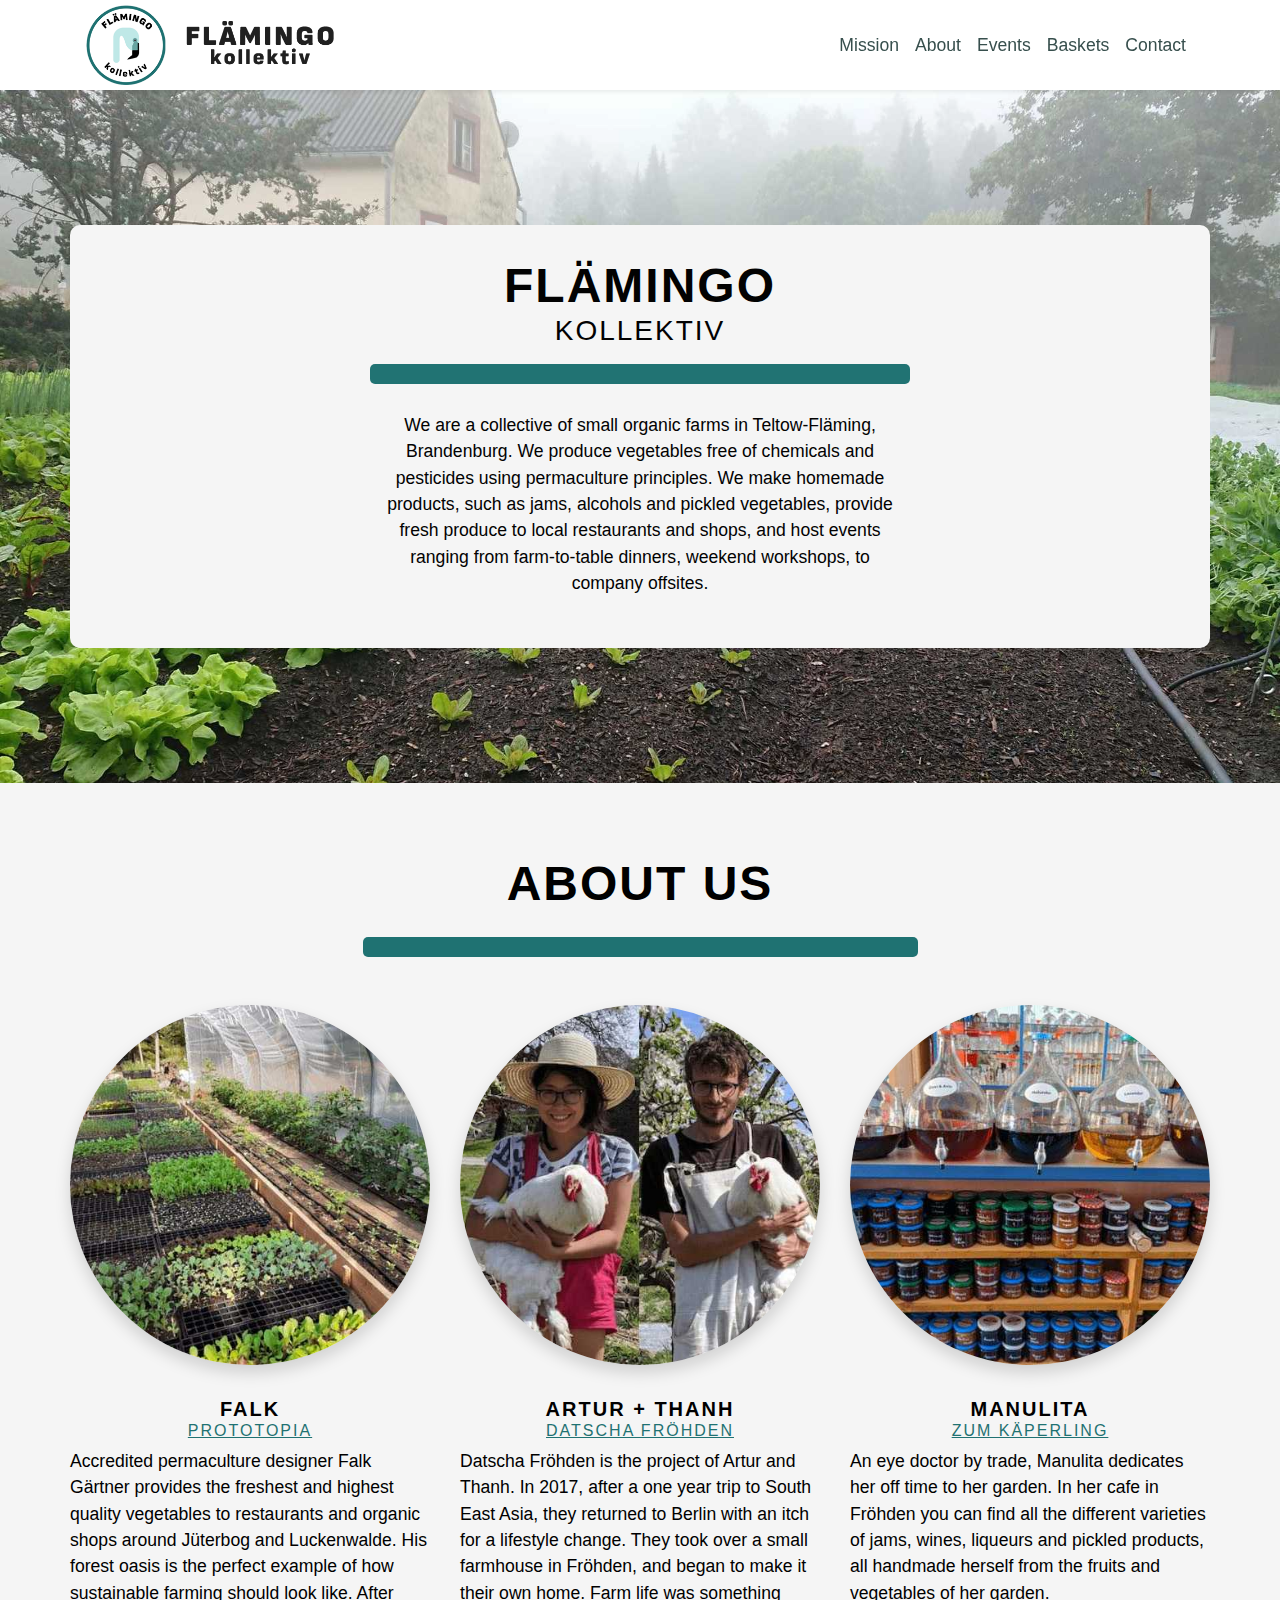
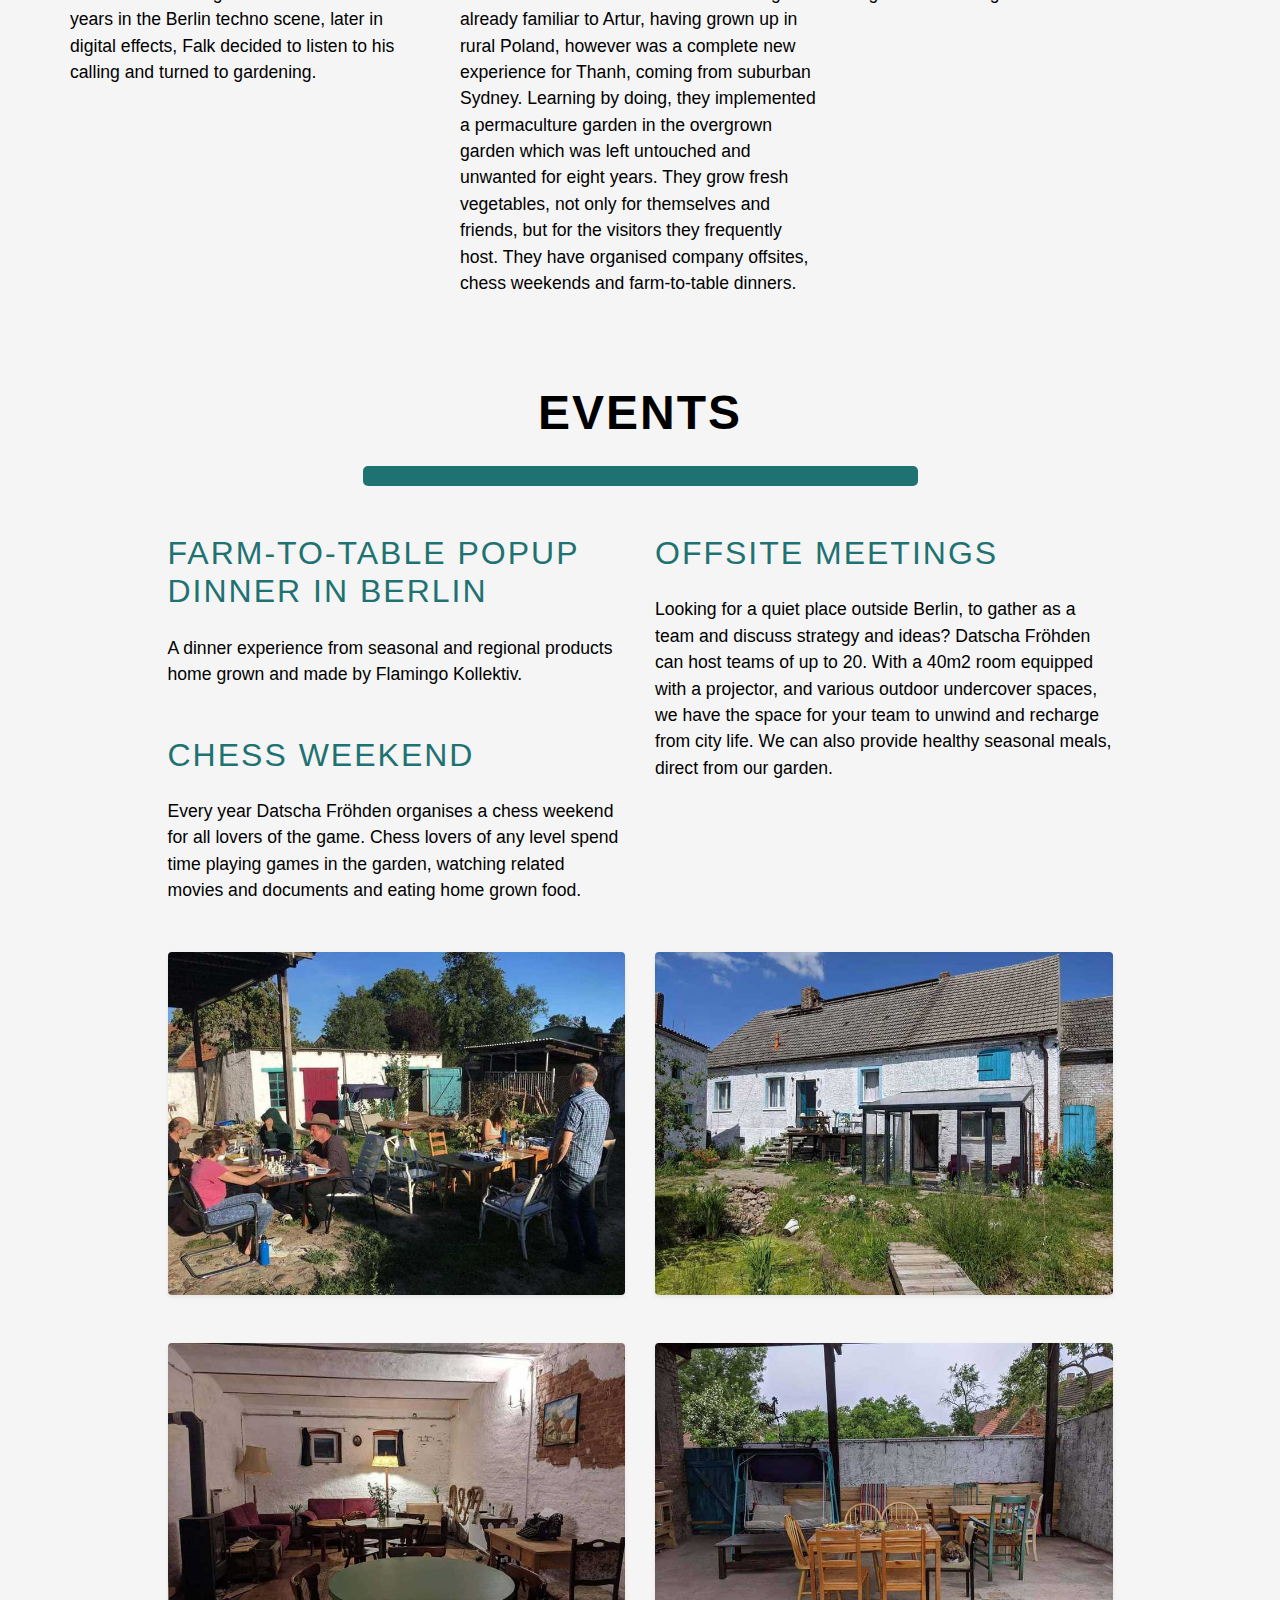
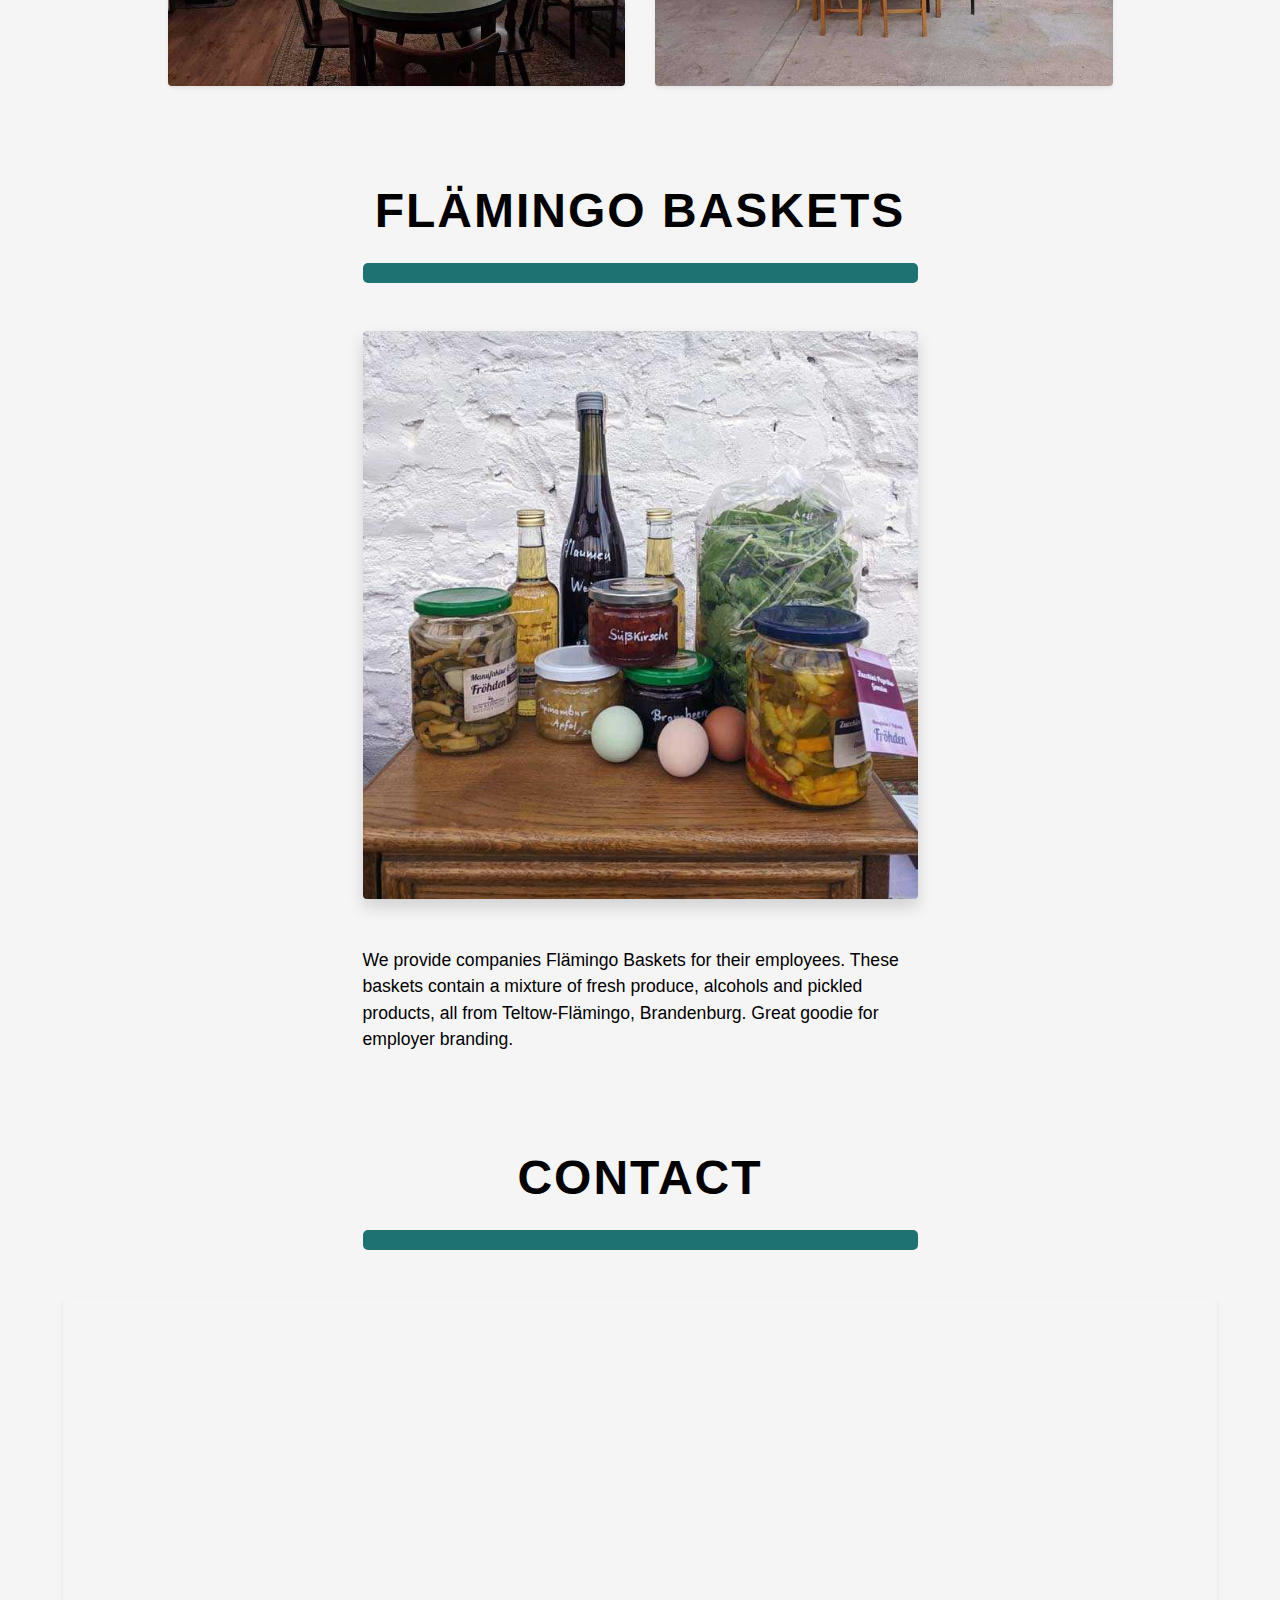
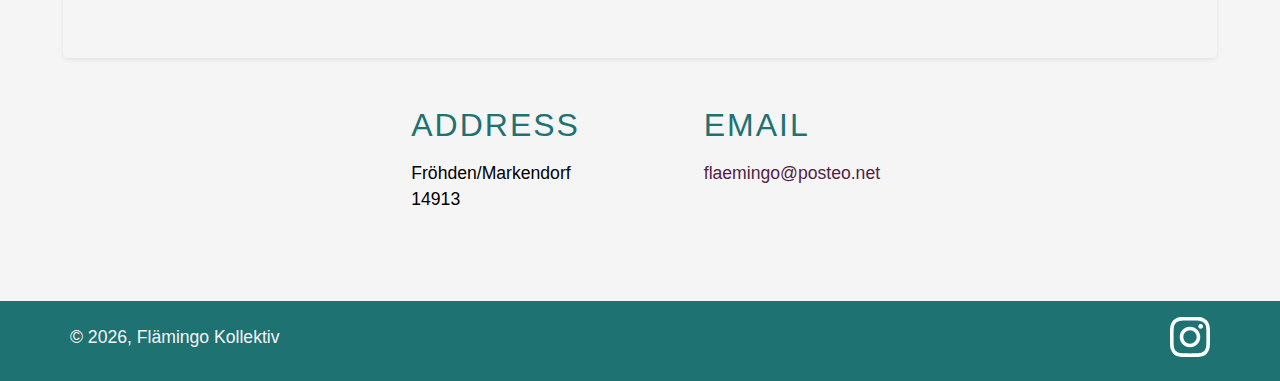
==== index.html @ e3a4a61f "Updates" ====
<!DOCTYPE html><html lang="en"><head><meta charSet="utf-8"/><meta http-equiv="x-ua-compatible" content="ie=edge"/><meta name="viewport" content="width=device-width, initial-scale=1, shrink-to-fit=no"/><style data-href="/styles.804dbc3ac7a1c8223975.css">/*!
 * Bootstrap v4.5.0 (https://getbootstrap.com/)
 * Copyright 2011-2020 The Bootstrap Authors
 * Copyright 2011-2020 Twitter, Inc.
 * Licensed under MIT (https://github.com/twbs/bootstrap/blob/master/LICENSE)
 */:root{--blue:#007bff;--indigo:#6610f2;--purple:#6f42c1;--pink:#e83e8c;--red:#dc3545;--orange:#fd7e14;--yellow:#ffc107;--green:#28a745;--teal:#20c997;--cyan:#17a2b8;--white:#fff;--gray:#6c757d;--gray-dark:#343a40;--primary:#007bff;--secondary:#6c757d;--success:#28a745;--info:#17a2b8;--warning:#ffc107;--danger:#dc3545;--light:#f8f9fa;--dark:#343a40;--breakpoint-xs:0;--breakpoint-sm:576px;--breakpoint-md:768px;--breakpoint-lg:992px;--breakpoint-xl:1200px;--font-family-sans-serif:-apple-system,BlinkMacSystemFont,"Segoe UI",Roboto,"Helvetica Neue",Arial,"Noto Sans",sans-serif,"Apple Color Emoji","Segoe UI Emoji","Segoe UI Symbol","Noto Color Emoji";--font-family-monospace:SFMono-Regular,Menlo,Monaco,Consolas,"Liberation Mono","Courier New",monospace}*,:after,:before{box-sizing:border-box}html{font-family:sans-serif;line-height:1.15;-webkit-text-size-adjust:100%;-webkit-tap-highlight-color:transparent}article,aside,figcaption,figure,footer,header,hgroup,main,nav,section{display:block}body{font-family:-apple-system,BlinkMacSystemFont,Segoe UI,Roboto,Helvetica Neue,Arial,Noto Sans,sans-serif,Apple Color Emoji,Segoe UI Emoji,Segoe UI Symbol,Noto Color Emoji;font-size:1rem;font-weight:400;line-height:1.5;color:#212529;text-align:left;background-color:#fff}[tabindex="-1"]:focus:not(:focus-visible){outline:0!important}hr{box-sizing:content-box;height:0;overflow:visible}h1,h2,h3,h4,h5,h6{margin-top:0;margin-bottom:.5rem}p{margin-top:0;margin-bottom:1rem}abbr[data-original-title],abbr[title]{text-decoration:underline;-webkit-text-decoration:underline dotted;text-decoration:underline dotted;cursor:help;border-bottom:0;-webkit-text-decoration-skip-ink:none;text-decoration-skip-ink:none}address{font-style:normal;line-height:inherit}address,dl,ol,ul{margin-bottom:1rem}dl,ol,ul{margin-top:0}ol ol,ol ul,ul ol,ul ul{margin-bottom:0}dt{font-weight:700}dd{margin-bottom:.5rem;margin-left:0}blockquote{margin:0 0 1rem}b,strong{font-weight:bolder}small{font-size:80%}sub,sup{position:relative;font-size:75%;line-height:0;vertical-align:baseline}sub{bottom:-.25em}sup{top:-.5em}a{color:#007bff;text-decoration:none;background-color:transparent}a:hover{color:#0056b3;text-decoration:underline}a:not([href]),a:not([href]):hover{color:inherit;text-decoration:none}code,kbd,pre,samp{font-family:SFMono-Regular,Menlo,Monaco,Consolas,Liberation Mono,Courier New,monospace;font-size:1em}pre{margin-top:0;margin-bottom:1rem;overflow:auto;-ms-overflow-style:scrollbar}figure{margin:0 0 1rem}img{border-style:none}img,svg{vertical-align:middle}svg{overflow:hidden}table{border-collapse:collapse}caption{padding-top:.75rem;padding-bottom:.75rem;color:#6c757d;text-align:left;caption-side:bottom}th{text-align:inherit}label{display:inline-block;margin-bottom:.5rem}button{border-radius:0}button:focus{outline:1px dotted;outline:5px auto -webkit-focus-ring-color}button,input,optgroup,select,textarea{margin:0;font-family:inherit;font-size:inherit;line-height:inherit}button,input{overflow:visible}button,select{text-transform:none}[role=button]{cursor:pointer}select{word-wrap:normal}[type=button],[type=reset],[type=submit],button{-webkit-appearance:button}[type=button]:not(:disabled),[type=reset]:not(:disabled),[type=submit]:not(:disabled),button:not(:disabled){cursor:pointer}[type=button]::-moz-focus-inner,[type=reset]::-moz-focus-inner,[type=submit]::-moz-focus-inner,button::-moz-focus-inner{padding:0;border-style:none}input[type=checkbox],input[type=radio]{box-sizing:border-box;padding:0}textarea{overflow:auto;resize:vertical}fieldset{min-width:0;padding:0;margin:0;border:0}legend{display:block;width:100%;max-width:100%;padding:0;margin-bottom:.5rem;font-size:1.5rem;line-height:inherit;color:inherit;white-space:normal}progress{vertical-align:baseline}[type=number]::-webkit-inner-spin-button,[type=number]::-webkit-outer-spin-button{height:auto}[type=search]{outline-offset:-2px;-webkit-appearance:none}[type=search]::-webkit-search-decoration{-webkit-appearance:none}::-webkit-file-upload-button{font:inherit;-webkit-appearance:button}output{display:inline-block}summary{display:list-item;cursor:pointer}template{display:none}[hidden]{display:none!important}.h1,.h2,.h3,.h4,.h5,.h6,h1,h2,h3,h4,h5,h6{margin-bottom:.5rem;font-weight:500;line-height:1.2}.h1,h1{font-size:2.5rem}.h2,h2{font-size:2rem}.h3,h3{font-size:1.75rem}.h4,h4{font-size:1.5rem}.h5,h5{font-size:1.25rem}.h6,h6{font-size:1rem}.lead{font-size:1.25rem;font-weight:300}.display-1{font-size:6rem}.display-1,.display-2{font-weight:300;line-height:1.2}.display-2{font-size:5.5rem}.display-3{font-size:4.5rem}.display-3,.display-4{font-weight:300;line-height:1.2}.display-4{font-size:3.5rem}hr{margin-top:1rem;margin-bottom:1rem;border:0;border-top:1px solid rgba(0,0,0,.1)}.small,small{font-size:80%;font-weight:400}.mark,mark{padding:.2em;background-color:#fcf8e3}.list-inline,.list-unstyled{padding-left:0;list-style:none}.list-inline-item{display:inline-block}.list-inline-item:not(:last-child){margin-right:.5rem}.initialism{font-size:90%;text-transform:uppercase}.blockquote{margin-bottom:1rem;font-size:1.25rem}.blockquote-footer{display:block;font-size:80%;color:#6c757d}.blockquote-footer:before{content:"\2014\A0"}.img-fluid,.img-thumbnail{max-width:100%;height:auto}.img-thumbnail{padding:.25rem;background-color:#fff;border:1px solid #dee2e6;border-radius:.25rem}.figure{display:inline-block}.figure-img{margin-bottom:.5rem;line-height:1}.figure-caption{font-size:90%;color:#6c757d}code{font-size:87.5%;color:#e83e8c;word-wrap:break-word}a>code{color:inherit}kbd{padding:.2rem .4rem;font-size:87.5%;color:#fff;background-color:#212529;border-radius:.2rem}kbd kbd{padding:0;font-size:100%;font-weight:700}pre{display:block;font-size:87.5%;color:#212529}pre code{font-size:inherit;color:inherit;word-break:normal}.pre-scrollable{max-height:340px;overflow-y:scroll}.container{width:100%;padding-right:15px;padding-left:15px;margin-right:auto;margin-left:auto}@media (min-width:576px){.container{max-width:540px}}@media (min-width:768px){.container{max-width:720px}}@media (min-width:992px){.container{max-width:960px}}@media (min-width:1200px){.container{max-width:1140px}}.container-fluid,.container-lg,.container-md,.container-sm,.container-xl{width:100%;padding-right:15px;padding-left:15px;margin-right:auto;margin-left:auto}@media (min-width:576px){.container,.container-sm{max-width:540px}}@media (min-width:768px){.container,.container-md,.container-sm{max-width:720px}}@media (min-width:992px){.container,.container-lg,.container-md,.container-sm{max-width:960px}}@media (min-width:1200px){.container,.container-lg,.container-md,.container-sm,.container-xl{max-width:1140px}}.row{display:flex;flex-wrap:wrap;margin-right:-15px;margin-left:-15px}.no-gutters{margin-right:0;margin-left:0}.no-gutters>.col,.no-gutters>[class*=col-]{padding-right:0;padding-left:0}.col,.col-1,.col-2,.col-3,.col-4,.col-5,.col-6,.col-7,.col-8,.col-9,.col-10,.col-11,.col-12,.col-auto,.col-lg,.col-lg-1,.col-lg-2,.col-lg-3,.col-lg-4,.col-lg-5,.col-lg-6,.col-lg-7,.col-lg-8,.col-lg-9,.col-lg-10,.col-lg-11,.col-lg-12,.col-lg-auto,.col-md,.col-md-1,.col-md-2,.col-md-3,.col-md-4,.col-md-5,.col-md-6,.col-md-7,.col-md-8,.col-md-9,.col-md-10,.col-md-11,.col-md-12,.col-md-auto,.col-sm,.col-sm-1,.col-sm-2,.col-sm-3,.col-sm-4,.col-sm-5,.col-sm-6,.col-sm-7,.col-sm-8,.col-sm-9,.col-sm-10,.col-sm-11,.col-sm-12,.col-sm-auto,.col-xl,.col-xl-1,.col-xl-2,.col-xl-3,.col-xl-4,.col-xl-5,.col-xl-6,.col-xl-7,.col-xl-8,.col-xl-9,.col-xl-10,.col-xl-11,.col-xl-12,.col-xl-auto{position:relative;width:100%;padding-right:15px;padding-left:15px}.col{flex-basis:0;flex-grow:1;min-width:0;max-width:100%}.row-cols-1>*{flex:0 0 100%;max-width:100%}.row-cols-2>*{flex:0 0 50%;max-width:50%}.row-cols-3>*{flex:0 0 33.333333%;max-width:33.333333%}.row-cols-4>*{flex:0 0 25%;max-width:25%}.row-cols-5>*{flex:0 0 20%;max-width:20%}.row-cols-6>*{flex:0 0 16.666667%;max-width:16.666667%}.col-auto{flex:0 0 auto;width:auto;max-width:100%}.col-1{flex:0 0 8.333333%;max-width:8.333333%}.col-2{flex:0 0 16.666667%;max-width:16.666667%}.col-3{flex:0 0 25%;max-width:25%}.col-4{flex:0 0 33.333333%;max-width:33.333333%}.col-5{flex:0 0 41.666667%;max-width:41.666667%}.col-6{flex:0 0 50%;max-width:50%}.col-7{flex:0 0 58.333333%;max-width:58.333333%}.col-8{flex:0 0 66.666667%;max-width:66.666667%}.col-9{flex:0 0 75%;max-width:75%}.col-10{flex:0 0 83.333333%;max-width:83.333333%}.col-11{flex:0 0 91.666667%;max-width:91.666667%}.col-12{flex:0 0 100%;max-width:100%}.order-first{order:-1}.order-last{order:13}.order-0{order:0}.order-1{order:1}.order-2{order:2}.order-3{order:3}.order-4{order:4}.order-5{order:5}.order-6{order:6}.order-7{order:7}.order-8{order:8}.order-9{order:9}.order-10{order:10}.order-11{order:11}.order-12{order:12}.offset-1{margin-left:8.333333%}.offset-2{margin-left:16.666667%}.offset-3{margin-left:25%}.offset-4{margin-left:33.333333%}.offset-5{margin-left:41.666667%}.offset-6{margin-left:50%}.offset-7{margin-left:58.333333%}.offset-8{margin-left:66.666667%}.offset-9{margin-left:75%}.offset-10{margin-left:83.333333%}.offset-11{margin-left:91.666667%}@media (min-width:576px){.col-sm{flex-basis:0;flex-grow:1;min-width:0;max-width:100%}.row-cols-sm-1>*{flex:0 0 100%;max-width:100%}.row-cols-sm-2>*{flex:0 0 50%;max-width:50%}.row-cols-sm-3>*{flex:0 0 33.333333%;max-width:33.333333%}.row-cols-sm-4>*{flex:0 0 25%;max-width:25%}.row-cols-sm-5>*{flex:0 0 20%;max-width:20%}.row-cols-sm-6>*{flex:0 0 16.666667%;max-width:16.666667%}.col-sm-auto{flex:0 0 auto;width:auto;max-width:100%}.col-sm-1{flex:0 0 8.333333%;max-width:8.333333%}.col-sm-2{flex:0 0 16.666667%;max-width:16.666667%}.col-sm-3{flex:0 0 25%;max-width:25%}.col-sm-4{flex:0 0 33.333333%;max-width:33.333333%}.col-sm-5{flex:0 0 41.666667%;max-width:41.666667%}.col-sm-6{flex:0 0 50%;max-width:50%}.col-sm-7{flex:0 0 58.333333%;max-width:58.333333%}.col-sm-8{flex:0 0 66.666667%;max-width:66.666667%}.col-sm-9{flex:0 0 75%;max-width:75%}.col-sm-10{flex:0 0 83.333333%;max-width:83.333333%}.col-sm-11{flex:0 0 91.666667%;max-width:91.666667%}.col-sm-12{flex:0 0 100%;max-width:100%}.order-sm-first{order:-1}.order-sm-last{order:13}.order-sm-0{order:0}.order-sm-1{order:1}.order-sm-2{order:2}.order-sm-3{order:3}.order-sm-4{order:4}.order-sm-5{order:5}.order-sm-6{order:6}.order-sm-7{order:7}.order-sm-8{order:8}.order-sm-9{order:9}.order-sm-10{order:10}.order-sm-11{order:11}.order-sm-12{order:12}.offset-sm-0{margin-left:0}.offset-sm-1{margin-left:8.333333%}.offset-sm-2{margin-left:16.666667%}.offset-sm-3{margin-left:25%}.offset-sm-4{margin-left:33.333333%}.offset-sm-5{margin-left:41.666667%}.offset-sm-6{margin-left:50%}.offset-sm-7{margin-left:58.333333%}.offset-sm-8{margin-left:66.666667%}.offset-sm-9{margin-left:75%}.offset-sm-10{margin-left:83.333333%}.offset-sm-11{margin-left:91.666667%}}@media (min-width:768px){.col-md{flex-basis:0;flex-grow:1;min-width:0;max-width:100%}.row-cols-md-1>*{flex:0 0 100%;max-width:100%}.row-cols-md-2>*{flex:0 0 50%;max-width:50%}.row-cols-md-3>*{flex:0 0 33.333333%;max-width:33.333333%}.row-cols-md-4>*{flex:0 0 25%;max-width:25%}.row-cols-md-5>*{flex:0 0 20%;max-width:20%}.row-cols-md-6>*{flex:0 0 16.666667%;max-width:16.666667%}.col-md-auto{flex:0 0 auto;width:auto;max-width:100%}.col-md-1{flex:0 0 8.333333%;max-width:8.333333%}.col-md-2{flex:0 0 16.666667%;max-width:16.666667%}.col-md-3{flex:0 0 25%;max-width:25%}.col-md-4{flex:0 0 33.333333%;max-width:33.333333%}.col-md-5{flex:0 0 41.666667%;max-width:41.666667%}.col-md-6{flex:0 0 50%;max-width:50%}.col-md-7{flex:0 0 58.333333%;max-width:58.333333%}.col-md-8{flex:0 0 66.666667%;max-width:66.666667%}.col-md-9{flex:0 0 75%;max-width:75%}.col-md-10{flex:0 0 83.333333%;max-width:83.333333%}.col-md-11{flex:0 0 91.666667%;max-width:91.666667%}.col-md-12{flex:0 0 100%;max-width:100%}.order-md-first{order:-1}.order-md-last{order:13}.order-md-0{order:0}.order-md-1{order:1}.order-md-2{order:2}.order-md-3{order:3}.order-md-4{order:4}.order-md-5{order:5}.order-md-6{order:6}.order-md-7{order:7}.order-md-8{order:8}.order-md-9{order:9}.order-md-10{order:10}.order-md-11{order:11}.order-md-12{order:12}.offset-md-0{margin-left:0}.offset-md-1{margin-left:8.333333%}.offset-md-2{margin-left:16.666667%}.offset-md-3{margin-left:25%}.offset-md-4{margin-left:33.333333%}.offset-md-5{margin-left:41.666667%}.offset-md-6{margin-left:50%}.offset-md-7{margin-left:58.333333%}.offset-md-8{margin-left:66.666667%}.offset-md-9{margin-left:75%}.offset-md-10{margin-left:83.333333%}.offset-md-11{margin-left:91.666667%}}@media (min-width:992px){.col-lg{flex-basis:0;flex-grow:1;min-width:0;max-width:100%}.row-cols-lg-1>*{flex:0 0 100%;max-width:100%}.row-cols-lg-2>*{flex:0 0 50%;max-width:50%}.row-cols-lg-3>*{flex:0 0 33.333333%;max-width:33.333333%}.row-cols-lg-4>*{flex:0 0 25%;max-width:25%}.row-cols-lg-5>*{flex:0 0 20%;max-width:20%}.row-cols-lg-6>*{flex:0 0 16.666667%;max-width:16.666667%}.col-lg-auto{flex:0 0 auto;width:auto;max-width:100%}.col-lg-1{flex:0 0 8.333333%;max-width:8.333333%}.col-lg-2{flex:0 0 16.666667%;max-width:16.666667%}.col-lg-3{flex:0 0 25%;max-width:25%}.col-lg-4{flex:0 0 33.333333%;max-width:33.333333%}.col-lg-5{flex:0 0 41.666667%;max-width:41.666667%}.col-lg-6{flex:0 0 50%;max-width:50%}.col-lg-7{flex:0 0 58.333333%;max-width:58.333333%}.col-lg-8{flex:0 0 66.666667%;max-width:66.666667%}.col-lg-9{flex:0 0 75%;max-width:75%}.col-lg-10{flex:0 0 83.333333%;max-width:83.333333%}.col-lg-11{flex:0 0 91.666667%;max-width:91.666667%}.col-lg-12{flex:0 0 100%;max-width:100%}.order-lg-first{order:-1}.order-lg-last{order:13}.order-lg-0{order:0}.order-lg-1{order:1}.order-lg-2{order:2}.order-lg-3{order:3}.order-lg-4{order:4}.order-lg-5{order:5}.order-lg-6{order:6}.order-lg-7{order:7}.order-lg-8{order:8}.order-lg-9{order:9}.order-lg-10{order:10}.order-lg-11{order:11}.order-lg-12{order:12}.offset-lg-0{margin-left:0}.offset-lg-1{margin-left:8.333333%}.offset-lg-2{margin-left:16.666667%}.offset-lg-3{margin-left:25%}.offset-lg-4{margin-left:33.333333%}.offset-lg-5{margin-left:41.666667%}.offset-lg-6{margin-left:50%}.offset-lg-7{margin-left:58.333333%}.offset-lg-8{margin-left:66.666667%}.offset-lg-9{margin-left:75%}.offset-lg-10{margin-left:83.333333%}.offset-lg-11{margin-left:91.666667%}}@media (min-width:1200px){.col-xl{flex-basis:0;flex-grow:1;min-width:0;max-width:100%}.row-cols-xl-1>*{flex:0 0 100%;max-width:100%}.row-cols-xl-2>*{flex:0 0 50%;max-width:50%}.row-cols-xl-3>*{flex:0 0 33.333333%;max-width:33.333333%}.row-cols-xl-4>*{flex:0 0 25%;max-width:25%}.row-cols-xl-5>*{flex:0 0 20%;max-width:20%}.row-cols-xl-6>*{flex:0 0 16.666667%;max-width:16.666667%}.col-xl-auto{flex:0 0 auto;width:auto;max-width:100%}.col-xl-1{flex:0 0 8.333333%;max-width:8.333333%}.col-xl-2{flex:0 0 16.666667%;max-width:16.666667%}.col-xl-3{flex:0 0 25%;max-width:25%}.col-xl-4{flex:0 0 33.333333%;max-width:33.333333%}.col-xl-5{flex:0 0 41.666667%;max-width:41.666667%}.col-xl-6{flex:0 0 50%;max-width:50%}.col-xl-7{flex:0 0 58.333333%;max-width:58.333333%}.col-xl-8{flex:0 0 66.666667%;max-width:66.666667%}.col-xl-9{flex:0 0 75%;max-width:75%}.col-xl-10{flex:0 0 83.333333%;max-width:83.333333%}.col-xl-11{flex:0 0 91.666667%;max-width:91.666667%}.col-xl-12{flex:0 0 100%;max-width:100%}.order-xl-first{order:-1}.order-xl-last{order:13}.order-xl-0{order:0}.order-xl-1{order:1}.order-xl-2{order:2}.order-xl-3{order:3}.order-xl-4{order:4}.order-xl-5{order:5}.order-xl-6{order:6}.order-xl-7{order:7}.order-xl-8{order:8}.order-xl-9{order:9}.order-xl-10{order:10}.order-xl-11{order:11}.order-xl-12{order:12}.offset-xl-0{margin-left:0}.offset-xl-1{margin-left:8.333333%}.offset-xl-2{margin-left:16.666667%}.offset-xl-3{margin-left:25%}.offset-xl-4{margin-left:33.333333%}.offset-xl-5{margin-left:41.666667%}.offset-xl-6{margin-left:50%}.offset-xl-7{margin-left:58.333333%}.offset-xl-8{margin-left:66.666667%}.offset-xl-9{margin-left:75%}.offset-xl-10{margin-left:83.333333%}.offset-xl-11{margin-left:91.666667%}}.table{width:100%;margin-bottom:1rem;color:#212529}.table td,.table th{padding:.75rem;vertical-align:top;border-top:1px solid #dee2e6}.table thead th{vertical-align:bottom;border-bottom:2px solid #dee2e6}.table tbody+tbody{border-top:2px solid #dee2e6}.table-sm td,.table-sm th{padding:.3rem}.table-bordered,.table-bordered td,.table-bordered th{border:1px solid #dee2e6}.table-bordered thead td,.table-bordered thead th{border-bottom-width:2px}.table-borderless tbody+tbody,.table-borderless td,.table-borderless th,.table-borderless thead th{border:0}.table-striped tbody tr:nth-of-type(odd){background-color:rgba(0,0,0,.05)}.table-hover tbody tr:hover{color:#212529;background-color:rgba(0,0,0,.075)}.table-primary,.table-primary>td,.table-primary>th{background-color:#b8daff}.table-primary tbody+tbody,.table-primary td,.table-primary th,.table-primary thead th{border-color:#7abaff}.table-hover .table-primary:hover,.table-hover .table-primary:hover>td,.table-hover .table-primary:hover>th{background-color:#9fcdff}.table-secondary,.table-secondary>td,.table-secondary>th{background-color:#d6d8db}.table-secondary tbody+tbody,.table-secondary td,.table-secondary th,.table-secondary thead th{border-color:#b3b7bb}.table-hover .table-secondary:hover,.table-hover .table-secondary:hover>td,.table-hover .table-secondary:hover>th{background-color:#c8cbcf}.table-success,.table-success>td,.table-success>th{background-color:#c3e6cb}.table-success tbody+tbody,.table-success td,.table-success th,.table-success thead th{border-color:#8fd19e}.table-hover .table-success:hover,.table-hover .table-success:hover>td,.table-hover .table-success:hover>th{background-color:#b1dfbb}.table-info,.table-info>td,.table-info>th{background-color:#bee5eb}.table-info tbody+tbody,.table-info td,.table-info th,.table-info thead th{border-color:#86cfda}.table-hover .table-info:hover,.table-hover .table-info:hover>td,.table-hover .table-info:hover>th{background-color:#abdde5}.table-warning,.table-warning>td,.table-warning>th{background-color:#ffeeba}.table-warning tbody+tbody,.table-warning td,.table-warning th,.table-warning thead th{border-color:#ffdf7e}.table-hover .table-warning:hover,.table-hover .table-warning:hover>td,.table-hover .table-warning:hover>th{background-color:#ffe8a1}.table-danger,.table-danger>td,.table-danger>th{background-color:#f5c6cb}.table-danger tbody+tbody,.table-danger td,.table-danger th,.table-danger thead th{border-color:#ed969e}.table-hover .table-danger:hover,.table-hover .table-danger:hover>td,.table-hover .table-danger:hover>th{background-color:#f1b0b7}.table-light,.table-light>td,.table-light>th{background-color:#fdfdfe}.table-light tbody+tbody,.table-light td,.table-light th,.table-light thead th{border-color:#fbfcfc}.table-hover .table-light:hover,.table-hover .table-light:hover>td,.table-hover .table-light:hover>th{background-color:#ececf6}.table-dark,.table-dark>td,.table-dark>th{background-color:#c6c8ca}.table-dark tbody+tbody,.table-dark td,.table-dark th,.table-dark thead th{border-color:#95999c}.table-hover .table-dark:hover,.table-hover .table-dark:hover>td,.table-hover .table-dark:hover>th{background-color:#b9bbbe}.table-active,.table-active>td,.table-active>th,.table-hover .table-active:hover,.table-hover .table-active:hover>td,.table-hover .table-active:hover>th{background-color:rgba(0,0,0,.075)}.table .thead-dark th{color:#fff;background-color:#343a40;border-color:#454d55}.table .thead-light th{color:#495057;background-color:#e9ecef;border-color:#dee2e6}.table-dark{color:#fff;background-color:#343a40}.table-dark td,.table-dark th,.table-dark thead th{border-color:#454d55}.table-dark.table-bordered{border:0}.table-dark.table-striped tbody tr:nth-of-type(odd){background-color:hsla(0,0%,100%,.05)}.table-dark.table-hover tbody tr:hover{color:#fff;background-color:hsla(0,0%,100%,.075)}@media (max-width:575.98px){.table-responsive-sm{display:block;width:100%;overflow-x:auto;-webkit-overflow-scrolling:touch}.table-responsive-sm>.table-bordered{border:0}}@media (max-width:767.98px){.table-responsive-md{display:block;width:100%;overflow-x:auto;-webkit-overflow-scrolling:touch}.table-responsive-md>.table-bordered{border:0}}@media (max-width:991.98px){.table-responsive-lg{display:block;width:100%;overflow-x:auto;-webkit-overflow-scrolling:touch}.table-responsive-lg>.table-bordered{border:0}}@media (max-width:1199.98px){.table-responsive-xl{display:block;width:100%;overflow-x:auto;-webkit-overflow-scrolling:touch}.table-responsive-xl>.table-bordered{border:0}}.table-responsive{display:block;width:100%;overflow-x:auto;-webkit-overflow-scrolling:touch}.table-responsive>.table-bordered{border:0}.form-control{display:block;width:100%;height:calc(1.5em + .75rem + 2px);padding:.375rem .75rem;font-size:1rem;font-weight:400;line-height:1.5;color:#495057;background-color:#fff;background-clip:padding-box;border:1px solid #ced4da;border-radius:.25rem;transition:border-color .15s ease-in-out,box-shadow .15s ease-in-out}@media (prefers-reduced-motion:reduce){.form-control{transition:none}}.form-control::-ms-expand{background-color:transparent;border:0}.form-control:-moz-focusring{color:transparent;text-shadow:0 0 0 #495057}.form-control:focus{color:#495057;background-color:#fff;border-color:#80bdff;outline:0;box-shadow:0 0 0 .2rem rgba(0,123,255,.25)}.form-control::-webkit-input-placeholder{color:#6c757d;opacity:1}.form-control:-ms-input-placeholder{color:#6c757d;opacity:1}.form-control::-ms-input-placeholder{color:#6c757d;opacity:1}.form-control::placeholder{color:#6c757d;opacity:1}.form-control:disabled,.form-control[readonly]{background-color:#e9ecef;opacity:1}input[type=date].form-control,input[type=datetime-local].form-control,input[type=month].form-control,input[type=time].form-control{-webkit-appearance:none;-moz-appearance:none;appearance:none}select.form-control:focus::-ms-value{color:#495057;background-color:#fff}.form-control-file,.form-control-range{display:block;width:100%}.col-form-label{padding-top:calc(.375rem + 1px);padding-bottom:calc(.375rem + 1px);margin-bottom:0;font-size:inherit;line-height:1.5}.col-form-label-lg{padding-top:calc(.5rem + 1px);padding-bottom:calc(.5rem + 1px);font-size:1.25rem;line-height:1.5}.col-form-label-sm{padding-top:calc(.25rem + 1px);padding-bottom:calc(.25rem + 1px);font-size:.875rem;line-height:1.5}.form-control-plaintext{display:block;width:100%;padding:.375rem 0;margin-bottom:0;font-size:1rem;line-height:1.5;color:#212529;background-color:transparent;border:solid transparent;border-width:1px 0}.form-control-plaintext.form-control-lg,.form-control-plaintext.form-control-sm{padding-right:0;padding-left:0}.form-control-sm{height:calc(1.5em + .5rem + 2px);padding:.25rem .5rem;font-size:.875rem;line-height:1.5;border-radius:.2rem}.form-control-lg{height:calc(1.5em + 1rem + 2px);padding:.5rem 1rem;font-size:1.25rem;line-height:1.5;border-radius:.3rem}select.form-control[multiple],select.form-control[size],textarea.form-control{height:auto}.form-group{margin-bottom:1rem}.form-text{display:block;margin-top:.25rem}.form-row{display:flex;flex-wrap:wrap;margin-right:-5px;margin-left:-5px}.form-row>.col,.form-row>[class*=col-]{padding-right:5px;padding-left:5px}.form-check{position:relative;display:block;padding-left:1.25rem}.form-check-input{position:absolute;margin-top:.3rem;margin-left:-1.25rem}.form-check-input:disabled~.form-check-label,.form-check-input[disabled]~.form-check-label{color:#6c757d}.form-check-label{margin-bottom:0}.form-check-inline{display:inline-flex;align-items:center;padding-left:0;margin-right:.75rem}.form-check-inline .form-check-input{position:static;margin-top:0;margin-right:.3125rem;margin-left:0}.valid-feedback{display:none;width:100%;margin-top:.25rem;font-size:80%;color:#28a745}.valid-tooltip{position:absolute;top:100%;z-index:5;display:none;max-width:100%;padding:.25rem .5rem;margin-top:.1rem;font-size:.875rem;line-height:1.5;color:#fff;background-color:rgba(40,167,69,.9);border-radius:.25rem}.is-valid~.valid-feedback,.is-valid~.valid-tooltip,.was-validated :valid~.valid-feedback,.was-validated :valid~.valid-tooltip{display:block}.form-control.is-valid,.was-validated .form-control:valid{border-color:#28a745;padding-right:calc(1.5em + .75rem);background-image:url("data:image/svg+xml;charset=utf-8,%3Csvg xmlns='http://www.w3.org/2000/svg' width='8' height='8' viewBox='0 0 8 8'%3E%3Cpath fill='%2328a745' d='M2.3 6.73L.6 4.53c-.4-1.04.46-1.4 1.1-.8l1.1 1.4 3.4-3.8c.6-.63 1.6-.27 1.2.7l-4 4.6c-.43.5-.8.4-1.1.1z'/%3E%3C/svg%3E");background-repeat:no-repeat;background-position:right calc(.375em + .1875rem) center;background-size:calc(.75em + .375rem) calc(.75em + .375rem)}.form-control.is-valid:focus,.was-validated .form-control:valid:focus{border-color:#28a745;box-shadow:0 0 0 .2rem rgba(40,167,69,.25)}.was-validated textarea.form-control:valid,textarea.form-control.is-valid{padding-right:calc(1.5em + .75rem);background-position:top calc(.375em + .1875rem) right calc(.375em + .1875rem)}.custom-select.is-valid,.was-validated .custom-select:valid{border-color:#28a745;padding-right:calc(.75em + 2.3125rem);background:url("data:image/svg+xml;charset=utf-8,%3Csvg xmlns='http://www.w3.org/2000/svg' width='4' height='5' viewBox='0 0 4 5'%3E%3Cpath fill='%23343a40' d='M2 0L0 2h4zm0 5L0 3h4z'/%3E%3C/svg%3E") no-repeat right .75rem center/8px 10px,url("data:image/svg+xml;charset=utf-8,%3Csvg xmlns='http://www.w3.org/2000/svg' width='8' height='8' viewBox='0 0 8 8'%3E%3Cpath fill='%2328a745' d='M2.3 6.73L.6 4.53c-.4-1.04.46-1.4 1.1-.8l1.1 1.4 3.4-3.8c.6-.63 1.6-.27 1.2.7l-4 4.6c-.43.5-.8.4-1.1.1z'/%3E%3C/svg%3E") #fff no-repeat center right 1.75rem/calc(.75em + .375rem) calc(.75em + .375rem)}.custom-select.is-valid:focus,.was-validated .custom-select:valid:focus{border-color:#28a745;box-shadow:0 0 0 .2rem rgba(40,167,69,.25)}.form-check-input.is-valid~.form-check-label,.was-validated .form-check-input:valid~.form-check-label{color:#28a745}.form-check-input.is-valid~.valid-feedback,.form-check-input.is-valid~.valid-tooltip,.was-validated .form-check-input:valid~.valid-feedback,.was-validated .form-check-input:valid~.valid-tooltip{display:block}.custom-control-input.is-valid~.custom-control-label,.was-validated .custom-control-input:valid~.custom-control-label{color:#28a745}.custom-control-input.is-valid~.custom-control-label:before,.was-validated .custom-control-input:valid~.custom-control-label:before{border-color:#28a745}.custom-control-input.is-valid:checked~.custom-control-label:before,.was-validated .custom-control-input:valid:checked~.custom-control-label:before{border-color:#34ce57;background-color:#34ce57}.custom-control-input.is-valid:focus~.custom-control-label:before,.was-validated .custom-control-input:valid:focus~.custom-control-label:before{box-shadow:0 0 0 .2rem rgba(40,167,69,.25)}.custom-control-input.is-valid:focus:not(:checked)~.custom-control-label:before,.custom-file-input.is-valid~.custom-file-label,.was-validated .custom-control-input:valid:focus:not(:checked)~.custom-control-label:before,.was-validated .custom-file-input:valid~.custom-file-label{border-color:#28a745}.custom-file-input.is-valid:focus~.custom-file-label,.was-validated .custom-file-input:valid:focus~.custom-file-label{border-color:#28a745;box-shadow:0 0 0 .2rem rgba(40,167,69,.25)}.invalid-feedback{display:none;width:100%;margin-top:.25rem;font-size:80%;color:#dc3545}.invalid-tooltip{position:absolute;top:100%;z-index:5;display:none;max-width:100%;padding:.25rem .5rem;margin-top:.1rem;font-size:.875rem;line-height:1.5;color:#fff;background-color:rgba(220,53,69,.9);border-radius:.25rem}.is-invalid~.invalid-feedback,.is-invalid~.invalid-tooltip,.was-validated :invalid~.invalid-feedback,.was-validated :invalid~.invalid-tooltip{display:block}.form-control.is-invalid,.was-validated .form-control:invalid{border-color:#dc3545;padding-right:calc(1.5em + .75rem);background-image:url("data:image/svg+xml;charset=utf-8,%3Csvg xmlns='http://www.w3.org/2000/svg' width='12' height='12' fill='none' stroke='%23dc3545' viewBox='0 0 12 12'%3E%3Ccircle cx='6' cy='6' r='4.5'/%3E%3Cpath stroke-linejoin='round' d='M5.8 3.6h.4L6 6.5z'/%3E%3Ccircle cx='6' cy='8.2' r='.6' fill='%23dc3545' stroke='none'/%3E%3C/svg%3E");background-repeat:no-repeat;background-position:right calc(.375em + .1875rem) center;background-size:calc(.75em + .375rem) calc(.75em + .375rem)}.form-control.is-invalid:focus,.was-validated .form-control:invalid:focus{border-color:#dc3545;box-shadow:0 0 0 .2rem rgba(220,53,69,.25)}.was-validated textarea.form-control:invalid,textarea.form-control.is-invalid{padding-right:calc(1.5em + .75rem);background-position:top calc(.375em + .1875rem) right calc(.375em + .1875rem)}.custom-select.is-invalid,.was-validated .custom-select:invalid{border-color:#dc3545;padding-right:calc(.75em + 2.3125rem);background:url("data:image/svg+xml;charset=utf-8,%3Csvg xmlns='http://www.w3.org/2000/svg' width='4' height='5' viewBox='0 0 4 5'%3E%3Cpath fill='%23343a40' d='M2 0L0 2h4zm0 5L0 3h4z'/%3E%3C/svg%3E") no-repeat right .75rem center/8px 10px,url("data:image/svg+xml;charset=utf-8,%3Csvg xmlns='http://www.w3.org/2000/svg' width='12' height='12' fill='none' stroke='%23dc3545' viewBox='0 0 12 12'%3E%3Ccircle cx='6' cy='6' r='4.5'/%3E%3Cpath stroke-linejoin='round' d='M5.8 3.6h.4L6 6.5z'/%3E%3Ccircle cx='6' cy='8.2' r='.6' fill='%23dc3545' stroke='none'/%3E%3C/svg%3E") #fff no-repeat center right 1.75rem/calc(.75em + .375rem) calc(.75em + .375rem)}.custom-select.is-invalid:focus,.was-validated .custom-select:invalid:focus{border-color:#dc3545;box-shadow:0 0 0 .2rem rgba(220,53,69,.25)}.form-check-input.is-invalid~.form-check-label,.was-validated .form-check-input:invalid~.form-check-label{color:#dc3545}.form-check-input.is-invalid~.invalid-feedback,.form-check-input.is-invalid~.invalid-tooltip,.was-validated .form-check-input:invalid~.invalid-feedback,.was-validated .form-check-input:invalid~.invalid-tooltip{display:block}.custom-control-input.is-invalid~.custom-control-label,.was-validated .custom-control-input:invalid~.custom-control-label{color:#dc3545}.custom-control-input.is-invalid~.custom-control-label:before,.was-validated .custom-control-input:invalid~.custom-control-label:before{border-color:#dc3545}.custom-control-input.is-invalid:checked~.custom-control-label:before,.was-validated .custom-control-input:invalid:checked~.custom-control-label:before{border-color:#e4606d;background-color:#e4606d}.custom-control-input.is-invalid:focus~.custom-control-label:before,.was-validated .custom-control-input:invalid:focus~.custom-control-label:before{box-shadow:0 0 0 .2rem rgba(220,53,69,.25)}.custom-control-input.is-invalid:focus:not(:checked)~.custom-control-label:before,.custom-file-input.is-invalid~.custom-file-label,.was-validated .custom-control-input:invalid:focus:not(:checked)~.custom-control-label:before,.was-validated .custom-file-input:invalid~.custom-file-label{border-color:#dc3545}.custom-file-input.is-invalid:focus~.custom-file-label,.was-validated .custom-file-input:invalid:focus~.custom-file-label{border-color:#dc3545;box-shadow:0 0 0 .2rem rgba(220,53,69,.25)}.form-inline{display:flex;flex-flow:row wrap;align-items:center}.form-inline .form-check{width:100%}@media (min-width:576px){.form-inline label{justify-content:center}.form-inline .form-group,.form-inline label{display:flex;align-items:center;margin-bottom:0}.form-inline .form-group{flex:0 0 auto;flex-flow:row wrap}.form-inline .form-control{display:inline-block;width:auto;vertical-align:middle}.form-inline .form-control-plaintext{display:inline-block}.form-inline .custom-select,.form-inline .input-group{width:auto}.form-inline .form-check{display:flex;align-items:center;justify-content:center;width:auto;padding-left:0}.form-inline .form-check-input{position:relative;flex-shrink:0;margin-top:0;margin-right:.25rem;margin-left:0}.form-inline .custom-control{align-items:center;justify-content:center}.form-inline .custom-control-label{margin-bottom:0}}.btn{display:inline-block;font-weight:400;color:#212529;text-align:center;vertical-align:middle;-webkit-user-select:none;-ms-user-select:none;user-select:none;background-color:transparent;border:1px solid transparent;padding:.375rem .75rem;font-size:1rem;line-height:1.5;border-radius:.25rem;transition:color .15s ease-in-out,background-color .15s ease-in-out,border-color .15s ease-in-out,box-shadow .15s ease-in-out}@media (prefers-reduced-motion:reduce){.btn{transition:none}}.btn:hover{color:#212529;text-decoration:none}.btn.focus,.btn:focus{outline:0;box-shadow:0 0 0 .2rem rgba(0,123,255,.25)}.btn.disabled,.btn:disabled{opacity:.65}.btn:not(:disabled):not(.disabled){cursor:pointer}a.btn.disabled,fieldset:disabled a.btn{pointer-events:none}.btn-primary{color:#fff;background-color:#007bff;border-color:#007bff}.btn-primary.focus,.btn-primary:focus,.btn-primary:hover{color:#fff;background-color:#0069d9;border-color:#0062cc}.btn-primary.focus,.btn-primary:focus{box-shadow:0 0 0 .2rem rgba(38,143,255,.5)}.btn-primary.disabled,.btn-primary:disabled{color:#fff;background-color:#007bff;border-color:#007bff}.btn-primary:not(:disabled):not(.disabled).active,.btn-primary:not(:disabled):not(.disabled):active,.show>.btn-primary.dropdown-toggle{color:#fff;background-color:#0062cc;border-color:#005cbf}.btn-primary:not(:disabled):not(.disabled).active:focus,.btn-primary:not(:disabled):not(.disabled):active:focus,.show>.btn-primary.dropdown-toggle:focus{box-shadow:0 0 0 .2rem rgba(38,143,255,.5)}.btn-secondary{color:#fff;background-color:#6c757d;border-color:#6c757d}.btn-secondary.focus,.btn-secondary:focus,.btn-secondary:hover{color:#fff;background-color:#5a6268;border-color:#545b62}.btn-secondary.focus,.btn-secondary:focus{box-shadow:0 0 0 .2rem rgba(130,138,145,.5)}.btn-secondary.disabled,.btn-secondary:disabled{color:#fff;background-color:#6c757d;border-color:#6c757d}.btn-secondary:not(:disabled):not(.disabled).active,.btn-secondary:not(:disabled):not(.disabled):active,.show>.btn-secondary.dropdown-toggle{color:#fff;background-color:#545b62;border-color:#4e555b}.btn-secondary:not(:disabled):not(.disabled).active:focus,.btn-secondary:not(:disabled):not(.disabled):active:focus,.show>.btn-secondary.dropdown-toggle:focus{box-shadow:0 0 0 .2rem rgba(130,138,145,.5)}.btn-success{color:#fff;background-color:#28a745;border-color:#28a745}.btn-success.focus,.btn-success:focus,.btn-success:hover{color:#fff;background-color:#218838;border-color:#1e7e34}.btn-success.focus,.btn-success:focus{box-shadow:0 0 0 .2rem rgba(72,180,97,.5)}.btn-success.disabled,.btn-success:disabled{color:#fff;background-color:#28a745;border-color:#28a745}.btn-success:not(:disabled):not(.disabled).active,.btn-success:not(:disabled):not(.disabled):active,.show>.btn-success.dropdown-toggle{color:#fff;background-color:#1e7e34;border-color:#1c7430}.btn-success:not(:disabled):not(.disabled).active:focus,.btn-success:not(:disabled):not(.disabled):active:focus,.show>.btn-success.dropdown-toggle:focus{box-shadow:0 0 0 .2rem rgba(72,180,97,.5)}.btn-info{color:#fff;background-color:#17a2b8;border-color:#17a2b8}.btn-info.focus,.btn-info:focus,.btn-info:hover{color:#fff;background-color:#138496;border-color:#117a8b}.btn-info.focus,.btn-info:focus{box-shadow:0 0 0 .2rem rgba(58,176,195,.5)}.btn-info.disabled,.btn-info:disabled{color:#fff;background-color:#17a2b8;border-color:#17a2b8}.btn-info:not(:disabled):not(.disabled).active,.btn-info:not(:disabled):not(.disabled):active,.show>.btn-info.dropdown-toggle{color:#fff;background-color:#117a8b;border-color:#10707f}.btn-info:not(:disabled):not(.disabled).active:focus,.btn-info:not(:disabled):not(.disabled):active:focus,.show>.btn-info.dropdown-toggle:focus{box-shadow:0 0 0 .2rem rgba(58,176,195,.5)}.btn-warning{color:#212529;background-color:#ffc107;border-color:#ffc107}.btn-warning.focus,.btn-warning:focus,.btn-warning:hover{color:#212529;background-color:#e0a800;border-color:#d39e00}.btn-warning.focus,.btn-warning:focus{box-shadow:0 0 0 .2rem rgba(222,170,12,.5)}.btn-warning.disabled,.btn-warning:disabled{color:#212529;background-color:#ffc107;border-color:#ffc107}.btn-warning:not(:disabled):not(.disabled).active,.btn-warning:not(:disabled):not(.disabled):active,.show>.btn-warning.dropdown-toggle{color:#212529;background-color:#d39e00;border-color:#c69500}.btn-warning:not(:disabled):not(.disabled).active:focus,.btn-warning:not(:disabled):not(.disabled):active:focus,.show>.btn-warning.dropdown-toggle:focus{box-shadow:0 0 0 .2rem rgba(222,170,12,.5)}.btn-danger{color:#fff;background-color:#dc3545;border-color:#dc3545}.btn-danger.focus,.btn-danger:focus,.btn-danger:hover{color:#fff;background-color:#c82333;border-color:#bd2130}.btn-danger.focus,.btn-danger:focus{box-shadow:0 0 0 .2rem rgba(225,83,97,.5)}.btn-danger.disabled,.btn-danger:disabled{color:#fff;background-color:#dc3545;border-color:#dc3545}.btn-danger:not(:disabled):not(.disabled).active,.btn-danger:not(:disabled):not(.disabled):active,.show>.btn-danger.dropdown-toggle{color:#fff;background-color:#bd2130;border-color:#b21f2d}.btn-danger:not(:disabled):not(.disabled).active:focus,.btn-danger:not(:disabled):not(.disabled):active:focus,.show>.btn-danger.dropdown-toggle:focus{box-shadow:0 0 0 .2rem rgba(225,83,97,.5)}.btn-light{color:#212529;background-color:#f8f9fa;border-color:#f8f9fa}.btn-light.focus,.btn-light:focus,.btn-light:hover{color:#212529;background-color:#e2e6ea;border-color:#dae0e5}.btn-light.focus,.btn-light:focus{box-shadow:0 0 0 .2rem rgba(216,217,219,.5)}.btn-light.disabled,.btn-light:disabled{color:#212529;background-color:#f8f9fa;border-color:#f8f9fa}.btn-light:not(:disabled):not(.disabled).active,.btn-light:not(:disabled):not(.disabled):active,.show>.btn-light.dropdown-toggle{color:#212529;background-color:#dae0e5;border-color:#d3d9df}.btn-light:not(:disabled):not(.disabled).active:focus,.btn-light:not(:disabled):not(.disabled):active:focus,.show>.btn-light.dropdown-toggle:focus{box-shadow:0 0 0 .2rem rgba(216,217,219,.5)}.btn-dark{color:#fff;background-color:#343a40;border-color:#343a40}.btn-dark.focus,.btn-dark:focus,.btn-dark:hover{color:#fff;background-color:#23272b;border-color:#1d2124}.btn-dark.focus,.btn-dark:focus{box-shadow:0 0 0 .2rem rgba(82,88,93,.5)}.btn-dark.disabled,.btn-dark:disabled{color:#fff;background-color:#343a40;border-color:#343a40}.btn-dark:not(:disabled):not(.disabled).active,.btn-dark:not(:disabled):not(.disabled):active,.show>.btn-dark.dropdown-toggle{color:#fff;background-color:#1d2124;border-color:#171a1d}.btn-dark:not(:disabled):not(.disabled).active:focus,.btn-dark:not(:disabled):not(.disabled):active:focus,.show>.btn-dark.dropdown-toggle:focus{box-shadow:0 0 0 .2rem rgba(82,88,93,.5)}.btn-outline-primary{color:#007bff;border-color:#007bff}.btn-outline-primary:hover{color:#fff;background-color:#007bff;border-color:#007bff}.btn-outline-primary.focus,.btn-outline-primary:focus{box-shadow:0 0 0 .2rem rgba(0,123,255,.5)}.btn-outline-primary.disabled,.btn-outline-primary:disabled{color:#007bff;background-color:transparent}.btn-outline-primary:not(:disabled):not(.disabled).active,.btn-outline-primary:not(:disabled):not(.disabled):active,.show>.btn-outline-primary.dropdown-toggle{color:#fff;background-color:#007bff;border-color:#007bff}.btn-outline-primary:not(:disabled):not(.disabled).active:focus,.btn-outline-primary:not(:disabled):not(.disabled):active:focus,.show>.btn-outline-primary.dropdown-toggle:focus{box-shadow:0 0 0 .2rem rgba(0,123,255,.5)}.btn-outline-secondary{color:#6c757d;border-color:#6c757d}.btn-outline-secondary:hover{color:#fff;background-color:#6c757d;border-color:#6c757d}.btn-outline-secondary.focus,.btn-outline-secondary:focus{box-shadow:0 0 0 .2rem rgba(108,117,125,.5)}.btn-outline-secondary.disabled,.btn-outline-secondary:disabled{color:#6c757d;background-color:transparent}.btn-outline-secondary:not(:disabled):not(.disabled).active,.btn-outline-secondary:not(:disabled):not(.disabled):active,.show>.btn-outline-secondary.dropdown-toggle{color:#fff;background-color:#6c757d;border-color:#6c757d}.btn-outline-secondary:not(:disabled):not(.disabled).active:focus,.btn-outline-secondary:not(:disabled):not(.disabled):active:focus,.show>.btn-outline-secondary.dropdown-toggle:focus{box-shadow:0 0 0 .2rem rgba(108,117,125,.5)}.btn-outline-success{color:#28a745;border-color:#28a745}.btn-outline-success:hover{color:#fff;background-color:#28a745;border-color:#28a745}.btn-outline-success.focus,.btn-outline-success:focus{box-shadow:0 0 0 .2rem rgba(40,167,69,.5)}.btn-outline-success.disabled,.btn-outline-success:disabled{color:#28a745;background-color:transparent}.btn-outline-success:not(:disabled):not(.disabled).active,.btn-outline-success:not(:disabled):not(.disabled):active,.show>.btn-outline-success.dropdown-toggle{color:#fff;background-color:#28a745;border-color:#28a745}.btn-outline-success:not(:disabled):not(.disabled).active:focus,.btn-outline-success:not(:disabled):not(.disabled):active:focus,.show>.btn-outline-success.dropdown-toggle:focus{box-shadow:0 0 0 .2rem rgba(40,167,69,.5)}.btn-outline-info{color:#17a2b8;border-color:#17a2b8}.btn-outline-info:hover{color:#fff;background-color:#17a2b8;border-color:#17a2b8}.btn-outline-info.focus,.btn-outline-info:focus{box-shadow:0 0 0 .2rem rgba(23,162,184,.5)}.btn-outline-info.disabled,.btn-outline-info:disabled{color:#17a2b8;background-color:transparent}.btn-outline-info:not(:disabled):not(.disabled).active,.btn-outline-info:not(:disabled):not(.disabled):active,.show>.btn-outline-info.dropdown-toggle{color:#fff;background-color:#17a2b8;border-color:#17a2b8}.btn-outline-info:not(:disabled):not(.disabled).active:focus,.btn-outline-info:not(:disabled):not(.disabled):active:focus,.show>.btn-outline-info.dropdown-toggle:focus{box-shadow:0 0 0 .2rem rgba(23,162,184,.5)}.btn-outline-warning{color:#ffc107;border-color:#ffc107}.btn-outline-warning:hover{color:#212529;background-color:#ffc107;border-color:#ffc107}.btn-outline-warning.focus,.btn-outline-warning:focus{box-shadow:0 0 0 .2rem rgba(255,193,7,.5)}.btn-outline-warning.disabled,.btn-outline-warning:disabled{color:#ffc107;background-color:transparent}.btn-outline-warning:not(:disabled):not(.disabled).active,.btn-outline-warning:not(:disabled):not(.disabled):active,.show>.btn-outline-warning.dropdown-toggle{color:#212529;background-color:#ffc107;border-color:#ffc107}.btn-outline-warning:not(:disabled):not(.disabled).active:focus,.btn-outline-warning:not(:disabled):not(.disabled):active:focus,.show>.btn-outline-warning.dropdown-toggle:focus{box-shadow:0 0 0 .2rem rgba(255,193,7,.5)}.btn-outline-danger{color:#dc3545;border-color:#dc3545}.btn-outline-danger:hover{color:#fff;background-color:#dc3545;border-color:#dc3545}.btn-outline-danger.focus,.btn-outline-danger:focus{box-shadow:0 0 0 .2rem rgba(220,53,69,.5)}.btn-outline-danger.disabled,.btn-outline-danger:disabled{color:#dc3545;background-color:transparent}.btn-outline-danger:not(:disabled):not(.disabled).active,.btn-outline-danger:not(:disabled):not(.disabled):active,.show>.btn-outline-danger.dropdown-toggle{color:#fff;background-color:#dc3545;border-color:#dc3545}.btn-outline-danger:not(:disabled):not(.disabled).active:focus,.btn-outline-danger:not(:disabled):not(.disabled):active:focus,.show>.btn-outline-danger.dropdown-toggle:focus{box-shadow:0 0 0 .2rem rgba(220,53,69,.5)}.btn-outline-light{color:#f8f9fa;border-color:#f8f9fa}.btn-outline-light:hover{color:#212529;background-color:#f8f9fa;border-color:#f8f9fa}.btn-outline-light.focus,.btn-outline-light:focus{box-shadow:0 0 0 .2rem rgba(248,249,250,.5)}.btn-outline-light.disabled,.btn-outline-light:disabled{color:#f8f9fa;background-color:transparent}.btn-outline-light:not(:disabled):not(.disabled).active,.btn-outline-light:not(:disabled):not(.disabled):active,.show>.btn-outline-light.dropdown-toggle{color:#212529;background-color:#f8f9fa;border-color:#f8f9fa}.btn-outline-light:not(:disabled):not(.disabled).active:focus,.btn-outline-light:not(:disabled):not(.disabled):active:focus,.show>.btn-outline-light.dropdown-toggle:focus{box-shadow:0 0 0 .2rem rgba(248,249,250,.5)}.btn-outline-dark{color:#343a40;border-color:#343a40}.btn-outline-dark:hover{color:#fff;background-color:#343a40;border-color:#343a40}.btn-outline-dark.focus,.btn-outline-dark:focus{box-shadow:0 0 0 .2rem rgba(52,58,64,.5)}.btn-outline-dark.disabled,.btn-outline-dark:disabled{color:#343a40;background-color:transparent}.btn-outline-dark:not(:disabled):not(.disabled).active,.btn-outline-dark:not(:disabled):not(.disabled):active,.show>.btn-outline-dark.dropdown-toggle{color:#fff;background-color:#343a40;border-color:#343a40}.btn-outline-dark:not(:disabled):not(.disabled).active:focus,.btn-outline-dark:not(:disabled):not(.disabled):active:focus,.show>.btn-outline-dark.dropdown-toggle:focus{box-shadow:0 0 0 .2rem rgba(52,58,64,.5)}.btn-link{font-weight:400;color:#007bff;text-decoration:none}.btn-link:hover{color:#0056b3}.btn-link.focus,.btn-link:focus,.btn-link:hover{text-decoration:underline}.btn-link.disabled,.btn-link:disabled{color:#6c757d;pointer-events:none}.btn-group-lg>.btn,.btn-lg{padding:.5rem 1rem;font-size:1.25rem;line-height:1.5;border-radius:.3rem}.btn-group-sm>.btn,.btn-sm{padding:.25rem .5rem;font-size:.875rem;line-height:1.5;border-radius:.2rem}.btn-block{display:block;width:100%}.btn-block+.btn-block{margin-top:.5rem}input[type=button].btn-block,input[type=reset].btn-block,input[type=submit].btn-block{width:100%}.fade{transition:opacity .15s linear}@media (prefers-reduced-motion:reduce){.fade{transition:none}}.fade:not(.show){opacity:0}.collapse:not(.show){display:none}.collapsing{position:relative;height:0;overflow:hidden;transition:height .35s ease}@media (prefers-reduced-motion:reduce){.collapsing{transition:none}}.dropdown,.dropleft,.dropright,.dropup{position:relative}.dropdown-toggle{white-space:nowrap}.dropdown-toggle:after{display:inline-block;margin-left:.255em;vertical-align:.255em;content:"";border-top:.3em solid;border-right:.3em solid transparent;border-bottom:0;border-left:.3em solid transparent}.dropdown-toggle:empty:after{margin-left:0}.dropdown-menu{position:absolute;top:100%;left:0;z-index:1000;display:none;float:left;min-width:10rem;padding:.5rem 0;margin:.125rem 0 0;font-size:1rem;color:#212529;text-align:left;list-style:none;background-color:#fff;background-clip:padding-box;border:1px solid rgba(0,0,0,.15);border-radius:.25rem}.dropdown-menu-left{right:auto;left:0}.dropdown-menu-right{right:0;left:auto}@media (min-width:576px){.dropdown-menu-sm-left{right:auto;left:0}.dropdown-menu-sm-right{right:0;left:auto}}@media (min-width:768px){.dropdown-menu-md-left{right:auto;left:0}.dropdown-menu-md-right{right:0;left:auto}}@media (min-width:992px){.dropdown-menu-lg-left{right:auto;left:0}.dropdown-menu-lg-right{right:0;left:auto}}@media (min-width:1200px){.dropdown-menu-xl-left{right:auto;left:0}.dropdown-menu-xl-right{right:0;left:auto}}.dropup .dropdown-menu{top:auto;bottom:100%;margin-top:0;margin-bottom:.125rem}.dropup .dropdown-toggle:after{display:inline-block;margin-left:.255em;vertical-align:.255em;content:"";border-top:0;border-right:.3em solid transparent;border-bottom:.3em solid;border-left:.3em solid transparent}.dropup .dropdown-toggle:empty:after{margin-left:0}.dropright .dropdown-menu{top:0;right:auto;left:100%;margin-top:0;margin-left:.125rem}.dropright .dropdown-toggle:after{display:inline-block;margin-left:.255em;vertical-align:.255em;content:"";border-top:.3em solid transparent;border-right:0;border-bottom:.3em solid transparent;border-left:.3em solid}.dropright .dropdown-toggle:empty:after{margin-left:0}.dropright .dropdown-toggle:after{vertical-align:0}.dropleft .dropdown-menu{top:0;right:100%;left:auto;margin-top:0;margin-right:.125rem}.dropleft .dropdown-toggle:after{display:inline-block;margin-left:.255em;vertical-align:.255em;content:"";display:none}.dropleft .dropdown-toggle:before{display:inline-block;margin-right:.255em;vertical-align:.255em;content:"";border-top:.3em solid transparent;border-right:.3em solid;border-bottom:.3em solid transparent}.dropleft .dropdown-toggle:empty:after{margin-left:0}.dropleft .dropdown-toggle:before{vertical-align:0}.dropdown-menu[x-placement^=bottom],.dropdown-menu[x-placement^=left],.dropdown-menu[x-placement^=right],.dropdown-menu[x-placement^=top]{right:auto;bottom:auto}.dropdown-divider{height:0;margin:.5rem 0;overflow:hidden;border-top:1px solid #e9ecef}.dropdown-item{display:block;width:100%;padding:.25rem 1.5rem;clear:both;font-weight:400;color:#212529;text-align:inherit;white-space:nowrap;background-color:transparent;border:0}.dropdown-item:focus,.dropdown-item:hover{color:#16181b;text-decoration:none;background-color:#f8f9fa}.dropdown-item.active,.dropdown-item:active{color:#fff;text-decoration:none;background-color:#007bff}.dropdown-item.disabled,.dropdown-item:disabled{color:#6c757d;pointer-events:none;background-color:transparent}.dropdown-menu.show{display:block}.dropdown-header{display:block;padding:.5rem 1.5rem;margin-bottom:0;font-size:.875rem;color:#6c757d;white-space:nowrap}.dropdown-item-text{display:block;padding:.25rem 1.5rem;color:#212529}.btn-group,.btn-group-vertical{position:relative;display:inline-flex;vertical-align:middle}.btn-group-vertical>.btn,.btn-group>.btn{position:relative;flex:1 1 auto}.btn-group-vertical>.btn.active,.btn-group-vertical>.btn:active,.btn-group-vertical>.btn:focus,.btn-group-vertical>.btn:hover,.btn-group>.btn.active,.btn-group>.btn:active,.btn-group>.btn:focus,.btn-group>.btn:hover{z-index:1}.btn-toolbar{display:flex;flex-wrap:wrap;justify-content:flex-start}.btn-toolbar .input-group{width:auto}.btn-group>.btn-group:not(:first-child),.btn-group>.btn:not(:first-child){margin-left:-1px}.btn-group>.btn-group:not(:last-child)>.btn,.btn-group>.btn:not(:last-child):not(.dropdown-toggle){border-top-right-radius:0;border-bottom-right-radius:0}.btn-group>.btn-group:not(:first-child)>.btn,.btn-group>.btn:not(:first-child){border-top-left-radius:0;border-bottom-left-radius:0}.dropdown-toggle-split{padding-right:.5625rem;padding-left:.5625rem}.dropdown-toggle-split:after,.dropright .dropdown-toggle-split:after,.dropup .dropdown-toggle-split:after{margin-left:0}.dropleft .dropdown-toggle-split:before{margin-right:0}.btn-group-sm>.btn+.dropdown-toggle-split,.btn-sm+.dropdown-toggle-split{padding-right:.375rem;padding-left:.375rem}.btn-group-lg>.btn+.dropdown-toggle-split,.btn-lg+.dropdown-toggle-split{padding-right:.75rem;padding-left:.75rem}.btn-group-vertical{flex-direction:column;align-items:flex-start;justify-content:center}.btn-group-vertical>.btn,.btn-group-vertical>.btn-group{width:100%}.btn-group-vertical>.btn-group:not(:first-child),.btn-group-vertical>.btn:not(:first-child){margin-top:-1px}.btn-group-vertical>.btn-group:not(:last-child)>.btn,.btn-group-vertical>.btn:not(:last-child):not(.dropdown-toggle){border-bottom-right-radius:0;border-bottom-left-radius:0}.btn-group-vertical>.btn-group:not(:first-child)>.btn,.btn-group-vertical>.btn:not(:first-child){border-top-left-radius:0;border-top-right-radius:0}.btn-group-toggle>.btn,.btn-group-toggle>.btn-group>.btn{margin-bottom:0}.btn-group-toggle>.btn-group>.btn input[type=checkbox],.btn-group-toggle>.btn-group>.btn input[type=radio],.btn-group-toggle>.btn input[type=checkbox],.btn-group-toggle>.btn input[type=radio]{position:absolute;clip:rect(0,0,0,0);pointer-events:none}.input-group{position:relative;display:flex;flex-wrap:wrap;align-items:stretch;width:100%}.input-group>.custom-file,.input-group>.custom-select,.input-group>.form-control,.input-group>.form-control-plaintext{position:relative;flex:1 1 auto;width:1%;min-width:0;margin-bottom:0}.input-group>.custom-file+.custom-file,.input-group>.custom-file+.custom-select,.input-group>.custom-file+.form-control,.input-group>.custom-select+.custom-file,.input-group>.custom-select+.custom-select,.input-group>.custom-select+.form-control,.input-group>.form-control+.custom-file,.input-group>.form-control+.custom-select,.input-group>.form-control+.form-control,.input-group>.form-control-plaintext+.custom-file,.input-group>.form-control-plaintext+.custom-select,.input-group>.form-control-plaintext+.form-control{margin-left:-1px}.input-group>.custom-file .custom-file-input:focus~.custom-file-label,.input-group>.custom-select:focus,.input-group>.form-control:focus{z-index:3}.input-group>.custom-file .custom-file-input:focus{z-index:4}.input-group>.custom-select:not(:last-child),.input-group>.form-control:not(:last-child){border-top-right-radius:0;border-bottom-right-radius:0}.input-group>.custom-select:not(:first-child),.input-group>.form-control:not(:first-child){border-top-left-radius:0;border-bottom-left-radius:0}.input-group>.custom-file{display:flex;align-items:center}.input-group>.custom-file:not(:last-child) .custom-file-label,.input-group>.custom-file:not(:last-child) .custom-file-label:after{border-top-right-radius:0;border-bottom-right-radius:0}.input-group>.custom-file:not(:first-child) .custom-file-label{border-top-left-radius:0;border-bottom-left-radius:0}.input-group-append,.input-group-prepend{display:flex}.input-group-append .btn,.input-group-prepend .btn{position:relative;z-index:2}.input-group-append .btn:focus,.input-group-prepend .btn:focus{z-index:3}.input-group-append .btn+.btn,.input-group-append .btn+.input-group-text,.input-group-append .input-group-text+.btn,.input-group-append .input-group-text+.input-group-text,.input-group-prepend .btn+.btn,.input-group-prepend .btn+.input-group-text,.input-group-prepend .input-group-text+.btn,.input-group-prepend .input-group-text+.input-group-text{margin-left:-1px}.input-group-prepend{margin-right:-1px}.input-group-append{margin-left:-1px}.input-group-text{display:flex;align-items:center;padding:.375rem .75rem;margin-bottom:0;font-size:1rem;font-weight:400;line-height:1.5;color:#495057;text-align:center;white-space:nowrap;background-color:#e9ecef;border:1px solid #ced4da;border-radius:.25rem}.input-group-text input[type=checkbox],.input-group-text input[type=radio]{margin-top:0}.input-group-lg>.custom-select,.input-group-lg>.form-control:not(textarea){height:calc(1.5em + 1rem + 2px)}.input-group-lg>.custom-select,.input-group-lg>.form-control,.input-group-lg>.input-group-append>.btn,.input-group-lg>.input-group-append>.input-group-text,.input-group-lg>.input-group-prepend>.btn,.input-group-lg>.input-group-prepend>.input-group-text{padding:.5rem 1rem;font-size:1.25rem;line-height:1.5;border-radius:.3rem}.input-group-sm>.custom-select,.input-group-sm>.form-control:not(textarea){height:calc(1.5em + .5rem + 2px)}.input-group-sm>.custom-select,.input-group-sm>.form-control,.input-group-sm>.input-group-append>.btn,.input-group-sm>.input-group-append>.input-group-text,.input-group-sm>.input-group-prepend>.btn,.input-group-sm>.input-group-prepend>.input-group-text{padding:.25rem .5rem;font-size:.875rem;line-height:1.5;border-radius:.2rem}.input-group-lg>.custom-select,.input-group-sm>.custom-select{padding-right:1.75rem}.input-group>.input-group-append:last-child>.btn:not(:last-child):not(.dropdown-toggle),.input-group>.input-group-append:last-child>.input-group-text:not(:last-child),.input-group>.input-group-append:not(:last-child)>.btn,.input-group>.input-group-append:not(:last-child)>.input-group-text,.input-group>.input-group-prepend>.btn,.input-group>.input-group-prepend>.input-group-text{border-top-right-radius:0;border-bottom-right-radius:0}.input-group>.input-group-append>.btn,.input-group>.input-group-append>.input-group-text,.input-group>.input-group-prepend:first-child>.btn:not(:first-child),.input-group>.input-group-prepend:first-child>.input-group-text:not(:first-child),.input-group>.input-group-prepend:not(:first-child)>.btn,.input-group>.input-group-prepend:not(:first-child)>.input-group-text{border-top-left-radius:0;border-bottom-left-radius:0}.custom-control{position:relative;display:block;min-height:1.5rem;padding-left:1.5rem}.custom-control-inline{display:inline-flex;margin-right:1rem}.custom-control-input{position:absolute;left:0;z-index:-1;width:1rem;height:1.25rem;opacity:0}.custom-control-input:checked~.custom-control-label:before{color:#fff;border-color:#007bff;background-color:#007bff}.custom-control-input:focus~.custom-control-label:before{box-shadow:0 0 0 .2rem rgba(0,123,255,.25)}.custom-control-input:focus:not(:checked)~.custom-control-label:before{border-color:#80bdff}.custom-control-input:not(:disabled):active~.custom-control-label:before{color:#fff;background-color:#b3d7ff;border-color:#b3d7ff}.custom-control-input:disabled~.custom-control-label,.custom-control-input[disabled]~.custom-control-label{color:#6c757d}.custom-control-input:disabled~.custom-control-label:before,.custom-control-input[disabled]~.custom-control-label:before{background-color:#e9ecef}.custom-control-label{position:relative;margin-bottom:0;vertical-align:top}.custom-control-label:before{pointer-events:none;background-color:#fff;border:1px solid #adb5bd}.custom-control-label:after,.custom-control-label:before{position:absolute;top:.25rem;left:-1.5rem;display:block;width:1rem;height:1rem;content:""}.custom-control-label:after{background:no-repeat 50%/50% 50%}.custom-checkbox .custom-control-label:before{border-radius:.25rem}.custom-checkbox .custom-control-input:checked~.custom-control-label:after{background-image:url("data:image/svg+xml;charset=utf-8,%3Csvg xmlns='http://www.w3.org/2000/svg' width='8' height='8' viewBox='0 0 8 8'%3E%3Cpath fill='%23fff' d='M6.564.75l-3.59 3.612-1.538-1.55L0 4.26l2.974 2.99L8 2.193z'/%3E%3C/svg%3E")}.custom-checkbox .custom-control-input:indeterminate~.custom-control-label:before{border-color:#007bff;background-color:#007bff}.custom-checkbox .custom-control-input:indeterminate~.custom-control-label:after{background-image:url("data:image/svg+xml;charset=utf-8,%3Csvg xmlns='http://www.w3.org/2000/svg' width='4' height='4' viewBox='0 0 4 4'%3E%3Cpath stroke='%23fff' d='M0 2h4'/%3E%3C/svg%3E")}.custom-checkbox .custom-control-input:disabled:checked~.custom-control-label:before{background-color:rgba(0,123,255,.5)}.custom-checkbox .custom-control-input:disabled:indeterminate~.custom-control-label:before{background-color:rgba(0,123,255,.5)}.custom-radio .custom-control-label:before{border-radius:50%}.custom-radio .custom-control-input:checked~.custom-control-label:after{background-image:url("data:image/svg+xml;charset=utf-8,%3Csvg xmlns='http://www.w3.org/2000/svg' width='12' height='12' viewBox='-4 -4 8 8'%3E%3Ccircle r='3' fill='%23fff'/%3E%3C/svg%3E")}.custom-radio .custom-control-input:disabled:checked~.custom-control-label:before{background-color:rgba(0,123,255,.5)}.custom-switch{padding-left:2.25rem}.custom-switch .custom-control-label:before{left:-2.25rem;width:1.75rem;pointer-events:all;border-radius:.5rem}.custom-switch .custom-control-label:after{top:calc(.25rem + 2px);left:calc(-2.25rem + 2px);width:calc(1rem - 4px);height:calc(1rem - 4px);background-color:#adb5bd;border-radius:.5rem;transition:transform .15s ease-in-out,background-color .15s ease-in-out,border-color .15s ease-in-out,box-shadow .15s ease-in-out}@media (prefers-reduced-motion:reduce){.custom-switch .custom-control-label:after{transition:none}}.custom-switch .custom-control-input:checked~.custom-control-label:after{background-color:#fff;transform:translateX(.75rem)}.custom-switch .custom-control-input:disabled:checked~.custom-control-label:before{background-color:rgba(0,123,255,.5)}.custom-select{display:inline-block;width:100%;height:calc(1.5em + .75rem + 2px);padding:.375rem 1.75rem .375rem .75rem;font-size:1rem;font-weight:400;line-height:1.5;color:#495057;vertical-align:middle;background:#fff url("data:image/svg+xml;charset=utf-8,%3Csvg xmlns='http://www.w3.org/2000/svg' width='4' height='5' viewBox='0 0 4 5'%3E%3Cpath fill='%23343a40' d='M2 0L0 2h4zm0 5L0 3h4z'/%3E%3C/svg%3E") no-repeat right .75rem center/8px 10px;border:1px solid #ced4da;border-radius:.25rem;-webkit-appearance:none;-moz-appearance:none;appearance:none}.custom-select:focus{border-color:#80bdff;outline:0;box-shadow:0 0 0 .2rem rgba(0,123,255,.25)}.custom-select:focus::-ms-value{color:#495057;background-color:#fff}.custom-select[multiple],.custom-select[size]:not([size="1"]){height:auto;padding-right:.75rem;background-image:none}.custom-select:disabled{color:#6c757d;background-color:#e9ecef}.custom-select::-ms-expand{display:none}.custom-select:-moz-focusring{color:transparent;text-shadow:0 0 0 #495057}.custom-select-sm{height:calc(1.5em + .5rem + 2px);padding-top:.25rem;padding-bottom:.25rem;padding-left:.5rem;font-size:.875rem}.custom-select-lg{height:calc(1.5em + 1rem + 2px);padding-top:.5rem;padding-bottom:.5rem;padding-left:1rem;font-size:1.25rem}.custom-file{display:inline-block;margin-bottom:0}.custom-file,.custom-file-input{position:relative;width:100%;height:calc(1.5em + .75rem + 2px)}.custom-file-input{z-index:2;margin:0;opacity:0}.custom-file-input:focus~.custom-file-label{border-color:#80bdff;box-shadow:0 0 0 .2rem rgba(0,123,255,.25)}.custom-file-input:disabled~.custom-file-label,.custom-file-input[disabled]~.custom-file-label{background-color:#e9ecef}.custom-file-input:lang(en)~.custom-file-label:after{content:"Browse"}.custom-file-input~.custom-file-label[data-browse]:after{content:attr(data-browse)}.custom-file-label{left:0;z-index:1;height:calc(1.5em + .75rem + 2px);font-weight:400;background-color:#fff;border:1px solid #ced4da;border-radius:.25rem}.custom-file-label,.custom-file-label:after{position:absolute;top:0;right:0;padding:.375rem .75rem;line-height:1.5;color:#495057}.custom-file-label:after{bottom:0;z-index:3;display:block;height:calc(1.5em + .75rem);content:"Browse";background-color:#e9ecef;border-left:inherit;border-radius:0 .25rem .25rem 0}.custom-range{width:100%;height:1.4rem;padding:0;background-color:transparent;-webkit-appearance:none;-moz-appearance:none;appearance:none}.custom-range:focus{outline:0}.custom-range:focus::-webkit-slider-thumb{box-shadow:0 0 0 1px #fff,0 0 0 .2rem rgba(0,123,255,.25)}.custom-range:focus::-moz-range-thumb{box-shadow:0 0 0 1px #fff,0 0 0 .2rem rgba(0,123,255,.25)}.custom-range:focus::-ms-thumb{box-shadow:0 0 0 1px #fff,0 0 0 .2rem rgba(0,123,255,.25)}.custom-range::-moz-focus-outer{border:0}.custom-range::-webkit-slider-thumb{width:1rem;height:1rem;margin-top:-.25rem;background-color:#007bff;border:0;border-radius:1rem;-webkit-transition:background-color .15s ease-in-out,border-color .15s ease-in-out,box-shadow .15s ease-in-out;transition:background-color .15s ease-in-out,border-color .15s ease-in-out,box-shadow .15s ease-in-out;-webkit-appearance:none;appearance:none}@media (prefers-reduced-motion:reduce){.custom-range::-webkit-slider-thumb{-webkit-transition:none;transition:none}}.custom-range::-webkit-slider-thumb:active{background-color:#b3d7ff}.custom-range::-webkit-slider-runnable-track{width:100%;height:.5rem;color:transparent;cursor:pointer;background-color:#dee2e6;border-color:transparent;border-radius:1rem}.custom-range::-moz-range-thumb{width:1rem;height:1rem;background-color:#007bff;border:0;border-radius:1rem;-moz-transition:background-color .15s ease-in-out,border-color .15s ease-in-out,box-shadow .15s ease-in-out;transition:background-color .15s ease-in-out,border-color .15s ease-in-out,box-shadow .15s ease-in-out;-moz-appearance:none;appearance:none}@media (prefers-reduced-motion:reduce){.custom-range::-moz-range-thumb{-moz-transition:none;transition:none}}.custom-range::-moz-range-thumb:active{background-color:#b3d7ff}.custom-range::-moz-range-track{width:100%;height:.5rem;color:transparent;cursor:pointer;background-color:#dee2e6;border-color:transparent;border-radius:1rem}.custom-range::-ms-thumb{width:1rem;height:1rem;margin-top:0;margin-right:.2rem;margin-left:.2rem;background-color:#007bff;border:0;border-radius:1rem;-ms-transition:background-color .15s ease-in-out,border-color .15s ease-in-out,box-shadow .15s ease-in-out;transition:background-color .15s ease-in-out,border-color .15s ease-in-out,box-shadow .15s ease-in-out;appearance:none}@media (prefers-reduced-motion:reduce){.custom-range::-ms-thumb{-ms-transition:none;transition:none}}.custom-range::-ms-thumb:active{background-color:#b3d7ff}.custom-range::-ms-track{width:100%;height:.5rem;color:transparent;cursor:pointer;background-color:transparent;border-color:transparent;border-width:.5rem}.custom-range::-ms-fill-lower,.custom-range::-ms-fill-upper{background-color:#dee2e6;border-radius:1rem}.custom-range::-ms-fill-upper{margin-right:15px}.custom-range:disabled::-webkit-slider-thumb{background-color:#adb5bd}.custom-range:disabled::-webkit-slider-runnable-track{cursor:default}.custom-range:disabled::-moz-range-thumb{background-color:#adb5bd}.custom-range:disabled::-moz-range-track{cursor:default}.custom-range:disabled::-ms-thumb{background-color:#adb5bd}.custom-control-label:before,.custom-file-label,.custom-select{transition:background-color .15s ease-in-out,border-color .15s ease-in-out,box-shadow .15s ease-in-out}@media (prefers-reduced-motion:reduce){.custom-control-label:before,.custom-file-label,.custom-select{transition:none}}.nav{display:flex;flex-wrap:wrap;padding-left:0;margin-bottom:0;list-style:none}.nav-link{display:block;padding:.5rem 1rem}.nav-link:focus,.nav-link:hover{text-decoration:none}.nav-link.disabled{color:#6c757d;pointer-events:none;cursor:default}.nav-tabs{border-bottom:1px solid #dee2e6}.nav-tabs .nav-item{margin-bottom:-1px}.nav-tabs .nav-link{border:1px solid transparent;border-top-left-radius:.25rem;border-top-right-radius:.25rem}.nav-tabs .nav-link:focus,.nav-tabs .nav-link:hover{border-color:#e9ecef #e9ecef #dee2e6}.nav-tabs .nav-link.disabled{color:#6c757d;background-color:transparent;border-color:transparent}.nav-tabs .nav-item.show .nav-link,.nav-tabs .nav-link.active{color:#495057;background-color:#fff;border-color:#dee2e6 #dee2e6 #fff}.nav-tabs .dropdown-menu{margin-top:-1px;border-top-left-radius:0;border-top-right-radius:0}.nav-pills .nav-link{border-radius:.25rem}.nav-pills .nav-link.active,.nav-pills .show>.nav-link{color:#fff;background-color:#007bff}.nav-fill .nav-item{flex:1 1 auto;text-align:center}.nav-justified .nav-item{flex-basis:0;flex-grow:1;text-align:center}.tab-content>.tab-pane{display:none}.tab-content>.active{display:block}.navbar{position:relative;padding:.5rem 1rem}.navbar,.navbar .container,.navbar .container-fluid,.navbar .container-lg,.navbar .container-md,.navbar .container-sm,.navbar .container-xl{display:flex;flex-wrap:wrap;align-items:center;justify-content:space-between}.navbar-brand{display:inline-block;padding-top:.3125rem;padding-bottom:.3125rem;margin-right:1rem;font-size:1.25rem;line-height:inherit;white-space:nowrap}.navbar-brand:focus,.navbar-brand:hover{text-decoration:none}.navbar-nav{display:flex;flex-direction:column;padding-left:0;margin-bottom:0;list-style:none}.navbar-nav .nav-link{padding-right:0;padding-left:0}.navbar-nav .dropdown-menu{position:static;float:none}.navbar-text{display:inline-block;padding-top:.5rem;padding-bottom:.5rem}.navbar-collapse{flex-basis:100%;flex-grow:1;align-items:center}.navbar-toggler{padding:.25rem .75rem;font-size:1.25rem;line-height:1;background-color:transparent;border:1px solid transparent;border-radius:.25rem}.navbar-toggler:focus,.navbar-toggler:hover{text-decoration:none}.navbar-toggler-icon{display:inline-block;width:1.5em;height:1.5em;vertical-align:middle;content:"";background:no-repeat 50%;background-size:100% 100%}@media (max-width:575.98px){.navbar-expand-sm>.container,.navbar-expand-sm>.container-fluid,.navbar-expand-sm>.container-lg,.navbar-expand-sm>.container-md,.navbar-expand-sm>.container-sm,.navbar-expand-sm>.container-xl{padding-right:0;padding-left:0}}@media (min-width:576px){.navbar-expand-sm{flex-flow:row nowrap;justify-content:flex-start}.navbar-expand-sm .navbar-nav{flex-direction:row}.navbar-expand-sm .navbar-nav .dropdown-menu{position:absolute}.navbar-expand-sm .navbar-nav .nav-link{padding-right:.5rem;padding-left:.5rem}.navbar-expand-sm>.container,.navbar-expand-sm>.container-fluid,.navbar-expand-sm>.container-lg,.navbar-expand-sm>.container-md,.navbar-expand-sm>.container-sm,.navbar-expand-sm>.container-xl{flex-wrap:nowrap}.navbar-expand-sm .navbar-collapse{display:flex!important;flex-basis:auto}.navbar-expand-sm .navbar-toggler{display:none}}@media (max-width:767.98px){.navbar-expand-md>.container,.navbar-expand-md>.container-fluid,.navbar-expand-md>.container-lg,.navbar-expand-md>.container-md,.navbar-expand-md>.container-sm,.navbar-expand-md>.container-xl{padding-right:0;padding-left:0}}@media (min-width:768px){.navbar-expand-md{flex-flow:row nowrap;justify-content:flex-start}.navbar-expand-md .navbar-nav{flex-direction:row}.navbar-expand-md .navbar-nav .dropdown-menu{position:absolute}.navbar-expand-md .navbar-nav .nav-link{padding-right:.5rem;padding-left:.5rem}.navbar-expand-md>.container,.navbar-expand-md>.container-fluid,.navbar-expand-md>.container-lg,.navbar-expand-md>.container-md,.navbar-expand-md>.container-sm,.navbar-expand-md>.container-xl{flex-wrap:nowrap}.navbar-expand-md .navbar-collapse{display:flex!important;flex-basis:auto}.navbar-expand-md .navbar-toggler{display:none}}@media (max-width:991.98px){.navbar-expand-lg>.container,.navbar-expand-lg>.container-fluid,.navbar-expand-lg>.container-lg,.navbar-expand-lg>.container-md,.navbar-expand-lg>.container-sm,.navbar-expand-lg>.container-xl{padding-right:0;padding-left:0}}@media (min-width:992px){.navbar-expand-lg{flex-flow:row nowrap;justify-content:flex-start}.navbar-expand-lg .navbar-nav{flex-direction:row}.navbar-expand-lg .navbar-nav .dropdown-menu{position:absolute}.navbar-expand-lg .navbar-nav .nav-link{padding-right:.5rem;padding-left:.5rem}.navbar-expand-lg>.container,.navbar-expand-lg>.container-fluid,.navbar-expand-lg>.container-lg,.navbar-expand-lg>.container-md,.navbar-expand-lg>.container-sm,.navbar-expand-lg>.container-xl{flex-wrap:nowrap}.navbar-expand-lg .navbar-collapse{display:flex!important;flex-basis:auto}.navbar-expand-lg .navbar-toggler{display:none}}@media (max-width:1199.98px){.navbar-expand-xl>.container,.navbar-expand-xl>.container-fluid,.navbar-expand-xl>.container-lg,.navbar-expand-xl>.container-md,.navbar-expand-xl>.container-sm,.navbar-expand-xl>.container-xl{padding-right:0;padding-left:0}}@media (min-width:1200px){.navbar-expand-xl{flex-flow:row nowrap;justify-content:flex-start}.navbar-expand-xl .navbar-nav{flex-direction:row}.navbar-expand-xl .navbar-nav .dropdown-menu{position:absolute}.navbar-expand-xl .navbar-nav .nav-link{padding-right:.5rem;padding-left:.5rem}.navbar-expand-xl>.container,.navbar-expand-xl>.container-fluid,.navbar-expand-xl>.container-lg,.navbar-expand-xl>.container-md,.navbar-expand-xl>.container-sm,.navbar-expand-xl>.container-xl{flex-wrap:nowrap}.navbar-expand-xl .navbar-collapse{display:flex!important;flex-basis:auto}.navbar-expand-xl .navbar-toggler{display:none}}.navbar-expand{flex-flow:row nowrap;justify-content:flex-start}.navbar-expand>.container,.navbar-expand>.container-fluid,.navbar-expand>.container-lg,.navbar-expand>.container-md,.navbar-expand>.container-sm,.navbar-expand>.container-xl{padding-right:0;padding-left:0}.navbar-expand .navbar-nav{flex-direction:row}.navbar-expand .navbar-nav .dropdown-menu{position:absolute}.navbar-expand .navbar-nav .nav-link{padding-right:.5rem;padding-left:.5rem}.navbar-expand>.container,.navbar-expand>.container-fluid,.navbar-expand>.container-lg,.navbar-expand>.container-md,.navbar-expand>.container-sm,.navbar-expand>.container-xl{flex-wrap:nowrap}.navbar-expand .navbar-collapse{display:flex!important;flex-basis:auto}.navbar-expand .navbar-toggler{display:none}.navbar-light .navbar-brand,.navbar-light .navbar-brand:focus,.navbar-light .navbar-brand:hover{color:rgba(0,0,0,.9)}.navbar-light .navbar-nav .nav-link{color:rgba(0,0,0,.5)}.navbar-light .navbar-nav .nav-link:focus,.navbar-light .navbar-nav .nav-link:hover{color:rgba(0,0,0,.7)}.navbar-light .navbar-nav .nav-link.disabled{color:rgba(0,0,0,.3)}.navbar-light .navbar-nav .active>.nav-link,.navbar-light .navbar-nav .nav-link.active,.navbar-light .navbar-nav .nav-link.show,.navbar-light .navbar-nav .show>.nav-link{color:rgba(0,0,0,.9)}.navbar-light .navbar-toggler{color:rgba(0,0,0,.5);border-color:rgba(0,0,0,.1)}.navbar-light .navbar-toggler-icon{background-image:url("data:image/svg+xml;charset=utf-8,%3Csvg xmlns='http://www.w3.org/2000/svg' width='30' height='30' viewBox='0 0 30 30'%3E%3Cpath stroke='rgba(0, 0, 0, 0.5)' stroke-linecap='round' stroke-miterlimit='10' stroke-width='2' d='M4 7h22M4 15h22M4 23h22'/%3E%3C/svg%3E")}.navbar-light .navbar-text{color:rgba(0,0,0,.5)}.navbar-light .navbar-text a,.navbar-light .navbar-text a:focus,.navbar-light .navbar-text a:hover{color:rgba(0,0,0,.9)}.navbar-dark .navbar-brand,.navbar-dark .navbar-brand:focus,.navbar-dark .navbar-brand:hover{color:#fff}.navbar-dark .navbar-nav .nav-link{color:hsla(0,0%,100%,.5)}.navbar-dark .navbar-nav .nav-link:focus,.navbar-dark .navbar-nav .nav-link:hover{color:hsla(0,0%,100%,.75)}.navbar-dark .navbar-nav .nav-link.disabled{color:hsla(0,0%,100%,.25)}.navbar-dark .navbar-nav .active>.nav-link,.navbar-dark .navbar-nav .nav-link.active,.navbar-dark .navbar-nav .nav-link.show,.navbar-dark .navbar-nav .show>.nav-link{color:#fff}.navbar-dark .navbar-toggler{color:hsla(0,0%,100%,.5);border-color:hsla(0,0%,100%,.1)}.navbar-dark .navbar-toggler-icon{background-image:url("data:image/svg+xml;charset=utf-8,%3Csvg xmlns='http://www.w3.org/2000/svg' width='30' height='30' viewBox='0 0 30 30'%3E%3Cpath stroke='rgba(255, 255, 255, 0.5)' stroke-linecap='round' stroke-miterlimit='10' stroke-width='2' d='M4 7h22M4 15h22M4 23h22'/%3E%3C/svg%3E")}.navbar-dark .navbar-text{color:hsla(0,0%,100%,.5)}.navbar-dark .navbar-text a,.navbar-dark .navbar-text a:focus,.navbar-dark .navbar-text a:hover{color:#fff}.card{position:relative;display:flex;flex-direction:column;min-width:0;word-wrap:break-word;background-color:#fff;background-clip:border-box;border:1px solid rgba(0,0,0,.125);border-radius:.25rem}.card>hr{margin-right:0;margin-left:0}.card>.list-group{border-top:inherit;border-bottom:inherit}.card>.list-group:first-child{border-top-width:0;border-top-left-radius:calc(.25rem - 1px);border-top-right-radius:calc(.25rem - 1px)}.card>.list-group:last-child{border-bottom-width:0;border-bottom-right-radius:calc(.25rem - 1px);border-bottom-left-radius:calc(.25rem - 1px)}.card-body{flex:1 1 auto;min-height:1px;padding:1.25rem}.card-title{margin-bottom:.75rem}.card-subtitle{margin-top:-.375rem}.card-subtitle,.card-text:last-child{margin-bottom:0}.card-link:hover{text-decoration:none}.card-link+.card-link{margin-left:1.25rem}.card-header{padding:.75rem 1.25rem;margin-bottom:0;background-color:rgba(0,0,0,.03);border-bottom:1px solid rgba(0,0,0,.125)}.card-header:first-child{border-radius:calc(.25rem - 1px) calc(.25rem - 1px) 0 0}.card-header+.list-group .list-group-item:first-child{border-top:0}.card-footer{padding:.75rem 1.25rem;background-color:rgba(0,0,0,.03);border-top:1px solid rgba(0,0,0,.125)}.card-footer:last-child{border-radius:0 0 calc(.25rem - 1px) calc(.25rem - 1px)}.card-header-tabs{margin-bottom:-.75rem;border-bottom:0}.card-header-pills,.card-header-tabs{margin-right:-.625rem;margin-left:-.625rem}.card-img-overlay{position:absolute;top:0;right:0;bottom:0;left:0;padding:1.25rem}.card-img,.card-img-bottom,.card-img-top{flex-shrink:0;width:100%}.card-img,.card-img-top{border-top-left-radius:calc(.25rem - 1px);border-top-right-radius:calc(.25rem - 1px)}.card-img,.card-img-bottom{border-bottom-right-radius:calc(.25rem - 1px);border-bottom-left-radius:calc(.25rem - 1px)}.card-deck .card{margin-bottom:15px}@media (min-width:576px){.card-deck{display:flex;flex-flow:row wrap;margin-right:-15px;margin-left:-15px}.card-deck .card{flex:1 0;margin-right:15px;margin-bottom:0;margin-left:15px}}.card-group>.card{margin-bottom:15px}@media (min-width:576px){.card-group{display:flex;flex-flow:row wrap}.card-group>.card{flex:1 0;margin-bottom:0}.card-group>.card+.card{margin-left:0;border-left:0}.card-group>.card:not(:last-child){border-top-right-radius:0;border-bottom-right-radius:0}.card-group>.card:not(:last-child) .card-header,.card-group>.card:not(:last-child) .card-img-top{border-top-right-radius:0}.card-group>.card:not(:last-child) .card-footer,.card-group>.card:not(:last-child) .card-img-bottom{border-bottom-right-radius:0}.card-group>.card:not(:first-child){border-top-left-radius:0;border-bottom-left-radius:0}.card-group>.card:not(:first-child) .card-header,.card-group>.card:not(:first-child) .card-img-top{border-top-left-radius:0}.card-group>.card:not(:first-child) .card-footer,.card-group>.card:not(:first-child) .card-img-bottom{border-bottom-left-radius:0}}.card-columns .card{margin-bottom:.75rem}@media (min-width:576px){.card-columns{-webkit-column-count:3;column-count:3;-webkit-column-gap:1.25rem;column-gap:1.25rem;orphans:1;widows:1}.card-columns .card{display:inline-block;width:100%}}.accordion>.card{overflow:hidden}.accordion>.card:not(:last-of-type){border-bottom:0;border-bottom-right-radius:0;border-bottom-left-radius:0}.accordion>.card:not(:first-of-type){border-top-left-radius:0;border-top-right-radius:0}.accordion>.card>.card-header{border-radius:0;margin-bottom:-1px}.breadcrumb{flex-wrap:wrap;padding:.75rem 1rem;margin-bottom:1rem;list-style:none;background-color:#e9ecef;border-radius:.25rem}.breadcrumb,.breadcrumb-item{display:flex}.breadcrumb-item+.breadcrumb-item{padding-left:.5rem}.breadcrumb-item+.breadcrumb-item:before{display:inline-block;padding-right:.5rem;color:#6c757d;content:"/"}.breadcrumb-item+.breadcrumb-item:hover:before{text-decoration:underline;text-decoration:none}.breadcrumb-item.active{color:#6c757d}.pagination{display:flex;padding-left:0;list-style:none;border-radius:.25rem}.page-link{position:relative;display:block;padding:.5rem .75rem;margin-left:-1px;line-height:1.25;color:#007bff;background-color:#fff;border:1px solid #dee2e6}.page-link:hover{z-index:2;color:#0056b3;text-decoration:none;background-color:#e9ecef;border-color:#dee2e6}.page-link:focus{z-index:3;outline:0;box-shadow:0 0 0 .2rem rgba(0,123,255,.25)}.page-item:first-child .page-link{margin-left:0;border-top-left-radius:.25rem;border-bottom-left-radius:.25rem}.page-item:last-child .page-link{border-top-right-radius:.25rem;border-bottom-right-radius:.25rem}.page-item.active .page-link{z-index:3;color:#fff;background-color:#007bff;border-color:#007bff}.page-item.disabled .page-link{color:#6c757d;pointer-events:none;cursor:auto;background-color:#fff;border-color:#dee2e6}.pagination-lg .page-link{padding:.75rem 1.5rem;font-size:1.25rem;line-height:1.5}.pagination-lg .page-item:first-child .page-link{border-top-left-radius:.3rem;border-bottom-left-radius:.3rem}.pagination-lg .page-item:last-child .page-link{border-top-right-radius:.3rem;border-bottom-right-radius:.3rem}.pagination-sm .page-link{padding:.25rem .5rem;font-size:.875rem;line-height:1.5}.pagination-sm .page-item:first-child .page-link{border-top-left-radius:.2rem;border-bottom-left-radius:.2rem}.pagination-sm .page-item:last-child .page-link{border-top-right-radius:.2rem;border-bottom-right-radius:.2rem}.badge{display:inline-block;padding:.25em .4em;font-size:75%;font-weight:700;line-height:1;text-align:center;white-space:nowrap;vertical-align:baseline;border-radius:.25rem;transition:color .15s ease-in-out,background-color .15s ease-in-out,border-color .15s ease-in-out,box-shadow .15s ease-in-out}@media (prefers-reduced-motion:reduce){.badge{transition:none}}a.badge:focus,a.badge:hover{text-decoration:none}.badge:empty{display:none}.btn .badge{position:relative;top:-1px}.badge-pill{padding-right:.6em;padding-left:.6em;border-radius:10rem}.badge-primary{color:#fff;background-color:#007bff}a.badge-primary:focus,a.badge-primary:hover{color:#fff;background-color:#0062cc}a.badge-primary.focus,a.badge-primary:focus{outline:0;box-shadow:0 0 0 .2rem rgba(0,123,255,.5)}.badge-secondary{color:#fff;background-color:#6c757d}a.badge-secondary:focus,a.badge-secondary:hover{color:#fff;background-color:#545b62}a.badge-secondary.focus,a.badge-secondary:focus{outline:0;box-shadow:0 0 0 .2rem rgba(108,117,125,.5)}.badge-success{color:#fff;background-color:#28a745}a.badge-success:focus,a.badge-success:hover{color:#fff;background-color:#1e7e34}a.badge-success.focus,a.badge-success:focus{outline:0;box-shadow:0 0 0 .2rem rgba(40,167,69,.5)}.badge-info{color:#fff;background-color:#17a2b8}a.badge-info:focus,a.badge-info:hover{color:#fff;background-color:#117a8b}a.badge-info.focus,a.badge-info:focus{outline:0;box-shadow:0 0 0 .2rem rgba(23,162,184,.5)}.badge-warning{color:#212529;background-color:#ffc107}a.badge-warning:focus,a.badge-warning:hover{color:#212529;background-color:#d39e00}a.badge-warning.focus,a.badge-warning:focus{outline:0;box-shadow:0 0 0 .2rem rgba(255,193,7,.5)}.badge-danger{color:#fff;background-color:#dc3545}a.badge-danger:focus,a.badge-danger:hover{color:#fff;background-color:#bd2130}a.badge-danger.focus,a.badge-danger:focus{outline:0;box-shadow:0 0 0 .2rem rgba(220,53,69,.5)}.badge-light{color:#212529;background-color:#f8f9fa}a.badge-light:focus,a.badge-light:hover{color:#212529;background-color:#dae0e5}a.badge-light.focus,a.badge-light:focus{outline:0;box-shadow:0 0 0 .2rem rgba(248,249,250,.5)}.badge-dark{color:#fff;background-color:#343a40}a.badge-dark:focus,a.badge-dark:hover{color:#fff;background-color:#1d2124}a.badge-dark.focus,a.badge-dark:focus{outline:0;box-shadow:0 0 0 .2rem rgba(52,58,64,.5)}.jumbotron{padding:2rem 1rem;margin-bottom:2rem;background-color:#e9ecef;border-radius:.3rem}@media (min-width:576px){.jumbotron{padding:4rem 2rem}}.jumbotron-fluid{padding-right:0;padding-left:0;border-radius:0}.alert{position:relative;padding:.75rem 1.25rem;margin-bottom:1rem;border:1px solid transparent;border-radius:.25rem}.alert-heading{color:inherit}.alert-link{font-weight:700}.alert-dismissible{padding-right:4rem}.alert-dismissible .close{position:absolute;top:0;right:0;padding:.75rem 1.25rem;color:inherit}.alert-primary{color:#004085;background-color:#cce5ff;border-color:#b8daff}.alert-primary hr{border-top-color:#9fcdff}.alert-primary .alert-link{color:#002752}.alert-secondary{color:#383d41;background-color:#e2e3e5;border-color:#d6d8db}.alert-secondary hr{border-top-color:#c8cbcf}.alert-secondary .alert-link{color:#202326}.alert-success{color:#155724;background-color:#d4edda;border-color:#c3e6cb}.alert-success hr{border-top-color:#b1dfbb}.alert-success .alert-link{color:#0b2e13}.alert-info{color:#0c5460;background-color:#d1ecf1;border-color:#bee5eb}.alert-info hr{border-top-color:#abdde5}.alert-info .alert-link{color:#062c33}.alert-warning{color:#856404;background-color:#fff3cd;border-color:#ffeeba}.alert-warning hr{border-top-color:#ffe8a1}.alert-warning .alert-link{color:#533f03}.alert-danger{color:#721c24;background-color:#f8d7da;border-color:#f5c6cb}.alert-danger hr{border-top-color:#f1b0b7}.alert-danger .alert-link{color:#491217}.alert-light{color:#818182;background-color:#fefefe;border-color:#fdfdfe}.alert-light hr{border-top-color:#ececf6}.alert-light .alert-link{color:#686868}.alert-dark{color:#1b1e21;background-color:#d6d8d9;border-color:#c6c8ca}.alert-dark hr{border-top-color:#b9bbbe}.alert-dark .alert-link{color:#040505}@keyframes progress-bar-stripes{0%{background-position:1rem 0}to{background-position:0 0}}.progress{height:1rem;line-height:0;font-size:.75rem;background-color:#e9ecef;border-radius:.25rem}.progress,.progress-bar{display:flex;overflow:hidden}.progress-bar{flex-direction:column;justify-content:center;color:#fff;text-align:center;white-space:nowrap;background-color:#007bff;transition:width .6s ease}@media (prefers-reduced-motion:reduce){.progress-bar{transition:none}}.progress-bar-striped{background-image:linear-gradient(45deg,hsla(0,0%,100%,.15) 25%,transparent 0,transparent 50%,hsla(0,0%,100%,.15) 0,hsla(0,0%,100%,.15) 75%,transparent 0,transparent);background-size:1rem 1rem}.progress-bar-animated{animation:progress-bar-stripes 1s linear infinite}@media (prefers-reduced-motion:reduce){.progress-bar-animated{animation:none}}.media{display:flex;align-items:flex-start}.media-body{flex:1 1}.list-group{display:flex;flex-direction:column;padding-left:0;margin-bottom:0;border-radius:.25rem}.list-group-item-action{width:100%;color:#495057;text-align:inherit}.list-group-item-action:focus,.list-group-item-action:hover{z-index:1;color:#495057;text-decoration:none;background-color:#f8f9fa}.list-group-item-action:active{color:#212529;background-color:#e9ecef}.list-group-item{position:relative;display:block;padding:.75rem 1.25rem;background-color:#fff;border:1px solid rgba(0,0,0,.125)}.list-group-item:first-child{border-top-left-radius:inherit;border-top-right-radius:inherit}.list-group-item:last-child{border-bottom-right-radius:inherit;border-bottom-left-radius:inherit}.list-group-item.disabled,.list-group-item:disabled{color:#6c757d;pointer-events:none;background-color:#fff}.list-group-item.active{z-index:2;color:#fff;background-color:#007bff;border-color:#007bff}.list-group-item+.list-group-item{border-top-width:0}.list-group-item+.list-group-item.active{margin-top:-1px;border-top-width:1px}.list-group-horizontal{flex-direction:row}.list-group-horizontal>.list-group-item:first-child{border-bottom-left-radius:.25rem;border-top-right-radius:0}.list-group-horizontal>.list-group-item:last-child{border-top-right-radius:.25rem;border-bottom-left-radius:0}.list-group-horizontal>.list-group-item.active{margin-top:0}.list-group-horizontal>.list-group-item+.list-group-item{border-top-width:1px;border-left-width:0}.list-group-horizontal>.list-group-item+.list-group-item.active{margin-left:-1px;border-left-width:1px}@media (min-width:576px){.list-group-horizontal-sm{flex-direction:row}.list-group-horizontal-sm>.list-group-item:first-child{border-bottom-left-radius:.25rem;border-top-right-radius:0}.list-group-horizontal-sm>.list-group-item:last-child{border-top-right-radius:.25rem;border-bottom-left-radius:0}.list-group-horizontal-sm>.list-group-item.active{margin-top:0}.list-group-horizontal-sm>.list-group-item+.list-group-item{border-top-width:1px;border-left-width:0}.list-group-horizontal-sm>.list-group-item+.list-group-item.active{margin-left:-1px;border-left-width:1px}}@media (min-width:768px){.list-group-horizontal-md{flex-direction:row}.list-group-horizontal-md>.list-group-item:first-child{border-bottom-left-radius:.25rem;border-top-right-radius:0}.list-group-horizontal-md>.list-group-item:last-child{border-top-right-radius:.25rem;border-bottom-left-radius:0}.list-group-horizontal-md>.list-group-item.active{margin-top:0}.list-group-horizontal-md>.list-group-item+.list-group-item{border-top-width:1px;border-left-width:0}.list-group-horizontal-md>.list-group-item+.list-group-item.active{margin-left:-1px;border-left-width:1px}}@media (min-width:992px){.list-group-horizontal-lg{flex-direction:row}.list-group-horizontal-lg>.list-group-item:first-child{border-bottom-left-radius:.25rem;border-top-right-radius:0}.list-group-horizontal-lg>.list-group-item:last-child{border-top-right-radius:.25rem;border-bottom-left-radius:0}.list-group-horizontal-lg>.list-group-item.active{margin-top:0}.list-group-horizontal-lg>.list-group-item+.list-group-item{border-top-width:1px;border-left-width:0}.list-group-horizontal-lg>.list-group-item+.list-group-item.active{margin-left:-1px;border-left-width:1px}}@media (min-width:1200px){.list-group-horizontal-xl{flex-direction:row}.list-group-horizontal-xl>.list-group-item:first-child{border-bottom-left-radius:.25rem;border-top-right-radius:0}.list-group-horizontal-xl>.list-group-item:last-child{border-top-right-radius:.25rem;border-bottom-left-radius:0}.list-group-horizontal-xl>.list-group-item.active{margin-top:0}.list-group-horizontal-xl>.list-group-item+.list-group-item{border-top-width:1px;border-left-width:0}.list-group-horizontal-xl>.list-group-item+.list-group-item.active{margin-left:-1px;border-left-width:1px}}.list-group-flush{border-radius:0}.list-group-flush>.list-group-item{border-width:0 0 1px}.list-group-flush>.list-group-item:last-child{border-bottom-width:0}.list-group-item-primary{color:#004085;background-color:#b8daff}.list-group-item-primary.list-group-item-action:focus,.list-group-item-primary.list-group-item-action:hover{color:#004085;background-color:#9fcdff}.list-group-item-primary.list-group-item-action.active{color:#fff;background-color:#004085;border-color:#004085}.list-group-item-secondary{color:#383d41;background-color:#d6d8db}.list-group-item-secondary.list-group-item-action:focus,.list-group-item-secondary.list-group-item-action:hover{color:#383d41;background-color:#c8cbcf}.list-group-item-secondary.list-group-item-action.active{color:#fff;background-color:#383d41;border-color:#383d41}.list-group-item-success{color:#155724;background-color:#c3e6cb}.list-group-item-success.list-group-item-action:focus,.list-group-item-success.list-group-item-action:hover{color:#155724;background-color:#b1dfbb}.list-group-item-success.list-group-item-action.active{color:#fff;background-color:#155724;border-color:#155724}.list-group-item-info{color:#0c5460;background-color:#bee5eb}.list-group-item-info.list-group-item-action:focus,.list-group-item-info.list-group-item-action:hover{color:#0c5460;background-color:#abdde5}.list-group-item-info.list-group-item-action.active{color:#fff;background-color:#0c5460;border-color:#0c5460}.list-group-item-warning{color:#856404;background-color:#ffeeba}.list-group-item-warning.list-group-item-action:focus,.list-group-item-warning.list-group-item-action:hover{color:#856404;background-color:#ffe8a1}.list-group-item-warning.list-group-item-action.active{color:#fff;background-color:#856404;border-color:#856404}.list-group-item-danger{color:#721c24;background-color:#f5c6cb}.list-group-item-danger.list-group-item-action:focus,.list-group-item-danger.list-group-item-action:hover{color:#721c24;background-color:#f1b0b7}.list-group-item-danger.list-group-item-action.active{color:#fff;background-color:#721c24;border-color:#721c24}.list-group-item-light{color:#818182;background-color:#fdfdfe}.list-group-item-light.list-group-item-action:focus,.list-group-item-light.list-group-item-action:hover{color:#818182;background-color:#ececf6}.list-group-item-light.list-group-item-action.active{color:#fff;background-color:#818182;border-color:#818182}.list-group-item-dark{color:#1b1e21;background-color:#c6c8ca}.list-group-item-dark.list-group-item-action:focus,.list-group-item-dark.list-group-item-action:hover{color:#1b1e21;background-color:#b9bbbe}.list-group-item-dark.list-group-item-action.active{color:#fff;background-color:#1b1e21;border-color:#1b1e21}.close{float:right;font-size:1.5rem;font-weight:700;line-height:1;color:#000;text-shadow:0 1px 0 #fff;opacity:.5}.close:hover{color:#000;text-decoration:none}.close:not(:disabled):not(.disabled):focus,.close:not(:disabled):not(.disabled):hover{opacity:.75}button.close{padding:0;background-color:transparent;border:0}a.close.disabled{pointer-events:none}.toast{max-width:350px;overflow:hidden;font-size:.875rem;background-color:hsla(0,0%,100%,.85);background-clip:padding-box;border:1px solid rgba(0,0,0,.1);box-shadow:0 .25rem .75rem rgba(0,0,0,.1);-webkit-backdrop-filter:blur(10px);backdrop-filter:blur(10px);opacity:0;border-radius:.25rem}.toast:not(:last-child){margin-bottom:.75rem}.toast.showing{opacity:1}.toast.show{display:block;opacity:1}.toast.hide{display:none}.toast-header{display:flex;align-items:center;padding:.25rem .75rem;color:#6c757d;background-color:hsla(0,0%,100%,.85);background-clip:padding-box;border-bottom:1px solid rgba(0,0,0,.05)}.toast-body{padding:.75rem}.modal-open{overflow:hidden}.modal-open .modal{overflow-x:hidden;overflow-y:auto}.modal{position:fixed;top:0;left:0;z-index:1050;display:none;width:100%;height:100%;overflow:hidden;outline:0}.modal-dialog{position:relative;width:auto;margin:.5rem;pointer-events:none}.modal.fade .modal-dialog{transition:transform .3s ease-out;transform:translateY(-50px)}@media (prefers-reduced-motion:reduce){.modal.fade .modal-dialog{transition:none}}.modal.show .modal-dialog{transform:none}.modal.modal-static .modal-dialog{transform:scale(1.02)}.modal-dialog-scrollable{display:flex;max-height:calc(100% - 1rem)}.modal-dialog-scrollable .modal-content{max-height:calc(100vh - 1rem);overflow:hidden}.modal-dialog-scrollable .modal-footer,.modal-dialog-scrollable .modal-header{flex-shrink:0}.modal-dialog-scrollable .modal-body{overflow-y:auto}.modal-dialog-centered{display:flex;align-items:center;min-height:calc(100% - 1rem)}.modal-dialog-centered:before{display:block;height:calc(100vh - 1rem);height:-webkit-min-content;height:min-content;content:""}.modal-dialog-centered.modal-dialog-scrollable{flex-direction:column;justify-content:center;height:100%}.modal-dialog-centered.modal-dialog-scrollable .modal-content{max-height:none}.modal-dialog-centered.modal-dialog-scrollable:before{content:none}.modal-content{position:relative;display:flex;flex-direction:column;width:100%;pointer-events:auto;background-color:#fff;background-clip:padding-box;border:1px solid rgba(0,0,0,.2);border-radius:.3rem;outline:0}.modal-backdrop{position:fixed;top:0;left:0;z-index:1040;width:100vw;height:100vh;background-color:#000}.modal-backdrop.fade{opacity:0}.modal-backdrop.show{opacity:.5}.modal-header{display:flex;align-items:flex-start;justify-content:space-between;padding:1rem;border-bottom:1px solid #dee2e6;border-top-left-radius:calc(.3rem - 1px);border-top-right-radius:calc(.3rem - 1px)}.modal-header .close{padding:1rem;margin:-1rem -1rem -1rem auto}.modal-title{margin-bottom:0;line-height:1.5}.modal-body{position:relative;flex:1 1 auto;padding:1rem}.modal-footer{display:flex;flex-wrap:wrap;align-items:center;justify-content:flex-end;padding:.75rem;border-top:1px solid #dee2e6;border-bottom-right-radius:calc(.3rem - 1px);border-bottom-left-radius:calc(.3rem - 1px)}.modal-footer>*{margin:.25rem}.modal-scrollbar-measure{position:absolute;top:-9999px;width:50px;height:50px;overflow:scroll}@media (min-width:576px){.modal-dialog{max-width:500px;margin:1.75rem auto}.modal-dialog-scrollable{max-height:calc(100% - 3.5rem)}.modal-dialog-scrollable .modal-content{max-height:calc(100vh - 3.5rem)}.modal-dialog-centered{min-height:calc(100% - 3.5rem)}.modal-dialog-centered:before{height:calc(100vh - 3.5rem);height:-webkit-min-content;height:min-content}.modal-sm{max-width:300px}}@media (min-width:992px){.modal-lg,.modal-xl{max-width:800px}}@media (min-width:1200px){.modal-xl{max-width:1140px}}.tooltip{position:absolute;z-index:1070;display:block;margin:0;font-family:-apple-system,BlinkMacSystemFont,Segoe UI,Roboto,Helvetica Neue,Arial,Noto Sans,sans-serif,Apple Color Emoji,Segoe UI Emoji,Segoe UI Symbol,Noto Color Emoji;font-style:normal;font-weight:400;line-height:1.5;text-align:left;text-align:start;text-decoration:none;text-shadow:none;text-transform:none;letter-spacing:normal;word-break:normal;word-spacing:normal;white-space:normal;line-break:auto;font-size:.875rem;word-wrap:break-word;opacity:0}.tooltip.show{opacity:.9}.tooltip .arrow{position:absolute;display:block;width:.8rem;height:.4rem}.tooltip .arrow:before{position:absolute;content:"";border-color:transparent;border-style:solid}.bs-tooltip-auto[x-placement^=top],.bs-tooltip-top{padding:.4rem 0}.bs-tooltip-auto[x-placement^=top] .arrow,.bs-tooltip-top .arrow{bottom:0}.bs-tooltip-auto[x-placement^=top] .arrow:before,.bs-tooltip-top .arrow:before{top:0;border-width:.4rem .4rem 0;border-top-color:#000}.bs-tooltip-auto[x-placement^=right],.bs-tooltip-right{padding:0 .4rem}.bs-tooltip-auto[x-placement^=right] .arrow,.bs-tooltip-right .arrow{left:0;width:.4rem;height:.8rem}.bs-tooltip-auto[x-placement^=right] .arrow:before,.bs-tooltip-right .arrow:before{right:0;border-width:.4rem .4rem .4rem 0;border-right-color:#000}.bs-tooltip-auto[x-placement^=bottom],.bs-tooltip-bottom{padding:.4rem 0}.bs-tooltip-auto[x-placement^=bottom] .arrow,.bs-tooltip-bottom .arrow{top:0}.bs-tooltip-auto[x-placement^=bottom] .arrow:before,.bs-tooltip-bottom .arrow:before{bottom:0;border-width:0 .4rem .4rem;border-bottom-color:#000}.bs-tooltip-auto[x-placement^=left],.bs-tooltip-left{padding:0 .4rem}.bs-tooltip-auto[x-placement^=left] .arrow,.bs-tooltip-left .arrow{right:0;width:.4rem;height:.8rem}.bs-tooltip-auto[x-placement^=left] .arrow:before,.bs-tooltip-left .arrow:before{left:0;border-width:.4rem 0 .4rem .4rem;border-left-color:#000}.tooltip-inner{max-width:200px;padding:.25rem .5rem;color:#fff;text-align:center;background-color:#000;border-radius:.25rem}.popover{top:0;left:0;z-index:1060;max-width:276px;font-family:-apple-system,BlinkMacSystemFont,Segoe UI,Roboto,Helvetica Neue,Arial,Noto Sans,sans-serif,Apple Color Emoji,Segoe UI Emoji,Segoe UI Symbol,Noto Color Emoji;font-style:normal;font-weight:400;line-height:1.5;text-align:left;text-align:start;text-decoration:none;text-shadow:none;text-transform:none;letter-spacing:normal;word-break:normal;word-spacing:normal;white-space:normal;line-break:auto;font-size:.875rem;word-wrap:break-word;background-color:#fff;background-clip:padding-box;border:1px solid rgba(0,0,0,.2);border-radius:.3rem}.popover,.popover .arrow{position:absolute;display:block}.popover .arrow{width:1rem;height:.5rem;margin:0 .3rem}.popover .arrow:after,.popover .arrow:before{position:absolute;display:block;content:"";border-color:transparent;border-style:solid}.bs-popover-auto[x-placement^=top],.bs-popover-top{margin-bottom:.5rem}.bs-popover-auto[x-placement^=top]>.arrow,.bs-popover-top>.arrow{bottom:calc(-.5rem - 1px)}.bs-popover-auto[x-placement^=top]>.arrow:before,.bs-popover-top>.arrow:before{bottom:0;border-width:.5rem .5rem 0;border-top-color:rgba(0,0,0,.25)}.bs-popover-auto[x-placement^=top]>.arrow:after,.bs-popover-top>.arrow:after{bottom:1px;border-width:.5rem .5rem 0;border-top-color:#fff}.bs-popover-auto[x-placement^=right],.bs-popover-right{margin-left:.5rem}.bs-popover-auto[x-placement^=right]>.arrow,.bs-popover-right>.arrow{left:calc(-.5rem - 1px);width:.5rem;height:1rem;margin:.3rem 0}.bs-popover-auto[x-placement^=right]>.arrow:before,.bs-popover-right>.arrow:before{left:0;border-width:.5rem .5rem .5rem 0;border-right-color:rgba(0,0,0,.25)}.bs-popover-auto[x-placement^=right]>.arrow:after,.bs-popover-right>.arrow:after{left:1px;border-width:.5rem .5rem .5rem 0;border-right-color:#fff}.bs-popover-auto[x-placement^=bottom],.bs-popover-bottom{margin-top:.5rem}.bs-popover-auto[x-placement^=bottom]>.arrow,.bs-popover-bottom>.arrow{top:calc(-.5rem - 1px)}.bs-popover-auto[x-placement^=bottom]>.arrow:before,.bs-popover-bottom>.arrow:before{top:0;border-width:0 .5rem .5rem;border-bottom-color:rgba(0,0,0,.25)}.bs-popover-auto[x-placement^=bottom]>.arrow:after,.bs-popover-bottom>.arrow:after{top:1px;border-width:0 .5rem .5rem;border-bottom-color:#fff}.bs-popover-auto[x-placement^=bottom] .popover-header:before,.bs-popover-bottom .popover-header:before{position:absolute;top:0;left:50%;display:block;width:1rem;margin-left:-.5rem;content:"";border-bottom:1px solid #f7f7f7}.bs-popover-auto[x-placement^=left],.bs-popover-left{margin-right:.5rem}.bs-popover-auto[x-placement^=left]>.arrow,.bs-popover-left>.arrow{right:calc(-.5rem - 1px);width:.5rem;height:1rem;margin:.3rem 0}.bs-popover-auto[x-placement^=left]>.arrow:before,.bs-popover-left>.arrow:before{right:0;border-width:.5rem 0 .5rem .5rem;border-left-color:rgba(0,0,0,.25)}.bs-popover-auto[x-placement^=left]>.arrow:after,.bs-popover-left>.arrow:after{right:1px;border-width:.5rem 0 .5rem .5rem;border-left-color:#fff}.popover-header{padding:.5rem .75rem;margin-bottom:0;font-size:1rem;background-color:#f7f7f7;border-bottom:1px solid #ebebeb;border-top-left-radius:calc(.3rem - 1px);border-top-right-radius:calc(.3rem - 1px)}.popover-header:empty{display:none}.popover-body{padding:.5rem .75rem;color:#212529}.carousel{position:relative}.carousel.pointer-event{touch-action:pan-y}.carousel-inner{position:relative;width:100%;overflow:hidden}.carousel-inner:after{display:block;clear:both;content:""}.carousel-item{position:relative;display:none;float:left;width:100%;margin-right:-100%;-webkit-backface-visibility:hidden;backface-visibility:hidden;transition:transform .6s ease-in-out}@media (prefers-reduced-motion:reduce){.carousel-item{transition:none}}.carousel-item-next,.carousel-item-prev,.carousel-item.active{display:block}.active.carousel-item-right,.carousel-item-next:not(.carousel-item-left){transform:translateX(100%)}.active.carousel-item-left,.carousel-item-prev:not(.carousel-item-right){transform:translateX(-100%)}.carousel-fade .carousel-item{opacity:0;transition-property:opacity;transform:none}.carousel-fade .carousel-item-next.carousel-item-left,.carousel-fade .carousel-item-prev.carousel-item-right,.carousel-fade .carousel-item.active{z-index:1;opacity:1}.carousel-fade .active.carousel-item-left,.carousel-fade .active.carousel-item-right{z-index:0;opacity:0;transition:opacity 0s .6s}@media (prefers-reduced-motion:reduce){.carousel-fade .active.carousel-item-left,.carousel-fade .active.carousel-item-right{transition:none}}.carousel-control-next,.carousel-control-prev{position:absolute;top:0;bottom:0;z-index:1;display:flex;align-items:center;justify-content:center;width:15%;color:#fff;text-align:center;opacity:.5;transition:opacity .15s ease}@media (prefers-reduced-motion:reduce){.carousel-control-next,.carousel-control-prev{transition:none}}.carousel-control-next:focus,.carousel-control-next:hover,.carousel-control-prev:focus,.carousel-control-prev:hover{color:#fff;text-decoration:none;outline:0;opacity:.9}.carousel-control-prev{left:0}.carousel-control-next{right:0}.carousel-control-next-icon,.carousel-control-prev-icon{display:inline-block;width:20px;height:20px;background:no-repeat 50%/100% 100%}.carousel-control-prev-icon{background-image:url("data:image/svg+xml;charset=utf-8,%3Csvg xmlns='http://www.w3.org/2000/svg' fill='%23fff' width='8' height='8' viewBox='0 0 8 8'%3E%3Cpath d='M5.25 0l-4 4 4 4 1.5-1.5L4.25 4l2.5-2.5L5.25 0z'/%3E%3C/svg%3E")}.carousel-control-next-icon{background-image:url("data:image/svg+xml;charset=utf-8,%3Csvg xmlns='http://www.w3.org/2000/svg' fill='%23fff' width='8' height='8' viewBox='0 0 8 8'%3E%3Cpath d='M2.75 0l-1.5 1.5L3.75 4l-2.5 2.5L2.75 8l4-4-4-4z'/%3E%3C/svg%3E")}.carousel-indicators{position:absolute;right:0;bottom:0;left:0;z-index:15;display:flex;justify-content:center;padding-left:0;margin-right:15%;margin-left:15%;list-style:none}.carousel-indicators li{box-sizing:content-box;flex:0 1 auto;width:30px;height:3px;margin-right:3px;margin-left:3px;text-indent:-999px;cursor:pointer;background-color:#fff;background-clip:padding-box;border-top:10px solid transparent;border-bottom:10px solid transparent;opacity:.5;transition:opacity .6s ease}@media (prefers-reduced-motion:reduce){.carousel-indicators li{transition:none}}.carousel-indicators .active{opacity:1}.carousel-caption{position:absolute;right:15%;bottom:20px;left:15%;z-index:10;padding-top:20px;padding-bottom:20px;color:#fff;text-align:center}@keyframes spinner-border{to{transform:rotate(1turn)}}.spinner-border{display:inline-block;width:2rem;height:2rem;vertical-align:text-bottom;border:.25em solid;border-right:.25em solid transparent;border-radius:50%;animation:spinner-border .75s linear infinite}.spinner-border-sm{width:1rem;height:1rem;border-width:.2em}@keyframes spinner-grow{0%{transform:scale(0)}50%{opacity:1;transform:none}}.spinner-grow{display:inline-block;width:2rem;height:2rem;vertical-align:text-bottom;background-color:currentColor;border-radius:50%;opacity:0;animation:spinner-grow .75s linear infinite}.spinner-grow-sm{width:1rem;height:1rem}.align-baseline{vertical-align:baseline!important}.align-top{vertical-align:top!important}.align-middle{vertical-align:middle!important}.align-bottom{vertical-align:bottom!important}.align-text-bottom{vertical-align:text-bottom!important}.align-text-top{vertical-align:text-top!important}.bg-primary{background-color:#007bff!important}a.bg-primary:focus,a.bg-primary:hover,button.bg-primary:focus,button.bg-primary:hover{background-color:#0062cc!important}.bg-secondary{background-color:#6c757d!important}a.bg-secondary:focus,a.bg-secondary:hover,button.bg-secondary:focus,button.bg-secondary:hover{background-color:#545b62!important}.bg-success{background-color:#28a745!important}a.bg-success:focus,a.bg-success:hover,button.bg-success:focus,button.bg-success:hover{background-color:#1e7e34!important}.bg-info{background-color:#17a2b8!important}a.bg-info:focus,a.bg-info:hover,button.bg-info:focus,button.bg-info:hover{background-color:#117a8b!important}.bg-warning{background-color:#ffc107!important}a.bg-warning:focus,a.bg-warning:hover,button.bg-warning:focus,button.bg-warning:hover{background-color:#d39e00!important}.bg-danger{background-color:#dc3545!important}a.bg-danger:focus,a.bg-danger:hover,button.bg-danger:focus,button.bg-danger:hover{background-color:#bd2130!important}.bg-light{background-color:#f8f9fa!important}a.bg-light:focus,a.bg-light:hover,button.bg-light:focus,button.bg-light:hover{background-color:#dae0e5!important}.bg-dark{background-color:#343a40!important}a.bg-dark:focus,a.bg-dark:hover,button.bg-dark:focus,button.bg-dark:hover{background-color:#1d2124!important}.bg-white{background-color:#fff!important}.bg-transparent{background-color:transparent!important}.border{border:1px solid #dee2e6!important}.border-top{border-top:1px solid #dee2e6!important}.border-right{border-right:1px solid #dee2e6!important}.border-bottom{border-bottom:1px solid #dee2e6!important}.border-left{border-left:1px solid #dee2e6!important}.border-0{border:0!important}.border-top-0{border-top:0!important}.border-right-0{border-right:0!important}.border-bottom-0{border-bottom:0!important}.border-left-0{border-left:0!important}.border-primary{border-color:#007bff!important}.border-secondary{border-color:#6c757d!important}.border-success{border-color:#28a745!important}.border-info{border-color:#17a2b8!important}.border-warning{border-color:#ffc107!important}.border-danger{border-color:#dc3545!important}.border-light{border-color:#f8f9fa!important}.border-dark{border-color:#343a40!important}.border-white{border-color:#fff!important}.rounded-sm{border-radius:.2rem!important}.rounded{border-radius:.25rem!important}.rounded-top{border-top-left-radius:.25rem!important}.rounded-right,.rounded-top{border-top-right-radius:.25rem!important}.rounded-bottom,.rounded-right{border-bottom-right-radius:.25rem!important}.rounded-bottom,.rounded-left{border-bottom-left-radius:.25rem!important}.rounded-left{border-top-left-radius:.25rem!important}.rounded-lg{border-radius:.3rem!important}.rounded-circle{border-radius:50%!important}.rounded-pill{border-radius:50rem!important}.rounded-0{border-radius:0!important}.clearfix:after{display:block;clear:both;content:""}.d-none{display:none!important}.d-inline{display:inline!important}.d-inline-block{display:inline-block!important}.d-block{display:block!important}.d-table{display:table!important}.d-table-row{display:table-row!important}.d-table-cell{display:table-cell!important}.d-flex{display:flex!important}.d-inline-flex{display:inline-flex!important}@media (min-width:576px){.d-sm-none{display:none!important}.d-sm-inline{display:inline!important}.d-sm-inline-block{display:inline-block!important}.d-sm-block{display:block!important}.d-sm-table{display:table!important}.d-sm-table-row{display:table-row!important}.d-sm-table-cell{display:table-cell!important}.d-sm-flex{display:flex!important}.d-sm-inline-flex{display:inline-flex!important}}@media (min-width:768px){.d-md-none{display:none!important}.d-md-inline{display:inline!important}.d-md-inline-block{display:inline-block!important}.d-md-block{display:block!important}.d-md-table{display:table!important}.d-md-table-row{display:table-row!important}.d-md-table-cell{display:table-cell!important}.d-md-flex{display:flex!important}.d-md-inline-flex{display:inline-flex!important}}@media (min-width:992px){.d-lg-none{display:none!important}.d-lg-inline{display:inline!important}.d-lg-inline-block{display:inline-block!important}.d-lg-block{display:block!important}.d-lg-table{display:table!important}.d-lg-table-row{display:table-row!important}.d-lg-table-cell{display:table-cell!important}.d-lg-flex{display:flex!important}.d-lg-inline-flex{display:inline-flex!important}}@media (min-width:1200px){.d-xl-none{display:none!important}.d-xl-inline{display:inline!important}.d-xl-inline-block{display:inline-block!important}.d-xl-block{display:block!important}.d-xl-table{display:table!important}.d-xl-table-row{display:table-row!important}.d-xl-table-cell{display:table-cell!important}.d-xl-flex{display:flex!important}.d-xl-inline-flex{display:inline-flex!important}}@media print{.d-print-none{display:none!important}.d-print-inline{display:inline!important}.d-print-inline-block{display:inline-block!important}.d-print-block{display:block!important}.d-print-table{display:table!important}.d-print-table-row{display:table-row!important}.d-print-table-cell{display:table-cell!important}.d-print-flex{display:flex!important}.d-print-inline-flex{display:inline-flex!important}}.embed-responsive{position:relative;display:block;width:100%;padding:0;overflow:hidden}.embed-responsive:before{display:block;content:""}.embed-responsive .embed-responsive-item,.embed-responsive embed,.embed-responsive iframe,.embed-responsive object,.embed-responsive video{position:absolute;top:0;bottom:0;left:0;width:100%;height:100%;border:0}.embed-responsive-21by9:before{padding-top:42.857143%}.embed-responsive-16by9:before{padding-top:56.25%}.embed-responsive-4by3:before{padding-top:75%}.embed-responsive-1by1:before{padding-top:100%}.flex-row{flex-direction:row!important}.flex-column{flex-direction:column!important}.flex-row-reverse{flex-direction:row-reverse!important}.flex-column-reverse{flex-direction:column-reverse!important}.flex-wrap{flex-wrap:wrap!important}.flex-nowrap{flex-wrap:nowrap!important}.flex-wrap-reverse{flex-wrap:wrap-reverse!important}.flex-fill{flex:1 1 auto!important}.flex-grow-0{flex-grow:0!important}.flex-grow-1{flex-grow:1!important}.flex-shrink-0{flex-shrink:0!important}.flex-shrink-1{flex-shrink:1!important}.justify-content-start{justify-content:flex-start!important}.justify-content-end{justify-content:flex-end!important}.justify-content-center{justify-content:center!important}.justify-content-between{justify-content:space-between!important}.justify-content-around{justify-content:space-around!important}.align-items-start{align-items:flex-start!important}.align-items-end{align-items:flex-end!important}.align-items-center{align-items:center!important}.align-items-baseline{align-items:baseline!important}.align-items-stretch{align-items:stretch!important}.align-content-start{align-content:flex-start!important}.align-content-end{align-content:flex-end!important}.align-content-center{align-content:center!important}.align-content-between{align-content:space-between!important}.align-content-around{align-content:space-around!important}.align-content-stretch{align-content:stretch!important}.align-self-auto{align-self:auto!important}.align-self-start{align-self:flex-start!important}.align-self-end{align-self:flex-end!important}.align-self-center{align-self:center!important}.align-self-baseline{align-self:baseline!important}.align-self-stretch{align-self:stretch!important}@media (min-width:576px){.flex-sm-row{flex-direction:row!important}.flex-sm-column{flex-direction:column!important}.flex-sm-row-reverse{flex-direction:row-reverse!important}.flex-sm-column-reverse{flex-direction:column-reverse!important}.flex-sm-wrap{flex-wrap:wrap!important}.flex-sm-nowrap{flex-wrap:nowrap!important}.flex-sm-wrap-reverse{flex-wrap:wrap-reverse!important}.flex-sm-fill{flex:1 1 auto!important}.flex-sm-grow-0{flex-grow:0!important}.flex-sm-grow-1{flex-grow:1!important}.flex-sm-shrink-0{flex-shrink:0!important}.flex-sm-shrink-1{flex-shrink:1!important}.justify-content-sm-start{justify-content:flex-start!important}.justify-content-sm-end{justify-content:flex-end!important}.justify-content-sm-center{justify-content:center!important}.justify-content-sm-between{justify-content:space-between!important}.justify-content-sm-around{justify-content:space-around!important}.align-items-sm-start{align-items:flex-start!important}.align-items-sm-end{align-items:flex-end!important}.align-items-sm-center{align-items:center!important}.align-items-sm-baseline{align-items:baseline!important}.align-items-sm-stretch{align-items:stretch!important}.align-content-sm-start{align-content:flex-start!important}.align-content-sm-end{align-content:flex-end!important}.align-content-sm-center{align-content:center!important}.align-content-sm-between{align-content:space-between!important}.align-content-sm-around{align-content:space-around!important}.align-content-sm-stretch{align-content:stretch!important}.align-self-sm-auto{align-self:auto!important}.align-self-sm-start{align-self:flex-start!important}.align-self-sm-end{align-self:flex-end!important}.align-self-sm-center{align-self:center!important}.align-self-sm-baseline{align-self:baseline!important}.align-self-sm-stretch{align-self:stretch!important}}@media (min-width:768px){.flex-md-row{flex-direction:row!important}.flex-md-column{flex-direction:column!important}.flex-md-row-reverse{flex-direction:row-reverse!important}.flex-md-column-reverse{flex-direction:column-reverse!important}.flex-md-wrap{flex-wrap:wrap!important}.flex-md-nowrap{flex-wrap:nowrap!important}.flex-md-wrap-reverse{flex-wrap:wrap-reverse!important}.flex-md-fill{flex:1 1 auto!important}.flex-md-grow-0{flex-grow:0!important}.flex-md-grow-1{flex-grow:1!important}.flex-md-shrink-0{flex-shrink:0!important}.flex-md-shrink-1{flex-shrink:1!important}.justify-content-md-start{justify-content:flex-start!important}.justify-content-md-end{justify-content:flex-end!important}.justify-content-md-center{justify-content:center!important}.justify-content-md-between{justify-content:space-between!important}.justify-content-md-around{justify-content:space-around!important}.align-items-md-start{align-items:flex-start!important}.align-items-md-end{align-items:flex-end!important}.align-items-md-center{align-items:center!important}.align-items-md-baseline{align-items:baseline!important}.align-items-md-stretch{align-items:stretch!important}.align-content-md-start{align-content:flex-start!important}.align-content-md-end{align-content:flex-end!important}.align-content-md-center{align-content:center!important}.align-content-md-between{align-content:space-between!important}.align-content-md-around{align-content:space-around!important}.align-content-md-stretch{align-content:stretch!important}.align-self-md-auto{align-self:auto!important}.align-self-md-start{align-self:flex-start!important}.align-self-md-end{align-self:flex-end!important}.align-self-md-center{align-self:center!important}.align-self-md-baseline{align-self:baseline!important}.align-self-md-stretch{align-self:stretch!important}}@media (min-width:992px){.flex-lg-row{flex-direction:row!important}.flex-lg-column{flex-direction:column!important}.flex-lg-row-reverse{flex-direction:row-reverse!important}.flex-lg-column-reverse{flex-direction:column-reverse!important}.flex-lg-wrap{flex-wrap:wrap!important}.flex-lg-nowrap{flex-wrap:nowrap!important}.flex-lg-wrap-reverse{flex-wrap:wrap-reverse!important}.flex-lg-fill{flex:1 1 auto!important}.flex-lg-grow-0{flex-grow:0!important}.flex-lg-grow-1{flex-grow:1!important}.flex-lg-shrink-0{flex-shrink:0!important}.flex-lg-shrink-1{flex-shrink:1!important}.justify-content-lg-start{justify-content:flex-start!important}.justify-content-lg-end{justify-content:flex-end!important}.justify-content-lg-center{justify-content:center!important}.justify-content-lg-between{justify-content:space-between!important}.justify-content-lg-around{justify-content:space-around!important}.align-items-lg-start{align-items:flex-start!important}.align-items-lg-end{align-items:flex-end!important}.align-items-lg-center{align-items:center!important}.align-items-lg-baseline{align-items:baseline!important}.align-items-lg-stretch{align-items:stretch!important}.align-content-lg-start{align-content:flex-start!important}.align-content-lg-end{align-content:flex-end!important}.align-content-lg-center{align-content:center!important}.align-content-lg-between{align-content:space-between!important}.align-content-lg-around{align-content:space-around!important}.align-content-lg-stretch{align-content:stretch!important}.align-self-lg-auto{align-self:auto!important}.align-self-lg-start{align-self:flex-start!important}.align-self-lg-end{align-self:flex-end!important}.align-self-lg-center{align-self:center!important}.align-self-lg-baseline{align-self:baseline!important}.align-self-lg-stretch{align-self:stretch!important}}@media (min-width:1200px){.flex-xl-row{flex-direction:row!important}.flex-xl-column{flex-direction:column!important}.flex-xl-row-reverse{flex-direction:row-reverse!important}.flex-xl-column-reverse{flex-direction:column-reverse!important}.flex-xl-wrap{flex-wrap:wrap!important}.flex-xl-nowrap{flex-wrap:nowrap!important}.flex-xl-wrap-reverse{flex-wrap:wrap-reverse!important}.flex-xl-fill{flex:1 1 auto!important}.flex-xl-grow-0{flex-grow:0!important}.flex-xl-grow-1{flex-grow:1!important}.flex-xl-shrink-0{flex-shrink:0!important}.flex-xl-shrink-1{flex-shrink:1!important}.justify-content-xl-start{justify-content:flex-start!important}.justify-content-xl-end{justify-content:flex-end!important}.justify-content-xl-center{justify-content:center!important}.justify-content-xl-between{justify-content:space-between!important}.justify-content-xl-around{justify-content:space-around!important}.align-items-xl-start{align-items:flex-start!important}.align-items-xl-end{align-items:flex-end!important}.align-items-xl-center{align-items:center!important}.align-items-xl-baseline{align-items:baseline!important}.align-items-xl-stretch{align-items:stretch!important}.align-content-xl-start{align-content:flex-start!important}.align-content-xl-end{align-content:flex-end!important}.align-content-xl-center{align-content:center!important}.align-content-xl-between{align-content:space-between!important}.align-content-xl-around{align-content:space-around!important}.align-content-xl-stretch{align-content:stretch!important}.align-self-xl-auto{align-self:auto!important}.align-self-xl-start{align-self:flex-start!important}.align-self-xl-end{align-self:flex-end!important}.align-self-xl-center{align-self:center!important}.align-self-xl-baseline{align-self:baseline!important}.align-self-xl-stretch{align-self:stretch!important}}.float-left{float:left!important}.float-right{float:right!important}.float-none{float:none!important}@media (min-width:576px){.float-sm-left{float:left!important}.float-sm-right{float:right!important}.float-sm-none{float:none!important}}@media (min-width:768px){.float-md-left{float:left!important}.float-md-right{float:right!important}.float-md-none{float:none!important}}@media (min-width:992px){.float-lg-left{float:left!important}.float-lg-right{float:right!important}.float-lg-none{float:none!important}}@media (min-width:1200px){.float-xl-left{float:left!important}.float-xl-right{float:right!important}.float-xl-none{float:none!important}}.user-select-all{-webkit-user-select:all!important;-ms-user-select:all!important;user-select:all!important}.user-select-auto{-webkit-user-select:auto!important;-ms-user-select:auto!important;user-select:auto!important}.user-select-none{-webkit-user-select:none!important;-ms-user-select:none!important;user-select:none!important}.overflow-auto{overflow:auto!important}.overflow-hidden{overflow:hidden!important}.position-static{position:static!important}.position-relative{position:relative!important}.position-absolute{position:absolute!important}.position-fixed{position:fixed!important}.position-sticky{position:-webkit-sticky!important;position:sticky!important}.fixed-top{top:0}.fixed-bottom,.fixed-top{position:fixed;right:0;left:0;z-index:1030}.fixed-bottom{bottom:0}@supports ((position:-webkit-sticky) or (position:sticky)){.sticky-top{position:-webkit-sticky;position:sticky;top:0;z-index:1020}}.sr-only{position:absolute;width:1px;height:1px;padding:0;margin:-1px;overflow:hidden;clip:rect(0,0,0,0);white-space:nowrap;border:0}.sr-only-focusable:active,.sr-only-focusable:focus{position:static;width:auto;height:auto;overflow:visible;clip:auto;white-space:normal}.shadow-sm{box-shadow:0 .125rem .25rem rgba(0,0,0,.075)!important}.shadow{box-shadow:0 .5rem 1rem rgba(0,0,0,.15)!important}.shadow-lg{box-shadow:0 1rem 3rem rgba(0,0,0,.175)!important}.shadow-none{box-shadow:none!important}.w-25{width:25%!important}.w-50{width:50%!important}.w-75{width:75%!important}.w-100{width:100%!important}.w-auto{width:auto!important}.h-25{height:25%!important}.h-50{height:50%!important}.h-75{height:75%!important}.h-100{height:100%!important}.h-auto{height:auto!important}.mw-100{max-width:100%!important}.mh-100{max-height:100%!important}.min-vw-100{min-width:100vw!important}.min-vh-100{min-height:100vh!important}.vw-100{width:100vw!important}.vh-100{height:100vh!important}.m-0{margin:0!important}.mt-0,.my-0{margin-top:0!important}.mr-0,.mx-0{margin-right:0!important}.mb-0,.my-0{margin-bottom:0!important}.ml-0,.mx-0{margin-left:0!important}.m-1{margin:.25rem!important}.mt-1,.my-1{margin-top:.25rem!important}.mr-1,.mx-1{margin-right:.25rem!important}.mb-1,.my-1{margin-bottom:.25rem!important}.ml-1,.mx-1{margin-left:.25rem!important}.m-2{margin:.5rem!important}.mt-2,.my-2{margin-top:.5rem!important}.mr-2,.mx-2{margin-right:.5rem!important}.mb-2,.my-2{margin-bottom:.5rem!important}.ml-2,.mx-2{margin-left:.5rem!important}.m-3{margin:1rem!important}.mt-3,.my-3{margin-top:1rem!important}.mr-3,.mx-3{margin-right:1rem!important}.mb-3,.my-3{margin-bottom:1rem!important}.ml-3,.mx-3{margin-left:1rem!important}.m-4{margin:1.5rem!important}.mt-4,.my-4{margin-top:1.5rem!important}.mr-4,.mx-4{margin-right:1.5rem!important}.mb-4,.my-4{margin-bottom:1.5rem!important}.ml-4,.mx-4{margin-left:1.5rem!important}.m-5{margin:3rem!important}.mt-5,.my-5{margin-top:3rem!important}.mr-5,.mx-5{margin-right:3rem!important}.mb-5,.my-5{margin-bottom:3rem!important}.ml-5,.mx-5{margin-left:3rem!important}.p-0{padding:0!important}.pt-0,.py-0{padding-top:0!important}.pr-0,.px-0{padding-right:0!important}.pb-0,.py-0{padding-bottom:0!important}.pl-0,.px-0{padding-left:0!important}.p-1{padding:.25rem!important}.pt-1,.py-1{padding-top:.25rem!important}.pr-1,.px-1{padding-right:.25rem!important}.pb-1,.py-1{padding-bottom:.25rem!important}.pl-1,.px-1{padding-left:.25rem!important}.p-2{padding:.5rem!important}.pt-2,.py-2{padding-top:.5rem!important}.pr-2,.px-2{padding-right:.5rem!important}.pb-2,.py-2{padding-bottom:.5rem!important}.pl-2,.px-2{padding-left:.5rem!important}.p-3{padding:1rem!important}.pt-3,.py-3{padding-top:1rem!important}.pr-3,.px-3{padding-right:1rem!important}.pb-3,.py-3{padding-bottom:1rem!important}.pl-3,.px-3{padding-left:1rem!important}.p-4{padding:1.5rem!important}.pt-4,.py-4{padding-top:1.5rem!important}.pr-4,.px-4{padding-right:1.5rem!important}.pb-4,.py-4{padding-bottom:1.5rem!important}.pl-4,.px-4{padding-left:1.5rem!important}.p-5{padding:3rem!important}.pt-5,.py-5{padding-top:3rem!important}.pr-5,.px-5{padding-right:3rem!important}.pb-5,.py-5{padding-bottom:3rem!important}.pl-5,.px-5{padding-left:3rem!important}.m-n1{margin:-.25rem!important}.mt-n1,.my-n1{margin-top:-.25rem!important}.mr-n1,.mx-n1{margin-right:-.25rem!important}.mb-n1,.my-n1{margin-bottom:-.25rem!important}.ml-n1,.mx-n1{margin-left:-.25rem!important}.m-n2{margin:-.5rem!important}.mt-n2,.my-n2{margin-top:-.5rem!important}.mr-n2,.mx-n2{margin-right:-.5rem!important}.mb-n2,.my-n2{margin-bottom:-.5rem!important}.ml-n2,.mx-n2{margin-left:-.5rem!important}.m-n3{margin:-1rem!important}.mt-n3,.my-n3{margin-top:-1rem!important}.mr-n3,.mx-n3{margin-right:-1rem!important}.mb-n3,.my-n3{margin-bottom:-1rem!important}.ml-n3,.mx-n3{margin-left:-1rem!important}.m-n4{margin:-1.5rem!important}.mt-n4,.my-n4{margin-top:-1.5rem!important}.mr-n4,.mx-n4{margin-right:-1.5rem!important}.mb-n4,.my-n4{margin-bottom:-1.5rem!important}.ml-n4,.mx-n4{margin-left:-1.5rem!important}.m-n5{margin:-3rem!important}.mt-n5,.my-n5{margin-top:-3rem!important}.mr-n5,.mx-n5{margin-right:-3rem!important}.mb-n5,.my-n5{margin-bottom:-3rem!important}.ml-n5,.mx-n5{margin-left:-3rem!important}.m-auto{margin:auto!important}.mt-auto,.my-auto{margin-top:auto!important}.mr-auto,.mx-auto{margin-right:auto!important}.mb-auto,.my-auto{margin-bottom:auto!important}.ml-auto,.mx-auto{margin-left:auto!important}@media (min-width:576px){.m-sm-0{margin:0!important}.mt-sm-0,.my-sm-0{margin-top:0!important}.mr-sm-0,.mx-sm-0{margin-right:0!important}.mb-sm-0,.my-sm-0{margin-bottom:0!important}.ml-sm-0,.mx-sm-0{margin-left:0!important}.m-sm-1{margin:.25rem!important}.mt-sm-1,.my-sm-1{margin-top:.25rem!important}.mr-sm-1,.mx-sm-1{margin-right:.25rem!important}.mb-sm-1,.my-sm-1{margin-bottom:.25rem!important}.ml-sm-1,.mx-sm-1{margin-left:.25rem!important}.m-sm-2{margin:.5rem!important}.mt-sm-2,.my-sm-2{margin-top:.5rem!important}.mr-sm-2,.mx-sm-2{margin-right:.5rem!important}.mb-sm-2,.my-sm-2{margin-bottom:.5rem!important}.ml-sm-2,.mx-sm-2{margin-left:.5rem!important}.m-sm-3{margin:1rem!important}.mt-sm-3,.my-sm-3{margin-top:1rem!important}.mr-sm-3,.mx-sm-3{margin-right:1rem!important}.mb-sm-3,.my-sm-3{margin-bottom:1rem!important}.ml-sm-3,.mx-sm-3{margin-left:1rem!important}.m-sm-4{margin:1.5rem!important}.mt-sm-4,.my-sm-4{margin-top:1.5rem!important}.mr-sm-4,.mx-sm-4{margin-right:1.5rem!important}.mb-sm-4,.my-sm-4{margin-bottom:1.5rem!important}.ml-sm-4,.mx-sm-4{margin-left:1.5rem!important}.m-sm-5{margin:3rem!important}.mt-sm-5,.my-sm-5{margin-top:3rem!important}.mr-sm-5,.mx-sm-5{margin-right:3rem!important}.mb-sm-5,.my-sm-5{margin-bottom:3rem!important}.ml-sm-5,.mx-sm-5{margin-left:3rem!important}.p-sm-0{padding:0!important}.pt-sm-0,.py-sm-0{padding-top:0!important}.pr-sm-0,.px-sm-0{padding-right:0!important}.pb-sm-0,.py-sm-0{padding-bottom:0!important}.pl-sm-0,.px-sm-0{padding-left:0!important}.p-sm-1{padding:.25rem!important}.pt-sm-1,.py-sm-1{padding-top:.25rem!important}.pr-sm-1,.px-sm-1{padding-right:.25rem!important}.pb-sm-1,.py-sm-1{padding-bottom:.25rem!important}.pl-sm-1,.px-sm-1{padding-left:.25rem!important}.p-sm-2{padding:.5rem!important}.pt-sm-2,.py-sm-2{padding-top:.5rem!important}.pr-sm-2,.px-sm-2{padding-right:.5rem!important}.pb-sm-2,.py-sm-2{padding-bottom:.5rem!important}.pl-sm-2,.px-sm-2{padding-left:.5rem!important}.p-sm-3{padding:1rem!important}.pt-sm-3,.py-sm-3{padding-top:1rem!important}.pr-sm-3,.px-sm-3{padding-right:1rem!important}.pb-sm-3,.py-sm-3{padding-bottom:1rem!important}.pl-sm-3,.px-sm-3{padding-left:1rem!important}.p-sm-4{padding:1.5rem!important}.pt-sm-4,.py-sm-4{padding-top:1.5rem!important}.pr-sm-4,.px-sm-4{padding-right:1.5rem!important}.pb-sm-4,.py-sm-4{padding-bottom:1.5rem!important}.pl-sm-4,.px-sm-4{padding-left:1.5rem!important}.p-sm-5{padding:3rem!important}.pt-sm-5,.py-sm-5{padding-top:3rem!important}.pr-sm-5,.px-sm-5{padding-right:3rem!important}.pb-sm-5,.py-sm-5{padding-bottom:3rem!important}.pl-sm-5,.px-sm-5{padding-left:3rem!important}.m-sm-n1{margin:-.25rem!important}.mt-sm-n1,.my-sm-n1{margin-top:-.25rem!important}.mr-sm-n1,.mx-sm-n1{margin-right:-.25rem!important}.mb-sm-n1,.my-sm-n1{margin-bottom:-.25rem!important}.ml-sm-n1,.mx-sm-n1{margin-left:-.25rem!important}.m-sm-n2{margin:-.5rem!important}.mt-sm-n2,.my-sm-n2{margin-top:-.5rem!important}.mr-sm-n2,.mx-sm-n2{margin-right:-.5rem!important}.mb-sm-n2,.my-sm-n2{margin-bottom:-.5rem!important}.ml-sm-n2,.mx-sm-n2{margin-left:-.5rem!important}.m-sm-n3{margin:-1rem!important}.mt-sm-n3,.my-sm-n3{margin-top:-1rem!important}.mr-sm-n3,.mx-sm-n3{margin-right:-1rem!important}.mb-sm-n3,.my-sm-n3{margin-bottom:-1rem!important}.ml-sm-n3,.mx-sm-n3{margin-left:-1rem!important}.m-sm-n4{margin:-1.5rem!important}.mt-sm-n4,.my-sm-n4{margin-top:-1.5rem!important}.mr-sm-n4,.mx-sm-n4{margin-right:-1.5rem!important}.mb-sm-n4,.my-sm-n4{margin-bottom:-1.5rem!important}.ml-sm-n4,.mx-sm-n4{margin-left:-1.5rem!important}.m-sm-n5{margin:-3rem!important}.mt-sm-n5,.my-sm-n5{margin-top:-3rem!important}.mr-sm-n5,.mx-sm-n5{margin-right:-3rem!important}.mb-sm-n5,.my-sm-n5{margin-bottom:-3rem!important}.ml-sm-n5,.mx-sm-n5{margin-left:-3rem!important}.m-sm-auto{margin:auto!important}.mt-sm-auto,.my-sm-auto{margin-top:auto!important}.mr-sm-auto,.mx-sm-auto{margin-right:auto!important}.mb-sm-auto,.my-sm-auto{margin-bottom:auto!important}.ml-sm-auto,.mx-sm-auto{margin-left:auto!important}}@media (min-width:768px){.m-md-0{margin:0!important}.mt-md-0,.my-md-0{margin-top:0!important}.mr-md-0,.mx-md-0{margin-right:0!important}.mb-md-0,.my-md-0{margin-bottom:0!important}.ml-md-0,.mx-md-0{margin-left:0!important}.m-md-1{margin:.25rem!important}.mt-md-1,.my-md-1{margin-top:.25rem!important}.mr-md-1,.mx-md-1{margin-right:.25rem!important}.mb-md-1,.my-md-1{margin-bottom:.25rem!important}.ml-md-1,.mx-md-1{margin-left:.25rem!important}.m-md-2{margin:.5rem!important}.mt-md-2,.my-md-2{margin-top:.5rem!important}.mr-md-2,.mx-md-2{margin-right:.5rem!important}.mb-md-2,.my-md-2{margin-bottom:.5rem!important}.ml-md-2,.mx-md-2{margin-left:.5rem!important}.m-md-3{margin:1rem!important}.mt-md-3,.my-md-3{margin-top:1rem!important}.mr-md-3,.mx-md-3{margin-right:1rem!important}.mb-md-3,.my-md-3{margin-bottom:1rem!important}.ml-md-3,.mx-md-3{margin-left:1rem!important}.m-md-4{margin:1.5rem!important}.mt-md-4,.my-md-4{margin-top:1.5rem!important}.mr-md-4,.mx-md-4{margin-right:1.5rem!important}.mb-md-4,.my-md-4{margin-bottom:1.5rem!important}.ml-md-4,.mx-md-4{margin-left:1.5rem!important}.m-md-5{margin:3rem!important}.mt-md-5,.my-md-5{margin-top:3rem!important}.mr-md-5,.mx-md-5{margin-right:3rem!important}.mb-md-5,.my-md-5{margin-bottom:3rem!important}.ml-md-5,.mx-md-5{margin-left:3rem!important}.p-md-0{padding:0!important}.pt-md-0,.py-md-0{padding-top:0!important}.pr-md-0,.px-md-0{padding-right:0!important}.pb-md-0,.py-md-0{padding-bottom:0!important}.pl-md-0,.px-md-0{padding-left:0!important}.p-md-1{padding:.25rem!important}.pt-md-1,.py-md-1{padding-top:.25rem!important}.pr-md-1,.px-md-1{padding-right:.25rem!important}.pb-md-1,.py-md-1{padding-bottom:.25rem!important}.pl-md-1,.px-md-1{padding-left:.25rem!important}.p-md-2{padding:.5rem!important}.pt-md-2,.py-md-2{padding-top:.5rem!important}.pr-md-2,.px-md-2{padding-right:.5rem!important}.pb-md-2,.py-md-2{padding-bottom:.5rem!important}.pl-md-2,.px-md-2{padding-left:.5rem!important}.p-md-3{padding:1rem!important}.pt-md-3,.py-md-3{padding-top:1rem!important}.pr-md-3,.px-md-3{padding-right:1rem!important}.pb-md-3,.py-md-3{padding-bottom:1rem!important}.pl-md-3,.px-md-3{padding-left:1rem!important}.p-md-4{padding:1.5rem!important}.pt-md-4,.py-md-4{padding-top:1.5rem!important}.pr-md-4,.px-md-4{padding-right:1.5rem!important}.pb-md-4,.py-md-4{padding-bottom:1.5rem!important}.pl-md-4,.px-md-4{padding-left:1.5rem!important}.p-md-5{padding:3rem!important}.pt-md-5,.py-md-5{padding-top:3rem!important}.pr-md-5,.px-md-5{padding-right:3rem!important}.pb-md-5,.py-md-5{padding-bottom:3rem!important}.pl-md-5,.px-md-5{padding-left:3rem!important}.m-md-n1{margin:-.25rem!important}.mt-md-n1,.my-md-n1{margin-top:-.25rem!important}.mr-md-n1,.mx-md-n1{margin-right:-.25rem!important}.mb-md-n1,.my-md-n1{margin-bottom:-.25rem!important}.ml-md-n1,.mx-md-n1{margin-left:-.25rem!important}.m-md-n2{margin:-.5rem!important}.mt-md-n2,.my-md-n2{margin-top:-.5rem!important}.mr-md-n2,.mx-md-n2{margin-right:-.5rem!important}.mb-md-n2,.my-md-n2{margin-bottom:-.5rem!important}.ml-md-n2,.mx-md-n2{margin-left:-.5rem!important}.m-md-n3{margin:-1rem!important}.mt-md-n3,.my-md-n3{margin-top:-1rem!important}.mr-md-n3,.mx-md-n3{margin-right:-1rem!important}.mb-md-n3,.my-md-n3{margin-bottom:-1rem!important}.ml-md-n3,.mx-md-n3{margin-left:-1rem!important}.m-md-n4{margin:-1.5rem!important}.mt-md-n4,.my-md-n4{margin-top:-1.5rem!important}.mr-md-n4,.mx-md-n4{margin-right:-1.5rem!important}.mb-md-n4,.my-md-n4{margin-bottom:-1.5rem!important}.ml-md-n4,.mx-md-n4{margin-left:-1.5rem!important}.m-md-n5{margin:-3rem!important}.mt-md-n5,.my-md-n5{margin-top:-3rem!important}.mr-md-n5,.mx-md-n5{margin-right:-3rem!important}.mb-md-n5,.my-md-n5{margin-bottom:-3rem!important}.ml-md-n5,.mx-md-n5{margin-left:-3rem!important}.m-md-auto{margin:auto!important}.mt-md-auto,.my-md-auto{margin-top:auto!important}.mr-md-auto,.mx-md-auto{margin-right:auto!important}.mb-md-auto,.my-md-auto{margin-bottom:auto!important}.ml-md-auto,.mx-md-auto{margin-left:auto!important}}@media (min-width:992px){.m-lg-0{margin:0!important}.mt-lg-0,.my-lg-0{margin-top:0!important}.mr-lg-0,.mx-lg-0{margin-right:0!important}.mb-lg-0,.my-lg-0{margin-bottom:0!important}.ml-lg-0,.mx-lg-0{margin-left:0!important}.m-lg-1{margin:.25rem!important}.mt-lg-1,.my-lg-1{margin-top:.25rem!important}.mr-lg-1,.mx-lg-1{margin-right:.25rem!important}.mb-lg-1,.my-lg-1{margin-bottom:.25rem!important}.ml-lg-1,.mx-lg-1{margin-left:.25rem!important}.m-lg-2{margin:.5rem!important}.mt-lg-2,.my-lg-2{margin-top:.5rem!important}.mr-lg-2,.mx-lg-2{margin-right:.5rem!important}.mb-lg-2,.my-lg-2{margin-bottom:.5rem!important}.ml-lg-2,.mx-lg-2{margin-left:.5rem!important}.m-lg-3{margin:1rem!important}.mt-lg-3,.my-lg-3{margin-top:1rem!important}.mr-lg-3,.mx-lg-3{margin-right:1rem!important}.mb-lg-3,.my-lg-3{margin-bottom:1rem!important}.ml-lg-3,.mx-lg-3{margin-left:1rem!important}.m-lg-4{margin:1.5rem!important}.mt-lg-4,.my-lg-4{margin-top:1.5rem!important}.mr-lg-4,.mx-lg-4{margin-right:1.5rem!important}.mb-lg-4,.my-lg-4{margin-bottom:1.5rem!important}.ml-lg-4,.mx-lg-4{margin-left:1.5rem!important}.m-lg-5{margin:3rem!important}.mt-lg-5,.my-lg-5{margin-top:3rem!important}.mr-lg-5,.mx-lg-5{margin-right:3rem!important}.mb-lg-5,.my-lg-5{margin-bottom:3rem!important}.ml-lg-5,.mx-lg-5{margin-left:3rem!important}.p-lg-0{padding:0!important}.pt-lg-0,.py-lg-0{padding-top:0!important}.pr-lg-0,.px-lg-0{padding-right:0!important}.pb-lg-0,.py-lg-0{padding-bottom:0!important}.pl-lg-0,.px-lg-0{padding-left:0!important}.p-lg-1{padding:.25rem!important}.pt-lg-1,.py-lg-1{padding-top:.25rem!important}.pr-lg-1,.px-lg-1{padding-right:.25rem!important}.pb-lg-1,.py-lg-1{padding-bottom:.25rem!important}.pl-lg-1,.px-lg-1{padding-left:.25rem!important}.p-lg-2{padding:.5rem!important}.pt-lg-2,.py-lg-2{padding-top:.5rem!important}.pr-lg-2,.px-lg-2{padding-right:.5rem!important}.pb-lg-2,.py-lg-2{padding-bottom:.5rem!important}.pl-lg-2,.px-lg-2{padding-left:.5rem!important}.p-lg-3{padding:1rem!important}.pt-lg-3,.py-lg-3{padding-top:1rem!important}.pr-lg-3,.px-lg-3{padding-right:1rem!important}.pb-lg-3,.py-lg-3{padding-bottom:1rem!important}.pl-lg-3,.px-lg-3{padding-left:1rem!important}.p-lg-4{padding:1.5rem!important}.pt-lg-4,.py-lg-4{padding-top:1.5rem!important}.pr-lg-4,.px-lg-4{padding-right:1.5rem!important}.pb-lg-4,.py-lg-4{padding-bottom:1.5rem!important}.pl-lg-4,.px-lg-4{padding-left:1.5rem!important}.p-lg-5{padding:3rem!important}.pt-lg-5,.py-lg-5{padding-top:3rem!important}.pr-lg-5,.px-lg-5{padding-right:3rem!important}.pb-lg-5,.py-lg-5{padding-bottom:3rem!important}.pl-lg-5,.px-lg-5{padding-left:3rem!important}.m-lg-n1{margin:-.25rem!important}.mt-lg-n1,.my-lg-n1{margin-top:-.25rem!important}.mr-lg-n1,.mx-lg-n1{margin-right:-.25rem!important}.mb-lg-n1,.my-lg-n1{margin-bottom:-.25rem!important}.ml-lg-n1,.mx-lg-n1{margin-left:-.25rem!important}.m-lg-n2{margin:-.5rem!important}.mt-lg-n2,.my-lg-n2{margin-top:-.5rem!important}.mr-lg-n2,.mx-lg-n2{margin-right:-.5rem!important}.mb-lg-n2,.my-lg-n2{margin-bottom:-.5rem!important}.ml-lg-n2,.mx-lg-n2{margin-left:-.5rem!important}.m-lg-n3{margin:-1rem!important}.mt-lg-n3,.my-lg-n3{margin-top:-1rem!important}.mr-lg-n3,.mx-lg-n3{margin-right:-1rem!important}.mb-lg-n3,.my-lg-n3{margin-bottom:-1rem!important}.ml-lg-n3,.mx-lg-n3{margin-left:-1rem!important}.m-lg-n4{margin:-1.5rem!important}.mt-lg-n4,.my-lg-n4{margin-top:-1.5rem!important}.mr-lg-n4,.mx-lg-n4{margin-right:-1.5rem!important}.mb-lg-n4,.my-lg-n4{margin-bottom:-1.5rem!important}.ml-lg-n4,.mx-lg-n4{margin-left:-1.5rem!important}.m-lg-n5{margin:-3rem!important}.mt-lg-n5,.my-lg-n5{margin-top:-3rem!important}.mr-lg-n5,.mx-lg-n5{margin-right:-3rem!important}.mb-lg-n5,.my-lg-n5{margin-bottom:-3rem!important}.ml-lg-n5,.mx-lg-n5{margin-left:-3rem!important}.m-lg-auto{margin:auto!important}.mt-lg-auto,.my-lg-auto{margin-top:auto!important}.mr-lg-auto,.mx-lg-auto{margin-right:auto!important}.mb-lg-auto,.my-lg-auto{margin-bottom:auto!important}.ml-lg-auto,.mx-lg-auto{margin-left:auto!important}}@media (min-width:1200px){.m-xl-0{margin:0!important}.mt-xl-0,.my-xl-0{margin-top:0!important}.mr-xl-0,.mx-xl-0{margin-right:0!important}.mb-xl-0,.my-xl-0{margin-bottom:0!important}.ml-xl-0,.mx-xl-0{margin-left:0!important}.m-xl-1{margin:.25rem!important}.mt-xl-1,.my-xl-1{margin-top:.25rem!important}.mr-xl-1,.mx-xl-1{margin-right:.25rem!important}.mb-xl-1,.my-xl-1{margin-bottom:.25rem!important}.ml-xl-1,.mx-xl-1{margin-left:.25rem!important}.m-xl-2{margin:.5rem!important}.mt-xl-2,.my-xl-2{margin-top:.5rem!important}.mr-xl-2,.mx-xl-2{margin-right:.5rem!important}.mb-xl-2,.my-xl-2{margin-bottom:.5rem!important}.ml-xl-2,.mx-xl-2{margin-left:.5rem!important}.m-xl-3{margin:1rem!important}.mt-xl-3,.my-xl-3{margin-top:1rem!important}.mr-xl-3,.mx-xl-3{margin-right:1rem!important}.mb-xl-3,.my-xl-3{margin-bottom:1rem!important}.ml-xl-3,.mx-xl-3{margin-left:1rem!important}.m-xl-4{margin:1.5rem!important}.mt-xl-4,.my-xl-4{margin-top:1.5rem!important}.mr-xl-4,.mx-xl-4{margin-right:1.5rem!important}.mb-xl-4,.my-xl-4{margin-bottom:1.5rem!important}.ml-xl-4,.mx-xl-4{margin-left:1.5rem!important}.m-xl-5{margin:3rem!important}.mt-xl-5,.my-xl-5{margin-top:3rem!important}.mr-xl-5,.mx-xl-5{margin-right:3rem!important}.mb-xl-5,.my-xl-5{margin-bottom:3rem!important}.ml-xl-5,.mx-xl-5{margin-left:3rem!important}.p-xl-0{padding:0!important}.pt-xl-0,.py-xl-0{padding-top:0!important}.pr-xl-0,.px-xl-0{padding-right:0!important}.pb-xl-0,.py-xl-0{padding-bottom:0!important}.pl-xl-0,.px-xl-0{padding-left:0!important}.p-xl-1{padding:.25rem!important}.pt-xl-1,.py-xl-1{padding-top:.25rem!important}.pr-xl-1,.px-xl-1{padding-right:.25rem!important}.pb-xl-1,.py-xl-1{padding-bottom:.25rem!important}.pl-xl-1,.px-xl-1{padding-left:.25rem!important}.p-xl-2{padding:.5rem!important}.pt-xl-2,.py-xl-2{padding-top:.5rem!important}.pr-xl-2,.px-xl-2{padding-right:.5rem!important}.pb-xl-2,.py-xl-2{padding-bottom:.5rem!important}.pl-xl-2,.px-xl-2{padding-left:.5rem!important}.p-xl-3{padding:1rem!important}.pt-xl-3,.py-xl-3{padding-top:1rem!important}.pr-xl-3,.px-xl-3{padding-right:1rem!important}.pb-xl-3,.py-xl-3{padding-bottom:1rem!important}.pl-xl-3,.px-xl-3{padding-left:1rem!important}.p-xl-4{padding:1.5rem!important}.pt-xl-4,.py-xl-4{padding-top:1.5rem!important}.pr-xl-4,.px-xl-4{padding-right:1.5rem!important}.pb-xl-4,.py-xl-4{padding-bottom:1.5rem!important}.pl-xl-4,.px-xl-4{padding-left:1.5rem!important}.p-xl-5{padding:3rem!important}.pt-xl-5,.py-xl-5{padding-top:3rem!important}.pr-xl-5,.px-xl-5{padding-right:3rem!important}.pb-xl-5,.py-xl-5{padding-bottom:3rem!important}.pl-xl-5,.px-xl-5{padding-left:3rem!important}.m-xl-n1{margin:-.25rem!important}.mt-xl-n1,.my-xl-n1{margin-top:-.25rem!important}.mr-xl-n1,.mx-xl-n1{margin-right:-.25rem!important}.mb-xl-n1,.my-xl-n1{margin-bottom:-.25rem!important}.ml-xl-n1,.mx-xl-n1{margin-left:-.25rem!important}.m-xl-n2{margin:-.5rem!important}.mt-xl-n2,.my-xl-n2{margin-top:-.5rem!important}.mr-xl-n2,.mx-xl-n2{margin-right:-.5rem!important}.mb-xl-n2,.my-xl-n2{margin-bottom:-.5rem!important}.ml-xl-n2,.mx-xl-n2{margin-left:-.5rem!important}.m-xl-n3{margin:-1rem!important}.mt-xl-n3,.my-xl-n3{margin-top:-1rem!important}.mr-xl-n3,.mx-xl-n3{margin-right:-1rem!important}.mb-xl-n3,.my-xl-n3{margin-bottom:-1rem!important}.ml-xl-n3,.mx-xl-n3{margin-left:-1rem!important}.m-xl-n4{margin:-1.5rem!important}.mt-xl-n4,.my-xl-n4{margin-top:-1.5rem!important}.mr-xl-n4,.mx-xl-n4{margin-right:-1.5rem!important}.mb-xl-n4,.my-xl-n4{margin-bottom:-1.5rem!important}.ml-xl-n4,.mx-xl-n4{margin-left:-1.5rem!important}.m-xl-n5{margin:-3rem!important}.mt-xl-n5,.my-xl-n5{margin-top:-3rem!important}.mr-xl-n5,.mx-xl-n5{margin-right:-3rem!important}.mb-xl-n5,.my-xl-n5{margin-bottom:-3rem!important}.ml-xl-n5,.mx-xl-n5{margin-left:-3rem!important}.m-xl-auto{margin:auto!important}.mt-xl-auto,.my-xl-auto{margin-top:auto!important}.mr-xl-auto,.mx-xl-auto{margin-right:auto!important}.mb-xl-auto,.my-xl-auto{margin-bottom:auto!important}.ml-xl-auto,.mx-xl-auto{margin-left:auto!important}}.stretched-link:after{position:absolute;top:0;right:0;bottom:0;left:0;z-index:1;pointer-events:auto;content:"";background-color:transparent}.text-monospace{font-family:SFMono-Regular,Menlo,Monaco,Consolas,Liberation Mono,Courier New,monospace!important}.text-justify{text-align:justify!important}.text-wrap{white-space:normal!important}.text-nowrap{white-space:nowrap!important}.text-truncate{overflow:hidden;text-overflow:ellipsis;white-space:nowrap}.text-left{text-align:left!important}.text-right{text-align:right!important}.text-center{text-align:center!important}@media (min-width:576px){.text-sm-left{text-align:left!important}.text-sm-right{text-align:right!important}.text-sm-center{text-align:center!important}}@media (min-width:768px){.text-md-left{text-align:left!important}.text-md-right{text-align:right!important}.text-md-center{text-align:center!important}}@media (min-width:992px){.text-lg-left{text-align:left!important}.text-lg-right{text-align:right!important}.text-lg-center{text-align:center!important}}@media (min-width:1200px){.text-xl-left{text-align:left!important}.text-xl-right{text-align:right!important}.text-xl-center{text-align:center!important}}.text-lowercase{text-transform:lowercase!important}.text-uppercase{text-transform:uppercase!important}.text-capitalize{text-transform:capitalize!important}.font-weight-light{font-weight:300!important}.font-weight-lighter{font-weight:lighter!important}.font-weight-normal{font-weight:400!important}.font-weight-bold{font-weight:700!important}.font-weight-bolder{font-weight:bolder!important}.font-italic{font-style:italic!important}.text-white{color:#fff!important}.text-primary{color:#007bff!important}a.text-primary:focus,a.text-primary:hover{color:#0056b3!important}.text-secondary{color:#6c757d!important}a.text-secondary:focus,a.text-secondary:hover{color:#494f54!important}.text-success{color:#28a745!important}a.text-success:focus,a.text-success:hover{color:#19692c!important}.text-info{color:#17a2b8!important}a.text-info:focus,a.text-info:hover{color:#0f6674!important}.text-warning{color:#ffc107!important}a.text-warning:focus,a.text-warning:hover{color:#ba8b00!important}.text-danger{color:#dc3545!important}a.text-danger:focus,a.text-danger:hover{color:#a71d2a!important}.text-light{color:#f8f9fa!important}a.text-light:focus,a.text-light:hover{color:#cbd3da!important}.text-dark{color:#343a40!important}a.text-dark:focus,a.text-dark:hover{color:#121416!important}.text-body{color:#212529!important}.text-muted{color:#6c757d!important}.text-black-50{color:rgba(0,0,0,.5)!important}.text-white-50{color:hsla(0,0%,100%,.5)!important}.text-hide{font:0/0 a;color:transparent;text-shadow:none;background-color:transparent;border:0}.text-decoration-none{text-decoration:none!important}.text-break{word-wrap:break-word!important}.text-reset{color:inherit!important}.visible{visibility:visible!important}.invisible{visibility:hidden!important}@media print{*,:after,:before{text-shadow:none!important;box-shadow:none!important}a:not(.btn){text-decoration:underline}abbr[title]:after{content:" (" attr(title) ")"}pre{white-space:pre-wrap!important}blockquote,pre{border:1px solid #adb5bd;page-break-inside:avoid}thead{display:table-header-group}img,tr{page-break-inside:avoid}h2,h3,p{orphans:3;widows:3}h2,h3{page-break-after:avoid}@page{size:a3}.container,body{min-width:992px!important}.navbar{display:none}.badge{border:1px solid #000}.table{border-collapse:collapse!important}.table td,.table th{background-color:#fff!important}.table-bordered td,.table-bordered th{border:1px solid #dee2e6!important}.table-dark{color:inherit}.table-dark tbody+tbody,.table-dark td,.table-dark th,.table-dark thead th{border-color:#dee2e6}.table .thead-dark th{color:inherit;border-color:#dee2e6}}.navbar-brand{width:150px;font-size:24px}.navbar-brand img{height:5rem;float:left;margin-right:0}body{overflow-x:hidden!important;background-color:#f5f5f5;margin:0;font-size:1.1rem;color:#000}.nav-item>a{font-size:1.1rem!important;color:#374f4d!important}.about-subtitle,.green-subtitle,.nav-item>a:hover{color:#1f7272!important}.about-subtitle{text-decoration:underline}.about-subtitle:hover{color:#374f4d!important}h1,h2,h3,h4,h5,h6{font-family:Sofia Sans,Open-sans,sans-serif;text-transform:uppercase;letter-spacing:2px}body{font-family:Open-sans,sans-serif}h1{font-weight:600;font-size:3rem!important}.koTtll{background-color:#fff;position:-webkit-sticky;position:sticky;top:0;z-index:1000}.flexThisBox{display:flex;flex-direction:column;min-height:100vh}main{flex:1 0 auto}footer{background-color:#3b3b3b;color:#f5f5f5;padding:1rem;height:5rem}a,a:hover{color:#000}footer a,footer a:hover{color:#f5f5f5}#contact-email{color:#000!important}.full-height{min-height:100vh}.two-thirds-height{min-height:77vh}.mission{padding-top:2rem;padding-bottom:2rem;border-radius:10px}.white-container{background-color:#f5f5f5;color:#000!important}.kale-transparent{background-color:rgba(97,119,79,.6);color:#f5f5f5}.kale{background-color:#61774f;color:#f5f5f5}.violet{background-color:rgba(191,155,222,.6)}.icon-mail{background-image:url([data-uri]);height:3rem;color:#000}.rose{color:#512342;background-color:#fdf3f2}.light-green{background-color:#bfe8e7;color:#000}.green-divider{border:10px solid #1f7272;border-radius:5px}.avocado{background-color:rgba(103,98,50,.6);color:#2f4f4f!important}.grey{background-color:#343a40}.black{background-color:#212529}#map-container>iframe{width:100%;height:40vh;border:0;border-radius:5px}.container{padding:0}.anchor{padding-top:8rem!important;margin-top:-8rem!important}.animate-img:hover{transition:.3s ease-in-out;-webkit-filter:contrast(100%) brightness(110%);filter:contrast(100%) brightness(110%)}</style><meta name="generator" content="Gatsby 2.24.3"/><title data-react-helmet="true">Home | Flämingo Kollektiv</title><link data-react-helmet="true" rel="preload" as="font" href="/static/SofiaSans-Black-1d47a7f0a3336ec93c1bbc0ca08f30ae.woff" type="font/woff" crossorigin="anonymous"/><link data-react-helmet="true" rel="preload" as="font" href="/static/SofiaSans-Black-a6ab721895a4262cfe7fb7f66b6ea358.otf" type="font/ttf" crossorigin="anonymous"/><link data-react-helmet="true" rel="preload" as="document" src="https://www.google.com/maps/embed?pb=!1m18!1m12!1m3!1d16513.76409006172!2d13.083373360010537!3d52.02900124778403!2m3!1f0!2f0!3f0!3m2!1i1024!2i768!4f13.1!3m3!1m2!1s0x47a8788d96c95cd3%3A0xf196bced8a54e1b2!2zSsO8dGVyYm9n!5e0!3m2!1sen!2sde!4v1594289534424!5m2!1sen!2sde"/><meta data-react-helmet="true" name="description" content="Flämingo Kollektiv Website"/><meta data-react-helmet="true" property="og:title" content="Home"/><meta data-react-helmet="true" property="og:description" content="Flämingo Kollektiv Website"/><meta data-react-helmet="true" property="og:type" content="website"/><meta data-react-helmet="true" name="twitter:card" content="summary"/><meta data-react-helmet="true" name="twitter:creator" content="@gonbaum"/><meta data-react-helmet="true" name="twitter:title" content="Home"/><meta data-react-helmet="true" name="twitter:description" content="Flämingo Kollektiv Website"/><link rel="icon" href="/favicon-32x32.png?v=45e27bda8534d89e2e70543b45824ce7"/><link rel="manifest" href="/manifest.webmanifest"/><meta name="theme-color" content="#663399"/><link rel="apple-touch-icon" sizes="48x48" href="/icons/icon-48x48.png?v=45e27bda8534d89e2e70543b45824ce7"/><link rel="apple-touch-icon" sizes="72x72" href="/icons/icon-72x72.png?v=45e27bda8534d89e2e70543b45824ce7"/><link rel="apple-touch-icon" sizes="96x96" href="/icons/icon-96x96.png?v=45e27bda8534d89e2e70543b45824ce7"/><link rel="apple-touch-icon" sizes="144x144" href="/icons/icon-144x144.png?v=45e27bda8534d89e2e70543b45824ce7"/><link rel="apple-touch-icon" sizes="192x192" href="/icons/icon-192x192.png?v=45e27bda8534d89e2e70543b45824ce7"/><link rel="apple-touch-icon" sizes="256x256" href="/icons/icon-256x256.png?v=45e27bda8534d89e2e70543b45824ce7"/><link rel="apple-touch-icon" sizes="384x384" href="/icons/icon-384x384.png?v=45e27bda8534d89e2e70543b45824ce7"/><link rel="apple-touch-icon" sizes="512x512" href="/icons/icon-512x512.png?v=45e27bda8534d89e2e70543b45824ce7"/><link as="script" rel="preload" href="/styles-c2fe8482057191dca484.js"/><link as="script" rel="preload" href="/component---src-pages-index-js-e6cf730901fea45bbc9a.js"/><link as="script" rel="preload" href="/commons-eda02e2bf7a342027303.js"/><link as="script" rel="preload" href="/framework-63ec46a3540d83159f28.js"/><link as="script" rel="preload" href="/app-b7a48be3bd30b092e050.js"/><link as="script" rel="preload" href="/webpack-runtime-c1805ed0d18dd80011df.js"/><link as="fetch" rel="preload" href="/page-data\index\page-data.json" crossorigin="anonymous"/><link as="fetch" rel="preload" href="/page-data\app-data.json" crossorigin="anonymous"/></head><body><div id="___gatsby"><div style="outline:none" tabindex="-1" id="gatsby-focus-wrapper"><div class="flexThisBox"> <header class="koTtll shadow-sm"><div class="container"><nav style="padding-bottom:0;padding-top:0" class="navbar navbar-expand-md navbar-light"><a href="/" class="navbar-brand"><img src="[data-uri]" alt="" height="65rem" class="d-none d-sm-block align-top"/><img src="[data-uri]" alt="" height="65rem" class="d-sm-none align-top"/></a><button aria-controls="navbarResponsive" type="button" aria-label="Toggle navigation" class="navbar-toggler collapsed"><span class="navbar-toggler-icon"></span></button><div class="navbar-collapse collapse" id="navbarResponsive"><ul class="ml-auto  navbar-nav"><li class="nav-item"><a class="nav-link" href="/#mission">Mission</a></li><li class="nav-item"><a class="nav-link" href="/#about">About</a></li><li class="nav-item"><a class="nav-link" href="/#events">Events</a></li><li class="nav-item"><a class="nav-link" href="/#baskets">Baskets</a></li><div class="nav-item"><a class="nav-link" href="/#contact">Contact</a></div></ul></div></nav></div></header><main><div><div class="d-flex flex-column"><div class="gbi--941249910-rtnHotMxLy5QmuHngo8Ben" style="background-position:center;background-repeat:no-repeat;background-size:cover;position:relative;opacity:0.99"><style>
          .gbi--941249910-rtnHotMxLy5QmuHngo8Ben:before,
          .gbi--941249910-rtnHotMxLy5QmuHngo8Ben:after {
            content: '';
            display: block;
            position: absolute;
            width: 100%;
            height: 100%;
            top: 0;
            left: 0;
            background-color: #040e18;
            transition: opacity 0.5s ease 0.25s;
            background-position: center;
background-repeat: no-repeat;
background-size: cover;

          }
          .gbi--941249910-rtnHotMxLy5QmuHngo8Ben:before {
            z-index: -100;
            
            
            opacity: 0; 
          }
          .gbi--941249910-rtnHotMxLy5QmuHngo8Ben:after {
            z-index: -101;
            
            
            
          }
        </style><noscript><style>
    .gbi--941249910-rtnHotMxLy5QmuHngo8Ben:before {
      opacity: 1;
      background-image: url('/static/373a1042df814ae98f7722bdb12899da/d8255/background.jpg');
    }</style></noscript><div id="mission" class="p-3 d-flex align-items-center two-thirds-height "><div class="container-sm text-center white-container mission"><div class="row justify-content-center"><div class="col-md-6"><div class="text-center"><h1 class="mb-0">Flämingo</h1><h3>Kollektiv</h3><hr class="green-divider mt-3 mb-md-4 "/></div><p class="p-1">We are a collective of small organic farms in Teltow-Fläming, Brandenburg. We produce vegetables free of chemicals and pesticides using permaculture principles. We make homemade products, such as jams, alcohols and pickled vegetables, provide fresh produce to local restaurants and shops, and host events ranging from farm-to-table dinners, weekend workshops, to company offsites.</p></div></div></div><a id="about"></a></div></div><div class="mt-4 p-5 d-flex align-items-center full-height"><div class="container"><div class="row justify-content-center mb-4"><div class="col-md-6 text-center"><h1 class="mb-3">About us</h1><hr class="green-divider mt-4 mb-4"/></div></div><div class="row "><div class="col-lg-4 mb-4"><div class="row"><div class="col-md-12 justify-content-center text-center"><a href="http://prototopia.de" target="_blank"><div class="rounded-circle shadow animate-img  gatsby-image-wrapper" style="position:relative;overflow:hidden"><div aria-hidden="true" style="width:100%;padding-bottom:100%"></div><img aria-hidden="true" src="[data-uri]" alt="Prototopia" style="position:absolute;top:0;left:0;width:100%;height:100%;object-fit:cover;object-position:center;opacity:1;transition-delay:500ms"/><noscript><picture><source srcset="/static/1997eaa81c67d0ba49f3667d8776a51f/2718e/team2.jpg 110w,
/static/1997eaa81c67d0ba49f3667d8776a51f/ea029/team2.jpg 220w,
/static/1997eaa81c67d0ba49f3667d8776a51f/1e02c/team2.jpg 440w" sizes="(max-width: 440px) 100vw, 440px" /><img loading="lazy" sizes="(max-width: 440px) 100vw, 440px" srcset="/static/1997eaa81c67d0ba49f3667d8776a51f/2718e/team2.jpg 110w,
/static/1997eaa81c67d0ba49f3667d8776a51f/ea029/team2.jpg 220w,
/static/1997eaa81c67d0ba49f3667d8776a51f/1e02c/team2.jpg 440w" src="/static/1997eaa81c67d0ba49f3667d8776a51f/1e02c/team2.jpg" alt="Prototopia" style="position:absolute;top:0;left:0;opacity:1;width:100%;height:100%;object-fit:cover;object-position:center"/></picture></noscript></div></a></div><div class="col-md-12 text-center"><div class="pt-2"><h5 class="mt-4 font-weight-bold mb-0">Falk</h5><a href="http://prototopia.de" target="_blank"><h6 class="about-subtitle">Prototopia</h6></a><p class="text-sm-left team4">Accredited permaculture designer Falk Gärtner provides the freshest and highest quality vegetables to restaurants and organic shops around Jüterbog and Luckenwalde. His forest oasis is the perfect example of how sustainable farming should look like. After years in the Berlin techno scene, later in digital effects, Falk decided to listen to his calling and turned to gardening.</p></div></div></div></div><div class="col-lg-4 mb-4"><div class="row "><div class="col-md-12 justify-content-center text-center"><a href="https://www.datscha-froehden.de" target="_blank"><div class="rounded-circle shadow animate-img gatsby-image-wrapper" style="position:relative;overflow:hidden"><div aria-hidden="true" style="width:100%;padding-bottom:100%"></div><img aria-hidden="true" src="[data-uri]" alt="Artur and Thanh" style="position:absolute;top:0;left:0;width:100%;height:100%;object-fit:cover;object-position:center;opacity:1;transition-delay:500ms"/><noscript><picture><source srcset="/static/7386b77f0d947013fbaae1c43c90178d/2718e/team1.jpg 110w,
/static/7386b77f0d947013fbaae1c43c90178d/ea029/team1.jpg 220w,
/static/7386b77f0d947013fbaae1c43c90178d/1e02c/team1.jpg 440w" sizes="(max-width: 440px) 100vw, 440px" /><img loading="lazy" sizes="(max-width: 440px) 100vw, 440px" srcset="/static/7386b77f0d947013fbaae1c43c90178d/2718e/team1.jpg 110w,
/static/7386b77f0d947013fbaae1c43c90178d/ea029/team1.jpg 220w,
/static/7386b77f0d947013fbaae1c43c90178d/1e02c/team1.jpg 440w" src="/static/7386b77f0d947013fbaae1c43c90178d/1e02c/team1.jpg" alt="Artur and Thanh" style="position:absolute;top:0;left:0;opacity:1;width:100%;height:100%;object-fit:cover;object-position:center"/></picture></noscript></div></a></div><div class="col-md-12 text-center"><div class="pt-2"><h5 class="mt-4 font-weight-bold mb-0">Artur + Thanh</h5><a href="https://www.datscha-froehden.de" target="_blank"><h6 class="about-subtitle">Datscha Fröhden</h6></a><p class="text-sm-left team4">Datscha Fröhden is the project of Artur and Thanh. In 2017, after a one year trip to South East Asia, they returned to Berlin with an itch for a lifestyle change. They took over a small farmhouse in Fröhden, and began to make it their own home. Farm life was something already familiar to Artur, having grown up in rural Poland, however was a complete new experience for Thanh, coming from suburban Sydney. Learning by doing, they implemented a permaculture garden in the overgrown garden which was left untouched and unwanted for eight years. They grow fresh vegetables, not only for themselves and friends, but for the visitors they frequently host. They have organised company offsites, chess weekends and farm-to-table dinners.</p></div></div></div></div><div class="col-lg-4 mb-4"><div class="row"><div class="col-md-12 justify-content-center text-center"><a href="https://www.kaeperling.de/" target="_blank"><div class="rounded-circle shadow animate-img gatsby-image-wrapper" style="position:relative;overflow:hidden"><div aria-hidden="true" style="width:100%;padding-bottom:100%"></div><img aria-hidden="true" src="[data-uri]" alt="Zum Käperling" style="position:absolute;top:0;left:0;width:100%;height:100%;object-fit:cover;object-position:center;opacity:1;transition-delay:500ms"/><noscript><picture><source srcset="/static/c61a1e8c450c25f1990c2434509f5e64/2718e/team3.jpg 110w,
/static/c61a1e8c450c25f1990c2434509f5e64/ea029/team3.jpg 220w,
/static/c61a1e8c450c25f1990c2434509f5e64/1e02c/team3.jpg 440w" sizes="(max-width: 440px) 100vw, 440px" /><img loading="lazy" sizes="(max-width: 440px) 100vw, 440px" srcset="/static/c61a1e8c450c25f1990c2434509f5e64/2718e/team3.jpg 110w,
/static/c61a1e8c450c25f1990c2434509f5e64/ea029/team3.jpg 220w,
/static/c61a1e8c450c25f1990c2434509f5e64/1e02c/team3.jpg 440w" src="/static/c61a1e8c450c25f1990c2434509f5e64/1e02c/team3.jpg" alt="Zum Käperling" style="position:absolute;top:0;left:0;opacity:1;width:100%;height:100%;object-fit:cover;object-position:center"/></picture></noscript></div></a></div><div class="col-md-12 text-center"><div class="pt-2"><h5 class="mt-4 font-weight-bold mb-0">Manulita</h5><a href="https://www.kaeperling.de/" target="_blank"><h6 class="about-subtitle">Zum Käperling</h6></a><p class="text-sm-left team4">An eye doctor by trade, Manulita dedicates her off time to her garden. In her cafe in Fröhden you can find all the different varieties of jams, wines, liqueurs and pickled products, all handmade herself from the fruits and vegetables of her garden.</p></div></div></div></div></div></div></div><div id="events" class="anchor p-5 d-flex align-items-center full-height "><div class="container text-center"><div class="row justify-content-center"><div class="col-md-6"><h1 class="mb-3">Events</h1><hr class="green-divider mt-4 mb-5"/></div></div><div class="row justify-content-center"><div class="col-md-5"><div class="event"><h2 class="text-sm-left mb-4 green-subtitle">Farm-to-Table Popup Dinner in Berlin</h2><p class="text-sm-left mb-5">A dinner experience from seasonal and regional products home grown and made by Flamingo Kollektiv.</p></div><div class="event"><h2 class="text-sm-left mb-4 green-subtitle">Chess Weekend</h2><p class="text-sm-left mb-5">Every year Datscha Fröhden organises a chess weekend for all lovers of the game. Chess lovers of any level spend time playing games in the garden, watching related movies and documents and eating home grown food.</p></div></div><div class="col-md-5"><div class="event"><h2 class="text-sm-left mb-4 green-subtitle">Offsite Meetings</h2><p class="text-sm-left mb-5">Looking for a quiet place outside Berlin, to gather as a team and discuss strategy and ideas? Datscha Fröhden can host teams of up to 20. With a 40m2 room equipped with a projector, and various outdoor undercover spaces, we have the space for your team to unwind and recharge from city life. We can also provide healthy seasonal meals, direct from our garden.</p></div></div></div><div class="row justify-content-center"><div class="col-md-5"><div class="mb-5 rounded shadow-sm gatsby-image-wrapper" style="position:relative;overflow:hidden"><div aria-hidden="true" style="width:100%;padding-bottom:75%"></div><img aria-hidden="true" src="[data-uri]" alt="Chess weekend" style="position:absolute;top:0;left:0;width:100%;height:100%;object-fit:cover;object-position:center;opacity:1;transition-delay:500ms"/><noscript><picture><source srcset="/static/65d1c6d7f581c36ab3d46fdfa493c88a/f836f/chessweekend.jpg 200w,
/static/65d1c6d7f581c36ab3d46fdfa493c88a/2244e/chessweekend.jpg 400w,
/static/65d1c6d7f581c36ab3d46fdfa493c88a/14b42/chessweekend.jpg 800w,
/static/65d1c6d7f581c36ab3d46fdfa493c88a/a7715/chessweekend.jpg 1000w" sizes="(max-width: 800px) 100vw, 800px" /><img loading="lazy" sizes="(max-width: 800px) 100vw, 800px" srcset="/static/65d1c6d7f581c36ab3d46fdfa493c88a/f836f/chessweekend.jpg 200w,
/static/65d1c6d7f581c36ab3d46fdfa493c88a/2244e/chessweekend.jpg 400w,
/static/65d1c6d7f581c36ab3d46fdfa493c88a/14b42/chessweekend.jpg 800w,
/static/65d1c6d7f581c36ab3d46fdfa493c88a/a7715/chessweekend.jpg 1000w" src="/static/65d1c6d7f581c36ab3d46fdfa493c88a/14b42/chessweekend.jpg" alt="Chess weekend" style="position:absolute;top:0;left:0;opacity:1;width:100%;height:100%;object-fit:cover;object-position:center"/></picture></noscript></div><div class="mb-5 rounded shadow-sm gatsby-image-wrapper" style="position:relative;overflow:hidden"><div aria-hidden="true" style="width:100%;padding-bottom:75%"></div><img aria-hidden="true" src="[data-uri]" alt="Offsite 1" style="position:absolute;top:0;left:0;width:100%;height:100%;object-fit:cover;object-position:center;opacity:1;transition-delay:500ms"/><noscript><picture><source srcset="/static/423da502fb95b5d67fed6043352917a6/f836f/offsite1.jpg 200w,
/static/423da502fb95b5d67fed6043352917a6/2244e/offsite1.jpg 400w,
/static/423da502fb95b5d67fed6043352917a6/14b42/offsite1.jpg 800w,
/static/423da502fb95b5d67fed6043352917a6/a7715/offsite1.jpg 1000w" sizes="(max-width: 800px) 100vw, 800px" /><img loading="lazy" sizes="(max-width: 800px) 100vw, 800px" srcset="/static/423da502fb95b5d67fed6043352917a6/f836f/offsite1.jpg 200w,
/static/423da502fb95b5d67fed6043352917a6/2244e/offsite1.jpg 400w,
/static/423da502fb95b5d67fed6043352917a6/14b42/offsite1.jpg 800w,
/static/423da502fb95b5d67fed6043352917a6/a7715/offsite1.jpg 1000w" src="/static/423da502fb95b5d67fed6043352917a6/14b42/offsite1.jpg" alt="Offsite 1" style="position:absolute;top:0;left:0;opacity:1;width:100%;height:100%;object-fit:cover;object-position:center"/></picture></noscript></div></div><div class="col-md-5"><div class="mb-5 rounded shadow-sm gatsby-image-wrapper" style="position:relative;overflow:hidden"><div aria-hidden="true" style="width:100%;padding-bottom:75%"></div><img aria-hidden="true" src="[data-uri]" alt="Offsite 3" style="position:absolute;top:0;left:0;width:100%;height:100%;object-fit:cover;object-position:center;opacity:1;transition-delay:500ms"/><noscript><picture><source srcset="/static/71fa22547e585e8c0a5bd2acd93f3268/f836f/offsite3.jpg 200w,
/static/71fa22547e585e8c0a5bd2acd93f3268/2244e/offsite3.jpg 400w,
/static/71fa22547e585e8c0a5bd2acd93f3268/14b42/offsite3.jpg 800w,
/static/71fa22547e585e8c0a5bd2acd93f3268/a7715/offsite3.jpg 1000w" sizes="(max-width: 800px) 100vw, 800px" /><img loading="lazy" sizes="(max-width: 800px) 100vw, 800px" srcset="/static/71fa22547e585e8c0a5bd2acd93f3268/f836f/offsite3.jpg 200w,
/static/71fa22547e585e8c0a5bd2acd93f3268/2244e/offsite3.jpg 400w,
/static/71fa22547e585e8c0a5bd2acd93f3268/14b42/offsite3.jpg 800w,
/static/71fa22547e585e8c0a5bd2acd93f3268/a7715/offsite3.jpg 1000w" src="/static/71fa22547e585e8c0a5bd2acd93f3268/14b42/offsite3.jpg" alt="Offsite 3" style="position:absolute;top:0;left:0;opacity:1;width:100%;height:100%;object-fit:cover;object-position:center"/></picture></noscript></div><div class="mb-5 rounded shadow-sm gatsby-image-wrapper" style="position:relative;overflow:hidden"><div aria-hidden="true" style="width:100%;padding-bottom:75%"></div><img aria-hidden="true" src="[data-uri]" alt="Offsite 2" style="position:absolute;top:0;left:0;width:100%;height:100%;object-fit:cover;object-position:center;opacity:1;transition-delay:500ms"/><noscript><picture><source srcset="/static/fed0e37588341d4b69e66fee20e5226e/f836f/offsite2.jpg 200w,
/static/fed0e37588341d4b69e66fee20e5226e/2244e/offsite2.jpg 400w,
/static/fed0e37588341d4b69e66fee20e5226e/14b42/offsite2.jpg 800w,
/static/fed0e37588341d4b69e66fee20e5226e/a7715/offsite2.jpg 1000w" sizes="(max-width: 800px) 100vw, 800px" /><img loading="lazy" sizes="(max-width: 800px) 100vw, 800px" srcset="/static/fed0e37588341d4b69e66fee20e5226e/f836f/offsite2.jpg 200w,
/static/fed0e37588341d4b69e66fee20e5226e/2244e/offsite2.jpg 400w,
/static/fed0e37588341d4b69e66fee20e5226e/14b42/offsite2.jpg 800w,
/static/fed0e37588341d4b69e66fee20e5226e/a7715/offsite2.jpg 1000w" src="/static/fed0e37588341d4b69e66fee20e5226e/14b42/offsite2.jpg" alt="Offsite 2" style="position:absolute;top:0;left:0;opacity:1;width:100%;height:100%;object-fit:cover;object-position:center"/></picture></noscript></div></div></div></div></div><div id="baskets" class="anchor p-5 d-flex align-items-center full-height "><div class="container text-center"><div class="row justify-content-center"><div class="col-md-6"><div class="mb-5"><h1 class="mb-3">Flämingo Baskets</h1><hr class="green-divider mt-4 mb-5"/><div class="justify-content-center" style="margin:auto"><div class="mb-4 rounded shadow gatsby-image-wrapper" style="position:relative;overflow:hidden"><div aria-hidden="true" style="width:100%;padding-bottom:102.28571428571428%"></div><img aria-hidden="true" src="[data-uri]" alt="Basket" style="position:absolute;top:0;left:0;width:100%;height:100%;object-fit:cover;object-position:center;opacity:1;transition-delay:500ms"/><noscript><picture><source srcset="/static/b8188d6383592dae305c3dda0885b4ac/7d800/basket.jpg 175w,
/static/b8188d6383592dae305c3dda0885b4ac/89f4f/basket.jpg 350w,
/static/b8188d6383592dae305c3dda0885b4ac/9a128/basket.jpg 700w" sizes="(max-width: 700px) 100vw, 700px" /><img loading="lazy" sizes="(max-width: 700px) 100vw, 700px" srcset="/static/b8188d6383592dae305c3dda0885b4ac/7d800/basket.jpg 175w,
/static/b8188d6383592dae305c3dda0885b4ac/89f4f/basket.jpg 350w,
/static/b8188d6383592dae305c3dda0885b4ac/9a128/basket.jpg 700w" src="/static/b8188d6383592dae305c3dda0885b4ac/9a128/basket.jpg" alt="Basket" style="position:absolute;top:0;left:0;opacity:1;width:100%;height:100%;object-fit:cover;object-position:center"/></picture></noscript></div></div><div class="text-sm-left mt-5"><p>We provide companies Flämingo Baskets for their employees. These baskets contain a mixture of fresh produce, alcohols and pickled products, all from Teltow-Flämingo, Brandenburg. Great goodie for employer branding. </p></div></div></div></div></div></div><div id="contact" class="anchor p-5 d-flex flex-column align-items-center two-thirds-height mb-3"><div class="container mb-3"><div class="row justify-content-center"><div class="col-sm-6 text-center"><div><h1>Contact</h1><hr class=" green-divider mt-4 align-items-center"/></div></div></div></div><div class="container-fluid mb-4"><div id="map-container" class="mt-3 mb-3 rounded"><iframe title="map" src="https://www.google.com/maps/embed?pb=!1m18!1m12!1m3!1d16513.76409006172!2d13.083373360010537!3d52.02900124778403!2m3!1f0!2f0!3f0!3m2!1i1024!2i768!4f13.1!3m3!1m2!1s0x47a8788d96c95cd3%3A0xf196bced8a54e1b2!2zSsO8dGVyYm9n!5e0!3m2!1sen!2sde!4v1594289534424!5m2!1sen!2sde" frameBorder="0" aria-hidden="false" class="shadow-sm"></iframe></div></div><div class="container text-center"><div class="row justify-content-center"><div class="col-md-3 col-12 offset-lg-1 d-flex flex-column text-md-left mb-4"><h2 class="green-subtitle mb-3">Address</h2><span>Fröhden/Markendorf<br/>14913</span></div><div class="col-md-3 col-12 d-flex flex-column text-md-left  "><h2 class="green-subtitle mb-3 ">Email</h2><a style="color:#512342" href="mailto:email@example.com">flaemingo@posteo.net</a></div></div></div></div></div></div></main><footer class="" style="background-color:#1f7272"><div class="container"><div class="d-flex flex-row justify-content-between align-items-center"><a href="#">© <!-- -->2020<!-- -->,<!-- --> <!-- -->Flämingo Kollektiv</a><a href="https://www.instagram.com/flaemingo_farm/?hl=en"><img src="[data-uri]" alt="" class="ig-icon" style="max-height:2.5rem"/></a></div></div></footer></div></div><div id="gatsby-announcer" style="position:absolute;top:0;width:1px;height:1px;padding:0;overflow:hidden;clip:rect(0, 0, 0, 0);white-space:nowrap;border:0" aria-live="assertive" aria-atomic="true"></div></div><script id="gatsby-script-loader">/*<![CDATA[*/window.pagePath="/";/*]]>*/</script><script id="gatsby-chunk-mapping">/*<![CDATA[*/window.___chunkMapping={"polyfill":["/polyfill-da901081db5f1889332d.js"],"app":["/app-b7a48be3bd30b092e050.js"],"component---src-pages-404-js":["/component---src-pages-404-js-6d00771802fd2ca67982.js"],"component---src-pages-index-js":["/component---src-pages-index-js-e6cf730901fea45bbc9a.js"],"component---src-pages-page-2-js":["/component---src-pages-page-2-js-39efed459ede9cf8fd24.js"],"component---src-pages-using-typescript-tsx":["/component---src-pages-using-typescript-tsx-e9054962b603b8d7736f.js"]};/*]]>*/</script><script src="/polyfill-da901081db5f1889332d.js" nomodule=""></script><script src="/webpack-runtime-c1805ed0d18dd80011df.js" async=""></script><script src="/app-b7a48be3bd30b092e050.js" async=""></script><script src="/framework-63ec46a3540d83159f28.js" async=""></script><script src="/commons-eda02e2bf7a342027303.js" async=""></script><script src="/component---src-pages-index-js-e6cf730901fea45bbc9a.js" async=""></script><script src="/styles-c2fe8482057191dca484.js" async=""></script></body></html>
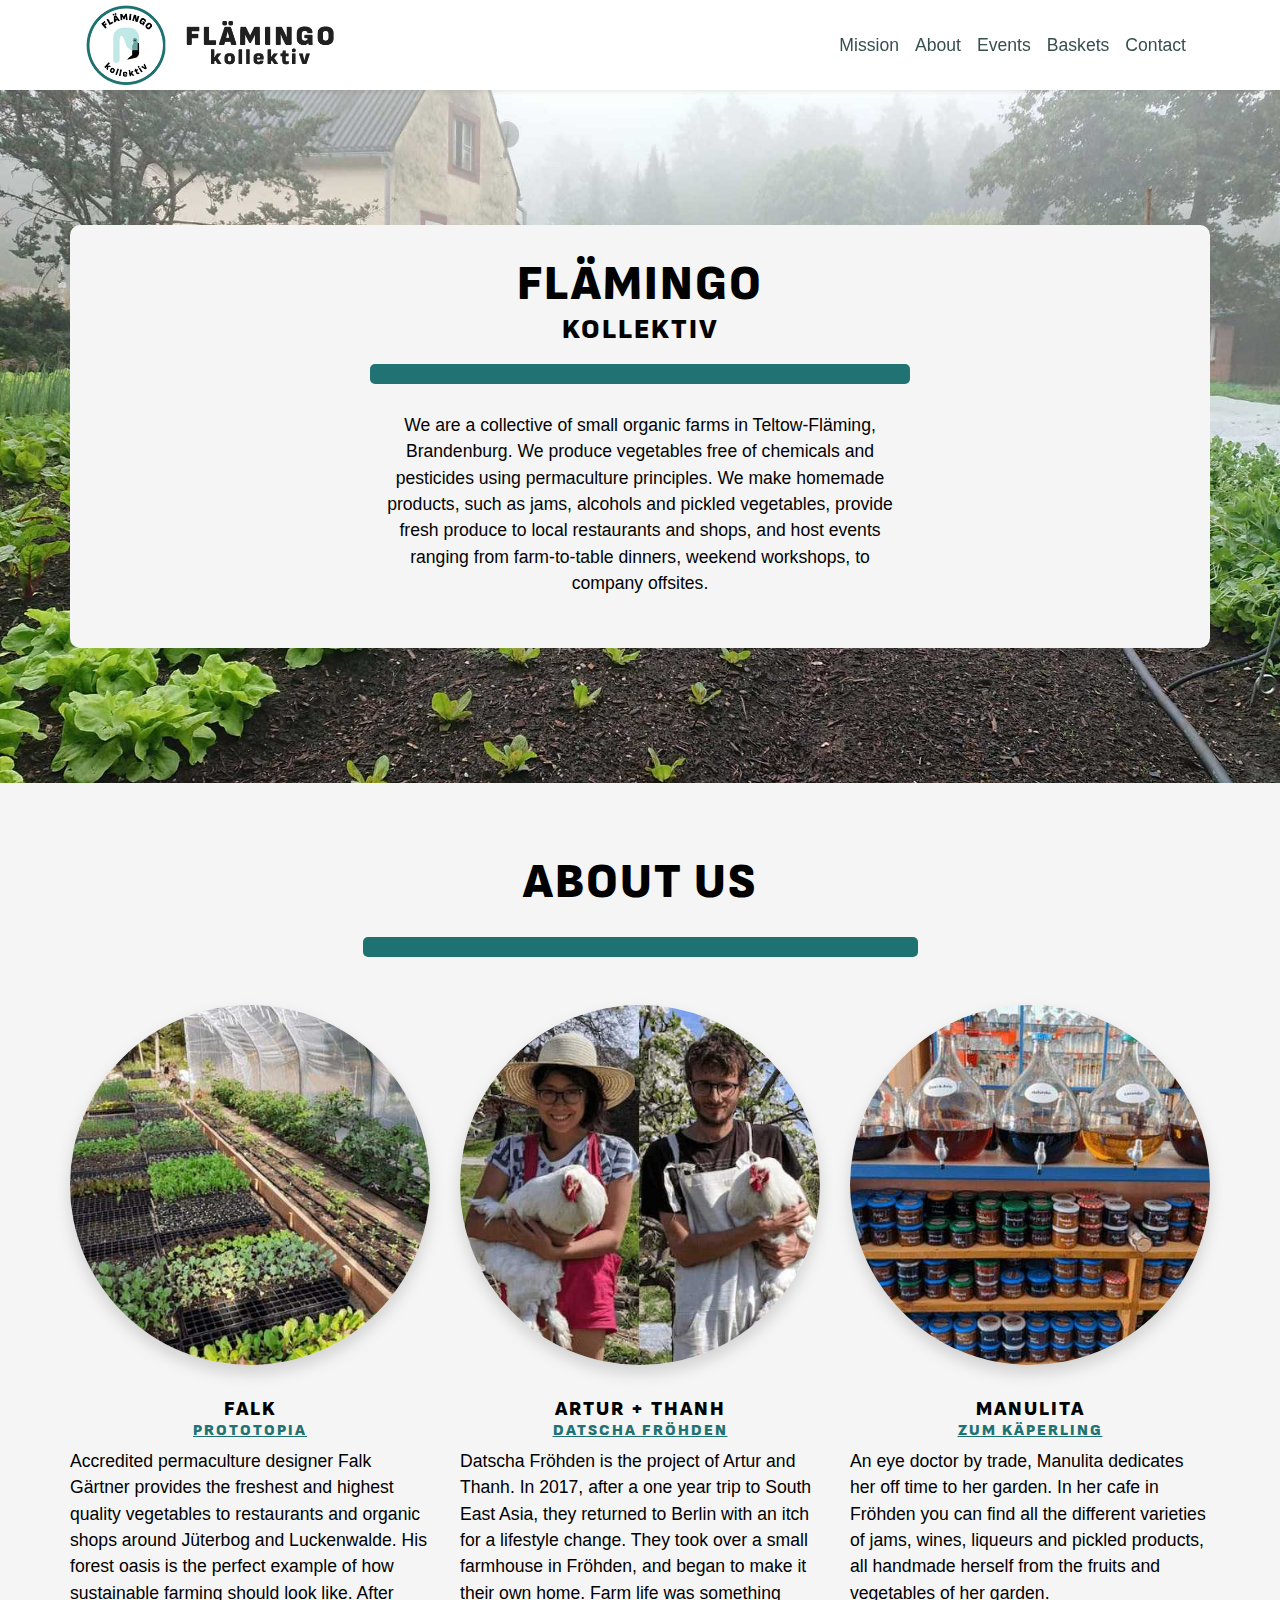
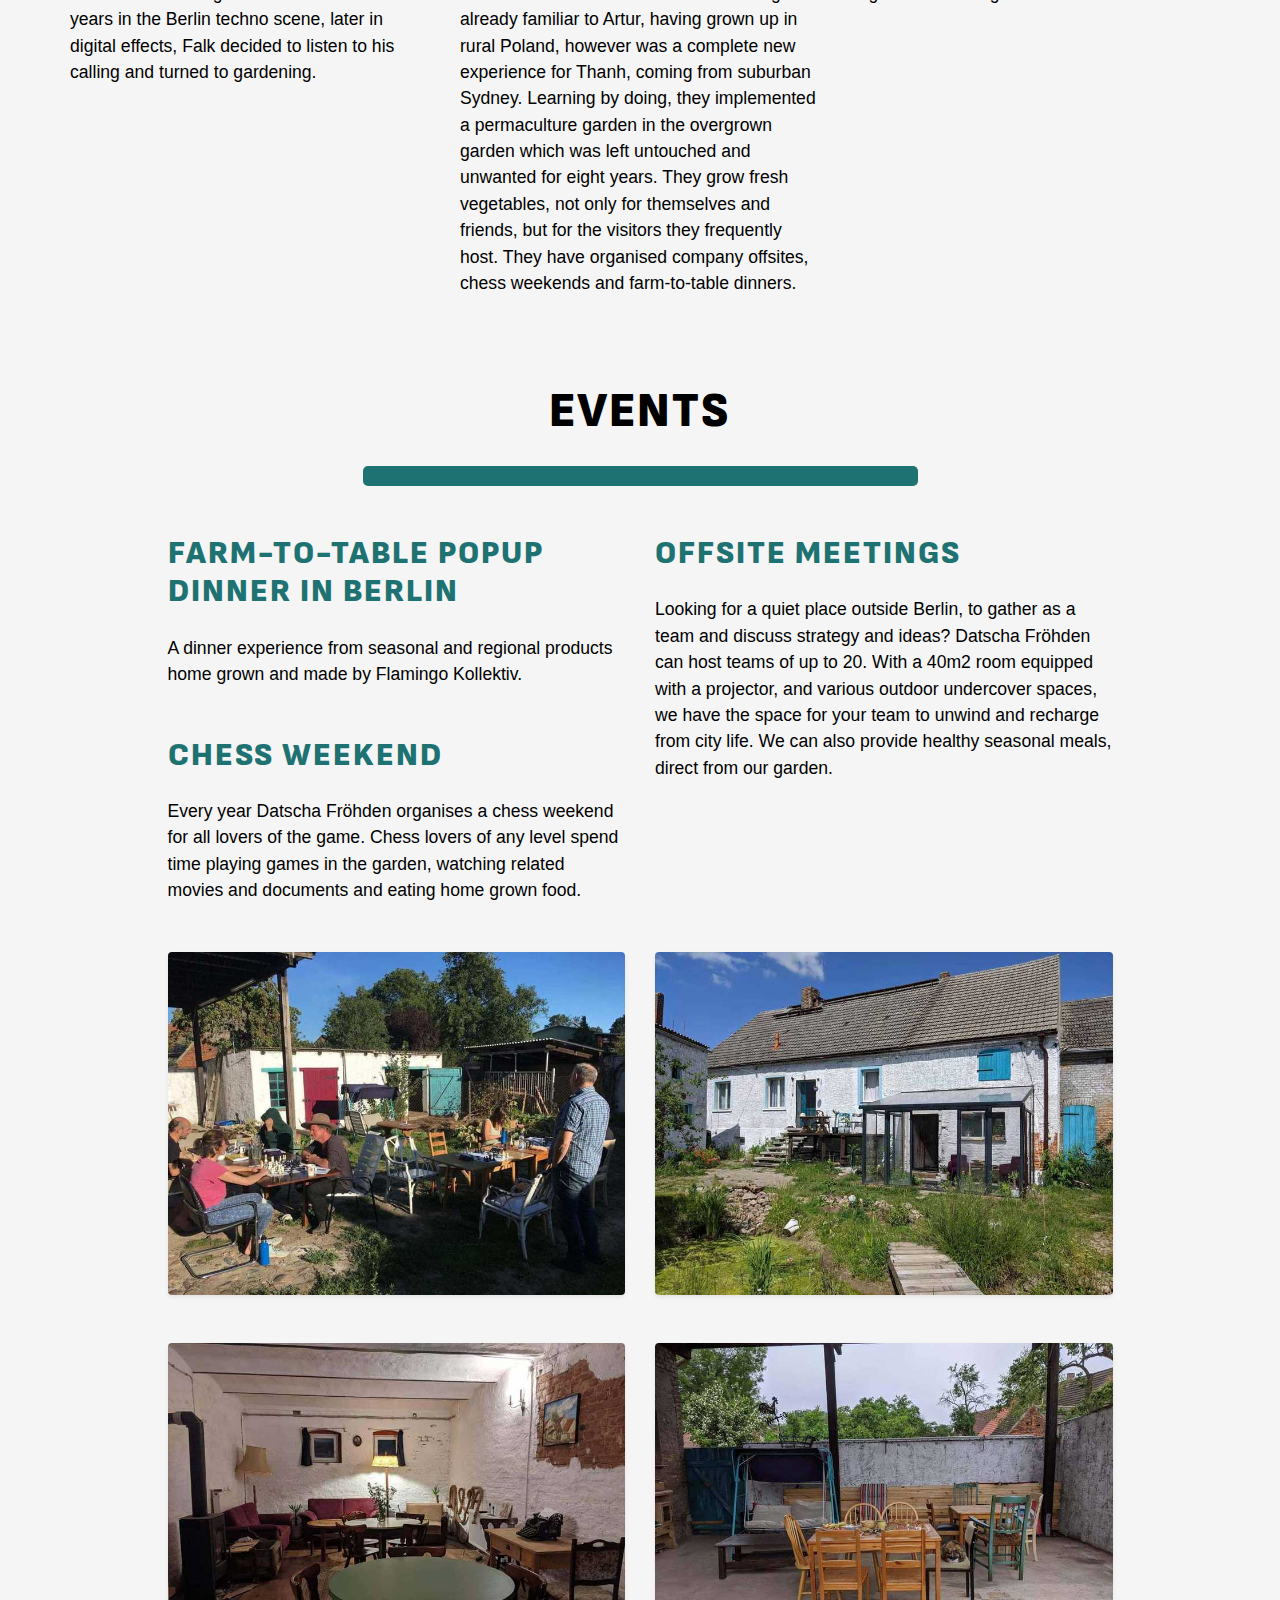
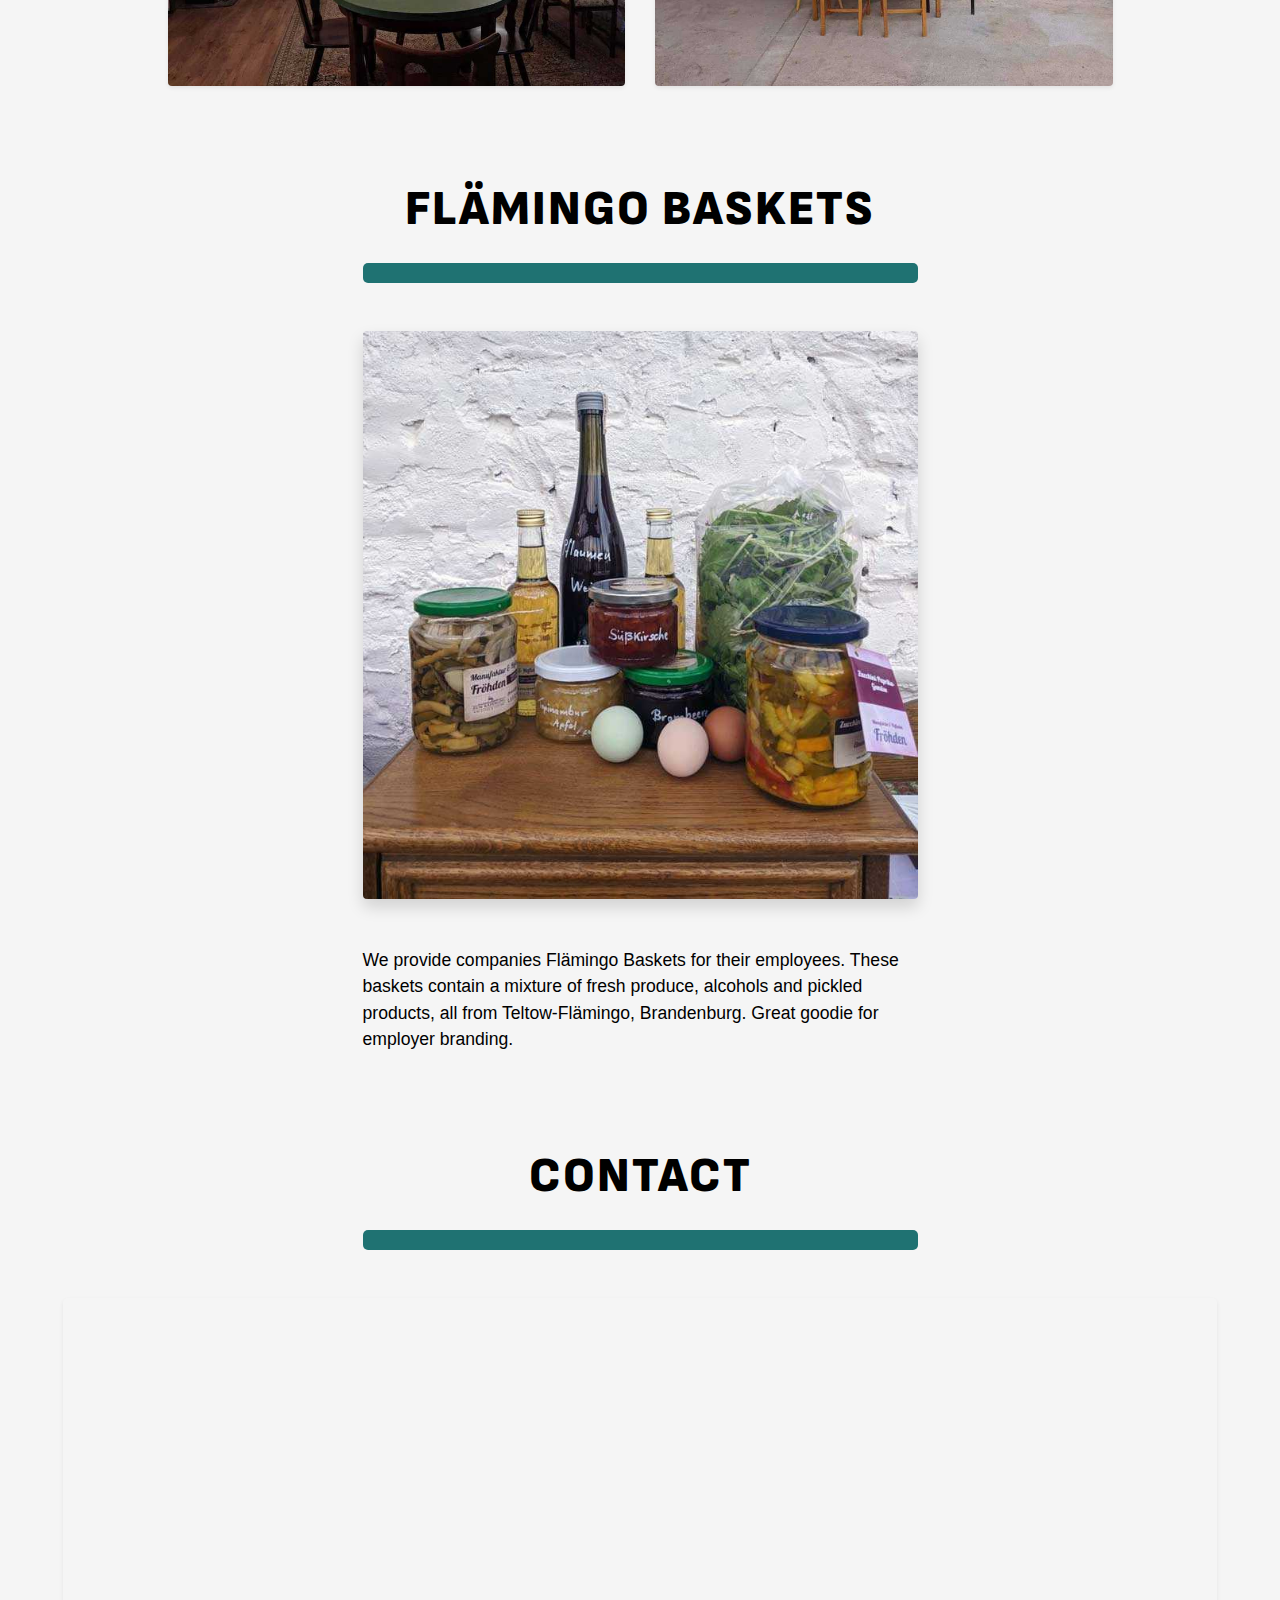
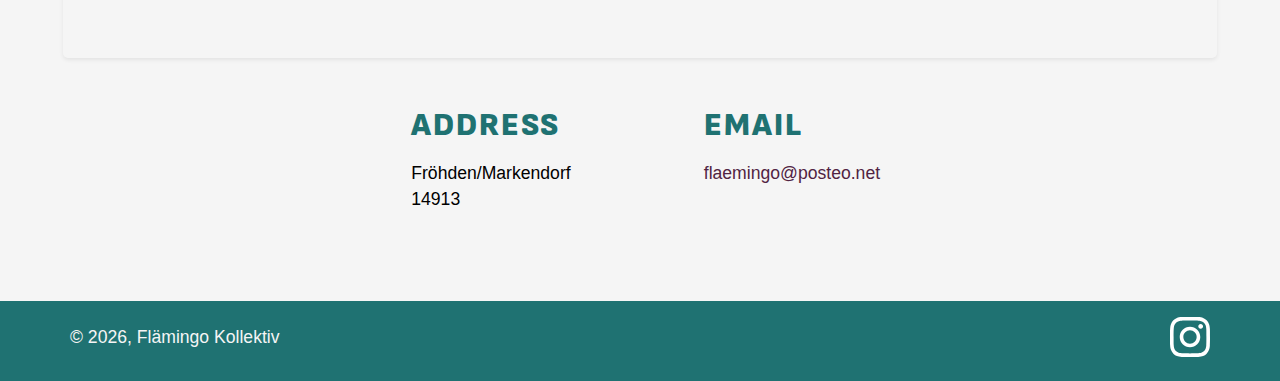
==== commit b453f36e: "Updates" ====
--- a/index.html
+++ b/index.html
@@ -1,11 +1,12 @@
-<!DOCTYPE html><html lang="en"><head><meta charSet="utf-8"/><meta http-equiv="x-ua-compatible" content="ie=edge"/><meta name="viewport" content="width=device-width, initial-scale=1, shrink-to-fit=no"/><style data-href="/styles.804dbc3ac7a1c8223975.css">/*!
+<!DOCTYPE html><html lang="en"><head><meta charSet="utf-8"/><meta http-equiv="x-ua-compatible" content="ie=edge"/><meta name="viewport" content="width=device-width, initial-scale=1, shrink-to-fit=no"/><style data-href="/styles.21feff56e2d757d14b3e.css">@font-face{font-family:Sofia Sans;src:url(/static/SofiaSans-Black-1d47a7f0a3336ec93c1bbc0ca08f30ae.woff) format("woff"),url(/static/SofiaSans-Black-b78e86bf564b56663ebf35ad68d0b4df.ttf) format("truetype");font-weight:400;font-style:normal}
+/*!
  * Bootstrap v4.5.0 (https://getbootstrap.com/)
  * Copyright 2011-2020 The Bootstrap Authors
  * Copyright 2011-2020 Twitter, Inc.
  * Licensed under MIT (https://github.com/twbs/bootstrap/blob/master/LICENSE)
- */:root{--blue:#007bff;--indigo:#6610f2;--purple:#6f42c1;--pink:#e83e8c;--red:#dc3545;--orange:#fd7e14;--yellow:#ffc107;--green:#28a745;--teal:#20c997;--cyan:#17a2b8;--white:#fff;--gray:#6c757d;--gray-dark:#343a40;--primary:#007bff;--secondary:#6c757d;--success:#28a745;--info:#17a2b8;--warning:#ffc107;--danger:#dc3545;--light:#f8f9fa;--dark:#343a40;--breakpoint-xs:0;--breakpoint-sm:576px;--breakpoint-md:768px;--breakpoint-lg:992px;--breakpoint-xl:1200px;--font-family-sans-serif:-apple-system,BlinkMacSystemFont,"Segoe UI",Roboto,"Helvetica Neue",Arial,"Noto Sans",sans-serif,"Apple Color Emoji","Segoe UI Emoji","Segoe UI Symbol","Noto Color Emoji";--font-family-monospace:SFMono-Regular,Menlo,Monaco,Consolas,"Liberation Mono","Courier New",monospace}*,:after,:before{box-sizing:border-box}html{font-family:sans-serif;line-height:1.15;-webkit-text-size-adjust:100%;-webkit-tap-highlight-color:transparent}article,aside,figcaption,figure,footer,header,hgroup,main,nav,section{display:block}body{font-family:-apple-system,BlinkMacSystemFont,Segoe UI,Roboto,Helvetica Neue,Arial,Noto Sans,sans-serif,Apple Color Emoji,Segoe UI Emoji,Segoe UI Symbol,Noto Color Emoji;font-size:1rem;font-weight:400;line-height:1.5;color:#212529;text-align:left;background-color:#fff}[tabindex="-1"]:focus:not(:focus-visible){outline:0!important}hr{box-sizing:content-box;height:0;overflow:visible}h1,h2,h3,h4,h5,h6{margin-top:0;margin-bottom:.5rem}p{margin-top:0;margin-bottom:1rem}abbr[data-original-title],abbr[title]{text-decoration:underline;-webkit-text-decoration:underline dotted;text-decoration:underline dotted;cursor:help;border-bottom:0;-webkit-text-decoration-skip-ink:none;text-decoration-skip-ink:none}address{font-style:normal;line-height:inherit}address,dl,ol,ul{margin-bottom:1rem}dl,ol,ul{margin-top:0}ol ol,ol ul,ul ol,ul ul{margin-bottom:0}dt{font-weight:700}dd{margin-bottom:.5rem;margin-left:0}blockquote{margin:0 0 1rem}b,strong{font-weight:bolder}small{font-size:80%}sub,sup{position:relative;font-size:75%;line-height:0;vertical-align:baseline}sub{bottom:-.25em}sup{top:-.5em}a{color:#007bff;text-decoration:none;background-color:transparent}a:hover{color:#0056b3;text-decoration:underline}a:not([href]),a:not([href]):hover{color:inherit;text-decoration:none}code,kbd,pre,samp{font-family:SFMono-Regular,Menlo,Monaco,Consolas,Liberation Mono,Courier New,monospace;font-size:1em}pre{margin-top:0;margin-bottom:1rem;overflow:auto;-ms-overflow-style:scrollbar}figure{margin:0 0 1rem}img{border-style:none}img,svg{vertical-align:middle}svg{overflow:hidden}table{border-collapse:collapse}caption{padding-top:.75rem;padding-bottom:.75rem;color:#6c757d;text-align:left;caption-side:bottom}th{text-align:inherit}label{display:inline-block;margin-bottom:.5rem}button{border-radius:0}button:focus{outline:1px dotted;outline:5px auto -webkit-focus-ring-color}button,input,optgroup,select,textarea{margin:0;font-family:inherit;font-size:inherit;line-height:inherit}button,input{overflow:visible}button,select{text-transform:none}[role=button]{cursor:pointer}select{word-wrap:normal}[type=button],[type=reset],[type=submit],button{-webkit-appearance:button}[type=button]:not(:disabled),[type=reset]:not(:disabled),[type=submit]:not(:disabled),button:not(:disabled){cursor:pointer}[type=button]::-moz-focus-inner,[type=reset]::-moz-focus-inner,[type=submit]::-moz-focus-inner,button::-moz-focus-inner{padding:0;border-style:none}input[type=checkbox],input[type=radio]{box-sizing:border-box;padding:0}textarea{overflow:auto;resize:vertical}fieldset{min-width:0;padding:0;margin:0;border:0}legend{display:block;width:100%;max-width:100%;padding:0;margin-bottom:.5rem;font-size:1.5rem;line-height:inherit;color:inherit;white-space:normal}progress{vertical-align:baseline}[type=number]::-webkit-inner-spin-button,[type=number]::-webkit-outer-spin-button{height:auto}[type=search]{outline-offset:-2px;-webkit-appearance:none}[type=search]::-webkit-search-decoration{-webkit-appearance:none}::-webkit-file-upload-button{font:inherit;-webkit-appearance:button}output{display:inline-block}summary{display:list-item;cursor:pointer}template{display:none}[hidden]{display:none!important}.h1,.h2,.h3,.h4,.h5,.h6,h1,h2,h3,h4,h5,h6{margin-bottom:.5rem;font-weight:500;line-height:1.2}.h1,h1{font-size:2.5rem}.h2,h2{font-size:2rem}.h3,h3{font-size:1.75rem}.h4,h4{font-size:1.5rem}.h5,h5{font-size:1.25rem}.h6,h6{font-size:1rem}.lead{font-size:1.25rem;font-weight:300}.display-1{font-size:6rem}.display-1,.display-2{font-weight:300;line-height:1.2}.display-2{font-size:5.5rem}.display-3{font-size:4.5rem}.display-3,.display-4{font-weight:300;line-height:1.2}.display-4{font-size:3.5rem}hr{margin-top:1rem;margin-bottom:1rem;border:0;border-top:1px solid rgba(0,0,0,.1)}.small,small{font-size:80%;font-weight:400}.mark,mark{padding:.2em;background-color:#fcf8e3}.list-inline,.list-unstyled{padding-left:0;list-style:none}.list-inline-item{display:inline-block}.list-inline-item:not(:last-child){margin-right:.5rem}.initialism{font-size:90%;text-transform:uppercase}.blockquote{margin-bottom:1rem;font-size:1.25rem}.blockquote-footer{display:block;font-size:80%;color:#6c757d}.blockquote-footer:before{content:"\2014\A0"}.img-fluid,.img-thumbnail{max-width:100%;height:auto}.img-thumbnail{padding:.25rem;background-color:#fff;border:1px solid #dee2e6;border-radius:.25rem}.figure{display:inline-block}.figure-img{margin-bottom:.5rem;line-height:1}.figure-caption{font-size:90%;color:#6c757d}code{font-size:87.5%;color:#e83e8c;word-wrap:break-word}a>code{color:inherit}kbd{padding:.2rem .4rem;font-size:87.5%;color:#fff;background-color:#212529;border-radius:.2rem}kbd kbd{padding:0;font-size:100%;font-weight:700}pre{display:block;font-size:87.5%;color:#212529}pre code{font-size:inherit;color:inherit;word-break:normal}.pre-scrollable{max-height:340px;overflow-y:scroll}.container{width:100%;padding-right:15px;padding-left:15px;margin-right:auto;margin-left:auto}@media (min-width:576px){.container{max-width:540px}}@media (min-width:768px){.container{max-width:720px}}@media (min-width:992px){.container{max-width:960px}}@media (min-width:1200px){.container{max-width:1140px}}.container-fluid,.container-lg,.container-md,.container-sm,.container-xl{width:100%;padding-right:15px;padding-left:15px;margin-right:auto;margin-left:auto}@media (min-width:576px){.container,.container-sm{max-width:540px}}@media (min-width:768px){.container,.container-md,.container-sm{max-width:720px}}@media (min-width:992px){.container,.container-lg,.container-md,.container-sm{max-width:960px}}@media (min-width:1200px){.container,.container-lg,.container-md,.container-sm,.container-xl{max-width:1140px}}.row{display:flex;flex-wrap:wrap;margin-right:-15px;margin-left:-15px}.no-gutters{margin-right:0;margin-left:0}.no-gutters>.col,.no-gutters>[class*=col-]{padding-right:0;padding-left:0}.col,.col-1,.col-2,.col-3,.col-4,.col-5,.col-6,.col-7,.col-8,.col-9,.col-10,.col-11,.col-12,.col-auto,.col-lg,.col-lg-1,.col-lg-2,.col-lg-3,.col-lg-4,.col-lg-5,.col-lg-6,.col-lg-7,.col-lg-8,.col-lg-9,.col-lg-10,.col-lg-11,.col-lg-12,.col-lg-auto,.col-md,.col-md-1,.col-md-2,.col-md-3,.col-md-4,.col-md-5,.col-md-6,.col-md-7,.col-md-8,.col-md-9,.col-md-10,.col-md-11,.col-md-12,.col-md-auto,.col-sm,.col-sm-1,.col-sm-2,.col-sm-3,.col-sm-4,.col-sm-5,.col-sm-6,.col-sm-7,.col-sm-8,.col-sm-9,.col-sm-10,.col-sm-11,.col-sm-12,.col-sm-auto,.col-xl,.col-xl-1,.col-xl-2,.col-xl-3,.col-xl-4,.col-xl-5,.col-xl-6,.col-xl-7,.col-xl-8,.col-xl-9,.col-xl-10,.col-xl-11,.col-xl-12,.col-xl-auto{position:relative;width:100%;padding-right:15px;padding-left:15px}.col{flex-basis:0;flex-grow:1;min-width:0;max-width:100%}.row-cols-1>*{flex:0 0 100%;max-width:100%}.row-cols-2>*{flex:0 0 50%;max-width:50%}.row-cols-3>*{flex:0 0 33.333333%;max-width:33.333333%}.row-cols-4>*{flex:0 0 25%;max-width:25%}.row-cols-5>*{flex:0 0 20%;max-width:20%}.row-cols-6>*{flex:0 0 16.666667%;max-width:16.666667%}.col-auto{flex:0 0 auto;width:auto;max-width:100%}.col-1{flex:0 0 8.333333%;max-width:8.333333%}.col-2{flex:0 0 16.666667%;max-width:16.666667%}.col-3{flex:0 0 25%;max-width:25%}.col-4{flex:0 0 33.333333%;max-width:33.333333%}.col-5{flex:0 0 41.666667%;max-width:41.666667%}.col-6{flex:0 0 50%;max-width:50%}.col-7{flex:0 0 58.333333%;max-width:58.333333%}.col-8{flex:0 0 66.666667%;max-width:66.666667%}.col-9{flex:0 0 75%;max-width:75%}.col-10{flex:0 0 83.333333%;max-width:83.333333%}.col-11{flex:0 0 91.666667%;max-width:91.666667%}.col-12{flex:0 0 100%;max-width:100%}.order-first{order:-1}.order-last{order:13}.order-0{order:0}.order-1{order:1}.order-2{order:2}.order-3{order:3}.order-4{order:4}.order-5{order:5}.order-6{order:6}.order-7{order:7}.order-8{order:8}.order-9{order:9}.order-10{order:10}.order-11{order:11}.order-12{order:12}.offset-1{margin-left:8.333333%}.offset-2{margin-left:16.666667%}.offset-3{margin-left:25%}.offset-4{margin-left:33.333333%}.offset-5{margin-left:41.666667%}.offset-6{margin-left:50%}.offset-7{margin-left:58.333333%}.offset-8{margin-left:66.666667%}.offset-9{margin-left:75%}.offset-10{margin-left:83.333333%}.offset-11{margin-left:91.666667%}@media (min-width:576px){.col-sm{flex-basis:0;flex-grow:1;min-width:0;max-width:100%}.row-cols-sm-1>*{flex:0 0 100%;max-width:100%}.row-cols-sm-2>*{flex:0 0 50%;max-width:50%}.row-cols-sm-3>*{flex:0 0 33.333333%;max-width:33.333333%}.row-cols-sm-4>*{flex:0 0 25%;max-width:25%}.row-cols-sm-5>*{flex:0 0 20%;max-width:20%}.row-cols-sm-6>*{flex:0 0 16.666667%;max-width:16.666667%}.col-sm-auto{flex:0 0 auto;width:auto;max-width:100%}.col-sm-1{flex:0 0 8.333333%;max-width:8.333333%}.col-sm-2{flex:0 0 16.666667%;max-width:16.666667%}.col-sm-3{flex:0 0 25%;max-width:25%}.col-sm-4{flex:0 0 33.333333%;max-width:33.333333%}.col-sm-5{flex:0 0 41.666667%;max-width:41.666667%}.col-sm-6{flex:0 0 50%;max-width:50%}.col-sm-7{flex:0 0 58.333333%;max-width:58.333333%}.col-sm-8{flex:0 0 66.666667%;max-width:66.666667%}.col-sm-9{flex:0 0 75%;max-width:75%}.col-sm-10{flex:0 0 83.333333%;max-width:83.333333%}.col-sm-11{flex:0 0 91.666667%;max-width:91.666667%}.col-sm-12{flex:0 0 100%;max-width:100%}.order-sm-first{order:-1}.order-sm-last{order:13}.order-sm-0{order:0}.order-sm-1{order:1}.order-sm-2{order:2}.order-sm-3{order:3}.order-sm-4{order:4}.order-sm-5{order:5}.order-sm-6{order:6}.order-sm-7{order:7}.order-sm-8{order:8}.order-sm-9{order:9}.order-sm-10{order:10}.order-sm-11{order:11}.order-sm-12{order:12}.offset-sm-0{margin-left:0}.offset-sm-1{margin-left:8.333333%}.offset-sm-2{margin-left:16.666667%}.offset-sm-3{margin-left:25%}.offset-sm-4{margin-left:33.333333%}.offset-sm-5{margin-left:41.666667%}.offset-sm-6{margin-left:50%}.offset-sm-7{margin-left:58.333333%}.offset-sm-8{margin-left:66.666667%}.offset-sm-9{margin-left:75%}.offset-sm-10{margin-left:83.333333%}.offset-sm-11{margin-left:91.666667%}}@media (min-width:768px){.col-md{flex-basis:0;flex-grow:1;min-width:0;max-width:100%}.row-cols-md-1>*{flex:0 0 100%;max-width:100%}.row-cols-md-2>*{flex:0 0 50%;max-width:50%}.row-cols-md-3>*{flex:0 0 33.333333%;max-width:33.333333%}.row-cols-md-4>*{flex:0 0 25%;max-width:25%}.row-cols-md-5>*{flex:0 0 20%;max-width:20%}.row-cols-md-6>*{flex:0 0 16.666667%;max-width:16.666667%}.col-md-auto{flex:0 0 auto;width:auto;max-width:100%}.col-md-1{flex:0 0 8.333333%;max-width:8.333333%}.col-md-2{flex:0 0 16.666667%;max-width:16.666667%}.col-md-3{flex:0 0 25%;max-width:25%}.col-md-4{flex:0 0 33.333333%;max-width:33.333333%}.col-md-5{flex:0 0 41.666667%;max-width:41.666667%}.col-md-6{flex:0 0 50%;max-width:50%}.col-md-7{flex:0 0 58.333333%;max-width:58.333333%}.col-md-8{flex:0 0 66.666667%;max-width:66.666667%}.col-md-9{flex:0 0 75%;max-width:75%}.col-md-10{flex:0 0 83.333333%;max-width:83.333333%}.col-md-11{flex:0 0 91.666667%;max-width:91.666667%}.col-md-12{flex:0 0 100%;max-width:100%}.order-md-first{order:-1}.order-md-last{order:13}.order-md-0{order:0}.order-md-1{order:1}.order-md-2{order:2}.order-md-3{order:3}.order-md-4{order:4}.order-md-5{order:5}.order-md-6{order:6}.order-md-7{order:7}.order-md-8{order:8}.order-md-9{order:9}.order-md-10{order:10}.order-md-11{order:11}.order-md-12{order:12}.offset-md-0{margin-left:0}.offset-md-1{margin-left:8.333333%}.offset-md-2{margin-left:16.666667%}.offset-md-3{margin-left:25%}.offset-md-4{margin-left:33.333333%}.offset-md-5{margin-left:41.666667%}.offset-md-6{margin-left:50%}.offset-md-7{margin-left:58.333333%}.offset-md-8{margin-left:66.666667%}.offset-md-9{margin-left:75%}.offset-md-10{margin-left:83.333333%}.offset-md-11{margin-left:91.666667%}}@media (min-width:992px){.col-lg{flex-basis:0;flex-grow:1;min-width:0;max-width:100%}.row-cols-lg-1>*{flex:0 0 100%;max-width:100%}.row-cols-lg-2>*{flex:0 0 50%;max-width:50%}.row-cols-lg-3>*{flex:0 0 33.333333%;max-width:33.333333%}.row-cols-lg-4>*{flex:0 0 25%;max-width:25%}.row-cols-lg-5>*{flex:0 0 20%;max-width:20%}.row-cols-lg-6>*{flex:0 0 16.666667%;max-width:16.666667%}.col-lg-auto{flex:0 0 auto;width:auto;max-width:100%}.col-lg-1{flex:0 0 8.333333%;max-width:8.333333%}.col-lg-2{flex:0 0 16.666667%;max-width:16.666667%}.col-lg-3{flex:0 0 25%;max-width:25%}.col-lg-4{flex:0 0 33.333333%;max-width:33.333333%}.col-lg-5{flex:0 0 41.666667%;max-width:41.666667%}.col-lg-6{flex:0 0 50%;max-width:50%}.col-lg-7{flex:0 0 58.333333%;max-width:58.333333%}.col-lg-8{flex:0 0 66.666667%;max-width:66.666667%}.col-lg-9{flex:0 0 75%;max-width:75%}.col-lg-10{flex:0 0 83.333333%;max-width:83.333333%}.col-lg-11{flex:0 0 91.666667%;max-width:91.666667%}.col-lg-12{flex:0 0 100%;max-width:100%}.order-lg-first{order:-1}.order-lg-last{order:13}.order-lg-0{order:0}.order-lg-1{order:1}.order-lg-2{order:2}.order-lg-3{order:3}.order-lg-4{order:4}.order-lg-5{order:5}.order-lg-6{order:6}.order-lg-7{order:7}.order-lg-8{order:8}.order-lg-9{order:9}.order-lg-10{order:10}.order-lg-11{order:11}.order-lg-12{order:12}.offset-lg-0{margin-left:0}.offset-lg-1{margin-left:8.333333%}.offset-lg-2{margin-left:16.666667%}.offset-lg-3{margin-left:25%}.offset-lg-4{margin-left:33.333333%}.offset-lg-5{margin-left:41.666667%}.offset-lg-6{margin-left:50%}.offset-lg-7{margin-left:58.333333%}.offset-lg-8{margin-left:66.666667%}.offset-lg-9{margin-left:75%}.offset-lg-10{margin-left:83.333333%}.offset-lg-11{margin-left:91.666667%}}@media (min-width:1200px){.col-xl{flex-basis:0;flex-grow:1;min-width:0;max-width:100%}.row-cols-xl-1>*{flex:0 0 100%;max-width:100%}.row-cols-xl-2>*{flex:0 0 50%;max-width:50%}.row-cols-xl-3>*{flex:0 0 33.333333%;max-width:33.333333%}.row-cols-xl-4>*{flex:0 0 25%;max-width:25%}.row-cols-xl-5>*{flex:0 0 20%;max-width:20%}.row-cols-xl-6>*{flex:0 0 16.666667%;max-width:16.666667%}.col-xl-auto{flex:0 0 auto;width:auto;max-width:100%}.col-xl-1{flex:0 0 8.333333%;max-width:8.333333%}.col-xl-2{flex:0 0 16.666667%;max-width:16.666667%}.col-xl-3{flex:0 0 25%;max-width:25%}.col-xl-4{flex:0 0 33.333333%;max-width:33.333333%}.col-xl-5{flex:0 0 41.666667%;max-width:41.666667%}.col-xl-6{flex:0 0 50%;max-width:50%}.col-xl-7{flex:0 0 58.333333%;max-width:58.333333%}.col-xl-8{flex:0 0 66.666667%;max-width:66.666667%}.col-xl-9{flex:0 0 75%;max-width:75%}.col-xl-10{flex:0 0 83.333333%;max-width:83.333333%}.col-xl-11{flex:0 0 91.666667%;max-width:91.666667%}.col-xl-12{flex:0 0 100%;max-width:100%}.order-xl-first{order:-1}.order-xl-last{order:13}.order-xl-0{order:0}.order-xl-1{order:1}.order-xl-2{order:2}.order-xl-3{order:3}.order-xl-4{order:4}.order-xl-5{order:5}.order-xl-6{order:6}.order-xl-7{order:7}.order-xl-8{order:8}.order-xl-9{order:9}.order-xl-10{order:10}.order-xl-11{order:11}.order-xl-12{order:12}.offset-xl-0{margin-left:0}.offset-xl-1{margin-left:8.333333%}.offset-xl-2{margin-left:16.666667%}.offset-xl-3{margin-left:25%}.offset-xl-4{margin-left:33.333333%}.offset-xl-5{margin-left:41.666667%}.offset-xl-6{margin-left:50%}.offset-xl-7{margin-left:58.333333%}.offset-xl-8{margin-left:66.666667%}.offset-xl-9{margin-left:75%}.offset-xl-10{margin-left:83.333333%}.offset-xl-11{margin-left:91.666667%}}.table{width:100%;margin-bottom:1rem;color:#212529}.table td,.table th{padding:.75rem;vertical-align:top;border-top:1px solid #dee2e6}.table thead th{vertical-align:bottom;border-bottom:2px solid #dee2e6}.table tbody+tbody{border-top:2px solid #dee2e6}.table-sm td,.table-sm th{padding:.3rem}.table-bordered,.table-bordered td,.table-bordered th{border:1px solid #dee2e6}.table-bordered thead td,.table-bordered thead th{border-bottom-width:2px}.table-borderless tbody+tbody,.table-borderless td,.table-borderless th,.table-borderless thead th{border:0}.table-striped tbody tr:nth-of-type(odd){background-color:rgba(0,0,0,.05)}.table-hover tbody tr:hover{color:#212529;background-color:rgba(0,0,0,.075)}.table-primary,.table-primary>td,.table-primary>th{background-color:#b8daff}.table-primary tbody+tbody,.table-primary td,.table-primary th,.table-primary thead th{border-color:#7abaff}.table-hover .table-primary:hover,.table-hover .table-primary:hover>td,.table-hover .table-primary:hover>th{background-color:#9fcdff}.table-secondary,.table-secondary>td,.table-secondary>th{background-color:#d6d8db}.table-secondary tbody+tbody,.table-secondary td,.table-secondary th,.table-secondary thead th{border-color:#b3b7bb}.table-hover .table-secondary:hover,.table-hover .table-secondary:hover>td,.table-hover .table-secondary:hover>th{background-color:#c8cbcf}.table-success,.table-success>td,.table-success>th{background-color:#c3e6cb}.table-success tbody+tbody,.table-success td,.table-success th,.table-success thead th{border-color:#8fd19e}.table-hover .table-success:hover,.table-hover .table-success:hover>td,.table-hover .table-success:hover>th{background-color:#b1dfbb}.table-info,.table-info>td,.table-info>th{background-color:#bee5eb}.table-info tbody+tbody,.table-info td,.table-info th,.table-info thead th{border-color:#86cfda}.table-hover .table-info:hover,.table-hover .table-info:hover>td,.table-hover .table-info:hover>th{background-color:#abdde5}.table-warning,.table-warning>td,.table-warning>th{background-color:#ffeeba}.table-warning tbody+tbody,.table-warning td,.table-warning th,.table-warning thead th{border-color:#ffdf7e}.table-hover .table-warning:hover,.table-hover .table-warning:hover>td,.table-hover .table-warning:hover>th{background-color:#ffe8a1}.table-danger,.table-danger>td,.table-danger>th{background-color:#f5c6cb}.table-danger tbody+tbody,.table-danger td,.table-danger th,.table-danger thead th{border-color:#ed969e}.table-hover .table-danger:hover,.table-hover .table-danger:hover>td,.table-hover .table-danger:hover>th{background-color:#f1b0b7}.table-light,.table-light>td,.table-light>th{background-color:#fdfdfe}.table-light tbody+tbody,.table-light td,.table-light th,.table-light thead th{border-color:#fbfcfc}.table-hover .table-light:hover,.table-hover .table-light:hover>td,.table-hover .table-light:hover>th{background-color:#ececf6}.table-dark,.table-dark>td,.table-dark>th{background-color:#c6c8ca}.table-dark tbody+tbody,.table-dark td,.table-dark th,.table-dark thead th{border-color:#95999c}.table-hover .table-dark:hover,.table-hover .table-dark:hover>td,.table-hover .table-dark:hover>th{background-color:#b9bbbe}.table-active,.table-active>td,.table-active>th,.table-hover .table-active:hover,.table-hover .table-active:hover>td,.table-hover .table-active:hover>th{background-color:rgba(0,0,0,.075)}.table .thead-dark th{color:#fff;background-color:#343a40;border-color:#454d55}.table .thead-light th{color:#495057;background-color:#e9ecef;border-color:#dee2e6}.table-dark{color:#fff;background-color:#343a40}.table-dark td,.table-dark th,.table-dark thead th{border-color:#454d55}.table-dark.table-bordered{border:0}.table-dark.table-striped tbody tr:nth-of-type(odd){background-color:hsla(0,0%,100%,.05)}.table-dark.table-hover tbody tr:hover{color:#fff;background-color:hsla(0,0%,100%,.075)}@media (max-width:575.98px){.table-responsive-sm{display:block;width:100%;overflow-x:auto;-webkit-overflow-scrolling:touch}.table-responsive-sm>.table-bordered{border:0}}@media (max-width:767.98px){.table-responsive-md{display:block;width:100%;overflow-x:auto;-webkit-overflow-scrolling:touch}.table-responsive-md>.table-bordered{border:0}}@media (max-width:991.98px){.table-responsive-lg{display:block;width:100%;overflow-x:auto;-webkit-overflow-scrolling:touch}.table-responsive-lg>.table-bordered{border:0}}@media (max-width:1199.98px){.table-responsive-xl{display:block;width:100%;overflow-x:auto;-webkit-overflow-scrolling:touch}.table-responsive-xl>.table-bordered{border:0}}.table-responsive{display:block;width:100%;overflow-x:auto;-webkit-overflow-scrolling:touch}.table-responsive>.table-bordered{border:0}.form-control{display:block;width:100%;height:calc(1.5em + .75rem + 2px);padding:.375rem .75rem;font-size:1rem;font-weight:400;line-height:1.5;color:#495057;background-color:#fff;background-clip:padding-box;border:1px solid #ced4da;border-radius:.25rem;transition:border-color .15s ease-in-out,box-shadow .15s ease-in-out}@media (prefers-reduced-motion:reduce){.form-control{transition:none}}.form-control::-ms-expand{background-color:transparent;border:0}.form-control:-moz-focusring{color:transparent;text-shadow:0 0 0 #495057}.form-control:focus{color:#495057;background-color:#fff;border-color:#80bdff;outline:0;box-shadow:0 0 0 .2rem rgba(0,123,255,.25)}.form-control::-webkit-input-placeholder{color:#6c757d;opacity:1}.form-control:-ms-input-placeholder{color:#6c757d;opacity:1}.form-control::-ms-input-placeholder{color:#6c757d;opacity:1}.form-control::placeholder{color:#6c757d;opacity:1}.form-control:disabled,.form-control[readonly]{background-color:#e9ecef;opacity:1}input[type=date].form-control,input[type=datetime-local].form-control,input[type=month].form-control,input[type=time].form-control{-webkit-appearance:none;-moz-appearance:none;appearance:none}select.form-control:focus::-ms-value{color:#495057;background-color:#fff}.form-control-file,.form-control-range{display:block;width:100%}.col-form-label{padding-top:calc(.375rem + 1px);padding-bottom:calc(.375rem + 1px);margin-bottom:0;font-size:inherit;line-height:1.5}.col-form-label-lg{padding-top:calc(.5rem + 1px);padding-bottom:calc(.5rem + 1px);font-size:1.25rem;line-height:1.5}.col-form-label-sm{padding-top:calc(.25rem + 1px);padding-bottom:calc(.25rem + 1px);font-size:.875rem;line-height:1.5}.form-control-plaintext{display:block;width:100%;padding:.375rem 0;margin-bottom:0;font-size:1rem;line-height:1.5;color:#212529;background-color:transparent;border:solid transparent;border-width:1px 0}.form-control-plaintext.form-control-lg,.form-control-plaintext.form-control-sm{padding-right:0;padding-left:0}.form-control-sm{height:calc(1.5em + .5rem + 2px);padding:.25rem .5rem;font-size:.875rem;line-height:1.5;border-radius:.2rem}.form-control-lg{height:calc(1.5em + 1rem + 2px);padding:.5rem 1rem;font-size:1.25rem;line-height:1.5;border-radius:.3rem}select.form-control[multiple],select.form-control[size],textarea.form-control{height:auto}.form-group{margin-bottom:1rem}.form-text{display:block;margin-top:.25rem}.form-row{display:flex;flex-wrap:wrap;margin-right:-5px;margin-left:-5px}.form-row>.col,.form-row>[class*=col-]{padding-right:5px;padding-left:5px}.form-check{position:relative;display:block;padding-left:1.25rem}.form-check-input{position:absolute;margin-top:.3rem;margin-left:-1.25rem}.form-check-input:disabled~.form-check-label,.form-check-input[disabled]~.form-check-label{color:#6c757d}.form-check-label{margin-bottom:0}.form-check-inline{display:inline-flex;align-items:center;padding-left:0;margin-right:.75rem}.form-check-inline .form-check-input{position:static;margin-top:0;margin-right:.3125rem;margin-left:0}.valid-feedback{display:none;width:100%;margin-top:.25rem;font-size:80%;color:#28a745}.valid-tooltip{position:absolute;top:100%;z-index:5;display:none;max-width:100%;padding:.25rem .5rem;margin-top:.1rem;font-size:.875rem;line-height:1.5;color:#fff;background-color:rgba(40,167,69,.9);border-radius:.25rem}.is-valid~.valid-feedback,.is-valid~.valid-tooltip,.was-validated :valid~.valid-feedback,.was-validated :valid~.valid-tooltip{display:block}.form-control.is-valid,.was-validated .form-control:valid{border-color:#28a745;padding-right:calc(1.5em + .75rem);background-image:url("data:image/svg+xml;charset=utf-8,%3Csvg xmlns='http://www.w3.org/2000/svg' width='8' height='8' viewBox='0 0 8 8'%3E%3Cpath fill='%2328a745' d='M2.3 6.73L.6 4.53c-.4-1.04.46-1.4 1.1-.8l1.1 1.4 3.4-3.8c.6-.63 1.6-.27 1.2.7l-4 4.6c-.43.5-.8.4-1.1.1z'/%3E%3C/svg%3E");background-repeat:no-repeat;background-position:right calc(.375em + .1875rem) center;background-size:calc(.75em + .375rem) calc(.75em + .375rem)}.form-control.is-valid:focus,.was-validated .form-control:valid:focus{border-color:#28a745;box-shadow:0 0 0 .2rem rgba(40,167,69,.25)}.was-validated textarea.form-control:valid,textarea.form-control.is-valid{padding-right:calc(1.5em + .75rem);background-position:top calc(.375em + .1875rem) right calc(.375em + .1875rem)}.custom-select.is-valid,.was-validated .custom-select:valid{border-color:#28a745;padding-right:calc(.75em + 2.3125rem);background:url("data:image/svg+xml;charset=utf-8,%3Csvg xmlns='http://www.w3.org/2000/svg' width='4' height='5' viewBox='0 0 4 5'%3E%3Cpath fill='%23343a40' d='M2 0L0 2h4zm0 5L0 3h4z'/%3E%3C/svg%3E") no-repeat right .75rem center/8px 10px,url("data:image/svg+xml;charset=utf-8,%3Csvg xmlns='http://www.w3.org/2000/svg' width='8' height='8' viewBox='0 0 8 8'%3E%3Cpath fill='%2328a745' d='M2.3 6.73L.6 4.53c-.4-1.04.46-1.4 1.1-.8l1.1 1.4 3.4-3.8c.6-.63 1.6-.27 1.2.7l-4 4.6c-.43.5-.8.4-1.1.1z'/%3E%3C/svg%3E") #fff no-repeat center right 1.75rem/calc(.75em + .375rem) calc(.75em + .375rem)}.custom-select.is-valid:focus,.was-validated .custom-select:valid:focus{border-color:#28a745;box-shadow:0 0 0 .2rem rgba(40,167,69,.25)}.form-check-input.is-valid~.form-check-label,.was-validated .form-check-input:valid~.form-check-label{color:#28a745}.form-check-input.is-valid~.valid-feedback,.form-check-input.is-valid~.valid-tooltip,.was-validated .form-check-input:valid~.valid-feedback,.was-validated .form-check-input:valid~.valid-tooltip{display:block}.custom-control-input.is-valid~.custom-control-label,.was-validated .custom-control-input:valid~.custom-control-label{color:#28a745}.custom-control-input.is-valid~.custom-control-label:before,.was-validated .custom-control-input:valid~.custom-control-label:before{border-color:#28a745}.custom-control-input.is-valid:checked~.custom-control-label:before,.was-validated .custom-control-input:valid:checked~.custom-control-label:before{border-color:#34ce57;background-color:#34ce57}.custom-control-input.is-valid:focus~.custom-control-label:before,.was-validated .custom-control-input:valid:focus~.custom-control-label:before{box-shadow:0 0 0 .2rem rgba(40,167,69,.25)}.custom-control-input.is-valid:focus:not(:checked)~.custom-control-label:before,.custom-file-input.is-valid~.custom-file-label,.was-validated .custom-control-input:valid:focus:not(:checked)~.custom-control-label:before,.was-validated .custom-file-input:valid~.custom-file-label{border-color:#28a745}.custom-file-input.is-valid:focus~.custom-file-label,.was-validated .custom-file-input:valid:focus~.custom-file-label{border-color:#28a745;box-shadow:0 0 0 .2rem rgba(40,167,69,.25)}.invalid-feedback{display:none;width:100%;margin-top:.25rem;font-size:80%;color:#dc3545}.invalid-tooltip{position:absolute;top:100%;z-index:5;display:none;max-width:100%;padding:.25rem .5rem;margin-top:.1rem;font-size:.875rem;line-height:1.5;color:#fff;background-color:rgba(220,53,69,.9);border-radius:.25rem}.is-invalid~.invalid-feedback,.is-invalid~.invalid-tooltip,.was-validated :invalid~.invalid-feedback,.was-validated :invalid~.invalid-tooltip{display:block}.form-control.is-invalid,.was-validated .form-control:invalid{border-color:#dc3545;padding-right:calc(1.5em + .75rem);background-image:url("data:image/svg+xml;charset=utf-8,%3Csvg xmlns='http://www.w3.org/2000/svg' width='12' height='12' fill='none' stroke='%23dc3545' viewBox='0 0 12 12'%3E%3Ccircle cx='6' cy='6' r='4.5'/%3E%3Cpath stroke-linejoin='round' d='M5.8 3.6h.4L6 6.5z'/%3E%3Ccircle cx='6' cy='8.2' r='.6' fill='%23dc3545' stroke='none'/%3E%3C/svg%3E");background-repeat:no-repeat;background-position:right calc(.375em + .1875rem) center;background-size:calc(.75em + .375rem) calc(.75em + .375rem)}.form-control.is-invalid:focus,.was-validated .form-control:invalid:focus{border-color:#dc3545;box-shadow:0 0 0 .2rem rgba(220,53,69,.25)}.was-validated textarea.form-control:invalid,textarea.form-control.is-invalid{padding-right:calc(1.5em + .75rem);background-position:top calc(.375em + .1875rem) right calc(.375em + .1875rem)}.custom-select.is-invalid,.was-validated .custom-select:invalid{border-color:#dc3545;padding-right:calc(.75em + 2.3125rem);background:url("data:image/svg+xml;charset=utf-8,%3Csvg xmlns='http://www.w3.org/2000/svg' width='4' height='5' viewBox='0 0 4 5'%3E%3Cpath fill='%23343a40' d='M2 0L0 2h4zm0 5L0 3h4z'/%3E%3C/svg%3E") no-repeat right .75rem center/8px 10px,url("data:image/svg+xml;charset=utf-8,%3Csvg xmlns='http://www.w3.org/2000/svg' width='12' height='12' fill='none' stroke='%23dc3545' viewBox='0 0 12 12'%3E%3Ccircle cx='6' cy='6' r='4.5'/%3E%3Cpath stroke-linejoin='round' d='M5.8 3.6h.4L6 6.5z'/%3E%3Ccircle cx='6' cy='8.2' r='.6' fill='%23dc3545' stroke='none'/%3E%3C/svg%3E") #fff no-repeat center right 1.75rem/calc(.75em + .375rem) calc(.75em + .375rem)}.custom-select.is-invalid:focus,.was-validated .custom-select:invalid:focus{border-color:#dc3545;box-shadow:0 0 0 .2rem rgba(220,53,69,.25)}.form-check-input.is-invalid~.form-check-label,.was-validated .form-check-input:invalid~.form-check-label{color:#dc3545}.form-check-input.is-invalid~.invalid-feedback,.form-check-input.is-invalid~.invalid-tooltip,.was-validated .form-check-input:invalid~.invalid-feedback,.was-validated .form-check-input:invalid~.invalid-tooltip{display:block}.custom-control-input.is-invalid~.custom-control-label,.was-validated .custom-control-input:invalid~.custom-control-label{color:#dc3545}.custom-control-input.is-invalid~.custom-control-label:before,.was-validated .custom-control-input:invalid~.custom-control-label:before{border-color:#dc3545}.custom-control-input.is-invalid:checked~.custom-control-label:before,.was-validated .custom-control-input:invalid:checked~.custom-control-label:before{border-color:#e4606d;background-color:#e4606d}.custom-control-input.is-invalid:focus~.custom-control-label:before,.was-validated .custom-control-input:invalid:focus~.custom-control-label:before{box-shadow:0 0 0 .2rem rgba(220,53,69,.25)}.custom-control-input.is-invalid:focus:not(:checked)~.custom-control-label:before,.custom-file-input.is-invalid~.custom-file-label,.was-validated .custom-control-input:invalid:focus:not(:checked)~.custom-control-label:before,.was-validated .custom-file-input:invalid~.custom-file-label{border-color:#dc3545}.custom-file-input.is-invalid:focus~.custom-file-label,.was-validated .custom-file-input:invalid:focus~.custom-file-label{border-color:#dc3545;box-shadow:0 0 0 .2rem rgba(220,53,69,.25)}.form-inline{display:flex;flex-flow:row wrap;align-items:center}.form-inline .form-check{width:100%}@media (min-width:576px){.form-inline label{justify-content:center}.form-inline .form-group,.form-inline label{display:flex;align-items:center;margin-bottom:0}.form-inline .form-group{flex:0 0 auto;flex-flow:row wrap}.form-inline .form-control{display:inline-block;width:auto;vertical-align:middle}.form-inline .form-control-plaintext{display:inline-block}.form-inline .custom-select,.form-inline .input-group{width:auto}.form-inline .form-check{display:flex;align-items:center;justify-content:center;width:auto;padding-left:0}.form-inline .form-check-input{position:relative;flex-shrink:0;margin-top:0;margin-right:.25rem;margin-left:0}.form-inline .custom-control{align-items:center;justify-content:center}.form-inline .custom-control-label{margin-bottom:0}}.btn{display:inline-block;font-weight:400;color:#212529;text-align:center;vertical-align:middle;-webkit-user-select:none;-ms-user-select:none;user-select:none;background-color:transparent;border:1px solid transparent;padding:.375rem .75rem;font-size:1rem;line-height:1.5;border-radius:.25rem;transition:color .15s ease-in-out,background-color .15s ease-in-out,border-color .15s ease-in-out,box-shadow .15s ease-in-out}@media (prefers-reduced-motion:reduce){.btn{transition:none}}.btn:hover{color:#212529;text-decoration:none}.btn.focus,.btn:focus{outline:0;box-shadow:0 0 0 .2rem rgba(0,123,255,.25)}.btn.disabled,.btn:disabled{opacity:.65}.btn:not(:disabled):not(.disabled){cursor:pointer}a.btn.disabled,fieldset:disabled a.btn{pointer-events:none}.btn-primary{color:#fff;background-color:#007bff;border-color:#007bff}.btn-primary.focus,.btn-primary:focus,.btn-primary:hover{color:#fff;background-color:#0069d9;border-color:#0062cc}.btn-primary.focus,.btn-primary:focus{box-shadow:0 0 0 .2rem rgba(38,143,255,.5)}.btn-primary.disabled,.btn-primary:disabled{color:#fff;background-color:#007bff;border-color:#007bff}.btn-primary:not(:disabled):not(.disabled).active,.btn-primary:not(:disabled):not(.disabled):active,.show>.btn-primary.dropdown-toggle{color:#fff;background-color:#0062cc;border-color:#005cbf}.btn-primary:not(:disabled):not(.disabled).active:focus,.btn-primary:not(:disabled):not(.disabled):active:focus,.show>.btn-primary.dropdown-toggle:focus{box-shadow:0 0 0 .2rem rgba(38,143,255,.5)}.btn-secondary{color:#fff;background-color:#6c757d;border-color:#6c757d}.btn-secondary.focus,.btn-secondary:focus,.btn-secondary:hover{color:#fff;background-color:#5a6268;border-color:#545b62}.btn-secondary.focus,.btn-secondary:focus{box-shadow:0 0 0 .2rem rgba(130,138,145,.5)}.btn-secondary.disabled,.btn-secondary:disabled{color:#fff;background-color:#6c757d;border-color:#6c757d}.btn-secondary:not(:disabled):not(.disabled).active,.btn-secondary:not(:disabled):not(.disabled):active,.show>.btn-secondary.dropdown-toggle{color:#fff;background-color:#545b62;border-color:#4e555b}.btn-secondary:not(:disabled):not(.disabled).active:focus,.btn-secondary:not(:disabled):not(.disabled):active:focus,.show>.btn-secondary.dropdown-toggle:focus{box-shadow:0 0 0 .2rem rgba(130,138,145,.5)}.btn-success{color:#fff;background-color:#28a745;border-color:#28a745}.btn-success.focus,.btn-success:focus,.btn-success:hover{color:#fff;background-color:#218838;border-color:#1e7e34}.btn-success.focus,.btn-success:focus{box-shadow:0 0 0 .2rem rgba(72,180,97,.5)}.btn-success.disabled,.btn-success:disabled{color:#fff;background-color:#28a745;border-color:#28a745}.btn-success:not(:disabled):not(.disabled).active,.btn-success:not(:disabled):not(.disabled):active,.show>.btn-success.dropdown-toggle{color:#fff;background-color:#1e7e34;border-color:#1c7430}.btn-success:not(:disabled):not(.disabled).active:focus,.btn-success:not(:disabled):not(.disabled):active:focus,.show>.btn-success.dropdown-toggle:focus{box-shadow:0 0 0 .2rem rgba(72,180,97,.5)}.btn-info{color:#fff;background-color:#17a2b8;border-color:#17a2b8}.btn-info.focus,.btn-info:focus,.btn-info:hover{color:#fff;background-color:#138496;border-color:#117a8b}.btn-info.focus,.btn-info:focus{box-shadow:0 0 0 .2rem rgba(58,176,195,.5)}.btn-info.disabled,.btn-info:disabled{color:#fff;background-color:#17a2b8;border-color:#17a2b8}.btn-info:not(:disabled):not(.disabled).active,.btn-info:not(:disabled):not(.disabled):active,.show>.btn-info.dropdown-toggle{color:#fff;background-color:#117a8b;border-color:#10707f}.btn-info:not(:disabled):not(.disabled).active:focus,.btn-info:not(:disabled):not(.disabled):active:focus,.show>.btn-info.dropdown-toggle:focus{box-shadow:0 0 0 .2rem rgba(58,176,195,.5)}.btn-warning{color:#212529;background-color:#ffc107;border-color:#ffc107}.btn-warning.focus,.btn-warning:focus,.btn-warning:hover{color:#212529;background-color:#e0a800;border-color:#d39e00}.btn-warning.focus,.btn-warning:focus{box-shadow:0 0 0 .2rem rgba(222,170,12,.5)}.btn-warning.disabled,.btn-warning:disabled{color:#212529;background-color:#ffc107;border-color:#ffc107}.btn-warning:not(:disabled):not(.disabled).active,.btn-warning:not(:disabled):not(.disabled):active,.show>.btn-warning.dropdown-toggle{color:#212529;background-color:#d39e00;border-color:#c69500}.btn-warning:not(:disabled):not(.disabled).active:focus,.btn-warning:not(:disabled):not(.disabled):active:focus,.show>.btn-warning.dropdown-toggle:focus{box-shadow:0 0 0 .2rem rgba(222,170,12,.5)}.btn-danger{color:#fff;background-color:#dc3545;border-color:#dc3545}.btn-danger.focus,.btn-danger:focus,.btn-danger:hover{color:#fff;background-color:#c82333;border-color:#bd2130}.btn-danger.focus,.btn-danger:focus{box-shadow:0 0 0 .2rem rgba(225,83,97,.5)}.btn-danger.disabled,.btn-danger:disabled{color:#fff;background-color:#dc3545;border-color:#dc3545}.btn-danger:not(:disabled):not(.disabled).active,.btn-danger:not(:disabled):not(.disabled):active,.show>.btn-danger.dropdown-toggle{color:#fff;background-color:#bd2130;border-color:#b21f2d}.btn-danger:not(:disabled):not(.disabled).active:focus,.btn-danger:not(:disabled):not(.disabled):active:focus,.show>.btn-danger.dropdown-toggle:focus{box-shadow:0 0 0 .2rem rgba(225,83,97,.5)}.btn-light{color:#212529;background-color:#f8f9fa;border-color:#f8f9fa}.btn-light.focus,.btn-light:focus,.btn-light:hover{color:#212529;background-color:#e2e6ea;border-color:#dae0e5}.btn-light.focus,.btn-light:focus{box-shadow:0 0 0 .2rem rgba(216,217,219,.5)}.btn-light.disabled,.btn-light:disabled{color:#212529;background-color:#f8f9fa;border-color:#f8f9fa}.btn-light:not(:disabled):not(.disabled).active,.btn-light:not(:disabled):not(.disabled):active,.show>.btn-light.dropdown-toggle{color:#212529;background-color:#dae0e5;border-color:#d3d9df}.btn-light:not(:disabled):not(.disabled).active:focus,.btn-light:not(:disabled):not(.disabled):active:focus,.show>.btn-light.dropdown-toggle:focus{box-shadow:0 0 0 .2rem rgba(216,217,219,.5)}.btn-dark{color:#fff;background-color:#343a40;border-color:#343a40}.btn-dark.focus,.btn-dark:focus,.btn-dark:hover{color:#fff;background-color:#23272b;border-color:#1d2124}.btn-dark.focus,.btn-dark:focus{box-shadow:0 0 0 .2rem rgba(82,88,93,.5)}.btn-dark.disabled,.btn-dark:disabled{color:#fff;background-color:#343a40;border-color:#343a40}.btn-dark:not(:disabled):not(.disabled).active,.btn-dark:not(:disabled):not(.disabled):active,.show>.btn-dark.dropdown-toggle{color:#fff;background-color:#1d2124;border-color:#171a1d}.btn-dark:not(:disabled):not(.disabled).active:focus,.btn-dark:not(:disabled):not(.disabled):active:focus,.show>.btn-dark.dropdown-toggle:focus{box-shadow:0 0 0 .2rem rgba(82,88,93,.5)}.btn-outline-primary{color:#007bff;border-color:#007bff}.btn-outline-primary:hover{color:#fff;background-color:#007bff;border-color:#007bff}.btn-outline-primary.focus,.btn-outline-primary:focus{box-shadow:0 0 0 .2rem rgba(0,123,255,.5)}.btn-outline-primary.disabled,.btn-outline-primary:disabled{color:#007bff;background-color:transparent}.btn-outline-primary:not(:disabled):not(.disabled).active,.btn-outline-primary:not(:disabled):not(.disabled):active,.show>.btn-outline-primary.dropdown-toggle{color:#fff;background-color:#007bff;border-color:#007bff}.btn-outline-primary:not(:disabled):not(.disabled).active:focus,.btn-outline-primary:not(:disabled):not(.disabled):active:focus,.show>.btn-outline-primary.dropdown-toggle:focus{box-shadow:0 0 0 .2rem rgba(0,123,255,.5)}.btn-outline-secondary{color:#6c757d;border-color:#6c757d}.btn-outline-secondary:hover{color:#fff;background-color:#6c757d;border-color:#6c757d}.btn-outline-secondary.focus,.btn-outline-secondary:focus{box-shadow:0 0 0 .2rem rgba(108,117,125,.5)}.btn-outline-secondary.disabled,.btn-outline-secondary:disabled{color:#6c757d;background-color:transparent}.btn-outline-secondary:not(:disabled):not(.disabled).active,.btn-outline-secondary:not(:disabled):not(.disabled):active,.show>.btn-outline-secondary.dropdown-toggle{color:#fff;background-color:#6c757d;border-color:#6c757d}.btn-outline-secondary:not(:disabled):not(.disabled).active:focus,.btn-outline-secondary:not(:disabled):not(.disabled):active:focus,.show>.btn-outline-secondary.dropdown-toggle:focus{box-shadow:0 0 0 .2rem rgba(108,117,125,.5)}.btn-outline-success{color:#28a745;border-color:#28a745}.btn-outline-success:hover{color:#fff;background-color:#28a745;border-color:#28a745}.btn-outline-success.focus,.btn-outline-success:focus{box-shadow:0 0 0 .2rem rgba(40,167,69,.5)}.btn-outline-success.disabled,.btn-outline-success:disabled{color:#28a745;background-color:transparent}.btn-outline-success:not(:disabled):not(.disabled).active,.btn-outline-success:not(:disabled):not(.disabled):active,.show>.btn-outline-success.dropdown-toggle{color:#fff;background-color:#28a745;border-color:#28a745}.btn-outline-success:not(:disabled):not(.disabled).active:focus,.btn-outline-success:not(:disabled):not(.disabled):active:focus,.show>.btn-outline-success.dropdown-toggle:focus{box-shadow:0 0 0 .2rem rgba(40,167,69,.5)}.btn-outline-info{color:#17a2b8;border-color:#17a2b8}.btn-outline-info:hover{color:#fff;background-color:#17a2b8;border-color:#17a2b8}.btn-outline-info.focus,.btn-outline-info:focus{box-shadow:0 0 0 .2rem rgba(23,162,184,.5)}.btn-outline-info.disabled,.btn-outline-info:disabled{color:#17a2b8;background-color:transparent}.btn-outline-info:not(:disabled):not(.disabled).active,.btn-outline-info:not(:disabled):not(.disabled):active,.show>.btn-outline-info.dropdown-toggle{color:#fff;background-color:#17a2b8;border-color:#17a2b8}.btn-outline-info:not(:disabled):not(.disabled).active:focus,.btn-outline-info:not(:disabled):not(.disabled):active:focus,.show>.btn-outline-info.dropdown-toggle:focus{box-shadow:0 0 0 .2rem rgba(23,162,184,.5)}.btn-outline-warning{color:#ffc107;border-color:#ffc107}.btn-outline-warning:hover{color:#212529;background-color:#ffc107;border-color:#ffc107}.btn-outline-warning.focus,.btn-outline-warning:focus{box-shadow:0 0 0 .2rem rgba(255,193,7,.5)}.btn-outline-warning.disabled,.btn-outline-warning:disabled{color:#ffc107;background-color:transparent}.btn-outline-warning:not(:disabled):not(.disabled).active,.btn-outline-warning:not(:disabled):not(.disabled):active,.show>.btn-outline-warning.dropdown-toggle{color:#212529;background-color:#ffc107;border-color:#ffc107}.btn-outline-warning:not(:disabled):not(.disabled).active:focus,.btn-outline-warning:not(:disabled):not(.disabled):active:focus,.show>.btn-outline-warning.dropdown-toggle:focus{box-shadow:0 0 0 .2rem rgba(255,193,7,.5)}.btn-outline-danger{color:#dc3545;border-color:#dc3545}.btn-outline-danger:hover{color:#fff;background-color:#dc3545;border-color:#dc3545}.btn-outline-danger.focus,.btn-outline-danger:focus{box-shadow:0 0 0 .2rem rgba(220,53,69,.5)}.btn-outline-danger.disabled,.btn-outline-danger:disabled{color:#dc3545;background-color:transparent}.btn-outline-danger:not(:disabled):not(.disabled).active,.btn-outline-danger:not(:disabled):not(.disabled):active,.show>.btn-outline-danger.dropdown-toggle{color:#fff;background-color:#dc3545;border-color:#dc3545}.btn-outline-danger:not(:disabled):not(.disabled).active:focus,.btn-outline-danger:not(:disabled):not(.disabled):active:focus,.show>.btn-outline-danger.dropdown-toggle:focus{box-shadow:0 0 0 .2rem rgba(220,53,69,.5)}.btn-outline-light{color:#f8f9fa;border-color:#f8f9fa}.btn-outline-light:hover{color:#212529;background-color:#f8f9fa;border-color:#f8f9fa}.btn-outline-light.focus,.btn-outline-light:focus{box-shadow:0 0 0 .2rem rgba(248,249,250,.5)}.btn-outline-light.disabled,.btn-outline-light:disabled{color:#f8f9fa;background-color:transparent}.btn-outline-light:not(:disabled):not(.disabled).active,.btn-outline-light:not(:disabled):not(.disabled):active,.show>.btn-outline-light.dropdown-toggle{color:#212529;background-color:#f8f9fa;border-color:#f8f9fa}.btn-outline-light:not(:disabled):not(.disabled).active:focus,.btn-outline-light:not(:disabled):not(.disabled):active:focus,.show>.btn-outline-light.dropdown-toggle:focus{box-shadow:0 0 0 .2rem rgba(248,249,250,.5)}.btn-outline-dark{color:#343a40;border-color:#343a40}.btn-outline-dark:hover{color:#fff;background-color:#343a40;border-color:#343a40}.btn-outline-dark.focus,.btn-outline-dark:focus{box-shadow:0 0 0 .2rem rgba(52,58,64,.5)}.btn-outline-dark.disabled,.btn-outline-dark:disabled{color:#343a40;background-color:transparent}.btn-outline-dark:not(:disabled):not(.disabled).active,.btn-outline-dark:not(:disabled):not(.disabled):active,.show>.btn-outline-dark.dropdown-toggle{color:#fff;background-color:#343a40;border-color:#343a40}.btn-outline-dark:not(:disabled):not(.disabled).active:focus,.btn-outline-dark:not(:disabled):not(.disabled):active:focus,.show>.btn-outline-dark.dropdown-toggle:focus{box-shadow:0 0 0 .2rem rgba(52,58,64,.5)}.btn-link{font-weight:400;color:#007bff;text-decoration:none}.btn-link:hover{color:#0056b3}.btn-link.focus,.btn-link:focus,.btn-link:hover{text-decoration:underline}.btn-link.disabled,.btn-link:disabled{color:#6c757d;pointer-events:none}.btn-group-lg>.btn,.btn-lg{padding:.5rem 1rem;font-size:1.25rem;line-height:1.5;border-radius:.3rem}.btn-group-sm>.btn,.btn-sm{padding:.25rem .5rem;font-size:.875rem;line-height:1.5;border-radius:.2rem}.btn-block{display:block;width:100%}.btn-block+.btn-block{margin-top:.5rem}input[type=button].btn-block,input[type=reset].btn-block,input[type=submit].btn-block{width:100%}.fade{transition:opacity .15s linear}@media (prefers-reduced-motion:reduce){.fade{transition:none}}.fade:not(.show){opacity:0}.collapse:not(.show){display:none}.collapsing{position:relative;height:0;overflow:hidden;transition:height .35s ease}@media (prefers-reduced-motion:reduce){.collapsing{transition:none}}.dropdown,.dropleft,.dropright,.dropup{position:relative}.dropdown-toggle{white-space:nowrap}.dropdown-toggle:after{display:inline-block;margin-left:.255em;vertical-align:.255em;content:"";border-top:.3em solid;border-right:.3em solid transparent;border-bottom:0;border-left:.3em solid transparent}.dropdown-toggle:empty:after{margin-left:0}.dropdown-menu{position:absolute;top:100%;left:0;z-index:1000;display:none;float:left;min-width:10rem;padding:.5rem 0;margin:.125rem 0 0;font-size:1rem;color:#212529;text-align:left;list-style:none;background-color:#fff;background-clip:padding-box;border:1px solid rgba(0,0,0,.15);border-radius:.25rem}.dropdown-menu-left{right:auto;left:0}.dropdown-menu-right{right:0;left:auto}@media (min-width:576px){.dropdown-menu-sm-left{right:auto;left:0}.dropdown-menu-sm-right{right:0;left:auto}}@media (min-width:768px){.dropdown-menu-md-left{right:auto;left:0}.dropdown-menu-md-right{right:0;left:auto}}@media (min-width:992px){.dropdown-menu-lg-left{right:auto;left:0}.dropdown-menu-lg-right{right:0;left:auto}}@media (min-width:1200px){.dropdown-menu-xl-left{right:auto;left:0}.dropdown-menu-xl-right{right:0;left:auto}}.dropup .dropdown-menu{top:auto;bottom:100%;margin-top:0;margin-bottom:.125rem}.dropup .dropdown-toggle:after{display:inline-block;margin-left:.255em;vertical-align:.255em;content:"";border-top:0;border-right:.3em solid transparent;border-bottom:.3em solid;border-left:.3em solid transparent}.dropup .dropdown-toggle:empty:after{margin-left:0}.dropright .dropdown-menu{top:0;right:auto;left:100%;margin-top:0;margin-left:.125rem}.dropright .dropdown-toggle:after{display:inline-block;margin-left:.255em;vertical-align:.255em;content:"";border-top:.3em solid transparent;border-right:0;border-bottom:.3em solid transparent;border-left:.3em solid}.dropright .dropdown-toggle:empty:after{margin-left:0}.dropright .dropdown-toggle:after{vertical-align:0}.dropleft .dropdown-menu{top:0;right:100%;left:auto;margin-top:0;margin-right:.125rem}.dropleft .dropdown-toggle:after{display:inline-block;margin-left:.255em;vertical-align:.255em;content:"";display:none}.dropleft .dropdown-toggle:before{display:inline-block;margin-right:.255em;vertical-align:.255em;content:"";border-top:.3em solid transparent;border-right:.3em solid;border-bottom:.3em solid transparent}.dropleft .dropdown-toggle:empty:after{margin-left:0}.dropleft .dropdown-toggle:before{vertical-align:0}.dropdown-menu[x-placement^=bottom],.dropdown-menu[x-placement^=left],.dropdown-menu[x-placement^=right],.dropdown-menu[x-placement^=top]{right:auto;bottom:auto}.dropdown-divider{height:0;margin:.5rem 0;overflow:hidden;border-top:1px solid #e9ecef}.dropdown-item{display:block;width:100%;padding:.25rem 1.5rem;clear:both;font-weight:400;color:#212529;text-align:inherit;white-space:nowrap;background-color:transparent;border:0}.dropdown-item:focus,.dropdown-item:hover{color:#16181b;text-decoration:none;background-color:#f8f9fa}.dropdown-item.active,.dropdown-item:active{color:#fff;text-decoration:none;background-color:#007bff}.dropdown-item.disabled,.dropdown-item:disabled{color:#6c757d;pointer-events:none;background-color:transparent}.dropdown-menu.show{display:block}.dropdown-header{display:block;padding:.5rem 1.5rem;margin-bottom:0;font-size:.875rem;color:#6c757d;white-space:nowrap}.dropdown-item-text{display:block;padding:.25rem 1.5rem;color:#212529}.btn-group,.btn-group-vertical{position:relative;display:inline-flex;vertical-align:middle}.btn-group-vertical>.btn,.btn-group>.btn{position:relative;flex:1 1 auto}.btn-group-vertical>.btn.active,.btn-group-vertical>.btn:active,.btn-group-vertical>.btn:focus,.btn-group-vertical>.btn:hover,.btn-group>.btn.active,.btn-group>.btn:active,.btn-group>.btn:focus,.btn-group>.btn:hover{z-index:1}.btn-toolbar{display:flex;flex-wrap:wrap;justify-content:flex-start}.btn-toolbar .input-group{width:auto}.btn-group>.btn-group:not(:first-child),.btn-group>.btn:not(:first-child){margin-left:-1px}.btn-group>.btn-group:not(:last-child)>.btn,.btn-group>.btn:not(:last-child):not(.dropdown-toggle){border-top-right-radius:0;border-bottom-right-radius:0}.btn-group>.btn-group:not(:first-child)>.btn,.btn-group>.btn:not(:first-child){border-top-left-radius:0;border-bottom-left-radius:0}.dropdown-toggle-split{padding-right:.5625rem;padding-left:.5625rem}.dropdown-toggle-split:after,.dropright .dropdown-toggle-split:after,.dropup .dropdown-toggle-split:after{margin-left:0}.dropleft .dropdown-toggle-split:before{margin-right:0}.btn-group-sm>.btn+.dropdown-toggle-split,.btn-sm+.dropdown-toggle-split{padding-right:.375rem;padding-left:.375rem}.btn-group-lg>.btn+.dropdown-toggle-split,.btn-lg+.dropdown-toggle-split{padding-right:.75rem;padding-left:.75rem}.btn-group-vertical{flex-direction:column;align-items:flex-start;justify-content:center}.btn-group-vertical>.btn,.btn-group-vertical>.btn-group{width:100%}.btn-group-vertical>.btn-group:not(:first-child),.btn-group-vertical>.btn:not(:first-child){margin-top:-1px}.btn-group-vertical>.btn-group:not(:last-child)>.btn,.btn-group-vertical>.btn:not(:last-child):not(.dropdown-toggle){border-bottom-right-radius:0;border-bottom-left-radius:0}.btn-group-vertical>.btn-group:not(:first-child)>.btn,.btn-group-vertical>.btn:not(:first-child){border-top-left-radius:0;border-top-right-radius:0}.btn-group-toggle>.btn,.btn-group-toggle>.btn-group>.btn{margin-bottom:0}.btn-group-toggle>.btn-group>.btn input[type=checkbox],.btn-group-toggle>.btn-group>.btn input[type=radio],.btn-group-toggle>.btn input[type=checkbox],.btn-group-toggle>.btn input[type=radio]{position:absolute;clip:rect(0,0,0,0);pointer-events:none}.input-group{position:relative;display:flex;flex-wrap:wrap;align-items:stretch;width:100%}.input-group>.custom-file,.input-group>.custom-select,.input-group>.form-control,.input-group>.form-control-plaintext{position:relative;flex:1 1 auto;width:1%;min-width:0;margin-bottom:0}.input-group>.custom-file+.custom-file,.input-group>.custom-file+.custom-select,.input-group>.custom-file+.form-control,.input-group>.custom-select+.custom-file,.input-group>.custom-select+.custom-select,.input-group>.custom-select+.form-control,.input-group>.form-control+.custom-file,.input-group>.form-control+.custom-select,.input-group>.form-control+.form-control,.input-group>.form-control-plaintext+.custom-file,.input-group>.form-control-plaintext+.custom-select,.input-group>.form-control-plaintext+.form-control{margin-left:-1px}.input-group>.custom-file .custom-file-input:focus~.custom-file-label,.input-group>.custom-select:focus,.input-group>.form-control:focus{z-index:3}.input-group>.custom-file .custom-file-input:focus{z-index:4}.input-group>.custom-select:not(:last-child),.input-group>.form-control:not(:last-child){border-top-right-radius:0;border-bottom-right-radius:0}.input-group>.custom-select:not(:first-child),.input-group>.form-control:not(:first-child){border-top-left-radius:0;border-bottom-left-radius:0}.input-group>.custom-file{display:flex;align-items:center}.input-group>.custom-file:not(:last-child) .custom-file-label,.input-group>.custom-file:not(:last-child) .custom-file-label:after{border-top-right-radius:0;border-bottom-right-radius:0}.input-group>.custom-file:not(:first-child) .custom-file-label{border-top-left-radius:0;border-bottom-left-radius:0}.input-group-append,.input-group-prepend{display:flex}.input-group-append .btn,.input-group-prepend .btn{position:relative;z-index:2}.input-group-append .btn:focus,.input-group-prepend .btn:focus{z-index:3}.input-group-append .btn+.btn,.input-group-append .btn+.input-group-text,.input-group-append .input-group-text+.btn,.input-group-append .input-group-text+.input-group-text,.input-group-prepend .btn+.btn,.input-group-prepend .btn+.input-group-text,.input-group-prepend .input-group-text+.btn,.input-group-prepend .input-group-text+.input-group-text{margin-left:-1px}.input-group-prepend{margin-right:-1px}.input-group-append{margin-left:-1px}.input-group-text{display:flex;align-items:center;padding:.375rem .75rem;margin-bottom:0;font-size:1rem;font-weight:400;line-height:1.5;color:#495057;text-align:center;white-space:nowrap;background-color:#e9ecef;border:1px solid #ced4da;border-radius:.25rem}.input-group-text input[type=checkbox],.input-group-text input[type=radio]{margin-top:0}.input-group-lg>.custom-select,.input-group-lg>.form-control:not(textarea){height:calc(1.5em + 1rem + 2px)}.input-group-lg>.custom-select,.input-group-lg>.form-control,.input-group-lg>.input-group-append>.btn,.input-group-lg>.input-group-append>.input-group-text,.input-group-lg>.input-group-prepend>.btn,.input-group-lg>.input-group-prepend>.input-group-text{padding:.5rem 1rem;font-size:1.25rem;line-height:1.5;border-radius:.3rem}.input-group-sm>.custom-select,.input-group-sm>.form-control:not(textarea){height:calc(1.5em + .5rem + 2px)}.input-group-sm>.custom-select,.input-group-sm>.form-control,.input-group-sm>.input-group-append>.btn,.input-group-sm>.input-group-append>.input-group-text,.input-group-sm>.input-group-prepend>.btn,.input-group-sm>.input-group-prepend>.input-group-text{padding:.25rem .5rem;font-size:.875rem;line-height:1.5;border-radius:.2rem}.input-group-lg>.custom-select,.input-group-sm>.custom-select{padding-right:1.75rem}.input-group>.input-group-append:last-child>.btn:not(:last-child):not(.dropdown-toggle),.input-group>.input-group-append:last-child>.input-group-text:not(:last-child),.input-group>.input-group-append:not(:last-child)>.btn,.input-group>.input-group-append:not(:last-child)>.input-group-text,.input-group>.input-group-prepend>.btn,.input-group>.input-group-prepend>.input-group-text{border-top-right-radius:0;border-bottom-right-radius:0}.input-group>.input-group-append>.btn,.input-group>.input-group-append>.input-group-text,.input-group>.input-group-prepend:first-child>.btn:not(:first-child),.input-group>.input-group-prepend:first-child>.input-group-text:not(:first-child),.input-group>.input-group-prepend:not(:first-child)>.btn,.input-group>.input-group-prepend:not(:first-child)>.input-group-text{border-top-left-radius:0;border-bottom-left-radius:0}.custom-control{position:relative;display:block;min-height:1.5rem;padding-left:1.5rem}.custom-control-inline{display:inline-flex;margin-right:1rem}.custom-control-input{position:absolute;left:0;z-index:-1;width:1rem;height:1.25rem;opacity:0}.custom-control-input:checked~.custom-control-label:before{color:#fff;border-color:#007bff;background-color:#007bff}.custom-control-input:focus~.custom-control-label:before{box-shadow:0 0 0 .2rem rgba(0,123,255,.25)}.custom-control-input:focus:not(:checked)~.custom-control-label:before{border-color:#80bdff}.custom-control-input:not(:disabled):active~.custom-control-label:before{color:#fff;background-color:#b3d7ff;border-color:#b3d7ff}.custom-control-input:disabled~.custom-control-label,.custom-control-input[disabled]~.custom-control-label{color:#6c757d}.custom-control-input:disabled~.custom-control-label:before,.custom-control-input[disabled]~.custom-control-label:before{background-color:#e9ecef}.custom-control-label{position:relative;margin-bottom:0;vertical-align:top}.custom-control-label:before{pointer-events:none;background-color:#fff;border:1px solid #adb5bd}.custom-control-label:after,.custom-control-label:before{position:absolute;top:.25rem;left:-1.5rem;display:block;width:1rem;height:1rem;content:""}.custom-control-label:after{background:no-repeat 50%/50% 50%}.custom-checkbox .custom-control-label:before{border-radius:.25rem}.custom-checkbox .custom-control-input:checked~.custom-control-label:after{background-image:url("data:image/svg+xml;charset=utf-8,%3Csvg xmlns='http://www.w3.org/2000/svg' width='8' height='8' viewBox='0 0 8 8'%3E%3Cpath fill='%23fff' d='M6.564.75l-3.59 3.612-1.538-1.55L0 4.26l2.974 2.99L8 2.193z'/%3E%3C/svg%3E")}.custom-checkbox .custom-control-input:indeterminate~.custom-control-label:before{border-color:#007bff;background-color:#007bff}.custom-checkbox .custom-control-input:indeterminate~.custom-control-label:after{background-image:url("data:image/svg+xml;charset=utf-8,%3Csvg xmlns='http://www.w3.org/2000/svg' width='4' height='4' viewBox='0 0 4 4'%3E%3Cpath stroke='%23fff' d='M0 2h4'/%3E%3C/svg%3E")}.custom-checkbox .custom-control-input:disabled:checked~.custom-control-label:before{background-color:rgba(0,123,255,.5)}.custom-checkbox .custom-control-input:disabled:indeterminate~.custom-control-label:before{background-color:rgba(0,123,255,.5)}.custom-radio .custom-control-label:before{border-radius:50%}.custom-radio .custom-control-input:checked~.custom-control-label:after{background-image:url("data:image/svg+xml;charset=utf-8,%3Csvg xmlns='http://www.w3.org/2000/svg' width='12' height='12' viewBox='-4 -4 8 8'%3E%3Ccircle r='3' fill='%23fff'/%3E%3C/svg%3E")}.custom-radio .custom-control-input:disabled:checked~.custom-control-label:before{background-color:rgba(0,123,255,.5)}.custom-switch{padding-left:2.25rem}.custom-switch .custom-control-label:before{left:-2.25rem;width:1.75rem;pointer-events:all;border-radius:.5rem}.custom-switch .custom-control-label:after{top:calc(.25rem + 2px);left:calc(-2.25rem + 2px);width:calc(1rem - 4px);height:calc(1rem - 4px);background-color:#adb5bd;border-radius:.5rem;transition:transform .15s ease-in-out,background-color .15s ease-in-out,border-color .15s ease-in-out,box-shadow .15s ease-in-out}@media (prefers-reduced-motion:reduce){.custom-switch .custom-control-label:after{transition:none}}.custom-switch .custom-control-input:checked~.custom-control-label:after{background-color:#fff;transform:translateX(.75rem)}.custom-switch .custom-control-input:disabled:checked~.custom-control-label:before{background-color:rgba(0,123,255,.5)}.custom-select{display:inline-block;width:100%;height:calc(1.5em + .75rem + 2px);padding:.375rem 1.75rem .375rem .75rem;font-size:1rem;font-weight:400;line-height:1.5;color:#495057;vertical-align:middle;background:#fff url("data:image/svg+xml;charset=utf-8,%3Csvg xmlns='http://www.w3.org/2000/svg' width='4' height='5' viewBox='0 0 4 5'%3E%3Cpath fill='%23343a40' d='M2 0L0 2h4zm0 5L0 3h4z'/%3E%3C/svg%3E") no-repeat right .75rem center/8px 10px;border:1px solid #ced4da;border-radius:.25rem;-webkit-appearance:none;-moz-appearance:none;appearance:none}.custom-select:focus{border-color:#80bdff;outline:0;box-shadow:0 0 0 .2rem rgba(0,123,255,.25)}.custom-select:focus::-ms-value{color:#495057;background-color:#fff}.custom-select[multiple],.custom-select[size]:not([size="1"]){height:auto;padding-right:.75rem;background-image:none}.custom-select:disabled{color:#6c757d;background-color:#e9ecef}.custom-select::-ms-expand{display:none}.custom-select:-moz-focusring{color:transparent;text-shadow:0 0 0 #495057}.custom-select-sm{height:calc(1.5em + .5rem + 2px);padding-top:.25rem;padding-bottom:.25rem;padding-left:.5rem;font-size:.875rem}.custom-select-lg{height:calc(1.5em + 1rem + 2px);padding-top:.5rem;padding-bottom:.5rem;padding-left:1rem;font-size:1.25rem}.custom-file{display:inline-block;margin-bottom:0}.custom-file,.custom-file-input{position:relative;width:100%;height:calc(1.5em + .75rem + 2px)}.custom-file-input{z-index:2;margin:0;opacity:0}.custom-file-input:focus~.custom-file-label{border-color:#80bdff;box-shadow:0 0 0 .2rem rgba(0,123,255,.25)}.custom-file-input:disabled~.custom-file-label,.custom-file-input[disabled]~.custom-file-label{background-color:#e9ecef}.custom-file-input:lang(en)~.custom-file-label:after{content:"Browse"}.custom-file-input~.custom-file-label[data-browse]:after{content:attr(data-browse)}.custom-file-label{left:0;z-index:1;height:calc(1.5em + .75rem + 2px);font-weight:400;background-color:#fff;border:1px solid #ced4da;border-radius:.25rem}.custom-file-label,.custom-file-label:after{position:absolute;top:0;right:0;padding:.375rem .75rem;line-height:1.5;color:#495057}.custom-file-label:after{bottom:0;z-index:3;display:block;height:calc(1.5em + .75rem);content:"Browse";background-color:#e9ecef;border-left:inherit;border-radius:0 .25rem .25rem 0}.custom-range{width:100%;height:1.4rem;padding:0;background-color:transparent;-webkit-appearance:none;-moz-appearance:none;appearance:none}.custom-range:focus{outline:0}.custom-range:focus::-webkit-slider-thumb{box-shadow:0 0 0 1px #fff,0 0 0 .2rem rgba(0,123,255,.25)}.custom-range:focus::-moz-range-thumb{box-shadow:0 0 0 1px #fff,0 0 0 .2rem rgba(0,123,255,.25)}.custom-range:focus::-ms-thumb{box-shadow:0 0 0 1px #fff,0 0 0 .2rem rgba(0,123,255,.25)}.custom-range::-moz-focus-outer{border:0}.custom-range::-webkit-slider-thumb{width:1rem;height:1rem;margin-top:-.25rem;background-color:#007bff;border:0;border-radius:1rem;-webkit-transition:background-color .15s ease-in-out,border-color .15s ease-in-out,box-shadow .15s ease-in-out;transition:background-color .15s ease-in-out,border-color .15s ease-in-out,box-shadow .15s ease-in-out;-webkit-appearance:none;appearance:none}@media (prefers-reduced-motion:reduce){.custom-range::-webkit-slider-thumb{-webkit-transition:none;transition:none}}.custom-range::-webkit-slider-thumb:active{background-color:#b3d7ff}.custom-range::-webkit-slider-runnable-track{width:100%;height:.5rem;color:transparent;cursor:pointer;background-color:#dee2e6;border-color:transparent;border-radius:1rem}.custom-range::-moz-range-thumb{width:1rem;height:1rem;background-color:#007bff;border:0;border-radius:1rem;-moz-transition:background-color .15s ease-in-out,border-color .15s ease-in-out,box-shadow .15s ease-in-out;transition:background-color .15s ease-in-out,border-color .15s ease-in-out,box-shadow .15s ease-in-out;-moz-appearance:none;appearance:none}@media (prefers-reduced-motion:reduce){.custom-range::-moz-range-thumb{-moz-transition:none;transition:none}}.custom-range::-moz-range-thumb:active{background-color:#b3d7ff}.custom-range::-moz-range-track{width:100%;height:.5rem;color:transparent;cursor:pointer;background-color:#dee2e6;border-color:transparent;border-radius:1rem}.custom-range::-ms-thumb{width:1rem;height:1rem;margin-top:0;margin-right:.2rem;margin-left:.2rem;background-color:#007bff;border:0;border-radius:1rem;-ms-transition:background-color .15s ease-in-out,border-color .15s ease-in-out,box-shadow .15s ease-in-out;transition:background-color .15s ease-in-out,border-color .15s ease-in-out,box-shadow .15s ease-in-out;appearance:none}@media (prefers-reduced-motion:reduce){.custom-range::-ms-thumb{-ms-transition:none;transition:none}}.custom-range::-ms-thumb:active{background-color:#b3d7ff}.custom-range::-ms-track{width:100%;height:.5rem;color:transparent;cursor:pointer;background-color:transparent;border-color:transparent;border-width:.5rem}.custom-range::-ms-fill-lower,.custom-range::-ms-fill-upper{background-color:#dee2e6;border-radius:1rem}.custom-range::-ms-fill-upper{margin-right:15px}.custom-range:disabled::-webkit-slider-thumb{background-color:#adb5bd}.custom-range:disabled::-webkit-slider-runnable-track{cursor:default}.custom-range:disabled::-moz-range-thumb{background-color:#adb5bd}.custom-range:disabled::-moz-range-track{cursor:default}.custom-range:disabled::-ms-thumb{background-color:#adb5bd}.custom-control-label:before,.custom-file-label,.custom-select{transition:background-color .15s ease-in-out,border-color .15s ease-in-out,box-shadow .15s ease-in-out}@media (prefers-reduced-motion:reduce){.custom-control-label:before,.custom-file-label,.custom-select{transition:none}}.nav{display:flex;flex-wrap:wrap;padding-left:0;margin-bottom:0;list-style:none}.nav-link{display:block;padding:.5rem 1rem}.nav-link:focus,.nav-link:hover{text-decoration:none}.nav-link.disabled{color:#6c757d;pointer-events:none;cursor:default}.nav-tabs{border-bottom:1px solid #dee2e6}.nav-tabs .nav-item{margin-bottom:-1px}.nav-tabs .nav-link{border:1px solid transparent;border-top-left-radius:.25rem;border-top-right-radius:.25rem}.nav-tabs .nav-link:focus,.nav-tabs .nav-link:hover{border-color:#e9ecef #e9ecef #dee2e6}.nav-tabs .nav-link.disabled{color:#6c757d;background-color:transparent;border-color:transparent}.nav-tabs .nav-item.show .nav-link,.nav-tabs .nav-link.active{color:#495057;background-color:#fff;border-color:#dee2e6 #dee2e6 #fff}.nav-tabs .dropdown-menu{margin-top:-1px;border-top-left-radius:0;border-top-right-radius:0}.nav-pills .nav-link{border-radius:.25rem}.nav-pills .nav-link.active,.nav-pills .show>.nav-link{color:#fff;background-color:#007bff}.nav-fill .nav-item{flex:1 1 auto;text-align:center}.nav-justified .nav-item{flex-basis:0;flex-grow:1;text-align:center}.tab-content>.tab-pane{display:none}.tab-content>.active{display:block}.navbar{position:relative;padding:.5rem 1rem}.navbar,.navbar .container,.navbar .container-fluid,.navbar .container-lg,.navbar .container-md,.navbar .container-sm,.navbar .container-xl{display:flex;flex-wrap:wrap;align-items:center;justify-content:space-between}.navbar-brand{display:inline-block;padding-top:.3125rem;padding-bottom:.3125rem;margin-right:1rem;font-size:1.25rem;line-height:inherit;white-space:nowrap}.navbar-brand:focus,.navbar-brand:hover{text-decoration:none}.navbar-nav{display:flex;flex-direction:column;padding-left:0;margin-bottom:0;list-style:none}.navbar-nav .nav-link{padding-right:0;padding-left:0}.navbar-nav .dropdown-menu{position:static;float:none}.navbar-text{display:inline-block;padding-top:.5rem;padding-bottom:.5rem}.navbar-collapse{flex-basis:100%;flex-grow:1;align-items:center}.navbar-toggler{padding:.25rem .75rem;font-size:1.25rem;line-height:1;background-color:transparent;border:1px solid transparent;border-radius:.25rem}.navbar-toggler:focus,.navbar-toggler:hover{text-decoration:none}.navbar-toggler-icon{display:inline-block;width:1.5em;height:1.5em;vertical-align:middle;content:"";background:no-repeat 50%;background-size:100% 100%}@media (max-width:575.98px){.navbar-expand-sm>.container,.navbar-expand-sm>.container-fluid,.navbar-expand-sm>.container-lg,.navbar-expand-sm>.container-md,.navbar-expand-sm>.container-sm,.navbar-expand-sm>.container-xl{padding-right:0;padding-left:0}}@media (min-width:576px){.navbar-expand-sm{flex-flow:row nowrap;justify-content:flex-start}.navbar-expand-sm .navbar-nav{flex-direction:row}.navbar-expand-sm .navbar-nav .dropdown-menu{position:absolute}.navbar-expand-sm .navbar-nav .nav-link{padding-right:.5rem;padding-left:.5rem}.navbar-expand-sm>.container,.navbar-expand-sm>.container-fluid,.navbar-expand-sm>.container-lg,.navbar-expand-sm>.container-md,.navbar-expand-sm>.container-sm,.navbar-expand-sm>.container-xl{flex-wrap:nowrap}.navbar-expand-sm .navbar-collapse{display:flex!important;flex-basis:auto}.navbar-expand-sm .navbar-toggler{display:none}}@media (max-width:767.98px){.navbar-expand-md>.container,.navbar-expand-md>.container-fluid,.navbar-expand-md>.container-lg,.navbar-expand-md>.container-md,.navbar-expand-md>.container-sm,.navbar-expand-md>.container-xl{padding-right:0;padding-left:0}}@media (min-width:768px){.navbar-expand-md{flex-flow:row nowrap;justify-content:flex-start}.navbar-expand-md .navbar-nav{flex-direction:row}.navbar-expand-md .navbar-nav .dropdown-menu{position:absolute}.navbar-expand-md .navbar-nav .nav-link{padding-right:.5rem;padding-left:.5rem}.navbar-expand-md>.container,.navbar-expand-md>.container-fluid,.navbar-expand-md>.container-lg,.navbar-expand-md>.container-md,.navbar-expand-md>.container-sm,.navbar-expand-md>.container-xl{flex-wrap:nowrap}.navbar-expand-md .navbar-collapse{display:flex!important;flex-basis:auto}.navbar-expand-md .navbar-toggler{display:none}}@media (max-width:991.98px){.navbar-expand-lg>.container,.navbar-expand-lg>.container-fluid,.navbar-expand-lg>.container-lg,.navbar-expand-lg>.container-md,.navbar-expand-lg>.container-sm,.navbar-expand-lg>.container-xl{padding-right:0;padding-left:0}}@media (min-width:992px){.navbar-expand-lg{flex-flow:row nowrap;justify-content:flex-start}.navbar-expand-lg .navbar-nav{flex-direction:row}.navbar-expand-lg .navbar-nav .dropdown-menu{position:absolute}.navbar-expand-lg .navbar-nav .nav-link{padding-right:.5rem;padding-left:.5rem}.navbar-expand-lg>.container,.navbar-expand-lg>.container-fluid,.navbar-expand-lg>.container-lg,.navbar-expand-lg>.container-md,.navbar-expand-lg>.container-sm,.navbar-expand-lg>.container-xl{flex-wrap:nowrap}.navbar-expand-lg .navbar-collapse{display:flex!important;flex-basis:auto}.navbar-expand-lg .navbar-toggler{display:none}}@media (max-width:1199.98px){.navbar-expand-xl>.container,.navbar-expand-xl>.container-fluid,.navbar-expand-xl>.container-lg,.navbar-expand-xl>.container-md,.navbar-expand-xl>.container-sm,.navbar-expand-xl>.container-xl{padding-right:0;padding-left:0}}@media (min-width:1200px){.navbar-expand-xl{flex-flow:row nowrap;justify-content:flex-start}.navbar-expand-xl .navbar-nav{flex-direction:row}.navbar-expand-xl .navbar-nav .dropdown-menu{position:absolute}.navbar-expand-xl .navbar-nav .nav-link{padding-right:.5rem;padding-left:.5rem}.navbar-expand-xl>.container,.navbar-expand-xl>.container-fluid,.navbar-expand-xl>.container-lg,.navbar-expand-xl>.container-md,.navbar-expand-xl>.container-sm,.navbar-expand-xl>.container-xl{flex-wrap:nowrap}.navbar-expand-xl .navbar-collapse{display:flex!important;flex-basis:auto}.navbar-expand-xl .navbar-toggler{display:none}}.navbar-expand{flex-flow:row nowrap;justify-content:flex-start}.navbar-expand>.container,.navbar-expand>.container-fluid,.navbar-expand>.container-lg,.navbar-expand>.container-md,.navbar-expand>.container-sm,.navbar-expand>.container-xl{padding-right:0;padding-left:0}.navbar-expand .navbar-nav{flex-direction:row}.navbar-expand .navbar-nav .dropdown-menu{position:absolute}.navbar-expand .navbar-nav .nav-link{padding-right:.5rem;padding-left:.5rem}.navbar-expand>.container,.navbar-expand>.container-fluid,.navbar-expand>.container-lg,.navbar-expand>.container-md,.navbar-expand>.container-sm,.navbar-expand>.container-xl{flex-wrap:nowrap}.navbar-expand .navbar-collapse{display:flex!important;flex-basis:auto}.navbar-expand .navbar-toggler{display:none}.navbar-light .navbar-brand,.navbar-light .navbar-brand:focus,.navbar-light .navbar-brand:hover{color:rgba(0,0,0,.9)}.navbar-light .navbar-nav .nav-link{color:rgba(0,0,0,.5)}.navbar-light .navbar-nav .nav-link:focus,.navbar-light .navbar-nav .nav-link:hover{color:rgba(0,0,0,.7)}.navbar-light .navbar-nav .nav-link.disabled{color:rgba(0,0,0,.3)}.navbar-light .navbar-nav .active>.nav-link,.navbar-light .navbar-nav .nav-link.active,.navbar-light .navbar-nav .nav-link.show,.navbar-light .navbar-nav .show>.nav-link{color:rgba(0,0,0,.9)}.navbar-light .navbar-toggler{color:rgba(0,0,0,.5);border-color:rgba(0,0,0,.1)}.navbar-light .navbar-toggler-icon{background-image:url("data:image/svg+xml;charset=utf-8,%3Csvg xmlns='http://www.w3.org/2000/svg' width='30' height='30' viewBox='0 0 30 30'%3E%3Cpath stroke='rgba(0, 0, 0, 0.5)' stroke-linecap='round' stroke-miterlimit='10' stroke-width='2' d='M4 7h22M4 15h22M4 23h22'/%3E%3C/svg%3E")}.navbar-light .navbar-text{color:rgba(0,0,0,.5)}.navbar-light .navbar-text a,.navbar-light .navbar-text a:focus,.navbar-light .navbar-text a:hover{color:rgba(0,0,0,.9)}.navbar-dark .navbar-brand,.navbar-dark .navbar-brand:focus,.navbar-dark .navbar-brand:hover{color:#fff}.navbar-dark .navbar-nav .nav-link{color:hsla(0,0%,100%,.5)}.navbar-dark .navbar-nav .nav-link:focus,.navbar-dark .navbar-nav .nav-link:hover{color:hsla(0,0%,100%,.75)}.navbar-dark .navbar-nav .nav-link.disabled{color:hsla(0,0%,100%,.25)}.navbar-dark .navbar-nav .active>.nav-link,.navbar-dark .navbar-nav .nav-link.active,.navbar-dark .navbar-nav .nav-link.show,.navbar-dark .navbar-nav .show>.nav-link{color:#fff}.navbar-dark .navbar-toggler{color:hsla(0,0%,100%,.5);border-color:hsla(0,0%,100%,.1)}.navbar-dark .navbar-toggler-icon{background-image:url("data:image/svg+xml;charset=utf-8,%3Csvg xmlns='http://www.w3.org/2000/svg' width='30' height='30' viewBox='0 0 30 30'%3E%3Cpath stroke='rgba(255, 255, 255, 0.5)' stroke-linecap='round' stroke-miterlimit='10' stroke-width='2' d='M4 7h22M4 15h22M4 23h22'/%3E%3C/svg%3E")}.navbar-dark .navbar-text{color:hsla(0,0%,100%,.5)}.navbar-dark .navbar-text a,.navbar-dark .navbar-text a:focus,.navbar-dark .navbar-text a:hover{color:#fff}.card{position:relative;display:flex;flex-direction:column;min-width:0;word-wrap:break-word;background-color:#fff;background-clip:border-box;border:1px solid rgba(0,0,0,.125);border-radius:.25rem}.card>hr{margin-right:0;margin-left:0}.card>.list-group{border-top:inherit;border-bottom:inherit}.card>.list-group:first-child{border-top-width:0;border-top-left-radius:calc(.25rem - 1px);border-top-right-radius:calc(.25rem - 1px)}.card>.list-group:last-child{border-bottom-width:0;border-bottom-right-radius:calc(.25rem - 1px);border-bottom-left-radius:calc(.25rem - 1px)}.card-body{flex:1 1 auto;min-height:1px;padding:1.25rem}.card-title{margin-bottom:.75rem}.card-subtitle{margin-top:-.375rem}.card-subtitle,.card-text:last-child{margin-bottom:0}.card-link:hover{text-decoration:none}.card-link+.card-link{margin-left:1.25rem}.card-header{padding:.75rem 1.25rem;margin-bottom:0;background-color:rgba(0,0,0,.03);border-bottom:1px solid rgba(0,0,0,.125)}.card-header:first-child{border-radius:calc(.25rem - 1px) calc(.25rem - 1px) 0 0}.card-header+.list-group .list-group-item:first-child{border-top:0}.card-footer{padding:.75rem 1.25rem;background-color:rgba(0,0,0,.03);border-top:1px solid rgba(0,0,0,.125)}.card-footer:last-child{border-radius:0 0 calc(.25rem - 1px) calc(.25rem - 1px)}.card-header-tabs{margin-bottom:-.75rem;border-bottom:0}.card-header-pills,.card-header-tabs{margin-right:-.625rem;margin-left:-.625rem}.card-img-overlay{position:absolute;top:0;right:0;bottom:0;left:0;padding:1.25rem}.card-img,.card-img-bottom,.card-img-top{flex-shrink:0;width:100%}.card-img,.card-img-top{border-top-left-radius:calc(.25rem - 1px);border-top-right-radius:calc(.25rem - 1px)}.card-img,.card-img-bottom{border-bottom-right-radius:calc(.25rem - 1px);border-bottom-left-radius:calc(.25rem - 1px)}.card-deck .card{margin-bottom:15px}@media (min-width:576px){.card-deck{display:flex;flex-flow:row wrap;margin-right:-15px;margin-left:-15px}.card-deck .card{flex:1 0;margin-right:15px;margin-bottom:0;margin-left:15px}}.card-group>.card{margin-bottom:15px}@media (min-width:576px){.card-group{display:flex;flex-flow:row wrap}.card-group>.card{flex:1 0;margin-bottom:0}.card-group>.card+.card{margin-left:0;border-left:0}.card-group>.card:not(:last-child){border-top-right-radius:0;border-bottom-right-radius:0}.card-group>.card:not(:last-child) .card-header,.card-group>.card:not(:last-child) .card-img-top{border-top-right-radius:0}.card-group>.card:not(:last-child) .card-footer,.card-group>.card:not(:last-child) .card-img-bottom{border-bottom-right-radius:0}.card-group>.card:not(:first-child){border-top-left-radius:0;border-bottom-left-radius:0}.card-group>.card:not(:first-child) .card-header,.card-group>.card:not(:first-child) .card-img-top{border-top-left-radius:0}.card-group>.card:not(:first-child) .card-footer,.card-group>.card:not(:first-child) .card-img-bottom{border-bottom-left-radius:0}}.card-columns .card{margin-bottom:.75rem}@media (min-width:576px){.card-columns{-webkit-column-count:3;column-count:3;-webkit-column-gap:1.25rem;column-gap:1.25rem;orphans:1;widows:1}.card-columns .card{display:inline-block;width:100%}}.accordion>.card{overflow:hidden}.accordion>.card:not(:last-of-type){border-bottom:0;border-bottom-right-radius:0;border-bottom-left-radius:0}.accordion>.card:not(:first-of-type){border-top-left-radius:0;border-top-right-radius:0}.accordion>.card>.card-header{border-radius:0;margin-bottom:-1px}.breadcrumb{flex-wrap:wrap;padding:.75rem 1rem;margin-bottom:1rem;list-style:none;background-color:#e9ecef;border-radius:.25rem}.breadcrumb,.breadcrumb-item{display:flex}.breadcrumb-item+.breadcrumb-item{padding-left:.5rem}.breadcrumb-item+.breadcrumb-item:before{display:inline-block;padding-right:.5rem;color:#6c757d;content:"/"}.breadcrumb-item+.breadcrumb-item:hover:before{text-decoration:underline;text-decoration:none}.breadcrumb-item.active{color:#6c757d}.pagination{display:flex;padding-left:0;list-style:none;border-radius:.25rem}.page-link{position:relative;display:block;padding:.5rem .75rem;margin-left:-1px;line-height:1.25;color:#007bff;background-color:#fff;border:1px solid #dee2e6}.page-link:hover{z-index:2;color:#0056b3;text-decoration:none;background-color:#e9ecef;border-color:#dee2e6}.page-link:focus{z-index:3;outline:0;box-shadow:0 0 0 .2rem rgba(0,123,255,.25)}.page-item:first-child .page-link{margin-left:0;border-top-left-radius:.25rem;border-bottom-left-radius:.25rem}.page-item:last-child .page-link{border-top-right-radius:.25rem;border-bottom-right-radius:.25rem}.page-item.active .page-link{z-index:3;color:#fff;background-color:#007bff;border-color:#007bff}.page-item.disabled .page-link{color:#6c757d;pointer-events:none;cursor:auto;background-color:#fff;border-color:#dee2e6}.pagination-lg .page-link{padding:.75rem 1.5rem;font-size:1.25rem;line-height:1.5}.pagination-lg .page-item:first-child .page-link{border-top-left-radius:.3rem;border-bottom-left-radius:.3rem}.pagination-lg .page-item:last-child .page-link{border-top-right-radius:.3rem;border-bottom-right-radius:.3rem}.pagination-sm .page-link{padding:.25rem .5rem;font-size:.875rem;line-height:1.5}.pagination-sm .page-item:first-child .page-link{border-top-left-radius:.2rem;border-bottom-left-radius:.2rem}.pagination-sm .page-item:last-child .page-link{border-top-right-radius:.2rem;border-bottom-right-radius:.2rem}.badge{display:inline-block;padding:.25em .4em;font-size:75%;font-weight:700;line-height:1;text-align:center;white-space:nowrap;vertical-align:baseline;border-radius:.25rem;transition:color .15s ease-in-out,background-color .15s ease-in-out,border-color .15s ease-in-out,box-shadow .15s ease-in-out}@media (prefers-reduced-motion:reduce){.badge{transition:none}}a.badge:focus,a.badge:hover{text-decoration:none}.badge:empty{display:none}.btn .badge{position:relative;top:-1px}.badge-pill{padding-right:.6em;padding-left:.6em;border-radius:10rem}.badge-primary{color:#fff;background-color:#007bff}a.badge-primary:focus,a.badge-primary:hover{color:#fff;background-color:#0062cc}a.badge-primary.focus,a.badge-primary:focus{outline:0;box-shadow:0 0 0 .2rem rgba(0,123,255,.5)}.badge-secondary{color:#fff;background-color:#6c757d}a.badge-secondary:focus,a.badge-secondary:hover{color:#fff;background-color:#545b62}a.badge-secondary.focus,a.badge-secondary:focus{outline:0;box-shadow:0 0 0 .2rem rgba(108,117,125,.5)}.badge-success{color:#fff;background-color:#28a745}a.badge-success:focus,a.badge-success:hover{color:#fff;background-color:#1e7e34}a.badge-success.focus,a.badge-success:focus{outline:0;box-shadow:0 0 0 .2rem rgba(40,167,69,.5)}.badge-info{color:#fff;background-color:#17a2b8}a.badge-info:focus,a.badge-info:hover{color:#fff;background-color:#117a8b}a.badge-info.focus,a.badge-info:focus{outline:0;box-shadow:0 0 0 .2rem rgba(23,162,184,.5)}.badge-warning{color:#212529;background-color:#ffc107}a.badge-warning:focus,a.badge-warning:hover{color:#212529;background-color:#d39e00}a.badge-warning.focus,a.badge-warning:focus{outline:0;box-shadow:0 0 0 .2rem rgba(255,193,7,.5)}.badge-danger{color:#fff;background-color:#dc3545}a.badge-danger:focus,a.badge-danger:hover{color:#fff;background-color:#bd2130}a.badge-danger.focus,a.badge-danger:focus{outline:0;box-shadow:0 0 0 .2rem rgba(220,53,69,.5)}.badge-light{color:#212529;background-color:#f8f9fa}a.badge-light:focus,a.badge-light:hover{color:#212529;background-color:#dae0e5}a.badge-light.focus,a.badge-light:focus{outline:0;box-shadow:0 0 0 .2rem rgba(248,249,250,.5)}.badge-dark{color:#fff;background-color:#343a40}a.badge-dark:focus,a.badge-dark:hover{color:#fff;background-color:#1d2124}a.badge-dark.focus,a.badge-dark:focus{outline:0;box-shadow:0 0 0 .2rem rgba(52,58,64,.5)}.jumbotron{padding:2rem 1rem;margin-bottom:2rem;background-color:#e9ecef;border-radius:.3rem}@media (min-width:576px){.jumbotron{padding:4rem 2rem}}.jumbotron-fluid{padding-right:0;padding-left:0;border-radius:0}.alert{position:relative;padding:.75rem 1.25rem;margin-bottom:1rem;border:1px solid transparent;border-radius:.25rem}.alert-heading{color:inherit}.alert-link{font-weight:700}.alert-dismissible{padding-right:4rem}.alert-dismissible .close{position:absolute;top:0;right:0;padding:.75rem 1.25rem;color:inherit}.alert-primary{color:#004085;background-color:#cce5ff;border-color:#b8daff}.alert-primary hr{border-top-color:#9fcdff}.alert-primary .alert-link{color:#002752}.alert-secondary{color:#383d41;background-color:#e2e3e5;border-color:#d6d8db}.alert-secondary hr{border-top-color:#c8cbcf}.alert-secondary .alert-link{color:#202326}.alert-success{color:#155724;background-color:#d4edda;border-color:#c3e6cb}.alert-success hr{border-top-color:#b1dfbb}.alert-success .alert-link{color:#0b2e13}.alert-info{color:#0c5460;background-color:#d1ecf1;border-color:#bee5eb}.alert-info hr{border-top-color:#abdde5}.alert-info .alert-link{color:#062c33}.alert-warning{color:#856404;background-color:#fff3cd;border-color:#ffeeba}.alert-warning hr{border-top-color:#ffe8a1}.alert-warning .alert-link{color:#533f03}.alert-danger{color:#721c24;background-color:#f8d7da;border-color:#f5c6cb}.alert-danger hr{border-top-color:#f1b0b7}.alert-danger .alert-link{color:#491217}.alert-light{color:#818182;background-color:#fefefe;border-color:#fdfdfe}.alert-light hr{border-top-color:#ececf6}.alert-light .alert-link{color:#686868}.alert-dark{color:#1b1e21;background-color:#d6d8d9;border-color:#c6c8ca}.alert-dark hr{border-top-color:#b9bbbe}.alert-dark .alert-link{color:#040505}@keyframes progress-bar-stripes{0%{background-position:1rem 0}to{background-position:0 0}}.progress{height:1rem;line-height:0;font-size:.75rem;background-color:#e9ecef;border-radius:.25rem}.progress,.progress-bar{display:flex;overflow:hidden}.progress-bar{flex-direction:column;justify-content:center;color:#fff;text-align:center;white-space:nowrap;background-color:#007bff;transition:width .6s ease}@media (prefers-reduced-motion:reduce){.progress-bar{transition:none}}.progress-bar-striped{background-image:linear-gradient(45deg,hsla(0,0%,100%,.15) 25%,transparent 0,transparent 50%,hsla(0,0%,100%,.15) 0,hsla(0,0%,100%,.15) 75%,transparent 0,transparent);background-size:1rem 1rem}.progress-bar-animated{animation:progress-bar-stripes 1s linear infinite}@media (prefers-reduced-motion:reduce){.progress-bar-animated{animation:none}}.media{display:flex;align-items:flex-start}.media-body{flex:1 1}.list-group{display:flex;flex-direction:column;padding-left:0;margin-bottom:0;border-radius:.25rem}.list-group-item-action{width:100%;color:#495057;text-align:inherit}.list-group-item-action:focus,.list-group-item-action:hover{z-index:1;color:#495057;text-decoration:none;background-color:#f8f9fa}.list-group-item-action:active{color:#212529;background-color:#e9ecef}.list-group-item{position:relative;display:block;padding:.75rem 1.25rem;background-color:#fff;border:1px solid rgba(0,0,0,.125)}.list-group-item:first-child{border-top-left-radius:inherit;border-top-right-radius:inherit}.list-group-item:last-child{border-bottom-right-radius:inherit;border-bottom-left-radius:inherit}.list-group-item.disabled,.list-group-item:disabled{color:#6c757d;pointer-events:none;background-color:#fff}.list-group-item.active{z-index:2;color:#fff;background-color:#007bff;border-color:#007bff}.list-group-item+.list-group-item{border-top-width:0}.list-group-item+.list-group-item.active{margin-top:-1px;border-top-width:1px}.list-group-horizontal{flex-direction:row}.list-group-horizontal>.list-group-item:first-child{border-bottom-left-radius:.25rem;border-top-right-radius:0}.list-group-horizontal>.list-group-item:last-child{border-top-right-radius:.25rem;border-bottom-left-radius:0}.list-group-horizontal>.list-group-item.active{margin-top:0}.list-group-horizontal>.list-group-item+.list-group-item{border-top-width:1px;border-left-width:0}.list-group-horizontal>.list-group-item+.list-group-item.active{margin-left:-1px;border-left-width:1px}@media (min-width:576px){.list-group-horizontal-sm{flex-direction:row}.list-group-horizontal-sm>.list-group-item:first-child{border-bottom-left-radius:.25rem;border-top-right-radius:0}.list-group-horizontal-sm>.list-group-item:last-child{border-top-right-radius:.25rem;border-bottom-left-radius:0}.list-group-horizontal-sm>.list-group-item.active{margin-top:0}.list-group-horizontal-sm>.list-group-item+.list-group-item{border-top-width:1px;border-left-width:0}.list-group-horizontal-sm>.list-group-item+.list-group-item.active{margin-left:-1px;border-left-width:1px}}@media (min-width:768px){.list-group-horizontal-md{flex-direction:row}.list-group-horizontal-md>.list-group-item:first-child{border-bottom-left-radius:.25rem;border-top-right-radius:0}.list-group-horizontal-md>.list-group-item:last-child{border-top-right-radius:.25rem;border-bottom-left-radius:0}.list-group-horizontal-md>.list-group-item.active{margin-top:0}.list-group-horizontal-md>.list-group-item+.list-group-item{border-top-width:1px;border-left-width:0}.list-group-horizontal-md>.list-group-item+.list-group-item.active{margin-left:-1px;border-left-width:1px}}@media (min-width:992px){.list-group-horizontal-lg{flex-direction:row}.list-group-horizontal-lg>.list-group-item:first-child{border-bottom-left-radius:.25rem;border-top-right-radius:0}.list-group-horizontal-lg>.list-group-item:last-child{border-top-right-radius:.25rem;border-bottom-left-radius:0}.list-group-horizontal-lg>.list-group-item.active{margin-top:0}.list-group-horizontal-lg>.list-group-item+.list-group-item{border-top-width:1px;border-left-width:0}.list-group-horizontal-lg>.list-group-item+.list-group-item.active{margin-left:-1px;border-left-width:1px}}@media (min-width:1200px){.list-group-horizontal-xl{flex-direction:row}.list-group-horizontal-xl>.list-group-item:first-child{border-bottom-left-radius:.25rem;border-top-right-radius:0}.list-group-horizontal-xl>.list-group-item:last-child{border-top-right-radius:.25rem;border-bottom-left-radius:0}.list-group-horizontal-xl>.list-group-item.active{margin-top:0}.list-group-horizontal-xl>.list-group-item+.list-group-item{border-top-width:1px;border-left-width:0}.list-group-horizontal-xl>.list-group-item+.list-group-item.active{margin-left:-1px;border-left-width:1px}}.list-group-flush{border-radius:0}.list-group-flush>.list-group-item{border-width:0 0 1px}.list-group-flush>.list-group-item:last-child{border-bottom-width:0}.list-group-item-primary{color:#004085;background-color:#b8daff}.list-group-item-primary.list-group-item-action:focus,.list-group-item-primary.list-group-item-action:hover{color:#004085;background-color:#9fcdff}.list-group-item-primary.list-group-item-action.active{color:#fff;background-color:#004085;border-color:#004085}.list-group-item-secondary{color:#383d41;background-color:#d6d8db}.list-group-item-secondary.list-group-item-action:focus,.list-group-item-secondary.list-group-item-action:hover{color:#383d41;background-color:#c8cbcf}.list-group-item-secondary.list-group-item-action.active{color:#fff;background-color:#383d41;border-color:#383d41}.list-group-item-success{color:#155724;background-color:#c3e6cb}.list-group-item-success.list-group-item-action:focus,.list-group-item-success.list-group-item-action:hover{color:#155724;background-color:#b1dfbb}.list-group-item-success.list-group-item-action.active{color:#fff;background-color:#155724;border-color:#155724}.list-group-item-info{color:#0c5460;background-color:#bee5eb}.list-group-item-info.list-group-item-action:focus,.list-group-item-info.list-group-item-action:hover{color:#0c5460;background-color:#abdde5}.list-group-item-info.list-group-item-action.active{color:#fff;background-color:#0c5460;border-color:#0c5460}.list-group-item-warning{color:#856404;background-color:#ffeeba}.list-group-item-warning.list-group-item-action:focus,.list-group-item-warning.list-group-item-action:hover{color:#856404;background-color:#ffe8a1}.list-group-item-warning.list-group-item-action.active{color:#fff;background-color:#856404;border-color:#856404}.list-group-item-danger{color:#721c24;background-color:#f5c6cb}.list-group-item-danger.list-group-item-action:focus,.list-group-item-danger.list-group-item-action:hover{color:#721c24;background-color:#f1b0b7}.list-group-item-danger.list-group-item-action.active{color:#fff;background-color:#721c24;border-color:#721c24}.list-group-item-light{color:#818182;background-color:#fdfdfe}.list-group-item-light.list-group-item-action:focus,.list-group-item-light.list-group-item-action:hover{color:#818182;background-color:#ececf6}.list-group-item-light.list-group-item-action.active{color:#fff;background-color:#818182;border-color:#818182}.list-group-item-dark{color:#1b1e21;background-color:#c6c8ca}.list-group-item-dark.list-group-item-action:focus,.list-group-item-dark.list-group-item-action:hover{color:#1b1e21;background-color:#b9bbbe}.list-group-item-dark.list-group-item-action.active{color:#fff;background-color:#1b1e21;border-color:#1b1e21}.close{float:right;font-size:1.5rem;font-weight:700;line-height:1;color:#000;text-shadow:0 1px 0 #fff;opacity:.5}.close:hover{color:#000;text-decoration:none}.close:not(:disabled):not(.disabled):focus,.close:not(:disabled):not(.disabled):hover{opacity:.75}button.close{padding:0;background-color:transparent;border:0}a.close.disabled{pointer-events:none}.toast{max-width:350px;overflow:hidden;font-size:.875rem;background-color:hsla(0,0%,100%,.85);background-clip:padding-box;border:1px solid rgba(0,0,0,.1);box-shadow:0 .25rem .75rem rgba(0,0,0,.1);-webkit-backdrop-filter:blur(10px);backdrop-filter:blur(10px);opacity:0;border-radius:.25rem}.toast:not(:last-child){margin-bottom:.75rem}.toast.showing{opacity:1}.toast.show{display:block;opacity:1}.toast.hide{display:none}.toast-header{display:flex;align-items:center;padding:.25rem .75rem;color:#6c757d;background-color:hsla(0,0%,100%,.85);background-clip:padding-box;border-bottom:1px solid rgba(0,0,0,.05)}.toast-body{padding:.75rem}.modal-open{overflow:hidden}.modal-open .modal{overflow-x:hidden;overflow-y:auto}.modal{position:fixed;top:0;left:0;z-index:1050;display:none;width:100%;height:100%;overflow:hidden;outline:0}.modal-dialog{position:relative;width:auto;margin:.5rem;pointer-events:none}.modal.fade .modal-dialog{transition:transform .3s ease-out;transform:translateY(-50px)}@media (prefers-reduced-motion:reduce){.modal.fade .modal-dialog{transition:none}}.modal.show .modal-dialog{transform:none}.modal.modal-static .modal-dialog{transform:scale(1.02)}.modal-dialog-scrollable{display:flex;max-height:calc(100% - 1rem)}.modal-dialog-scrollable .modal-content{max-height:calc(100vh - 1rem);overflow:hidden}.modal-dialog-scrollable .modal-footer,.modal-dialog-scrollable .modal-header{flex-shrink:0}.modal-dialog-scrollable .modal-body{overflow-y:auto}.modal-dialog-centered{display:flex;align-items:center;min-height:calc(100% - 1rem)}.modal-dialog-centered:before{display:block;height:calc(100vh - 1rem);height:-webkit-min-content;height:min-content;content:""}.modal-dialog-centered.modal-dialog-scrollable{flex-direction:column;justify-content:center;height:100%}.modal-dialog-centered.modal-dialog-scrollable .modal-content{max-height:none}.modal-dialog-centered.modal-dialog-scrollable:before{content:none}.modal-content{position:relative;display:flex;flex-direction:column;width:100%;pointer-events:auto;background-color:#fff;background-clip:padding-box;border:1px solid rgba(0,0,0,.2);border-radius:.3rem;outline:0}.modal-backdrop{position:fixed;top:0;left:0;z-index:1040;width:100vw;height:100vh;background-color:#000}.modal-backdrop.fade{opacity:0}.modal-backdrop.show{opacity:.5}.modal-header{display:flex;align-items:flex-start;justify-content:space-between;padding:1rem;border-bottom:1px solid #dee2e6;border-top-left-radius:calc(.3rem - 1px);border-top-right-radius:calc(.3rem - 1px)}.modal-header .close{padding:1rem;margin:-1rem -1rem -1rem auto}.modal-title{margin-bottom:0;line-height:1.5}.modal-body{position:relative;flex:1 1 auto;padding:1rem}.modal-footer{display:flex;flex-wrap:wrap;align-items:center;justify-content:flex-end;padding:.75rem;border-top:1px solid #dee2e6;border-bottom-right-radius:calc(.3rem - 1px);border-bottom-left-radius:calc(.3rem - 1px)}.modal-footer>*{margin:.25rem}.modal-scrollbar-measure{position:absolute;top:-9999px;width:50px;height:50px;overflow:scroll}@media (min-width:576px){.modal-dialog{max-width:500px;margin:1.75rem auto}.modal-dialog-scrollable{max-height:calc(100% - 3.5rem)}.modal-dialog-scrollable .modal-content{max-height:calc(100vh - 3.5rem)}.modal-dialog-centered{min-height:calc(100% - 3.5rem)}.modal-dialog-centered:before{height:calc(100vh - 3.5rem);height:-webkit-min-content;height:min-content}.modal-sm{max-width:300px}}@media (min-width:992px){.modal-lg,.modal-xl{max-width:800px}}@media (min-width:1200px){.modal-xl{max-width:1140px}}.tooltip{position:absolute;z-index:1070;display:block;margin:0;font-family:-apple-system,BlinkMacSystemFont,Segoe UI,Roboto,Helvetica Neue,Arial,Noto Sans,sans-serif,Apple Color Emoji,Segoe UI Emoji,Segoe UI Symbol,Noto Color Emoji;font-style:normal;font-weight:400;line-height:1.5;text-align:left;text-align:start;text-decoration:none;text-shadow:none;text-transform:none;letter-spacing:normal;word-break:normal;word-spacing:normal;white-space:normal;line-break:auto;font-size:.875rem;word-wrap:break-word;opacity:0}.tooltip.show{opacity:.9}.tooltip .arrow{position:absolute;display:block;width:.8rem;height:.4rem}.tooltip .arrow:before{position:absolute;content:"";border-color:transparent;border-style:solid}.bs-tooltip-auto[x-placement^=top],.bs-tooltip-top{padding:.4rem 0}.bs-tooltip-auto[x-placement^=top] .arrow,.bs-tooltip-top .arrow{bottom:0}.bs-tooltip-auto[x-placement^=top] .arrow:before,.bs-tooltip-top .arrow:before{top:0;border-width:.4rem .4rem 0;border-top-color:#000}.bs-tooltip-auto[x-placement^=right],.bs-tooltip-right{padding:0 .4rem}.bs-tooltip-auto[x-placement^=right] .arrow,.bs-tooltip-right .arrow{left:0;width:.4rem;height:.8rem}.bs-tooltip-auto[x-placement^=right] .arrow:before,.bs-tooltip-right .arrow:before{right:0;border-width:.4rem .4rem .4rem 0;border-right-color:#000}.bs-tooltip-auto[x-placement^=bottom],.bs-tooltip-bottom{padding:.4rem 0}.bs-tooltip-auto[x-placement^=bottom] .arrow,.bs-tooltip-bottom .arrow{top:0}.bs-tooltip-auto[x-placement^=bottom] .arrow:before,.bs-tooltip-bottom .arrow:before{bottom:0;border-width:0 .4rem .4rem;border-bottom-color:#000}.bs-tooltip-auto[x-placement^=left],.bs-tooltip-left{padding:0 .4rem}.bs-tooltip-auto[x-placement^=left] .arrow,.bs-tooltip-left .arrow{right:0;width:.4rem;height:.8rem}.bs-tooltip-auto[x-placement^=left] .arrow:before,.bs-tooltip-left .arrow:before{left:0;border-width:.4rem 0 .4rem .4rem;border-left-color:#000}.tooltip-inner{max-width:200px;padding:.25rem .5rem;color:#fff;text-align:center;background-color:#000;border-radius:.25rem}.popover{top:0;left:0;z-index:1060;max-width:276px;font-family:-apple-system,BlinkMacSystemFont,Segoe UI,Roboto,Helvetica Neue,Arial,Noto Sans,sans-serif,Apple Color Emoji,Segoe UI Emoji,Segoe UI Symbol,Noto Color Emoji;font-style:normal;font-weight:400;line-height:1.5;text-align:left;text-align:start;text-decoration:none;text-shadow:none;text-transform:none;letter-spacing:normal;word-break:normal;word-spacing:normal;white-space:normal;line-break:auto;font-size:.875rem;word-wrap:break-word;background-color:#fff;background-clip:padding-box;border:1px solid rgba(0,0,0,.2);border-radius:.3rem}.popover,.popover .arrow{position:absolute;display:block}.popover .arrow{width:1rem;height:.5rem;margin:0 .3rem}.popover .arrow:after,.popover .arrow:before{position:absolute;display:block;content:"";border-color:transparent;border-style:solid}.bs-popover-auto[x-placement^=top],.bs-popover-top{margin-bottom:.5rem}.bs-popover-auto[x-placement^=top]>.arrow,.bs-popover-top>.arrow{bottom:calc(-.5rem - 1px)}.bs-popover-auto[x-placement^=top]>.arrow:before,.bs-popover-top>.arrow:before{bottom:0;border-width:.5rem .5rem 0;border-top-color:rgba(0,0,0,.25)}.bs-popover-auto[x-placement^=top]>.arrow:after,.bs-popover-top>.arrow:after{bottom:1px;border-width:.5rem .5rem 0;border-top-color:#fff}.bs-popover-auto[x-placement^=right],.bs-popover-right{margin-left:.5rem}.bs-popover-auto[x-placement^=right]>.arrow,.bs-popover-right>.arrow{left:calc(-.5rem - 1px);width:.5rem;height:1rem;margin:.3rem 0}.bs-popover-auto[x-placement^=right]>.arrow:before,.bs-popover-right>.arrow:before{left:0;border-width:.5rem .5rem .5rem 0;border-right-color:rgba(0,0,0,.25)}.bs-popover-auto[x-placement^=right]>.arrow:after,.bs-popover-right>.arrow:after{left:1px;border-width:.5rem .5rem .5rem 0;border-right-color:#fff}.bs-popover-auto[x-placement^=bottom],.bs-popover-bottom{margin-top:.5rem}.bs-popover-auto[x-placement^=bottom]>.arrow,.bs-popover-bottom>.arrow{top:calc(-.5rem - 1px)}.bs-popover-auto[x-placement^=bottom]>.arrow:before,.bs-popover-bottom>.arrow:before{top:0;border-width:0 .5rem .5rem;border-bottom-color:rgba(0,0,0,.25)}.bs-popover-auto[x-placement^=bottom]>.arrow:after,.bs-popover-bottom>.arrow:after{top:1px;border-width:0 .5rem .5rem;border-bottom-color:#fff}.bs-popover-auto[x-placement^=bottom] .popover-header:before,.bs-popover-bottom .popover-header:before{position:absolute;top:0;left:50%;display:block;width:1rem;margin-left:-.5rem;content:"";border-bottom:1px solid #f7f7f7}.bs-popover-auto[x-placement^=left],.bs-popover-left{margin-right:.5rem}.bs-popover-auto[x-placement^=left]>.arrow,.bs-popover-left>.arrow{right:calc(-.5rem - 1px);width:.5rem;height:1rem;margin:.3rem 0}.bs-popover-auto[x-placement^=left]>.arrow:before,.bs-popover-left>.arrow:before{right:0;border-width:.5rem 0 .5rem .5rem;border-left-color:rgba(0,0,0,.25)}.bs-popover-auto[x-placement^=left]>.arrow:after,.bs-popover-left>.arrow:after{right:1px;border-width:.5rem 0 .5rem .5rem;border-left-color:#fff}.popover-header{padding:.5rem .75rem;margin-bottom:0;font-size:1rem;background-color:#f7f7f7;border-bottom:1px solid #ebebeb;border-top-left-radius:calc(.3rem - 1px);border-top-right-radius:calc(.3rem - 1px)}.popover-header:empty{display:none}.popover-body{padding:.5rem .75rem;color:#212529}.carousel{position:relative}.carousel.pointer-event{touch-action:pan-y}.carousel-inner{position:relative;width:100%;overflow:hidden}.carousel-inner:after{display:block;clear:both;content:""}.carousel-item{position:relative;display:none;float:left;width:100%;margin-right:-100%;-webkit-backface-visibility:hidden;backface-visibility:hidden;transition:transform .6s ease-in-out}@media (prefers-reduced-motion:reduce){.carousel-item{transition:none}}.carousel-item-next,.carousel-item-prev,.carousel-item.active{display:block}.active.carousel-item-right,.carousel-item-next:not(.carousel-item-left){transform:translateX(100%)}.active.carousel-item-left,.carousel-item-prev:not(.carousel-item-right){transform:translateX(-100%)}.carousel-fade .carousel-item{opacity:0;transition-property:opacity;transform:none}.carousel-fade .carousel-item-next.carousel-item-left,.carousel-fade .carousel-item-prev.carousel-item-right,.carousel-fade .carousel-item.active{z-index:1;opacity:1}.carousel-fade .active.carousel-item-left,.carousel-fade .active.carousel-item-right{z-index:0;opacity:0;transition:opacity 0s .6s}@media (prefers-reduced-motion:reduce){.carousel-fade .active.carousel-item-left,.carousel-fade .active.carousel-item-right{transition:none}}.carousel-control-next,.carousel-control-prev{position:absolute;top:0;bottom:0;z-index:1;display:flex;align-items:center;justify-content:center;width:15%;color:#fff;text-align:center;opacity:.5;transition:opacity .15s ease}@media (prefers-reduced-motion:reduce){.carousel-control-next,.carousel-control-prev{transition:none}}.carousel-control-next:focus,.carousel-control-next:hover,.carousel-control-prev:focus,.carousel-control-prev:hover{color:#fff;text-decoration:none;outline:0;opacity:.9}.carousel-control-prev{left:0}.carousel-control-next{right:0}.carousel-control-next-icon,.carousel-control-prev-icon{display:inline-block;width:20px;height:20px;background:no-repeat 50%/100% 100%}.carousel-control-prev-icon{background-image:url("data:image/svg+xml;charset=utf-8,%3Csvg xmlns='http://www.w3.org/2000/svg' fill='%23fff' width='8' height='8' viewBox='0 0 8 8'%3E%3Cpath d='M5.25 0l-4 4 4 4 1.5-1.5L4.25 4l2.5-2.5L5.25 0z'/%3E%3C/svg%3E")}.carousel-control-next-icon{background-image:url("data:image/svg+xml;charset=utf-8,%3Csvg xmlns='http://www.w3.org/2000/svg' fill='%23fff' width='8' height='8' viewBox='0 0 8 8'%3E%3Cpath d='M2.75 0l-1.5 1.5L3.75 4l-2.5 2.5L2.75 8l4-4-4-4z'/%3E%3C/svg%3E")}.carousel-indicators{position:absolute;right:0;bottom:0;left:0;z-index:15;display:flex;justify-content:center;padding-left:0;margin-right:15%;margin-left:15%;list-style:none}.carousel-indicators li{box-sizing:content-box;flex:0 1 auto;width:30px;height:3px;margin-right:3px;margin-left:3px;text-indent:-999px;cursor:pointer;background-color:#fff;background-clip:padding-box;border-top:10px solid transparent;border-bottom:10px solid transparent;opacity:.5;transition:opacity .6s ease}@media (prefers-reduced-motion:reduce){.carousel-indicators li{transition:none}}.carousel-indicators .active{opacity:1}.carousel-caption{position:absolute;right:15%;bottom:20px;left:15%;z-index:10;padding-top:20px;padding-bottom:20px;color:#fff;text-align:center}@keyframes spinner-border{to{transform:rotate(1turn)}}.spinner-border{display:inline-block;width:2rem;height:2rem;vertical-align:text-bottom;border:.25em solid;border-right:.25em solid transparent;border-radius:50%;animation:spinner-border .75s linear infinite}.spinner-border-sm{width:1rem;height:1rem;border-width:.2em}@keyframes spinner-grow{0%{transform:scale(0)}50%{opacity:1;transform:none}}.spinner-grow{display:inline-block;width:2rem;height:2rem;vertical-align:text-bottom;background-color:currentColor;border-radius:50%;opacity:0;animation:spinner-grow .75s linear infinite}.spinner-grow-sm{width:1rem;height:1rem}.align-baseline{vertical-align:baseline!important}.align-top{vertical-align:top!important}.align-middle{vertical-align:middle!important}.align-bottom{vertical-align:bottom!important}.align-text-bottom{vertical-align:text-bottom!important}.align-text-top{vertical-align:text-top!important}.bg-primary{background-color:#007bff!important}a.bg-primary:focus,a.bg-primary:hover,button.bg-primary:focus,button.bg-primary:hover{background-color:#0062cc!important}.bg-secondary{background-color:#6c757d!important}a.bg-secondary:focus,a.bg-secondary:hover,button.bg-secondary:focus,button.bg-secondary:hover{background-color:#545b62!important}.bg-success{background-color:#28a745!important}a.bg-success:focus,a.bg-success:hover,button.bg-success:focus,button.bg-success:hover{background-color:#1e7e34!important}.bg-info{background-color:#17a2b8!important}a.bg-info:focus,a.bg-info:hover,button.bg-info:focus,button.bg-info:hover{background-color:#117a8b!important}.bg-warning{background-color:#ffc107!important}a.bg-warning:focus,a.bg-warning:hover,button.bg-warning:focus,button.bg-warning:hover{background-color:#d39e00!important}.bg-danger{background-color:#dc3545!important}a.bg-danger:focus,a.bg-danger:hover,button.bg-danger:focus,button.bg-danger:hover{background-color:#bd2130!important}.bg-light{background-color:#f8f9fa!important}a.bg-light:focus,a.bg-light:hover,button.bg-light:focus,button.bg-light:hover{background-color:#dae0e5!important}.bg-dark{background-color:#343a40!important}a.bg-dark:focus,a.bg-dark:hover,button.bg-dark:focus,button.bg-dark:hover{background-color:#1d2124!important}.bg-white{background-color:#fff!important}.bg-transparent{background-color:transparent!important}.border{border:1px solid #dee2e6!important}.border-top{border-top:1px solid #dee2e6!important}.border-right{border-right:1px solid #dee2e6!important}.border-bottom{border-bottom:1px solid #dee2e6!important}.border-left{border-left:1px solid #dee2e6!important}.border-0{border:0!important}.border-top-0{border-top:0!important}.border-right-0{border-right:0!important}.border-bottom-0{border-bottom:0!important}.border-left-0{border-left:0!important}.border-primary{border-color:#007bff!important}.border-secondary{border-color:#6c757d!important}.border-success{border-color:#28a745!important}.border-info{border-color:#17a2b8!important}.border-warning{border-color:#ffc107!important}.border-danger{border-color:#dc3545!important}.border-light{border-color:#f8f9fa!important}.border-dark{border-color:#343a40!important}.border-white{border-color:#fff!important}.rounded-sm{border-radius:.2rem!important}.rounded{border-radius:.25rem!important}.rounded-top{border-top-left-radius:.25rem!important}.rounded-right,.rounded-top{border-top-right-radius:.25rem!important}.rounded-bottom,.rounded-right{border-bottom-right-radius:.25rem!important}.rounded-bottom,.rounded-left{border-bottom-left-radius:.25rem!important}.rounded-left{border-top-left-radius:.25rem!important}.rounded-lg{border-radius:.3rem!important}.rounded-circle{border-radius:50%!important}.rounded-pill{border-radius:50rem!important}.rounded-0{border-radius:0!important}.clearfix:after{display:block;clear:both;content:""}.d-none{display:none!important}.d-inline{display:inline!important}.d-inline-block{display:inline-block!important}.d-block{display:block!important}.d-table{display:table!important}.d-table-row{display:table-row!important}.d-table-cell{display:table-cell!important}.d-flex{display:flex!important}.d-inline-flex{display:inline-flex!important}@media (min-width:576px){.d-sm-none{display:none!important}.d-sm-inline{display:inline!important}.d-sm-inline-block{display:inline-block!important}.d-sm-block{display:block!important}.d-sm-table{display:table!important}.d-sm-table-row{display:table-row!important}.d-sm-table-cell{display:table-cell!important}.d-sm-flex{display:flex!important}.d-sm-inline-flex{display:inline-flex!important}}@media (min-width:768px){.d-md-none{display:none!important}.d-md-inline{display:inline!important}.d-md-inline-block{display:inline-block!important}.d-md-block{display:block!important}.d-md-table{display:table!important}.d-md-table-row{display:table-row!important}.d-md-table-cell{display:table-cell!important}.d-md-flex{display:flex!important}.d-md-inline-flex{display:inline-flex!important}}@media (min-width:992px){.d-lg-none{display:none!important}.d-lg-inline{display:inline!important}.d-lg-inline-block{display:inline-block!important}.d-lg-block{display:block!important}.d-lg-table{display:table!important}.d-lg-table-row{display:table-row!important}.d-lg-table-cell{display:table-cell!important}.d-lg-flex{display:flex!important}.d-lg-inline-flex{display:inline-flex!important}}@media (min-width:1200px){.d-xl-none{display:none!important}.d-xl-inline{display:inline!important}.d-xl-inline-block{display:inline-block!important}.d-xl-block{display:block!important}.d-xl-table{display:table!important}.d-xl-table-row{display:table-row!important}.d-xl-table-cell{display:table-cell!important}.d-xl-flex{display:flex!important}.d-xl-inline-flex{display:inline-flex!important}}@media print{.d-print-none{display:none!important}.d-print-inline{display:inline!important}.d-print-inline-block{display:inline-block!important}.d-print-block{display:block!important}.d-print-table{display:table!important}.d-print-table-row{display:table-row!important}.d-print-table-cell{display:table-cell!important}.d-print-flex{display:flex!important}.d-print-inline-flex{display:inline-flex!important}}.embed-responsive{position:relative;display:block;width:100%;padding:0;overflow:hidden}.embed-responsive:before{display:block;content:""}.embed-responsive .embed-responsive-item,.embed-responsive embed,.embed-responsive iframe,.embed-responsive object,.embed-responsive video{position:absolute;top:0;bottom:0;left:0;width:100%;height:100%;border:0}.embed-responsive-21by9:before{padding-top:42.857143%}.embed-responsive-16by9:before{padding-top:56.25%}.embed-responsive-4by3:before{padding-top:75%}.embed-responsive-1by1:before{padding-top:100%}.flex-row{flex-direction:row!important}.flex-column{flex-direction:column!important}.flex-row-reverse{flex-direction:row-reverse!important}.flex-column-reverse{flex-direction:column-reverse!important}.flex-wrap{flex-wrap:wrap!important}.flex-nowrap{flex-wrap:nowrap!important}.flex-wrap-reverse{flex-wrap:wrap-reverse!important}.flex-fill{flex:1 1 auto!important}.flex-grow-0{flex-grow:0!important}.flex-grow-1{flex-grow:1!important}.flex-shrink-0{flex-shrink:0!important}.flex-shrink-1{flex-shrink:1!important}.justify-content-start{justify-content:flex-start!important}.justify-content-end{justify-content:flex-end!important}.justify-content-center{justify-content:center!important}.justify-content-between{justify-content:space-between!important}.justify-content-around{justify-content:space-around!important}.align-items-start{align-items:flex-start!important}.align-items-end{align-items:flex-end!important}.align-items-center{align-items:center!important}.align-items-baseline{align-items:baseline!important}.align-items-stretch{align-items:stretch!important}.align-content-start{align-content:flex-start!important}.align-content-end{align-content:flex-end!important}.align-content-center{align-content:center!important}.align-content-between{align-content:space-between!important}.align-content-around{align-content:space-around!important}.align-content-stretch{align-content:stretch!important}.align-self-auto{align-self:auto!important}.align-self-start{align-self:flex-start!important}.align-self-end{align-self:flex-end!important}.align-self-center{align-self:center!important}.align-self-baseline{align-self:baseline!important}.align-self-stretch{align-self:stretch!important}@media (min-width:576px){.flex-sm-row{flex-direction:row!important}.flex-sm-column{flex-direction:column!important}.flex-sm-row-reverse{flex-direction:row-reverse!important}.flex-sm-column-reverse{flex-direction:column-reverse!important}.flex-sm-wrap{flex-wrap:wrap!important}.flex-sm-nowrap{flex-wrap:nowrap!important}.flex-sm-wrap-reverse{flex-wrap:wrap-reverse!important}.flex-sm-fill{flex:1 1 auto!important}.flex-sm-grow-0{flex-grow:0!important}.flex-sm-grow-1{flex-grow:1!important}.flex-sm-shrink-0{flex-shrink:0!important}.flex-sm-shrink-1{flex-shrink:1!important}.justify-content-sm-start{justify-content:flex-start!important}.justify-content-sm-end{justify-content:flex-end!important}.justify-content-sm-center{justify-content:center!important}.justify-content-sm-between{justify-content:space-between!important}.justify-content-sm-around{justify-content:space-around!important}.align-items-sm-start{align-items:flex-start!important}.align-items-sm-end{align-items:flex-end!important}.align-items-sm-center{align-items:center!important}.align-items-sm-baseline{align-items:baseline!important}.align-items-sm-stretch{align-items:stretch!important}.align-content-sm-start{align-content:flex-start!important}.align-content-sm-end{align-content:flex-end!important}.align-content-sm-center{align-content:center!important}.align-content-sm-between{align-content:space-between!important}.align-content-sm-around{align-content:space-around!important}.align-content-sm-stretch{align-content:stretch!important}.align-self-sm-auto{align-self:auto!important}.align-self-sm-start{align-self:flex-start!important}.align-self-sm-end{align-self:flex-end!important}.align-self-sm-center{align-self:center!important}.align-self-sm-baseline{align-self:baseline!important}.align-self-sm-stretch{align-self:stretch!important}}@media (min-width:768px){.flex-md-row{flex-direction:row!important}.flex-md-column{flex-direction:column!important}.flex-md-row-reverse{flex-direction:row-reverse!important}.flex-md-column-reverse{flex-direction:column-reverse!important}.flex-md-wrap{flex-wrap:wrap!important}.flex-md-nowrap{flex-wrap:nowrap!important}.flex-md-wrap-reverse{flex-wrap:wrap-reverse!important}.flex-md-fill{flex:1 1 auto!important}.flex-md-grow-0{flex-grow:0!important}.flex-md-grow-1{flex-grow:1!important}.flex-md-shrink-0{flex-shrink:0!important}.flex-md-shrink-1{flex-shrink:1!important}.justify-content-md-start{justify-content:flex-start!important}.justify-content-md-end{justify-content:flex-end!important}.justify-content-md-center{justify-content:center!important}.justify-content-md-between{justify-content:space-between!important}.justify-content-md-around{justify-content:space-around!important}.align-items-md-start{align-items:flex-start!important}.align-items-md-end{align-items:flex-end!important}.align-items-md-center{align-items:center!important}.align-items-md-baseline{align-items:baseline!important}.align-items-md-stretch{align-items:stretch!important}.align-content-md-start{align-content:flex-start!important}.align-content-md-end{align-content:flex-end!important}.align-content-md-center{align-content:center!important}.align-content-md-between{align-content:space-between!important}.align-content-md-around{align-content:space-around!important}.align-content-md-stretch{align-content:stretch!important}.align-self-md-auto{align-self:auto!important}.align-self-md-start{align-self:flex-start!important}.align-self-md-end{align-self:flex-end!important}.align-self-md-center{align-self:center!important}.align-self-md-baseline{align-self:baseline!important}.align-self-md-stretch{align-self:stretch!important}}@media (min-width:992px){.flex-lg-row{flex-direction:row!important}.flex-lg-column{flex-direction:column!important}.flex-lg-row-reverse{flex-direction:row-reverse!important}.flex-lg-column-reverse{flex-direction:column-reverse!important}.flex-lg-wrap{flex-wrap:wrap!important}.flex-lg-nowrap{flex-wrap:nowrap!important}.flex-lg-wrap-reverse{flex-wrap:wrap-reverse!important}.flex-lg-fill{flex:1 1 auto!important}.flex-lg-grow-0{flex-grow:0!important}.flex-lg-grow-1{flex-grow:1!important}.flex-lg-shrink-0{flex-shrink:0!important}.flex-lg-shrink-1{flex-shrink:1!important}.justify-content-lg-start{justify-content:flex-start!important}.justify-content-lg-end{justify-content:flex-end!important}.justify-content-lg-center{justify-content:center!important}.justify-content-lg-between{justify-content:space-between!important}.justify-content-lg-around{justify-content:space-around!important}.align-items-lg-start{align-items:flex-start!important}.align-items-lg-end{align-items:flex-end!important}.align-items-lg-center{align-items:center!important}.align-items-lg-baseline{align-items:baseline!important}.align-items-lg-stretch{align-items:stretch!important}.align-content-lg-start{align-content:flex-start!important}.align-content-lg-end{align-content:flex-end!important}.align-content-lg-center{align-content:center!important}.align-content-lg-between{align-content:space-between!important}.align-content-lg-around{align-content:space-around!important}.align-content-lg-stretch{align-content:stretch!important}.align-self-lg-auto{align-self:auto!important}.align-self-lg-start{align-self:flex-start!important}.align-self-lg-end{align-self:flex-end!important}.align-self-lg-center{align-self:center!important}.align-self-lg-baseline{align-self:baseline!important}.align-self-lg-stretch{align-self:stretch!important}}@media (min-width:1200px){.flex-xl-row{flex-direction:row!important}.flex-xl-column{flex-direction:column!important}.flex-xl-row-reverse{flex-direction:row-reverse!important}.flex-xl-column-reverse{flex-direction:column-reverse!important}.flex-xl-wrap{flex-wrap:wrap!important}.flex-xl-nowrap{flex-wrap:nowrap!important}.flex-xl-wrap-reverse{flex-wrap:wrap-reverse!important}.flex-xl-fill{flex:1 1 auto!important}.flex-xl-grow-0{flex-grow:0!important}.flex-xl-grow-1{flex-grow:1!important}.flex-xl-shrink-0{flex-shrink:0!important}.flex-xl-shrink-1{flex-shrink:1!important}.justify-content-xl-start{justify-content:flex-start!important}.justify-content-xl-end{justify-content:flex-end!important}.justify-content-xl-center{justify-content:center!important}.justify-content-xl-between{justify-content:space-between!important}.justify-content-xl-around{justify-content:space-around!important}.align-items-xl-start{align-items:flex-start!important}.align-items-xl-end{align-items:flex-end!important}.align-items-xl-center{align-items:center!important}.align-items-xl-baseline{align-items:baseline!important}.align-items-xl-stretch{align-items:stretch!important}.align-content-xl-start{align-content:flex-start!important}.align-content-xl-end{align-content:flex-end!important}.align-content-xl-center{align-content:center!important}.align-content-xl-between{align-content:space-between!important}.align-content-xl-around{align-content:space-around!important}.align-content-xl-stretch{align-content:stretch!important}.align-self-xl-auto{align-self:auto!important}.align-self-xl-start{align-self:flex-start!important}.align-self-xl-end{align-self:flex-end!important}.align-self-xl-center{align-self:center!important}.align-self-xl-baseline{align-self:baseline!important}.align-self-xl-stretch{align-self:stretch!important}}.float-left{float:left!important}.float-right{float:right!important}.float-none{float:none!important}@media (min-width:576px){.float-sm-left{float:left!important}.float-sm-right{float:right!important}.float-sm-none{float:none!important}}@media (min-width:768px){.float-md-left{float:left!important}.float-md-right{float:right!important}.float-md-none{float:none!important}}@media (min-width:992px){.float-lg-left{float:left!important}.float-lg-right{float:right!important}.float-lg-none{float:none!important}}@media (min-width:1200px){.float-xl-left{float:left!important}.float-xl-right{float:right!important}.float-xl-none{float:none!important}}.user-select-all{-webkit-user-select:all!important;-ms-user-select:all!important;user-select:all!important}.user-select-auto{-webkit-user-select:auto!important;-ms-user-select:auto!important;user-select:auto!important}.user-select-none{-webkit-user-select:none!important;-ms-user-select:none!important;user-select:none!important}.overflow-auto{overflow:auto!important}.overflow-hidden{overflow:hidden!important}.position-static{position:static!important}.position-relative{position:relative!important}.position-absolute{position:absolute!important}.position-fixed{position:fixed!important}.position-sticky{position:-webkit-sticky!important;position:sticky!important}.fixed-top{top:0}.fixed-bottom,.fixed-top{position:fixed;right:0;left:0;z-index:1030}.fixed-bottom{bottom:0}@supports ((position:-webkit-sticky) or (position:sticky)){.sticky-top{position:-webkit-sticky;position:sticky;top:0;z-index:1020}}.sr-only{position:absolute;width:1px;height:1px;padding:0;margin:-1px;overflow:hidden;clip:rect(0,0,0,0);white-space:nowrap;border:0}.sr-only-focusable:active,.sr-only-focusable:focus{position:static;width:auto;height:auto;overflow:visible;clip:auto;white-space:normal}.shadow-sm{box-shadow:0 .125rem .25rem rgba(0,0,0,.075)!important}.shadow{box-shadow:0 .5rem 1rem rgba(0,0,0,.15)!important}.shadow-lg{box-shadow:0 1rem 3rem rgba(0,0,0,.175)!important}.shadow-none{box-shadow:none!important}.w-25{width:25%!important}.w-50{width:50%!important}.w-75{width:75%!important}.w-100{width:100%!important}.w-auto{width:auto!important}.h-25{height:25%!important}.h-50{height:50%!important}.h-75{height:75%!important}.h-100{height:100%!important}.h-auto{height:auto!important}.mw-100{max-width:100%!important}.mh-100{max-height:100%!important}.min-vw-100{min-width:100vw!important}.min-vh-100{min-height:100vh!important}.vw-100{width:100vw!important}.vh-100{height:100vh!important}.m-0{margin:0!important}.mt-0,.my-0{margin-top:0!important}.mr-0,.mx-0{margin-right:0!important}.mb-0,.my-0{margin-bottom:0!important}.ml-0,.mx-0{margin-left:0!important}.m-1{margin:.25rem!important}.mt-1,.my-1{margin-top:.25rem!important}.mr-1,.mx-1{margin-right:.25rem!important}.mb-1,.my-1{margin-bottom:.25rem!important}.ml-1,.mx-1{margin-left:.25rem!important}.m-2{margin:.5rem!important}.mt-2,.my-2{margin-top:.5rem!important}.mr-2,.mx-2{margin-right:.5rem!important}.mb-2,.my-2{margin-bottom:.5rem!important}.ml-2,.mx-2{margin-left:.5rem!important}.m-3{margin:1rem!important}.mt-3,.my-3{margin-top:1rem!important}.mr-3,.mx-3{margin-right:1rem!important}.mb-3,.my-3{margin-bottom:1rem!important}.ml-3,.mx-3{margin-left:1rem!important}.m-4{margin:1.5rem!important}.mt-4,.my-4{margin-top:1.5rem!important}.mr-4,.mx-4{margin-right:1.5rem!important}.mb-4,.my-4{margin-bottom:1.5rem!important}.ml-4,.mx-4{margin-left:1.5rem!important}.m-5{margin:3rem!important}.mt-5,.my-5{margin-top:3rem!important}.mr-5,.mx-5{margin-right:3rem!important}.mb-5,.my-5{margin-bottom:3rem!important}.ml-5,.mx-5{margin-left:3rem!important}.p-0{padding:0!important}.pt-0,.py-0{padding-top:0!important}.pr-0,.px-0{padding-right:0!important}.pb-0,.py-0{padding-bottom:0!important}.pl-0,.px-0{padding-left:0!important}.p-1{padding:.25rem!important}.pt-1,.py-1{padding-top:.25rem!important}.pr-1,.px-1{padding-right:.25rem!important}.pb-1,.py-1{padding-bottom:.25rem!important}.pl-1,.px-1{padding-left:.25rem!important}.p-2{padding:.5rem!important}.pt-2,.py-2{padding-top:.5rem!important}.pr-2,.px-2{padding-right:.5rem!important}.pb-2,.py-2{padding-bottom:.5rem!important}.pl-2,.px-2{padding-left:.5rem!important}.p-3{padding:1rem!important}.pt-3,.py-3{padding-top:1rem!important}.pr-3,.px-3{padding-right:1rem!important}.pb-3,.py-3{padding-bottom:1rem!important}.pl-3,.px-3{padding-left:1rem!important}.p-4{padding:1.5rem!important}.pt-4,.py-4{padding-top:1.5rem!important}.pr-4,.px-4{padding-right:1.5rem!important}.pb-4,.py-4{padding-bottom:1.5rem!important}.pl-4,.px-4{padding-left:1.5rem!important}.p-5{padding:3rem!important}.pt-5,.py-5{padding-top:3rem!important}.pr-5,.px-5{padding-right:3rem!important}.pb-5,.py-5{padding-bottom:3rem!important}.pl-5,.px-5{padding-left:3rem!important}.m-n1{margin:-.25rem!important}.mt-n1,.my-n1{margin-top:-.25rem!important}.mr-n1,.mx-n1{margin-right:-.25rem!important}.mb-n1,.my-n1{margin-bottom:-.25rem!important}.ml-n1,.mx-n1{margin-left:-.25rem!important}.m-n2{margin:-.5rem!important}.mt-n2,.my-n2{margin-top:-.5rem!important}.mr-n2,.mx-n2{margin-right:-.5rem!important}.mb-n2,.my-n2{margin-bottom:-.5rem!important}.ml-n2,.mx-n2{margin-left:-.5rem!important}.m-n3{margin:-1rem!important}.mt-n3,.my-n3{margin-top:-1rem!important}.mr-n3,.mx-n3{margin-right:-1rem!important}.mb-n3,.my-n3{margin-bottom:-1rem!important}.ml-n3,.mx-n3{margin-left:-1rem!important}.m-n4{margin:-1.5rem!important}.mt-n4,.my-n4{margin-top:-1.5rem!important}.mr-n4,.mx-n4{margin-right:-1.5rem!important}.mb-n4,.my-n4{margin-bottom:-1.5rem!important}.ml-n4,.mx-n4{margin-left:-1.5rem!important}.m-n5{margin:-3rem!important}.mt-n5,.my-n5{margin-top:-3rem!important}.mr-n5,.mx-n5{margin-right:-3rem!important}.mb-n5,.my-n5{margin-bottom:-3rem!important}.ml-n5,.mx-n5{margin-left:-3rem!important}.m-auto{margin:auto!important}.mt-auto,.my-auto{margin-top:auto!important}.mr-auto,.mx-auto{margin-right:auto!important}.mb-auto,.my-auto{margin-bottom:auto!important}.ml-auto,.mx-auto{margin-left:auto!important}@media (min-width:576px){.m-sm-0{margin:0!important}.mt-sm-0,.my-sm-0{margin-top:0!important}.mr-sm-0,.mx-sm-0{margin-right:0!important}.mb-sm-0,.my-sm-0{margin-bottom:0!important}.ml-sm-0,.mx-sm-0{margin-left:0!important}.m-sm-1{margin:.25rem!important}.mt-sm-1,.my-sm-1{margin-top:.25rem!important}.mr-sm-1,.mx-sm-1{margin-right:.25rem!important}.mb-sm-1,.my-sm-1{margin-bottom:.25rem!important}.ml-sm-1,.mx-sm-1{margin-left:.25rem!important}.m-sm-2{margin:.5rem!important}.mt-sm-2,.my-sm-2{margin-top:.5rem!important}.mr-sm-2,.mx-sm-2{margin-right:.5rem!important}.mb-sm-2,.my-sm-2{margin-bottom:.5rem!important}.ml-sm-2,.mx-sm-2{margin-left:.5rem!important}.m-sm-3{margin:1rem!important}.mt-sm-3,.my-sm-3{margin-top:1rem!important}.mr-sm-3,.mx-sm-3{margin-right:1rem!important}.mb-sm-3,.my-sm-3{margin-bottom:1rem!important}.ml-sm-3,.mx-sm-3{margin-left:1rem!important}.m-sm-4{margin:1.5rem!important}.mt-sm-4,.my-sm-4{margin-top:1.5rem!important}.mr-sm-4,.mx-sm-4{margin-right:1.5rem!important}.mb-sm-4,.my-sm-4{margin-bottom:1.5rem!important}.ml-sm-4,.mx-sm-4{margin-left:1.5rem!important}.m-sm-5{margin:3rem!important}.mt-sm-5,.my-sm-5{margin-top:3rem!important}.mr-sm-5,.mx-sm-5{margin-right:3rem!important}.mb-sm-5,.my-sm-5{margin-bottom:3rem!important}.ml-sm-5,.mx-sm-5{margin-left:3rem!important}.p-sm-0{padding:0!important}.pt-sm-0,.py-sm-0{padding-top:0!important}.pr-sm-0,.px-sm-0{padding-right:0!important}.pb-sm-0,.py-sm-0{padding-bottom:0!important}.pl-sm-0,.px-sm-0{padding-left:0!important}.p-sm-1{padding:.25rem!important}.pt-sm-1,.py-sm-1{padding-top:.25rem!important}.pr-sm-1,.px-sm-1{padding-right:.25rem!important}.pb-sm-1,.py-sm-1{padding-bottom:.25rem!important}.pl-sm-1,.px-sm-1{padding-left:.25rem!important}.p-sm-2{padding:.5rem!important}.pt-sm-2,.py-sm-2{padding-top:.5rem!important}.pr-sm-2,.px-sm-2{padding-right:.5rem!important}.pb-sm-2,.py-sm-2{padding-bottom:.5rem!important}.pl-sm-2,.px-sm-2{padding-left:.5rem!important}.p-sm-3{padding:1rem!important}.pt-sm-3,.py-sm-3{padding-top:1rem!important}.pr-sm-3,.px-sm-3{padding-right:1rem!important}.pb-sm-3,.py-sm-3{padding-bottom:1rem!important}.pl-sm-3,.px-sm-3{padding-left:1rem!important}.p-sm-4{padding:1.5rem!important}.pt-sm-4,.py-sm-4{padding-top:1.5rem!important}.pr-sm-4,.px-sm-4{padding-right:1.5rem!important}.pb-sm-4,.py-sm-4{padding-bottom:1.5rem!important}.pl-sm-4,.px-sm-4{padding-left:1.5rem!important}.p-sm-5{padding:3rem!important}.pt-sm-5,.py-sm-5{padding-top:3rem!important}.pr-sm-5,.px-sm-5{padding-right:3rem!important}.pb-sm-5,.py-sm-5{padding-bottom:3rem!important}.pl-sm-5,.px-sm-5{padding-left:3rem!important}.m-sm-n1{margin:-.25rem!important}.mt-sm-n1,.my-sm-n1{margin-top:-.25rem!important}.mr-sm-n1,.mx-sm-n1{margin-right:-.25rem!important}.mb-sm-n1,.my-sm-n1{margin-bottom:-.25rem!important}.ml-sm-n1,.mx-sm-n1{margin-left:-.25rem!important}.m-sm-n2{margin:-.5rem!important}.mt-sm-n2,.my-sm-n2{margin-top:-.5rem!important}.mr-sm-n2,.mx-sm-n2{margin-right:-.5rem!important}.mb-sm-n2,.my-sm-n2{margin-bottom:-.5rem!important}.ml-sm-n2,.mx-sm-n2{margin-left:-.5rem!important}.m-sm-n3{margin:-1rem!important}.mt-sm-n3,.my-sm-n3{margin-top:-1rem!important}.mr-sm-n3,.mx-sm-n3{margin-right:-1rem!important}.mb-sm-n3,.my-sm-n3{margin-bottom:-1rem!important}.ml-sm-n3,.mx-sm-n3{margin-left:-1rem!important}.m-sm-n4{margin:-1.5rem!important}.mt-sm-n4,.my-sm-n4{margin-top:-1.5rem!important}.mr-sm-n4,.mx-sm-n4{margin-right:-1.5rem!important}.mb-sm-n4,.my-sm-n4{margin-bottom:-1.5rem!important}.ml-sm-n4,.mx-sm-n4{margin-left:-1.5rem!important}.m-sm-n5{margin:-3rem!important}.mt-sm-n5,.my-sm-n5{margin-top:-3rem!important}.mr-sm-n5,.mx-sm-n5{margin-right:-3rem!important}.mb-sm-n5,.my-sm-n5{margin-bottom:-3rem!important}.ml-sm-n5,.mx-sm-n5{margin-left:-3rem!important}.m-sm-auto{margin:auto!important}.mt-sm-auto,.my-sm-auto{margin-top:auto!important}.mr-sm-auto,.mx-sm-auto{margin-right:auto!important}.mb-sm-auto,.my-sm-auto{margin-bottom:auto!important}.ml-sm-auto,.mx-sm-auto{margin-left:auto!important}}@media (min-width:768px){.m-md-0{margin:0!important}.mt-md-0,.my-md-0{margin-top:0!important}.mr-md-0,.mx-md-0{margin-right:0!important}.mb-md-0,.my-md-0{margin-bottom:0!important}.ml-md-0,.mx-md-0{margin-left:0!important}.m-md-1{margin:.25rem!important}.mt-md-1,.my-md-1{margin-top:.25rem!important}.mr-md-1,.mx-md-1{margin-right:.25rem!important}.mb-md-1,.my-md-1{margin-bottom:.25rem!important}.ml-md-1,.mx-md-1{margin-left:.25rem!important}.m-md-2{margin:.5rem!important}.mt-md-2,.my-md-2{margin-top:.5rem!important}.mr-md-2,.mx-md-2{margin-right:.5rem!important}.mb-md-2,.my-md-2{margin-bottom:.5rem!important}.ml-md-2,.mx-md-2{margin-left:.5rem!important}.m-md-3{margin:1rem!important}.mt-md-3,.my-md-3{margin-top:1rem!important}.mr-md-3,.mx-md-3{margin-right:1rem!important}.mb-md-3,.my-md-3{margin-bottom:1rem!important}.ml-md-3,.mx-md-3{margin-left:1rem!important}.m-md-4{margin:1.5rem!important}.mt-md-4,.my-md-4{margin-top:1.5rem!important}.mr-md-4,.mx-md-4{margin-right:1.5rem!important}.mb-md-4,.my-md-4{margin-bottom:1.5rem!important}.ml-md-4,.mx-md-4{margin-left:1.5rem!important}.m-md-5{margin:3rem!important}.mt-md-5,.my-md-5{margin-top:3rem!important}.mr-md-5,.mx-md-5{margin-right:3rem!important}.mb-md-5,.my-md-5{margin-bottom:3rem!important}.ml-md-5,.mx-md-5{margin-left:3rem!important}.p-md-0{padding:0!important}.pt-md-0,.py-md-0{padding-top:0!important}.pr-md-0,.px-md-0{padding-right:0!important}.pb-md-0,.py-md-0{padding-bottom:0!important}.pl-md-0,.px-md-0{padding-left:0!important}.p-md-1{padding:.25rem!important}.pt-md-1,.py-md-1{padding-top:.25rem!important}.pr-md-1,.px-md-1{padding-right:.25rem!important}.pb-md-1,.py-md-1{padding-bottom:.25rem!important}.pl-md-1,.px-md-1{padding-left:.25rem!important}.p-md-2{padding:.5rem!important}.pt-md-2,.py-md-2{padding-top:.5rem!important}.pr-md-2,.px-md-2{padding-right:.5rem!important}.pb-md-2,.py-md-2{padding-bottom:.5rem!important}.pl-md-2,.px-md-2{padding-left:.5rem!important}.p-md-3{padding:1rem!important}.pt-md-3,.py-md-3{padding-top:1rem!important}.pr-md-3,.px-md-3{padding-right:1rem!important}.pb-md-3,.py-md-3{padding-bottom:1rem!important}.pl-md-3,.px-md-3{padding-left:1rem!important}.p-md-4{padding:1.5rem!important}.pt-md-4,.py-md-4{padding-top:1.5rem!important}.pr-md-4,.px-md-4{padding-right:1.5rem!important}.pb-md-4,.py-md-4{padding-bottom:1.5rem!important}.pl-md-4,.px-md-4{padding-left:1.5rem!important}.p-md-5{padding:3rem!important}.pt-md-5,.py-md-5{padding-top:3rem!important}.pr-md-5,.px-md-5{padding-right:3rem!important}.pb-md-5,.py-md-5{padding-bottom:3rem!important}.pl-md-5,.px-md-5{padding-left:3rem!important}.m-md-n1{margin:-.25rem!important}.mt-md-n1,.my-md-n1{margin-top:-.25rem!important}.mr-md-n1,.mx-md-n1{margin-right:-.25rem!important}.mb-md-n1,.my-md-n1{margin-bottom:-.25rem!important}.ml-md-n1,.mx-md-n1{margin-left:-.25rem!important}.m-md-n2{margin:-.5rem!important}.mt-md-n2,.my-md-n2{margin-top:-.5rem!important}.mr-md-n2,.mx-md-n2{margin-right:-.5rem!important}.mb-md-n2,.my-md-n2{margin-bottom:-.5rem!important}.ml-md-n2,.mx-md-n2{margin-left:-.5rem!important}.m-md-n3{margin:-1rem!important}.mt-md-n3,.my-md-n3{margin-top:-1rem!important}.mr-md-n3,.mx-md-n3{margin-right:-1rem!important}.mb-md-n3,.my-md-n3{margin-bottom:-1rem!important}.ml-md-n3,.mx-md-n3{margin-left:-1rem!important}.m-md-n4{margin:-1.5rem!important}.mt-md-n4,.my-md-n4{margin-top:-1.5rem!important}.mr-md-n4,.mx-md-n4{margin-right:-1.5rem!important}.mb-md-n4,.my-md-n4{margin-bottom:-1.5rem!important}.ml-md-n4,.mx-md-n4{margin-left:-1.5rem!important}.m-md-n5{margin:-3rem!important}.mt-md-n5,.my-md-n5{margin-top:-3rem!important}.mr-md-n5,.mx-md-n5{margin-right:-3rem!important}.mb-md-n5,.my-md-n5{margin-bottom:-3rem!important}.ml-md-n5,.mx-md-n5{margin-left:-3rem!important}.m-md-auto{margin:auto!important}.mt-md-auto,.my-md-auto{margin-top:auto!important}.mr-md-auto,.mx-md-auto{margin-right:auto!important}.mb-md-auto,.my-md-auto{margin-bottom:auto!important}.ml-md-auto,.mx-md-auto{margin-left:auto!important}}@media (min-width:992px){.m-lg-0{margin:0!important}.mt-lg-0,.my-lg-0{margin-top:0!important}.mr-lg-0,.mx-lg-0{margin-right:0!important}.mb-lg-0,.my-lg-0{margin-bottom:0!important}.ml-lg-0,.mx-lg-0{margin-left:0!important}.m-lg-1{margin:.25rem!important}.mt-lg-1,.my-lg-1{margin-top:.25rem!important}.mr-lg-1,.mx-lg-1{margin-right:.25rem!important}.mb-lg-1,.my-lg-1{margin-bottom:.25rem!important}.ml-lg-1,.mx-lg-1{margin-left:.25rem!important}.m-lg-2{margin:.5rem!important}.mt-lg-2,.my-lg-2{margin-top:.5rem!important}.mr-lg-2,.mx-lg-2{margin-right:.5rem!important}.mb-lg-2,.my-lg-2{margin-bottom:.5rem!important}.ml-lg-2,.mx-lg-2{margin-left:.5rem!important}.m-lg-3{margin:1rem!important}.mt-lg-3,.my-lg-3{margin-top:1rem!important}.mr-lg-3,.mx-lg-3{margin-right:1rem!important}.mb-lg-3,.my-lg-3{margin-bottom:1rem!important}.ml-lg-3,.mx-lg-3{margin-left:1rem!important}.m-lg-4{margin:1.5rem!important}.mt-lg-4,.my-lg-4{margin-top:1.5rem!important}.mr-lg-4,.mx-lg-4{margin-right:1.5rem!important}.mb-lg-4,.my-lg-4{margin-bottom:1.5rem!important}.ml-lg-4,.mx-lg-4{margin-left:1.5rem!important}.m-lg-5{margin:3rem!important}.mt-lg-5,.my-lg-5{margin-top:3rem!important}.mr-lg-5,.mx-lg-5{margin-right:3rem!important}.mb-lg-5,.my-lg-5{margin-bottom:3rem!important}.ml-lg-5,.mx-lg-5{margin-left:3rem!important}.p-lg-0{padding:0!important}.pt-lg-0,.py-lg-0{padding-top:0!important}.pr-lg-0,.px-lg-0{padding-right:0!important}.pb-lg-0,.py-lg-0{padding-bottom:0!important}.pl-lg-0,.px-lg-0{padding-left:0!important}.p-lg-1{padding:.25rem!important}.pt-lg-1,.py-lg-1{padding-top:.25rem!important}.pr-lg-1,.px-lg-1{padding-right:.25rem!important}.pb-lg-1,.py-lg-1{padding-bottom:.25rem!important}.pl-lg-1,.px-lg-1{padding-left:.25rem!important}.p-lg-2{padding:.5rem!important}.pt-lg-2,.py-lg-2{padding-top:.5rem!important}.pr-lg-2,.px-lg-2{padding-right:.5rem!important}.pb-lg-2,.py-lg-2{padding-bottom:.5rem!important}.pl-lg-2,.px-lg-2{padding-left:.5rem!important}.p-lg-3{padding:1rem!important}.pt-lg-3,.py-lg-3{padding-top:1rem!important}.pr-lg-3,.px-lg-3{padding-right:1rem!important}.pb-lg-3,.py-lg-3{padding-bottom:1rem!important}.pl-lg-3,.px-lg-3{padding-left:1rem!important}.p-lg-4{padding:1.5rem!important}.pt-lg-4,.py-lg-4{padding-top:1.5rem!important}.pr-lg-4,.px-lg-4{padding-right:1.5rem!important}.pb-lg-4,.py-lg-4{padding-bottom:1.5rem!important}.pl-lg-4,.px-lg-4{padding-left:1.5rem!important}.p-lg-5{padding:3rem!important}.pt-lg-5,.py-lg-5{padding-top:3rem!important}.pr-lg-5,.px-lg-5{padding-right:3rem!important}.pb-lg-5,.py-lg-5{padding-bottom:3rem!important}.pl-lg-5,.px-lg-5{padding-left:3rem!important}.m-lg-n1{margin:-.25rem!important}.mt-lg-n1,.my-lg-n1{margin-top:-.25rem!important}.mr-lg-n1,.mx-lg-n1{margin-right:-.25rem!important}.mb-lg-n1,.my-lg-n1{margin-bottom:-.25rem!important}.ml-lg-n1,.mx-lg-n1{margin-left:-.25rem!important}.m-lg-n2{margin:-.5rem!important}.mt-lg-n2,.my-lg-n2{margin-top:-.5rem!important}.mr-lg-n2,.mx-lg-n2{margin-right:-.5rem!important}.mb-lg-n2,.my-lg-n2{margin-bottom:-.5rem!important}.ml-lg-n2,.mx-lg-n2{margin-left:-.5rem!important}.m-lg-n3{margin:-1rem!important}.mt-lg-n3,.my-lg-n3{margin-top:-1rem!important}.mr-lg-n3,.mx-lg-n3{margin-right:-1rem!important}.mb-lg-n3,.my-lg-n3{margin-bottom:-1rem!important}.ml-lg-n3,.mx-lg-n3{margin-left:-1rem!important}.m-lg-n4{margin:-1.5rem!important}.mt-lg-n4,.my-lg-n4{margin-top:-1.5rem!important}.mr-lg-n4,.mx-lg-n4{margin-right:-1.5rem!important}.mb-lg-n4,.my-lg-n4{margin-bottom:-1.5rem!important}.ml-lg-n4,.mx-lg-n4{margin-left:-1.5rem!important}.m-lg-n5{margin:-3rem!important}.mt-lg-n5,.my-lg-n5{margin-top:-3rem!important}.mr-lg-n5,.mx-lg-n5{margin-right:-3rem!important}.mb-lg-n5,.my-lg-n5{margin-bottom:-3rem!important}.ml-lg-n5,.mx-lg-n5{margin-left:-3rem!important}.m-lg-auto{margin:auto!important}.mt-lg-auto,.my-lg-auto{margin-top:auto!important}.mr-lg-auto,.mx-lg-auto{margin-right:auto!important}.mb-lg-auto,.my-lg-auto{margin-bottom:auto!important}.ml-lg-auto,.mx-lg-auto{margin-left:auto!important}}@media (min-width:1200px){.m-xl-0{margin:0!important}.mt-xl-0,.my-xl-0{margin-top:0!important}.mr-xl-0,.mx-xl-0{margin-right:0!important}.mb-xl-0,.my-xl-0{margin-bottom:0!important}.ml-xl-0,.mx-xl-0{margin-left:0!important}.m-xl-1{margin:.25rem!important}.mt-xl-1,.my-xl-1{margin-top:.25rem!important}.mr-xl-1,.mx-xl-1{margin-right:.25rem!important}.mb-xl-1,.my-xl-1{margin-bottom:.25rem!important}.ml-xl-1,.mx-xl-1{margin-left:.25rem!important}.m-xl-2{margin:.5rem!important}.mt-xl-2,.my-xl-2{margin-top:.5rem!important}.mr-xl-2,.mx-xl-2{margin-right:.5rem!important}.mb-xl-2,.my-xl-2{margin-bottom:.5rem!important}.ml-xl-2,.mx-xl-2{margin-left:.5rem!important}.m-xl-3{margin:1rem!important}.mt-xl-3,.my-xl-3{margin-top:1rem!important}.mr-xl-3,.mx-xl-3{margin-right:1rem!important}.mb-xl-3,.my-xl-3{margin-bottom:1rem!important}.ml-xl-3,.mx-xl-3{margin-left:1rem!important}.m-xl-4{margin:1.5rem!important}.mt-xl-4,.my-xl-4{margin-top:1.5rem!important}.mr-xl-4,.mx-xl-4{margin-right:1.5rem!important}.mb-xl-4,.my-xl-4{margin-bottom:1.5rem!important}.ml-xl-4,.mx-xl-4{margin-left:1.5rem!important}.m-xl-5{margin:3rem!important}.mt-xl-5,.my-xl-5{margin-top:3rem!important}.mr-xl-5,.mx-xl-5{margin-right:3rem!important}.mb-xl-5,.my-xl-5{margin-bottom:3rem!important}.ml-xl-5,.mx-xl-5{margin-left:3rem!important}.p-xl-0{padding:0!important}.pt-xl-0,.py-xl-0{padding-top:0!important}.pr-xl-0,.px-xl-0{padding-right:0!important}.pb-xl-0,.py-xl-0{padding-bottom:0!important}.pl-xl-0,.px-xl-0{padding-left:0!important}.p-xl-1{padding:.25rem!important}.pt-xl-1,.py-xl-1{padding-top:.25rem!important}.pr-xl-1,.px-xl-1{padding-right:.25rem!important}.pb-xl-1,.py-xl-1{padding-bottom:.25rem!important}.pl-xl-1,.px-xl-1{padding-left:.25rem!important}.p-xl-2{padding:.5rem!important}.pt-xl-2,.py-xl-2{padding-top:.5rem!important}.pr-xl-2,.px-xl-2{padding-right:.5rem!important}.pb-xl-2,.py-xl-2{padding-bottom:.5rem!important}.pl-xl-2,.px-xl-2{padding-left:.5rem!important}.p-xl-3{padding:1rem!important}.pt-xl-3,.py-xl-3{padding-top:1rem!important}.pr-xl-3,.px-xl-3{padding-right:1rem!important}.pb-xl-3,.py-xl-3{padding-bottom:1rem!important}.pl-xl-3,.px-xl-3{padding-left:1rem!important}.p-xl-4{padding:1.5rem!important}.pt-xl-4,.py-xl-4{padding-top:1.5rem!important}.pr-xl-4,.px-xl-4{padding-right:1.5rem!important}.pb-xl-4,.py-xl-4{padding-bottom:1.5rem!important}.pl-xl-4,.px-xl-4{padding-left:1.5rem!important}.p-xl-5{padding:3rem!important}.pt-xl-5,.py-xl-5{padding-top:3rem!important}.pr-xl-5,.px-xl-5{padding-right:3rem!important}.pb-xl-5,.py-xl-5{padding-bottom:3rem!important}.pl-xl-5,.px-xl-5{padding-left:3rem!important}.m-xl-n1{margin:-.25rem!important}.mt-xl-n1,.my-xl-n1{margin-top:-.25rem!important}.mr-xl-n1,.mx-xl-n1{margin-right:-.25rem!important}.mb-xl-n1,.my-xl-n1{margin-bottom:-.25rem!important}.ml-xl-n1,.mx-xl-n1{margin-left:-.25rem!important}.m-xl-n2{margin:-.5rem!important}.mt-xl-n2,.my-xl-n2{margin-top:-.5rem!important}.mr-xl-n2,.mx-xl-n2{margin-right:-.5rem!important}.mb-xl-n2,.my-xl-n2{margin-bottom:-.5rem!important}.ml-xl-n2,.mx-xl-n2{margin-left:-.5rem!important}.m-xl-n3{margin:-1rem!important}.mt-xl-n3,.my-xl-n3{margin-top:-1rem!important}.mr-xl-n3,.mx-xl-n3{margin-right:-1rem!important}.mb-xl-n3,.my-xl-n3{margin-bottom:-1rem!important}.ml-xl-n3,.mx-xl-n3{margin-left:-1rem!important}.m-xl-n4{margin:-1.5rem!important}.mt-xl-n4,.my-xl-n4{margin-top:-1.5rem!important}.mr-xl-n4,.mx-xl-n4{margin-right:-1.5rem!important}.mb-xl-n4,.my-xl-n4{margin-bottom:-1.5rem!important}.ml-xl-n4,.mx-xl-n4{margin-left:-1.5rem!important}.m-xl-n5{margin:-3rem!important}.mt-xl-n5,.my-xl-n5{margin-top:-3rem!important}.mr-xl-n5,.mx-xl-n5{margin-right:-3rem!important}.mb-xl-n5,.my-xl-n5{margin-bottom:-3rem!important}.ml-xl-n5,.mx-xl-n5{margin-left:-3rem!important}.m-xl-auto{margin:auto!important}.mt-xl-auto,.my-xl-auto{margin-top:auto!important}.mr-xl-auto,.mx-xl-auto{margin-right:auto!important}.mb-xl-auto,.my-xl-auto{margin-bottom:auto!important}.ml-xl-auto,.mx-xl-auto{margin-left:auto!important}}.stretched-link:after{position:absolute;top:0;right:0;bottom:0;left:0;z-index:1;pointer-events:auto;content:"";background-color:transparent}.text-monospace{font-family:SFMono-Regular,Menlo,Monaco,Consolas,Liberation Mono,Courier New,monospace!important}.text-justify{text-align:justify!important}.text-wrap{white-space:normal!important}.text-nowrap{white-space:nowrap!important}.text-truncate{overflow:hidden;text-overflow:ellipsis;white-space:nowrap}.text-left{text-align:left!important}.text-right{text-align:right!important}.text-center{text-align:center!important}@media (min-width:576px){.text-sm-left{text-align:left!important}.text-sm-right{text-align:right!important}.text-sm-center{text-align:center!important}}@media (min-width:768px){.text-md-left{text-align:left!important}.text-md-right{text-align:right!important}.text-md-center{text-align:center!important}}@media (min-width:992px){.text-lg-left{text-align:left!important}.text-lg-right{text-align:right!important}.text-lg-center{text-align:center!important}}@media (min-width:1200px){.text-xl-left{text-align:left!important}.text-xl-right{text-align:right!important}.text-xl-center{text-align:center!important}}.text-lowercase{text-transform:lowercase!important}.text-uppercase{text-transform:uppercase!important}.text-capitalize{text-transform:capitalize!important}.font-weight-light{font-weight:300!important}.font-weight-lighter{font-weight:lighter!important}.font-weight-normal{font-weight:400!important}.font-weight-bold{font-weight:700!important}.font-weight-bolder{font-weight:bolder!important}.font-italic{font-style:italic!important}.text-white{color:#fff!important}.text-primary{color:#007bff!important}a.text-primary:focus,a.text-primary:hover{color:#0056b3!important}.text-secondary{color:#6c757d!important}a.text-secondary:focus,a.text-secondary:hover{color:#494f54!important}.text-success{color:#28a745!important}a.text-success:focus,a.text-success:hover{color:#19692c!important}.text-info{color:#17a2b8!important}a.text-info:focus,a.text-info:hover{color:#0f6674!important}.text-warning{color:#ffc107!important}a.text-warning:focus,a.text-warning:hover{color:#ba8b00!important}.text-danger{color:#dc3545!important}a.text-danger:focus,a.text-danger:hover{color:#a71d2a!important}.text-light{color:#f8f9fa!important}a.text-light:focus,a.text-light:hover{color:#cbd3da!important}.text-dark{color:#343a40!important}a.text-dark:focus,a.text-dark:hover{color:#121416!important}.text-body{color:#212529!important}.text-muted{color:#6c757d!important}.text-black-50{color:rgba(0,0,0,.5)!important}.text-white-50{color:hsla(0,0%,100%,.5)!important}.text-hide{font:0/0 a;color:transparent;text-shadow:none;background-color:transparent;border:0}.text-decoration-none{text-decoration:none!important}.text-break{word-wrap:break-word!important}.text-reset{color:inherit!important}.visible{visibility:visible!important}.invisible{visibility:hidden!important}@media print{*,:after,:before{text-shadow:none!important;box-shadow:none!important}a:not(.btn){text-decoration:underline}abbr[title]:after{content:" (" attr(title) ")"}pre{white-space:pre-wrap!important}blockquote,pre{border:1px solid #adb5bd;page-break-inside:avoid}thead{display:table-header-group}img,tr{page-break-inside:avoid}h2,h3,p{orphans:3;widows:3}h2,h3{page-break-after:avoid}@page{size:a3}.container,body{min-width:992px!important}.navbar{display:none}.badge{border:1px solid #000}.table{border-collapse:collapse!important}.table td,.table th{background-color:#fff!important}.table-bordered td,.table-bordered th{border:1px solid #dee2e6!important}.table-dark{color:inherit}.table-dark tbody+tbody,.table-dark td,.table-dark th,.table-dark thead th{border-color:#dee2e6}.table .thead-dark th{color:inherit;border-color:#dee2e6}}.navbar-brand{width:150px;font-size:24px}.navbar-brand img{height:5rem;float:left;margin-right:0}body{overflow-x:hidden!important;background-color:#f5f5f5;margin:0;font-size:1.1rem;color:#000}.nav-item>a{font-size:1.1rem!important;color:#374f4d!important}.about-subtitle,.green-subtitle,.nav-item>a:hover{color:#1f7272!important}.about-subtitle{text-decoration:underline}.about-subtitle:hover{color:#374f4d!important}h1,h2,h3,h4,h5,h6{font-family:Sofia Sans,Open-sans,sans-serif;text-transform:uppercase;letter-spacing:2px}body{font-family:Open-sans,sans-serif}h1{font-weight:600;font-size:3rem!important}.koTtll{background-color:#fff;position:-webkit-sticky;position:sticky;top:0;z-index:1000}.flexThisBox{display:flex;flex-direction:column;min-height:100vh}main{flex:1 0 auto}footer{background-color:#3b3b3b;color:#f5f5f5;padding:1rem;height:5rem}a,a:hover{color:#000}footer a,footer a:hover{color:#f5f5f5}#contact-email{color:#000!important}.full-height{min-height:100vh}.two-thirds-height{min-height:77vh}.mission{padding-top:2rem;padding-bottom:2rem;border-radius:10px}.white-container{background-color:#f5f5f5;color:#000!important}.kale-transparent{background-color:rgba(97,119,79,.6);color:#f5f5f5}.kale{background-color:#61774f;color:#f5f5f5}.violet{background-color:rgba(191,155,222,.6)}.icon-mail{background-image:url([data-uri]);height:3rem;color:#000}.rose{color:#512342;background-color:#fdf3f2}.light-green{background-color:#bfe8e7;color:#000}.green-divider{border:10px solid #1f7272;border-radius:5px}.avocado{background-color:rgba(103,98,50,.6);color:#2f4f4f!important}.grey{background-color:#343a40}.black{background-color:#212529}#map-container>iframe{width:100%;height:40vh;border:0;border-radius:5px}.container{padding:0}.anchor{padding-top:8rem!important;margin-top:-8rem!important}.animate-img:hover{transition:.3s ease-in-out;-webkit-filter:contrast(100%) brightness(110%);filter:contrast(100%) brightness(110%)}</style><meta name="generator" content="Gatsby 2.24.3"/><title data-react-helmet="true">Home | Flämingo Kollektiv</title><link data-react-helmet="true" rel="preload" as="font" href="/static/SofiaSans-Black-1d47a7f0a3336ec93c1bbc0ca08f30ae.woff" type="font/woff" crossorigin="anonymous"/><link data-react-helmet="true" rel="preload" as="font" href="/static/SofiaSans-Black-a6ab721895a4262cfe7fb7f66b6ea358.otf" type="font/ttf" crossorigin="anonymous"/><link data-react-helmet="true" rel="preload" as="document" src="https://www.google.com/maps/embed?pb=!1m18!1m12!1m3!1d16513.76409006172!2d13.083373360010537!3d52.02900124778403!2m3!1f0!2f0!3f0!3m2!1i1024!2i768!4f13.1!3m3!1m2!1s0x47a8788d96c95cd3%3A0xf196bced8a54e1b2!2zSsO8dGVyYm9n!5e0!3m2!1sen!2sde!4v1594289534424!5m2!1sen!2sde"/><meta data-react-helmet="true" name="description" content="Flämingo Kollektiv Website"/><meta data-react-helmet="true" property="og:title" content="Home"/><meta data-react-helmet="true" property="og:description" content="Flämingo Kollektiv Website"/><meta data-react-helmet="true" property="og:type" content="website"/><meta data-react-helmet="true" name="twitter:card" content="summary"/><meta data-react-helmet="true" name="twitter:creator" content="@gonbaum"/><meta data-react-helmet="true" name="twitter:title" content="Home"/><meta data-react-helmet="true" name="twitter:description" content="Flämingo Kollektiv Website"/><link rel="icon" href="/favicon-32x32.png?v=45e27bda8534d89e2e70543b45824ce7"/><link rel="manifest" href="/manifest.webmanifest"/><meta name="theme-color" content="#663399"/><link rel="apple-touch-icon" sizes="48x48" href="/icons/icon-48x48.png?v=45e27bda8534d89e2e70543b45824ce7"/><link rel="apple-touch-icon" sizes="72x72" href="/icons/icon-72x72.png?v=45e27bda8534d89e2e70543b45824ce7"/><link rel="apple-touch-icon" sizes="96x96" href="/icons/icon-96x96.png?v=45e27bda8534d89e2e70543b45824ce7"/><link rel="apple-touch-icon" sizes="144x144" href="/icons/icon-144x144.png?v=45e27bda8534d89e2e70543b45824ce7"/><link rel="apple-touch-icon" sizes="192x192" href="/icons/icon-192x192.png?v=45e27bda8534d89e2e70543b45824ce7"/><link rel="apple-touch-icon" sizes="256x256" href="/icons/icon-256x256.png?v=45e27bda8534d89e2e70543b45824ce7"/><link rel="apple-touch-icon" sizes="384x384" href="/icons/icon-384x384.png?v=45e27bda8534d89e2e70543b45824ce7"/><link rel="apple-touch-icon" sizes="512x512" href="/icons/icon-512x512.png?v=45e27bda8534d89e2e70543b45824ce7"/><link as="script" rel="preload" href="/styles-c2fe8482057191dca484.js"/><link as="script" rel="preload" href="/component---src-pages-index-js-e6cf730901fea45bbc9a.js"/><link as="script" rel="preload" href="/commons-eda02e2bf7a342027303.js"/><link as="script" rel="preload" href="/framework-63ec46a3540d83159f28.js"/><link as="script" rel="preload" href="/app-b7a48be3bd30b092e050.js"/><link as="script" rel="preload" href="/webpack-runtime-c1805ed0d18dd80011df.js"/><link as="fetch" rel="preload" href="/page-data\index\page-data.json" crossorigin="anonymous"/><link as="fetch" rel="preload" href="/page-data\app-data.json" crossorigin="anonymous"/></head><body><div id="___gatsby"><div style="outline:none" tabindex="-1" id="gatsby-focus-wrapper"><div class="flexThisBox"> <header class="koTtll shadow-sm"><div class="container"><nav style="padding-bottom:0;padding-top:0" class="navbar navbar-expand-md navbar-light"><a href="/" class="navbar-brand"><img src="[data-uri]" alt="" height="65rem" class="d-none d-sm-block align-top"/><img src="[data-uri]" alt="" height="65rem" class="d-sm-none align-top"/></a><button aria-controls="navbarResponsive" type="button" aria-label="Toggle navigation" class="navbar-toggler collapsed"><span class="navbar-toggler-icon"></span></button><div class="navbar-collapse collapse" id="navbarResponsive"><ul class="ml-auto  navbar-nav"><li class="nav-item"><a class="nav-link" href="/#mission">Mission</a></li><li class="nav-item"><a class="nav-link" href="/#about">About</a></li><li class="nav-item"><a class="nav-link" href="/#events">Events</a></li><li class="nav-item"><a class="nav-link" href="/#baskets">Baskets</a></li><div class="nav-item"><a class="nav-link" href="/#contact">Contact</a></div></ul></div></nav></div></header><main><div><div class="d-flex flex-column"><div class="gbi--941249910-rtnHotMxLy5QmuHngo8Ben" style="background-position:center;background-repeat:no-repeat;background-size:cover;position:relative;opacity:0.99"><style>
-          .gbi--941249910-rtnHotMxLy5QmuHngo8Ben:before,
-          .gbi--941249910-rtnHotMxLy5QmuHngo8Ben:after {
+ */:root{--blue:#007bff;--indigo:#6610f2;--purple:#6f42c1;--pink:#e83e8c;--red:#dc3545;--orange:#fd7e14;--yellow:#ffc107;--green:#28a745;--teal:#20c997;--cyan:#17a2b8;--white:#fff;--gray:#6c757d;--gray-dark:#343a40;--primary:#007bff;--secondary:#6c757d;--success:#28a745;--info:#17a2b8;--warning:#ffc107;--danger:#dc3545;--light:#f8f9fa;--dark:#343a40;--breakpoint-xs:0;--breakpoint-sm:576px;--breakpoint-md:768px;--breakpoint-lg:992px;--breakpoint-xl:1200px;--font-family-sans-serif:-apple-system,BlinkMacSystemFont,"Segoe UI",Roboto,"Helvetica Neue",Arial,"Noto Sans",sans-serif,"Apple Color Emoji","Segoe UI Emoji","Segoe UI Symbol","Noto Color Emoji";--font-family-monospace:SFMono-Regular,Menlo,Monaco,Consolas,"Liberation Mono","Courier New",monospace}*,:after,:before{box-sizing:border-box}html{font-family:sans-serif;line-height:1.15;-webkit-text-size-adjust:100%;-webkit-tap-highlight-color:transparent}article,aside,figcaption,figure,footer,header,hgroup,main,nav,section{display:block}body{font-family:-apple-system,BlinkMacSystemFont,Segoe UI,Roboto,Helvetica Neue,Arial,Noto Sans,sans-serif,Apple Color Emoji,Segoe UI Emoji,Segoe UI Symbol,Noto Color Emoji;font-size:1rem;font-weight:400;line-height:1.5;color:#212529;text-align:left;background-color:#fff}[tabindex="-1"]:focus:not(:focus-visible){outline:0!important}hr{box-sizing:content-box;height:0;overflow:visible}h1,h2,h3,h4,h5,h6{margin-top:0;margin-bottom:.5rem}p{margin-top:0;margin-bottom:1rem}abbr[data-original-title],abbr[title]{text-decoration:underline;-webkit-text-decoration:underline dotted;text-decoration:underline dotted;cursor:help;border-bottom:0;-webkit-text-decoration-skip-ink:none;text-decoration-skip-ink:none}address{font-style:normal;line-height:inherit}address,dl,ol,ul{margin-bottom:1rem}dl,ol,ul{margin-top:0}ol ol,ol ul,ul ol,ul ul{margin-bottom:0}dt{font-weight:700}dd{margin-bottom:.5rem;margin-left:0}blockquote{margin:0 0 1rem}b,strong{font-weight:bolder}small{font-size:80%}sub,sup{position:relative;font-size:75%;line-height:0;vertical-align:baseline}sub{bottom:-.25em}sup{top:-.5em}a{color:#007bff;text-decoration:none;background-color:transparent}a:hover{color:#0056b3;text-decoration:underline}a:not([href]),a:not([href]):hover{color:inherit;text-decoration:none}code,kbd,pre,samp{font-family:SFMono-Regular,Menlo,Monaco,Consolas,Liberation Mono,Courier New,monospace;font-size:1em}pre{margin-top:0;margin-bottom:1rem;overflow:auto;-ms-overflow-style:scrollbar}figure{margin:0 0 1rem}img{border-style:none}img,svg{vertical-align:middle}svg{overflow:hidden}table{border-collapse:collapse}caption{padding-top:.75rem;padding-bottom:.75rem;color:#6c757d;text-align:left;caption-side:bottom}th{text-align:inherit}label{display:inline-block;margin-bottom:.5rem}button{border-radius:0}button:focus{outline:1px dotted;outline:5px auto -webkit-focus-ring-color}button,input,optgroup,select,textarea{margin:0;font-family:inherit;font-size:inherit;line-height:inherit}button,input{overflow:visible}button,select{text-transform:none}[role=button]{cursor:pointer}select{word-wrap:normal}[type=button],[type=reset],[type=submit],button{-webkit-appearance:button}[type=button]:not(:disabled),[type=reset]:not(:disabled),[type=submit]:not(:disabled),button:not(:disabled){cursor:pointer}[type=button]::-moz-focus-inner,[type=reset]::-moz-focus-inner,[type=submit]::-moz-focus-inner,button::-moz-focus-inner{padding:0;border-style:none}input[type=checkbox],input[type=radio]{box-sizing:border-box;padding:0}textarea{overflow:auto;resize:vertical}fieldset{min-width:0;padding:0;margin:0;border:0}legend{display:block;width:100%;max-width:100%;padding:0;margin-bottom:.5rem;font-size:1.5rem;line-height:inherit;color:inherit;white-space:normal}progress{vertical-align:baseline}[type=number]::-webkit-inner-spin-button,[type=number]::-webkit-outer-spin-button{height:auto}[type=search]{outline-offset:-2px;-webkit-appearance:none}[type=search]::-webkit-search-decoration{-webkit-appearance:none}::-webkit-file-upload-button{font:inherit;-webkit-appearance:button}output{display:inline-block}summary{display:list-item;cursor:pointer}template{display:none}[hidden]{display:none!important}.h1,.h2,.h3,.h4,.h5,.h6,h1,h2,h3,h4,h5,h6{margin-bottom:.5rem;font-weight:500;line-height:1.2}.h1,h1{font-size:2.5rem}.h2,h2{font-size:2rem}.h3,h3{font-size:1.75rem}.h4,h4{font-size:1.5rem}.h5,h5{font-size:1.25rem}.h6,h6{font-size:1rem}.lead{font-size:1.25rem;font-weight:300}.display-1{font-size:6rem}.display-1,.display-2{font-weight:300;line-height:1.2}.display-2{font-size:5.5rem}.display-3{font-size:4.5rem}.display-3,.display-4{font-weight:300;line-height:1.2}.display-4{font-size:3.5rem}hr{margin-top:1rem;margin-bottom:1rem;border:0;border-top:1px solid rgba(0,0,0,.1)}.small,small{font-size:80%;font-weight:400}.mark,mark{padding:.2em;background-color:#fcf8e3}.list-inline,.list-unstyled{padding-left:0;list-style:none}.list-inline-item{display:inline-block}.list-inline-item:not(:last-child){margin-right:.5rem}.initialism{font-size:90%;text-transform:uppercase}.blockquote{margin-bottom:1rem;font-size:1.25rem}.blockquote-footer{display:block;font-size:80%;color:#6c757d}.blockquote-footer:before{content:"\2014\A0"}.img-fluid,.img-thumbnail{max-width:100%;height:auto}.img-thumbnail{padding:.25rem;background-color:#fff;border:1px solid #dee2e6;border-radius:.25rem}.figure{display:inline-block}.figure-img{margin-bottom:.5rem;line-height:1}.figure-caption{font-size:90%;color:#6c757d}code{font-size:87.5%;color:#e83e8c;word-wrap:break-word}a>code{color:inherit}kbd{padding:.2rem .4rem;font-size:87.5%;color:#fff;background-color:#212529;border-radius:.2rem}kbd kbd{padding:0;font-size:100%;font-weight:700}pre{display:block;font-size:87.5%;color:#212529}pre code{font-size:inherit;color:inherit;word-break:normal}.pre-scrollable{max-height:340px;overflow-y:scroll}.container{width:100%;padding-right:15px;padding-left:15px;margin-right:auto;margin-left:auto}@media (min-width:576px){.container{max-width:540px}}@media (min-width:768px){.container{max-width:720px}}@media (min-width:992px){.container{max-width:960px}}@media (min-width:1200px){.container{max-width:1140px}}.container-fluid,.container-lg,.container-md,.container-sm,.container-xl{width:100%;padding-right:15px;padding-left:15px;margin-right:auto;margin-left:auto}@media (min-width:576px){.container,.container-sm{max-width:540px}}@media (min-width:768px){.container,.container-md,.container-sm{max-width:720px}}@media (min-width:992px){.container,.container-lg,.container-md,.container-sm{max-width:960px}}@media (min-width:1200px){.container,.container-lg,.container-md,.container-sm,.container-xl{max-width:1140px}}.row{display:flex;flex-wrap:wrap;margin-right:-15px;margin-left:-15px}.no-gutters{margin-right:0;margin-left:0}.no-gutters>.col,.no-gutters>[class*=col-]{padding-right:0;padding-left:0}.col,.col-1,.col-2,.col-3,.col-4,.col-5,.col-6,.col-7,.col-8,.col-9,.col-10,.col-11,.col-12,.col-auto,.col-lg,.col-lg-1,.col-lg-2,.col-lg-3,.col-lg-4,.col-lg-5,.col-lg-6,.col-lg-7,.col-lg-8,.col-lg-9,.col-lg-10,.col-lg-11,.col-lg-12,.col-lg-auto,.col-md,.col-md-1,.col-md-2,.col-md-3,.col-md-4,.col-md-5,.col-md-6,.col-md-7,.col-md-8,.col-md-9,.col-md-10,.col-md-11,.col-md-12,.col-md-auto,.col-sm,.col-sm-1,.col-sm-2,.col-sm-3,.col-sm-4,.col-sm-5,.col-sm-6,.col-sm-7,.col-sm-8,.col-sm-9,.col-sm-10,.col-sm-11,.col-sm-12,.col-sm-auto,.col-xl,.col-xl-1,.col-xl-2,.col-xl-3,.col-xl-4,.col-xl-5,.col-xl-6,.col-xl-7,.col-xl-8,.col-xl-9,.col-xl-10,.col-xl-11,.col-xl-12,.col-xl-auto{position:relative;width:100%;padding-right:15px;padding-left:15px}.col{flex-basis:0;flex-grow:1;min-width:0;max-width:100%}.row-cols-1>*{flex:0 0 100%;max-width:100%}.row-cols-2>*{flex:0 0 50%;max-width:50%}.row-cols-3>*{flex:0 0 33.333333%;max-width:33.333333%}.row-cols-4>*{flex:0 0 25%;max-width:25%}.row-cols-5>*{flex:0 0 20%;max-width:20%}.row-cols-6>*{flex:0 0 16.666667%;max-width:16.666667%}.col-auto{flex:0 0 auto;width:auto;max-width:100%}.col-1{flex:0 0 8.333333%;max-width:8.333333%}.col-2{flex:0 0 16.666667%;max-width:16.666667%}.col-3{flex:0 0 25%;max-width:25%}.col-4{flex:0 0 33.333333%;max-width:33.333333%}.col-5{flex:0 0 41.666667%;max-width:41.666667%}.col-6{flex:0 0 50%;max-width:50%}.col-7{flex:0 0 58.333333%;max-width:58.333333%}.col-8{flex:0 0 66.666667%;max-width:66.666667%}.col-9{flex:0 0 75%;max-width:75%}.col-10{flex:0 0 83.333333%;max-width:83.333333%}.col-11{flex:0 0 91.666667%;max-width:91.666667%}.col-12{flex:0 0 100%;max-width:100%}.order-first{order:-1}.order-last{order:13}.order-0{order:0}.order-1{order:1}.order-2{order:2}.order-3{order:3}.order-4{order:4}.order-5{order:5}.order-6{order:6}.order-7{order:7}.order-8{order:8}.order-9{order:9}.order-10{order:10}.order-11{order:11}.order-12{order:12}.offset-1{margin-left:8.333333%}.offset-2{margin-left:16.666667%}.offset-3{margin-left:25%}.offset-4{margin-left:33.333333%}.offset-5{margin-left:41.666667%}.offset-6{margin-left:50%}.offset-7{margin-left:58.333333%}.offset-8{margin-left:66.666667%}.offset-9{margin-left:75%}.offset-10{margin-left:83.333333%}.offset-11{margin-left:91.666667%}@media (min-width:576px){.col-sm{flex-basis:0;flex-grow:1;min-width:0;max-width:100%}.row-cols-sm-1>*{flex:0 0 100%;max-width:100%}.row-cols-sm-2>*{flex:0 0 50%;max-width:50%}.row-cols-sm-3>*{flex:0 0 33.333333%;max-width:33.333333%}.row-cols-sm-4>*{flex:0 0 25%;max-width:25%}.row-cols-sm-5>*{flex:0 0 20%;max-width:20%}.row-cols-sm-6>*{flex:0 0 16.666667%;max-width:16.666667%}.col-sm-auto{flex:0 0 auto;width:auto;max-width:100%}.col-sm-1{flex:0 0 8.333333%;max-width:8.333333%}.col-sm-2{flex:0 0 16.666667%;max-width:16.666667%}.col-sm-3{flex:0 0 25%;max-width:25%}.col-sm-4{flex:0 0 33.333333%;max-width:33.333333%}.col-sm-5{flex:0 0 41.666667%;max-width:41.666667%}.col-sm-6{flex:0 0 50%;max-width:50%}.col-sm-7{flex:0 0 58.333333%;max-width:58.333333%}.col-sm-8{flex:0 0 66.666667%;max-width:66.666667%}.col-sm-9{flex:0 0 75%;max-width:75%}.col-sm-10{flex:0 0 83.333333%;max-width:83.333333%}.col-sm-11{flex:0 0 91.666667%;max-width:91.666667%}.col-sm-12{flex:0 0 100%;max-width:100%}.order-sm-first{order:-1}.order-sm-last{order:13}.order-sm-0{order:0}.order-sm-1{order:1}.order-sm-2{order:2}.order-sm-3{order:3}.order-sm-4{order:4}.order-sm-5{order:5}.order-sm-6{order:6}.order-sm-7{order:7}.order-sm-8{order:8}.order-sm-9{order:9}.order-sm-10{order:10}.order-sm-11{order:11}.order-sm-12{order:12}.offset-sm-0{margin-left:0}.offset-sm-1{margin-left:8.333333%}.offset-sm-2{margin-left:16.666667%}.offset-sm-3{margin-left:25%}.offset-sm-4{margin-left:33.333333%}.offset-sm-5{margin-left:41.666667%}.offset-sm-6{margin-left:50%}.offset-sm-7{margin-left:58.333333%}.offset-sm-8{margin-left:66.666667%}.offset-sm-9{margin-left:75%}.offset-sm-10{margin-left:83.333333%}.offset-sm-11{margin-left:91.666667%}}@media (min-width:768px){.col-md{flex-basis:0;flex-grow:1;min-width:0;max-width:100%}.row-cols-md-1>*{flex:0 0 100%;max-width:100%}.row-cols-md-2>*{flex:0 0 50%;max-width:50%}.row-cols-md-3>*{flex:0 0 33.333333%;max-width:33.333333%}.row-cols-md-4>*{flex:0 0 25%;max-width:25%}.row-cols-md-5>*{flex:0 0 20%;max-width:20%}.row-cols-md-6>*{flex:0 0 16.666667%;max-width:16.666667%}.col-md-auto{flex:0 0 auto;width:auto;max-width:100%}.col-md-1{flex:0 0 8.333333%;max-width:8.333333%}.col-md-2{flex:0 0 16.666667%;max-width:16.666667%}.col-md-3{flex:0 0 25%;max-width:25%}.col-md-4{flex:0 0 33.333333%;max-width:33.333333%}.col-md-5{flex:0 0 41.666667%;max-width:41.666667%}.col-md-6{flex:0 0 50%;max-width:50%}.col-md-7{flex:0 0 58.333333%;max-width:58.333333%}.col-md-8{flex:0 0 66.666667%;max-width:66.666667%}.col-md-9{flex:0 0 75%;max-width:75%}.col-md-10{flex:0 0 83.333333%;max-width:83.333333%}.col-md-11{flex:0 0 91.666667%;max-width:91.666667%}.col-md-12{flex:0 0 100%;max-width:100%}.order-md-first{order:-1}.order-md-last{order:13}.order-md-0{order:0}.order-md-1{order:1}.order-md-2{order:2}.order-md-3{order:3}.order-md-4{order:4}.order-md-5{order:5}.order-md-6{order:6}.order-md-7{order:7}.order-md-8{order:8}.order-md-9{order:9}.order-md-10{order:10}.order-md-11{order:11}.order-md-12{order:12}.offset-md-0{margin-left:0}.offset-md-1{margin-left:8.333333%}.offset-md-2{margin-left:16.666667%}.offset-md-3{margin-left:25%}.offset-md-4{margin-left:33.333333%}.offset-md-5{margin-left:41.666667%}.offset-md-6{margin-left:50%}.offset-md-7{margin-left:58.333333%}.offset-md-8{margin-left:66.666667%}.offset-md-9{margin-left:75%}.offset-md-10{margin-left:83.333333%}.offset-md-11{margin-left:91.666667%}}@media (min-width:992px){.col-lg{flex-basis:0;flex-grow:1;min-width:0;max-width:100%}.row-cols-lg-1>*{flex:0 0 100%;max-width:100%}.row-cols-lg-2>*{flex:0 0 50%;max-width:50%}.row-cols-lg-3>*{flex:0 0 33.333333%;max-width:33.333333%}.row-cols-lg-4>*{flex:0 0 25%;max-width:25%}.row-cols-lg-5>*{flex:0 0 20%;max-width:20%}.row-cols-lg-6>*{flex:0 0 16.666667%;max-width:16.666667%}.col-lg-auto{flex:0 0 auto;width:auto;max-width:100%}.col-lg-1{flex:0 0 8.333333%;max-width:8.333333%}.col-lg-2{flex:0 0 16.666667%;max-width:16.666667%}.col-lg-3{flex:0 0 25%;max-width:25%}.col-lg-4{flex:0 0 33.333333%;max-width:33.333333%}.col-lg-5{flex:0 0 41.666667%;max-width:41.666667%}.col-lg-6{flex:0 0 50%;max-width:50%}.col-lg-7{flex:0 0 58.333333%;max-width:58.333333%}.col-lg-8{flex:0 0 66.666667%;max-width:66.666667%}.col-lg-9{flex:0 0 75%;max-width:75%}.col-lg-10{flex:0 0 83.333333%;max-width:83.333333%}.col-lg-11{flex:0 0 91.666667%;max-width:91.666667%}.col-lg-12{flex:0 0 100%;max-width:100%}.order-lg-first{order:-1}.order-lg-last{order:13}.order-lg-0{order:0}.order-lg-1{order:1}.order-lg-2{order:2}.order-lg-3{order:3}.order-lg-4{order:4}.order-lg-5{order:5}.order-lg-6{order:6}.order-lg-7{order:7}.order-lg-8{order:8}.order-lg-9{order:9}.order-lg-10{order:10}.order-lg-11{order:11}.order-lg-12{order:12}.offset-lg-0{margin-left:0}.offset-lg-1{margin-left:8.333333%}.offset-lg-2{margin-left:16.666667%}.offset-lg-3{margin-left:25%}.offset-lg-4{margin-left:33.333333%}.offset-lg-5{margin-left:41.666667%}.offset-lg-6{margin-left:50%}.offset-lg-7{margin-left:58.333333%}.offset-lg-8{margin-left:66.666667%}.offset-lg-9{margin-left:75%}.offset-lg-10{margin-left:83.333333%}.offset-lg-11{margin-left:91.666667%}}@media (min-width:1200px){.col-xl{flex-basis:0;flex-grow:1;min-width:0;max-width:100%}.row-cols-xl-1>*{flex:0 0 100%;max-width:100%}.row-cols-xl-2>*{flex:0 0 50%;max-width:50%}.row-cols-xl-3>*{flex:0 0 33.333333%;max-width:33.333333%}.row-cols-xl-4>*{flex:0 0 25%;max-width:25%}.row-cols-xl-5>*{flex:0 0 20%;max-width:20%}.row-cols-xl-6>*{flex:0 0 16.666667%;max-width:16.666667%}.col-xl-auto{flex:0 0 auto;width:auto;max-width:100%}.col-xl-1{flex:0 0 8.333333%;max-width:8.333333%}.col-xl-2{flex:0 0 16.666667%;max-width:16.666667%}.col-xl-3{flex:0 0 25%;max-width:25%}.col-xl-4{flex:0 0 33.333333%;max-width:33.333333%}.col-xl-5{flex:0 0 41.666667%;max-width:41.666667%}.col-xl-6{flex:0 0 50%;max-width:50%}.col-xl-7{flex:0 0 58.333333%;max-width:58.333333%}.col-xl-8{flex:0 0 66.666667%;max-width:66.666667%}.col-xl-9{flex:0 0 75%;max-width:75%}.col-xl-10{flex:0 0 83.333333%;max-width:83.333333%}.col-xl-11{flex:0 0 91.666667%;max-width:91.666667%}.col-xl-12{flex:0 0 100%;max-width:100%}.order-xl-first{order:-1}.order-xl-last{order:13}.order-xl-0{order:0}.order-xl-1{order:1}.order-xl-2{order:2}.order-xl-3{order:3}.order-xl-4{order:4}.order-xl-5{order:5}.order-xl-6{order:6}.order-xl-7{order:7}.order-xl-8{order:8}.order-xl-9{order:9}.order-xl-10{order:10}.order-xl-11{order:11}.order-xl-12{order:12}.offset-xl-0{margin-left:0}.offset-xl-1{margin-left:8.333333%}.offset-xl-2{margin-left:16.666667%}.offset-xl-3{margin-left:25%}.offset-xl-4{margin-left:33.333333%}.offset-xl-5{margin-left:41.666667%}.offset-xl-6{margin-left:50%}.offset-xl-7{margin-left:58.333333%}.offset-xl-8{margin-left:66.666667%}.offset-xl-9{margin-left:75%}.offset-xl-10{margin-left:83.333333%}.offset-xl-11{margin-left:91.666667%}}.table{width:100%;margin-bottom:1rem;color:#212529}.table td,.table th{padding:.75rem;vertical-align:top;border-top:1px solid #dee2e6}.table thead th{vertical-align:bottom;border-bottom:2px solid #dee2e6}.table tbody+tbody{border-top:2px solid #dee2e6}.table-sm td,.table-sm th{padding:.3rem}.table-bordered,.table-bordered td,.table-bordered th{border:1px solid #dee2e6}.table-bordered thead td,.table-bordered thead th{border-bottom-width:2px}.table-borderless tbody+tbody,.table-borderless td,.table-borderless th,.table-borderless thead th{border:0}.table-striped tbody tr:nth-of-type(odd){background-color:rgba(0,0,0,.05)}.table-hover tbody tr:hover{color:#212529;background-color:rgba(0,0,0,.075)}.table-primary,.table-primary>td,.table-primary>th{background-color:#b8daff}.table-primary tbody+tbody,.table-primary td,.table-primary th,.table-primary thead th{border-color:#7abaff}.table-hover .table-primary:hover,.table-hover .table-primary:hover>td,.table-hover .table-primary:hover>th{background-color:#9fcdff}.table-secondary,.table-secondary>td,.table-secondary>th{background-color:#d6d8db}.table-secondary tbody+tbody,.table-secondary td,.table-secondary th,.table-secondary thead th{border-color:#b3b7bb}.table-hover .table-secondary:hover,.table-hover .table-secondary:hover>td,.table-hover .table-secondary:hover>th{background-color:#c8cbcf}.table-success,.table-success>td,.table-success>th{background-color:#c3e6cb}.table-success tbody+tbody,.table-success td,.table-success th,.table-success thead th{border-color:#8fd19e}.table-hover .table-success:hover,.table-hover .table-success:hover>td,.table-hover .table-success:hover>th{background-color:#b1dfbb}.table-info,.table-info>td,.table-info>th{background-color:#bee5eb}.table-info tbody+tbody,.table-info td,.table-info th,.table-info thead th{border-color:#86cfda}.table-hover .table-info:hover,.table-hover .table-info:hover>td,.table-hover .table-info:hover>th{background-color:#abdde5}.table-warning,.table-warning>td,.table-warning>th{background-color:#ffeeba}.table-warning tbody+tbody,.table-warning td,.table-warning th,.table-warning thead th{border-color:#ffdf7e}.table-hover .table-warning:hover,.table-hover .table-warning:hover>td,.table-hover .table-warning:hover>th{background-color:#ffe8a1}.table-danger,.table-danger>td,.table-danger>th{background-color:#f5c6cb}.table-danger tbody+tbody,.table-danger td,.table-danger th,.table-danger thead th{border-color:#ed969e}.table-hover .table-danger:hover,.table-hover .table-danger:hover>td,.table-hover .table-danger:hover>th{background-color:#f1b0b7}.table-light,.table-light>td,.table-light>th{background-color:#fdfdfe}.table-light tbody+tbody,.table-light td,.table-light th,.table-light thead th{border-color:#fbfcfc}.table-hover .table-light:hover,.table-hover .table-light:hover>td,.table-hover .table-light:hover>th{background-color:#ececf6}.table-dark,.table-dark>td,.table-dark>th{background-color:#c6c8ca}.table-dark tbody+tbody,.table-dark td,.table-dark th,.table-dark thead th{border-color:#95999c}.table-hover .table-dark:hover,.table-hover .table-dark:hover>td,.table-hover .table-dark:hover>th{background-color:#b9bbbe}.table-active,.table-active>td,.table-active>th,.table-hover .table-active:hover,.table-hover .table-active:hover>td,.table-hover .table-active:hover>th{background-color:rgba(0,0,0,.075)}.table .thead-dark th{color:#fff;background-color:#343a40;border-color:#454d55}.table .thead-light th{color:#495057;background-color:#e9ecef;border-color:#dee2e6}.table-dark{color:#fff;background-color:#343a40}.table-dark td,.table-dark th,.table-dark thead th{border-color:#454d55}.table-dark.table-bordered{border:0}.table-dark.table-striped tbody tr:nth-of-type(odd){background-color:hsla(0,0%,100%,.05)}.table-dark.table-hover tbody tr:hover{color:#fff;background-color:hsla(0,0%,100%,.075)}@media (max-width:575.98px){.table-responsive-sm{display:block;width:100%;overflow-x:auto;-webkit-overflow-scrolling:touch}.table-responsive-sm>.table-bordered{border:0}}@media (max-width:767.98px){.table-responsive-md{display:block;width:100%;overflow-x:auto;-webkit-overflow-scrolling:touch}.table-responsive-md>.table-bordered{border:0}}@media (max-width:991.98px){.table-responsive-lg{display:block;width:100%;overflow-x:auto;-webkit-overflow-scrolling:touch}.table-responsive-lg>.table-bordered{border:0}}@media (max-width:1199.98px){.table-responsive-xl{display:block;width:100%;overflow-x:auto;-webkit-overflow-scrolling:touch}.table-responsive-xl>.table-bordered{border:0}}.table-responsive{display:block;width:100%;overflow-x:auto;-webkit-overflow-scrolling:touch}.table-responsive>.table-bordered{border:0}.form-control{display:block;width:100%;height:calc(1.5em + .75rem + 2px);padding:.375rem .75rem;font-size:1rem;font-weight:400;line-height:1.5;color:#495057;background-color:#fff;background-clip:padding-box;border:1px solid #ced4da;border-radius:.25rem;transition:border-color .15s ease-in-out,box-shadow .15s ease-in-out}@media (prefers-reduced-motion:reduce){.form-control{transition:none}}.form-control::-ms-expand{background-color:transparent;border:0}.form-control:-moz-focusring{color:transparent;text-shadow:0 0 0 #495057}.form-control:focus{color:#495057;background-color:#fff;border-color:#80bdff;outline:0;box-shadow:0 0 0 .2rem rgba(0,123,255,.25)}.form-control::-webkit-input-placeholder{color:#6c757d;opacity:1}.form-control:-ms-input-placeholder{color:#6c757d;opacity:1}.form-control::-ms-input-placeholder{color:#6c757d;opacity:1}.form-control::placeholder{color:#6c757d;opacity:1}.form-control:disabled,.form-control[readonly]{background-color:#e9ecef;opacity:1}input[type=date].form-control,input[type=datetime-local].form-control,input[type=month].form-control,input[type=time].form-control{-webkit-appearance:none;-moz-appearance:none;appearance:none}select.form-control:focus::-ms-value{color:#495057;background-color:#fff}.form-control-file,.form-control-range{display:block;width:100%}.col-form-label{padding-top:calc(.375rem + 1px);padding-bottom:calc(.375rem + 1px);margin-bottom:0;font-size:inherit;line-height:1.5}.col-form-label-lg{padding-top:calc(.5rem + 1px);padding-bottom:calc(.5rem + 1px);font-size:1.25rem;line-height:1.5}.col-form-label-sm{padding-top:calc(.25rem + 1px);padding-bottom:calc(.25rem + 1px);font-size:.875rem;line-height:1.5}.form-control-plaintext{display:block;width:100%;padding:.375rem 0;margin-bottom:0;font-size:1rem;line-height:1.5;color:#212529;background-color:transparent;border:solid transparent;border-width:1px 0}.form-control-plaintext.form-control-lg,.form-control-plaintext.form-control-sm{padding-right:0;padding-left:0}.form-control-sm{height:calc(1.5em + .5rem + 2px);padding:.25rem .5rem;font-size:.875rem;line-height:1.5;border-radius:.2rem}.form-control-lg{height:calc(1.5em + 1rem + 2px);padding:.5rem 1rem;font-size:1.25rem;line-height:1.5;border-radius:.3rem}select.form-control[multiple],select.form-control[size],textarea.form-control{height:auto}.form-group{margin-bottom:1rem}.form-text{display:block;margin-top:.25rem}.form-row{display:flex;flex-wrap:wrap;margin-right:-5px;margin-left:-5px}.form-row>.col,.form-row>[class*=col-]{padding-right:5px;padding-left:5px}.form-check{position:relative;display:block;padding-left:1.25rem}.form-check-input{position:absolute;margin-top:.3rem;margin-left:-1.25rem}.form-check-input:disabled~.form-check-label,.form-check-input[disabled]~.form-check-label{color:#6c757d}.form-check-label{margin-bottom:0}.form-check-inline{display:inline-flex;align-items:center;padding-left:0;margin-right:.75rem}.form-check-inline .form-check-input{position:static;margin-top:0;margin-right:.3125rem;margin-left:0}.valid-feedback{display:none;width:100%;margin-top:.25rem;font-size:80%;color:#28a745}.valid-tooltip{position:absolute;top:100%;z-index:5;display:none;max-width:100%;padding:.25rem .5rem;margin-top:.1rem;font-size:.875rem;line-height:1.5;color:#fff;background-color:rgba(40,167,69,.9);border-radius:.25rem}.is-valid~.valid-feedback,.is-valid~.valid-tooltip,.was-validated :valid~.valid-feedback,.was-validated :valid~.valid-tooltip{display:block}.form-control.is-valid,.was-validated .form-control:valid{border-color:#28a745;padding-right:calc(1.5em + .75rem);background-image:url("data:image/svg+xml;charset=utf-8,%3Csvg xmlns='http://www.w3.org/2000/svg' width='8' height='8' viewBox='0 0 8 8'%3E%3Cpath fill='%2328a745' d='M2.3 6.73L.6 4.53c-.4-1.04.46-1.4 1.1-.8l1.1 1.4 3.4-3.8c.6-.63 1.6-.27 1.2.7l-4 4.6c-.43.5-.8.4-1.1.1z'/%3E%3C/svg%3E");background-repeat:no-repeat;background-position:right calc(.375em + .1875rem) center;background-size:calc(.75em + .375rem) calc(.75em + .375rem)}.form-control.is-valid:focus,.was-validated .form-control:valid:focus{border-color:#28a745;box-shadow:0 0 0 .2rem rgba(40,167,69,.25)}.was-validated textarea.form-control:valid,textarea.form-control.is-valid{padding-right:calc(1.5em + .75rem);background-position:top calc(.375em + .1875rem) right calc(.375em + .1875rem)}.custom-select.is-valid,.was-validated .custom-select:valid{border-color:#28a745;padding-right:calc(.75em + 2.3125rem);background:url("data:image/svg+xml;charset=utf-8,%3Csvg xmlns='http://www.w3.org/2000/svg' width='4' height='5' viewBox='0 0 4 5'%3E%3Cpath fill='%23343a40' d='M2 0L0 2h4zm0 5L0 3h4z'/%3E%3C/svg%3E") no-repeat right .75rem center/8px 10px,url("data:image/svg+xml;charset=utf-8,%3Csvg xmlns='http://www.w3.org/2000/svg' width='8' height='8' viewBox='0 0 8 8'%3E%3Cpath fill='%2328a745' d='M2.3 6.73L.6 4.53c-.4-1.04.46-1.4 1.1-.8l1.1 1.4 3.4-3.8c.6-.63 1.6-.27 1.2.7l-4 4.6c-.43.5-.8.4-1.1.1z'/%3E%3C/svg%3E") #fff no-repeat center right 1.75rem/calc(.75em + .375rem) calc(.75em + .375rem)}.custom-select.is-valid:focus,.was-validated .custom-select:valid:focus{border-color:#28a745;box-shadow:0 0 0 .2rem rgba(40,167,69,.25)}.form-check-input.is-valid~.form-check-label,.was-validated .form-check-input:valid~.form-check-label{color:#28a745}.form-check-input.is-valid~.valid-feedback,.form-check-input.is-valid~.valid-tooltip,.was-validated .form-check-input:valid~.valid-feedback,.was-validated .form-check-input:valid~.valid-tooltip{display:block}.custom-control-input.is-valid~.custom-control-label,.was-validated .custom-control-input:valid~.custom-control-label{color:#28a745}.custom-control-input.is-valid~.custom-control-label:before,.was-validated .custom-control-input:valid~.custom-control-label:before{border-color:#28a745}.custom-control-input.is-valid:checked~.custom-control-label:before,.was-validated .custom-control-input:valid:checked~.custom-control-label:before{border-color:#34ce57;background-color:#34ce57}.custom-control-input.is-valid:focus~.custom-control-label:before,.was-validated .custom-control-input:valid:focus~.custom-control-label:before{box-shadow:0 0 0 .2rem rgba(40,167,69,.25)}.custom-control-input.is-valid:focus:not(:checked)~.custom-control-label:before,.custom-file-input.is-valid~.custom-file-label,.was-validated .custom-control-input:valid:focus:not(:checked)~.custom-control-label:before,.was-validated .custom-file-input:valid~.custom-file-label{border-color:#28a745}.custom-file-input.is-valid:focus~.custom-file-label,.was-validated .custom-file-input:valid:focus~.custom-file-label{border-color:#28a745;box-shadow:0 0 0 .2rem rgba(40,167,69,.25)}.invalid-feedback{display:none;width:100%;margin-top:.25rem;font-size:80%;color:#dc3545}.invalid-tooltip{position:absolute;top:100%;z-index:5;display:none;max-width:100%;padding:.25rem .5rem;margin-top:.1rem;font-size:.875rem;line-height:1.5;color:#fff;background-color:rgba(220,53,69,.9);border-radius:.25rem}.is-invalid~.invalid-feedback,.is-invalid~.invalid-tooltip,.was-validated :invalid~.invalid-feedback,.was-validated :invalid~.invalid-tooltip{display:block}.form-control.is-invalid,.was-validated .form-control:invalid{border-color:#dc3545;padding-right:calc(1.5em + .75rem);background-image:url("data:image/svg+xml;charset=utf-8,%3Csvg xmlns='http://www.w3.org/2000/svg' width='12' height='12' fill='none' stroke='%23dc3545' viewBox='0 0 12 12'%3E%3Ccircle cx='6' cy='6' r='4.5'/%3E%3Cpath stroke-linejoin='round' d='M5.8 3.6h.4L6 6.5z'/%3E%3Ccircle cx='6' cy='8.2' r='.6' fill='%23dc3545' stroke='none'/%3E%3C/svg%3E");background-repeat:no-repeat;background-position:right calc(.375em + .1875rem) center;background-size:calc(.75em + .375rem) calc(.75em + .375rem)}.form-control.is-invalid:focus,.was-validated .form-control:invalid:focus{border-color:#dc3545;box-shadow:0 0 0 .2rem rgba(220,53,69,.25)}.was-validated textarea.form-control:invalid,textarea.form-control.is-invalid{padding-right:calc(1.5em + .75rem);background-position:top calc(.375em + .1875rem) right calc(.375em + .1875rem)}.custom-select.is-invalid,.was-validated .custom-select:invalid{border-color:#dc3545;padding-right:calc(.75em + 2.3125rem);background:url("data:image/svg+xml;charset=utf-8,%3Csvg xmlns='http://www.w3.org/2000/svg' width='4' height='5' viewBox='0 0 4 5'%3E%3Cpath fill='%23343a40' d='M2 0L0 2h4zm0 5L0 3h4z'/%3E%3C/svg%3E") no-repeat right .75rem center/8px 10px,url("data:image/svg+xml;charset=utf-8,%3Csvg xmlns='http://www.w3.org/2000/svg' width='12' height='12' fill='none' stroke='%23dc3545' viewBox='0 0 12 12'%3E%3Ccircle cx='6' cy='6' r='4.5'/%3E%3Cpath stroke-linejoin='round' d='M5.8 3.6h.4L6 6.5z'/%3E%3Ccircle cx='6' cy='8.2' r='.6' fill='%23dc3545' stroke='none'/%3E%3C/svg%3E") #fff no-repeat center right 1.75rem/calc(.75em + .375rem) calc(.75em + .375rem)}.custom-select.is-invalid:focus,.was-validated .custom-select:invalid:focus{border-color:#dc3545;box-shadow:0 0 0 .2rem rgba(220,53,69,.25)}.form-check-input.is-invalid~.form-check-label,.was-validated .form-check-input:invalid~.form-check-label{color:#dc3545}.form-check-input.is-invalid~.invalid-feedback,.form-check-input.is-invalid~.invalid-tooltip,.was-validated .form-check-input:invalid~.invalid-feedback,.was-validated .form-check-input:invalid~.invalid-tooltip{display:block}.custom-control-input.is-invalid~.custom-control-label,.was-validated .custom-control-input:invalid~.custom-control-label{color:#dc3545}.custom-control-input.is-invalid~.custom-control-label:before,.was-validated .custom-control-input:invalid~.custom-control-label:before{border-color:#dc3545}.custom-control-input.is-invalid:checked~.custom-control-label:before,.was-validated .custom-control-input:invalid:checked~.custom-control-label:before{border-color:#e4606d;background-color:#e4606d}.custom-control-input.is-invalid:focus~.custom-control-label:before,.was-validated .custom-control-input:invalid:focus~.custom-control-label:before{box-shadow:0 0 0 .2rem rgba(220,53,69,.25)}.custom-control-input.is-invalid:focus:not(:checked)~.custom-control-label:before,.custom-file-input.is-invalid~.custom-file-label,.was-validated .custom-control-input:invalid:focus:not(:checked)~.custom-control-label:before,.was-validated .custom-file-input:invalid~.custom-file-label{border-color:#dc3545}.custom-file-input.is-invalid:focus~.custom-file-label,.was-validated .custom-file-input:invalid:focus~.custom-file-label{border-color:#dc3545;box-shadow:0 0 0 .2rem rgba(220,53,69,.25)}.form-inline{display:flex;flex-flow:row wrap;align-items:center}.form-inline .form-check{width:100%}@media (min-width:576px){.form-inline label{justify-content:center}.form-inline .form-group,.form-inline label{display:flex;align-items:center;margin-bottom:0}.form-inline .form-group{flex:0 0 auto;flex-flow:row wrap}.form-inline .form-control{display:inline-block;width:auto;vertical-align:middle}.form-inline .form-control-plaintext{display:inline-block}.form-inline .custom-select,.form-inline .input-group{width:auto}.form-inline .form-check{display:flex;align-items:center;justify-content:center;width:auto;padding-left:0}.form-inline .form-check-input{position:relative;flex-shrink:0;margin-top:0;margin-right:.25rem;margin-left:0}.form-inline .custom-control{align-items:center;justify-content:center}.form-inline .custom-control-label{margin-bottom:0}}.btn{display:inline-block;font-weight:400;color:#212529;text-align:center;vertical-align:middle;-webkit-user-select:none;-ms-user-select:none;user-select:none;background-color:transparent;border:1px solid transparent;padding:.375rem .75rem;font-size:1rem;line-height:1.5;border-radius:.25rem;transition:color .15s ease-in-out,background-color .15s ease-in-out,border-color .15s ease-in-out,box-shadow .15s ease-in-out}@media (prefers-reduced-motion:reduce){.btn{transition:none}}.btn:hover{color:#212529;text-decoration:none}.btn.focus,.btn:focus{outline:0;box-shadow:0 0 0 .2rem rgba(0,123,255,.25)}.btn.disabled,.btn:disabled{opacity:.65}.btn:not(:disabled):not(.disabled){cursor:pointer}a.btn.disabled,fieldset:disabled a.btn{pointer-events:none}.btn-primary{color:#fff;background-color:#007bff;border-color:#007bff}.btn-primary.focus,.btn-primary:focus,.btn-primary:hover{color:#fff;background-color:#0069d9;border-color:#0062cc}.btn-primary.focus,.btn-primary:focus{box-shadow:0 0 0 .2rem rgba(38,143,255,.5)}.btn-primary.disabled,.btn-primary:disabled{color:#fff;background-color:#007bff;border-color:#007bff}.btn-primary:not(:disabled):not(.disabled).active,.btn-primary:not(:disabled):not(.disabled):active,.show>.btn-primary.dropdown-toggle{color:#fff;background-color:#0062cc;border-color:#005cbf}.btn-primary:not(:disabled):not(.disabled).active:focus,.btn-primary:not(:disabled):not(.disabled):active:focus,.show>.btn-primary.dropdown-toggle:focus{box-shadow:0 0 0 .2rem rgba(38,143,255,.5)}.btn-secondary{color:#fff;background-color:#6c757d;border-color:#6c757d}.btn-secondary.focus,.btn-secondary:focus,.btn-secondary:hover{color:#fff;background-color:#5a6268;border-color:#545b62}.btn-secondary.focus,.btn-secondary:focus{box-shadow:0 0 0 .2rem rgba(130,138,145,.5)}.btn-secondary.disabled,.btn-secondary:disabled{color:#fff;background-color:#6c757d;border-color:#6c757d}.btn-secondary:not(:disabled):not(.disabled).active,.btn-secondary:not(:disabled):not(.disabled):active,.show>.btn-secondary.dropdown-toggle{color:#fff;background-color:#545b62;border-color:#4e555b}.btn-secondary:not(:disabled):not(.disabled).active:focus,.btn-secondary:not(:disabled):not(.disabled):active:focus,.show>.btn-secondary.dropdown-toggle:focus{box-shadow:0 0 0 .2rem rgba(130,138,145,.5)}.btn-success{color:#fff;background-color:#28a745;border-color:#28a745}.btn-success.focus,.btn-success:focus,.btn-success:hover{color:#fff;background-color:#218838;border-color:#1e7e34}.btn-success.focus,.btn-success:focus{box-shadow:0 0 0 .2rem rgba(72,180,97,.5)}.btn-success.disabled,.btn-success:disabled{color:#fff;background-color:#28a745;border-color:#28a745}.btn-success:not(:disabled):not(.disabled).active,.btn-success:not(:disabled):not(.disabled):active,.show>.btn-success.dropdown-toggle{color:#fff;background-color:#1e7e34;border-color:#1c7430}.btn-success:not(:disabled):not(.disabled).active:focus,.btn-success:not(:disabled):not(.disabled):active:focus,.show>.btn-success.dropdown-toggle:focus{box-shadow:0 0 0 .2rem rgba(72,180,97,.5)}.btn-info{color:#fff;background-color:#17a2b8;border-color:#17a2b8}.btn-info.focus,.btn-info:focus,.btn-info:hover{color:#fff;background-color:#138496;border-color:#117a8b}.btn-info.focus,.btn-info:focus{box-shadow:0 0 0 .2rem rgba(58,176,195,.5)}.btn-info.disabled,.btn-info:disabled{color:#fff;background-color:#17a2b8;border-color:#17a2b8}.btn-info:not(:disabled):not(.disabled).active,.btn-info:not(:disabled):not(.disabled):active,.show>.btn-info.dropdown-toggle{color:#fff;background-color:#117a8b;border-color:#10707f}.btn-info:not(:disabled):not(.disabled).active:focus,.btn-info:not(:disabled):not(.disabled):active:focus,.show>.btn-info.dropdown-toggle:focus{box-shadow:0 0 0 .2rem rgba(58,176,195,.5)}.btn-warning{color:#212529;background-color:#ffc107;border-color:#ffc107}.btn-warning.focus,.btn-warning:focus,.btn-warning:hover{color:#212529;background-color:#e0a800;border-color:#d39e00}.btn-warning.focus,.btn-warning:focus{box-shadow:0 0 0 .2rem rgba(222,170,12,.5)}.btn-warning.disabled,.btn-warning:disabled{color:#212529;background-color:#ffc107;border-color:#ffc107}.btn-warning:not(:disabled):not(.disabled).active,.btn-warning:not(:disabled):not(.disabled):active,.show>.btn-warning.dropdown-toggle{color:#212529;background-color:#d39e00;border-color:#c69500}.btn-warning:not(:disabled):not(.disabled).active:focus,.btn-warning:not(:disabled):not(.disabled):active:focus,.show>.btn-warning.dropdown-toggle:focus{box-shadow:0 0 0 .2rem rgba(222,170,12,.5)}.btn-danger{color:#fff;background-color:#dc3545;border-color:#dc3545}.btn-danger.focus,.btn-danger:focus,.btn-danger:hover{color:#fff;background-color:#c82333;border-color:#bd2130}.btn-danger.focus,.btn-danger:focus{box-shadow:0 0 0 .2rem rgba(225,83,97,.5)}.btn-danger.disabled,.btn-danger:disabled{color:#fff;background-color:#dc3545;border-color:#dc3545}.btn-danger:not(:disabled):not(.disabled).active,.btn-danger:not(:disabled):not(.disabled):active,.show>.btn-danger.dropdown-toggle{color:#fff;background-color:#bd2130;border-color:#b21f2d}.btn-danger:not(:disabled):not(.disabled).active:focus,.btn-danger:not(:disabled):not(.disabled):active:focus,.show>.btn-danger.dropdown-toggle:focus{box-shadow:0 0 0 .2rem rgba(225,83,97,.5)}.btn-light{color:#212529;background-color:#f8f9fa;border-color:#f8f9fa}.btn-light.focus,.btn-light:focus,.btn-light:hover{color:#212529;background-color:#e2e6ea;border-color:#dae0e5}.btn-light.focus,.btn-light:focus{box-shadow:0 0 0 .2rem rgba(216,217,219,.5)}.btn-light.disabled,.btn-light:disabled{color:#212529;background-color:#f8f9fa;border-color:#f8f9fa}.btn-light:not(:disabled):not(.disabled).active,.btn-light:not(:disabled):not(.disabled):active,.show>.btn-light.dropdown-toggle{color:#212529;background-color:#dae0e5;border-color:#d3d9df}.btn-light:not(:disabled):not(.disabled).active:focus,.btn-light:not(:disabled):not(.disabled):active:focus,.show>.btn-light.dropdown-toggle:focus{box-shadow:0 0 0 .2rem rgba(216,217,219,.5)}.btn-dark{color:#fff;background-color:#343a40;border-color:#343a40}.btn-dark.focus,.btn-dark:focus,.btn-dark:hover{color:#fff;background-color:#23272b;border-color:#1d2124}.btn-dark.focus,.btn-dark:focus{box-shadow:0 0 0 .2rem rgba(82,88,93,.5)}.btn-dark.disabled,.btn-dark:disabled{color:#fff;background-color:#343a40;border-color:#343a40}.btn-dark:not(:disabled):not(.disabled).active,.btn-dark:not(:disabled):not(.disabled):active,.show>.btn-dark.dropdown-toggle{color:#fff;background-color:#1d2124;border-color:#171a1d}.btn-dark:not(:disabled):not(.disabled).active:focus,.btn-dark:not(:disabled):not(.disabled):active:focus,.show>.btn-dark.dropdown-toggle:focus{box-shadow:0 0 0 .2rem rgba(82,88,93,.5)}.btn-outline-primary{color:#007bff;border-color:#007bff}.btn-outline-primary:hover{color:#fff;background-color:#007bff;border-color:#007bff}.btn-outline-primary.focus,.btn-outline-primary:focus{box-shadow:0 0 0 .2rem rgba(0,123,255,.5)}.btn-outline-primary.disabled,.btn-outline-primary:disabled{color:#007bff;background-color:transparent}.btn-outline-primary:not(:disabled):not(.disabled).active,.btn-outline-primary:not(:disabled):not(.disabled):active,.show>.btn-outline-primary.dropdown-toggle{color:#fff;background-color:#007bff;border-color:#007bff}.btn-outline-primary:not(:disabled):not(.disabled).active:focus,.btn-outline-primary:not(:disabled):not(.disabled):active:focus,.show>.btn-outline-primary.dropdown-toggle:focus{box-shadow:0 0 0 .2rem rgba(0,123,255,.5)}.btn-outline-secondary{color:#6c757d;border-color:#6c757d}.btn-outline-secondary:hover{color:#fff;background-color:#6c757d;border-color:#6c757d}.btn-outline-secondary.focus,.btn-outline-secondary:focus{box-shadow:0 0 0 .2rem rgba(108,117,125,.5)}.btn-outline-secondary.disabled,.btn-outline-secondary:disabled{color:#6c757d;background-color:transparent}.btn-outline-secondary:not(:disabled):not(.disabled).active,.btn-outline-secondary:not(:disabled):not(.disabled):active,.show>.btn-outline-secondary.dropdown-toggle{color:#fff;background-color:#6c757d;border-color:#6c757d}.btn-outline-secondary:not(:disabled):not(.disabled).active:focus,.btn-outline-secondary:not(:disabled):not(.disabled):active:focus,.show>.btn-outline-secondary.dropdown-toggle:focus{box-shadow:0 0 0 .2rem rgba(108,117,125,.5)}.btn-outline-success{color:#28a745;border-color:#28a745}.btn-outline-success:hover{color:#fff;background-color:#28a745;border-color:#28a745}.btn-outline-success.focus,.btn-outline-success:focus{box-shadow:0 0 0 .2rem rgba(40,167,69,.5)}.btn-outline-success.disabled,.btn-outline-success:disabled{color:#28a745;background-color:transparent}.btn-outline-success:not(:disabled):not(.disabled).active,.btn-outline-success:not(:disabled):not(.disabled):active,.show>.btn-outline-success.dropdown-toggle{color:#fff;background-color:#28a745;border-color:#28a745}.btn-outline-success:not(:disabled):not(.disabled).active:focus,.btn-outline-success:not(:disabled):not(.disabled):active:focus,.show>.btn-outline-success.dropdown-toggle:focus{box-shadow:0 0 0 .2rem rgba(40,167,69,.5)}.btn-outline-info{color:#17a2b8;border-color:#17a2b8}.btn-outline-info:hover{color:#fff;background-color:#17a2b8;border-color:#17a2b8}.btn-outline-info.focus,.btn-outline-info:focus{box-shadow:0 0 0 .2rem rgba(23,162,184,.5)}.btn-outline-info.disabled,.btn-outline-info:disabled{color:#17a2b8;background-color:transparent}.btn-outline-info:not(:disabled):not(.disabled).active,.btn-outline-info:not(:disabled):not(.disabled):active,.show>.btn-outline-info.dropdown-toggle{color:#fff;background-color:#17a2b8;border-color:#17a2b8}.btn-outline-info:not(:disabled):not(.disabled).active:focus,.btn-outline-info:not(:disabled):not(.disabled):active:focus,.show>.btn-outline-info.dropdown-toggle:focus{box-shadow:0 0 0 .2rem rgba(23,162,184,.5)}.btn-outline-warning{color:#ffc107;border-color:#ffc107}.btn-outline-warning:hover{color:#212529;background-color:#ffc107;border-color:#ffc107}.btn-outline-warning.focus,.btn-outline-warning:focus{box-shadow:0 0 0 .2rem rgba(255,193,7,.5)}.btn-outline-warning.disabled,.btn-outline-warning:disabled{color:#ffc107;background-color:transparent}.btn-outline-warning:not(:disabled):not(.disabled).active,.btn-outline-warning:not(:disabled):not(.disabled):active,.show>.btn-outline-warning.dropdown-toggle{color:#212529;background-color:#ffc107;border-color:#ffc107}.btn-outline-warning:not(:disabled):not(.disabled).active:focus,.btn-outline-warning:not(:disabled):not(.disabled):active:focus,.show>.btn-outline-warning.dropdown-toggle:focus{box-shadow:0 0 0 .2rem rgba(255,193,7,.5)}.btn-outline-danger{color:#dc3545;border-color:#dc3545}.btn-outline-danger:hover{color:#fff;background-color:#dc3545;border-color:#dc3545}.btn-outline-danger.focus,.btn-outline-danger:focus{box-shadow:0 0 0 .2rem rgba(220,53,69,.5)}.btn-outline-danger.disabled,.btn-outline-danger:disabled{color:#dc3545;background-color:transparent}.btn-outline-danger:not(:disabled):not(.disabled).active,.btn-outline-danger:not(:disabled):not(.disabled):active,.show>.btn-outline-danger.dropdown-toggle{color:#fff;background-color:#dc3545;border-color:#dc3545}.btn-outline-danger:not(:disabled):not(.disabled).active:focus,.btn-outline-danger:not(:disabled):not(.disabled):active:focus,.show>.btn-outline-danger.dropdown-toggle:focus{box-shadow:0 0 0 .2rem rgba(220,53,69,.5)}.btn-outline-light{color:#f8f9fa;border-color:#f8f9fa}.btn-outline-light:hover{color:#212529;background-color:#f8f9fa;border-color:#f8f9fa}.btn-outline-light.focus,.btn-outline-light:focus{box-shadow:0 0 0 .2rem rgba(248,249,250,.5)}.btn-outline-light.disabled,.btn-outline-light:disabled{color:#f8f9fa;background-color:transparent}.btn-outline-light:not(:disabled):not(.disabled).active,.btn-outline-light:not(:disabled):not(.disabled):active,.show>.btn-outline-light.dropdown-toggle{color:#212529;background-color:#f8f9fa;border-color:#f8f9fa}.btn-outline-light:not(:disabled):not(.disabled).active:focus,.btn-outline-light:not(:disabled):not(.disabled):active:focus,.show>.btn-outline-light.dropdown-toggle:focus{box-shadow:0 0 0 .2rem rgba(248,249,250,.5)}.btn-outline-dark{color:#343a40;border-color:#343a40}.btn-outline-dark:hover{color:#fff;background-color:#343a40;border-color:#343a40}.btn-outline-dark.focus,.btn-outline-dark:focus{box-shadow:0 0 0 .2rem rgba(52,58,64,.5)}.btn-outline-dark.disabled,.btn-outline-dark:disabled{color:#343a40;background-color:transparent}.btn-outline-dark:not(:disabled):not(.disabled).active,.btn-outline-dark:not(:disabled):not(.disabled):active,.show>.btn-outline-dark.dropdown-toggle{color:#fff;background-color:#343a40;border-color:#343a40}.btn-outline-dark:not(:disabled):not(.disabled).active:focus,.btn-outline-dark:not(:disabled):not(.disabled):active:focus,.show>.btn-outline-dark.dropdown-toggle:focus{box-shadow:0 0 0 .2rem rgba(52,58,64,.5)}.btn-link{font-weight:400;color:#007bff;text-decoration:none}.btn-link:hover{color:#0056b3}.btn-link.focus,.btn-link:focus,.btn-link:hover{text-decoration:underline}.btn-link.disabled,.btn-link:disabled{color:#6c757d;pointer-events:none}.btn-group-lg>.btn,.btn-lg{padding:.5rem 1rem;font-size:1.25rem;line-height:1.5;border-radius:.3rem}.btn-group-sm>.btn,.btn-sm{padding:.25rem .5rem;font-size:.875rem;line-height:1.5;border-radius:.2rem}.btn-block{display:block;width:100%}.btn-block+.btn-block{margin-top:.5rem}input[type=button].btn-block,input[type=reset].btn-block,input[type=submit].btn-block{width:100%}.fade{transition:opacity .15s linear}@media (prefers-reduced-motion:reduce){.fade{transition:none}}.fade:not(.show){opacity:0}.collapse:not(.show){display:none}.collapsing{position:relative;height:0;overflow:hidden;transition:height .35s ease}@media (prefers-reduced-motion:reduce){.collapsing{transition:none}}.dropdown,.dropleft,.dropright,.dropup{position:relative}.dropdown-toggle{white-space:nowrap}.dropdown-toggle:after{display:inline-block;margin-left:.255em;vertical-align:.255em;content:"";border-top:.3em solid;border-right:.3em solid transparent;border-bottom:0;border-left:.3em solid transparent}.dropdown-toggle:empty:after{margin-left:0}.dropdown-menu{position:absolute;top:100%;left:0;z-index:1000;display:none;float:left;min-width:10rem;padding:.5rem 0;margin:.125rem 0 0;font-size:1rem;color:#212529;text-align:left;list-style:none;background-color:#fff;background-clip:padding-box;border:1px solid rgba(0,0,0,.15);border-radius:.25rem}.dropdown-menu-left{right:auto;left:0}.dropdown-menu-right{right:0;left:auto}@media (min-width:576px){.dropdown-menu-sm-left{right:auto;left:0}.dropdown-menu-sm-right{right:0;left:auto}}@media (min-width:768px){.dropdown-menu-md-left{right:auto;left:0}.dropdown-menu-md-right{right:0;left:auto}}@media (min-width:992px){.dropdown-menu-lg-left{right:auto;left:0}.dropdown-menu-lg-right{right:0;left:auto}}@media (min-width:1200px){.dropdown-menu-xl-left{right:auto;left:0}.dropdown-menu-xl-right{right:0;left:auto}}.dropup .dropdown-menu{top:auto;bottom:100%;margin-top:0;margin-bottom:.125rem}.dropup .dropdown-toggle:after{display:inline-block;margin-left:.255em;vertical-align:.255em;content:"";border-top:0;border-right:.3em solid transparent;border-bottom:.3em solid;border-left:.3em solid transparent}.dropup .dropdown-toggle:empty:after{margin-left:0}.dropright .dropdown-menu{top:0;right:auto;left:100%;margin-top:0;margin-left:.125rem}.dropright .dropdown-toggle:after{display:inline-block;margin-left:.255em;vertical-align:.255em;content:"";border-top:.3em solid transparent;border-right:0;border-bottom:.3em solid transparent;border-left:.3em solid}.dropright .dropdown-toggle:empty:after{margin-left:0}.dropright .dropdown-toggle:after{vertical-align:0}.dropleft .dropdown-menu{top:0;right:100%;left:auto;margin-top:0;margin-right:.125rem}.dropleft .dropdown-toggle:after{display:inline-block;margin-left:.255em;vertical-align:.255em;content:"";display:none}.dropleft .dropdown-toggle:before{display:inline-block;margin-right:.255em;vertical-align:.255em;content:"";border-top:.3em solid transparent;border-right:.3em solid;border-bottom:.3em solid transparent}.dropleft .dropdown-toggle:empty:after{margin-left:0}.dropleft .dropdown-toggle:before{vertical-align:0}.dropdown-menu[x-placement^=bottom],.dropdown-menu[x-placement^=left],.dropdown-menu[x-placement^=right],.dropdown-menu[x-placement^=top]{right:auto;bottom:auto}.dropdown-divider{height:0;margin:.5rem 0;overflow:hidden;border-top:1px solid #e9ecef}.dropdown-item{display:block;width:100%;padding:.25rem 1.5rem;clear:both;font-weight:400;color:#212529;text-align:inherit;white-space:nowrap;background-color:transparent;border:0}.dropdown-item:focus,.dropdown-item:hover{color:#16181b;text-decoration:none;background-color:#f8f9fa}.dropdown-item.active,.dropdown-item:active{color:#fff;text-decoration:none;background-color:#007bff}.dropdown-item.disabled,.dropdown-item:disabled{color:#6c757d;pointer-events:none;background-color:transparent}.dropdown-menu.show{display:block}.dropdown-header{display:block;padding:.5rem 1.5rem;margin-bottom:0;font-size:.875rem;color:#6c757d;white-space:nowrap}.dropdown-item-text{display:block;padding:.25rem 1.5rem;color:#212529}.btn-group,.btn-group-vertical{position:relative;display:inline-flex;vertical-align:middle}.btn-group-vertical>.btn,.btn-group>.btn{position:relative;flex:1 1 auto}.btn-group-vertical>.btn.active,.btn-group-vertical>.btn:active,.btn-group-vertical>.btn:focus,.btn-group-vertical>.btn:hover,.btn-group>.btn.active,.btn-group>.btn:active,.btn-group>.btn:focus,.btn-group>.btn:hover{z-index:1}.btn-toolbar{display:flex;flex-wrap:wrap;justify-content:flex-start}.btn-toolbar .input-group{width:auto}.btn-group>.btn-group:not(:first-child),.btn-group>.btn:not(:first-child){margin-left:-1px}.btn-group>.btn-group:not(:last-child)>.btn,.btn-group>.btn:not(:last-child):not(.dropdown-toggle){border-top-right-radius:0;border-bottom-right-radius:0}.btn-group>.btn-group:not(:first-child)>.btn,.btn-group>.btn:not(:first-child){border-top-left-radius:0;border-bottom-left-radius:0}.dropdown-toggle-split{padding-right:.5625rem;padding-left:.5625rem}.dropdown-toggle-split:after,.dropright .dropdown-toggle-split:after,.dropup .dropdown-toggle-split:after{margin-left:0}.dropleft .dropdown-toggle-split:before{margin-right:0}.btn-group-sm>.btn+.dropdown-toggle-split,.btn-sm+.dropdown-toggle-split{padding-right:.375rem;padding-left:.375rem}.btn-group-lg>.btn+.dropdown-toggle-split,.btn-lg+.dropdown-toggle-split{padding-right:.75rem;padding-left:.75rem}.btn-group-vertical{flex-direction:column;align-items:flex-start;justify-content:center}.btn-group-vertical>.btn,.btn-group-vertical>.btn-group{width:100%}.btn-group-vertical>.btn-group:not(:first-child),.btn-group-vertical>.btn:not(:first-child){margin-top:-1px}.btn-group-vertical>.btn-group:not(:last-child)>.btn,.btn-group-vertical>.btn:not(:last-child):not(.dropdown-toggle){border-bottom-right-radius:0;border-bottom-left-radius:0}.btn-group-vertical>.btn-group:not(:first-child)>.btn,.btn-group-vertical>.btn:not(:first-child){border-top-left-radius:0;border-top-right-radius:0}.btn-group-toggle>.btn,.btn-group-toggle>.btn-group>.btn{margin-bottom:0}.btn-group-toggle>.btn-group>.btn input[type=checkbox],.btn-group-toggle>.btn-group>.btn input[type=radio],.btn-group-toggle>.btn input[type=checkbox],.btn-group-toggle>.btn input[type=radio]{position:absolute;clip:rect(0,0,0,0);pointer-events:none}.input-group{position:relative;display:flex;flex-wrap:wrap;align-items:stretch;width:100%}.input-group>.custom-file,.input-group>.custom-select,.input-group>.form-control,.input-group>.form-control-plaintext{position:relative;flex:1 1 auto;width:1%;min-width:0;margin-bottom:0}.input-group>.custom-file+.custom-file,.input-group>.custom-file+.custom-select,.input-group>.custom-file+.form-control,.input-group>.custom-select+.custom-file,.input-group>.custom-select+.custom-select,.input-group>.custom-select+.form-control,.input-group>.form-control+.custom-file,.input-group>.form-control+.custom-select,.input-group>.form-control+.form-control,.input-group>.form-control-plaintext+.custom-file,.input-group>.form-control-plaintext+.custom-select,.input-group>.form-control-plaintext+.form-control{margin-left:-1px}.input-group>.custom-file .custom-file-input:focus~.custom-file-label,.input-group>.custom-select:focus,.input-group>.form-control:focus{z-index:3}.input-group>.custom-file .custom-file-input:focus{z-index:4}.input-group>.custom-select:not(:last-child),.input-group>.form-control:not(:last-child){border-top-right-radius:0;border-bottom-right-radius:0}.input-group>.custom-select:not(:first-child),.input-group>.form-control:not(:first-child){border-top-left-radius:0;border-bottom-left-radius:0}.input-group>.custom-file{display:flex;align-items:center}.input-group>.custom-file:not(:last-child) .custom-file-label,.input-group>.custom-file:not(:last-child) .custom-file-label:after{border-top-right-radius:0;border-bottom-right-radius:0}.input-group>.custom-file:not(:first-child) .custom-file-label{border-top-left-radius:0;border-bottom-left-radius:0}.input-group-append,.input-group-prepend{display:flex}.input-group-append .btn,.input-group-prepend .btn{position:relative;z-index:2}.input-group-append .btn:focus,.input-group-prepend .btn:focus{z-index:3}.input-group-append .btn+.btn,.input-group-append .btn+.input-group-text,.input-group-append .input-group-text+.btn,.input-group-append .input-group-text+.input-group-text,.input-group-prepend .btn+.btn,.input-group-prepend .btn+.input-group-text,.input-group-prepend .input-group-text+.btn,.input-group-prepend .input-group-text+.input-group-text{margin-left:-1px}.input-group-prepend{margin-right:-1px}.input-group-append{margin-left:-1px}.input-group-text{display:flex;align-items:center;padding:.375rem .75rem;margin-bottom:0;font-size:1rem;font-weight:400;line-height:1.5;color:#495057;text-align:center;white-space:nowrap;background-color:#e9ecef;border:1px solid #ced4da;border-radius:.25rem}.input-group-text input[type=checkbox],.input-group-text input[type=radio]{margin-top:0}.input-group-lg>.custom-select,.input-group-lg>.form-control:not(textarea){height:calc(1.5em + 1rem + 2px)}.input-group-lg>.custom-select,.input-group-lg>.form-control,.input-group-lg>.input-group-append>.btn,.input-group-lg>.input-group-append>.input-group-text,.input-group-lg>.input-group-prepend>.btn,.input-group-lg>.input-group-prepend>.input-group-text{padding:.5rem 1rem;font-size:1.25rem;line-height:1.5;border-radius:.3rem}.input-group-sm>.custom-select,.input-group-sm>.form-control:not(textarea){height:calc(1.5em + .5rem + 2px)}.input-group-sm>.custom-select,.input-group-sm>.form-control,.input-group-sm>.input-group-append>.btn,.input-group-sm>.input-group-append>.input-group-text,.input-group-sm>.input-group-prepend>.btn,.input-group-sm>.input-group-prepend>.input-group-text{padding:.25rem .5rem;font-size:.875rem;line-height:1.5;border-radius:.2rem}.input-group-lg>.custom-select,.input-group-sm>.custom-select{padding-right:1.75rem}.input-group>.input-group-append:last-child>.btn:not(:last-child):not(.dropdown-toggle),.input-group>.input-group-append:last-child>.input-group-text:not(:last-child),.input-group>.input-group-append:not(:last-child)>.btn,.input-group>.input-group-append:not(:last-child)>.input-group-text,.input-group>.input-group-prepend>.btn,.input-group>.input-group-prepend>.input-group-text{border-top-right-radius:0;border-bottom-right-radius:0}.input-group>.input-group-append>.btn,.input-group>.input-group-append>.input-group-text,.input-group>.input-group-prepend:first-child>.btn:not(:first-child),.input-group>.input-group-prepend:first-child>.input-group-text:not(:first-child),.input-group>.input-group-prepend:not(:first-child)>.btn,.input-group>.input-group-prepend:not(:first-child)>.input-group-text{border-top-left-radius:0;border-bottom-left-radius:0}.custom-control{position:relative;display:block;min-height:1.5rem;padding-left:1.5rem}.custom-control-inline{display:inline-flex;margin-right:1rem}.custom-control-input{position:absolute;left:0;z-index:-1;width:1rem;height:1.25rem;opacity:0}.custom-control-input:checked~.custom-control-label:before{color:#fff;border-color:#007bff;background-color:#007bff}.custom-control-input:focus~.custom-control-label:before{box-shadow:0 0 0 .2rem rgba(0,123,255,.25)}.custom-control-input:focus:not(:checked)~.custom-control-label:before{border-color:#80bdff}.custom-control-input:not(:disabled):active~.custom-control-label:before{color:#fff;background-color:#b3d7ff;border-color:#b3d7ff}.custom-control-input:disabled~.custom-control-label,.custom-control-input[disabled]~.custom-control-label{color:#6c757d}.custom-control-input:disabled~.custom-control-label:before,.custom-control-input[disabled]~.custom-control-label:before{background-color:#e9ecef}.custom-control-label{position:relative;margin-bottom:0;vertical-align:top}.custom-control-label:before{pointer-events:none;background-color:#fff;border:1px solid #adb5bd}.custom-control-label:after,.custom-control-label:before{position:absolute;top:.25rem;left:-1.5rem;display:block;width:1rem;height:1rem;content:""}.custom-control-label:after{background:no-repeat 50%/50% 50%}.custom-checkbox .custom-control-label:before{border-radius:.25rem}.custom-checkbox .custom-control-input:checked~.custom-control-label:after{background-image:url("data:image/svg+xml;charset=utf-8,%3Csvg xmlns='http://www.w3.org/2000/svg' width='8' height='8' viewBox='0 0 8 8'%3E%3Cpath fill='%23fff' d='M6.564.75l-3.59 3.612-1.538-1.55L0 4.26l2.974 2.99L8 2.193z'/%3E%3C/svg%3E")}.custom-checkbox .custom-control-input:indeterminate~.custom-control-label:before{border-color:#007bff;background-color:#007bff}.custom-checkbox .custom-control-input:indeterminate~.custom-control-label:after{background-image:url("data:image/svg+xml;charset=utf-8,%3Csvg xmlns='http://www.w3.org/2000/svg' width='4' height='4' viewBox='0 0 4 4'%3E%3Cpath stroke='%23fff' d='M0 2h4'/%3E%3C/svg%3E")}.custom-checkbox .custom-control-input:disabled:checked~.custom-control-label:before{background-color:rgba(0,123,255,.5)}.custom-checkbox .custom-control-input:disabled:indeterminate~.custom-control-label:before{background-color:rgba(0,123,255,.5)}.custom-radio .custom-control-label:before{border-radius:50%}.custom-radio .custom-control-input:checked~.custom-control-label:after{background-image:url("data:image/svg+xml;charset=utf-8,%3Csvg xmlns='http://www.w3.org/2000/svg' width='12' height='12' viewBox='-4 -4 8 8'%3E%3Ccircle r='3' fill='%23fff'/%3E%3C/svg%3E")}.custom-radio .custom-control-input:disabled:checked~.custom-control-label:before{background-color:rgba(0,123,255,.5)}.custom-switch{padding-left:2.25rem}.custom-switch .custom-control-label:before{left:-2.25rem;width:1.75rem;pointer-events:all;border-radius:.5rem}.custom-switch .custom-control-label:after{top:calc(.25rem + 2px);left:calc(-2.25rem + 2px);width:calc(1rem - 4px);height:calc(1rem - 4px);background-color:#adb5bd;border-radius:.5rem;transition:transform .15s ease-in-out,background-color .15s ease-in-out,border-color .15s ease-in-out,box-shadow .15s ease-in-out}@media (prefers-reduced-motion:reduce){.custom-switch .custom-control-label:after{transition:none}}.custom-switch .custom-control-input:checked~.custom-control-label:after{background-color:#fff;transform:translateX(.75rem)}.custom-switch .custom-control-input:disabled:checked~.custom-control-label:before{background-color:rgba(0,123,255,.5)}.custom-select{display:inline-block;width:100%;height:calc(1.5em + .75rem + 2px);padding:.375rem 1.75rem .375rem .75rem;font-size:1rem;font-weight:400;line-height:1.5;color:#495057;vertical-align:middle;background:#fff url("data:image/svg+xml;charset=utf-8,%3Csvg xmlns='http://www.w3.org/2000/svg' width='4' height='5' viewBox='0 0 4 5'%3E%3Cpath fill='%23343a40' d='M2 0L0 2h4zm0 5L0 3h4z'/%3E%3C/svg%3E") no-repeat right .75rem center/8px 10px;border:1px solid #ced4da;border-radius:.25rem;-webkit-appearance:none;-moz-appearance:none;appearance:none}.custom-select:focus{border-color:#80bdff;outline:0;box-shadow:0 0 0 .2rem rgba(0,123,255,.25)}.custom-select:focus::-ms-value{color:#495057;background-color:#fff}.custom-select[multiple],.custom-select[size]:not([size="1"]){height:auto;padding-right:.75rem;background-image:none}.custom-select:disabled{color:#6c757d;background-color:#e9ecef}.custom-select::-ms-expand{display:none}.custom-select:-moz-focusring{color:transparent;text-shadow:0 0 0 #495057}.custom-select-sm{height:calc(1.5em + .5rem + 2px);padding-top:.25rem;padding-bottom:.25rem;padding-left:.5rem;font-size:.875rem}.custom-select-lg{height:calc(1.5em + 1rem + 2px);padding-top:.5rem;padding-bottom:.5rem;padding-left:1rem;font-size:1.25rem}.custom-file{display:inline-block;margin-bottom:0}.custom-file,.custom-file-input{position:relative;width:100%;height:calc(1.5em + .75rem + 2px)}.custom-file-input{z-index:2;margin:0;opacity:0}.custom-file-input:focus~.custom-file-label{border-color:#80bdff;box-shadow:0 0 0 .2rem rgba(0,123,255,.25)}.custom-file-input:disabled~.custom-file-label,.custom-file-input[disabled]~.custom-file-label{background-color:#e9ecef}.custom-file-input:lang(en)~.custom-file-label:after{content:"Browse"}.custom-file-input~.custom-file-label[data-browse]:after{content:attr(data-browse)}.custom-file-label{left:0;z-index:1;height:calc(1.5em + .75rem + 2px);font-weight:400;background-color:#fff;border:1px solid #ced4da;border-radius:.25rem}.custom-file-label,.custom-file-label:after{position:absolute;top:0;right:0;padding:.375rem .75rem;line-height:1.5;color:#495057}.custom-file-label:after{bottom:0;z-index:3;display:block;height:calc(1.5em + .75rem);content:"Browse";background-color:#e9ecef;border-left:inherit;border-radius:0 .25rem .25rem 0}.custom-range{width:100%;height:1.4rem;padding:0;background-color:transparent;-webkit-appearance:none;-moz-appearance:none;appearance:none}.custom-range:focus{outline:0}.custom-range:focus::-webkit-slider-thumb{box-shadow:0 0 0 1px #fff,0 0 0 .2rem rgba(0,123,255,.25)}.custom-range:focus::-moz-range-thumb{box-shadow:0 0 0 1px #fff,0 0 0 .2rem rgba(0,123,255,.25)}.custom-range:focus::-ms-thumb{box-shadow:0 0 0 1px #fff,0 0 0 .2rem rgba(0,123,255,.25)}.custom-range::-moz-focus-outer{border:0}.custom-range::-webkit-slider-thumb{width:1rem;height:1rem;margin-top:-.25rem;background-color:#007bff;border:0;border-radius:1rem;-webkit-transition:background-color .15s ease-in-out,border-color .15s ease-in-out,box-shadow .15s ease-in-out;transition:background-color .15s ease-in-out,border-color .15s ease-in-out,box-shadow .15s ease-in-out;-webkit-appearance:none;appearance:none}@media (prefers-reduced-motion:reduce){.custom-range::-webkit-slider-thumb{-webkit-transition:none;transition:none}}.custom-range::-webkit-slider-thumb:active{background-color:#b3d7ff}.custom-range::-webkit-slider-runnable-track{width:100%;height:.5rem;color:transparent;cursor:pointer;background-color:#dee2e6;border-color:transparent;border-radius:1rem}.custom-range::-moz-range-thumb{width:1rem;height:1rem;background-color:#007bff;border:0;border-radius:1rem;-moz-transition:background-color .15s ease-in-out,border-color .15s ease-in-out,box-shadow .15s ease-in-out;transition:background-color .15s ease-in-out,border-color .15s ease-in-out,box-shadow .15s ease-in-out;-moz-appearance:none;appearance:none}@media (prefers-reduced-motion:reduce){.custom-range::-moz-range-thumb{-moz-transition:none;transition:none}}.custom-range::-moz-range-thumb:active{background-color:#b3d7ff}.custom-range::-moz-range-track{width:100%;height:.5rem;color:transparent;cursor:pointer;background-color:#dee2e6;border-color:transparent;border-radius:1rem}.custom-range::-ms-thumb{width:1rem;height:1rem;margin-top:0;margin-right:.2rem;margin-left:.2rem;background-color:#007bff;border:0;border-radius:1rem;-ms-transition:background-color .15s ease-in-out,border-color .15s ease-in-out,box-shadow .15s ease-in-out;transition:background-color .15s ease-in-out,border-color .15s ease-in-out,box-shadow .15s ease-in-out;appearance:none}@media (prefers-reduced-motion:reduce){.custom-range::-ms-thumb{-ms-transition:none;transition:none}}.custom-range::-ms-thumb:active{background-color:#b3d7ff}.custom-range::-ms-track{width:100%;height:.5rem;color:transparent;cursor:pointer;background-color:transparent;border-color:transparent;border-width:.5rem}.custom-range::-ms-fill-lower,.custom-range::-ms-fill-upper{background-color:#dee2e6;border-radius:1rem}.custom-range::-ms-fill-upper{margin-right:15px}.custom-range:disabled::-webkit-slider-thumb{background-color:#adb5bd}.custom-range:disabled::-webkit-slider-runnable-track{cursor:default}.custom-range:disabled::-moz-range-thumb{background-color:#adb5bd}.custom-range:disabled::-moz-range-track{cursor:default}.custom-range:disabled::-ms-thumb{background-color:#adb5bd}.custom-control-label:before,.custom-file-label,.custom-select{transition:background-color .15s ease-in-out,border-color .15s ease-in-out,box-shadow .15s ease-in-out}@media (prefers-reduced-motion:reduce){.custom-control-label:before,.custom-file-label,.custom-select{transition:none}}.nav{display:flex;flex-wrap:wrap;padding-left:0;margin-bottom:0;list-style:none}.nav-link{display:block;padding:.5rem 1rem}.nav-link:focus,.nav-link:hover{text-decoration:none}.nav-link.disabled{color:#6c757d;pointer-events:none;cursor:default}.nav-tabs{border-bottom:1px solid #dee2e6}.nav-tabs .nav-item{margin-bottom:-1px}.nav-tabs .nav-link{border:1px solid transparent;border-top-left-radius:.25rem;border-top-right-radius:.25rem}.nav-tabs .nav-link:focus,.nav-tabs .nav-link:hover{border-color:#e9ecef #e9ecef #dee2e6}.nav-tabs .nav-link.disabled{color:#6c757d;background-color:transparent;border-color:transparent}.nav-tabs .nav-item.show .nav-link,.nav-tabs .nav-link.active{color:#495057;background-color:#fff;border-color:#dee2e6 #dee2e6 #fff}.nav-tabs .dropdown-menu{margin-top:-1px;border-top-left-radius:0;border-top-right-radius:0}.nav-pills .nav-link{border-radius:.25rem}.nav-pills .nav-link.active,.nav-pills .show>.nav-link{color:#fff;background-color:#007bff}.nav-fill .nav-item{flex:1 1 auto;text-align:center}.nav-justified .nav-item{flex-basis:0;flex-grow:1;text-align:center}.tab-content>.tab-pane{display:none}.tab-content>.active{display:block}.navbar{position:relative;padding:.5rem 1rem}.navbar,.navbar .container,.navbar .container-fluid,.navbar .container-lg,.navbar .container-md,.navbar .container-sm,.navbar .container-xl{display:flex;flex-wrap:wrap;align-items:center;justify-content:space-between}.navbar-brand{display:inline-block;padding-top:.3125rem;padding-bottom:.3125rem;margin-right:1rem;font-size:1.25rem;line-height:inherit;white-space:nowrap}.navbar-brand:focus,.navbar-brand:hover{text-decoration:none}.navbar-nav{display:flex;flex-direction:column;padding-left:0;margin-bottom:0;list-style:none}.navbar-nav .nav-link{padding-right:0;padding-left:0}.navbar-nav .dropdown-menu{position:static;float:none}.navbar-text{display:inline-block;padding-top:.5rem;padding-bottom:.5rem}.navbar-collapse{flex-basis:100%;flex-grow:1;align-items:center}.navbar-toggler{padding:.25rem .75rem;font-size:1.25rem;line-height:1;background-color:transparent;border:1px solid transparent;border-radius:.25rem}.navbar-toggler:focus,.navbar-toggler:hover{text-decoration:none}.navbar-toggler-icon{display:inline-block;width:1.5em;height:1.5em;vertical-align:middle;content:"";background:no-repeat 50%;background-size:100% 100%}@media (max-width:575.98px){.navbar-expand-sm>.container,.navbar-expand-sm>.container-fluid,.navbar-expand-sm>.container-lg,.navbar-expand-sm>.container-md,.navbar-expand-sm>.container-sm,.navbar-expand-sm>.container-xl{padding-right:0;padding-left:0}}@media (min-width:576px){.navbar-expand-sm{flex-flow:row nowrap;justify-content:flex-start}.navbar-expand-sm .navbar-nav{flex-direction:row}.navbar-expand-sm .navbar-nav .dropdown-menu{position:absolute}.navbar-expand-sm .navbar-nav .nav-link{padding-right:.5rem;padding-left:.5rem}.navbar-expand-sm>.container,.navbar-expand-sm>.container-fluid,.navbar-expand-sm>.container-lg,.navbar-expand-sm>.container-md,.navbar-expand-sm>.container-sm,.navbar-expand-sm>.container-xl{flex-wrap:nowrap}.navbar-expand-sm .navbar-collapse{display:flex!important;flex-basis:auto}.navbar-expand-sm .navbar-toggler{display:none}}@media (max-width:767.98px){.navbar-expand-md>.container,.navbar-expand-md>.container-fluid,.navbar-expand-md>.container-lg,.navbar-expand-md>.container-md,.navbar-expand-md>.container-sm,.navbar-expand-md>.container-xl{padding-right:0;padding-left:0}}@media (min-width:768px){.navbar-expand-md{flex-flow:row nowrap;justify-content:flex-start}.navbar-expand-md .navbar-nav{flex-direction:row}.navbar-expand-md .navbar-nav .dropdown-menu{position:absolute}.navbar-expand-md .navbar-nav .nav-link{padding-right:.5rem;padding-left:.5rem}.navbar-expand-md>.container,.navbar-expand-md>.container-fluid,.navbar-expand-md>.container-lg,.navbar-expand-md>.container-md,.navbar-expand-md>.container-sm,.navbar-expand-md>.container-xl{flex-wrap:nowrap}.navbar-expand-md .navbar-collapse{display:flex!important;flex-basis:auto}.navbar-expand-md .navbar-toggler{display:none}}@media (max-width:991.98px){.navbar-expand-lg>.container,.navbar-expand-lg>.container-fluid,.navbar-expand-lg>.container-lg,.navbar-expand-lg>.container-md,.navbar-expand-lg>.container-sm,.navbar-expand-lg>.container-xl{padding-right:0;padding-left:0}}@media (min-width:992px){.navbar-expand-lg{flex-flow:row nowrap;justify-content:flex-start}.navbar-expand-lg .navbar-nav{flex-direction:row}.navbar-expand-lg .navbar-nav .dropdown-menu{position:absolute}.navbar-expand-lg .navbar-nav .nav-link{padding-right:.5rem;padding-left:.5rem}.navbar-expand-lg>.container,.navbar-expand-lg>.container-fluid,.navbar-expand-lg>.container-lg,.navbar-expand-lg>.container-md,.navbar-expand-lg>.container-sm,.navbar-expand-lg>.container-xl{flex-wrap:nowrap}.navbar-expand-lg .navbar-collapse{display:flex!important;flex-basis:auto}.navbar-expand-lg .navbar-toggler{display:none}}@media (max-width:1199.98px){.navbar-expand-xl>.container,.navbar-expand-xl>.container-fluid,.navbar-expand-xl>.container-lg,.navbar-expand-xl>.container-md,.navbar-expand-xl>.container-sm,.navbar-expand-xl>.container-xl{padding-right:0;padding-left:0}}@media (min-width:1200px){.navbar-expand-xl{flex-flow:row nowrap;justify-content:flex-start}.navbar-expand-xl .navbar-nav{flex-direction:row}.navbar-expand-xl .navbar-nav .dropdown-menu{position:absolute}.navbar-expand-xl .navbar-nav .nav-link{padding-right:.5rem;padding-left:.5rem}.navbar-expand-xl>.container,.navbar-expand-xl>.container-fluid,.navbar-expand-xl>.container-lg,.navbar-expand-xl>.container-md,.navbar-expand-xl>.container-sm,.navbar-expand-xl>.container-xl{flex-wrap:nowrap}.navbar-expand-xl .navbar-collapse{display:flex!important;flex-basis:auto}.navbar-expand-xl .navbar-toggler{display:none}}.navbar-expand{flex-flow:row nowrap;justify-content:flex-start}.navbar-expand>.container,.navbar-expand>.container-fluid,.navbar-expand>.container-lg,.navbar-expand>.container-md,.navbar-expand>.container-sm,.navbar-expand>.container-xl{padding-right:0;padding-left:0}.navbar-expand .navbar-nav{flex-direction:row}.navbar-expand .navbar-nav .dropdown-menu{position:absolute}.navbar-expand .navbar-nav .nav-link{padding-right:.5rem;padding-left:.5rem}.navbar-expand>.container,.navbar-expand>.container-fluid,.navbar-expand>.container-lg,.navbar-expand>.container-md,.navbar-expand>.container-sm,.navbar-expand>.container-xl{flex-wrap:nowrap}.navbar-expand .navbar-collapse{display:flex!important;flex-basis:auto}.navbar-expand .navbar-toggler{display:none}.navbar-light .navbar-brand,.navbar-light .navbar-brand:focus,.navbar-light .navbar-brand:hover{color:rgba(0,0,0,.9)}.navbar-light .navbar-nav .nav-link{color:rgba(0,0,0,.5)}.navbar-light .navbar-nav .nav-link:focus,.navbar-light .navbar-nav .nav-link:hover{color:rgba(0,0,0,.7)}.navbar-light .navbar-nav .nav-link.disabled{color:rgba(0,0,0,.3)}.navbar-light .navbar-nav .active>.nav-link,.navbar-light .navbar-nav .nav-link.active,.navbar-light .navbar-nav .nav-link.show,.navbar-light .navbar-nav .show>.nav-link{color:rgba(0,0,0,.9)}.navbar-light .navbar-toggler{color:rgba(0,0,0,.5);border-color:rgba(0,0,0,.1)}.navbar-light .navbar-toggler-icon{background-image:url("data:image/svg+xml;charset=utf-8,%3Csvg xmlns='http://www.w3.org/2000/svg' width='30' height='30' viewBox='0 0 30 30'%3E%3Cpath stroke='rgba(0, 0, 0, 0.5)' stroke-linecap='round' stroke-miterlimit='10' stroke-width='2' d='M4 7h22M4 15h22M4 23h22'/%3E%3C/svg%3E")}.navbar-light .navbar-text{color:rgba(0,0,0,.5)}.navbar-light .navbar-text a,.navbar-light .navbar-text a:focus,.navbar-light .navbar-text a:hover{color:rgba(0,0,0,.9)}.navbar-dark .navbar-brand,.navbar-dark .navbar-brand:focus,.navbar-dark .navbar-brand:hover{color:#fff}.navbar-dark .navbar-nav .nav-link{color:hsla(0,0%,100%,.5)}.navbar-dark .navbar-nav .nav-link:focus,.navbar-dark .navbar-nav .nav-link:hover{color:hsla(0,0%,100%,.75)}.navbar-dark .navbar-nav .nav-link.disabled{color:hsla(0,0%,100%,.25)}.navbar-dark .navbar-nav .active>.nav-link,.navbar-dark .navbar-nav .nav-link.active,.navbar-dark .navbar-nav .nav-link.show,.navbar-dark .navbar-nav .show>.nav-link{color:#fff}.navbar-dark .navbar-toggler{color:hsla(0,0%,100%,.5);border-color:hsla(0,0%,100%,.1)}.navbar-dark .navbar-toggler-icon{background-image:url("data:image/svg+xml;charset=utf-8,%3Csvg xmlns='http://www.w3.org/2000/svg' width='30' height='30' viewBox='0 0 30 30'%3E%3Cpath stroke='rgba(255, 255, 255, 0.5)' stroke-linecap='round' stroke-miterlimit='10' stroke-width='2' d='M4 7h22M4 15h22M4 23h22'/%3E%3C/svg%3E")}.navbar-dark .navbar-text{color:hsla(0,0%,100%,.5)}.navbar-dark .navbar-text a,.navbar-dark .navbar-text a:focus,.navbar-dark .navbar-text a:hover{color:#fff}.card{position:relative;display:flex;flex-direction:column;min-width:0;word-wrap:break-word;background-color:#fff;background-clip:border-box;border:1px solid rgba(0,0,0,.125);border-radius:.25rem}.card>hr{margin-right:0;margin-left:0}.card>.list-group{border-top:inherit;border-bottom:inherit}.card>.list-group:first-child{border-top-width:0;border-top-left-radius:calc(.25rem - 1px);border-top-right-radius:calc(.25rem - 1px)}.card>.list-group:last-child{border-bottom-width:0;border-bottom-right-radius:calc(.25rem - 1px);border-bottom-left-radius:calc(.25rem - 1px)}.card-body{flex:1 1 auto;min-height:1px;padding:1.25rem}.card-title{margin-bottom:.75rem}.card-subtitle{margin-top:-.375rem}.card-subtitle,.card-text:last-child{margin-bottom:0}.card-link:hover{text-decoration:none}.card-link+.card-link{margin-left:1.25rem}.card-header{padding:.75rem 1.25rem;margin-bottom:0;background-color:rgba(0,0,0,.03);border-bottom:1px solid rgba(0,0,0,.125)}.card-header:first-child{border-radius:calc(.25rem - 1px) calc(.25rem - 1px) 0 0}.card-header+.list-group .list-group-item:first-child{border-top:0}.card-footer{padding:.75rem 1.25rem;background-color:rgba(0,0,0,.03);border-top:1px solid rgba(0,0,0,.125)}.card-footer:last-child{border-radius:0 0 calc(.25rem - 1px) calc(.25rem - 1px)}.card-header-tabs{margin-bottom:-.75rem;border-bottom:0}.card-header-pills,.card-header-tabs{margin-right:-.625rem;margin-left:-.625rem}.card-img-overlay{position:absolute;top:0;right:0;bottom:0;left:0;padding:1.25rem}.card-img,.card-img-bottom,.card-img-top{flex-shrink:0;width:100%}.card-img,.card-img-top{border-top-left-radius:calc(.25rem - 1px);border-top-right-radius:calc(.25rem - 1px)}.card-img,.card-img-bottom{border-bottom-right-radius:calc(.25rem - 1px);border-bottom-left-radius:calc(.25rem - 1px)}.card-deck .card{margin-bottom:15px}@media (min-width:576px){.card-deck{display:flex;flex-flow:row wrap;margin-right:-15px;margin-left:-15px}.card-deck .card{flex:1 0;margin-right:15px;margin-bottom:0;margin-left:15px}}.card-group>.card{margin-bottom:15px}@media (min-width:576px){.card-group{display:flex;flex-flow:row wrap}.card-group>.card{flex:1 0;margin-bottom:0}.card-group>.card+.card{margin-left:0;border-left:0}.card-group>.card:not(:last-child){border-top-right-radius:0;border-bottom-right-radius:0}.card-group>.card:not(:last-child) .card-header,.card-group>.card:not(:last-child) .card-img-top{border-top-right-radius:0}.card-group>.card:not(:last-child) .card-footer,.card-group>.card:not(:last-child) .card-img-bottom{border-bottom-right-radius:0}.card-group>.card:not(:first-child){border-top-left-radius:0;border-bottom-left-radius:0}.card-group>.card:not(:first-child) .card-header,.card-group>.card:not(:first-child) .card-img-top{border-top-left-radius:0}.card-group>.card:not(:first-child) .card-footer,.card-group>.card:not(:first-child) .card-img-bottom{border-bottom-left-radius:0}}.card-columns .card{margin-bottom:.75rem}@media (min-width:576px){.card-columns{-webkit-column-count:3;column-count:3;-webkit-column-gap:1.25rem;column-gap:1.25rem;orphans:1;widows:1}.card-columns .card{display:inline-block;width:100%}}.accordion>.card{overflow:hidden}.accordion>.card:not(:last-of-type){border-bottom:0;border-bottom-right-radius:0;border-bottom-left-radius:0}.accordion>.card:not(:first-of-type){border-top-left-radius:0;border-top-right-radius:0}.accordion>.card>.card-header{border-radius:0;margin-bottom:-1px}.breadcrumb{flex-wrap:wrap;padding:.75rem 1rem;margin-bottom:1rem;list-style:none;background-color:#e9ecef;border-radius:.25rem}.breadcrumb,.breadcrumb-item{display:flex}.breadcrumb-item+.breadcrumb-item{padding-left:.5rem}.breadcrumb-item+.breadcrumb-item:before{display:inline-block;padding-right:.5rem;color:#6c757d;content:"/"}.breadcrumb-item+.breadcrumb-item:hover:before{text-decoration:underline;text-decoration:none}.breadcrumb-item.active{color:#6c757d}.pagination{display:flex;padding-left:0;list-style:none;border-radius:.25rem}.page-link{position:relative;display:block;padding:.5rem .75rem;margin-left:-1px;line-height:1.25;color:#007bff;background-color:#fff;border:1px solid #dee2e6}.page-link:hover{z-index:2;color:#0056b3;text-decoration:none;background-color:#e9ecef;border-color:#dee2e6}.page-link:focus{z-index:3;outline:0;box-shadow:0 0 0 .2rem rgba(0,123,255,.25)}.page-item:first-child .page-link{margin-left:0;border-top-left-radius:.25rem;border-bottom-left-radius:.25rem}.page-item:last-child .page-link{border-top-right-radius:.25rem;border-bottom-right-radius:.25rem}.page-item.active .page-link{z-index:3;color:#fff;background-color:#007bff;border-color:#007bff}.page-item.disabled .page-link{color:#6c757d;pointer-events:none;cursor:auto;background-color:#fff;border-color:#dee2e6}.pagination-lg .page-link{padding:.75rem 1.5rem;font-size:1.25rem;line-height:1.5}.pagination-lg .page-item:first-child .page-link{border-top-left-radius:.3rem;border-bottom-left-radius:.3rem}.pagination-lg .page-item:last-child .page-link{border-top-right-radius:.3rem;border-bottom-right-radius:.3rem}.pagination-sm .page-link{padding:.25rem .5rem;font-size:.875rem;line-height:1.5}.pagination-sm .page-item:first-child .page-link{border-top-left-radius:.2rem;border-bottom-left-radius:.2rem}.pagination-sm .page-item:last-child .page-link{border-top-right-radius:.2rem;border-bottom-right-radius:.2rem}.badge{display:inline-block;padding:.25em .4em;font-size:75%;font-weight:700;line-height:1;text-align:center;white-space:nowrap;vertical-align:baseline;border-radius:.25rem;transition:color .15s ease-in-out,background-color .15s ease-in-out,border-color .15s ease-in-out,box-shadow .15s ease-in-out}@media (prefers-reduced-motion:reduce){.badge{transition:none}}a.badge:focus,a.badge:hover{text-decoration:none}.badge:empty{display:none}.btn .badge{position:relative;top:-1px}.badge-pill{padding-right:.6em;padding-left:.6em;border-radius:10rem}.badge-primary{color:#fff;background-color:#007bff}a.badge-primary:focus,a.badge-primary:hover{color:#fff;background-color:#0062cc}a.badge-primary.focus,a.badge-primary:focus{outline:0;box-shadow:0 0 0 .2rem rgba(0,123,255,.5)}.badge-secondary{color:#fff;background-color:#6c757d}a.badge-secondary:focus,a.badge-secondary:hover{color:#fff;background-color:#545b62}a.badge-secondary.focus,a.badge-secondary:focus{outline:0;box-shadow:0 0 0 .2rem rgba(108,117,125,.5)}.badge-success{color:#fff;background-color:#28a745}a.badge-success:focus,a.badge-success:hover{color:#fff;background-color:#1e7e34}a.badge-success.focus,a.badge-success:focus{outline:0;box-shadow:0 0 0 .2rem rgba(40,167,69,.5)}.badge-info{color:#fff;background-color:#17a2b8}a.badge-info:focus,a.badge-info:hover{color:#fff;background-color:#117a8b}a.badge-info.focus,a.badge-info:focus{outline:0;box-shadow:0 0 0 .2rem rgba(23,162,184,.5)}.badge-warning{color:#212529;background-color:#ffc107}a.badge-warning:focus,a.badge-warning:hover{color:#212529;background-color:#d39e00}a.badge-warning.focus,a.badge-warning:focus{outline:0;box-shadow:0 0 0 .2rem rgba(255,193,7,.5)}.badge-danger{color:#fff;background-color:#dc3545}a.badge-danger:focus,a.badge-danger:hover{color:#fff;background-color:#bd2130}a.badge-danger.focus,a.badge-danger:focus{outline:0;box-shadow:0 0 0 .2rem rgba(220,53,69,.5)}.badge-light{color:#212529;background-color:#f8f9fa}a.badge-light:focus,a.badge-light:hover{color:#212529;background-color:#dae0e5}a.badge-light.focus,a.badge-light:focus{outline:0;box-shadow:0 0 0 .2rem rgba(248,249,250,.5)}.badge-dark{color:#fff;background-color:#343a40}a.badge-dark:focus,a.badge-dark:hover{color:#fff;background-color:#1d2124}a.badge-dark.focus,a.badge-dark:focus{outline:0;box-shadow:0 0 0 .2rem rgba(52,58,64,.5)}.jumbotron{padding:2rem 1rem;margin-bottom:2rem;background-color:#e9ecef;border-radius:.3rem}@media (min-width:576px){.jumbotron{padding:4rem 2rem}}.jumbotron-fluid{padding-right:0;padding-left:0;border-radius:0}.alert{position:relative;padding:.75rem 1.25rem;margin-bottom:1rem;border:1px solid transparent;border-radius:.25rem}.alert-heading{color:inherit}.alert-link{font-weight:700}.alert-dismissible{padding-right:4rem}.alert-dismissible .close{position:absolute;top:0;right:0;padding:.75rem 1.25rem;color:inherit}.alert-primary{color:#004085;background-color:#cce5ff;border-color:#b8daff}.alert-primary hr{border-top-color:#9fcdff}.alert-primary .alert-link{color:#002752}.alert-secondary{color:#383d41;background-color:#e2e3e5;border-color:#d6d8db}.alert-secondary hr{border-top-color:#c8cbcf}.alert-secondary .alert-link{color:#202326}.alert-success{color:#155724;background-color:#d4edda;border-color:#c3e6cb}.alert-success hr{border-top-color:#b1dfbb}.alert-success .alert-link{color:#0b2e13}.alert-info{color:#0c5460;background-color:#d1ecf1;border-color:#bee5eb}.alert-info hr{border-top-color:#abdde5}.alert-info .alert-link{color:#062c33}.alert-warning{color:#856404;background-color:#fff3cd;border-color:#ffeeba}.alert-warning hr{border-top-color:#ffe8a1}.alert-warning .alert-link{color:#533f03}.alert-danger{color:#721c24;background-color:#f8d7da;border-color:#f5c6cb}.alert-danger hr{border-top-color:#f1b0b7}.alert-danger .alert-link{color:#491217}.alert-light{color:#818182;background-color:#fefefe;border-color:#fdfdfe}.alert-light hr{border-top-color:#ececf6}.alert-light .alert-link{color:#686868}.alert-dark{color:#1b1e21;background-color:#d6d8d9;border-color:#c6c8ca}.alert-dark hr{border-top-color:#b9bbbe}.alert-dark .alert-link{color:#040505}@keyframes progress-bar-stripes{0%{background-position:1rem 0}to{background-position:0 0}}.progress{height:1rem;line-height:0;font-size:.75rem;background-color:#e9ecef;border-radius:.25rem}.progress,.progress-bar{display:flex;overflow:hidden}.progress-bar{flex-direction:column;justify-content:center;color:#fff;text-align:center;white-space:nowrap;background-color:#007bff;transition:width .6s ease}@media (prefers-reduced-motion:reduce){.progress-bar{transition:none}}.progress-bar-striped{background-image:linear-gradient(45deg,hsla(0,0%,100%,.15) 25%,transparent 0,transparent 50%,hsla(0,0%,100%,.15) 0,hsla(0,0%,100%,.15) 75%,transparent 0,transparent);background-size:1rem 1rem}.progress-bar-animated{animation:progress-bar-stripes 1s linear infinite}@media (prefers-reduced-motion:reduce){.progress-bar-animated{animation:none}}.media{display:flex;align-items:flex-start}.media-body{flex:1 1}.list-group{display:flex;flex-direction:column;padding-left:0;margin-bottom:0;border-radius:.25rem}.list-group-item-action{width:100%;color:#495057;text-align:inherit}.list-group-item-action:focus,.list-group-item-action:hover{z-index:1;color:#495057;text-decoration:none;background-color:#f8f9fa}.list-group-item-action:active{color:#212529;background-color:#e9ecef}.list-group-item{position:relative;display:block;padding:.75rem 1.25rem;background-color:#fff;border:1px solid rgba(0,0,0,.125)}.list-group-item:first-child{border-top-left-radius:inherit;border-top-right-radius:inherit}.list-group-item:last-child{border-bottom-right-radius:inherit;border-bottom-left-radius:inherit}.list-group-item.disabled,.list-group-item:disabled{color:#6c757d;pointer-events:none;background-color:#fff}.list-group-item.active{z-index:2;color:#fff;background-color:#007bff;border-color:#007bff}.list-group-item+.list-group-item{border-top-width:0}.list-group-item+.list-group-item.active{margin-top:-1px;border-top-width:1px}.list-group-horizontal{flex-direction:row}.list-group-horizontal>.list-group-item:first-child{border-bottom-left-radius:.25rem;border-top-right-radius:0}.list-group-horizontal>.list-group-item:last-child{border-top-right-radius:.25rem;border-bottom-left-radius:0}.list-group-horizontal>.list-group-item.active{margin-top:0}.list-group-horizontal>.list-group-item+.list-group-item{border-top-width:1px;border-left-width:0}.list-group-horizontal>.list-group-item+.list-group-item.active{margin-left:-1px;border-left-width:1px}@media (min-width:576px){.list-group-horizontal-sm{flex-direction:row}.list-group-horizontal-sm>.list-group-item:first-child{border-bottom-left-radius:.25rem;border-top-right-radius:0}.list-group-horizontal-sm>.list-group-item:last-child{border-top-right-radius:.25rem;border-bottom-left-radius:0}.list-group-horizontal-sm>.list-group-item.active{margin-top:0}.list-group-horizontal-sm>.list-group-item+.list-group-item{border-top-width:1px;border-left-width:0}.list-group-horizontal-sm>.list-group-item+.list-group-item.active{margin-left:-1px;border-left-width:1px}}@media (min-width:768px){.list-group-horizontal-md{flex-direction:row}.list-group-horizontal-md>.list-group-item:first-child{border-bottom-left-radius:.25rem;border-top-right-radius:0}.list-group-horizontal-md>.list-group-item:last-child{border-top-right-radius:.25rem;border-bottom-left-radius:0}.list-group-horizontal-md>.list-group-item.active{margin-top:0}.list-group-horizontal-md>.list-group-item+.list-group-item{border-top-width:1px;border-left-width:0}.list-group-horizontal-md>.list-group-item+.list-group-item.active{margin-left:-1px;border-left-width:1px}}@media (min-width:992px){.list-group-horizontal-lg{flex-direction:row}.list-group-horizontal-lg>.list-group-item:first-child{border-bottom-left-radius:.25rem;border-top-right-radius:0}.list-group-horizontal-lg>.list-group-item:last-child{border-top-right-radius:.25rem;border-bottom-left-radius:0}.list-group-horizontal-lg>.list-group-item.active{margin-top:0}.list-group-horizontal-lg>.list-group-item+.list-group-item{border-top-width:1px;border-left-width:0}.list-group-horizontal-lg>.list-group-item+.list-group-item.active{margin-left:-1px;border-left-width:1px}}@media (min-width:1200px){.list-group-horizontal-xl{flex-direction:row}.list-group-horizontal-xl>.list-group-item:first-child{border-bottom-left-radius:.25rem;border-top-right-radius:0}.list-group-horizontal-xl>.list-group-item:last-child{border-top-right-radius:.25rem;border-bottom-left-radius:0}.list-group-horizontal-xl>.list-group-item.active{margin-top:0}.list-group-horizontal-xl>.list-group-item+.list-group-item{border-top-width:1px;border-left-width:0}.list-group-horizontal-xl>.list-group-item+.list-group-item.active{margin-left:-1px;border-left-width:1px}}.list-group-flush{border-radius:0}.list-group-flush>.list-group-item{border-width:0 0 1px}.list-group-flush>.list-group-item:last-child{border-bottom-width:0}.list-group-item-primary{color:#004085;background-color:#b8daff}.list-group-item-primary.list-group-item-action:focus,.list-group-item-primary.list-group-item-action:hover{color:#004085;background-color:#9fcdff}.list-group-item-primary.list-group-item-action.active{color:#fff;background-color:#004085;border-color:#004085}.list-group-item-secondary{color:#383d41;background-color:#d6d8db}.list-group-item-secondary.list-group-item-action:focus,.list-group-item-secondary.list-group-item-action:hover{color:#383d41;background-color:#c8cbcf}.list-group-item-secondary.list-group-item-action.active{color:#fff;background-color:#383d41;border-color:#383d41}.list-group-item-success{color:#155724;background-color:#c3e6cb}.list-group-item-success.list-group-item-action:focus,.list-group-item-success.list-group-item-action:hover{color:#155724;background-color:#b1dfbb}.list-group-item-success.list-group-item-action.active{color:#fff;background-color:#155724;border-color:#155724}.list-group-item-info{color:#0c5460;background-color:#bee5eb}.list-group-item-info.list-group-item-action:focus,.list-group-item-info.list-group-item-action:hover{color:#0c5460;background-color:#abdde5}.list-group-item-info.list-group-item-action.active{color:#fff;background-color:#0c5460;border-color:#0c5460}.list-group-item-warning{color:#856404;background-color:#ffeeba}.list-group-item-warning.list-group-item-action:focus,.list-group-item-warning.list-group-item-action:hover{color:#856404;background-color:#ffe8a1}.list-group-item-warning.list-group-item-action.active{color:#fff;background-color:#856404;border-color:#856404}.list-group-item-danger{color:#721c24;background-color:#f5c6cb}.list-group-item-danger.list-group-item-action:focus,.list-group-item-danger.list-group-item-action:hover{color:#721c24;background-color:#f1b0b7}.list-group-item-danger.list-group-item-action.active{color:#fff;background-color:#721c24;border-color:#721c24}.list-group-item-light{color:#818182;background-color:#fdfdfe}.list-group-item-light.list-group-item-action:focus,.list-group-item-light.list-group-item-action:hover{color:#818182;background-color:#ececf6}.list-group-item-light.list-group-item-action.active{color:#fff;background-color:#818182;border-color:#818182}.list-group-item-dark{color:#1b1e21;background-color:#c6c8ca}.list-group-item-dark.list-group-item-action:focus,.list-group-item-dark.list-group-item-action:hover{color:#1b1e21;background-color:#b9bbbe}.list-group-item-dark.list-group-item-action.active{color:#fff;background-color:#1b1e21;border-color:#1b1e21}.close{float:right;font-size:1.5rem;font-weight:700;line-height:1;color:#000;text-shadow:0 1px 0 #fff;opacity:.5}.close:hover{color:#000;text-decoration:none}.close:not(:disabled):not(.disabled):focus,.close:not(:disabled):not(.disabled):hover{opacity:.75}button.close{padding:0;background-color:transparent;border:0}a.close.disabled{pointer-events:none}.toast{max-width:350px;overflow:hidden;font-size:.875rem;background-color:hsla(0,0%,100%,.85);background-clip:padding-box;border:1px solid rgba(0,0,0,.1);box-shadow:0 .25rem .75rem rgba(0,0,0,.1);-webkit-backdrop-filter:blur(10px);backdrop-filter:blur(10px);opacity:0;border-radius:.25rem}.toast:not(:last-child){margin-bottom:.75rem}.toast.showing{opacity:1}.toast.show{display:block;opacity:1}.toast.hide{display:none}.toast-header{display:flex;align-items:center;padding:.25rem .75rem;color:#6c757d;background-color:hsla(0,0%,100%,.85);background-clip:padding-box;border-bottom:1px solid rgba(0,0,0,.05)}.toast-body{padding:.75rem}.modal-open{overflow:hidden}.modal-open .modal{overflow-x:hidden;overflow-y:auto}.modal{position:fixed;top:0;left:0;z-index:1050;display:none;width:100%;height:100%;overflow:hidden;outline:0}.modal-dialog{position:relative;width:auto;margin:.5rem;pointer-events:none}.modal.fade .modal-dialog{transition:transform .3s ease-out;transform:translateY(-50px)}@media (prefers-reduced-motion:reduce){.modal.fade .modal-dialog{transition:none}}.modal.show .modal-dialog{transform:none}.modal.modal-static .modal-dialog{transform:scale(1.02)}.modal-dialog-scrollable{display:flex;max-height:calc(100% - 1rem)}.modal-dialog-scrollable .modal-content{max-height:calc(100vh - 1rem);overflow:hidden}.modal-dialog-scrollable .modal-footer,.modal-dialog-scrollable .modal-header{flex-shrink:0}.modal-dialog-scrollable .modal-body{overflow-y:auto}.modal-dialog-centered{display:flex;align-items:center;min-height:calc(100% - 1rem)}.modal-dialog-centered:before{display:block;height:calc(100vh - 1rem);height:-webkit-min-content;height:min-content;content:""}.modal-dialog-centered.modal-dialog-scrollable{flex-direction:column;justify-content:center;height:100%}.modal-dialog-centered.modal-dialog-scrollable .modal-content{max-height:none}.modal-dialog-centered.modal-dialog-scrollable:before{content:none}.modal-content{position:relative;display:flex;flex-direction:column;width:100%;pointer-events:auto;background-color:#fff;background-clip:padding-box;border:1px solid rgba(0,0,0,.2);border-radius:.3rem;outline:0}.modal-backdrop{position:fixed;top:0;left:0;z-index:1040;width:100vw;height:100vh;background-color:#000}.modal-backdrop.fade{opacity:0}.modal-backdrop.show{opacity:.5}.modal-header{display:flex;align-items:flex-start;justify-content:space-between;padding:1rem;border-bottom:1px solid #dee2e6;border-top-left-radius:calc(.3rem - 1px);border-top-right-radius:calc(.3rem - 1px)}.modal-header .close{padding:1rem;margin:-1rem -1rem -1rem auto}.modal-title{margin-bottom:0;line-height:1.5}.modal-body{position:relative;flex:1 1 auto;padding:1rem}.modal-footer{display:flex;flex-wrap:wrap;align-items:center;justify-content:flex-end;padding:.75rem;border-top:1px solid #dee2e6;border-bottom-right-radius:calc(.3rem - 1px);border-bottom-left-radius:calc(.3rem - 1px)}.modal-footer>*{margin:.25rem}.modal-scrollbar-measure{position:absolute;top:-9999px;width:50px;height:50px;overflow:scroll}@media (min-width:576px){.modal-dialog{max-width:500px;margin:1.75rem auto}.modal-dialog-scrollable{max-height:calc(100% - 3.5rem)}.modal-dialog-scrollable .modal-content{max-height:calc(100vh - 3.5rem)}.modal-dialog-centered{min-height:calc(100% - 3.5rem)}.modal-dialog-centered:before{height:calc(100vh - 3.5rem);height:-webkit-min-content;height:min-content}.modal-sm{max-width:300px}}@media (min-width:992px){.modal-lg,.modal-xl{max-width:800px}}@media (min-width:1200px){.modal-xl{max-width:1140px}}.tooltip{position:absolute;z-index:1070;display:block;margin:0;font-family:-apple-system,BlinkMacSystemFont,Segoe UI,Roboto,Helvetica Neue,Arial,Noto Sans,sans-serif,Apple Color Emoji,Segoe UI Emoji,Segoe UI Symbol,Noto Color Emoji;font-style:normal;font-weight:400;line-height:1.5;text-align:left;text-align:start;text-decoration:none;text-shadow:none;text-transform:none;letter-spacing:normal;word-break:normal;word-spacing:normal;white-space:normal;line-break:auto;font-size:.875rem;word-wrap:break-word;opacity:0}.tooltip.show{opacity:.9}.tooltip .arrow{position:absolute;display:block;width:.8rem;height:.4rem}.tooltip .arrow:before{position:absolute;content:"";border-color:transparent;border-style:solid}.bs-tooltip-auto[x-placement^=top],.bs-tooltip-top{padding:.4rem 0}.bs-tooltip-auto[x-placement^=top] .arrow,.bs-tooltip-top .arrow{bottom:0}.bs-tooltip-auto[x-placement^=top] .arrow:before,.bs-tooltip-top .arrow:before{top:0;border-width:.4rem .4rem 0;border-top-color:#000}.bs-tooltip-auto[x-placement^=right],.bs-tooltip-right{padding:0 .4rem}.bs-tooltip-auto[x-placement^=right] .arrow,.bs-tooltip-right .arrow{left:0;width:.4rem;height:.8rem}.bs-tooltip-auto[x-placement^=right] .arrow:before,.bs-tooltip-right .arrow:before{right:0;border-width:.4rem .4rem .4rem 0;border-right-color:#000}.bs-tooltip-auto[x-placement^=bottom],.bs-tooltip-bottom{padding:.4rem 0}.bs-tooltip-auto[x-placement^=bottom] .arrow,.bs-tooltip-bottom .arrow{top:0}.bs-tooltip-auto[x-placement^=bottom] .arrow:before,.bs-tooltip-bottom .arrow:before{bottom:0;border-width:0 .4rem .4rem;border-bottom-color:#000}.bs-tooltip-auto[x-placement^=left],.bs-tooltip-left{padding:0 .4rem}.bs-tooltip-auto[x-placement^=left] .arrow,.bs-tooltip-left .arrow{right:0;width:.4rem;height:.8rem}.bs-tooltip-auto[x-placement^=left] .arrow:before,.bs-tooltip-left .arrow:before{left:0;border-width:.4rem 0 .4rem .4rem;border-left-color:#000}.tooltip-inner{max-width:200px;padding:.25rem .5rem;color:#fff;text-align:center;background-color:#000;border-radius:.25rem}.popover{top:0;left:0;z-index:1060;max-width:276px;font-family:-apple-system,BlinkMacSystemFont,Segoe UI,Roboto,Helvetica Neue,Arial,Noto Sans,sans-serif,Apple Color Emoji,Segoe UI Emoji,Segoe UI Symbol,Noto Color Emoji;font-style:normal;font-weight:400;line-height:1.5;text-align:left;text-align:start;text-decoration:none;text-shadow:none;text-transform:none;letter-spacing:normal;word-break:normal;word-spacing:normal;white-space:normal;line-break:auto;font-size:.875rem;word-wrap:break-word;background-color:#fff;background-clip:padding-box;border:1px solid rgba(0,0,0,.2);border-radius:.3rem}.popover,.popover .arrow{position:absolute;display:block}.popover .arrow{width:1rem;height:.5rem;margin:0 .3rem}.popover .arrow:after,.popover .arrow:before{position:absolute;display:block;content:"";border-color:transparent;border-style:solid}.bs-popover-auto[x-placement^=top],.bs-popover-top{margin-bottom:.5rem}.bs-popover-auto[x-placement^=top]>.arrow,.bs-popover-top>.arrow{bottom:calc(-.5rem - 1px)}.bs-popover-auto[x-placement^=top]>.arrow:before,.bs-popover-top>.arrow:before{bottom:0;border-width:.5rem .5rem 0;border-top-color:rgba(0,0,0,.25)}.bs-popover-auto[x-placement^=top]>.arrow:after,.bs-popover-top>.arrow:after{bottom:1px;border-width:.5rem .5rem 0;border-top-color:#fff}.bs-popover-auto[x-placement^=right],.bs-popover-right{margin-left:.5rem}.bs-popover-auto[x-placement^=right]>.arrow,.bs-popover-right>.arrow{left:calc(-.5rem - 1px);width:.5rem;height:1rem;margin:.3rem 0}.bs-popover-auto[x-placement^=right]>.arrow:before,.bs-popover-right>.arrow:before{left:0;border-width:.5rem .5rem .5rem 0;border-right-color:rgba(0,0,0,.25)}.bs-popover-auto[x-placement^=right]>.arrow:after,.bs-popover-right>.arrow:after{left:1px;border-width:.5rem .5rem .5rem 0;border-right-color:#fff}.bs-popover-auto[x-placement^=bottom],.bs-popover-bottom{margin-top:.5rem}.bs-popover-auto[x-placement^=bottom]>.arrow,.bs-popover-bottom>.arrow{top:calc(-.5rem - 1px)}.bs-popover-auto[x-placement^=bottom]>.arrow:before,.bs-popover-bottom>.arrow:before{top:0;border-width:0 .5rem .5rem;border-bottom-color:rgba(0,0,0,.25)}.bs-popover-auto[x-placement^=bottom]>.arrow:after,.bs-popover-bottom>.arrow:after{top:1px;border-width:0 .5rem .5rem;border-bottom-color:#fff}.bs-popover-auto[x-placement^=bottom] .popover-header:before,.bs-popover-bottom .popover-header:before{position:absolute;top:0;left:50%;display:block;width:1rem;margin-left:-.5rem;content:"";border-bottom:1px solid #f7f7f7}.bs-popover-auto[x-placement^=left],.bs-popover-left{margin-right:.5rem}.bs-popover-auto[x-placement^=left]>.arrow,.bs-popover-left>.arrow{right:calc(-.5rem - 1px);width:.5rem;height:1rem;margin:.3rem 0}.bs-popover-auto[x-placement^=left]>.arrow:before,.bs-popover-left>.arrow:before{right:0;border-width:.5rem 0 .5rem .5rem;border-left-color:rgba(0,0,0,.25)}.bs-popover-auto[x-placement^=left]>.arrow:after,.bs-popover-left>.arrow:after{right:1px;border-width:.5rem 0 .5rem .5rem;border-left-color:#fff}.popover-header{padding:.5rem .75rem;margin-bottom:0;font-size:1rem;background-color:#f7f7f7;border-bottom:1px solid #ebebeb;border-top-left-radius:calc(.3rem - 1px);border-top-right-radius:calc(.3rem - 1px)}.popover-header:empty{display:none}.popover-body{padding:.5rem .75rem;color:#212529}.carousel{position:relative}.carousel.pointer-event{touch-action:pan-y}.carousel-inner{position:relative;width:100%;overflow:hidden}.carousel-inner:after{display:block;clear:both;content:""}.carousel-item{position:relative;display:none;float:left;width:100%;margin-right:-100%;-webkit-backface-visibility:hidden;backface-visibility:hidden;transition:transform .6s ease-in-out}@media (prefers-reduced-motion:reduce){.carousel-item{transition:none}}.carousel-item-next,.carousel-item-prev,.carousel-item.active{display:block}.active.carousel-item-right,.carousel-item-next:not(.carousel-item-left){transform:translateX(100%)}.active.carousel-item-left,.carousel-item-prev:not(.carousel-item-right){transform:translateX(-100%)}.carousel-fade .carousel-item{opacity:0;transition-property:opacity;transform:none}.carousel-fade .carousel-item-next.carousel-item-left,.carousel-fade .carousel-item-prev.carousel-item-right,.carousel-fade .carousel-item.active{z-index:1;opacity:1}.carousel-fade .active.carousel-item-left,.carousel-fade .active.carousel-item-right{z-index:0;opacity:0;transition:opacity 0s .6s}@media (prefers-reduced-motion:reduce){.carousel-fade .active.carousel-item-left,.carousel-fade .active.carousel-item-right{transition:none}}.carousel-control-next,.carousel-control-prev{position:absolute;top:0;bottom:0;z-index:1;display:flex;align-items:center;justify-content:center;width:15%;color:#fff;text-align:center;opacity:.5;transition:opacity .15s ease}@media (prefers-reduced-motion:reduce){.carousel-control-next,.carousel-control-prev{transition:none}}.carousel-control-next:focus,.carousel-control-next:hover,.carousel-control-prev:focus,.carousel-control-prev:hover{color:#fff;text-decoration:none;outline:0;opacity:.9}.carousel-control-prev{left:0}.carousel-control-next{right:0}.carousel-control-next-icon,.carousel-control-prev-icon{display:inline-block;width:20px;height:20px;background:no-repeat 50%/100% 100%}.carousel-control-prev-icon{background-image:url("data:image/svg+xml;charset=utf-8,%3Csvg xmlns='http://www.w3.org/2000/svg' fill='%23fff' width='8' height='8' viewBox='0 0 8 8'%3E%3Cpath d='M5.25 0l-4 4 4 4 1.5-1.5L4.25 4l2.5-2.5L5.25 0z'/%3E%3C/svg%3E")}.carousel-control-next-icon{background-image:url("data:image/svg+xml;charset=utf-8,%3Csvg xmlns='http://www.w3.org/2000/svg' fill='%23fff' width='8' height='8' viewBox='0 0 8 8'%3E%3Cpath d='M2.75 0l-1.5 1.5L3.75 4l-2.5 2.5L2.75 8l4-4-4-4z'/%3E%3C/svg%3E")}.carousel-indicators{position:absolute;right:0;bottom:0;left:0;z-index:15;display:flex;justify-content:center;padding-left:0;margin-right:15%;margin-left:15%;list-style:none}.carousel-indicators li{box-sizing:content-box;flex:0 1 auto;width:30px;height:3px;margin-right:3px;margin-left:3px;text-indent:-999px;cursor:pointer;background-color:#fff;background-clip:padding-box;border-top:10px solid transparent;border-bottom:10px solid transparent;opacity:.5;transition:opacity .6s ease}@media (prefers-reduced-motion:reduce){.carousel-indicators li{transition:none}}.carousel-indicators .active{opacity:1}.carousel-caption{position:absolute;right:15%;bottom:20px;left:15%;z-index:10;padding-top:20px;padding-bottom:20px;color:#fff;text-align:center}@keyframes spinner-border{to{transform:rotate(1turn)}}.spinner-border{display:inline-block;width:2rem;height:2rem;vertical-align:text-bottom;border:.25em solid;border-right:.25em solid transparent;border-radius:50%;animation:spinner-border .75s linear infinite}.spinner-border-sm{width:1rem;height:1rem;border-width:.2em}@keyframes spinner-grow{0%{transform:scale(0)}50%{opacity:1;transform:none}}.spinner-grow{display:inline-block;width:2rem;height:2rem;vertical-align:text-bottom;background-color:currentColor;border-radius:50%;opacity:0;animation:spinner-grow .75s linear infinite}.spinner-grow-sm{width:1rem;height:1rem}.align-baseline{vertical-align:baseline!important}.align-top{vertical-align:top!important}.align-middle{vertical-align:middle!important}.align-bottom{vertical-align:bottom!important}.align-text-bottom{vertical-align:text-bottom!important}.align-text-top{vertical-align:text-top!important}.bg-primary{background-color:#007bff!important}a.bg-primary:focus,a.bg-primary:hover,button.bg-primary:focus,button.bg-primary:hover{background-color:#0062cc!important}.bg-secondary{background-color:#6c757d!important}a.bg-secondary:focus,a.bg-secondary:hover,button.bg-secondary:focus,button.bg-secondary:hover{background-color:#545b62!important}.bg-success{background-color:#28a745!important}a.bg-success:focus,a.bg-success:hover,button.bg-success:focus,button.bg-success:hover{background-color:#1e7e34!important}.bg-info{background-color:#17a2b8!important}a.bg-info:focus,a.bg-info:hover,button.bg-info:focus,button.bg-info:hover{background-color:#117a8b!important}.bg-warning{background-color:#ffc107!important}a.bg-warning:focus,a.bg-warning:hover,button.bg-warning:focus,button.bg-warning:hover{background-color:#d39e00!important}.bg-danger{background-color:#dc3545!important}a.bg-danger:focus,a.bg-danger:hover,button.bg-danger:focus,button.bg-danger:hover{background-color:#bd2130!important}.bg-light{background-color:#f8f9fa!important}a.bg-light:focus,a.bg-light:hover,button.bg-light:focus,button.bg-light:hover{background-color:#dae0e5!important}.bg-dark{background-color:#343a40!important}a.bg-dark:focus,a.bg-dark:hover,button.bg-dark:focus,button.bg-dark:hover{background-color:#1d2124!important}.bg-white{background-color:#fff!important}.bg-transparent{background-color:transparent!important}.border{border:1px solid #dee2e6!important}.border-top{border-top:1px solid #dee2e6!important}.border-right{border-right:1px solid #dee2e6!important}.border-bottom{border-bottom:1px solid #dee2e6!important}.border-left{border-left:1px solid #dee2e6!important}.border-0{border:0!important}.border-top-0{border-top:0!important}.border-right-0{border-right:0!important}.border-bottom-0{border-bottom:0!important}.border-left-0{border-left:0!important}.border-primary{border-color:#007bff!important}.border-secondary{border-color:#6c757d!important}.border-success{border-color:#28a745!important}.border-info{border-color:#17a2b8!important}.border-warning{border-color:#ffc107!important}.border-danger{border-color:#dc3545!important}.border-light{border-color:#f8f9fa!important}.border-dark{border-color:#343a40!important}.border-white{border-color:#fff!important}.rounded-sm{border-radius:.2rem!important}.rounded{border-radius:.25rem!important}.rounded-top{border-top-left-radius:.25rem!important}.rounded-right,.rounded-top{border-top-right-radius:.25rem!important}.rounded-bottom,.rounded-right{border-bottom-right-radius:.25rem!important}.rounded-bottom,.rounded-left{border-bottom-left-radius:.25rem!important}.rounded-left{border-top-left-radius:.25rem!important}.rounded-lg{border-radius:.3rem!important}.rounded-circle{border-radius:50%!important}.rounded-pill{border-radius:50rem!important}.rounded-0{border-radius:0!important}.clearfix:after{display:block;clear:both;content:""}.d-none{display:none!important}.d-inline{display:inline!important}.d-inline-block{display:inline-block!important}.d-block{display:block!important}.d-table{display:table!important}.d-table-row{display:table-row!important}.d-table-cell{display:table-cell!important}.d-flex{display:flex!important}.d-inline-flex{display:inline-flex!important}@media (min-width:576px){.d-sm-none{display:none!important}.d-sm-inline{display:inline!important}.d-sm-inline-block{display:inline-block!important}.d-sm-block{display:block!important}.d-sm-table{display:table!important}.d-sm-table-row{display:table-row!important}.d-sm-table-cell{display:table-cell!important}.d-sm-flex{display:flex!important}.d-sm-inline-flex{display:inline-flex!important}}@media (min-width:768px){.d-md-none{display:none!important}.d-md-inline{display:inline!important}.d-md-inline-block{display:inline-block!important}.d-md-block{display:block!important}.d-md-table{display:table!important}.d-md-table-row{display:table-row!important}.d-md-table-cell{display:table-cell!important}.d-md-flex{display:flex!important}.d-md-inline-flex{display:inline-flex!important}}@media (min-width:992px){.d-lg-none{display:none!important}.d-lg-inline{display:inline!important}.d-lg-inline-block{display:inline-block!important}.d-lg-block{display:block!important}.d-lg-table{display:table!important}.d-lg-table-row{display:table-row!important}.d-lg-table-cell{display:table-cell!important}.d-lg-flex{display:flex!important}.d-lg-inline-flex{display:inline-flex!important}}@media (min-width:1200px){.d-xl-none{display:none!important}.d-xl-inline{display:inline!important}.d-xl-inline-block{display:inline-block!important}.d-xl-block{display:block!important}.d-xl-table{display:table!important}.d-xl-table-row{display:table-row!important}.d-xl-table-cell{display:table-cell!important}.d-xl-flex{display:flex!important}.d-xl-inline-flex{display:inline-flex!important}}@media print{.d-print-none{display:none!important}.d-print-inline{display:inline!important}.d-print-inline-block{display:inline-block!important}.d-print-block{display:block!important}.d-print-table{display:table!important}.d-print-table-row{display:table-row!important}.d-print-table-cell{display:table-cell!important}.d-print-flex{display:flex!important}.d-print-inline-flex{display:inline-flex!important}}.embed-responsive{position:relative;display:block;width:100%;padding:0;overflow:hidden}.embed-responsive:before{display:block;content:""}.embed-responsive .embed-responsive-item,.embed-responsive embed,.embed-responsive iframe,.embed-responsive object,.embed-responsive video{position:absolute;top:0;bottom:0;left:0;width:100%;height:100%;border:0}.embed-responsive-21by9:before{padding-top:42.857143%}.embed-responsive-16by9:before{padding-top:56.25%}.embed-responsive-4by3:before{padding-top:75%}.embed-responsive-1by1:before{padding-top:100%}.flex-row{flex-direction:row!important}.flex-column{flex-direction:column!important}.flex-row-reverse{flex-direction:row-reverse!important}.flex-column-reverse{flex-direction:column-reverse!important}.flex-wrap{flex-wrap:wrap!important}.flex-nowrap{flex-wrap:nowrap!important}.flex-wrap-reverse{flex-wrap:wrap-reverse!important}.flex-fill{flex:1 1 auto!important}.flex-grow-0{flex-grow:0!important}.flex-grow-1{flex-grow:1!important}.flex-shrink-0{flex-shrink:0!important}.flex-shrink-1{flex-shrink:1!important}.justify-content-start{justify-content:flex-start!important}.justify-content-end{justify-content:flex-end!important}.justify-content-center{justify-content:center!important}.justify-content-between{justify-content:space-between!important}.justify-content-around{justify-content:space-around!important}.align-items-start{align-items:flex-start!important}.align-items-end{align-items:flex-end!important}.align-items-center{align-items:center!important}.align-items-baseline{align-items:baseline!important}.align-items-stretch{align-items:stretch!important}.align-content-start{align-content:flex-start!important}.align-content-end{align-content:flex-end!important}.align-content-center{align-content:center!important}.align-content-between{align-content:space-between!important}.align-content-around{align-content:space-around!important}.align-content-stretch{align-content:stretch!important}.align-self-auto{align-self:auto!important}.align-self-start{align-self:flex-start!important}.align-self-end{align-self:flex-end!important}.align-self-center{align-self:center!important}.align-self-baseline{align-self:baseline!important}.align-self-stretch{align-self:stretch!important}@media (min-width:576px){.flex-sm-row{flex-direction:row!important}.flex-sm-column{flex-direction:column!important}.flex-sm-row-reverse{flex-direction:row-reverse!important}.flex-sm-column-reverse{flex-direction:column-reverse!important}.flex-sm-wrap{flex-wrap:wrap!important}.flex-sm-nowrap{flex-wrap:nowrap!important}.flex-sm-wrap-reverse{flex-wrap:wrap-reverse!important}.flex-sm-fill{flex:1 1 auto!important}.flex-sm-grow-0{flex-grow:0!important}.flex-sm-grow-1{flex-grow:1!important}.flex-sm-shrink-0{flex-shrink:0!important}.flex-sm-shrink-1{flex-shrink:1!important}.justify-content-sm-start{justify-content:flex-start!important}.justify-content-sm-end{justify-content:flex-end!important}.justify-content-sm-center{justify-content:center!important}.justify-content-sm-between{justify-content:space-between!important}.justify-content-sm-around{justify-content:space-around!important}.align-items-sm-start{align-items:flex-start!important}.align-items-sm-end{align-items:flex-end!important}.align-items-sm-center{align-items:center!important}.align-items-sm-baseline{align-items:baseline!important}.align-items-sm-stretch{align-items:stretch!important}.align-content-sm-start{align-content:flex-start!important}.align-content-sm-end{align-content:flex-end!important}.align-content-sm-center{align-content:center!important}.align-content-sm-between{align-content:space-between!important}.align-content-sm-around{align-content:space-around!important}.align-content-sm-stretch{align-content:stretch!important}.align-self-sm-auto{align-self:auto!important}.align-self-sm-start{align-self:flex-start!important}.align-self-sm-end{align-self:flex-end!important}.align-self-sm-center{align-self:center!important}.align-self-sm-baseline{align-self:baseline!important}.align-self-sm-stretch{align-self:stretch!important}}@media (min-width:768px){.flex-md-row{flex-direction:row!important}.flex-md-column{flex-direction:column!important}.flex-md-row-reverse{flex-direction:row-reverse!important}.flex-md-column-reverse{flex-direction:column-reverse!important}.flex-md-wrap{flex-wrap:wrap!important}.flex-md-nowrap{flex-wrap:nowrap!important}.flex-md-wrap-reverse{flex-wrap:wrap-reverse!important}.flex-md-fill{flex:1 1 auto!important}.flex-md-grow-0{flex-grow:0!important}.flex-md-grow-1{flex-grow:1!important}.flex-md-shrink-0{flex-shrink:0!important}.flex-md-shrink-1{flex-shrink:1!important}.justify-content-md-start{justify-content:flex-start!important}.justify-content-md-end{justify-content:flex-end!important}.justify-content-md-center{justify-content:center!important}.justify-content-md-between{justify-content:space-between!important}.justify-content-md-around{justify-content:space-around!important}.align-items-md-start{align-items:flex-start!important}.align-items-md-end{align-items:flex-end!important}.align-items-md-center{align-items:center!important}.align-items-md-baseline{align-items:baseline!important}.align-items-md-stretch{align-items:stretch!important}.align-content-md-start{align-content:flex-start!important}.align-content-md-end{align-content:flex-end!important}.align-content-md-center{align-content:center!important}.align-content-md-between{align-content:space-between!important}.align-content-md-around{align-content:space-around!important}.align-content-md-stretch{align-content:stretch!important}.align-self-md-auto{align-self:auto!important}.align-self-md-start{align-self:flex-start!important}.align-self-md-end{align-self:flex-end!important}.align-self-md-center{align-self:center!important}.align-self-md-baseline{align-self:baseline!important}.align-self-md-stretch{align-self:stretch!important}}@media (min-width:992px){.flex-lg-row{flex-direction:row!important}.flex-lg-column{flex-direction:column!important}.flex-lg-row-reverse{flex-direction:row-reverse!important}.flex-lg-column-reverse{flex-direction:column-reverse!important}.flex-lg-wrap{flex-wrap:wrap!important}.flex-lg-nowrap{flex-wrap:nowrap!important}.flex-lg-wrap-reverse{flex-wrap:wrap-reverse!important}.flex-lg-fill{flex:1 1 auto!important}.flex-lg-grow-0{flex-grow:0!important}.flex-lg-grow-1{flex-grow:1!important}.flex-lg-shrink-0{flex-shrink:0!important}.flex-lg-shrink-1{flex-shrink:1!important}.justify-content-lg-start{justify-content:flex-start!important}.justify-content-lg-end{justify-content:flex-end!important}.justify-content-lg-center{justify-content:center!important}.justify-content-lg-between{justify-content:space-between!important}.justify-content-lg-around{justify-content:space-around!important}.align-items-lg-start{align-items:flex-start!important}.align-items-lg-end{align-items:flex-end!important}.align-items-lg-center{align-items:center!important}.align-items-lg-baseline{align-items:baseline!important}.align-items-lg-stretch{align-items:stretch!important}.align-content-lg-start{align-content:flex-start!important}.align-content-lg-end{align-content:flex-end!important}.align-content-lg-center{align-content:center!important}.align-content-lg-between{align-content:space-between!important}.align-content-lg-around{align-content:space-around!important}.align-content-lg-stretch{align-content:stretch!important}.align-self-lg-auto{align-self:auto!important}.align-self-lg-start{align-self:flex-start!important}.align-self-lg-end{align-self:flex-end!important}.align-self-lg-center{align-self:center!important}.align-self-lg-baseline{align-self:baseline!important}.align-self-lg-stretch{align-self:stretch!important}}@media (min-width:1200px){.flex-xl-row{flex-direction:row!important}.flex-xl-column{flex-direction:column!important}.flex-xl-row-reverse{flex-direction:row-reverse!important}.flex-xl-column-reverse{flex-direction:column-reverse!important}.flex-xl-wrap{flex-wrap:wrap!important}.flex-xl-nowrap{flex-wrap:nowrap!important}.flex-xl-wrap-reverse{flex-wrap:wrap-reverse!important}.flex-xl-fill{flex:1 1 auto!important}.flex-xl-grow-0{flex-grow:0!important}.flex-xl-grow-1{flex-grow:1!important}.flex-xl-shrink-0{flex-shrink:0!important}.flex-xl-shrink-1{flex-shrink:1!important}.justify-content-xl-start{justify-content:flex-start!important}.justify-content-xl-end{justify-content:flex-end!important}.justify-content-xl-center{justify-content:center!important}.justify-content-xl-between{justify-content:space-between!important}.justify-content-xl-around{justify-content:space-around!important}.align-items-xl-start{align-items:flex-start!important}.align-items-xl-end{align-items:flex-end!important}.align-items-xl-center{align-items:center!important}.align-items-xl-baseline{align-items:baseline!important}.align-items-xl-stretch{align-items:stretch!important}.align-content-xl-start{align-content:flex-start!important}.align-content-xl-end{align-content:flex-end!important}.align-content-xl-center{align-content:center!important}.align-content-xl-between{align-content:space-between!important}.align-content-xl-around{align-content:space-around!important}.align-content-x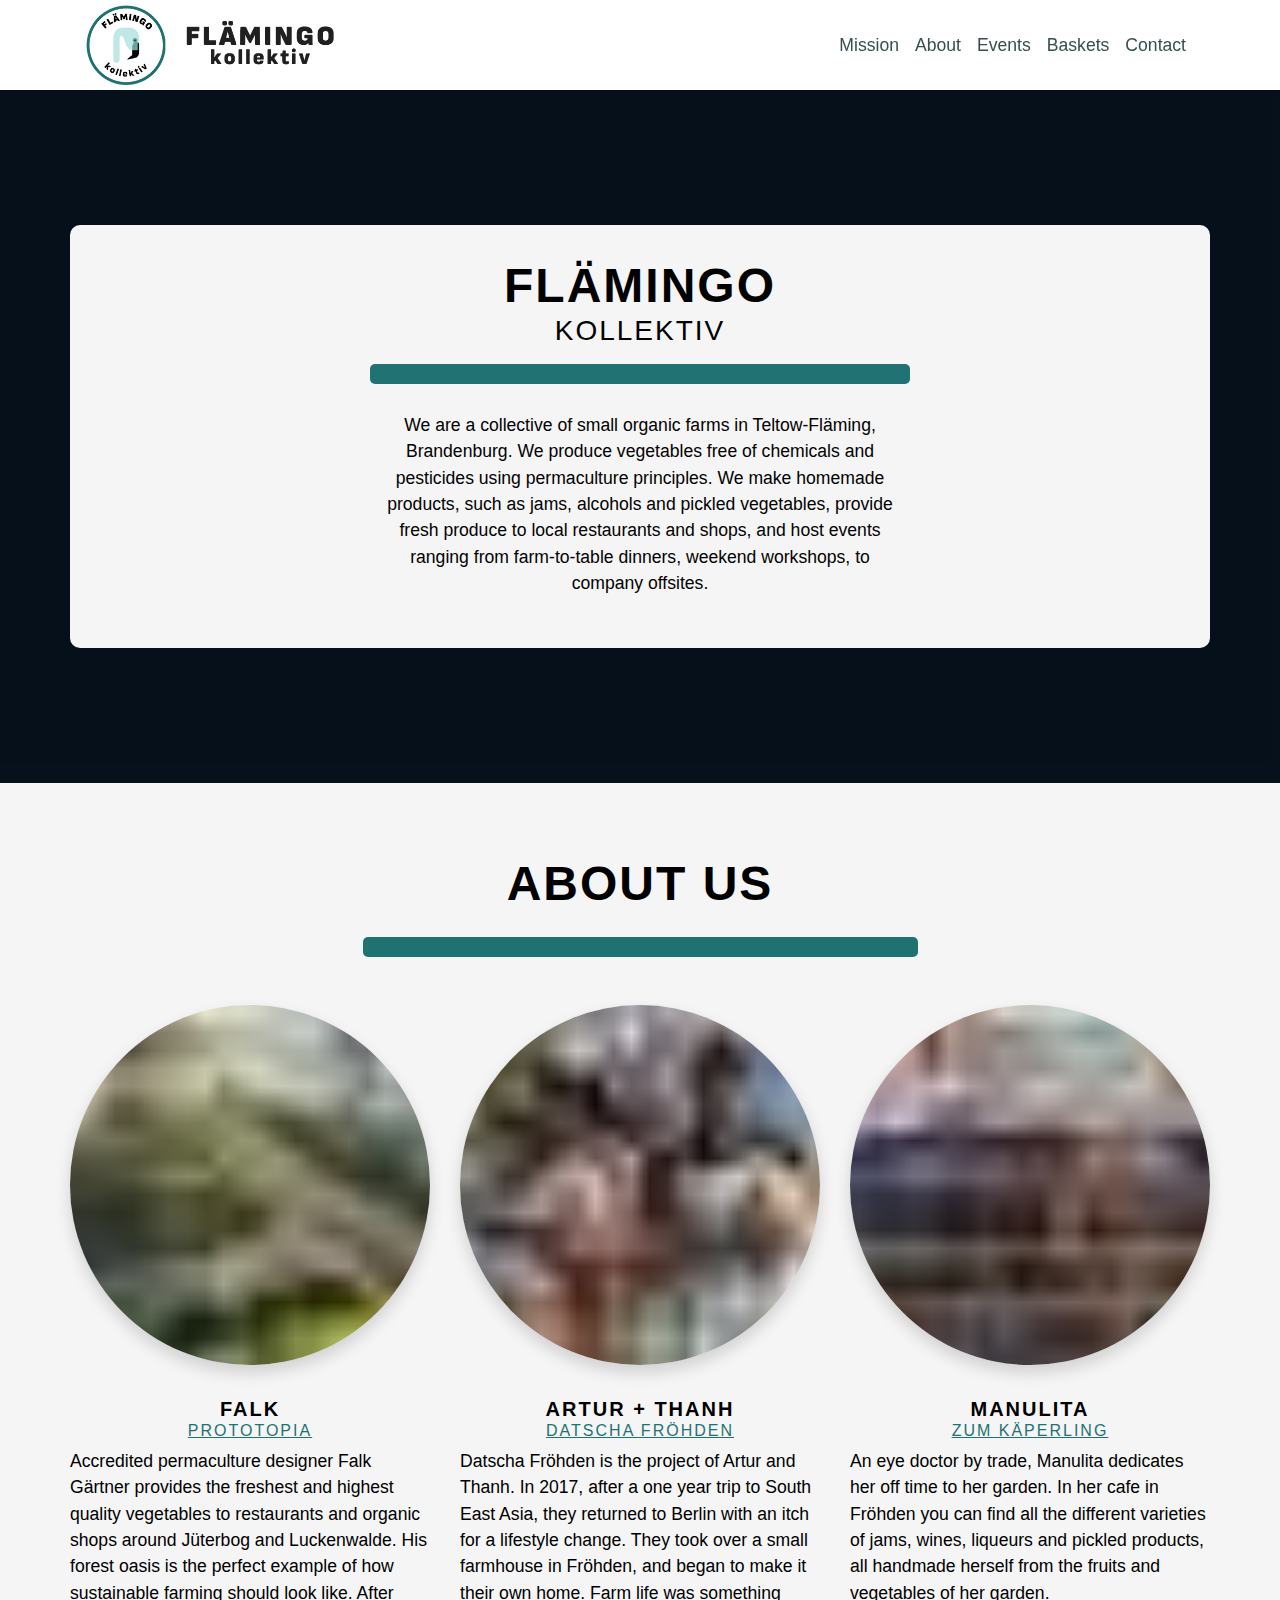
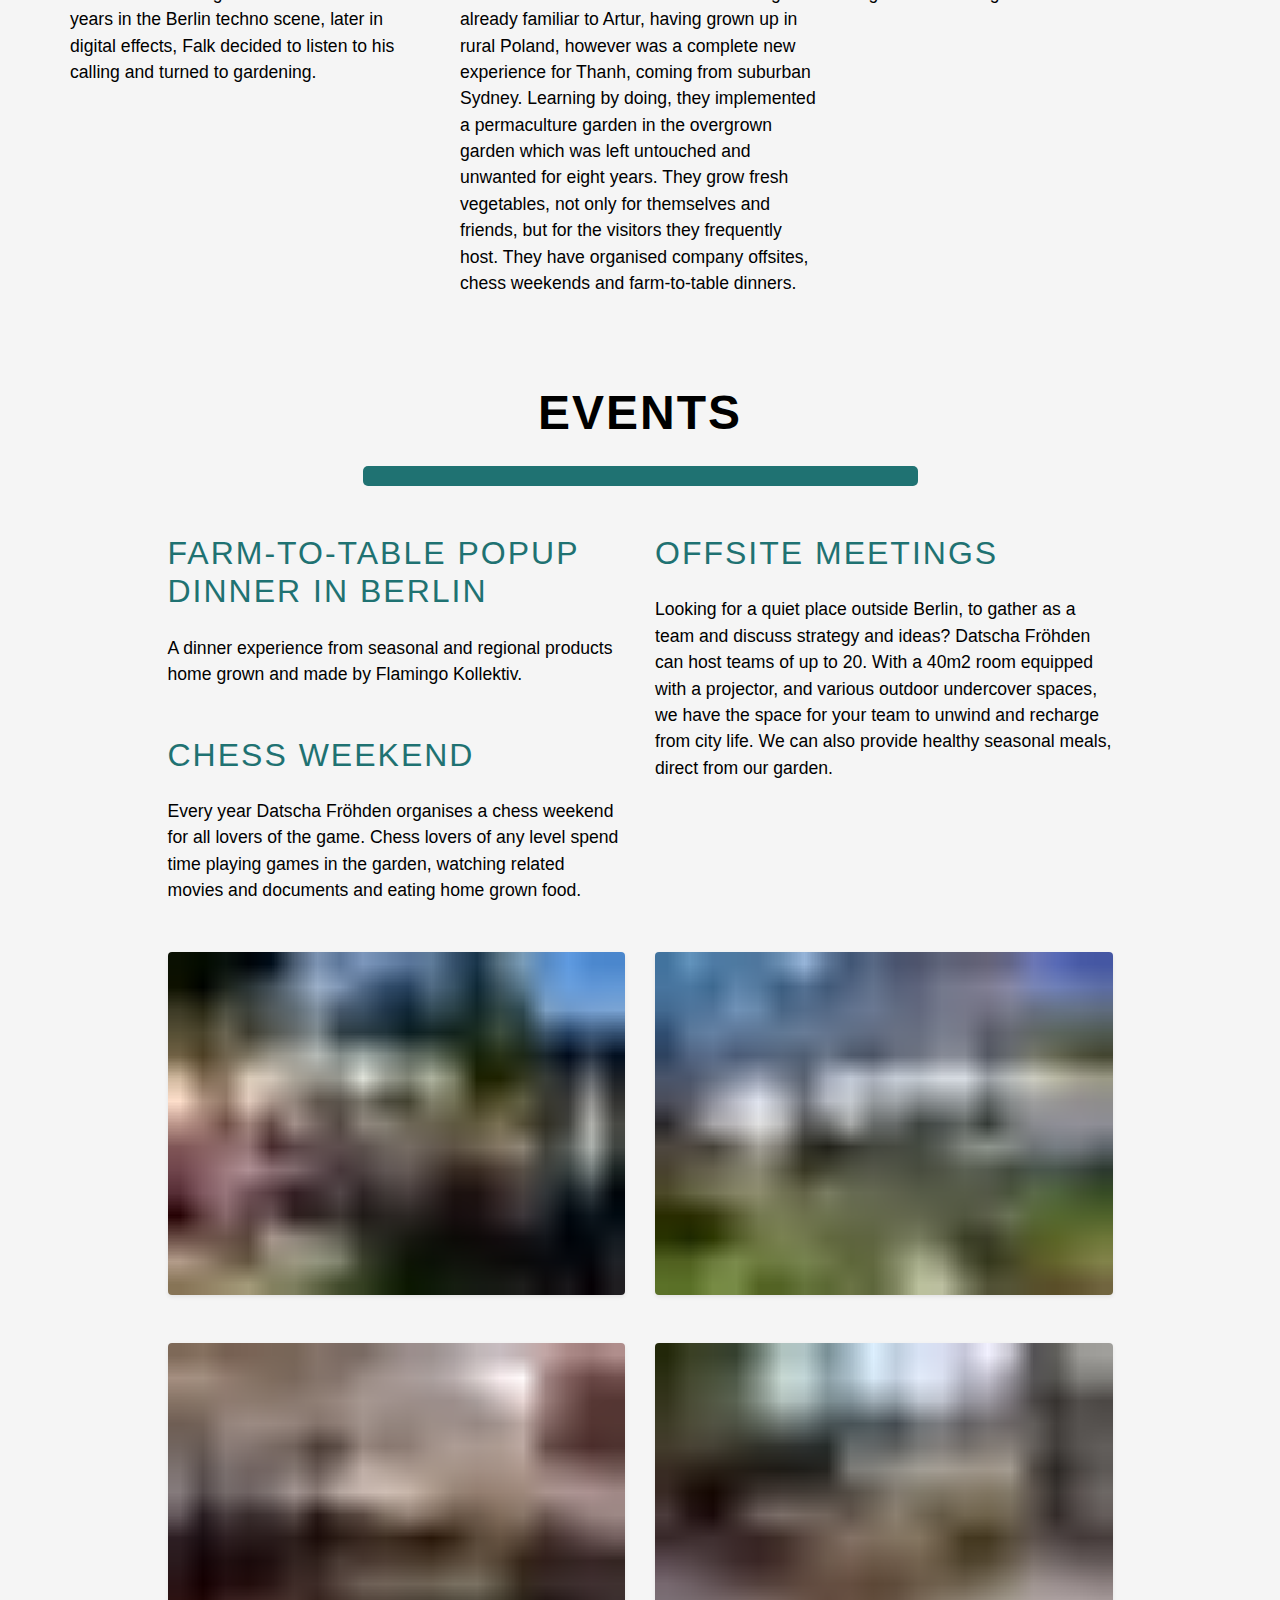
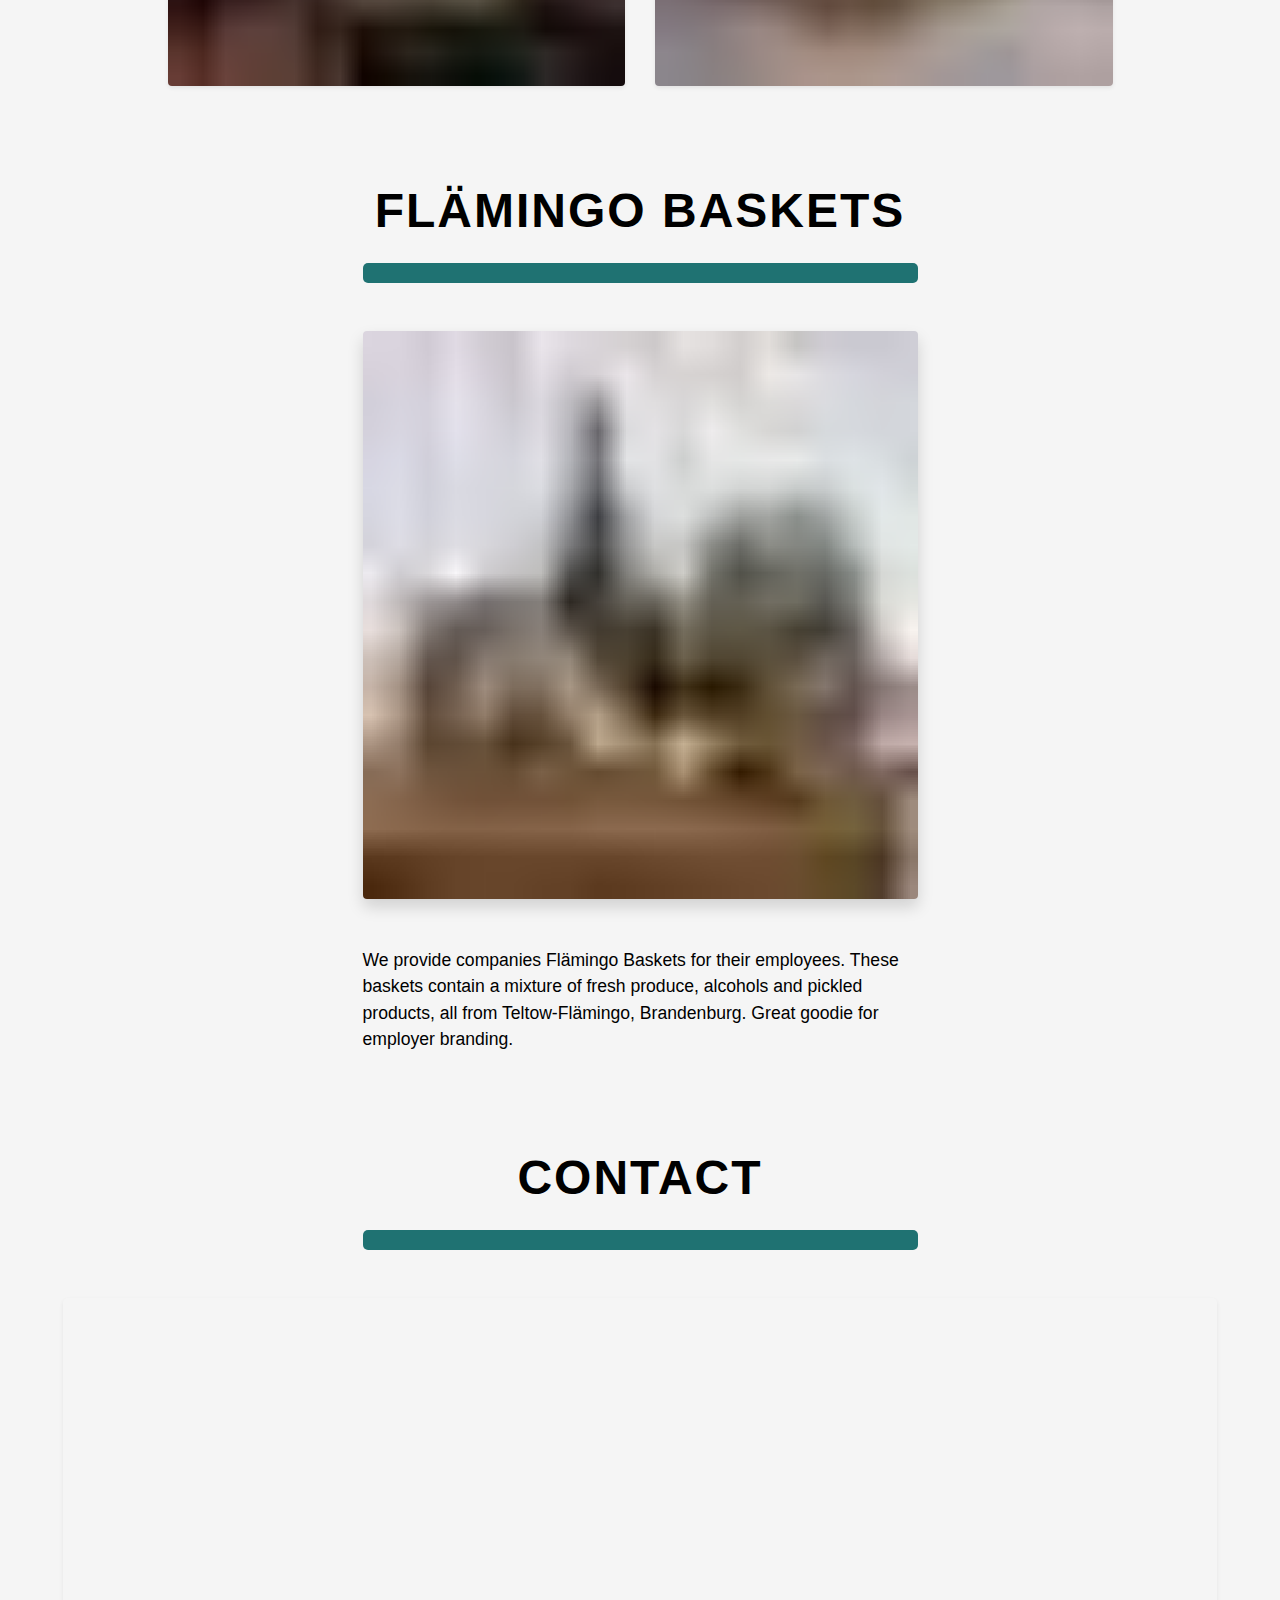
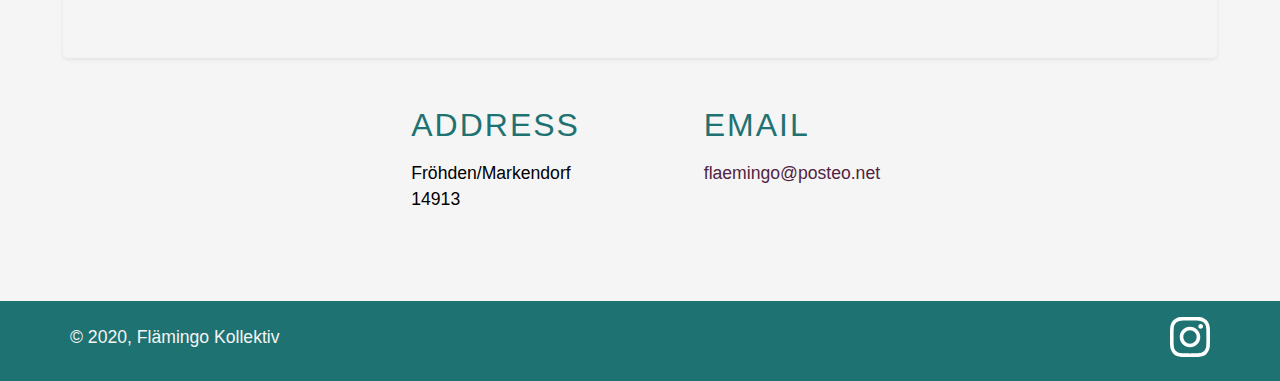
==== commit 2d1d7387: "Updates" ====
--- a/index.html
+++ b/index.html
@@ -1,12 +1,12 @@
-<!DOCTYPE html><html lang="en"><head><meta charSet="utf-8"/><meta http-equiv="x-ua-compatible" content="ie=edge"/><meta name="viewport" content="width=device-width, initial-scale=1, shrink-to-fit=no"/><style data-href="/styles.21feff56e2d757d14b3e.css">@font-face{font-family:Sofia Sans;src:url(/static/SofiaSans-Black-1d47a7f0a3336ec93c1bbc0ca08f30ae.woff) format("woff"),url(/static/SofiaSans-Black-b78e86bf564b56663ebf35ad68d0b4df.ttf) format("truetype");font-weight:400;font-style:normal}
+<!DOCTYPE html><html lang="en"><head><meta charSet="utf-8"/><meta http-equiv="x-ua-compatible" content="ie=edge"/><meta name="viewport" content="width=device-width, initial-scale=1, shrink-to-fit=no"/><style data-href="/flamingo/styles.8430e8fedd1a34e96509.css">@font-face{font-family:Sofia Sans;src:url(/flamingo/static/SofiaSans-Black-1d47a7f0a3336ec93c1bbc0ca08f30ae.woff) format("woff"),url(/flamingo/static/SofiaSans-Black-b78e86bf564b56663ebf35ad68d0b4df.ttf) format("truetype");font-weight:400;font-style:normal}
 /*!
  * Bootstrap v4.5.0 (https://getbootstrap.com/)
  * Copyright 2011-2020 The Bootstrap Authors
  * Copyright 2011-2020 Twitter, Inc.
  * Licensed under MIT (https://github.com/twbs/bootstrap/blob/master/LICENSE)
- */:root{--blue:#007bff;--indigo:#6610f2;--purple:#6f42c1;--pink:#e83e8c;--red:#dc3545;--orange:#fd7e14;--yellow:#ffc107;--green:#28a745;--teal:#20c997;--cyan:#17a2b8;--white:#fff;--gray:#6c757d;--gray-dark:#343a40;--primary:#007bff;--secondary:#6c757d;--success:#28a745;--info:#17a2b8;--warning:#ffc107;--danger:#dc3545;--light:#f8f9fa;--dark:#343a40;--breakpoint-xs:0;--breakpoint-sm:576px;--breakpoint-md:768px;--breakpoint-lg:992px;--breakpoint-xl:1200px;--font-family-sans-serif:-apple-system,BlinkMacSystemFont,"Segoe UI",Roboto,"Helvetica Neue",Arial,"Noto Sans",sans-serif,"Apple Color Emoji","Segoe UI Emoji","Segoe UI Symbol","Noto Color Emoji";--font-family-monospace:SFMono-Regular,Menlo,Monaco,Consolas,"Liberation Mono","Courier New",monospace}*,:after,:before{box-sizing:border-box}html{font-family:sans-serif;line-height:1.15;-webkit-text-size-adjust:100%;-webkit-tap-highlight-color:transparent}article,aside,figcaption,figure,footer,header,hgroup,main,nav,section{display:block}body{font-family:-apple-system,BlinkMacSystemFont,Segoe UI,Roboto,Helvetica Neue,Arial,Noto Sans,sans-serif,Apple Color Emoji,Segoe UI Emoji,Segoe UI Symbol,Noto Color Emoji;font-size:1rem;font-weight:400;line-height:1.5;color:#212529;text-align:left;background-color:#fff}[tabindex="-1"]:focus:not(:focus-visible){outline:0!important}hr{box-sizing:content-box;height:0;overflow:visible}h1,h2,h3,h4,h5,h6{margin-top:0;margin-bottom:.5rem}p{margin-top:0;margin-bottom:1rem}abbr[data-original-title],abbr[title]{text-decoration:underline;-webkit-text-decoration:underline dotted;text-decoration:underline dotted;cursor:help;border-bottom:0;-webkit-text-decoration-skip-ink:none;text-decoration-skip-ink:none}address{font-style:normal;line-height:inherit}address,dl,ol,ul{margin-bottom:1rem}dl,ol,ul{margin-top:0}ol ol,ol ul,ul ol,ul ul{margin-bottom:0}dt{font-weight:700}dd{margin-bottom:.5rem;margin-left:0}blockquote{margin:0 0 1rem}b,strong{font-weight:bolder}small{font-size:80%}sub,sup{position:relative;font-size:75%;line-height:0;vertical-align:baseline}sub{bottom:-.25em}sup{top:-.5em}a{color:#007bff;text-decoration:none;background-color:transparent}a:hover{color:#0056b3;text-decoration:underline}a:not([href]),a:not([href]):hover{color:inherit;text-decoration:none}code,kbd,pre,samp{font-family:SFMono-Regular,Menlo,Monaco,Consolas,Liberation Mono,Courier New,monospace;font-size:1em}pre{margin-top:0;margin-bottom:1rem;overflow:auto;-ms-overflow-style:scrollbar}figure{margin:0 0 1rem}img{border-style:none}img,svg{vertical-align:middle}svg{overflow:hidden}table{border-collapse:collapse}caption{padding-top:.75rem;padding-bottom:.75rem;color:#6c757d;text-align:left;caption-side:bottom}th{text-align:inherit}label{display:inline-block;margin-bottom:.5rem}button{border-radius:0}button:focus{outline:1px dotted;outline:5px auto -webkit-focus-ring-color}button,input,optgroup,select,textarea{margin:0;font-family:inherit;font-size:inherit;line-height:inherit}button,input{overflow:visible}button,select{text-transform:none}[role=button]{cursor:pointer}select{word-wrap:normal}[type=button],[type=reset],[type=submit],button{-webkit-appearance:button}[type=button]:not(:disabled),[type=reset]:not(:disabled),[type=submit]:not(:disabled),button:not(:disabled){cursor:pointer}[type=button]::-moz-focus-inner,[type=reset]::-moz-focus-inner,[type=submit]::-moz-focus-inner,button::-moz-focus-inner{padding:0;border-style:none}input[type=checkbox],input[type=radio]{box-sizing:border-box;padding:0}textarea{overflow:auto;resize:vertical}fieldset{min-width:0;padding:0;margin:0;border:0}legend{display:block;width:100%;max-width:100%;padding:0;margin-bottom:.5rem;font-size:1.5rem;line-height:inherit;color:inherit;white-space:normal}progress{vertical-align:baseline}[type=number]::-webkit-inner-spin-button,[type=number]::-webkit-outer-spin-button{height:auto}[type=search]{outline-offset:-2px;-webkit-appearance:none}[type=search]::-webkit-search-decoration{-webkit-appearance:none}::-webkit-file-upload-button{font:inherit;-webkit-appearance:button}output{display:inline-block}summary{display:list-item;cursor:pointer}template{display:none}[hidden]{display:none!important}.h1,.h2,.h3,.h4,.h5,.h6,h1,h2,h3,h4,h5,h6{margin-bottom:.5rem;font-weight:500;line-height:1.2}.h1,h1{font-size:2.5rem}.h2,h2{font-size:2rem}.h3,h3{font-size:1.75rem}.h4,h4{font-size:1.5rem}.h5,h5{font-size:1.25rem}.h6,h6{font-size:1rem}.lead{font-size:1.25rem;font-weight:300}.display-1{font-size:6rem}.display-1,.display-2{font-weight:300;line-height:1.2}.display-2{font-size:5.5rem}.display-3{font-size:4.5rem}.display-3,.display-4{font-weight:300;line-height:1.2}.display-4{font-size:3.5rem}hr{margin-top:1rem;margin-bottom:1rem;border:0;border-top:1px solid rgba(0,0,0,.1)}.small,small{font-size:80%;font-weight:400}.mark,mark{padding:.2em;background-color:#fcf8e3}.list-inline,.list-unstyled{padding-left:0;list-style:none}.list-inline-item{display:inline-block}.list-inline-item:not(:last-child){margin-right:.5rem}.initialism{font-size:90%;text-transform:uppercase}.blockquote{margin-bottom:1rem;font-size:1.25rem}.blockquote-footer{display:block;font-size:80%;color:#6c757d}.blockquote-footer:before{content:"\2014\A0"}.img-fluid,.img-thumbnail{max-width:100%;height:auto}.img-thumbnail{padding:.25rem;background-color:#fff;border:1px solid #dee2e6;border-radius:.25rem}.figure{display:inline-block}.figure-img{margin-bottom:.5rem;line-height:1}.figure-caption{font-size:90%;color:#6c757d}code{font-size:87.5%;color:#e83e8c;word-wrap:break-word}a>code{color:inherit}kbd{padding:.2rem .4rem;font-size:87.5%;color:#fff;background-color:#212529;border-radius:.2rem}kbd kbd{padding:0;font-size:100%;font-weight:700}pre{display:block;font-size:87.5%;color:#212529}pre code{font-size:inherit;color:inherit;word-break:normal}.pre-scrollable{max-height:340px;overflow-y:scroll}.container{width:100%;padding-right:15px;padding-left:15px;margin-right:auto;margin-left:auto}@media (min-width:576px){.container{max-width:540px}}@media (min-width:768px){.container{max-width:720px}}@media (min-width:992px){.container{max-width:960px}}@media (min-width:1200px){.container{max-width:1140px}}.container-fluid,.container-lg,.container-md,.container-sm,.container-xl{width:100%;padding-right:15px;padding-left:15px;margin-right:auto;margin-left:auto}@media (min-width:576px){.container,.container-sm{max-width:540px}}@media (min-width:768px){.container,.container-md,.container-sm{max-width:720px}}@media (min-width:992px){.container,.container-lg,.container-md,.container-sm{max-width:960px}}@media (min-width:1200px){.container,.container-lg,.container-md,.container-sm,.container-xl{max-width:1140px}}.row{display:flex;flex-wrap:wrap;margin-right:-15px;margin-left:-15px}.no-gutters{margin-right:0;margin-left:0}.no-gutters>.col,.no-gutters>[class*=col-]{padding-right:0;padding-left:0}.col,.col-1,.col-2,.col-3,.col-4,.col-5,.col-6,.col-7,.col-8,.col-9,.col-10,.col-11,.col-12,.col-auto,.col-lg,.col-lg-1,.col-lg-2,.col-lg-3,.col-lg-4,.col-lg-5,.col-lg-6,.col-lg-7,.col-lg-8,.col-lg-9,.col-lg-10,.col-lg-11,.col-lg-12,.col-lg-auto,.col-md,.col-md-1,.col-md-2,.col-md-3,.col-md-4,.col-md-5,.col-md-6,.col-md-7,.col-md-8,.col-md-9,.col-md-10,.col-md-11,.col-md-12,.col-md-auto,.col-sm,.col-sm-1,.col-sm-2,.col-sm-3,.col-sm-4,.col-sm-5,.col-sm-6,.col-sm-7,.col-sm-8,.col-sm-9,.col-sm-10,.col-sm-11,.col-sm-12,.col-sm-auto,.col-xl,.col-xl-1,.col-xl-2,.col-xl-3,.col-xl-4,.col-xl-5,.col-xl-6,.col-xl-7,.col-xl-8,.col-xl-9,.col-xl-10,.col-xl-11,.col-xl-12,.col-xl-auto{position:relative;width:100%;padding-right:15px;padding-left:15px}.col{flex-basis:0;flex-grow:1;min-width:0;max-width:100%}.row-cols-1>*{flex:0 0 100%;max-width:100%}.row-cols-2>*{flex:0 0 50%;max-width:50%}.row-cols-3>*{flex:0 0 33.333333%;max-width:33.333333%}.row-cols-4>*{flex:0 0 25%;max-width:25%}.row-cols-5>*{flex:0 0 20%;max-width:20%}.row-cols-6>*{flex:0 0 16.666667%;max-width:16.666667%}.col-auto{flex:0 0 auto;width:auto;max-width:100%}.col-1{flex:0 0 8.333333%;max-width:8.333333%}.col-2{flex:0 0 16.666667%;max-width:16.666667%}.col-3{flex:0 0 25%;max-width:25%}.col-4{flex:0 0 33.333333%;max-width:33.333333%}.col-5{flex:0 0 41.666667%;max-width:41.666667%}.col-6{flex:0 0 50%;max-width:50%}.col-7{flex:0 0 58.333333%;max-width:58.333333%}.col-8{flex:0 0 66.666667%;max-width:66.666667%}.col-9{flex:0 0 75%;max-width:75%}.col-10{flex:0 0 83.333333%;max-width:83.333333%}.col-11{flex:0 0 91.666667%;max-width:91.666667%}.col-12{flex:0 0 100%;max-width:100%}.order-first{order:-1}.order-last{order:13}.order-0{order:0}.order-1{order:1}.order-2{order:2}.order-3{order:3}.order-4{order:4}.order-5{order:5}.order-6{order:6}.order-7{order:7}.order-8{order:8}.order-9{order:9}.order-10{order:10}.order-11{order:11}.order-12{order:12}.offset-1{margin-left:8.333333%}.offset-2{margin-left:16.666667%}.offset-3{margin-left:25%}.offset-4{margin-left:33.333333%}.offset-5{margin-left:41.666667%}.offset-6{margin-left:50%}.offset-7{margin-left:58.333333%}.offset-8{margin-left:66.666667%}.offset-9{margin-left:75%}.offset-10{margin-left:83.333333%}.offset-11{margin-left:91.666667%}@media (min-width:576px){.col-sm{flex-basis:0;flex-grow:1;min-width:0;max-width:100%}.row-cols-sm-1>*{flex:0 0 100%;max-width:100%}.row-cols-sm-2>*{flex:0 0 50%;max-width:50%}.row-cols-sm-3>*{flex:0 0 33.333333%;max-width:33.333333%}.row-cols-sm-4>*{flex:0 0 25%;max-width:25%}.row-cols-sm-5>*{flex:0 0 20%;max-width:20%}.row-cols-sm-6>*{flex:0 0 16.666667%;max-width:16.666667%}.col-sm-auto{flex:0 0 auto;width:auto;max-width:100%}.col-sm-1{flex:0 0 8.333333%;max-width:8.333333%}.col-sm-2{flex:0 0 16.666667%;max-width:16.666667%}.col-sm-3{flex:0 0 25%;max-width:25%}.col-sm-4{flex:0 0 33.333333%;max-width:33.333333%}.col-sm-5{flex:0 0 41.666667%;max-width:41.666667%}.col-sm-6{flex:0 0 50%;max-width:50%}.col-sm-7{flex:0 0 58.333333%;max-width:58.333333%}.col-sm-8{flex:0 0 66.666667%;max-width:66.666667%}.col-sm-9{flex:0 0 75%;max-width:75%}.col-sm-10{flex:0 0 83.333333%;max-width:83.333333%}.col-sm-11{flex:0 0 91.666667%;max-width:91.666667%}.col-sm-12{flex:0 0 100%;max-width:100%}.order-sm-first{order:-1}.order-sm-last{order:13}.order-sm-0{order:0}.order-sm-1{order:1}.order-sm-2{order:2}.order-sm-3{order:3}.order-sm-4{order:4}.order-sm-5{order:5}.order-sm-6{order:6}.order-sm-7{order:7}.order-sm-8{order:8}.order-sm-9{order:9}.order-sm-10{order:10}.order-sm-11{order:11}.order-sm-12{order:12}.offset-sm-0{margin-left:0}.offset-sm-1{margin-left:8.333333%}.offset-sm-2{margin-left:16.666667%}.offset-sm-3{margin-left:25%}.offset-sm-4{margin-left:33.333333%}.offset-sm-5{margin-left:41.666667%}.offset-sm-6{margin-left:50%}.offset-sm-7{margin-left:58.333333%}.offset-sm-8{margin-left:66.666667%}.offset-sm-9{margin-left:75%}.offset-sm-10{margin-left:83.333333%}.offset-sm-11{margin-left:91.666667%}}@media (min-width:768px){.col-md{flex-basis:0;flex-grow:1;min-width:0;max-width:100%}.row-cols-md-1>*{flex:0 0 100%;max-width:100%}.row-cols-md-2>*{flex:0 0 50%;max-width:50%}.row-cols-md-3>*{flex:0 0 33.333333%;max-width:33.333333%}.row-cols-md-4>*{flex:0 0 25%;max-width:25%}.row-cols-md-5>*{flex:0 0 20%;max-width:20%}.row-cols-md-6>*{flex:0 0 16.666667%;max-width:16.666667%}.col-md-auto{flex:0 0 auto;width:auto;max-width:100%}.col-md-1{flex:0 0 8.333333%;max-width:8.333333%}.col-md-2{flex:0 0 16.666667%;max-width:16.666667%}.col-md-3{flex:0 0 25%;max-width:25%}.col-md-4{flex:0 0 33.333333%;max-width:33.333333%}.col-md-5{flex:0 0 41.666667%;max-width:41.666667%}.col-md-6{flex:0 0 50%;max-width:50%}.col-md-7{flex:0 0 58.333333%;max-width:58.333333%}.col-md-8{flex:0 0 66.666667%;max-width:66.666667%}.col-md-9{flex:0 0 75%;max-width:75%}.col-md-10{flex:0 0 83.333333%;max-width:83.333333%}.col-md-11{flex:0 0 91.666667%;max-width:91.666667%}.col-md-12{flex:0 0 100%;max-width:100%}.order-md-first{order:-1}.order-md-last{order:13}.order-md-0{order:0}.order-md-1{order:1}.order-md-2{order:2}.order-md-3{order:3}.order-md-4{order:4}.order-md-5{order:5}.order-md-6{order:6}.order-md-7{order:7}.order-md-8{order:8}.order-md-9{order:9}.order-md-10{order:10}.order-md-11{order:11}.order-md-12{order:12}.offset-md-0{margin-left:0}.offset-md-1{margin-left:8.333333%}.offset-md-2{margin-left:16.666667%}.offset-md-3{margin-left:25%}.offset-md-4{margin-left:33.333333%}.offset-md-5{margin-left:41.666667%}.offset-md-6{margin-left:50%}.offset-md-7{margin-left:58.333333%}.offset-md-8{margin-left:66.666667%}.offset-md-9{margin-left:75%}.offset-md-10{margin-left:83.333333%}.offset-md-11{margin-left:91.666667%}}@media (min-width:992px){.col-lg{flex-basis:0;flex-grow:1;min-width:0;max-width:100%}.row-cols-lg-1>*{flex:0 0 100%;max-width:100%}.row-cols-lg-2>*{flex:0 0 50%;max-width:50%}.row-cols-lg-3>*{flex:0 0 33.333333%;max-width:33.333333%}.row-cols-lg-4>*{flex:0 0 25%;max-width:25%}.row-cols-lg-5>*{flex:0 0 20%;max-width:20%}.row-cols-lg-6>*{flex:0 0 16.666667%;max-width:16.666667%}.col-lg-auto{flex:0 0 auto;width:auto;max-width:100%}.col-lg-1{flex:0 0 8.333333%;max-width:8.333333%}.col-lg-2{flex:0 0 16.666667%;max-width:16.666667%}.col-lg-3{flex:0 0 25%;max-width:25%}.col-lg-4{flex:0 0 33.333333%;max-width:33.333333%}.col-lg-5{flex:0 0 41.666667%;max-width:41.666667%}.col-lg-6{flex:0 0 50%;max-width:50%}.col-lg-7{flex:0 0 58.333333%;max-width:58.333333%}.col-lg-8{flex:0 0 66.666667%;max-width:66.666667%}.col-lg-9{flex:0 0 75%;max-width:75%}.col-lg-10{flex:0 0 83.333333%;max-width:83.333333%}.col-lg-11{flex:0 0 91.666667%;max-width:91.666667%}.col-lg-12{flex:0 0 100%;max-width:100%}.order-lg-first{order:-1}.order-lg-last{order:13}.order-lg-0{order:0}.order-lg-1{order:1}.order-lg-2{order:2}.order-lg-3{order:3}.order-lg-4{order:4}.order-lg-5{order:5}.order-lg-6{order:6}.order-lg-7{order:7}.order-lg-8{order:8}.order-lg-9{order:9}.order-lg-10{order:10}.order-lg-11{order:11}.order-lg-12{order:12}.offset-lg-0{margin-left:0}.offset-lg-1{margin-left:8.333333%}.offset-lg-2{margin-left:16.666667%}.offset-lg-3{margin-left:25%}.offset-lg-4{margin-left:33.333333%}.offset-lg-5{margin-left:41.666667%}.offset-lg-6{margin-left:50%}.offset-lg-7{margin-left:58.333333%}.offset-lg-8{margin-left:66.666667%}.offset-lg-9{margin-left:75%}.offset-lg-10{margin-left:83.333333%}.offset-lg-11{margin-left:91.666667%}}@media (min-width:1200px){.col-xl{flex-basis:0;flex-grow:1;min-width:0;max-width:100%}.row-cols-xl-1>*{flex:0 0 100%;max-width:100%}.row-cols-xl-2>*{flex:0 0 50%;max-width:50%}.row-cols-xl-3>*{flex:0 0 33.333333%;max-width:33.333333%}.row-cols-xl-4>*{flex:0 0 25%;max-width:25%}.row-cols-xl-5>*{flex:0 0 20%;max-width:20%}.row-cols-xl-6>*{flex:0 0 16.666667%;max-width:16.666667%}.col-xl-auto{flex:0 0 auto;width:auto;max-width:100%}.col-xl-1{flex:0 0 8.333333%;max-width:8.333333%}.col-xl-2{flex:0 0 16.666667%;max-width:16.666667%}.col-xl-3{flex:0 0 25%;max-width:25%}.col-xl-4{flex:0 0 33.333333%;max-width:33.333333%}.col-xl-5{flex:0 0 41.666667%;max-width:41.666667%}.col-xl-6{flex:0 0 50%;max-width:50%}.col-xl-7{flex:0 0 58.333333%;max-width:58.333333%}.col-xl-8{flex:0 0 66.666667%;max-width:66.666667%}.col-xl-9{flex:0 0 75%;max-width:75%}.col-xl-10{flex:0 0 83.333333%;max-width:83.333333%}.col-xl-11{flex:0 0 91.666667%;max-width:91.666667%}.col-xl-12{flex:0 0 100%;max-width:100%}.order-xl-first{order:-1}.order-xl-last{order:13}.order-xl-0{order:0}.order-xl-1{order:1}.order-xl-2{order:2}.order-xl-3{order:3}.order-xl-4{order:4}.order-xl-5{order:5}.order-xl-6{order:6}.order-xl-7{order:7}.order-xl-8{order:8}.order-xl-9{order:9}.order-xl-10{order:10}.order-xl-11{order:11}.order-xl-12{order:12}.offset-xl-0{margin-left:0}.offset-xl-1{margin-left:8.333333%}.offset-xl-2{margin-left:16.666667%}.offset-xl-3{margin-left:25%}.offset-xl-4{margin-left:33.333333%}.offset-xl-5{margin-left:41.666667%}.offset-xl-6{margin-left:50%}.offset-xl-7{margin-left:58.333333%}.offset-xl-8{margin-left:66.666667%}.offset-xl-9{margin-left:75%}.offset-xl-10{margin-left:83.333333%}.offset-xl-11{margin-left:91.666667%}}.table{width:100%;margin-bottom:1rem;color:#212529}.table td,.table th{padding:.75rem;vertical-align:top;border-top:1px solid #dee2e6}.table thead th{vertical-align:bottom;border-bottom:2px solid #dee2e6}.table tbody+tbody{border-top:2px solid #dee2e6}.table-sm td,.table-sm th{padding:.3rem}.table-bordered,.table-bordered td,.table-bordered th{border:1px solid #dee2e6}.table-bordered thead td,.table-bordered thead th{border-bottom-width:2px}.table-borderless tbody+tbody,.table-borderless td,.table-borderless th,.table-borderless thead th{border:0}.table-striped tbody tr:nth-of-type(odd){background-color:rgba(0,0,0,.05)}.table-hover tbody tr:hover{color:#212529;background-color:rgba(0,0,0,.075)}.table-primary,.table-primary>td,.table-primary>th{background-color:#b8daff}.table-primary tbody+tbody,.table-primary td,.table-primary th,.table-primary thead th{border-color:#7abaff}.table-hover .table-primary:hover,.table-hover .table-primary:hover>td,.table-hover .table-primary:hover>th{background-color:#9fcdff}.table-secondary,.table-secondary>td,.table-secondary>th{background-color:#d6d8db}.table-secondary tbody+tbody,.table-secondary td,.table-secondary th,.table-secondary thead th{border-color:#b3b7bb}.table-hover .table-secondary:hover,.table-hover .table-secondary:hover>td,.table-hover .table-secondary:hover>th{background-color:#c8cbcf}.table-success,.table-success>td,.table-success>th{background-color:#c3e6cb}.table-success tbody+tbody,.table-success td,.table-success th,.table-success thead th{border-color:#8fd19e}.table-hover .table-success:hover,.table-hover .table-success:hover>td,.table-hover .table-success:hover>th{background-color:#b1dfbb}.table-info,.table-info>td,.table-info>th{background-color:#bee5eb}.table-info tbody+tbody,.table-info td,.table-info th,.table-info thead th{border-color:#86cfda}.table-hover .table-info:hover,.table-hover .table-info:hover>td,.table-hover .table-info:hover>th{background-color:#abdde5}.table-warning,.table-warning>td,.table-warning>th{background-color:#ffeeba}.table-warning tbody+tbody,.table-warning td,.table-warning th,.table-warning thead th{border-color:#ffdf7e}.table-hover .table-warning:hover,.table-hover .table-warning:hover>td,.table-hover .table-warning:hover>th{background-color:#ffe8a1}.table-danger,.table-danger>td,.table-danger>th{background-color:#f5c6cb}.table-danger tbody+tbody,.table-danger td,.table-danger th,.table-danger thead th{border-color:#ed969e}.table-hover .table-danger:hover,.table-hover .table-danger:hover>td,.table-hover .table-danger:hover>th{background-color:#f1b0b7}.table-light,.table-light>td,.table-light>th{background-color:#fdfdfe}.table-light tbody+tbody,.table-light td,.table-light th,.table-light thead th{border-color:#fbfcfc}.table-hover .table-light:hover,.table-hover .table-light:hover>td,.table-hover .table-light:hover>th{background-color:#ececf6}.table-dark,.table-dark>td,.table-dark>th{background-color:#c6c8ca}.table-dark tbody+tbody,.table-dark td,.table-dark th,.table-dark thead th{border-color:#95999c}.table-hover .table-dark:hover,.table-hover .table-dark:hover>td,.table-hover .table-dark:hover>th{background-color:#b9bbbe}.table-active,.table-active>td,.table-active>th,.table-hover .table-active:hover,.table-hover .table-active:hover>td,.table-hover .table-active:hover>th{background-color:rgba(0,0,0,.075)}.table .thead-dark th{color:#fff;background-color:#343a40;border-color:#454d55}.table .thead-light th{color:#495057;background-color:#e9ecef;border-color:#dee2e6}.table-dark{color:#fff;background-color:#343a40}.table-dark td,.table-dark th,.table-dark thead th{border-color:#454d55}.table-dark.table-bordered{border:0}.table-dark.table-striped tbody tr:nth-of-type(odd){background-color:hsla(0,0%,100%,.05)}.table-dark.table-hover tbody tr:hover{color:#fff;background-color:hsla(0,0%,100%,.075)}@media (max-width:575.98px){.table-responsive-sm{display:block;width:100%;overflow-x:auto;-webkit-overflow-scrolling:touch}.table-responsive-sm>.table-bordered{border:0}}@media (max-width:767.98px){.table-responsive-md{display:block;width:100%;overflow-x:auto;-webkit-overflow-scrolling:touch}.table-responsive-md>.table-bordered{border:0}}@media (max-width:991.98px){.table-responsive-lg{display:block;width:100%;overflow-x:auto;-webkit-overflow-scrolling:touch}.table-responsive-lg>.table-bordered{border:0}}@media (max-width:1199.98px){.table-responsive-xl{display:block;width:100%;overflow-x:auto;-webkit-overflow-scrolling:touch}.table-responsive-xl>.table-bordered{border:0}}.table-responsive{display:block;width:100%;overflow-x:auto;-webkit-overflow-scrolling:touch}.table-responsive>.table-bordered{border:0}.form-control{display:block;width:100%;height:calc(1.5em + .75rem + 2px);padding:.375rem .75rem;font-size:1rem;font-weight:400;line-height:1.5;color:#495057;background-color:#fff;background-clip:padding-box;border:1px solid #ced4da;border-radius:.25rem;transition:border-color .15s ease-in-out,box-shadow .15s ease-in-out}@media (prefers-reduced-motion:reduce){.form-control{transition:none}}.form-control::-ms-expand{background-color:transparent;border:0}.form-control:-moz-focusring{color:transparent;text-shadow:0 0 0 #495057}.form-control:focus{color:#495057;background-color:#fff;border-color:#80bdff;outline:0;box-shadow:0 0 0 .2rem rgba(0,123,255,.25)}.form-control::-webkit-input-placeholder{color:#6c757d;opacity:1}.form-control:-ms-input-placeholder{color:#6c757d;opacity:1}.form-control::-ms-input-placeholder{color:#6c757d;opacity:1}.form-control::placeholder{color:#6c757d;opacity:1}.form-control:disabled,.form-control[readonly]{background-color:#e9ecef;opacity:1}input[type=date].form-control,input[type=datetime-local].form-control,input[type=month].form-control,input[type=time].form-control{-webkit-appearance:none;-moz-appearance:none;appearance:none}select.form-control:focus::-ms-value{color:#495057;background-color:#fff}.form-control-file,.form-control-range{display:block;width:100%}.col-form-label{padding-top:calc(.375rem + 1px);padding-bottom:calc(.375rem + 1px);margin-bottom:0;font-size:inherit;line-height:1.5}.col-form-label-lg{padding-top:calc(.5rem + 1px);padding-bottom:calc(.5rem + 1px);font-size:1.25rem;line-height:1.5}.col-form-label-sm{padding-top:calc(.25rem + 1px);padding-bottom:calc(.25rem + 1px);font-size:.875rem;line-height:1.5}.form-control-plaintext{display:block;width:100%;padding:.375rem 0;margin-bottom:0;font-size:1rem;line-height:1.5;color:#212529;background-color:transparent;border:solid transparent;border-width:1px 0}.form-control-plaintext.form-control-lg,.form-control-plaintext.form-control-sm{padding-right:0;padding-left:0}.form-control-sm{height:calc(1.5em + .5rem + 2px);padding:.25rem .5rem;font-size:.875rem;line-height:1.5;border-radius:.2rem}.form-control-lg{height:calc(1.5em + 1rem + 2px);padding:.5rem 1rem;font-size:1.25rem;line-height:1.5;border-radius:.3rem}select.form-control[multiple],select.form-control[size],textarea.form-control{height:auto}.form-group{margin-bottom:1rem}.form-text{display:block;margin-top:.25rem}.form-row{display:flex;flex-wrap:wrap;margin-right:-5px;margin-left:-5px}.form-row>.col,.form-row>[class*=col-]{padding-right:5px;padding-left:5px}.form-check{position:relative;display:block;padding-left:1.25rem}.form-check-input{position:absolute;margin-top:.3rem;margin-left:-1.25rem}.form-check-input:disabled~.form-check-label,.form-check-input[disabled]~.form-check-label{color:#6c757d}.form-check-label{margin-bottom:0}.form-check-inline{display:inline-flex;align-items:center;padding-left:0;margin-right:.75rem}.form-check-inline .form-check-input{position:static;margin-top:0;margin-right:.3125rem;margin-left:0}.valid-feedback{display:none;width:100%;margin-top:.25rem;font-size:80%;color:#28a745}.valid-tooltip{position:absolute;top:100%;z-index:5;display:none;max-width:100%;padding:.25rem .5rem;margin-top:.1rem;font-size:.875rem;line-height:1.5;color:#fff;background-color:rgba(40,167,69,.9);border-radius:.25rem}.is-valid~.valid-feedback,.is-valid~.valid-tooltip,.was-validated :valid~.valid-feedback,.was-validated :valid~.valid-tooltip{display:block}.form-control.is-valid,.was-validated .form-control:valid{border-color:#28a745;padding-right:calc(1.5em + .75rem);background-image:url("data:image/svg+xml;charset=utf-8,%3Csvg xmlns='http://www.w3.org/2000/svg' width='8' height='8' viewBox='0 0 8 8'%3E%3Cpath fill='%2328a745' d='M2.3 6.73L.6 4.53c-.4-1.04.46-1.4 1.1-.8l1.1 1.4 3.4-3.8c.6-.63 1.6-.27 1.2.7l-4 4.6c-.43.5-.8.4-1.1.1z'/%3E%3C/svg%3E");background-repeat:no-repeat;background-position:right calc(.375em + .1875rem) center;background-size:calc(.75em + .375rem) calc(.75em + .375rem)}.form-control.is-valid:focus,.was-validated .form-control:valid:focus{border-color:#28a745;box-shadow:0 0 0 .2rem rgba(40,167,69,.25)}.was-validated textarea.form-control:valid,textarea.form-control.is-valid{padding-right:calc(1.5em + .75rem);background-position:top calc(.375em + .1875rem) right calc(.375em + .1875rem)}.custom-select.is-valid,.was-validated .custom-select:valid{border-color:#28a745;padding-right:calc(.75em + 2.3125rem);background:url("data:image/svg+xml;charset=utf-8,%3Csvg xmlns='http://www.w3.org/2000/svg' width='4' height='5' viewBox='0 0 4 5'%3E%3Cpath fill='%23343a40' d='M2 0L0 2h4zm0 5L0 3h4z'/%3E%3C/svg%3E") no-repeat right .75rem center/8px 10px,url("data:image/svg+xml;charset=utf-8,%3Csvg xmlns='http://www.w3.org/2000/svg' width='8' height='8' viewBox='0 0 8 8'%3E%3Cpath fill='%2328a745' d='M2.3 6.73L.6 4.53c-.4-1.04.46-1.4 1.1-.8l1.1 1.4 3.4-3.8c.6-.63 1.6-.27 1.2.7l-4 4.6c-.43.5-.8.4-1.1.1z'/%3E%3C/svg%3E") #fff no-repeat center right 1.75rem/calc(.75em + .375rem) calc(.75em + .375rem)}.custom-select.is-valid:focus,.was-validated .custom-select:valid:focus{border-color:#28a745;box-shadow:0 0 0 .2rem rgba(40,167,69,.25)}.form-check-input.is-valid~.form-check-label,.was-validated .form-check-input:valid~.form-check-label{color:#28a745}.form-check-input.is-valid~.valid-feedback,.form-check-input.is-valid~.valid-tooltip,.was-validated .form-check-input:valid~.valid-feedback,.was-validated .form-check-input:valid~.valid-tooltip{display:block}.custom-control-input.is-valid~.custom-control-label,.was-validated .custom-control-input:valid~.custom-control-label{color:#28a745}.custom-control-input.is-valid~.custom-control-label:before,.was-validated .custom-control-input:valid~.custom-control-label:before{border-color:#28a745}.custom-control-input.is-valid:checked~.custom-control-label:before,.was-validated .custom-control-input:valid:checked~.custom-control-label:before{border-color:#34ce57;background-color:#34ce57}.custom-control-input.is-valid:focus~.custom-control-label:before,.was-validated .custom-control-input:valid:focus~.custom-control-label:before{box-shadow:0 0 0 .2rem rgba(40,167,69,.25)}.custom-control-input.is-valid:focus:not(:checked)~.custom-control-label:before,.custom-file-input.is-valid~.custom-file-label,.was-validated .custom-control-input:valid:focus:not(:checked)~.custom-control-label:before,.was-validated .custom-file-input:valid~.custom-file-label{border-color:#28a745}.custom-file-input.is-valid:focus~.custom-file-label,.was-validated .custom-file-input:valid:focus~.custom-file-label{border-color:#28a745;box-shadow:0 0 0 .2rem rgba(40,167,69,.25)}.invalid-feedback{display:none;width:100%;margin-top:.25rem;font-size:80%;color:#dc3545}.invalid-tooltip{position:absolute;top:100%;z-index:5;display:none;max-width:100%;padding:.25rem .5rem;margin-top:.1rem;font-size:.875rem;line-height:1.5;color:#fff;background-color:rgba(220,53,69,.9);border-radius:.25rem}.is-invalid~.invalid-feedback,.is-invalid~.invalid-tooltip,.was-validated :invalid~.invalid-feedback,.was-validated :invalid~.invalid-tooltip{display:block}.form-control.is-invalid,.was-validated .form-control:invalid{border-color:#dc3545;padding-right:calc(1.5em + .75rem);background-image:url("data:image/svg+xml;charset=utf-8,%3Csvg xmlns='http://www.w3.org/2000/svg' width='12' height='12' fill='none' stroke='%23dc3545' viewBox='0 0 12 12'%3E%3Ccircle cx='6' cy='6' r='4.5'/%3E%3Cpath stroke-linejoin='round' d='M5.8 3.6h.4L6 6.5z'/%3E%3Ccircle cx='6' cy='8.2' r='.6' fill='%23dc3545' stroke='none'/%3E%3C/svg%3E");background-repeat:no-repeat;background-position:right calc(.375em + .1875rem) center;background-size:calc(.75em + .375rem) calc(.75em + .375rem)}.form-control.is-invalid:focus,.was-validated .form-control:invalid:focus{border-color:#dc3545;box-shadow:0 0 0 .2rem rgba(220,53,69,.25)}.was-validated textarea.form-control:invalid,textarea.form-control.is-invalid{padding-right:calc(1.5em + .75rem);background-position:top calc(.375em + .1875rem) right calc(.375em + .1875rem)}.custom-select.is-invalid,.was-validated .custom-select:invalid{border-color:#dc3545;padding-right:calc(.75em + 2.3125rem);background:url("data:image/svg+xml;charset=utf-8,%3Csvg xmlns='http://www.w3.org/2000/svg' width='4' height='5' viewBox='0 0 4 5'%3E%3Cpath fill='%23343a40' d='M2 0L0 2h4zm0 5L0 3h4z'/%3E%3C/svg%3E") no-repeat right .75rem center/8px 10px,url("data:image/svg+xml;charset=utf-8,%3Csvg xmlns='http://www.w3.org/2000/svg' width='12' height='12' fill='none' stroke='%23dc3545' viewBox='0 0 12 12'%3E%3Ccircle cx='6' cy='6' r='4.5'/%3E%3Cpath stroke-linejoin='round' d='M5.8 3.6h.4L6 6.5z'/%3E%3Ccircle cx='6' cy='8.2' r='.6' fill='%23dc3545' stroke='none'/%3E%3C/svg%3E") #fff no-repeat center right 1.75rem/calc(.75em + .375rem) calc(.75em + .375rem)}.custom-select.is-invalid:focus,.was-validated .custom-select:invalid:focus{border-color:#dc3545;box-shadow:0 0 0 .2rem rgba(220,53,69,.25)}.form-check-input.is-invalid~.form-check-label,.was-validated .form-check-input:invalid~.form-check-label{color:#dc3545}.form-check-input.is-invalid~.invalid-feedback,.form-check-input.is-invalid~.invalid-tooltip,.was-validated .form-check-input:invalid~.invalid-feedback,.was-validated .form-check-input:invalid~.invalid-tooltip{display:block}.custom-control-input.is-invalid~.custom-control-label,.was-validated .custom-control-input:invalid~.custom-control-label{color:#dc3545}.custom-control-input.is-invalid~.custom-control-label:before,.was-validated .custom-control-input:invalid~.custom-control-label:before{border-color:#dc3545}.custom-control-input.is-invalid:checked~.custom-control-label:before,.was-validated .custom-control-input:invalid:checked~.custom-control-label:before{border-color:#e4606d;background-color:#e4606d}.custom-control-input.is-invalid:focus~.custom-control-label:before,.was-validated .custom-control-input:invalid:focus~.custom-control-label:before{box-shadow:0 0 0 .2rem rgba(220,53,69,.25)}.custom-control-input.is-invalid:focus:not(:checked)~.custom-control-label:before,.custom-file-input.is-invalid~.custom-file-label,.was-validated .custom-control-input:invalid:focus:not(:checked)~.custom-control-label:before,.was-validated .custom-file-input:invalid~.custom-file-label{border-color:#dc3545}.custom-file-input.is-invalid:focus~.custom-file-label,.was-validated .custom-file-input:invalid:focus~.custom-file-label{border-color:#dc3545;box-shadow:0 0 0 .2rem rgba(220,53,69,.25)}.form-inline{display:flex;flex-flow:row wrap;align-items:center}.form-inline .form-check{width:100%}@media (min-width:576px){.form-inline label{justify-content:center}.form-inline .form-group,.form-inline label{display:flex;align-items:center;margin-bottom:0}.form-inline .form-group{flex:0 0 auto;flex-flow:row wrap}.form-inline .form-control{display:inline-block;width:auto;vertical-align:middle}.form-inline .form-control-plaintext{display:inline-block}.form-inline .custom-select,.form-inline .input-group{width:auto}.form-inline .form-check{display:flex;align-items:center;justify-content:center;width:auto;padding-left:0}.form-inline .form-check-input{position:relative;flex-shrink:0;margin-top:0;margin-right:.25rem;margin-left:0}.form-inline .custom-control{align-items:center;justify-content:center}.form-inline .custom-control-label{margin-bottom:0}}.btn{display:inline-block;font-weight:400;color:#212529;text-align:center;vertical-align:middle;-webkit-user-select:none;-ms-user-select:none;user-select:none;background-color:transparent;border:1px solid transparent;padding:.375rem .75rem;font-size:1rem;line-height:1.5;border-radius:.25rem;transition:color .15s ease-in-out,background-color .15s ease-in-out,border-color .15s ease-in-out,box-shadow .15s ease-in-out}@media (prefers-reduced-motion:reduce){.btn{transition:none}}.btn:hover{color:#212529;text-decoration:none}.btn.focus,.btn:focus{outline:0;box-shadow:0 0 0 .2rem rgba(0,123,255,.25)}.btn.disabled,.btn:disabled{opacity:.65}.btn:not(:disabled):not(.disabled){cursor:pointer}a.btn.disabled,fieldset:disabled a.btn{pointer-events:none}.btn-primary{color:#fff;background-color:#007bff;border-color:#007bff}.btn-primary.focus,.btn-primary:focus,.btn-primary:hover{color:#fff;background-color:#0069d9;border-color:#0062cc}.btn-primary.focus,.btn-primary:focus{box-shadow:0 0 0 .2rem rgba(38,143,255,.5)}.btn-primary.disabled,.btn-primary:disabled{color:#fff;background-color:#007bff;border-color:#007bff}.btn-primary:not(:disabled):not(.disabled).active,.btn-primary:not(:disabled):not(.disabled):active,.show>.btn-primary.dropdown-toggle{color:#fff;background-color:#0062cc;border-color:#005cbf}.btn-primary:not(:disabled):not(.disabled).active:focus,.btn-primary:not(:disabled):not(.disabled):active:focus,.show>.btn-primary.dropdown-toggle:focus{box-shadow:0 0 0 .2rem rgba(38,143,255,.5)}.btn-secondary{color:#fff;background-color:#6c757d;border-color:#6c757d}.btn-secondary.focus,.btn-secondary:focus,.btn-secondary:hover{color:#fff;background-color:#5a6268;border-color:#545b62}.btn-secondary.focus,.btn-secondary:focus{box-shadow:0 0 0 .2rem rgba(130,138,145,.5)}.btn-secondary.disabled,.btn-secondary:disabled{color:#fff;background-color:#6c757d;border-color:#6c757d}.btn-secondary:not(:disabled):not(.disabled).active,.btn-secondary:not(:disabled):not(.disabled):active,.show>.btn-secondary.dropdown-toggle{color:#fff;background-color:#545b62;border-color:#4e555b}.btn-secondary:not(:disabled):not(.disabled).active:focus,.btn-secondary:not(:disabled):not(.disabled):active:focus,.show>.btn-secondary.dropdown-toggle:focus{box-shadow:0 0 0 .2rem rgba(130,138,145,.5)}.btn-success{color:#fff;background-color:#28a745;border-color:#28a745}.btn-success.focus,.btn-success:focus,.btn-success:hover{color:#fff;background-color:#218838;border-color:#1e7e34}.btn-success.focus,.btn-success:focus{box-shadow:0 0 0 .2rem rgba(72,180,97,.5)}.btn-success.disabled,.btn-success:disabled{color:#fff;background-color:#28a745;border-color:#28a745}.btn-success:not(:disabled):not(.disabled).active,.btn-success:not(:disabled):not(.disabled):active,.show>.btn-success.dropdown-toggle{color:#fff;background-color:#1e7e34;border-color:#1c7430}.btn-success:not(:disabled):not(.disabled).active:focus,.btn-success:not(:disabled):not(.disabled):active:focus,.show>.btn-success.dropdown-toggle:focus{box-shadow:0 0 0 .2rem rgba(72,180,97,.5)}.btn-info{color:#fff;background-color:#17a2b8;border-color:#17a2b8}.btn-info.focus,.btn-info:focus,.btn-info:hover{color:#fff;background-color:#138496;border-color:#117a8b}.btn-info.focus,.btn-info:focus{box-shadow:0 0 0 .2rem rgba(58,176,195,.5)}.btn-info.disabled,.btn-info:disabled{color:#fff;background-color:#17a2b8;border-color:#17a2b8}.btn-info:not(:disabled):not(.disabled).active,.btn-info:not(:disabled):not(.disabled):active,.show>.btn-info.dropdown-toggle{color:#fff;background-color:#117a8b;border-color:#10707f}.btn-info:not(:disabled):not(.disabled).active:focus,.btn-info:not(:disabled):not(.disabled):active:focus,.show>.btn-info.dropdown-toggle:focus{box-shadow:0 0 0 .2rem rgba(58,176,195,.5)}.btn-warning{color:#212529;background-color:#ffc107;border-color:#ffc107}.btn-warning.focus,.btn-warning:focus,.btn-warning:hover{color:#212529;background-color:#e0a800;border-color:#d39e00}.btn-warning.focus,.btn-warning:focus{box-shadow:0 0 0 .2rem rgba(222,170,12,.5)}.btn-warning.disabled,.btn-warning:disabled{color:#212529;background-color:#ffc107;border-color:#ffc107}.btn-warning:not(:disabled):not(.disabled).active,.btn-warning:not(:disabled):not(.disabled):active,.show>.btn-warning.dropdown-toggle{color:#212529;background-color:#d39e00;border-color:#c69500}.btn-warning:not(:disabled):not(.disabled).active:focus,.btn-warning:not(:disabled):not(.disabled):active:focus,.show>.btn-warning.dropdown-toggle:focus{box-shadow:0 0 0 .2rem rgba(222,170,12,.5)}.btn-danger{color:#fff;background-color:#dc3545;border-color:#dc3545}.btn-danger.focus,.btn-danger:focus,.btn-danger:hover{color:#fff;background-color:#c82333;border-color:#bd2130}.btn-danger.focus,.btn-danger:focus{box-shadow:0 0 0 .2rem rgba(225,83,97,.5)}.btn-danger.disabled,.btn-danger:disabled{color:#fff;background-color:#dc3545;border-color:#dc3545}.btn-danger:not(:disabled):not(.disabled).active,.btn-danger:not(:disabled):not(.disabled):active,.show>.btn-danger.dropdown-toggle{color:#fff;background-color:#bd2130;border-color:#b21f2d}.btn-danger:not(:disabled):not(.disabled).active:focus,.btn-danger:not(:disabled):not(.disabled):active:focus,.show>.btn-danger.dropdown-toggle:focus{box-shadow:0 0 0 .2rem rgba(225,83,97,.5)}.btn-light{color:#212529;background-color:#f8f9fa;border-color:#f8f9fa}.btn-light.focus,.btn-light:focus,.btn-light:hover{color:#212529;background-color:#e2e6ea;border-color:#dae0e5}.btn-light.focus,.btn-light:focus{box-shadow:0 0 0 .2rem rgba(216,217,219,.5)}.btn-light.disabled,.btn-light:disabled{color:#212529;background-color:#f8f9fa;border-color:#f8f9fa}.btn-light:not(:disabled):not(.disabled).active,.btn-light:not(:disabled):not(.disabled):active,.show>.btn-light.dropdown-toggle{color:#212529;background-color:#dae0e5;border-color:#d3d9df}.btn-light:not(:disabled):not(.disabled).active:focus,.btn-light:not(:disabled):not(.disabled):active:focus,.show>.btn-light.dropdown-toggle:focus{box-shadow:0 0 0 .2rem rgba(216,217,219,.5)}.btn-dark{color:#fff;background-color:#343a40;border-color:#343a40}.btn-dark.focus,.btn-dark:focus,.btn-dark:hover{color:#fff;background-color:#23272b;border-color:#1d2124}.btn-dark.focus,.btn-dark:focus{box-shadow:0 0 0 .2rem rgba(82,88,93,.5)}.btn-dark.disabled,.btn-dark:disabled{color:#fff;background-color:#343a40;border-color:#343a40}.btn-dark:not(:disabled):not(.disabled).active,.btn-dark:not(:disabled):not(.disabled):active,.show>.btn-dark.dropdown-toggle{color:#fff;background-color:#1d2124;border-color:#171a1d}.btn-dark:not(:disabled):not(.disabled).active:focus,.btn-dark:not(:disabled):not(.disabled):active:focus,.show>.btn-dark.dropdown-toggle:focus{box-shadow:0 0 0 .2rem rgba(82,88,93,.5)}.btn-outline-primary{color:#007bff;border-color:#007bff}.btn-outline-primary:hover{color:#fff;background-color:#007bff;border-color:#007bff}.btn-outline-primary.focus,.btn-outline-primary:focus{box-shadow:0 0 0 .2rem rgba(0,123,255,.5)}.btn-outline-primary.disabled,.btn-outline-primary:disabled{color:#007bff;background-color:transparent}.btn-outline-primary:not(:disabled):not(.disabled).active,.btn-outline-primary:not(:disabled):not(.disabled):active,.show>.btn-outline-primary.dropdown-toggle{color:#fff;background-color:#007bff;border-color:#007bff}.btn-outline-primary:not(:disabled):not(.disabled).active:focus,.btn-outline-primary:not(:disabled):not(.disabled):active:focus,.show>.btn-outline-primary.dropdown-toggle:focus{box-shadow:0 0 0 .2rem rgba(0,123,255,.5)}.btn-outline-secondary{color:#6c757d;border-color:#6c757d}.btn-outline-secondary:hover{color:#fff;background-color:#6c757d;border-color:#6c757d}.btn-outline-secondary.focus,.btn-outline-secondary:focus{box-shadow:0 0 0 .2rem rgba(108,117,125,.5)}.btn-outline-secondary.disabled,.btn-outline-secondary:disabled{color:#6c757d;background-color:transparent}.btn-outline-secondary:not(:disabled):not(.disabled).active,.btn-outline-secondary:not(:disabled):not(.disabled):active,.show>.btn-outline-secondary.dropdown-toggle{color:#fff;background-color:#6c757d;border-color:#6c757d}.btn-outline-secondary:not(:disabled):not(.disabled).active:focus,.btn-outline-secondary:not(:disabled):not(.disabled):active:focus,.show>.btn-outline-secondary.dropdown-toggle:focus{box-shadow:0 0 0 .2rem rgba(108,117,125,.5)}.btn-outline-success{color:#28a745;border-color:#28a745}.btn-outline-success:hover{color:#fff;background-color:#28a745;border-color:#28a745}.btn-outline-success.focus,.btn-outline-success:focus{box-shadow:0 0 0 .2rem rgba(40,167,69,.5)}.btn-outline-success.disabled,.btn-outline-success:disabled{color:#28a745;background-color:transparent}.btn-outline-success:not(:disabled):not(.disabled).active,.btn-outline-success:not(:disabled):not(.disabled):active,.show>.btn-outline-success.dropdown-toggle{color:#fff;background-color:#28a745;border-color:#28a745}.btn-outline-success:not(:disabled):not(.disabled).active:focus,.btn-outline-success:not(:disabled):not(.disabled):active:focus,.show>.btn-outline-success.dropdown-toggle:focus{box-shadow:0 0 0 .2rem rgba(40,167,69,.5)}.btn-outline-info{color:#17a2b8;border-color:#17a2b8}.btn-outline-info:hover{color:#fff;background-color:#17a2b8;border-color:#17a2b8}.btn-outline-info.focus,.btn-outline-info:focus{box-shadow:0 0 0 .2rem rgba(23,162,184,.5)}.btn-outline-info.disabled,.btn-outline-info:disabled{color:#17a2b8;background-color:transparent}.btn-outline-info:not(:disabled):not(.disabled).active,.btn-outline-info:not(:disabled):not(.disabled):active,.show>.btn-outline-info.dropdown-toggle{color:#fff;background-color:#17a2b8;border-color:#17a2b8}.btn-outline-info:not(:disabled):not(.disabled).active:focus,.btn-outline-info:not(:disabled):not(.disabled):active:focus,.show>.btn-outline-info.dropdown-toggle:focus{box-shadow:0 0 0 .2rem rgba(23,162,184,.5)}.btn-outline-warning{color:#ffc107;border-color:#ffc107}.btn-outline-warning:hover{color:#212529;background-color:#ffc107;border-color:#ffc107}.btn-outline-warning.focus,.btn-outline-warning:focus{box-shadow:0 0 0 .2rem rgba(255,193,7,.5)}.btn-outline-warning.disabled,.btn-outline-warning:disabled{color:#ffc107;background-color:transparent}.btn-outline-warning:not(:disabled):not(.disabled).active,.btn-outline-warning:not(:disabled):not(.disabled):active,.show>.btn-outline-warning.dropdown-toggle{color:#212529;background-color:#ffc107;border-color:#ffc107}.btn-outline-warning:not(:disabled):not(.disabled).active:focus,.btn-outline-warning:not(:disabled):not(.disabled):active:focus,.show>.btn-outline-warning.dropdown-toggle:focus{box-shadow:0 0 0 .2rem rgba(255,193,7,.5)}.btn-outline-danger{color:#dc3545;border-color:#dc3545}.btn-outline-danger:hover{color:#fff;background-color:#dc3545;border-color:#dc3545}.btn-outline-danger.focus,.btn-outline-danger:focus{box-shadow:0 0 0 .2rem rgba(220,53,69,.5)}.btn-outline-danger.disabled,.btn-outline-danger:disabled{color:#dc3545;background-color:transparent}.btn-outline-danger:not(:disabled):not(.disabled).active,.btn-outline-danger:not(:disabled):not(.disabled):active,.show>.btn-outline-danger.dropdown-toggle{color:#fff;background-color:#dc3545;border-color:#dc3545}.btn-outline-danger:not(:disabled):not(.disabled).active:focus,.btn-outline-danger:not(:disabled):not(.disabled):active:focus,.show>.btn-outline-danger.dropdown-toggle:focus{box-shadow:0 0 0 .2rem rgba(220,53,69,.5)}.btn-outline-light{color:#f8f9fa;border-color:#f8f9fa}.btn-outline-light:hover{color:#212529;background-color:#f8f9fa;border-color:#f8f9fa}.btn-outline-light.focus,.btn-outline-light:focus{box-shadow:0 0 0 .2rem rgba(248,249,250,.5)}.btn-outline-light.disabled,.btn-outline-light:disabled{color:#f8f9fa;background-color:transparent}.btn-outline-light:not(:disabled):not(.disabled).active,.btn-outline-light:not(:disabled):not(.disabled):active,.show>.btn-outline-light.dropdown-toggle{color:#212529;background-color:#f8f9fa;border-color:#f8f9fa}.btn-outline-light:not(:disabled):not(.disabled).active:focus,.btn-outline-light:not(:disabled):not(.disabled):active:focus,.show>.btn-outline-light.dropdown-toggle:focus{box-shadow:0 0 0 .2rem rgba(248,249,250,.5)}.btn-outline-dark{color:#343a40;border-color:#343a40}.btn-outline-dark:hover{color:#fff;background-color:#343a40;border-color:#343a40}.btn-outline-dark.focus,.btn-outline-dark:focus{box-shadow:0 0 0 .2rem rgba(52,58,64,.5)}.btn-outline-dark.disabled,.btn-outline-dark:disabled{color:#343a40;background-color:transparent}.btn-outline-dark:not(:disabled):not(.disabled).active,.btn-outline-dark:not(:disabled):not(.disabled):active,.show>.btn-outline-dark.dropdown-toggle{color:#fff;background-color:#343a40;border-color:#343a40}.btn-outline-dark:not(:disabled):not(.disabled).active:focus,.btn-outline-dark:not(:disabled):not(.disabled):active:focus,.show>.btn-outline-dark.dropdown-toggle:focus{box-shadow:0 0 0 .2rem rgba(52,58,64,.5)}.btn-link{font-weight:400;color:#007bff;text-decoration:none}.btn-link:hover{color:#0056b3}.btn-link.focus,.btn-link:focus,.btn-link:hover{text-decoration:underline}.btn-link.disabled,.btn-link:disabled{color:#6c757d;pointer-events:none}.btn-group-lg>.btn,.btn-lg{padding:.5rem 1rem;font-size:1.25rem;line-height:1.5;border-radius:.3rem}.btn-group-sm>.btn,.btn-sm{padding:.25rem .5rem;font-size:.875rem;line-height:1.5;border-radius:.2rem}.btn-block{display:block;width:100%}.btn-block+.btn-block{margin-top:.5rem}input[type=button].btn-block,input[type=reset].btn-block,input[type=submit].btn-block{width:100%}.fade{transition:opacity .15s linear}@media (prefers-reduced-motion:reduce){.fade{transition:none}}.fade:not(.show){opacity:0}.collapse:not(.show){display:none}.collapsing{position:relative;height:0;overflow:hidden;transition:height .35s ease}@media (prefers-reduced-motion:reduce){.collapsing{transition:none}}.dropdown,.dropleft,.dropright,.dropup{position:relative}.dropdown-toggle{white-space:nowrap}.dropdown-toggle:after{display:inline-block;margin-left:.255em;vertical-align:.255em;content:"";border-top:.3em solid;border-right:.3em solid transparent;border-bottom:0;border-left:.3em solid transparent}.dropdown-toggle:empty:after{margin-left:0}.dropdown-menu{position:absolute;top:100%;left:0;z-index:1000;display:none;float:left;min-width:10rem;padding:.5rem 0;margin:.125rem 0 0;font-size:1rem;color:#212529;text-align:left;list-style:none;background-color:#fff;background-clip:padding-box;border:1px solid rgba(0,0,0,.15);border-radius:.25rem}.dropdown-menu-left{right:auto;left:0}.dropdown-menu-right{right:0;left:auto}@media (min-width:576px){.dropdown-menu-sm-left{right:auto;left:0}.dropdown-menu-sm-right{right:0;left:auto}}@media (min-width:768px){.dropdown-menu-md-left{right:auto;left:0}.dropdown-menu-md-right{right:0;left:auto}}@media (min-width:992px){.dropdown-menu-lg-left{right:auto;left:0}.dropdown-menu-lg-right{right:0;left:auto}}@media (min-width:1200px){.dropdown-menu-xl-left{right:auto;left:0}.dropdown-menu-xl-right{right:0;left:auto}}.dropup .dropdown-menu{top:auto;bottom:100%;margin-top:0;margin-bottom:.125rem}.dropup .dropdown-toggle:after{display:inline-block;margin-left:.255em;vertical-align:.255em;content:"";border-top:0;border-right:.3em solid transparent;border-bottom:.3em solid;border-left:.3em solid transparent}.dropup .dropdown-toggle:empty:after{margin-left:0}.dropright .dropdown-menu{top:0;right:auto;left:100%;margin-top:0;margin-left:.125rem}.dropright .dropdown-toggle:after{display:inline-block;margin-left:.255em;vertical-align:.255em;content:"";border-top:.3em solid transparent;border-right:0;border-bottom:.3em solid transparent;border-left:.3em solid}.dropright .dropdown-toggle:empty:after{margin-left:0}.dropright .dropdown-toggle:after{vertical-align:0}.dropleft .dropdown-menu{top:0;right:100%;left:auto;margin-top:0;margin-right:.125rem}.dropleft .dropdown-toggle:after{display:inline-block;margin-left:.255em;vertical-align:.255em;content:"";display:none}.dropleft .dropdown-toggle:before{display:inline-block;margin-right:.255em;vertical-align:.255em;content:"";border-top:.3em solid transparent;border-right:.3em solid;border-bottom:.3em solid transparent}.dropleft .dropdown-toggle:empty:after{margin-left:0}.dropleft .dropdown-toggle:before{vertical-align:0}.dropdown-menu[x-placement^=bottom],.dropdown-menu[x-placement^=left],.dropdown-menu[x-placement^=right],.dropdown-menu[x-placement^=top]{right:auto;bottom:auto}.dropdown-divider{height:0;margin:.5rem 0;overflow:hidden;border-top:1px solid #e9ecef}.dropdown-item{display:block;width:100%;padding:.25rem 1.5rem;clear:both;font-weight:400;color:#212529;text-align:inherit;white-space:nowrap;background-color:transparent;border:0}.dropdown-item:focus,.dropdown-item:hover{color:#16181b;text-decoration:none;background-color:#f8f9fa}.dropdown-item.active,.dropdown-item:active{color:#fff;text-decoration:none;background-color:#007bff}.dropdown-item.disabled,.dropdown-item:disabled{color:#6c757d;pointer-events:none;background-color:transparent}.dropdown-menu.show{display:block}.dropdown-header{display:block;padding:.5rem 1.5rem;margin-bottom:0;font-size:.875rem;color:#6c757d;white-space:nowrap}.dropdown-item-text{display:block;padding:.25rem 1.5rem;color:#212529}.btn-group,.btn-group-vertical{position:relative;display:inline-flex;vertical-align:middle}.btn-group-vertical>.btn,.btn-group>.btn{position:relative;flex:1 1 auto}.btn-group-vertical>.btn.active,.btn-group-vertical>.btn:active,.btn-group-vertical>.btn:focus,.btn-group-vertical>.btn:hover,.btn-group>.btn.active,.btn-group>.btn:active,.btn-group>.btn:focus,.btn-group>.btn:hover{z-index:1}.btn-toolbar{display:flex;flex-wrap:wrap;justify-content:flex-start}.btn-toolbar .input-group{width:auto}.btn-group>.btn-group:not(:first-child),.btn-group>.btn:not(:first-child){margin-left:-1px}.btn-group>.btn-group:not(:last-child)>.btn,.btn-group>.btn:not(:last-child):not(.dropdown-toggle){border-top-right-radius:0;border-bottom-right-radius:0}.btn-group>.btn-group:not(:first-child)>.btn,.btn-group>.btn:not(:first-child){border-top-left-radius:0;border-bottom-left-radius:0}.dropdown-toggle-split{padding-right:.5625rem;padding-left:.5625rem}.dropdown-toggle-split:after,.dropright .dropdown-toggle-split:after,.dropup .dropdown-toggle-split:after{margin-left:0}.dropleft .dropdown-toggle-split:before{margin-right:0}.btn-group-sm>.btn+.dropdown-toggle-split,.btn-sm+.dropdown-toggle-split{padding-right:.375rem;padding-left:.375rem}.btn-group-lg>.btn+.dropdown-toggle-split,.btn-lg+.dropdown-toggle-split{padding-right:.75rem;padding-left:.75rem}.btn-group-vertical{flex-direction:column;align-items:flex-start;justify-content:center}.btn-group-vertical>.btn,.btn-group-vertical>.btn-group{width:100%}.btn-group-vertical>.btn-group:not(:first-child),.btn-group-vertical>.btn:not(:first-child){margin-top:-1px}.btn-group-vertical>.btn-group:not(:last-child)>.btn,.btn-group-vertical>.btn:not(:last-child):not(.dropdown-toggle){border-bottom-right-radius:0;border-bottom-left-radius:0}.btn-group-vertical>.btn-group:not(:first-child)>.btn,.btn-group-vertical>.btn:not(:first-child){border-top-left-radius:0;border-top-right-radius:0}.btn-group-toggle>.btn,.btn-group-toggle>.btn-group>.btn{margin-bottom:0}.btn-group-toggle>.btn-group>.btn input[type=checkbox],.btn-group-toggle>.btn-group>.btn input[type=radio],.btn-group-toggle>.btn input[type=checkbox],.btn-group-toggle>.btn input[type=radio]{position:absolute;clip:rect(0,0,0,0);pointer-events:none}.input-group{position:relative;display:flex;flex-wrap:wrap;align-items:stretch;width:100%}.input-group>.custom-file,.input-group>.custom-select,.input-group>.form-control,.input-group>.form-control-plaintext{position:relative;flex:1 1 auto;width:1%;min-width:0;margin-bottom:0}.input-group>.custom-file+.custom-file,.input-group>.custom-file+.custom-select,.input-group>.custom-file+.form-control,.input-group>.custom-select+.custom-file,.input-group>.custom-select+.custom-select,.input-group>.custom-select+.form-control,.input-group>.form-control+.custom-file,.input-group>.form-control+.custom-select,.input-group>.form-control+.form-control,.input-group>.form-control-plaintext+.custom-file,.input-group>.form-control-plaintext+.custom-select,.input-group>.form-control-plaintext+.form-control{margin-left:-1px}.input-group>.custom-file .custom-file-input:focus~.custom-file-label,.input-group>.custom-select:focus,.input-group>.form-control:focus{z-index:3}.input-group>.custom-file .custom-file-input:focus{z-index:4}.input-group>.custom-select:not(:last-child),.input-group>.form-control:not(:last-child){border-top-right-radius:0;border-bottom-right-radius:0}.input-group>.custom-select:not(:first-child),.input-group>.form-control:not(:first-child){border-top-left-radius:0;border-bottom-left-radius:0}.input-group>.custom-file{display:flex;align-items:center}.input-group>.custom-file:not(:last-child) .custom-file-label,.input-group>.custom-file:not(:last-child) .custom-file-label:after{border-top-right-radius:0;border-bottom-right-radius:0}.input-group>.custom-file:not(:first-child) .custom-file-label{border-top-left-radius:0;border-bottom-left-radius:0}.input-group-append,.input-group-prepend{display:flex}.input-group-append .btn,.input-group-prepend .btn{position:relative;z-index:2}.input-group-append .btn:focus,.input-group-prepend .btn:focus{z-index:3}.input-group-append .btn+.btn,.input-group-append .btn+.input-group-text,.input-group-append .input-group-text+.btn,.input-group-append .input-group-text+.input-group-text,.input-group-prepend .btn+.btn,.input-group-prepend .btn+.input-group-text,.input-group-prepend .input-group-text+.btn,.input-group-prepend .input-group-text+.input-group-text{margin-left:-1px}.input-group-prepend{margin-right:-1px}.input-group-append{margin-left:-1px}.input-group-text{display:flex;align-items:center;padding:.375rem .75rem;margin-bottom:0;font-size:1rem;font-weight:400;line-height:1.5;color:#495057;text-align:center;white-space:nowrap;background-color:#e9ecef;border:1px solid #ced4da;border-radius:.25rem}.input-group-text input[type=checkbox],.input-group-text input[type=radio]{margin-top:0}.input-group-lg>.custom-select,.input-group-lg>.form-control:not(textarea){height:calc(1.5em + 1rem + 2px)}.input-group-lg>.custom-select,.input-group-lg>.form-control,.input-group-lg>.input-group-append>.btn,.input-group-lg>.input-group-append>.input-group-text,.input-group-lg>.input-group-prepend>.btn,.input-group-lg>.input-group-prepend>.input-group-text{padding:.5rem 1rem;font-size:1.25rem;line-height:1.5;border-radius:.3rem}.input-group-sm>.custom-select,.input-group-sm>.form-control:not(textarea){height:calc(1.5em + .5rem + 2px)}.input-group-sm>.custom-select,.input-group-sm>.form-control,.input-group-sm>.input-group-append>.btn,.input-group-sm>.input-group-append>.input-group-text,.input-group-sm>.input-group-prepend>.btn,.input-group-sm>.input-group-prepend>.input-group-text{padding:.25rem .5rem;font-size:.875rem;line-height:1.5;border-radius:.2rem}.input-group-lg>.custom-select,.input-group-sm>.custom-select{padding-right:1.75rem}.input-group>.input-group-append:last-child>.btn:not(:last-child):not(.dropdown-toggle),.input-group>.input-group-append:last-child>.input-group-text:not(:last-child),.input-group>.input-group-append:not(:last-child)>.btn,.input-group>.input-group-append:not(:last-child)>.input-group-text,.input-group>.input-group-prepend>.btn,.input-group>.input-group-prepend>.input-group-text{border-top-right-radius:0;border-bottom-right-radius:0}.input-group>.input-group-append>.btn,.input-group>.input-group-append>.input-group-text,.input-group>.input-group-prepend:first-child>.btn:not(:first-child),.input-group>.input-group-prepend:first-child>.input-group-text:not(:first-child),.input-group>.input-group-prepend:not(:first-child)>.btn,.input-group>.input-group-prepend:not(:first-child)>.input-group-text{border-top-left-radius:0;border-bottom-left-radius:0}.custom-control{position:relative;display:block;min-height:1.5rem;padding-left:1.5rem}.custom-control-inline{display:inline-flex;margin-right:1rem}.custom-control-input{position:absolute;left:0;z-index:-1;width:1rem;height:1.25rem;opacity:0}.custom-control-input:checked~.custom-control-label:before{color:#fff;border-color:#007bff;background-color:#007bff}.custom-control-input:focus~.custom-control-label:before{box-shadow:0 0 0 .2rem rgba(0,123,255,.25)}.custom-control-input:focus:not(:checked)~.custom-control-label:before{border-color:#80bdff}.custom-control-input:not(:disabled):active~.custom-control-label:before{color:#fff;background-color:#b3d7ff;border-color:#b3d7ff}.custom-control-input:disabled~.custom-control-label,.custom-control-input[disabled]~.custom-control-label{color:#6c757d}.custom-control-input:disabled~.custom-control-label:before,.custom-control-input[disabled]~.custom-control-label:before{background-color:#e9ecef}.custom-control-label{position:relative;margin-bottom:0;vertical-align:top}.custom-control-label:before{pointer-events:none;background-color:#fff;border:1px solid #adb5bd}.custom-control-label:after,.custom-control-label:before{position:absolute;top:.25rem;left:-1.5rem;display:block;width:1rem;height:1rem;content:""}.custom-control-label:after{background:no-repeat 50%/50% 50%}.custom-checkbox .custom-control-label:before{border-radius:.25rem}.custom-checkbox .custom-control-input:checked~.custom-control-label:after{background-image:url("data:image/svg+xml;charset=utf-8,%3Csvg xmlns='http://www.w3.org/2000/svg' width='8' height='8' viewBox='0 0 8 8'%3E%3Cpath fill='%23fff' d='M6.564.75l-3.59 3.612-1.538-1.55L0 4.26l2.974 2.99L8 2.193z'/%3E%3C/svg%3E")}.custom-checkbox .custom-control-input:indeterminate~.custom-control-label:before{border-color:#007bff;background-color:#007bff}.custom-checkbox .custom-control-input:indeterminate~.custom-control-label:after{background-image:url("data:image/svg+xml;charset=utf-8,%3Csvg xmlns='http://www.w3.org/2000/svg' width='4' height='4' viewBox='0 0 4 4'%3E%3Cpath stroke='%23fff' d='M0 2h4'/%3E%3C/svg%3E")}.custom-checkbox .custom-control-input:disabled:checked~.custom-control-label:before{background-color:rgba(0,123,255,.5)}.custom-checkbox .custom-control-input:disabled:indeterminate~.custom-control-label:before{background-color:rgba(0,123,255,.5)}.custom-radio .custom-control-label:before{border-radius:50%}.custom-radio .custom-control-input:checked~.custom-control-label:after{background-image:url("data:image/svg+xml;charset=utf-8,%3Csvg xmlns='http://www.w3.org/2000/svg' width='12' height='12' viewBox='-4 -4 8 8'%3E%3Ccircle r='3' fill='%23fff'/%3E%3C/svg%3E")}.custom-radio .custom-control-input:disabled:checked~.custom-control-label:before{background-color:rgba(0,123,255,.5)}.custom-switch{padding-left:2.25rem}.custom-switch .custom-control-label:before{left:-2.25rem;width:1.75rem;pointer-events:all;border-radius:.5rem}.custom-switch .custom-control-label:after{top:calc(.25rem + 2px);left:calc(-2.25rem + 2px);width:calc(1rem - 4px);height:calc(1rem - 4px);background-color:#adb5bd;border-radius:.5rem;transition:transform .15s ease-in-out,background-color .15s ease-in-out,border-color .15s ease-in-out,box-shadow .15s ease-in-out}@media (prefers-reduced-motion:reduce){.custom-switch .custom-control-label:after{transition:none}}.custom-switch .custom-control-input:checked~.custom-control-label:after{background-color:#fff;transform:translateX(.75rem)}.custom-switch .custom-control-input:disabled:checked~.custom-control-label:before{background-color:rgba(0,123,255,.5)}.custom-select{display:inline-block;width:100%;height:calc(1.5em + .75rem + 2px);padding:.375rem 1.75rem .375rem .75rem;font-size:1rem;font-weight:400;line-height:1.5;color:#495057;vertical-align:middle;background:#fff url("data:image/svg+xml;charset=utf-8,%3Csvg xmlns='http://www.w3.org/2000/svg' width='4' height='5' viewBox='0 0 4 5'%3E%3Cpath fill='%23343a40' d='M2 0L0 2h4zm0 5L0 3h4z'/%3E%3C/svg%3E") no-repeat right .75rem center/8px 10px;border:1px solid #ced4da;border-radius:.25rem;-webkit-appearance:none;-moz-appearance:none;appearance:none}.custom-select:focus{border-color:#80bdff;outline:0;box-shadow:0 0 0 .2rem rgba(0,123,255,.25)}.custom-select:focus::-ms-value{color:#495057;background-color:#fff}.custom-select[multiple],.custom-select[size]:not([size="1"]){height:auto;padding-right:.75rem;background-image:none}.custom-select:disabled{color:#6c757d;background-color:#e9ecef}.custom-select::-ms-expand{display:none}.custom-select:-moz-focusring{color:transparent;text-shadow:0 0 0 #495057}.custom-select-sm{height:calc(1.5em + .5rem + 2px);padding-top:.25rem;padding-bottom:.25rem;padding-left:.5rem;font-size:.875rem}.custom-select-lg{height:calc(1.5em + 1rem + 2px);padding-top:.5rem;padding-bottom:.5rem;padding-left:1rem;font-size:1.25rem}.custom-file{display:inline-block;margin-bottom:0}.custom-file,.custom-file-input{position:relative;width:100%;height:calc(1.5em + .75rem + 2px)}.custom-file-input{z-index:2;margin:0;opacity:0}.custom-file-input:focus~.custom-file-label{border-color:#80bdff;box-shadow:0 0 0 .2rem rgba(0,123,255,.25)}.custom-file-input:disabled~.custom-file-label,.custom-file-input[disabled]~.custom-file-label{background-color:#e9ecef}.custom-file-input:lang(en)~.custom-file-label:after{content:"Browse"}.custom-file-input~.custom-file-label[data-browse]:after{content:attr(data-browse)}.custom-file-label{left:0;z-index:1;height:calc(1.5em + .75rem + 2px);font-weight:400;background-color:#fff;border:1px solid #ced4da;border-radius:.25rem}.custom-file-label,.custom-file-label:after{position:absolute;top:0;right:0;padding:.375rem .75rem;line-height:1.5;color:#495057}.custom-file-label:after{bottom:0;z-index:3;display:block;height:calc(1.5em + .75rem);content:"Browse";background-color:#e9ecef;border-left:inherit;border-radius:0 .25rem .25rem 0}.custom-range{width:100%;height:1.4rem;padding:0;background-color:transparent;-webkit-appearance:none;-moz-appearance:none;appearance:none}.custom-range:focus{outline:0}.custom-range:focus::-webkit-slider-thumb{box-shadow:0 0 0 1px #fff,0 0 0 .2rem rgba(0,123,255,.25)}.custom-range:focus::-moz-range-thumb{box-shadow:0 0 0 1px #fff,0 0 0 .2rem rgba(0,123,255,.25)}.custom-range:focus::-ms-thumb{box-shadow:0 0 0 1px #fff,0 0 0 .2rem rgba(0,123,255,.25)}.custom-range::-moz-focus-outer{border:0}.custom-range::-webkit-slider-thumb{width:1rem;height:1rem;margin-top:-.25rem;background-color:#007bff;border:0;border-radius:1rem;-webkit-transition:background-color .15s ease-in-out,border-color .15s ease-in-out,box-shadow .15s ease-in-out;transition:background-color .15s ease-in-out,border-color .15s ease-in-out,box-shadow .15s ease-in-out;-webkit-appearance:none;appearance:none}@media (prefers-reduced-motion:reduce){.custom-range::-webkit-slider-thumb{-webkit-transition:none;transition:none}}.custom-range::-webkit-slider-thumb:active{background-color:#b3d7ff}.custom-range::-webkit-slider-runnable-track{width:100%;height:.5rem;color:transparent;cursor:pointer;background-color:#dee2e6;border-color:transparent;border-radius:1rem}.custom-range::-moz-range-thumb{width:1rem;height:1rem;background-color:#007bff;border:0;border-radius:1rem;-moz-transition:background-color .15s ease-in-out,border-color .15s ease-in-out,box-shadow .15s ease-in-out;transition:background-color .15s ease-in-out,border-color .15s ease-in-out,box-shadow .15s ease-in-out;-moz-appearance:none;appearance:none}@media (prefers-reduced-motion:reduce){.custom-range::-moz-range-thumb{-moz-transition:none;transition:none}}.custom-range::-moz-range-thumb:active{background-color:#b3d7ff}.custom-range::-moz-range-track{width:100%;height:.5rem;color:transparent;cursor:pointer;background-color:#dee2e6;border-color:transparent;border-radius:1rem}.custom-range::-ms-thumb{width:1rem;height:1rem;margin-top:0;margin-right:.2rem;margin-left:.2rem;background-color:#007bff;border:0;border-radius:1rem;-ms-transition:background-color .15s ease-in-out,border-color .15s ease-in-out,box-shadow .15s ease-in-out;transition:background-color .15s ease-in-out,border-color .15s ease-in-out,box-shadow .15s ease-in-out;appearance:none}@media (prefers-reduced-motion:reduce){.custom-range::-ms-thumb{-ms-transition:none;transition:none}}.custom-range::-ms-thumb:active{background-color:#b3d7ff}.custom-range::-ms-track{width:100%;height:.5rem;color:transparent;cursor:pointer;background-color:transparent;border-color:transparent;border-width:.5rem}.custom-range::-ms-fill-lower,.custom-range::-ms-fill-upper{background-color:#dee2e6;border-radius:1rem}.custom-range::-ms-fill-upper{margin-right:15px}.custom-range:disabled::-webkit-slider-thumb{background-color:#adb5bd}.custom-range:disabled::-webkit-slider-runnable-track{cursor:default}.custom-range:disabled::-moz-range-thumb{background-color:#adb5bd}.custom-range:disabled::-moz-range-track{cursor:default}.custom-range:disabled::-ms-thumb{background-color:#adb5bd}.custom-control-label:before,.custom-file-label,.custom-select{transition:background-color .15s ease-in-out,border-color .15s ease-in-out,box-shadow .15s ease-in-out}@media (prefers-reduced-motion:reduce){.custom-control-label:before,.custom-file-label,.custom-select{transition:none}}.nav{display:flex;flex-wrap:wrap;padding-left:0;margin-bottom:0;list-style:none}.nav-link{display:block;padding:.5rem 1rem}.nav-link:focus,.nav-link:hover{text-decoration:none}.nav-link.disabled{color:#6c757d;pointer-events:none;cursor:default}.nav-tabs{border-bottom:1px solid #dee2e6}.nav-tabs .nav-item{margin-bottom:-1px}.nav-tabs .nav-link{border:1px solid transparent;border-top-left-radius:.25rem;border-top-right-radius:.25rem}.nav-tabs .nav-link:focus,.nav-tabs .nav-link:hover{border-color:#e9ecef #e9ecef #dee2e6}.nav-tabs .nav-link.disabled{color:#6c757d;background-color:transparent;border-color:transparent}.nav-tabs .nav-item.show .nav-link,.nav-tabs .nav-link.active{color:#495057;background-color:#fff;border-color:#dee2e6 #dee2e6 #fff}.nav-tabs .dropdown-menu{margin-top:-1px;border-top-left-radius:0;border-top-right-radius:0}.nav-pills .nav-link{border-radius:.25rem}.nav-pills .nav-link.active,.nav-pills .show>.nav-link{color:#fff;background-color:#007bff}.nav-fill .nav-item{flex:1 1 auto;text-align:center}.nav-justified .nav-item{flex-basis:0;flex-grow:1;text-align:center}.tab-content>.tab-pane{display:none}.tab-content>.active{display:block}.navbar{position:relative;padding:.5rem 1rem}.navbar,.navbar .container,.navbar .container-fluid,.navbar .container-lg,.navbar .container-md,.navbar .container-sm,.navbar .container-xl{display:flex;flex-wrap:wrap;align-items:center;justify-content:space-between}.navbar-brand{display:inline-block;padding-top:.3125rem;padding-bottom:.3125rem;margin-right:1rem;font-size:1.25rem;line-height:inherit;white-space:nowrap}.navbar-brand:focus,.navbar-brand:hover{text-decoration:none}.navbar-nav{display:flex;flex-direction:column;padding-left:0;margin-bottom:0;list-style:none}.navbar-nav .nav-link{padding-right:0;padding-left:0}.navbar-nav .dropdown-menu{position:static;float:none}.navbar-text{display:inline-block;padding-top:.5rem;padding-bottom:.5rem}.navbar-collapse{flex-basis:100%;flex-grow:1;align-items:center}.navbar-toggler{padding:.25rem .75rem;font-size:1.25rem;line-height:1;background-color:transparent;border:1px solid transparent;border-radius:.25rem}.navbar-toggler:focus,.navbar-toggler:hover{text-decoration:none}.navbar-toggler-icon{display:inline-block;width:1.5em;height:1.5em;vertical-align:middle;content:"";background:no-repeat 50%;background-size:100% 100%}@media (max-width:575.98px){.navbar-expand-sm>.container,.navbar-expand-sm>.container-fluid,.navbar-expand-sm>.container-lg,.navbar-expand-sm>.container-md,.navbar-expand-sm>.container-sm,.navbar-expand-sm>.container-xl{padding-right:0;padding-left:0}}@media (min-width:576px){.navbar-expand-sm{flex-flow:row nowrap;justify-content:flex-start}.navbar-expand-sm .navbar-nav{flex-direction:row}.navbar-expand-sm .navbar-nav .dropdown-menu{position:absolute}.navbar-expand-sm .navbar-nav .nav-link{padding-right:.5rem;padding-left:.5rem}.navbar-expand-sm>.container,.navbar-expand-sm>.container-fluid,.navbar-expand-sm>.container-lg,.navbar-expand-sm>.container-md,.navbar-expand-sm>.container-sm,.navbar-expand-sm>.container-xl{flex-wrap:nowrap}.navbar-expand-sm .navbar-collapse{display:flex!important;flex-basis:auto}.navbar-expand-sm .navbar-toggler{display:none}}@media (max-width:767.98px){.navbar-expand-md>.container,.navbar-expand-md>.container-fluid,.navbar-expand-md>.container-lg,.navbar-expand-md>.container-md,.navbar-expand-md>.container-sm,.navbar-expand-md>.container-xl{padding-right:0;padding-left:0}}@media (min-width:768px){.navbar-expand-md{flex-flow:row nowrap;justify-content:flex-start}.navbar-expand-md .navbar-nav{flex-direction:row}.navbar-expand-md .navbar-nav .dropdown-menu{position:absolute}.navbar-expand-md .navbar-nav .nav-link{padding-right:.5rem;padding-left:.5rem}.navbar-expand-md>.container,.navbar-expand-md>.container-fluid,.navbar-expand-md>.container-lg,.navbar-expand-md>.container-md,.navbar-expand-md>.container-sm,.navbar-expand-md>.container-xl{flex-wrap:nowrap}.navbar-expand-md .navbar-collapse{display:flex!important;flex-basis:auto}.navbar-expand-md .navbar-toggler{display:none}}@media (max-width:991.98px){.navbar-expand-lg>.container,.navbar-expand-lg>.container-fluid,.navbar-expand-lg>.container-lg,.navbar-expand-lg>.container-md,.navbar-expand-lg>.container-sm,.navbar-expand-lg>.container-xl{padding-right:0;padding-left:0}}@media (min-width:992px){.navbar-expand-lg{flex-flow:row nowrap;justify-content:flex-start}.navbar-expand-lg .navbar-nav{flex-direction:row}.navbar-expand-lg .navbar-nav .dropdown-menu{position:absolute}.navbar-expand-lg .navbar-nav .nav-link{padding-right:.5rem;padding-left:.5rem}.navbar-expand-lg>.container,.navbar-expand-lg>.container-fluid,.navbar-expand-lg>.container-lg,.navbar-expand-lg>.container-md,.navbar-expand-lg>.container-sm,.navbar-expand-lg>.container-xl{flex-wrap:nowrap}.navbar-expand-lg .navbar-collapse{display:flex!important;flex-basis:auto}.navbar-expand-lg .navbar-toggler{display:none}}@media (max-width:1199.98px){.navbar-expand-xl>.container,.navbar-expand-xl>.container-fluid,.navbar-expand-xl>.container-lg,.navbar-expand-xl>.container-md,.navbar-expand-xl>.container-sm,.navbar-expand-xl>.container-xl{padding-right:0;padding-left:0}}@media (min-width:1200px){.navbar-expand-xl{flex-flow:row nowrap;justify-content:flex-start}.navbar-expand-xl .navbar-nav{flex-direction:row}.navbar-expand-xl .navbar-nav .dropdown-menu{position:absolute}.navbar-expand-xl .navbar-nav .nav-link{padding-right:.5rem;padding-left:.5rem}.navbar-expand-xl>.container,.navbar-expand-xl>.container-fluid,.navbar-expand-xl>.container-lg,.navbar-expand-xl>.container-md,.navbar-expand-xl>.container-sm,.navbar-expand-xl>.container-xl{flex-wrap:nowrap}.navbar-expand-xl .navbar-collapse{display:flex!important;flex-basis:auto}.navbar-expand-xl .navbar-toggler{display:none}}.navbar-expand{flex-flow:row nowrap;justify-content:flex-start}.navbar-expand>.container,.navbar-expand>.container-fluid,.navbar-expand>.container-lg,.navbar-expand>.container-md,.navbar-expand>.container-sm,.navbar-expand>.container-xl{padding-right:0;padding-left:0}.navbar-expand .navbar-nav{flex-direction:row}.navbar-expand .navbar-nav .dropdown-menu{position:absolute}.navbar-expand .navbar-nav .nav-link{padding-right:.5rem;padding-left:.5rem}.navbar-expand>.container,.navbar-expand>.container-fluid,.navbar-expand>.container-lg,.navbar-expand>.container-md,.navbar-expand>.container-sm,.navbar-expand>.container-xl{flex-wrap:nowrap}.navbar-expand .navbar-collapse{display:flex!important;flex-basis:auto}.navbar-expand .navbar-toggler{display:none}.navbar-light .navbar-brand,.navbar-light .navbar-brand:focus,.navbar-light .navbar-brand:hover{color:rgba(0,0,0,.9)}.navbar-light .navbar-nav .nav-link{color:rgba(0,0,0,.5)}.navbar-light .navbar-nav .nav-link:focus,.navbar-light .navbar-nav .nav-link:hover{color:rgba(0,0,0,.7)}.navbar-light .navbar-nav .nav-link.disabled{color:rgba(0,0,0,.3)}.navbar-light .navbar-nav .active>.nav-link,.navbar-light .navbar-nav .nav-link.active,.navbar-light .navbar-nav .nav-link.show,.navbar-light .navbar-nav .show>.nav-link{color:rgba(0,0,0,.9)}.navbar-light .navbar-toggler{color:rgba(0,0,0,.5);border-color:rgba(0,0,0,.1)}.navbar-light .navbar-toggler-icon{background-image:url("data:image/svg+xml;charset=utf-8,%3Csvg xmlns='http://www.w3.org/2000/svg' width='30' height='30' viewBox='0 0 30 30'%3E%3Cpath stroke='rgba(0, 0, 0, 0.5)' stroke-linecap='round' stroke-miterlimit='10' stroke-width='2' d='M4 7h22M4 15h22M4 23h22'/%3E%3C/svg%3E")}.navbar-light .navbar-text{color:rgba(0,0,0,.5)}.navbar-light .navbar-text a,.navbar-light .navbar-text a:focus,.navbar-light .navbar-text a:hover{color:rgba(0,0,0,.9)}.navbar-dark .navbar-brand,.navbar-dark .navbar-brand:focus,.navbar-dark .navbar-brand:hover{color:#fff}.navbar-dark .navbar-nav .nav-link{color:hsla(0,0%,100%,.5)}.navbar-dark .navbar-nav .nav-link:focus,.navbar-dark .navbar-nav .nav-link:hover{color:hsla(0,0%,100%,.75)}.navbar-dark .navbar-nav .nav-link.disabled{color:hsla(0,0%,100%,.25)}.navbar-dark .navbar-nav .active>.nav-link,.navbar-dark .navbar-nav .nav-link.active,.navbar-dark .navbar-nav .nav-link.show,.navbar-dark .navbar-nav .show>.nav-link{color:#fff}.navbar-dark .navbar-toggler{color:hsla(0,0%,100%,.5);border-color:hsla(0,0%,100%,.1)}.navbar-dark .navbar-toggler-icon{background-image:url("data:image/svg+xml;charset=utf-8,%3Csvg xmlns='http://www.w3.org/2000/svg' width='30' height='30' viewBox='0 0 30 30'%3E%3Cpath stroke='rgba(255, 255, 255, 0.5)' stroke-linecap='round' stroke-miterlimit='10' stroke-width='2' d='M4 7h22M4 15h22M4 23h22'/%3E%3C/svg%3E")}.navbar-dark .navbar-text{color:hsla(0,0%,100%,.5)}.navbar-dark .navbar-text a,.navbar-dark .navbar-text a:focus,.navbar-dark .navbar-text a:hover{color:#fff}.card{position:relative;display:flex;flex-direction:column;min-width:0;word-wrap:break-word;background-color:#fff;background-clip:border-box;border:1px solid rgba(0,0,0,.125);border-radius:.25rem}.card>hr{margin-right:0;margin-left:0}.card>.list-group{border-top:inherit;border-bottom:inherit}.card>.list-group:first-child{border-top-width:0;border-top-left-radius:calc(.25rem - 1px);border-top-right-radius:calc(.25rem - 1px)}.card>.list-group:last-child{border-bottom-width:0;border-bottom-right-radius:calc(.25rem - 1px);border-bottom-left-radius:calc(.25rem - 1px)}.card-body{flex:1 1 auto;min-height:1px;padding:1.25rem}.card-title{margin-bottom:.75rem}.card-subtitle{margin-top:-.375rem}.card-subtitle,.card-text:last-child{margin-bottom:0}.card-link:hover{text-decoration:none}.card-link+.card-link{margin-left:1.25rem}.card-header{padding:.75rem 1.25rem;margin-bottom:0;background-color:rgba(0,0,0,.03);border-bottom:1px solid rgba(0,0,0,.125)}.card-header:first-child{border-radius:calc(.25rem - 1px) calc(.25rem - 1px) 0 0}.card-header+.list-group .list-group-item:first-child{border-top:0}.card-footer{padding:.75rem 1.25rem;background-color:rgba(0,0,0,.03);border-top:1px solid rgba(0,0,0,.125)}.card-footer:last-child{border-radius:0 0 calc(.25rem - 1px) calc(.25rem - 1px)}.card-header-tabs{margin-bottom:-.75rem;border-bottom:0}.card-header-pills,.card-header-tabs{margin-right:-.625rem;margin-left:-.625rem}.card-img-overlay{position:absolute;top:0;right:0;bottom:0;left:0;padding:1.25rem}.card-img,.card-img-bottom,.card-img-top{flex-shrink:0;width:100%}.card-img,.card-img-top{border-top-left-radius:calc(.25rem - 1px);border-top-right-radius:calc(.25rem - 1px)}.card-img,.card-img-bottom{border-bottom-right-radius:calc(.25rem - 1px);border-bottom-left-radius:calc(.25rem - 1px)}.card-deck .card{margin-bottom:15px}@media (min-width:576px){.card-deck{display:flex;flex-flow:row wrap;margin-right:-15px;margin-left:-15px}.card-deck .card{flex:1 0;margin-right:15px;margin-bottom:0;margin-left:15px}}.card-group>.card{margin-bottom:15px}@media (min-width:576px){.card-group{display:flex;flex-flow:row wrap}.card-group>.card{flex:1 0;margin-bottom:0}.card-group>.card+.card{margin-left:0;border-left:0}.card-group>.card:not(:last-child){border-top-right-radius:0;border-bottom-right-radius:0}.card-group>.card:not(:last-child) .card-header,.card-group>.card:not(:last-child) .card-img-top{border-top-right-radius:0}.card-group>.card:not(:last-child) .card-footer,.card-group>.card:not(:last-child) .card-img-bottom{border-bottom-right-radius:0}.card-group>.card:not(:first-child){border-top-left-radius:0;border-bottom-left-radius:0}.card-group>.card:not(:first-child) .card-header,.card-group>.card:not(:first-child) .card-img-top{border-top-left-radius:0}.card-group>.card:not(:first-child) .card-footer,.card-group>.card:not(:first-child) .card-img-bottom{border-bottom-left-radius:0}}.card-columns .card{margin-bottom:.75rem}@media (min-width:576px){.card-columns{-webkit-column-count:3;column-count:3;-webkit-column-gap:1.25rem;column-gap:1.25rem;orphans:1;widows:1}.card-columns .card{display:inline-block;width:100%}}.accordion>.card{overflow:hidden}.accordion>.card:not(:last-of-type){border-bottom:0;border-bottom-right-radius:0;border-bottom-left-radius:0}.accordion>.card:not(:first-of-type){border-top-left-radius:0;border-top-right-radius:0}.accordion>.card>.card-header{border-radius:0;margin-bottom:-1px}.breadcrumb{flex-wrap:wrap;padding:.75rem 1rem;margin-bottom:1rem;list-style:none;background-color:#e9ecef;border-radius:.25rem}.breadcrumb,.breadcrumb-item{display:flex}.breadcrumb-item+.breadcrumb-item{padding-left:.5rem}.breadcrumb-item+.breadcrumb-item:before{display:inline-block;padding-right:.5rem;color:#6c757d;content:"/"}.breadcrumb-item+.breadcrumb-item:hover:before{text-decoration:underline;text-decoration:none}.breadcrumb-item.active{color:#6c757d}.pagination{display:flex;padding-left:0;list-style:none;border-radius:.25rem}.page-link{position:relative;display:block;padding:.5rem .75rem;margin-left:-1px;line-height:1.25;color:#007bff;background-color:#fff;border:1px solid #dee2e6}.page-link:hover{z-index:2;color:#0056b3;text-decoration:none;background-color:#e9ecef;border-color:#dee2e6}.page-link:focus{z-index:3;outline:0;box-shadow:0 0 0 .2rem rgba(0,123,255,.25)}.page-item:first-child .page-link{margin-left:0;border-top-left-radius:.25rem;border-bottom-left-radius:.25rem}.page-item:last-child .page-link{border-top-right-radius:.25rem;border-bottom-right-radius:.25rem}.page-item.active .page-link{z-index:3;color:#fff;background-color:#007bff;border-color:#007bff}.page-item.disabled .page-link{color:#6c757d;pointer-events:none;cursor:auto;background-color:#fff;border-color:#dee2e6}.pagination-lg .page-link{padding:.75rem 1.5rem;font-size:1.25rem;line-height:1.5}.pagination-lg .page-item:first-child .page-link{border-top-left-radius:.3rem;border-bottom-left-radius:.3rem}.pagination-lg .page-item:last-child .page-link{border-top-right-radius:.3rem;border-bottom-right-radius:.3rem}.pagination-sm .page-link{padding:.25rem .5rem;font-size:.875rem;line-height:1.5}.pagination-sm .page-item:first-child .page-link{border-top-left-radius:.2rem;border-bottom-left-radius:.2rem}.pagination-sm .page-item:last-child .page-link{border-top-right-radius:.2rem;border-bottom-right-radius:.2rem}.badge{display:inline-block;padding:.25em .4em;font-size:75%;font-weight:700;line-height:1;text-align:center;white-space:nowrap;vertical-align:baseline;border-radius:.25rem;transition:color .15s ease-in-out,background-color .15s ease-in-out,border-color .15s ease-in-out,box-shadow .15s ease-in-out}@media (prefers-reduced-motion:reduce){.badge{transition:none}}a.badge:focus,a.badge:hover{text-decoration:none}.badge:empty{display:none}.btn .badge{position:relative;top:-1px}.badge-pill{padding-right:.6em;padding-left:.6em;border-radius:10rem}.badge-primary{color:#fff;background-color:#007bff}a.badge-primary:focus,a.badge-primary:hover{color:#fff;background-color:#0062cc}a.badge-primary.focus,a.badge-primary:focus{outline:0;box-shadow:0 0 0 .2rem rgba(0,123,255,.5)}.badge-secondary{color:#fff;background-color:#6c757d}a.badge-secondary:focus,a.badge-secondary:hover{color:#fff;background-color:#545b62}a.badge-secondary.focus,a.badge-secondary:focus{outline:0;box-shadow:0 0 0 .2rem rgba(108,117,125,.5)}.badge-success{color:#fff;background-color:#28a745}a.badge-success:focus,a.badge-success:hover{color:#fff;background-color:#1e7e34}a.badge-success.focus,a.badge-success:focus{outline:0;box-shadow:0 0 0 .2rem rgba(40,167,69,.5)}.badge-info{color:#fff;background-color:#17a2b8}a.badge-info:focus,a.badge-info:hover{color:#fff;background-color:#117a8b}a.badge-info.focus,a.badge-info:focus{outline:0;box-shadow:0 0 0 .2rem rgba(23,162,184,.5)}.badge-warning{color:#212529;background-color:#ffc107}a.badge-warning:focus,a.badge-warning:hover{color:#212529;background-color:#d39e00}a.badge-warning.focus,a.badge-warning:focus{outline:0;box-shadow:0 0 0 .2rem rgba(255,193,7,.5)}.badge-danger{color:#fff;background-color:#dc3545}a.badge-danger:focus,a.badge-danger:hover{color:#fff;background-color:#bd2130}a.badge-danger.focus,a.badge-danger:focus{outline:0;box-shadow:0 0 0 .2rem rgba(220,53,69,.5)}.badge-light{color:#212529;background-color:#f8f9fa}a.badge-light:focus,a.badge-light:hover{color:#212529;background-color:#dae0e5}a.badge-light.focus,a.badge-light:focus{outline:0;box-shadow:0 0 0 .2rem rgba(248,249,250,.5)}.badge-dark{color:#fff;background-color:#343a40}a.badge-dark:focus,a.badge-dark:hover{color:#fff;background-color:#1d2124}a.badge-dark.focus,a.badge-dark:focus{outline:0;box-shadow:0 0 0 .2rem rgba(52,58,64,.5)}.jumbotron{padding:2rem 1rem;margin-bottom:2rem;background-color:#e9ecef;border-radius:.3rem}@media (min-width:576px){.jumbotron{padding:4rem 2rem}}.jumbotron-fluid{padding-right:0;padding-left:0;border-radius:0}.alert{position:relative;padding:.75rem 1.25rem;margin-bottom:1rem;border:1px solid transparent;border-radius:.25rem}.alert-heading{color:inherit}.alert-link{font-weight:700}.alert-dismissible{padding-right:4rem}.alert-dismissible .close{position:absolute;top:0;right:0;padding:.75rem 1.25rem;color:inherit}.alert-primary{color:#004085;background-color:#cce5ff;border-color:#b8daff}.alert-primary hr{border-top-color:#9fcdff}.alert-primary .alert-link{color:#002752}.alert-secondary{color:#383d41;background-color:#e2e3e5;border-color:#d6d8db}.alert-secondary hr{border-top-color:#c8cbcf}.alert-secondary .alert-link{color:#202326}.alert-success{color:#155724;background-color:#d4edda;border-color:#c3e6cb}.alert-success hr{border-top-color:#b1dfbb}.alert-success .alert-link{color:#0b2e13}.alert-info{color:#0c5460;background-color:#d1ecf1;border-color:#bee5eb}.alert-info hr{border-top-color:#abdde5}.alert-info .alert-link{color:#062c33}.alert-warning{color:#856404;background-color:#fff3cd;border-color:#ffeeba}.alert-warning hr{border-top-color:#ffe8a1}.alert-warning .alert-link{color:#533f03}.alert-danger{color:#721c24;background-color:#f8d7da;border-color:#f5c6cb}.alert-danger hr{border-top-color:#f1b0b7}.alert-danger .alert-link{color:#491217}.alert-light{color:#818182;background-color:#fefefe;border-color:#fdfdfe}.alert-light hr{border-top-color:#ececf6}.alert-light .alert-link{color:#686868}.alert-dark{color:#1b1e21;background-color:#d6d8d9;border-color:#c6c8ca}.alert-dark hr{border-top-color:#b9bbbe}.alert-dark .alert-link{color:#040505}@keyframes progress-bar-stripes{0%{background-position:1rem 0}to{background-position:0 0}}.progress{height:1rem;line-height:0;font-size:.75rem;background-color:#e9ecef;border-radius:.25rem}.progress,.progress-bar{display:flex;overflow:hidden}.progress-bar{flex-direction:column;justify-content:center;color:#fff;text-align:center;white-space:nowrap;background-color:#007bff;transition:width .6s ease}@media (prefers-reduced-motion:reduce){.progress-bar{transition:none}}.progress-bar-striped{background-image:linear-gradient(45deg,hsla(0,0%,100%,.15) 25%,transparent 0,transparent 50%,hsla(0,0%,100%,.15) 0,hsla(0,0%,100%,.15) 75%,transparent 0,transparent);background-size:1rem 1rem}.progress-bar-animated{animation:progress-bar-stripes 1s linear infinite}@media (prefers-reduced-motion:reduce){.progress-bar-animated{animation:none}}.media{display:flex;align-items:flex-start}.media-body{flex:1 1}.list-group{display:flex;flex-direction:column;padding-left:0;margin-bottom:0;border-radius:.25rem}.list-group-item-action{width:100%;color:#495057;text-align:inherit}.list-group-item-action:focus,.list-group-item-action:hover{z-index:1;color:#495057;text-decoration:none;background-color:#f8f9fa}.list-group-item-action:active{color:#212529;background-color:#e9ecef}.list-group-item{position:relative;display:block;padding:.75rem 1.25rem;background-color:#fff;border:1px solid rgba(0,0,0,.125)}.list-group-item:first-child{border-top-left-radius:inherit;border-top-right-radius:inherit}.list-group-item:last-child{border-bottom-right-radius:inherit;border-bottom-left-radius:inherit}.list-group-item.disabled,.list-group-item:disabled{color:#6c757d;pointer-events:none;background-color:#fff}.list-group-item.active{z-index:2;color:#fff;background-color:#007bff;border-color:#007bff}.list-group-item+.list-group-item{border-top-width:0}.list-group-item+.list-group-item.active{margin-top:-1px;border-top-width:1px}.list-group-horizontal{flex-direction:row}.list-group-horizontal>.list-group-item:first-child{border-bottom-left-radius:.25rem;border-top-right-radius:0}.list-group-horizontal>.list-group-item:last-child{border-top-right-radius:.25rem;border-bottom-left-radius:0}.list-group-horizontal>.list-group-item.active{margin-top:0}.list-group-horizontal>.list-group-item+.list-group-item{border-top-width:1px;border-left-width:0}.list-group-horizontal>.list-group-item+.list-group-item.active{margin-left:-1px;border-left-width:1px}@media (min-width:576px){.list-group-horizontal-sm{flex-direction:row}.list-group-horizontal-sm>.list-group-item:first-child{border-bottom-left-radius:.25rem;border-top-right-radius:0}.list-group-horizontal-sm>.list-group-item:last-child{border-top-right-radius:.25rem;border-bottom-left-radius:0}.list-group-horizontal-sm>.list-group-item.active{margin-top:0}.list-group-horizontal-sm>.list-group-item+.list-group-item{border-top-width:1px;border-left-width:0}.list-group-horizontal-sm>.list-group-item+.list-group-item.active{margin-left:-1px;border-left-width:1px}}@media (min-width:768px){.list-group-horizontal-md{flex-direction:row}.list-group-horizontal-md>.list-group-item:first-child{border-bottom-left-radius:.25rem;border-top-right-radius:0}.list-group-horizontal-md>.list-group-item:last-child{border-top-right-radius:.25rem;border-bottom-left-radius:0}.list-group-horizontal-md>.list-group-item.active{margin-top:0}.list-group-horizontal-md>.list-group-item+.list-group-item{border-top-width:1px;border-left-width:0}.list-group-horizontal-md>.list-group-item+.list-group-item.active{margin-left:-1px;border-left-width:1px}}@media (min-width:992px){.list-group-horizontal-lg{flex-direction:row}.list-group-horizontal-lg>.list-group-item:first-child{border-bottom-left-radius:.25rem;border-top-right-radius:0}.list-group-horizontal-lg>.list-group-item:last-child{border-top-right-radius:.25rem;border-bottom-left-radius:0}.list-group-horizontal-lg>.list-group-item.active{margin-top:0}.list-group-horizontal-lg>.list-group-item+.list-group-item{border-top-width:1px;border-left-width:0}.list-group-horizontal-lg>.list-group-item+.list-group-item.active{margin-left:-1px;border-left-width:1px}}@media (min-width:1200px){.list-group-horizontal-xl{flex-direction:row}.list-group-horizontal-xl>.list-group-item:first-child{border-bottom-left-radius:.25rem;border-top-right-radius:0}.list-group-horizontal-xl>.list-group-item:last-child{border-top-right-radius:.25rem;border-bottom-left-radius:0}.list-group-horizontal-xl>.list-group-item.active{margin-top:0}.list-group-horizontal-xl>.list-group-item+.list-group-item{border-top-width:1px;border-left-width:0}.list-group-horizontal-xl>.list-group-item+.list-group-item.active{margin-left:-1px;border-left-width:1px}}.list-group-flush{border-radius:0}.list-group-flush>.list-group-item{border-width:0 0 1px}.list-group-flush>.list-group-item:last-child{border-bottom-width:0}.list-group-item-primary{color:#004085;background-color:#b8daff}.list-group-item-primary.list-group-item-action:focus,.list-group-item-primary.list-group-item-action:hover{color:#004085;background-color:#9fcdff}.list-group-item-primary.list-group-item-action.active{color:#fff;background-color:#004085;border-color:#004085}.list-group-item-secondary{color:#383d41;background-color:#d6d8db}.list-group-item-secondary.list-group-item-action:focus,.list-group-item-secondary.list-group-item-action:hover{color:#383d41;background-color:#c8cbcf}.list-group-item-secondary.list-group-item-action.active{color:#fff;background-color:#383d41;border-color:#383d41}.list-group-item-success{color:#155724;background-color:#c3e6cb}.list-group-item-success.list-group-item-action:focus,.list-group-item-success.list-group-item-action:hover{color:#155724;background-color:#b1dfbb}.list-group-item-success.list-group-item-action.active{color:#fff;background-color:#155724;border-color:#155724}.list-group-item-info{color:#0c5460;background-color:#bee5eb}.list-group-item-info.list-group-item-action:focus,.list-group-item-info.list-group-item-action:hover{color:#0c5460;background-color:#abdde5}.list-group-item-info.list-group-item-action.active{color:#fff;background-color:#0c5460;border-color:#0c5460}.list-group-item-warning{color:#856404;background-color:#ffeeba}.list-group-item-warning.list-group-item-action:focus,.list-group-item-warning.list-group-item-action:hover{color:#856404;background-color:#ffe8a1}.list-group-item-warning.list-group-item-action.active{color:#fff;background-color:#856404;border-color:#856404}.list-group-item-danger{color:#721c24;background-color:#f5c6cb}.list-group-item-danger.list-group-item-action:focus,.list-group-item-danger.list-group-item-action:hover{color:#721c24;background-color:#f1b0b7}.list-group-item-danger.list-group-item-action.active{color:#fff;background-color:#721c24;border-color:#721c24}.list-group-item-light{color:#818182;background-color:#fdfdfe}.list-group-item-light.list-group-item-action:focus,.list-group-item-light.list-group-item-action:hover{color:#818182;background-color:#ececf6}.list-group-item-light.list-group-item-action.active{color:#fff;background-color:#818182;border-color:#818182}.list-group-item-dark{color:#1b1e21;background-color:#c6c8ca}.list-group-item-dark.list-group-item-action:focus,.list-group-item-dark.list-group-item-action:hover{color:#1b1e21;background-color:#b9bbbe}.list-group-item-dark.list-group-item-action.active{color:#fff;background-color:#1b1e21;border-color:#1b1e21}.close{float:right;font-size:1.5rem;font-weight:700;line-height:1;color:#000;text-shadow:0 1px 0 #fff;opacity:.5}.close:hover{color:#000;text-decoration:none}.close:not(:disabled):not(.disabled):focus,.close:not(:disabled):not(.disabled):hover{opacity:.75}button.close{padding:0;background-color:transparent;border:0}a.close.disabled{pointer-events:none}.toast{max-width:350px;overflow:hidden;font-size:.875rem;background-color:hsla(0,0%,100%,.85);background-clip:padding-box;border:1px solid rgba(0,0,0,.1);box-shadow:0 .25rem .75rem rgba(0,0,0,.1);-webkit-backdrop-filter:blur(10px);backdrop-filter:blur(10px);opacity:0;border-radius:.25rem}.toast:not(:last-child){margin-bottom:.75rem}.toast.showing{opacity:1}.toast.show{display:block;opacity:1}.toast.hide{display:none}.toast-header{display:flex;align-items:center;padding:.25rem .75rem;color:#6c757d;background-color:hsla(0,0%,100%,.85);background-clip:padding-box;border-bottom:1px solid rgba(0,0,0,.05)}.toast-body{padding:.75rem}.modal-open{overflow:hidden}.modal-open .modal{overflow-x:hidden;overflow-y:auto}.modal{position:fixed;top:0;left:0;z-index:1050;display:none;width:100%;height:100%;overflow:hidden;outline:0}.modal-dialog{position:relative;width:auto;margin:.5rem;pointer-events:none}.modal.fade .modal-dialog{transition:transform .3s ease-out;transform:translateY(-50px)}@media (prefers-reduced-motion:reduce){.modal.fade .modal-dialog{transition:none}}.modal.show .modal-dialog{transform:none}.modal.modal-static .modal-dialog{transform:scale(1.02)}.modal-dialog-scrollable{display:flex;max-height:calc(100% - 1rem)}.modal-dialog-scrollable .modal-content{max-height:calc(100vh - 1rem);overflow:hidden}.modal-dialog-scrollable .modal-footer,.modal-dialog-scrollable .modal-header{flex-shrink:0}.modal-dialog-scrollable .modal-body{overflow-y:auto}.modal-dialog-centered{display:flex;align-items:center;min-height:calc(100% - 1rem)}.modal-dialog-centered:before{display:block;height:calc(100vh - 1rem);height:-webkit-min-content;height:min-content;content:""}.modal-dialog-centered.modal-dialog-scrollable{flex-direction:column;justify-content:center;height:100%}.modal-dialog-centered.modal-dialog-scrollable .modal-content{max-height:none}.modal-dialog-centered.modal-dialog-scrollable:before{content:none}.modal-content{position:relative;display:flex;flex-direction:column;width:100%;pointer-events:auto;background-color:#fff;background-clip:padding-box;border:1px solid rgba(0,0,0,.2);border-radius:.3rem;outline:0}.modal-backdrop{position:fixed;top:0;left:0;z-index:1040;width:100vw;height:100vh;background-color:#000}.modal-backdrop.fade{opacity:0}.modal-backdrop.show{opacity:.5}.modal-header{display:flex;align-items:flex-start;justify-content:space-between;padding:1rem;border-bottom:1px solid #dee2e6;border-top-left-radius:calc(.3rem - 1px);border-top-right-radius:calc(.3rem - 1px)}.modal-header .close{padding:1rem;margin:-1rem -1rem -1rem auto}.modal-title{margin-bottom:0;line-height:1.5}.modal-body{position:relative;flex:1 1 auto;padding:1rem}.modal-footer{display:flex;flex-wrap:wrap;align-items:center;justify-content:flex-end;padding:.75rem;border-top:1px solid #dee2e6;border-bottom-right-radius:calc(.3rem - 1px);border-bottom-left-radius:calc(.3rem - 1px)}.modal-footer>*{margin:.25rem}.modal-scrollbar-measure{position:absolute;top:-9999px;width:50px;height:50px;overflow:scroll}@media (min-width:576px){.modal-dialog{max-width:500px;margin:1.75rem auto}.modal-dialog-scrollable{max-height:calc(100% - 3.5rem)}.modal-dialog-scrollable .modal-content{max-height:calc(100vh - 3.5rem)}.modal-dialog-centered{min-height:calc(100% - 3.5rem)}.modal-dialog-centered:before{height:calc(100vh - 3.5rem);height:-webkit-min-content;height:min-content}.modal-sm{max-width:300px}}@media (min-width:992px){.modal-lg,.modal-xl{max-width:800px}}@media (min-width:1200px){.modal-xl{max-width:1140px}}.tooltip{position:absolute;z-index:1070;display:block;margin:0;font-family:-apple-system,BlinkMacSystemFont,Segoe UI,Roboto,Helvetica Neue,Arial,Noto Sans,sans-serif,Apple Color Emoji,Segoe UI Emoji,Segoe UI Symbol,Noto Color Emoji;font-style:normal;font-weight:400;line-height:1.5;text-align:left;text-align:start;text-decoration:none;text-shadow:none;text-transform:none;letter-spacing:normal;word-break:normal;word-spacing:normal;white-space:normal;line-break:auto;font-size:.875rem;word-wrap:break-word;opacity:0}.tooltip.show{opacity:.9}.tooltip .arrow{position:absolute;display:block;width:.8rem;height:.4rem}.tooltip .arrow:before{position:absolute;content:"";border-color:transparent;border-style:solid}.bs-tooltip-auto[x-placement^=top],.bs-tooltip-top{padding:.4rem 0}.bs-tooltip-auto[x-placement^=top] .arrow,.bs-tooltip-top .arrow{bottom:0}.bs-tooltip-auto[x-placement^=top] .arrow:before,.bs-tooltip-top .arrow:before{top:0;border-width:.4rem .4rem 0;border-top-color:#000}.bs-tooltip-auto[x-placement^=right],.bs-tooltip-right{padding:0 .4rem}.bs-tooltip-auto[x-placement^=right] .arrow,.bs-tooltip-right .arrow{left:0;width:.4rem;height:.8rem}.bs-tooltip-auto[x-placement^=right] .arrow:before,.bs-tooltip-right .arrow:before{right:0;border-width:.4rem .4rem .4rem 0;border-right-color:#000}.bs-tooltip-auto[x-placement^=bottom],.bs-tooltip-bottom{padding:.4rem 0}.bs-tooltip-auto[x-placement^=bottom] .arrow,.bs-tooltip-bottom .arrow{top:0}.bs-tooltip-auto[x-placement^=bottom] .arrow:before,.bs-tooltip-bottom .arrow:before{bottom:0;border-width:0 .4rem .4rem;border-bottom-color:#000}.bs-tooltip-auto[x-placement^=left],.bs-tooltip-left{padding:0 .4rem}.bs-tooltip-auto[x-placement^=left] .arrow,.bs-tooltip-left .arrow{right:0;width:.4rem;height:.8rem}.bs-tooltip-auto[x-placement^=left] .arrow:before,.bs-tooltip-left .arrow:before{left:0;border-width:.4rem 0 .4rem .4rem;border-left-color:#000}.tooltip-inner{max-width:200px;padding:.25rem .5rem;color:#fff;text-align:center;background-color:#000;border-radius:.25rem}.popover{top:0;left:0;z-index:1060;max-width:276px;font-family:-apple-system,BlinkMacSystemFont,Segoe UI,Roboto,Helvetica Neue,Arial,Noto Sans,sans-serif,Apple Color Emoji,Segoe UI Emoji,Segoe UI Symbol,Noto Color Emoji;font-style:normal;font-weight:400;line-height:1.5;text-align:left;text-align:start;text-decoration:none;text-shadow:none;text-transform:none;letter-spacing:normal;word-break:normal;word-spacing:normal;white-space:normal;line-break:auto;font-size:.875rem;word-wrap:break-word;background-color:#fff;background-clip:padding-box;border:1px solid rgba(0,0,0,.2);border-radius:.3rem}.popover,.popover .arrow{position:absolute;display:block}.popover .arrow{width:1rem;height:.5rem;margin:0 .3rem}.popover .arrow:after,.popover .arrow:before{position:absolute;display:block;content:"";border-color:transparent;border-style:solid}.bs-popover-auto[x-placement^=top],.bs-popover-top{margin-bottom:.5rem}.bs-popover-auto[x-placement^=top]>.arrow,.bs-popover-top>.arrow{bottom:calc(-.5rem - 1px)}.bs-popover-auto[x-placement^=top]>.arrow:before,.bs-popover-top>.arrow:before{bottom:0;border-width:.5rem .5rem 0;border-top-color:rgba(0,0,0,.25)}.bs-popover-auto[x-placement^=top]>.arrow:after,.bs-popover-top>.arrow:after{bottom:1px;border-width:.5rem .5rem 0;border-top-color:#fff}.bs-popover-auto[x-placement^=right],.bs-popover-right{margin-left:.5rem}.bs-popover-auto[x-placement^=right]>.arrow,.bs-popover-right>.arrow{left:calc(-.5rem - 1px);width:.5rem;height:1rem;margin:.3rem 0}.bs-popover-auto[x-placement^=right]>.arrow:before,.bs-popover-right>.arrow:before{left:0;border-width:.5rem .5rem .5rem 0;border-right-color:rgba(0,0,0,.25)}.bs-popover-auto[x-placement^=right]>.arrow:after,.bs-popover-right>.arrow:after{left:1px;border-width:.5rem .5rem .5rem 0;border-right-color:#fff}.bs-popover-auto[x-placement^=bottom],.bs-popover-bottom{margin-top:.5rem}.bs-popover-auto[x-placement^=bottom]>.arrow,.bs-popover-bottom>.arrow{top:calc(-.5rem - 1px)}.bs-popover-auto[x-placement^=bottom]>.arrow:before,.bs-popover-bottom>.arrow:before{top:0;border-width:0 .5rem .5rem;border-bottom-color:rgba(0,0,0,.25)}.bs-popover-auto[x-placement^=bottom]>.arrow:after,.bs-popover-bottom>.arrow:after{top:1px;border-width:0 .5rem .5rem;border-bottom-color:#fff}.bs-popover-auto[x-placement^=bottom] .popover-header:before,.bs-popover-bottom .popover-header:before{position:absolute;top:0;left:50%;display:block;width:1rem;margin-left:-.5rem;content:"";border-bottom:1px solid #f7f7f7}.bs-popover-auto[x-placement^=left],.bs-popover-left{margin-right:.5rem}.bs-popover-auto[x-placement^=left]>.arrow,.bs-popover-left>.arrow{right:calc(-.5rem - 1px);width:.5rem;height:1rem;margin:.3rem 0}.bs-popover-auto[x-placement^=left]>.arrow:before,.bs-popover-left>.arrow:before{right:0;border-width:.5rem 0 .5rem .5rem;border-left-color:rgba(0,0,0,.25)}.bs-popover-auto[x-placement^=left]>.arrow:after,.bs-popover-left>.arrow:after{right:1px;border-width:.5rem 0 .5rem .5rem;border-left-color:#fff}.popover-header{padding:.5rem .75rem;margin-bottom:0;font-size:1rem;background-color:#f7f7f7;border-bottom:1px solid #ebebeb;border-top-left-radius:calc(.3rem - 1px);border-top-right-radius:calc(.3rem - 1px)}.popover-header:empty{display:none}.popover-body{padding:.5rem .75rem;color:#212529}.carousel{position:relative}.carousel.pointer-event{touch-action:pan-y}.carousel-inner{position:relative;width:100%;overflow:hidden}.carousel-inner:after{display:block;clear:both;content:""}.carousel-item{position:relative;display:none;float:left;width:100%;margin-right:-100%;-webkit-backface-visibility:hidden;backface-visibility:hidden;transition:transform .6s ease-in-out}@media (prefers-reduced-motion:reduce){.carousel-item{transition:none}}.carousel-item-next,.carousel-item-prev,.carousel-item.active{display:block}.active.carousel-item-right,.carousel-item-next:not(.carousel-item-left){transform:translateX(100%)}.active.carousel-item-left,.carousel-item-prev:not(.carousel-item-right){transform:translateX(-100%)}.carousel-fade .carousel-item{opacity:0;transition-property:opacity;transform:none}.carousel-fade .carousel-item-next.carousel-item-left,.carousel-fade .carousel-item-prev.carousel-item-right,.carousel-fade .carousel-item.active{z-index:1;opacity:1}.carousel-fade .active.carousel-item-left,.carousel-fade .active.carousel-item-right{z-index:0;opacity:0;transition:opacity 0s .6s}@media (prefers-reduced-motion:reduce){.carousel-fade .active.carousel-item-left,.carousel-fade .active.carousel-item-right{transition:none}}.carousel-control-next,.carousel-control-prev{position:absolute;top:0;bottom:0;z-index:1;display:flex;align-items:center;justify-content:center;width:15%;color:#fff;text-align:center;opacity:.5;transition:opacity .15s ease}@media (prefers-reduced-motion:reduce){.carousel-control-next,.carousel-control-prev{transition:none}}.carousel-control-next:focus,.carousel-control-next:hover,.carousel-control-prev:focus,.carousel-control-prev:hover{color:#fff;text-decoration:none;outline:0;opacity:.9}.carousel-control-prev{left:0}.carousel-control-next{right:0}.carousel-control-next-icon,.carousel-control-prev-icon{display:inline-block;width:20px;height:20px;background:no-repeat 50%/100% 100%}.carousel-control-prev-icon{background-image:url("data:image/svg+xml;charset=utf-8,%3Csvg xmlns='http://www.w3.org/2000/svg' fill='%23fff' width='8' height='8' viewBox='0 0 8 8'%3E%3Cpath d='M5.25 0l-4 4 4 4 1.5-1.5L4.25 4l2.5-2.5L5.25 0z'/%3E%3C/svg%3E")}.carousel-control-next-icon{background-image:url("data:image/svg+xml;charset=utf-8,%3Csvg xmlns='http://www.w3.org/2000/svg' fill='%23fff' width='8' height='8' viewBox='0 0 8 8'%3E%3Cpath d='M2.75 0l-1.5 1.5L3.75 4l-2.5 2.5L2.75 8l4-4-4-4z'/%3E%3C/svg%3E")}.carousel-indicators{position:absolute;right:0;bottom:0;left:0;z-index:15;display:flex;justify-content:center;padding-left:0;margin-right:15%;margin-left:15%;list-style:none}.carousel-indicators li{box-sizing:content-box;flex:0 1 auto;width:30px;height:3px;margin-right:3px;margin-left:3px;text-indent:-999px;cursor:pointer;background-color:#fff;background-clip:padding-box;border-top:10px solid transparent;border-bottom:10px solid transparent;opacity:.5;transition:opacity .6s ease}@media (prefers-reduced-motion:reduce){.carousel-indicators li{transition:none}}.carousel-indicators .active{opacity:1}.carousel-caption{position:absolute;right:15%;bottom:20px;left:15%;z-index:10;padding-top:20px;padding-bottom:20px;color:#fff;text-align:center}@keyframes spinner-border{to{transform:rotate(1turn)}}.spinner-border{display:inline-block;width:2rem;height:2rem;vertical-align:text-bottom;border:.25em solid;border-right:.25em solid transparent;border-radius:50%;animation:spinner-border .75s linear infinite}.spinner-border-sm{width:1rem;height:1rem;border-width:.2em}@keyframes spinner-grow{0%{transform:scale(0)}50%{opacity:1;transform:none}}.spinner-grow{display:inline-block;width:2rem;height:2rem;vertical-align:text-bottom;background-color:currentColor;border-radius:50%;opacity:0;animation:spinner-grow .75s linear infinite}.spinner-grow-sm{width:1rem;height:1rem}.align-baseline{vertical-align:baseline!important}.align-top{vertical-align:top!important}.align-middle{vertical-align:middle!important}.align-bottom{vertical-align:bottom!important}.align-text-bottom{vertical-align:text-bottom!important}.align-text-top{vertical-align:text-top!important}.bg-primary{background-color:#007bff!important}a.bg-primary:focus,a.bg-primary:hover,button.bg-primary:focus,button.bg-primary:hover{background-color:#0062cc!important}.bg-secondary{background-color:#6c757d!important}a.bg-secondary:focus,a.bg-secondary:hover,button.bg-secondary:focus,button.bg-secondary:hover{background-color:#545b62!important}.bg-success{background-color:#28a745!important}a.bg-success:focus,a.bg-success:hover,button.bg-success:focus,button.bg-success:hover{background-color:#1e7e34!important}.bg-info{background-color:#17a2b8!important}a.bg-info:focus,a.bg-info:hover,button.bg-info:focus,button.bg-info:hover{background-color:#117a8b!important}.bg-warning{background-color:#ffc107!important}a.bg-warning:focus,a.bg-warning:hover,button.bg-warning:focus,button.bg-warning:hover{background-color:#d39e00!important}.bg-danger{background-color:#dc3545!important}a.bg-danger:focus,a.bg-danger:hover,button.bg-danger:focus,button.bg-danger:hover{background-color:#bd2130!important}.bg-light{background-color:#f8f9fa!important}a.bg-light:focus,a.bg-light:hover,button.bg-light:focus,button.bg-light:hover{background-color:#dae0e5!important}.bg-dark{background-color:#343a40!important}a.bg-dark:focus,a.bg-dark:hover,button.bg-dark:focus,button.bg-dark:hover{background-color:#1d2124!important}.bg-white{background-color:#fff!important}.bg-transparent{background-color:transparent!important}.border{border:1px solid #dee2e6!important}.border-top{border-top:1px solid #dee2e6!important}.border-right{border-right:1px solid #dee2e6!important}.border-bottom{border-bottom:1px solid #dee2e6!important}.border-left{border-left:1px solid #dee2e6!important}.border-0{border:0!important}.border-top-0{border-top:0!important}.border-right-0{border-right:0!important}.border-bottom-0{border-bottom:0!important}.border-left-0{border-left:0!important}.border-primary{border-color:#007bff!important}.border-secondary{border-color:#6c757d!important}.border-success{border-color:#28a745!important}.border-info{border-color:#17a2b8!important}.border-warning{border-color:#ffc107!important}.border-danger{border-color:#dc3545!important}.border-light{border-color:#f8f9fa!important}.border-dark{border-color:#343a40!important}.border-white{border-color:#fff!important}.rounded-sm{border-radius:.2rem!important}.rounded{border-radius:.25rem!important}.rounded-top{border-top-left-radius:.25rem!important}.rounded-right,.rounded-top{border-top-right-radius:.25rem!important}.rounded-bottom,.rounded-right{border-bottom-right-radius:.25rem!important}.rounded-bottom,.rounded-left{border-bottom-left-radius:.25rem!important}.rounded-left{border-top-left-radius:.25rem!important}.rounded-lg{border-radius:.3rem!important}.rounded-circle{border-radius:50%!important}.rounded-pill{border-radius:50rem!important}.rounded-0{border-radius:0!important}.clearfix:after{display:block;clear:both;content:""}.d-none{display:none!important}.d-inline{display:inline!important}.d-inline-block{display:inline-block!important}.d-block{display:block!important}.d-table{display:table!important}.d-table-row{display:table-row!important}.d-table-cell{display:table-cell!important}.d-flex{display:flex!important}.d-inline-flex{display:inline-flex!important}@media (min-width:576px){.d-sm-none{display:none!important}.d-sm-inline{display:inline!important}.d-sm-inline-block{display:inline-block!important}.d-sm-block{display:block!important}.d-sm-table{display:table!important}.d-sm-table-row{display:table-row!important}.d-sm-table-cell{display:table-cell!important}.d-sm-flex{display:flex!important}.d-sm-inline-flex{display:inline-flex!important}}@media (min-width:768px){.d-md-none{display:none!important}.d-md-inline{display:inline!important}.d-md-inline-block{display:inline-block!important}.d-md-block{display:block!important}.d-md-table{display:table!important}.d-md-table-row{display:table-row!important}.d-md-table-cell{display:table-cell!important}.d-md-flex{display:flex!important}.d-md-inline-flex{display:inline-flex!important}}@media (min-width:992px){.d-lg-none{display:none!important}.d-lg-inline{display:inline!important}.d-lg-inline-block{display:inline-block!important}.d-lg-block{display:block!important}.d-lg-table{display:table!important}.d-lg-table-row{display:table-row!important}.d-lg-table-cell{display:table-cell!important}.d-lg-flex{display:flex!important}.d-lg-inline-flex{display:inline-flex!important}}@media (min-width:1200px){.d-xl-none{display:none!important}.d-xl-inline{display:inline!important}.d-xl-inline-block{display:inline-block!important}.d-xl-block{display:block!important}.d-xl-table{display:table!important}.d-xl-table-row{display:table-row!important}.d-xl-table-cell{display:table-cell!important}.d-xl-flex{display:flex!important}.d-xl-inline-flex{display:inline-flex!important}}@media print{.d-print-none{display:none!important}.d-print-inline{display:inline!important}.d-print-inline-block{display:inline-block!important}.d-print-block{display:block!important}.d-print-table{display:table!important}.d-print-table-row{display:table-row!important}.d-print-table-cell{display:table-cell!important}.d-print-flex{display:flex!important}.d-print-inline-flex{display:inline-flex!important}}.embed-responsive{position:relative;display:block;width:100%;padding:0;overflow:hidden}.embed-responsive:before{display:block;content:""}.embed-responsive .embed-responsive-item,.embed-responsive embed,.embed-responsive iframe,.embed-responsive object,.embed-responsive video{position:absolute;top:0;bottom:0;left:0;width:100%;height:100%;border:0}.embed-responsive-21by9:before{padding-top:42.857143%}.embed-responsive-16by9:before{padding-top:56.25%}.embed-responsive-4by3:before{padding-top:75%}.embed-responsive-1by1:before{padding-top:100%}.flex-row{flex-direction:row!important}.flex-column{flex-direction:column!important}.flex-row-reverse{flex-direction:row-reverse!important}.flex-column-reverse{flex-direction:column-reverse!important}.flex-wrap{flex-wrap:wrap!important}.flex-nowrap{flex-wrap:nowrap!important}.flex-wrap-reverse{flex-wrap:wrap-reverse!important}.flex-fill{flex:1 1 auto!important}.flex-grow-0{flex-grow:0!important}.flex-grow-1{flex-grow:1!important}.flex-shrink-0{flex-shrink:0!important}.flex-shrink-1{flex-shrink:1!important}.justify-content-start{justify-content:flex-start!important}.justify-content-end{justify-content:flex-end!important}.justify-content-center{justify-content:center!important}.justify-content-between{justify-content:space-between!important}.justify-content-around{justify-content:space-around!important}.align-items-start{align-items:flex-start!important}.align-items-end{align-items:flex-end!important}.align-items-center{align-items:center!important}.align-items-baseline{align-items:baseline!important}.align-items-stretch{align-items:stretch!important}.align-content-start{align-content:flex-start!important}.align-content-end{align-content:flex-end!important}.align-content-center{align-content:center!important}.align-content-between{align-content:space-between!important}.align-content-around{align-content:space-around!important}.align-content-stretch{align-content:stretch!important}.align-self-auto{align-self:auto!important}.align-self-start{align-self:flex-start!important}.align-self-end{align-self:flex-end!important}.align-self-center{align-self:center!important}.align-self-baseline{align-self:baseline!important}.align-self-stretch{align-self:stretch!important}@media (min-width:576px){.flex-sm-row{flex-direction:row!important}.flex-sm-column{flex-direction:column!important}.flex-sm-row-reverse{flex-direction:row-reverse!important}.flex-sm-column-reverse{flex-direction:column-reverse!important}.flex-sm-wrap{flex-wrap:wrap!important}.flex-sm-nowrap{flex-wrap:nowrap!important}.flex-sm-wrap-reverse{flex-wrap:wrap-reverse!important}.flex-sm-fill{flex:1 1 auto!important}.flex-sm-grow-0{flex-grow:0!important}.flex-sm-grow-1{flex-grow:1!important}.flex-sm-shrink-0{flex-shrink:0!important}.flex-sm-shrink-1{flex-shrink:1!important}.justify-content-sm-start{justify-content:flex-start!important}.justify-content-sm-end{justify-content:flex-end!important}.justify-content-sm-center{justify-content:center!important}.justify-content-sm-between{justify-content:space-between!important}.justify-content-sm-around{justify-content:space-around!important}.align-items-sm-start{align-items:flex-start!important}.align-items-sm-end{align-items:flex-end!important}.align-items-sm-center{align-items:center!important}.align-items-sm-baseline{align-items:baseline!important}.align-items-sm-stretch{align-items:stretch!important}.align-content-sm-start{align-content:flex-start!important}.align-content-sm-end{align-content:flex-end!important}.align-content-sm-center{align-content:center!important}.align-content-sm-between{align-content:space-between!important}.align-content-sm-around{align-content:space-around!important}.align-content-sm-stretch{align-content:stretch!important}.align-self-sm-auto{align-self:auto!important}.align-self-sm-start{align-self:flex-start!important}.align-self-sm-end{align-self:flex-end!important}.align-self-sm-center{align-self:center!important}.align-self-sm-baseline{align-self:baseline!important}.align-self-sm-stretch{align-self:stretch!important}}@media (min-width:768px){.flex-md-row{flex-direction:row!important}.flex-md-column{flex-direction:column!important}.flex-md-row-reverse{flex-direction:row-reverse!important}.flex-md-column-reverse{flex-direction:column-reverse!important}.flex-md-wrap{flex-wrap:wrap!important}.flex-md-nowrap{flex-wrap:nowrap!important}.flex-md-wrap-reverse{flex-wrap:wrap-reverse!important}.flex-md-fill{flex:1 1 auto!important}.flex-md-grow-0{flex-grow:0!important}.flex-md-grow-1{flex-grow:1!important}.flex-md-shrink-0{flex-shrink:0!important}.flex-md-shrink-1{flex-shrink:1!important}.justify-content-md-start{justify-content:flex-start!important}.justify-content-md-end{justify-content:flex-end!important}.justify-content-md-center{justify-content:center!important}.justify-content-md-between{justify-content:space-between!important}.justify-content-md-around{justify-content:space-around!important}.align-items-md-start{align-items:flex-start!important}.align-items-md-end{align-items:flex-end!important}.align-items-md-center{align-items:center!important}.align-items-md-baseline{align-items:baseline!important}.align-items-md-stretch{align-items:stretch!important}.align-content-md-start{align-content:flex-start!important}.align-content-md-end{align-content:flex-end!important}.align-content-md-center{align-content:center!important}.align-content-md-between{align-content:space-between!important}.align-content-md-around{align-content:space-around!important}.align-content-md-stretch{align-content:stretch!important}.align-self-md-auto{align-self:auto!important}.align-self-md-start{align-self:flex-start!important}.align-self-md-end{align-self:flex-end!important}.align-self-md-center{align-self:center!important}.align-self-md-baseline{align-self:baseline!important}.align-self-md-stretch{align-self:stretch!important}}@media (min-width:992px){.flex-lg-row{flex-direction:row!important}.flex-lg-column{flex-direction:column!important}.flex-lg-row-reverse{flex-direction:row-reverse!important}.flex-lg-column-reverse{flex-direction:column-reverse!important}.flex-lg-wrap{flex-wrap:wrap!important}.flex-lg-nowrap{flex-wrap:nowrap!important}.flex-lg-wrap-reverse{flex-wrap:wrap-reverse!important}.flex-lg-fill{flex:1 1 auto!important}.flex-lg-grow-0{flex-grow:0!important}.flex-lg-grow-1{flex-grow:1!important}.flex-lg-shrink-0{flex-shrink:0!important}.flex-lg-shrink-1{flex-shrink:1!important}.justify-content-lg-start{justify-content:flex-start!important}.justify-content-lg-end{justify-content:flex-end!important}.justify-content-lg-center{justify-content:center!important}.justify-content-lg-between{justify-content:space-between!important}.justify-content-lg-around{justify-content:space-around!important}.align-items-lg-start{align-items:flex-start!important}.align-items-lg-end{align-items:flex-end!important}.align-items-lg-center{align-items:center!important}.align-items-lg-baseline{align-items:baseline!important}.align-items-lg-stretch{align-items:stretch!important}.align-content-lg-start{align-content:flex-start!important}.align-content-lg-end{align-content:flex-end!important}.align-content-lg-center{align-content:center!important}.align-content-lg-between{align-content:space-between!important}.align-content-lg-around{align-content:space-around!important}.align-content-lg-stretch{align-content:stretch!important}.align-self-lg-auto{align-self:auto!important}.align-self-lg-start{align-self:flex-start!important}.align-self-lg-end{align-self:flex-end!important}.align-self-lg-center{align-self:center!important}.align-self-lg-baseline{align-self:baseline!important}.align-self-lg-stretch{align-self:stretch!important}}@media (min-width:1200px){.flex-xl-row{flex-direction:row!important}.flex-xl-column{flex-direction:column!important}.flex-xl-row-reverse{flex-direction:row-reverse!important}.flex-xl-column-reverse{flex-direction:column-reverse!important}.flex-xl-wrap{flex-wrap:wrap!important}.flex-xl-nowrap{flex-wrap:nowrap!important}.flex-xl-wrap-reverse{flex-wrap:wrap-reverse!important}.flex-xl-fill{flex:1 1 auto!important}.flex-xl-grow-0{flex-grow:0!important}.flex-xl-grow-1{flex-grow:1!important}.flex-xl-shrink-0{flex-shrink:0!important}.flex-xl-shrink-1{flex-shrink:1!important}.justify-content-xl-start{justify-content:flex-start!important}.justify-content-xl-end{justify-content:flex-end!important}.justify-content-xl-center{justify-content:center!important}.justify-content-xl-between{justify-content:space-between!important}.justify-content-xl-around{justify-content:space-around!important}.align-items-xl-start{align-items:flex-start!important}.align-items-xl-end{align-items:flex-end!important}.align-items-xl-center{align-items:center!important}.align-items-xl-baseline{align-items:baseline!important}.align-items-xl-stretch{align-items:stretch!important}.align-content-xl-start{align-content:flex-start!important}.align-content-xl-end{align-content:flex-end!important}.align-content-xl-center{align-content:center!important}.align-content-xl-between{align-content:space-between!important}.align-content-xl-around{align-content:space-around!important}.align-content-xl-stretch{align-content:stretch!important}.align-self-xl-auto{align-self:auto!important}.align-self-xl-start{align-self:flex-start!important}.align-self-xl-end{align-self:flex-end!important}.align-self-xl-center{align-self:center!important}.align-self-xl-baseline{align-self:baseline!important}.align-self-xl-stretch{align-self:stretch!important}}.float-left{float:left!important}.float-right{float:right!important}.float-none{float:none!important}@media (min-width:576px){.float-sm-left{float:left!important}.float-sm-right{float:right!important}.float-sm-none{float:none!important}}@media (min-width:768px){.float-md-left{float:left!important}.float-md-right{float:right!important}.float-md-none{float:none!important}}@media (min-width:992px){.float-lg-left{float:left!important}.float-lg-right{float:right!important}.float-lg-none{float:none!important}}@media (min-width:1200px){.float-xl-left{float:left!important}.float-xl-right{float:right!important}.float-xl-none{float:none!important}}.user-select-all{-webkit-user-select:all!important;-ms-user-select:all!important;user-select:all!important}.user-select-auto{-webkit-user-select:auto!important;-ms-user-select:auto!important;user-select:auto!important}.user-select-none{-webkit-user-select:none!important;-ms-user-select:none!important;user-select:none!important}.overflow-auto{overflow:auto!important}.overflow-hidden{overflow:hidden!important}.position-static{position:static!important}.position-relative{position:relative!important}.position-absolute{position:absolute!important}.position-fixed{position:fixed!important}.position-sticky{position:-webkit-sticky!important;position:sticky!important}.fixed-top{top:0}.fixed-bottom,.fixed-top{position:fixed;right:0;left:0;z-index:1030}.fixed-bottom{bottom:0}@supports ((position:-webkit-sticky) or (position:sticky)){.sticky-top{position:-webkit-sticky;position:sticky;top:0;z-index:1020}}.sr-only{position:absolute;width:1px;height:1px;padding:0;margin:-1px;overflow:hidden;clip:rect(0,0,0,0);white-space:nowrap;border:0}.sr-only-focusable:active,.sr-only-focusable:focus{position:static;width:auto;height:auto;overflow:visible;clip:auto;white-space:normal}.shadow-sm{box-shadow:0 .125rem .25rem rgba(0,0,0,.075)!important}.shadow{box-shadow:0 .5rem 1rem rgba(0,0,0,.15)!important}.shadow-lg{box-shadow:0 1rem 3rem rgba(0,0,0,.175)!important}.shadow-none{box-shadow:none!important}.w-25{width:25%!important}.w-50{width:50%!important}.w-75{width:75%!important}.w-100{width:100%!important}.w-auto{width:auto!important}.h-25{height:25%!important}.h-50{height:50%!important}.h-75{height:75%!important}.h-100{height:100%!important}.h-auto{height:auto!important}.mw-100{max-width:100%!important}.mh-100{max-height:100%!important}.min-vw-100{min-width:100vw!important}.min-vh-100{min-height:100vh!important}.vw-100{width:100vw!important}.vh-100{height:100vh!important}.m-0{margin:0!important}.mt-0,.my-0{margin-top:0!important}.mr-0,.mx-0{margin-right:0!important}.mb-0,.my-0{margin-bottom:0!important}.ml-0,.mx-0{margin-left:0!important}.m-1{margin:.25rem!important}.mt-1,.my-1{margin-top:.25rem!important}.mr-1,.mx-1{margin-right:.25rem!important}.mb-1,.my-1{margin-bottom:.25rem!important}.ml-1,.mx-1{margin-left:.25rem!important}.m-2{margin:.5rem!important}.mt-2,.my-2{margin-top:.5rem!important}.mr-2,.mx-2{margin-right:.5rem!important}.mb-2,.my-2{margin-bottom:.5rem!important}.ml-2,.mx-2{margin-left:.5rem!important}.m-3{margin:1rem!important}.mt-3,.my-3{margin-top:1rem!important}.mr-3,.mx-3{margin-right:1rem!important}.mb-3,.my-3{margin-bottom:1rem!important}.ml-3,.mx-3{margin-left:1rem!important}.m-4{margin:1.5rem!important}.mt-4,.my-4{margin-top:1.5rem!important}.mr-4,.mx-4{margin-right:1.5rem!important}.mb-4,.my-4{margin-bottom:1.5rem!important}.ml-4,.mx-4{margin-left:1.5rem!important}.m-5{margin:3rem!important}.mt-5,.my-5{margin-top:3rem!important}.mr-5,.mx-5{margin-right:3rem!important}.mb-5,.my-5{margin-bottom:3rem!important}.ml-5,.mx-5{margin-left:3rem!important}.p-0{padding:0!important}.pt-0,.py-0{padding-top:0!important}.pr-0,.px-0{padding-right:0!important}.pb-0,.py-0{padding-bottom:0!important}.pl-0,.px-0{padding-left:0!important}.p-1{padding:.25rem!important}.pt-1,.py-1{padding-top:.25rem!important}.pr-1,.px-1{padding-right:.25rem!important}.pb-1,.py-1{padding-bottom:.25rem!important}.pl-1,.px-1{padding-left:.25rem!important}.p-2{padding:.5rem!important}.pt-2,.py-2{padding-top:.5rem!important}.pr-2,.px-2{padding-right:.5rem!important}.pb-2,.py-2{padding-bottom:.5rem!important}.pl-2,.px-2{padding-left:.5rem!important}.p-3{padding:1rem!important}.pt-3,.py-3{padding-top:1rem!important}.pr-3,.px-3{padding-right:1rem!important}.pb-3,.py-3{padding-bottom:1rem!important}.pl-3,.px-3{padding-left:1rem!important}.p-4{padding:1.5rem!important}.pt-4,.py-4{padding-top:1.5rem!important}.pr-4,.px-4{padding-right:1.5rem!important}.pb-4,.py-4{padding-bottom:1.5rem!important}.pl-4,.px-4{padding-left:1.5rem!important}.p-5{padding:3rem!important}.pt-5,.py-5{padding-top:3rem!important}.pr-5,.px-5{padding-right:3rem!important}.pb-5,.py-5{padding-bottom:3rem!important}.pl-5,.px-5{padding-left:3rem!important}.m-n1{margin:-.25rem!important}.mt-n1,.my-n1{margin-top:-.25rem!important}.mr-n1,.mx-n1{margin-right:-.25rem!important}.mb-n1,.my-n1{margin-bottom:-.25rem!important}.ml-n1,.mx-n1{margin-left:-.25rem!important}.m-n2{margin:-.5rem!important}.mt-n2,.my-n2{margin-top:-.5rem!important}.mr-n2,.mx-n2{margin-right:-.5rem!important}.mb-n2,.my-n2{margin-bottom:-.5rem!important}.ml-n2,.mx-n2{margin-left:-.5rem!important}.m-n3{margin:-1rem!important}.mt-n3,.my-n3{margin-top:-1rem!important}.mr-n3,.mx-n3{margin-right:-1rem!important}.mb-n3,.my-n3{margin-bottom:-1rem!important}.ml-n3,.mx-n3{margin-left:-1rem!important}.m-n4{margin:-1.5rem!important}.mt-n4,.my-n4{margin-top:-1.5rem!important}.mr-n4,.mx-n4{margin-right:-1.5rem!important}.mb-n4,.my-n4{margin-bottom:-1.5rem!important}.ml-n4,.mx-n4{margin-left:-1.5rem!important}.m-n5{margin:-3rem!important}.mt-n5,.my-n5{margin-top:-3rem!important}.mr-n5,.mx-n5{margin-right:-3rem!important}.mb-n5,.my-n5{margin-bottom:-3rem!important}.ml-n5,.mx-n5{margin-left:-3rem!important}.m-auto{margin:auto!important}.mt-auto,.my-auto{margin-top:auto!important}.mr-auto,.mx-auto{margin-right:auto!important}.mb-auto,.my-auto{margin-bottom:auto!important}.ml-auto,.mx-auto{margin-left:auto!important}@media (min-width:576px){.m-sm-0{margin:0!important}.mt-sm-0,.my-sm-0{margin-top:0!important}.mr-sm-0,.mx-sm-0{margin-right:0!important}.mb-sm-0,.my-sm-0{margin-bottom:0!important}.ml-sm-0,.mx-sm-0{margin-left:0!important}.m-sm-1{margin:.25rem!important}.mt-sm-1,.my-sm-1{margin-top:.25rem!important}.mr-sm-1,.mx-sm-1{margin-right:.25rem!important}.mb-sm-1,.my-sm-1{margin-bottom:.25rem!important}.ml-sm-1,.mx-sm-1{margin-left:.25rem!important}.m-sm-2{margin:.5rem!important}.mt-sm-2,.my-sm-2{margin-top:.5rem!important}.mr-sm-2,.mx-sm-2{margin-right:.5rem!important}.mb-sm-2,.my-sm-2{margin-bottom:.5rem!important}.ml-sm-2,.mx-sm-2{margin-left:.5rem!important}.m-sm-3{margin:1rem!important}.mt-sm-3,.my-sm-3{margin-top:1rem!important}.mr-sm-3,.mx-sm-3{margin-right:1rem!important}.mb-sm-3,.my-sm-3{margin-bottom:1rem!important}.ml-sm-3,.mx-sm-3{margin-left:1rem!important}.m-sm-4{margin:1.5rem!important}.mt-sm-4,.my-sm-4{margin-top:1.5rem!important}.mr-sm-4,.mx-sm-4{margin-right:1.5rem!important}.mb-sm-4,.my-sm-4{margin-bottom:1.5rem!important}.ml-sm-4,.mx-sm-4{margin-left:1.5rem!important}.m-sm-5{margin:3rem!important}.mt-sm-5,.my-sm-5{margin-top:3rem!important}.mr-sm-5,.mx-sm-5{margin-right:3rem!important}.mb-sm-5,.my-sm-5{margin-bottom:3rem!important}.ml-sm-5,.mx-sm-5{margin-left:3rem!important}.p-sm-0{padding:0!important}.pt-sm-0,.py-sm-0{padding-top:0!important}.pr-sm-0,.px-sm-0{padding-right:0!important}.pb-sm-0,.py-sm-0{padding-bottom:0!important}.pl-sm-0,.px-sm-0{padding-left:0!important}.p-sm-1{padding:.25rem!important}.pt-sm-1,.py-sm-1{padding-top:.25rem!important}.pr-sm-1,.px-sm-1{padding-right:.25rem!important}.pb-sm-1,.py-sm-1{padding-bottom:.25rem!important}.pl-sm-1,.px-sm-1{padding-left:.25rem!important}.p-sm-2{padding:.5rem!important}.pt-sm-2,.py-sm-2{padding-top:.5rem!important}.pr-sm-2,.px-sm-2{padding-right:.5rem!important}.pb-sm-2,.py-sm-2{padding-bottom:.5rem!important}.pl-sm-2,.px-sm-2{padding-left:.5rem!important}.p-sm-3{padding:1rem!important}.pt-sm-3,.py-sm-3{padding-top:1rem!important}.pr-sm-3,.px-sm-3{padding-right:1rem!important}.pb-sm-3,.py-sm-3{padding-bottom:1rem!important}.pl-sm-3,.px-sm-3{padding-left:1rem!important}.p-sm-4{padding:1.5rem!important}.pt-sm-4,.py-sm-4{padding-top:1.5rem!important}.pr-sm-4,.px-sm-4{padding-right:1.5rem!important}.pb-sm-4,.py-sm-4{padding-bottom:1.5rem!important}.pl-sm-4,.px-sm-4{padding-left:1.5rem!important}.p-sm-5{padding:3rem!important}.pt-sm-5,.py-sm-5{padding-top:3rem!important}.pr-sm-5,.px-sm-5{padding-right:3rem!important}.pb-sm-5,.py-sm-5{padding-bottom:3rem!important}.pl-sm-5,.px-sm-5{padding-left:3rem!important}.m-sm-n1{margin:-.25rem!important}.mt-sm-n1,.my-sm-n1{margin-top:-.25rem!important}.mr-sm-n1,.mx-sm-n1{margin-right:-.25rem!important}.mb-sm-n1,.my-sm-n1{margin-bottom:-.25rem!important}.ml-sm-n1,.mx-sm-n1{margin-left:-.25rem!important}.m-sm-n2{margin:-.5rem!important}.mt-sm-n2,.my-sm-n2{margin-top:-.5rem!important}.mr-sm-n2,.mx-sm-n2{margin-right:-.5rem!important}.mb-sm-n2,.my-sm-n2{margin-bottom:-.5rem!important}.ml-sm-n2,.mx-sm-n2{margin-left:-.5rem!important}.m-sm-n3{margin:-1rem!important}.mt-sm-n3,.my-sm-n3{margin-top:-1rem!important}.mr-sm-n3,.mx-sm-n3{margin-right:-1rem!important}.mb-sm-n3,.my-sm-n3{margin-bottom:-1rem!important}.ml-sm-n3,.mx-sm-n3{margin-left:-1rem!important}.m-sm-n4{margin:-1.5rem!important}.mt-sm-n4,.my-sm-n4{margin-top:-1.5rem!important}.mr-sm-n4,.mx-sm-n4{margin-right:-1.5rem!important}.mb-sm-n4,.my-sm-n4{margin-bottom:-1.5rem!important}.ml-sm-n4,.mx-sm-n4{margin-left:-1.5rem!important}.m-sm-n5{margin:-3rem!important}.mt-sm-n5,.my-sm-n5{margin-top:-3rem!important}.mr-sm-n5,.mx-sm-n5{margin-right:-3rem!important}.mb-sm-n5,.my-sm-n5{margin-bottom:-3rem!important}.ml-sm-n5,.mx-sm-n5{margin-left:-3rem!important}.m-sm-auto{margin:auto!important}.mt-sm-auto,.my-sm-auto{margin-top:auto!important}.mr-sm-auto,.mx-sm-auto{margin-right:auto!important}.mb-sm-auto,.my-sm-auto{margin-bottom:auto!important}.ml-sm-auto,.mx-sm-auto{margin-left:auto!important}}@media (min-width:768px){.m-md-0{margin:0!important}.mt-md-0,.my-md-0{margin-top:0!important}.mr-md-0,.mx-md-0{margin-right:0!important}.mb-md-0,.my-md-0{margin-bottom:0!important}.ml-md-0,.mx-md-0{margin-left:0!important}.m-md-1{margin:.25rem!important}.mt-md-1,.my-md-1{margin-top:.25rem!important}.mr-md-1,.mx-md-1{margin-right:.25rem!important}.mb-md-1,.my-md-1{margin-bottom:.25rem!important}.ml-md-1,.mx-md-1{margin-left:.25rem!important}.m-md-2{margin:.5rem!important}.mt-md-2,.my-md-2{margin-top:.5rem!important}.mr-md-2,.mx-md-2{margin-right:.5rem!important}.mb-md-2,.my-md-2{margin-bottom:.5rem!important}.ml-md-2,.mx-md-2{margin-left:.5rem!important}.m-md-3{margin:1rem!important}.mt-md-3,.my-md-3{margin-top:1rem!important}.mr-md-3,.mx-md-3{margin-right:1rem!important}.mb-md-3,.my-md-3{margin-bottom:1rem!important}.ml-md-3,.mx-md-3{margin-left:1rem!important}.m-md-4{margin:1.5rem!important}.mt-md-4,.my-md-4{margin-top:1.5rem!important}.mr-md-4,.mx-md-4{margin-right:1.5rem!important}.mb-md-4,.my-md-4{margin-bottom:1.5rem!important}.ml-md-4,.mx-md-4{margin-left:1.5rem!important}.m-md-5{margin:3rem!important}.mt-md-5,.my-md-5{margin-top:3rem!important}.mr-md-5,.mx-md-5{margin-right:3rem!important}.mb-md-5,.my-md-5{margin-bottom:3rem!important}.ml-md-5,.mx-md-5{margin-left:3rem!important}.p-md-0{padding:0!important}.pt-md-0,.py-md-0{padding-top:0!important}.pr-md-0,.px-md-0{padding-right:0!important}.pb-md-0,.py-md-0{padding-bottom:0!important}.pl-md-0,.px-md-0{padding-left:0!important}.p-md-1{padding:.25rem!important}.pt-md-1,.py-md-1{padding-top:.25rem!important}.pr-md-1,.px-md-1{padding-right:.25rem!important}.pb-md-1,.py-md-1{padding-bottom:.25rem!important}.pl-md-1,.px-md-1{padding-left:.25rem!important}.p-md-2{padding:.5rem!important}.pt-md-2,.py-md-2{padding-top:.5rem!important}.pr-md-2,.px-md-2{padding-right:.5rem!important}.pb-md-2,.py-md-2{padding-bottom:.5rem!important}.pl-md-2,.px-md-2{padding-left:.5rem!important}.p-md-3{padding:1rem!important}.pt-md-3,.py-md-3{padding-top:1rem!important}.pr-md-3,.px-md-3{padding-right:1rem!important}.pb-md-3,.py-md-3{padding-bottom:1rem!important}.pl-md-3,.px-md-3{padding-left:1rem!important}.p-md-4{padding:1.5rem!important}.pt-md-4,.py-md-4{padding-top:1.5rem!important}.pr-md-4,.px-md-4{padding-right:1.5rem!important}.pb-md-4,.py-md-4{padding-bottom:1.5rem!important}.pl-md-4,.px-md-4{padding-left:1.5rem!important}.p-md-5{padding:3rem!important}.pt-md-5,.py-md-5{padding-top:3rem!important}.pr-md-5,.px-md-5{padding-right:3rem!important}.pb-md-5,.py-md-5{padding-bottom:3rem!important}.pl-md-5,.px-md-5{padding-left:3rem!important}.m-md-n1{margin:-.25rem!important}.mt-md-n1,.my-md-n1{margin-top:-.25rem!important}.mr-md-n1,.mx-md-n1{margin-right:-.25rem!important}.mb-md-n1,.my-md-n1{margin-bottom:-.25rem!important}.ml-md-n1,.mx-md-n1{margin-left:-.25rem!important}.m-md-n2{margin:-.5rem!important}.mt-md-n2,.my-md-n2{margin-top:-.5rem!important}.mr-md-n2,.mx-md-n2{margin-right:-.5rem!important}.mb-md-n2,.my-md-n2{margin-bottom:-.5rem!important}.ml-md-n2,.mx-md-n2{margin-left:-.5rem!important}.m-md-n3{margin:-1rem!important}.mt-md-n3,.my-md-n3{margin-top:-1rem!important}.mr-md-n3,.mx-md-n3{margin-right:-1rem!important}.mb-md-n3,.my-md-n3{margin-bottom:-1rem!important}.ml-md-n3,.mx-md-n3{margin-left:-1rem!important}.m-md-n4{margin:-1.5rem!important}.mt-md-n4,.my-md-n4{margin-top:-1.5rem!important}.mr-md-n4,.mx-md-n4{margin-right:-1.5rem!important}.mb-md-n4,.my-md-n4{margin-bottom:-1.5rem!important}.ml-md-n4,.mx-md-n4{margin-left:-1.5rem!important}.m-md-n5{margin:-3rem!important}.mt-md-n5,.my-md-n5{margin-top:-3rem!important}.mr-md-n5,.mx-md-n5{margin-right:-3rem!important}.mb-md-n5,.my-md-n5{margin-bottom:-3rem!important}.ml-md-n5,.mx-md-n5{margin-left:-3rem!important}.m-md-auto{margin:auto!important}.mt-md-auto,.my-md-auto{margin-top:auto!important}.mr-md-auto,.mx-md-auto{margin-right:auto!important}.mb-md-auto,.my-md-auto{margin-bottom:auto!important}.ml-md-auto,.mx-md-auto{margin-left:auto!important}}@media (min-width:992px){.m-lg-0{margin:0!important}.mt-lg-0,.my-lg-0{margin-top:0!important}.mr-lg-0,.mx-lg-0{margin-right:0!important}.mb-lg-0,.my-lg-0{margin-bottom:0!important}.ml-lg-0,.mx-lg-0{margin-left:0!important}.m-lg-1{margin:.25rem!important}.mt-lg-1,.my-lg-1{margin-top:.25rem!important}.mr-lg-1,.mx-lg-1{margin-right:.25rem!important}.mb-lg-1,.my-lg-1{margin-bottom:.25rem!important}.ml-lg-1,.mx-lg-1{margin-left:.25rem!important}.m-lg-2{margin:.5rem!important}.mt-lg-2,.my-lg-2{margin-top:.5rem!important}.mr-lg-2,.mx-lg-2{margin-right:.5rem!important}.mb-lg-2,.my-lg-2{margin-bottom:.5rem!important}.ml-lg-2,.mx-lg-2{margin-left:.5rem!important}.m-lg-3{margin:1rem!important}.mt-lg-3,.my-lg-3{margin-top:1rem!important}.mr-lg-3,.mx-lg-3{margin-right:1rem!important}.mb-lg-3,.my-lg-3{margin-bottom:1rem!important}.ml-lg-3,.mx-lg-3{margin-left:1rem!important}.m-lg-4{margin:1.5rem!important}.mt-lg-4,.my-lg-4{margin-top:1.5rem!important}.mr-lg-4,.mx-lg-4{margin-right:1.5rem!important}.mb-lg-4,.my-lg-4{margin-bottom:1.5rem!important}.ml-lg-4,.mx-lg-4{margin-left:1.5rem!important}.m-lg-5{margin:3rem!important}.mt-lg-5,.my-lg-5{margin-top:3rem!important}.mr-lg-5,.mx-lg-5{margin-right:3rem!important}.mb-lg-5,.my-lg-5{margin-bottom:3rem!important}.ml-lg-5,.mx-lg-5{margin-left:3rem!important}.p-lg-0{padding:0!important}.pt-lg-0,.py-lg-0{padding-top:0!important}.pr-lg-0,.px-lg-0{padding-right:0!important}.pb-lg-0,.py-lg-0{padding-bottom:0!important}.pl-lg-0,.px-lg-0{padding-left:0!important}.p-lg-1{padding:.25rem!important}.pt-lg-1,.py-lg-1{padding-top:.25rem!important}.pr-lg-1,.px-lg-1{padding-right:.25rem!important}.pb-lg-1,.py-lg-1{padding-bottom:.25rem!important}.pl-lg-1,.px-lg-1{padding-left:.25rem!important}.p-lg-2{padding:.5rem!important}.pt-lg-2,.py-lg-2{padding-top:.5rem!important}.pr-lg-2,.px-lg-2{padding-right:.5rem!important}.pb-lg-2,.py-lg-2{padding-bottom:.5rem!important}.pl-lg-2,.px-lg-2{padding-left:.5rem!important}.p-lg-3{padding:1rem!important}.pt-lg-3,.py-lg-3{padding-top:1rem!important}.pr-lg-3,.px-lg-3{padding-right:1rem!important}.pb-lg-3,.py-lg-3{padding-bottom:1rem!important}.pl-lg-3,.px-lg-3{padding-left:1rem!important}.p-lg-4{padding:1.5rem!important}.pt-lg-4,.py-lg-4{padding-top:1.5rem!important}.pr-lg-4,.px-lg-4{padding-right:1.5rem!important}.pb-lg-4,.py-lg-4{padding-bottom:1.5rem!important}.pl-lg-4,.px-lg-4{padding-left:1.5rem!important}.p-lg-5{padding:3rem!important}.pt-lg-5,.py-lg-5{padding-top:3rem!important}.pr-lg-5,.px-lg-5{padding-right:3rem!important}.pb-lg-5,.py-lg-5{padding-bottom:3rem!important}.pl-lg-5,.px-lg-5{padding-left:3rem!important}.m-lg-n1{margin:-.25rem!important}.mt-lg-n1,.my-lg-n1{margin-top:-.25rem!important}.mr-lg-n1,.mx-lg-n1{margin-right:-.25rem!important}.mb-lg-n1,.my-lg-n1{margin-bottom:-.25rem!important}.ml-lg-n1,.mx-lg-n1{margin-left:-.25rem!important}.m-lg-n2{margin:-.5rem!important}.mt-lg-n2,.my-lg-n2{margin-top:-.5rem!important}.mr-lg-n2,.mx-lg-n2{margin-right:-.5rem!important}.mb-lg-n2,.my-lg-n2{margin-bottom:-.5rem!important}.ml-lg-n2,.mx-lg-n2{margin-left:-.5rem!important}.m-lg-n3{margin:-1rem!important}.mt-lg-n3,.my-lg-n3{margin-top:-1rem!important}.mr-lg-n3,.mx-lg-n3{margin-right:-1rem!important}.mb-lg-n3,.my-lg-n3{margin-bottom:-1rem!important}.ml-lg-n3,.mx-lg-n3{margin-left:-1rem!important}.m-lg-n4{margin:-1.5rem!important}.mt-lg-n4,.my-lg-n4{margin-top:-1.5rem!important}.mr-lg-n4,.mx-lg-n4{margin-right:-1.5rem!important}.mb-lg-n4,.my-lg-n4{margin-bottom:-1.5rem!important}.ml-lg-n4,.mx-lg-n4{margin-left:-1.5rem!important}.m-lg-n5{margin:-3rem!important}.mt-lg-n5,.my-lg-n5{margin-top:-3rem!important}.mr-lg-n5,.mx-lg-n5{margin-right:-3rem!important}.mb-lg-n5,.my-lg-n5{margin-bottom:-3rem!important}.ml-lg-n5,.mx-lg-n5{margin-left:-3rem!important}.m-lg-auto{margin:auto!important}.mt-lg-auto,.my-lg-auto{margin-top:auto!important}.mr-lg-auto,.mx-lg-auto{margin-right:auto!important}.mb-lg-auto,.my-lg-auto{margin-bottom:auto!important}.ml-lg-auto,.mx-lg-auto{margin-left:auto!important}}@media (min-width:1200px){.m-xl-0{margin:0!important}.mt-xl-0,.my-xl-0{margin-top:0!important}.mr-xl-0,.mx-xl-0{margin-right:0!important}.mb-xl-0,.my-xl-0{margin-bottom:0!important}.ml-xl-0,.mx-xl-0{margin-left:0!important}.m-xl-1{margin:.25rem!important}.mt-xl-1,.my-xl-1{margin-top:.25rem!important}.mr-xl-1,.mx-xl-1{margin-right:.25rem!important}.mb-xl-1,.my-xl-1{margin-bottom:.25rem!important}.ml-xl-1,.mx-xl-1{margin-left:.25rem!important}.m-xl-2{margin:.5rem!important}.mt-xl-2,.my-xl-2{margin-top:.5rem!important}.mr-xl-2,.mx-xl-2{margin-right:.5rem!important}.mb-xl-2,.my-xl-2{margin-bottom:.5rem!important}.ml-xl-2,.mx-xl-2{margin-left:.5rem!important}.m-xl-3{margin:1rem!important}.mt-xl-3,.my-xl-3{margin-top:1rem!important}.mr-xl-3,.mx-xl-3{margin-right:1rem!important}.mb-xl-3,.my-xl-3{margin-bottom:1rem!important}.ml-xl-3,.mx-xl-3{margin-left:1rem!important}.m-xl-4{margin:1.5rem!important}.mt-xl-4,.my-xl-4{margin-top:1.5rem!important}.mr-xl-4,.mx-xl-4{margin-right:1.5rem!important}.mb-xl-4,.my-xl-4{margin-bottom:1.5rem!important}.ml-xl-4,.mx-xl-4{margin-left:1.5rem!important}.m-xl-5{margin:3rem!important}.mt-xl-5,.my-xl-5{margin-top:3rem!important}.mr-xl-5,.mx-xl-5{margin-right:3rem!important}.mb-xl-5,.my-xl-5{margin-bottom:3rem!important}.ml-xl-5,.mx-xl-5{margin-left:3rem!important}.p-xl-0{padding:0!important}.pt-xl-0,.py-xl-0{padding-top:0!important}.pr-xl-0,.px-xl-0{padding-right:0!important}.pb-xl-0,.py-xl-0{padding-bottom:0!important}.pl-xl-0,.px-xl-0{padding-left:0!important}.p-xl-1{padding:.25rem!important}.pt-xl-1,.py-xl-1{padding-top:.25rem!important}.pr-xl-1,.px-xl-1{padding-right:.25rem!important}.pb-xl-1,.py-xl-1{padding-bottom:.25rem!important}.pl-xl-1,.px-xl-1{padding-left:.25rem!important}.p-xl-2{padding:.5rem!important}.pt-xl-2,.py-xl-2{padding-top:.5rem!important}.pr-xl-2,.px-xl-2{padding-right:.5rem!important}.pb-xl-2,.py-xl-2{padding-bottom:.5rem!important}.pl-xl-2,.px-xl-2{padding-left:.5rem!important}.p-xl-3{padding:1rem!important}.pt-xl-3,.py-xl-3{padding-top:1rem!important}.pr-xl-3,.px-xl-3{padding-right:1rem!important}.pb-xl-3,.py-xl-3{padding-bottom:1rem!important}.pl-xl-3,.px-xl-3{padding-left:1rem!important}.p-xl-4{padding:1.5rem!important}.pt-xl-4,.py-xl-4{padding-top:1.5rem!important}.pr-xl-4,.px-xl-4{padding-right:1.5rem!important}.pb-xl-4,.py-xl-4{padding-bottom:1.5rem!important}.pl-xl-4,.px-xl-4{padding-left:1.5rem!important}.p-xl-5{padding:3rem!important}.pt-xl-5,.py-xl-5{padding-top:3rem!important}.pr-xl-5,.px-xl-5{padding-right:3rem!important}.pb-xl-5,.py-xl-5{padding-bottom:3rem!important}.pl-xl-5,.px-xl-5{padding-left:3rem!important}.m-xl-n1{margin:-.25rem!important}.mt-xl-n1,.my-xl-n1{margin-top:-.25rem!important}.mr-xl-n1,.mx-xl-n1{margin-right:-.25rem!important}.mb-xl-n1,.my-xl-n1{margin-bottom:-.25rem!important}.ml-xl-n1,.mx-xl-n1{margin-left:-.25rem!important}.m-xl-n2{margin:-.5rem!important}.mt-xl-n2,.my-xl-n2{margin-top:-.5rem!important}.mr-xl-n2,.mx-xl-n2{margin-right:-.5rem!important}.mb-xl-n2,.my-xl-n2{margin-bottom:-.5rem!important}.ml-xl-n2,.mx-xl-n2{margin-left:-.5rem!important}.m-xl-n3{margin:-1rem!important}.mt-xl-n3,.my-xl-n3{margin-top:-1rem!important}.mr-xl-n3,.mx-xl-n3{margin-right:-1rem!important}.mb-xl-n3,.my-xl-n3{margin-bottom:-1rem!important}.ml-xl-n3,.mx-xl-n3{margin-left:-1rem!important}.m-xl-n4{margin:-1.5rem!important}.mt-xl-n4,.my-xl-n4{margin-top:-1.5rem!important}.mr-xl-n4,.mx-xl-n4{margin-right:-1.5rem!important}.mb-xl-n4,.my-xl-n4{margin-bottom:-1.5rem!important}.ml-xl-n4,.mx-xl-n4{margin-left:-1.5rem!important}.m-xl-n5{margin:-3rem!important}.mt-xl-n5,.my-xl-n5{margin-top:-3rem!important}.mr-xl-n5,.mx-xl-n5{margin-right:-3rem!important}.mb-xl-n5,.my-xl-n5{margin-bottom:-3rem!important}.ml-xl-n5,.mx-xl-n5{margin-left:-3rem!important}.m-xl-auto{margin:auto!important}.mt-xl-auto,.my-xl-auto{margin-top:auto!important}.mr-xl-auto,.mx-xl-auto{margin-right:auto!important}.mb-xl-auto,.my-xl-auto{margin-bottom:auto!important}.ml-xl-auto,.mx-xl-auto{margin-left:auto!important}}.stretched-link:after{position:absolute;top:0;right:0;bottom:0;left:0;z-index:1;pointer-events:auto;content:"";background-color:transparent}.text-monospace{font-family:SFMono-Regular,Menlo,Monaco,Consolas,Liberation Mono,Courier New,monospace!important}.text-justify{text-align:justify!important}.text-wrap{white-space:normal!important}.text-nowrap{white-space:nowrap!important}.text-truncate{overflow:hidden;text-overflow:ellipsis;white-space:nowrap}.text-left{text-align:left!important}.text-right{text-align:right!important}.text-center{text-align:center!important}@media (min-width:576px){.text-sm-left{text-align:left!important}.text-sm-right{text-align:right!important}.text-sm-center{text-align:center!important}}@media (min-width:768px){.text-md-left{text-align:left!important}.text-md-right{text-align:right!important}.text-md-center{text-align:center!important}}@media (min-width:992px){.text-lg-left{text-align:left!important}.text-lg-right{text-align:right!important}.text-lg-center{text-align:center!important}}@media (min-width:1200px){.text-xl-left{text-align:left!important}.text-xl-right{text-align:right!important}.text-xl-center{text-align:center!important}}.text-lowercase{text-transform:lowercase!important}.text-uppercase{text-transform:uppercase!important}.text-capitalize{text-transform:capitalize!important}.font-weight-light{font-weight:300!important}.font-weight-lighter{font-weight:lighter!important}.font-weight-normal{font-weight:400!important}.font-weight-bold{font-weight:700!important}.font-weight-bolder{font-weight:bolder!important}.font-italic{font-style:italic!important}.text-white{color:#fff!important}.text-primary{color:#007bff!important}a.text-primary:focus,a.text-primary:hover{color:#0056b3!important}.text-secondary{color:#6c757d!important}a.text-secondary:focus,a.text-secondary:hover{color:#494f54!important}.text-success{color:#28a745!important}a.text-success:focus,a.text-success:hover{color:#19692c!important}.text-info{color:#17a2b8!important}a.text-info:focus,a.text-info:hover{color:#0f6674!important}.text-warning{color:#ffc107!important}a.text-warning:focus,a.text-warning:hover{color:#ba8b00!important}.text-danger{color:#dc3545!important}a.text-danger:focus,a.text-danger:hover{color:#a71d2a!important}.text-light{color:#f8f9fa!important}a.text-light:focus,a.text-light:hover{color:#cbd3da!important}.text-dark{color:#343a40!important}a.text-dark:focus,a.text-dark:hover{color:#121416!important}.text-body{color:#212529!important}.text-muted{color:#6c757d!important}.text-black-50{color:rgba(0,0,0,.5)!important}.text-white-50{color:hsla(0,0%,100%,.5)!important}.text-hide{font:0/0 a;color:transparent;text-shadow:none;background-color:transparent;border:0}.text-decoration-none{text-decoration:none!important}.text-break{word-wrap:break-word!important}.text-reset{color:inherit!important}.visible{visibility:visible!important}.invisible{visibility:hidden!important}@media print{*,:after,:before{text-shadow:none!important;box-shadow:none!important}a:not(.btn){text-decoration:underline}abbr[title]:after{content:" (" attr(title) ")"}pre{white-space:pre-wrap!important}blockquote,pre{border:1px solid #adb5bd;page-break-inside:avoid}thead{display:table-header-group}img,tr{page-break-inside:avoid}h2,h3,p{orphans:3;widows:3}h2,h3{page-break-after:avoid}@page{size:a3}.container,body{min-width:992px!important}.navbar{display:none}.badge{border:1px solid #000}.table{border-collapse:collapse!important}.table td,.table th{background-color:#fff!important}.table-bordered td,.table-bordered th{border:1px solid #dee2e6!important}.table-dark{color:inherit}.table-dark tbody+tbody,.table-dark td,.table-dark th,.table-dark thead th{border-color:#dee2e6}.table .thead-dark th{color:inherit;border-color:#dee2e6}}.navbar-brand{width:150px;font-size:24px}.navbar-brand img{height:5rem;float:left;margin-right:0}body{overflow-x:hidden!important;background-color:#f5f5f5;margin:0;font-size:1.1rem;color:#000}.nav-item>a{font-size:1.1rem!important;color:#374f4d!important}.about-subtitle,.green-subtitle,.nav-item>a:hover{color:#1f7272!important}.about-subtitle{text-decoration:underline}.about-subtitle:hover{color:#374f4d!important}h1,h2,h3,h4,h5,h6{font-family:Sofia Sans,Open-sans,sans-serif;text-transform:uppercase;letter-spacing:2px}body{font-family:Open-sans,sans-serif}h1{font-weight:600;font-size:3rem!important}.koTtll{background-color:#fff;position:-webkit-sticky;position:sticky;top:0;z-index:1000}.flexThisBox{display:flex;flex-direction:column;min-height:100vh}main{flex:1 0 auto}footer{background-color:#3b3b3b;color:#f5f5f5;padding:1rem;height:5rem}a,a:hover{color:#000}footer a,footer a:hover{color:#f5f5f5}#contact-email{color:#000!important}.full-height{min-height:100vh}.two-thirds-height{min-height:77vh}.mission{padding-top:2rem;padding-bottom:2rem;border-radius:10px}.white-container{background-color:#f5f5f5;color:#000!important}.kale-transparent{background-color:rgba(97,119,79,.6);color:#f5f5f5}.kale{background-color:#61774f;color:#f5f5f5}.violet{background-color:rgba(191,155,222,.6)}.icon-mail{background-image:url([data-uri]);height:3rem;color:#000}.rose{color:#512342;background-color:#fdf3f2}.light-green{background-color:#bfe8e7;color:#000}.green-divider{border:10px solid #1f7272;border-radius:5px}.avocado{background-color:rgba(103,98,50,.6);color:#2f4f4f!important}.grey{background-color:#343a40}.black{background-color:#212529}#map-container>iframe{width:100%;height:40vh;border:0;border-radius:5px}.container{padding:0}.anchor{padding-top:8rem!important;margin-top:-8rem!important}.animate-img:hover{transition:.3s ease-in-out;-webkit-filter:contrast(100%) brightness(110%);filter:contrast(100%) brightness(110%)}</style><meta name="generator" content="Gatsby 2.24.3"/><title data-react-helmet="true">Home | Flämingo Kollektiv</title><link data-react-helmet="true" rel="preload" as="font" href="/static/SofiaSans-Black-a6ab721895a4262cfe7fb7f66b6ea358.otf" type="font/otf" crossorigin="anonymous"/><link data-react-helmet="true" rel="preload" as="document" src="https://www.google.com/maps/embed?pb=!1m18!1m12!1m3!1d16513.76409006172!2d13.083373360010537!3d52.02900124778403!2m3!1f0!2f0!3f0!3m2!1i1024!2i768!4f13.1!3m3!1m2!1s0x47a8788d96c95cd3%3A0xf196bced8a54e1b2!2zSsO8dGVyYm9n!5e0!3m2!1sen!2sde!4v1594289534424!5m2!1sen!2sde"/><meta data-react-helmet="true" name="description" content="Flämingo Kollektiv Website"/><meta data-react-helmet="true" property="og:title" content="Home"/><meta data-react-helmet="true" property="og:description" content="Flämingo Kollektiv Website"/><meta data-react-helmet="true" property="og:type" content="website"/><meta data-react-helmet="true" name="twitter:card" content="summary"/><meta data-react-helmet="true" name="twitter:creator" content="@gonbaum"/><meta data-react-helmet="true" name="twitter:title" content="Home"/><meta data-react-helmet="true" name="twitter:description" content="Flämingo Kollektiv Website"/><link rel="icon" href="/favicon-32x32.png?v=45e27bda8534d89e2e70543b45824ce7"/><link rel="manifest" href="/manifest.webmanifest"/><meta name="theme-color" content="#663399"/><link rel="apple-touch-icon" sizes="48x48" href="/icons/icon-48x48.png?v=45e27bda8534d89e2e70543b45824ce7"/><link rel="apple-touch-icon" sizes="72x72" href="/icons/icon-72x72.png?v=45e27bda8534d89e2e70543b45824ce7"/><link rel="apple-touch-icon" sizes="96x96" href="/icons/icon-96x96.png?v=45e27bda8534d89e2e70543b45824ce7"/><link rel="apple-touch-icon" sizes="144x144" href="/icons/icon-144x144.png?v=45e27bda8534d89e2e70543b45824ce7"/><link rel="apple-touch-icon" sizes="192x192" href="/icons/icon-192x192.png?v=45e27bda8534d89e2e70543b45824ce7"/><link rel="apple-touch-icon" sizes="256x256" href="/icons/icon-256x256.png?v=45e27bda8534d89e2e70543b45824ce7"/><link rel="apple-touch-icon" sizes="384x384" href="/icons/icon-384x384.png?v=45e27bda8534d89e2e70543b45824ce7"/><link rel="apple-touch-icon" sizes="512x512" href="/icons/icon-512x512.png?v=45e27bda8534d89e2e70543b45824ce7"/><link as="script" rel="preload" href="/app-01d0e92f871ae0b414b8.js"/><link as="script" rel="preload" href="/component---src-pages-index-js-e6cf730901fea45bbc9a.js"/><link as="script" rel="preload" href="/commons-f2ce72d3790d9ae5267d.js"/><link as="script" rel="preload" href="/styles-c2fe8482057191dca484.js"/><link as="script" rel="preload" href="/framework-63ec46a3540d83159f28.js"/><link as="script" rel="preload" href="/webpack-runtime-a1fbac9d854b1f3a816a.js"/><link as="fetch" rel="preload" href="/page-data\index\page-data.json" crossorigin="anonymous"/><link as="fetch" rel="preload" href="/page-data\app-data.json" crossorigin="anonymous"/></head><body><div id="___gatsby"><div style="outline:none" tabindex="-1" id="gatsby-focus-wrapper"><div class="flexThisBox"> <header class="koTtll shadow-sm"><div class="container"><nav style="padding-bottom:0;padding-top:0" class="navbar navbar-expand-md navbar-light"><a href="/" class="navbar-brand"><img src="[data-uri]" alt="" height="65rem" class="d-none d-sm-block align-top"/><img src="[data-uri]" alt="" height="65rem" class="d-sm-none align-top"/></a><button aria-controls="navbarResponsive" type="button" aria-label="Toggle navigation" class="navbar-toggler collapsed"><span class="navbar-toggler-icon"></span></button><div class="navbar-collapse collapse" id="navbarResponsive"><ul class="ml-auto  navbar-nav"><li class="nav-item"><a class="nav-link" href="/#mission">Mission</a></li><li class="nav-item"><a class="nav-link" href="/#about">About</a></li><li class="nav-item"><a class="nav-link" href="/#events">Events</a></li><li class="nav-item"><a class="nav-link" href="/#baskets">Baskets</a></li><div class="nav-item"><a class="nav-link" href="/#contact">Contact</a></div></ul></div></nav></div></header><main><div><div class="d-flex flex-column"><div class="gbi--941249910-4UEwt7L7ckvHnjJo5RhcUN" style="background-position:center;background-repeat:no-repeat;background-size:cover;position:relative;opacity:0.99"><style>
-          .gbi--941249910-4UEwt7L7ckvHnjJo5RhcUN:before,
-          .gbi--941249910-4UEwt7L7ckvHnjJo5RhcUN:after {
+ */:root{--blue:#007bff;--indigo:#6610f2;--purple:#6f42c1;--pink:#e83e8c;--red:#dc3545;--orange:#fd7e14;--yellow:#ffc107;--green:#28a745;--teal:#20c997;--cyan:#17a2b8;--white:#fff;--gray:#6c757d;--gray-dark:#343a40;--primary:#007bff;--secondary:#6c757d;--success:#28a745;--info:#17a2b8;--warning:#ffc107;--danger:#dc3545;--light:#f8f9fa;--dark:#343a40;--breakpoint-xs:0;--breakpoint-sm:576px;--breakpoint-md:768px;--breakpoint-lg:992px;--breakpoint-xl:1200px;--font-family-sans-serif:-apple-system,BlinkMacSystemFont,"Segoe UI",Roboto,"Helvetica Neue",Arial,"Noto Sans",sans-serif,"Apple Color Emoji","Segoe UI Emoji","Segoe UI Symbol","Noto Color Emoji";--font-family-monospace:SFMono-Regular,Menlo,Monaco,Consolas,"Liberation Mono","Courier New",monospace}*,:after,:before{box-sizing:border-box}html{font-family:sans-serif;line-height:1.15;-webkit-text-size-adjust:100%;-webkit-tap-highlight-color:transparent}article,aside,figcaption,figure,footer,header,hgroup,main,nav,section{display:block}body{font-family:-apple-system,BlinkMacSystemFont,Segoe UI,Roboto,Helvetica Neue,Arial,Noto Sans,sans-serif,Apple Color Emoji,Segoe UI Emoji,Segoe UI Symbol,Noto Color Emoji;font-size:1rem;font-weight:400;line-height:1.5;color:#212529;text-align:left;background-color:#fff}[tabindex="-1"]:focus:not(:focus-visible){outline:0!important}hr{box-sizing:content-box;height:0;overflow:visible}h1,h2,h3,h4,h5,h6{margin-top:0;margin-bottom:.5rem}p{margin-top:0;margin-bottom:1rem}abbr[data-original-title],abbr[title]{text-decoration:underline;-webkit-text-decoration:underline dotted;text-decoration:underline dotted;cursor:help;border-bottom:0;-webkit-text-decoration-skip-ink:none;text-decoration-skip-ink:none}address{font-style:normal;line-height:inherit}address,dl,ol,ul{margin-bottom:1rem}dl,ol,ul{margin-top:0}ol ol,ol ul,ul ol,ul ul{margin-bottom:0}dt{font-weight:700}dd{margin-bottom:.5rem;margin-left:0}blockquote{margin:0 0 1rem}b,strong{font-weight:bolder}small{font-size:80%}sub,sup{position:relative;font-size:75%;line-height:0;vertical-align:baseline}sub{bottom:-.25em}sup{top:-.5em}a{color:#007bff;text-decoration:none;background-color:transparent}a:hover{color:#0056b3;text-decoration:underline}a:not([href]),a:not([href]):hover{color:inherit;text-decoration:none}code,kbd,pre,samp{font-family:SFMono-Regular,Menlo,Monaco,Consolas,Liberation Mono,Courier New,monospace;font-size:1em}pre{margin-top:0;margin-bottom:1rem;overflow:auto;-ms-overflow-style:scrollbar}figure{margin:0 0 1rem}img{border-style:none}img,svg{vertical-align:middle}svg{overflow:hidden}table{border-collapse:collapse}caption{padding-top:.75rem;padding-bottom:.75rem;color:#6c757d;text-align:left;caption-side:bottom}th{text-align:inherit}label{display:inline-block;margin-bottom:.5rem}button{border-radius:0}button:focus{outline:1px dotted;outline:5px auto -webkit-focus-ring-color}button,input,optgroup,select,textarea{margin:0;font-family:inherit;font-size:inherit;line-height:inherit}button,input{overflow:visible}button,select{text-transform:none}[role=button]{cursor:pointer}select{word-wrap:normal}[type=button],[type=reset],[type=submit],button{-webkit-appearance:button}[type=button]:not(:disabled),[type=reset]:not(:disabled),[type=submit]:not(:disabled),button:not(:disabled){cursor:pointer}[type=button]::-moz-focus-inner,[type=reset]::-moz-focus-inner,[type=submit]::-moz-focus-inner,button::-moz-focus-inner{padding:0;border-style:none}input[type=checkbox],input[type=radio]{box-sizing:border-box;padding:0}textarea{overflow:auto;resize:vertical}fieldset{min-width:0;padding:0;margin:0;border:0}legend{display:block;width:100%;max-width:100%;padding:0;margin-bottom:.5rem;font-size:1.5rem;line-height:inherit;color:inherit;white-space:normal}progress{vertical-align:baseline}[type=number]::-webkit-inner-spin-button,[type=number]::-webkit-outer-spin-button{height:auto}[type=search]{outline-offset:-2px;-webkit-appearance:none}[type=search]::-webkit-search-decoration{-webkit-appearance:none}::-webkit-file-upload-button{font:inherit;-webkit-appearance:button}output{display:inline-block}summary{display:list-item;cursor:pointer}template{display:none}[hidden]{display:none!important}.h1,.h2,.h3,.h4,.h5,.h6,h1,h2,h3,h4,h5,h6{margin-bottom:.5rem;font-weight:500;line-height:1.2}.h1,h1{font-size:2.5rem}.h2,h2{font-size:2rem}.h3,h3{font-size:1.75rem}.h4,h4{font-size:1.5rem}.h5,h5{font-size:1.25rem}.h6,h6{font-size:1rem}.lead{font-size:1.25rem;font-weight:300}.display-1{font-size:6rem}.display-1,.display-2{font-weight:300;line-height:1.2}.display-2{font-size:5.5rem}.display-3{font-size:4.5rem}.display-3,.display-4{font-weight:300;line-height:1.2}.display-4{font-size:3.5rem}hr{margin-top:1rem;margin-bottom:1rem;border:0;border-top:1px solid rgba(0,0,0,.1)}.small,small{font-size:80%;font-weight:400}.mark,mark{padding:.2em;background-color:#fcf8e3}.list-inline,.list-unstyled{padding-left:0;list-style:none}.list-inline-item{display:inline-block}.list-inline-item:not(:last-child){margin-right:.5rem}.initialism{font-size:90%;text-transform:uppercase}.blockquote{margin-bottom:1rem;font-size:1.25rem}.blockquote-footer{display:block;font-size:80%;color:#6c757d}.blockquote-footer:before{content:"\2014\A0"}.img-fluid,.img-thumbnail{max-width:100%;height:auto}.img-thumbnail{padding:.25rem;background-color:#fff;border:1px solid #dee2e6;border-radius:.25rem}.figure{display:inline-block}.figure-img{margin-bottom:.5rem;line-height:1}.figure-caption{font-size:90%;color:#6c757d}code{font-size:87.5%;color:#e83e8c;word-wrap:break-word}a>code{color:inherit}kbd{padding:.2rem .4rem;font-size:87.5%;color:#fff;background-color:#212529;border-radius:.2rem}kbd kbd{padding:0;font-size:100%;font-weight:700}pre{display:block;font-size:87.5%;color:#212529}pre code{font-size:inherit;color:inherit;word-break:normal}.pre-scrollable{max-height:340px;overflow-y:scroll}.container{width:100%;padding-right:15px;padding-left:15px;margin-right:auto;margin-left:auto}@media (min-width:576px){.container{max-width:540px}}@media (min-width:768px){.container{max-width:720px}}@media (min-width:992px){.container{max-width:960px}}@media (min-width:1200px){.container{max-width:1140px}}.container-fluid,.container-lg,.container-md,.container-sm,.container-xl{width:100%;padding-right:15px;padding-left:15px;margin-right:auto;margin-left:auto}@media (min-width:576px){.container,.container-sm{max-width:540px}}@media (min-width:768px){.container,.container-md,.container-sm{max-width:720px}}@media (min-width:992px){.container,.container-lg,.container-md,.container-sm{max-width:960px}}@media (min-width:1200px){.container,.container-lg,.container-md,.container-sm,.container-xl{max-width:1140px}}.row{display:flex;flex-wrap:wrap;margin-right:-15px;margin-left:-15px}.no-gutters{margin-right:0;margin-left:0}.no-gutters>.col,.no-gutters>[class*=col-]{padding-right:0;padding-left:0}.col,.col-1,.col-2,.col-3,.col-4,.col-5,.col-6,.col-7,.col-8,.col-9,.col-10,.col-11,.col-12,.col-auto,.col-lg,.col-lg-1,.col-lg-2,.col-lg-3,.col-lg-4,.col-lg-5,.col-lg-6,.col-lg-7,.col-lg-8,.col-lg-9,.col-lg-10,.col-lg-11,.col-lg-12,.col-lg-auto,.col-md,.col-md-1,.col-md-2,.col-md-3,.col-md-4,.col-md-5,.col-md-6,.col-md-7,.col-md-8,.col-md-9,.col-md-10,.col-md-11,.col-md-12,.col-md-auto,.col-sm,.col-sm-1,.col-sm-2,.col-sm-3,.col-sm-4,.col-sm-5,.col-sm-6,.col-sm-7,.col-sm-8,.col-sm-9,.col-sm-10,.col-sm-11,.col-sm-12,.col-sm-auto,.col-xl,.col-xl-1,.col-xl-2,.col-xl-3,.col-xl-4,.col-xl-5,.col-xl-6,.col-xl-7,.col-xl-8,.col-xl-9,.col-xl-10,.col-xl-11,.col-xl-12,.col-xl-auto{position:relative;width:100%;padding-right:15px;padding-left:15px}.col{flex-basis:0;flex-grow:1;min-width:0;max-width:100%}.row-cols-1>*{flex:0 0 100%;max-width:100%}.row-cols-2>*{flex:0 0 50%;max-width:50%}.row-cols-3>*{flex:0 0 33.333333%;max-width:33.333333%}.row-cols-4>*{flex:0 0 25%;max-width:25%}.row-cols-5>*{flex:0 0 20%;max-width:20%}.row-cols-6>*{flex:0 0 16.666667%;max-width:16.666667%}.col-auto{flex:0 0 auto;width:auto;max-width:100%}.col-1{flex:0 0 8.333333%;max-width:8.333333%}.col-2{flex:0 0 16.666667%;max-width:16.666667%}.col-3{flex:0 0 25%;max-width:25%}.col-4{flex:0 0 33.333333%;max-width:33.333333%}.col-5{flex:0 0 41.666667%;max-width:41.666667%}.col-6{flex:0 0 50%;max-width:50%}.col-7{flex:0 0 58.333333%;max-width:58.333333%}.col-8{flex:0 0 66.666667%;max-width:66.666667%}.col-9{flex:0 0 75%;max-width:75%}.col-10{flex:0 0 83.333333%;max-width:83.333333%}.col-11{flex:0 0 91.666667%;max-width:91.666667%}.col-12{flex:0 0 100%;max-width:100%}.order-first{order:-1}.order-last{order:13}.order-0{order:0}.order-1{order:1}.order-2{order:2}.order-3{order:3}.order-4{order:4}.order-5{order:5}.order-6{order:6}.order-7{order:7}.order-8{order:8}.order-9{order:9}.order-10{order:10}.order-11{order:11}.order-12{order:12}.offset-1{margin-left:8.333333%}.offset-2{margin-left:16.666667%}.offset-3{margin-left:25%}.offset-4{margin-left:33.333333%}.offset-5{margin-left:41.666667%}.offset-6{margin-left:50%}.offset-7{margin-left:58.333333%}.offset-8{margin-left:66.666667%}.offset-9{margin-left:75%}.offset-10{margin-left:83.333333%}.offset-11{margin-left:91.666667%}@media (min-width:576px){.col-sm{flex-basis:0;flex-grow:1;min-width:0;max-width:100%}.row-cols-sm-1>*{flex:0 0 100%;max-width:100%}.row-cols-sm-2>*{flex:0 0 50%;max-width:50%}.row-cols-sm-3>*{flex:0 0 33.333333%;max-width:33.333333%}.row-cols-sm-4>*{flex:0 0 25%;max-width:25%}.row-cols-sm-5>*{flex:0 0 20%;max-width:20%}.row-cols-sm-6>*{flex:0 0 16.666667%;max-width:16.666667%}.col-sm-auto{flex:0 0 auto;width:auto;max-width:100%}.col-sm-1{flex:0 0 8.333333%;max-width:8.333333%}.col-sm-2{flex:0 0 16.666667%;max-width:16.666667%}.col-sm-3{flex:0 0 25%;max-width:25%}.col-sm-4{flex:0 0 33.333333%;max-width:33.333333%}.col-sm-5{flex:0 0 41.666667%;max-width:41.666667%}.col-sm-6{flex:0 0 50%;max-width:50%}.col-sm-7{flex:0 0 58.333333%;max-width:58.333333%}.col-sm-8{flex:0 0 66.666667%;max-width:66.666667%}.col-sm-9{flex:0 0 75%;max-width:75%}.col-sm-10{flex:0 0 83.333333%;max-width:83.333333%}.col-sm-11{flex:0 0 91.666667%;max-width:91.666667%}.col-sm-12{flex:0 0 100%;max-width:100%}.order-sm-first{order:-1}.order-sm-last{order:13}.order-sm-0{order:0}.order-sm-1{order:1}.order-sm-2{order:2}.order-sm-3{order:3}.order-sm-4{order:4}.order-sm-5{order:5}.order-sm-6{order:6}.order-sm-7{order:7}.order-sm-8{order:8}.order-sm-9{order:9}.order-sm-10{order:10}.order-sm-11{order:11}.order-sm-12{order:12}.offset-sm-0{margin-left:0}.offset-sm-1{margin-left:8.333333%}.offset-sm-2{margin-left:16.666667%}.offset-sm-3{margin-left:25%}.offset-sm-4{margin-left:33.333333%}.offset-sm-5{margin-left:41.666667%}.offset-sm-6{margin-left:50%}.offset-sm-7{margin-left:58.333333%}.offset-sm-8{margin-left:66.666667%}.offset-sm-9{margin-left:75%}.offset-sm-10{margin-left:83.333333%}.offset-sm-11{margin-left:91.666667%}}@media (min-width:768px){.col-md{flex-basis:0;flex-grow:1;min-width:0;max-width:100%}.row-cols-md-1>*{flex:0 0 100%;max-width:100%}.row-cols-md-2>*{flex:0 0 50%;max-width:50%}.row-cols-md-3>*{flex:0 0 33.333333%;max-width:33.333333%}.row-cols-md-4>*{flex:0 0 25%;max-width:25%}.row-cols-md-5>*{flex:0 0 20%;max-width:20%}.row-cols-md-6>*{flex:0 0 16.666667%;max-width:16.666667%}.col-md-auto{flex:0 0 auto;width:auto;max-width:100%}.col-md-1{flex:0 0 8.333333%;max-width:8.333333%}.col-md-2{flex:0 0 16.666667%;max-width:16.666667%}.col-md-3{flex:0 0 25%;max-width:25%}.col-md-4{flex:0 0 33.333333%;max-width:33.333333%}.col-md-5{flex:0 0 41.666667%;max-width:41.666667%}.col-md-6{flex:0 0 50%;max-width:50%}.col-md-7{flex:0 0 58.333333%;max-width:58.333333%}.col-md-8{flex:0 0 66.666667%;max-width:66.666667%}.col-md-9{flex:0 0 75%;max-width:75%}.col-md-10{flex:0 0 83.333333%;max-width:83.333333%}.col-md-11{flex:0 0 91.666667%;max-width:91.666667%}.col-md-12{flex:0 0 100%;max-width:100%}.order-md-first{order:-1}.order-md-last{order:13}.order-md-0{order:0}.order-md-1{order:1}.order-md-2{order:2}.order-md-3{order:3}.order-md-4{order:4}.order-md-5{order:5}.order-md-6{order:6}.order-md-7{order:7}.order-md-8{order:8}.order-md-9{order:9}.order-md-10{order:10}.order-md-11{order:11}.order-md-12{order:12}.offset-md-0{margin-left:0}.offset-md-1{margin-left:8.333333%}.offset-md-2{margin-left:16.666667%}.offset-md-3{margin-left:25%}.offset-md-4{margin-left:33.333333%}.offset-md-5{margin-left:41.666667%}.offset-md-6{margin-left:50%}.offset-md-7{margin-left:58.333333%}.offset-md-8{margin-left:66.666667%}.offset-md-9{margin-left:75%}.offset-md-10{margin-left:83.333333%}.offset-md-11{margin-left:91.666667%}}@media (min-width:992px){.col-lg{flex-basis:0;flex-grow:1;min-width:0;max-width:100%}.row-cols-lg-1>*{flex:0 0 100%;max-width:100%}.row-cols-lg-2>*{flex:0 0 50%;max-width:50%}.row-cols-lg-3>*{flex:0 0 33.333333%;max-width:33.333333%}.row-cols-lg-4>*{flex:0 0 25%;max-width:25%}.row-cols-lg-5>*{flex:0 0 20%;max-width:20%}.row-cols-lg-6>*{flex:0 0 16.666667%;max-width:16.666667%}.col-lg-auto{flex:0 0 auto;width:auto;max-width:100%}.col-lg-1{flex:0 0 8.333333%;max-width:8.333333%}.col-lg-2{flex:0 0 16.666667%;max-width:16.666667%}.col-lg-3{flex:0 0 25%;max-width:25%}.col-lg-4{flex:0 0 33.333333%;max-width:33.333333%}.col-lg-5{flex:0 0 41.666667%;max-width:41.666667%}.col-lg-6{flex:0 0 50%;max-width:50%}.col-lg-7{flex:0 0 58.333333%;max-width:58.333333%}.col-lg-8{flex:0 0 66.666667%;max-width:66.666667%}.col-lg-9{flex:0 0 75%;max-width:75%}.col-lg-10{flex:0 0 83.333333%;max-width:83.333333%}.col-lg-11{flex:0 0 91.666667%;max-width:91.666667%}.col-lg-12{flex:0 0 100%;max-width:100%}.order-lg-first{order:-1}.order-lg-last{order:13}.order-lg-0{order:0}.order-lg-1{order:1}.order-lg-2{order:2}.order-lg-3{order:3}.order-lg-4{order:4}.order-lg-5{order:5}.order-lg-6{order:6}.order-lg-7{order:7}.order-lg-8{order:8}.order-lg-9{order:9}.order-lg-10{order:10}.order-lg-11{order:11}.order-lg-12{order:12}.offset-lg-0{margin-left:0}.offset-lg-1{margin-left:8.333333%}.offset-lg-2{margin-left:16.666667%}.offset-lg-3{margin-left:25%}.offset-lg-4{margin-left:33.333333%}.offset-lg-5{margin-left:41.666667%}.offset-lg-6{margin-left:50%}.offset-lg-7{margin-left:58.333333%}.offset-lg-8{margin-left:66.666667%}.offset-lg-9{margin-left:75%}.offset-lg-10{margin-left:83.333333%}.offset-lg-11{margin-left:91.666667%}}@media (min-width:1200px){.col-xl{flex-basis:0;flex-grow:1;min-width:0;max-width:100%}.row-cols-xl-1>*{flex:0 0 100%;max-width:100%}.row-cols-xl-2>*{flex:0 0 50%;max-width:50%}.row-cols-xl-3>*{flex:0 0 33.333333%;max-width:33.333333%}.row-cols-xl-4>*{flex:0 0 25%;max-width:25%}.row-cols-xl-5>*{flex:0 0 20%;max-width:20%}.row-cols-xl-6>*{flex:0 0 16.666667%;max-width:16.666667%}.col-xl-auto{flex:0 0 auto;width:auto;max-width:100%}.col-xl-1{flex:0 0 8.333333%;max-width:8.333333%}.col-xl-2{flex:0 0 16.666667%;max-width:16.666667%}.col-xl-3{flex:0 0 25%;max-width:25%}.col-xl-4{flex:0 0 33.333333%;max-width:33.333333%}.col-xl-5{flex:0 0 41.666667%;max-width:41.666667%}.col-xl-6{flex:0 0 50%;max-width:50%}.col-xl-7{flex:0 0 58.333333%;max-width:58.333333%}.col-xl-8{flex:0 0 66.666667%;max-width:66.666667%}.col-xl-9{flex:0 0 75%;max-width:75%}.col-xl-10{flex:0 0 83.333333%;max-width:83.333333%}.col-xl-11{flex:0 0 91.666667%;max-width:91.666667%}.col-xl-12{flex:0 0 100%;max-width:100%}.order-xl-first{order:-1}.order-xl-last{order:13}.order-xl-0{order:0}.order-xl-1{order:1}.order-xl-2{order:2}.order-xl-3{order:3}.order-xl-4{order:4}.order-xl-5{order:5}.order-xl-6{order:6}.order-xl-7{order:7}.order-xl-8{order:8}.order-xl-9{order:9}.order-xl-10{order:10}.order-xl-11{order:11}.order-xl-12{order:12}.offset-xl-0{margin-left:0}.offset-xl-1{margin-left:8.333333%}.offset-xl-2{margin-left:16.666667%}.offset-xl-3{margin-left:25%}.offset-xl-4{margin-left:33.333333%}.offset-xl-5{margin-left:41.666667%}.offset-xl-6{margin-left:50%}.offset-xl-7{margin-left:58.333333%}.offset-xl-8{margin-left:66.666667%}.offset-xl-9{margin-left:75%}.offset-xl-10{margin-left:83.333333%}.offset-xl-11{margin-left:91.666667%}}.table{width:100%;margin-bottom:1rem;color:#212529}.table td,.table th{padding:.75rem;vertical-align:top;border-top:1px solid #dee2e6}.table thead th{vertical-align:bottom;border-bottom:2px solid #dee2e6}.table tbody+tbody{border-top:2px solid #dee2e6}.table-sm td,.table-sm th{padding:.3rem}.table-bordered,.table-bordered td,.table-bordered th{border:1px solid #dee2e6}.table-bordered thead td,.table-bordered thead th{border-bottom-width:2px}.table-borderless tbody+tbody,.table-borderless td,.table-borderless th,.table-borderless thead th{border:0}.table-striped tbody tr:nth-of-type(odd){background-color:rgba(0,0,0,.05)}.table-hover tbody tr:hover{color:#212529;background-color:rgba(0,0,0,.075)}.table-primary,.table-primary>td,.table-primary>th{background-color:#b8daff}.table-primary tbody+tbody,.table-primary td,.table-primary th,.table-primary thead th{border-color:#7abaff}.table-hover .table-primary:hover,.table-hover .table-primary:hover>td,.table-hover .table-primary:hover>th{background-color:#9fcdff}.table-secondary,.table-secondary>td,.table-secondary>th{background-color:#d6d8db}.table-secondary tbody+tbody,.table-secondary td,.table-secondary th,.table-secondary thead th{border-color:#b3b7bb}.table-hover .table-secondary:hover,.table-hover .table-secondary:hover>td,.table-hover .table-secondary:hover>th{background-color:#c8cbcf}.table-success,.table-success>td,.table-success>th{background-color:#c3e6cb}.table-success tbody+tbody,.table-success td,.table-success th,.table-success thead th{border-color:#8fd19e}.table-hover .table-success:hover,.table-hover .table-success:hover>td,.table-hover .table-success:hover>th{background-color:#b1dfbb}.table-info,.table-info>td,.table-info>th{background-color:#bee5eb}.table-info tbody+tbody,.table-info td,.table-info th,.table-info thead th{border-color:#86cfda}.table-hover .table-info:hover,.table-hover .table-info:hover>td,.table-hover .table-info:hover>th{background-color:#abdde5}.table-warning,.table-warning>td,.table-warning>th{background-color:#ffeeba}.table-warning tbody+tbody,.table-warning td,.table-warning th,.table-warning thead th{border-color:#ffdf7e}.table-hover .table-warning:hover,.table-hover .table-warning:hover>td,.table-hover .table-warning:hover>th{background-color:#ffe8a1}.table-danger,.table-danger>td,.table-danger>th{background-color:#f5c6cb}.table-danger tbody+tbody,.table-danger td,.table-danger th,.table-danger thead th{border-color:#ed969e}.table-hover .table-danger:hover,.table-hover .table-danger:hover>td,.table-hover .table-danger:hover>th{background-color:#f1b0b7}.table-light,.table-light>td,.table-light>th{background-color:#fdfdfe}.table-light tbody+tbody,.table-light td,.table-light th,.table-light thead th{border-color:#fbfcfc}.table-hover .table-light:hover,.table-hover .table-light:hover>td,.table-hover .table-light:hover>th{background-color:#ececf6}.table-dark,.table-dark>td,.table-dark>th{background-color:#c6c8ca}.table-dark tbody+tbody,.table-dark td,.table-dark th,.table-dark thead th{border-color:#95999c}.table-hover .table-dark:hover,.table-hover .table-dark:hover>td,.table-hover .table-dark:hover>th{background-color:#b9bbbe}.table-active,.table-active>td,.table-active>th,.table-hover .table-active:hover,.table-hover .table-active:hover>td,.table-hover .table-active:hover>th{background-color:rgba(0,0,0,.075)}.table .thead-dark th{color:#fff;background-color:#343a40;border-color:#454d55}.table .thead-light th{color:#495057;background-color:#e9ecef;border-color:#dee2e6}.table-dark{color:#fff;background-color:#343a40}.table-dark td,.table-dark th,.table-dark thead th{border-color:#454d55}.table-dark.table-bordered{border:0}.table-dark.table-striped tbody tr:nth-of-type(odd){background-color:hsla(0,0%,100%,.05)}.table-dark.table-hover tbody tr:hover{color:#fff;background-color:hsla(0,0%,100%,.075)}@media (max-width:575.98px){.table-responsive-sm{display:block;width:100%;overflow-x:auto;-webkit-overflow-scrolling:touch}.table-responsive-sm>.table-bordered{border:0}}@media (max-width:767.98px){.table-responsive-md{display:block;width:100%;overflow-x:auto;-webkit-overflow-scrolling:touch}.table-responsive-md>.table-bordered{border:0}}@media (max-width:991.98px){.table-responsive-lg{display:block;width:100%;overflow-x:auto;-webkit-overflow-scrolling:touch}.table-responsive-lg>.table-bordered{border:0}}@media (max-width:1199.98px){.table-responsive-xl{display:block;width:100%;overflow-x:auto;-webkit-overflow-scrolling:touch}.table-responsive-xl>.table-bordered{border:0}}.table-responsive{display:block;width:100%;overflow-x:auto;-webkit-overflow-scrolling:touch}.table-responsive>.table-bordered{border:0}.form-control{display:block;width:100%;height:calc(1.5em + .75rem + 2px);padding:.375rem .75rem;font-size:1rem;font-weight:400;line-height:1.5;color:#495057;background-color:#fff;background-clip:padding-box;border:1px solid #ced4da;border-radius:.25rem;transition:border-color .15s ease-in-out,box-shadow .15s ease-in-out}@media (prefers-reduced-motion:reduce){.form-control{transition:none}}.form-control::-ms-expand{background-color:transparent;border:0}.form-control:-moz-focusring{color:transparent;text-shadow:0 0 0 #495057}.form-control:focus{color:#495057;background-color:#fff;border-color:#80bdff;outline:0;box-shadow:0 0 0 .2rem rgba(0,123,255,.25)}.form-control::-webkit-input-placeholder{color:#6c757d;opacity:1}.form-control:-ms-input-placeholder{color:#6c757d;opacity:1}.form-control::-ms-input-placeholder{color:#6c757d;opacity:1}.form-control::placeholder{color:#6c757d;opacity:1}.form-control:disabled,.form-control[readonly]{background-color:#e9ecef;opacity:1}input[type=date].form-control,input[type=datetime-local].form-control,input[type=month].form-control,input[type=time].form-control{-webkit-appearance:none;-moz-appearance:none;appearance:none}select.form-control:focus::-ms-value{color:#495057;background-color:#fff}.form-control-file,.form-control-range{display:block;width:100%}.col-form-label{padding-top:calc(.375rem + 1px);padding-bottom:calc(.375rem + 1px);margin-bottom:0;font-size:inherit;line-height:1.5}.col-form-label-lg{padding-top:calc(.5rem + 1px);padding-bottom:calc(.5rem + 1px);font-size:1.25rem;line-height:1.5}.col-form-label-sm{padding-top:calc(.25rem + 1px);padding-bottom:calc(.25rem + 1px);font-size:.875rem;line-height:1.5}.form-control-plaintext{display:block;width:100%;padding:.375rem 0;margin-bottom:0;font-size:1rem;line-height:1.5;color:#212529;background-color:transparent;border:solid transparent;border-width:1px 0}.form-control-plaintext.form-control-lg,.form-control-plaintext.form-control-sm{padding-right:0;padding-left:0}.form-control-sm{height:calc(1.5em + .5rem + 2px);padding:.25rem .5rem;font-size:.875rem;line-height:1.5;border-radius:.2rem}.form-control-lg{height:calc(1.5em + 1rem + 2px);padding:.5rem 1rem;font-size:1.25rem;line-height:1.5;border-radius:.3rem}select.form-control[multiple],select.form-control[size],textarea.form-control{height:auto}.form-group{margin-bottom:1rem}.form-text{display:block;margin-top:.25rem}.form-row{display:flex;flex-wrap:wrap;margin-right:-5px;margin-left:-5px}.form-row>.col,.form-row>[class*=col-]{padding-right:5px;padding-left:5px}.form-check{position:relative;display:block;padding-left:1.25rem}.form-check-input{position:absolute;margin-top:.3rem;margin-left:-1.25rem}.form-check-input:disabled~.form-check-label,.form-check-input[disabled]~.form-check-label{color:#6c757d}.form-check-label{margin-bottom:0}.form-check-inline{display:inline-flex;align-items:center;padding-left:0;margin-right:.75rem}.form-check-inline .form-check-input{position:static;margin-top:0;margin-right:.3125rem;margin-left:0}.valid-feedback{display:none;width:100%;margin-top:.25rem;font-size:80%;color:#28a745}.valid-tooltip{position:absolute;top:100%;z-index:5;display:none;max-width:100%;padding:.25rem .5rem;margin-top:.1rem;font-size:.875rem;line-height:1.5;color:#fff;background-color:rgba(40,167,69,.9);border-radius:.25rem}.is-valid~.valid-feedback,.is-valid~.valid-tooltip,.was-validated :valid~.valid-feedback,.was-validated :valid~.valid-tooltip{display:block}.form-control.is-valid,.was-validated .form-control:valid{border-color:#28a745;padding-right:calc(1.5em + .75rem);background-image:url("data:image/svg+xml;charset=utf-8,%3Csvg xmlns='http://www.w3.org/2000/svg' width='8' height='8' viewBox='0 0 8 8'%3E%3Cpath fill='%2328a745' d='M2.3 6.73L.6 4.53c-.4-1.04.46-1.4 1.1-.8l1.1 1.4 3.4-3.8c.6-.63 1.6-.27 1.2.7l-4 4.6c-.43.5-.8.4-1.1.1z'/%3E%3C/svg%3E");background-repeat:no-repeat;background-position:right calc(.375em + .1875rem) center;background-size:calc(.75em + .375rem) calc(.75em + .375rem)}.form-control.is-valid:focus,.was-validated .form-control:valid:focus{border-color:#28a745;box-shadow:0 0 0 .2rem rgba(40,167,69,.25)}.was-validated textarea.form-control:valid,textarea.form-control.is-valid{padding-right:calc(1.5em + .75rem);background-position:top calc(.375em + .1875rem) right calc(.375em + .1875rem)}.custom-select.is-valid,.was-validated .custom-select:valid{border-color:#28a745;padding-right:calc(.75em + 2.3125rem);background:url("data:image/svg+xml;charset=utf-8,%3Csvg xmlns='http://www.w3.org/2000/svg' width='4' height='5' viewBox='0 0 4 5'%3E%3Cpath fill='%23343a40' d='M2 0L0 2h4zm0 5L0 3h4z'/%3E%3C/svg%3E") no-repeat right .75rem center/8px 10px,url("data:image/svg+xml;charset=utf-8,%3Csvg xmlns='http://www.w3.org/2000/svg' width='8' height='8' viewBox='0 0 8 8'%3E%3Cpath fill='%2328a745' d='M2.3 6.73L.6 4.53c-.4-1.04.46-1.4 1.1-.8l1.1 1.4 3.4-3.8c.6-.63 1.6-.27 1.2.7l-4 4.6c-.43.5-.8.4-1.1.1z'/%3E%3C/svg%3E") #fff no-repeat center right 1.75rem/calc(.75em + .375rem) calc(.75em + .375rem)}.custom-select.is-valid:focus,.was-validated .custom-select:valid:focus{border-color:#28a745;box-shadow:0 0 0 .2rem rgba(40,167,69,.25)}.form-check-input.is-valid~.form-check-label,.was-validated .form-check-input:valid~.form-check-label{color:#28a745}.form-check-input.is-valid~.valid-feedback,.form-check-input.is-valid~.valid-tooltip,.was-validated .form-check-input:valid~.valid-feedback,.was-validated .form-check-input:valid~.valid-tooltip{display:block}.custom-control-input.is-valid~.custom-control-label,.was-validated .custom-control-input:valid~.custom-control-label{color:#28a745}.custom-control-input.is-valid~.custom-control-label:before,.was-validated .custom-control-input:valid~.custom-control-label:before{border-color:#28a745}.custom-control-input.is-valid:checked~.custom-control-label:before,.was-validated .custom-control-input:valid:checked~.custom-control-label:before{border-color:#34ce57;background-color:#34ce57}.custom-control-input.is-valid:focus~.custom-control-label:before,.was-validated .custom-control-input:valid:focus~.custom-control-label:before{box-shadow:0 0 0 .2rem rgba(40,167,69,.25)}.custom-control-input.is-valid:focus:not(:checked)~.custom-control-label:before,.custom-file-input.is-valid~.custom-file-label,.was-validated .custom-control-input:valid:focus:not(:checked)~.custom-control-label:before,.was-validated .custom-file-input:valid~.custom-file-label{border-color:#28a745}.custom-file-input.is-valid:focus~.custom-file-label,.was-validated .custom-file-input:valid:focus~.custom-file-label{border-color:#28a745;box-shadow:0 0 0 .2rem rgba(40,167,69,.25)}.invalid-feedback{display:none;width:100%;margin-top:.25rem;font-size:80%;color:#dc3545}.invalid-tooltip{position:absolute;top:100%;z-index:5;display:none;max-width:100%;padding:.25rem .5rem;margin-top:.1rem;font-size:.875rem;line-height:1.5;color:#fff;background-color:rgba(220,53,69,.9);border-radius:.25rem}.is-invalid~.invalid-feedback,.is-invalid~.invalid-tooltip,.was-validated :invalid~.invalid-feedback,.was-validated :invalid~.invalid-tooltip{display:block}.form-control.is-invalid,.was-validated .form-control:invalid{border-color:#dc3545;padding-right:calc(1.5em + .75rem);background-image:url("data:image/svg+xml;charset=utf-8,%3Csvg xmlns='http://www.w3.org/2000/svg' width='12' height='12' fill='none' stroke='%23dc3545' viewBox='0 0 12 12'%3E%3Ccircle cx='6' cy='6' r='4.5'/%3E%3Cpath stroke-linejoin='round' d='M5.8 3.6h.4L6 6.5z'/%3E%3Ccircle cx='6' cy='8.2' r='.6' fill='%23dc3545' stroke='none'/%3E%3C/svg%3E");background-repeat:no-repeat;background-position:right calc(.375em + .1875rem) center;background-size:calc(.75em + .375rem) calc(.75em + .375rem)}.form-control.is-invalid:focus,.was-validated .form-control:invalid:focus{border-color:#dc3545;box-shadow:0 0 0 .2rem rgba(220,53,69,.25)}.was-validated textarea.form-control:invalid,textarea.form-control.is-invalid{padding-right:calc(1.5em + .75rem);background-position:top calc(.375em + .1875rem) right calc(.375em + .1875rem)}.custom-select.is-invalid,.was-validated .custom-select:invalid{border-color:#dc3545;padding-right:calc(.75em + 2.3125rem);background:url("data:image/svg+xml;charset=utf-8,%3Csvg xmlns='http://www.w3.org/2000/svg' width='4' height='5' viewBox='0 0 4 5'%3E%3Cpath fill='%23343a40' d='M2 0L0 2h4zm0 5L0 3h4z'/%3E%3C/svg%3E") no-repeat right .75rem center/8px 10px,url("data:image/svg+xml;charset=utf-8,%3Csvg xmlns='http://www.w3.org/2000/svg' width='12' height='12' fill='none' stroke='%23dc3545' viewBox='0 0 12 12'%3E%3Ccircle cx='6' cy='6' r='4.5'/%3E%3Cpath stroke-linejoin='round' d='M5.8 3.6h.4L6 6.5z'/%3E%3Ccircle cx='6' cy='8.2' r='.6' fill='%23dc3545' stroke='none'/%3E%3C/svg%3E") #fff no-repeat center right 1.75rem/calc(.75em + .375rem) calc(.75em + .375rem)}.custom-select.is-invalid:focus,.was-validated .custom-select:invalid:focus{border-color:#dc3545;box-shadow:0 0 0 .2rem rgba(220,53,69,.25)}.form-check-input.is-invalid~.form-check-label,.was-validated .form-check-input:invalid~.form-check-label{color:#dc3545}.form-check-input.is-invalid~.invalid-feedback,.form-check-input.is-invalid~.invalid-tooltip,.was-validated .form-check-input:invalid~.invalid-feedback,.was-validated .form-check-input:invalid~.invalid-tooltip{display:block}.custom-control-input.is-invalid~.custom-control-label,.was-validated .custom-control-input:invalid~.custom-control-label{color:#dc3545}.custom-control-input.is-invalid~.custom-control-label:before,.was-validated .custom-control-input:invalid~.custom-control-label:before{border-color:#dc3545}.custom-control-input.is-invalid:checked~.custom-control-label:before,.was-validated .custom-control-input:invalid:checked~.custom-control-label:before{border-color:#e4606d;background-color:#e4606d}.custom-control-input.is-invalid:focus~.custom-control-label:before,.was-validated .custom-control-input:invalid:focus~.custom-control-label:before{box-shadow:0 0 0 .2rem rgba(220,53,69,.25)}.custom-control-input.is-invalid:focus:not(:checked)~.custom-control-label:before,.custom-file-input.is-invalid~.custom-file-label,.was-validated .custom-control-input:invalid:focus:not(:checked)~.custom-control-label:before,.was-validated .custom-file-input:invalid~.custom-file-label{border-color:#dc3545}.custom-file-input.is-invalid:focus~.custom-file-label,.was-validated .custom-file-input:invalid:focus~.custom-file-label{border-color:#dc3545;box-shadow:0 0 0 .2rem rgba(220,53,69,.25)}.form-inline{display:flex;flex-flow:row wrap;align-items:center}.form-inline .form-check{width:100%}@media (min-width:576px){.form-inline label{justify-content:center}.form-inline .form-group,.form-inline label{display:flex;align-items:center;margin-bottom:0}.form-inline .form-group{flex:0 0 auto;flex-flow:row wrap}.form-inline .form-control{display:inline-block;width:auto;vertical-align:middle}.form-inline .form-control-plaintext{display:inline-block}.form-inline .custom-select,.form-inline .input-group{width:auto}.form-inline .form-check{display:flex;align-items:center;justify-content:center;width:auto;padding-left:0}.form-inline .form-check-input{position:relative;flex-shrink:0;margin-top:0;margin-right:.25rem;margin-left:0}.form-inline .custom-control{align-items:center;justify-content:center}.form-inline .custom-control-label{margin-bottom:0}}.btn{display:inline-block;font-weight:400;color:#212529;text-align:center;vertical-align:middle;-webkit-user-select:none;-ms-user-select:none;user-select:none;background-color:transparent;border:1px solid transparent;padding:.375rem .75rem;font-size:1rem;line-height:1.5;border-radius:.25rem;transition:color .15s ease-in-out,background-color .15s ease-in-out,border-color .15s ease-in-out,box-shadow .15s ease-in-out}@media (prefers-reduced-motion:reduce){.btn{transition:none}}.btn:hover{color:#212529;text-decoration:none}.btn.focus,.btn:focus{outline:0;box-shadow:0 0 0 .2rem rgba(0,123,255,.25)}.btn.disabled,.btn:disabled{opacity:.65}.btn:not(:disabled):not(.disabled){cursor:pointer}a.btn.disabled,fieldset:disabled a.btn{pointer-events:none}.btn-primary{color:#fff;background-color:#007bff;border-color:#007bff}.btn-primary.focus,.btn-primary:focus,.btn-primary:hover{color:#fff;background-color:#0069d9;border-color:#0062cc}.btn-primary.focus,.btn-primary:focus{box-shadow:0 0 0 .2rem rgba(38,143,255,.5)}.btn-primary.disabled,.btn-primary:disabled{color:#fff;background-color:#007bff;border-color:#007bff}.btn-primary:not(:disabled):not(.disabled).active,.btn-primary:not(:disabled):not(.disabled):active,.show>.btn-primary.dropdown-toggle{color:#fff;background-color:#0062cc;border-color:#005cbf}.btn-primary:not(:disabled):not(.disabled).active:focus,.btn-primary:not(:disabled):not(.disabled):active:focus,.show>.btn-primary.dropdown-toggle:focus{box-shadow:0 0 0 .2rem rgba(38,143,255,.5)}.btn-secondary{color:#fff;background-color:#6c757d;border-color:#6c757d}.btn-secondary.focus,.btn-secondary:focus,.btn-secondary:hover{color:#fff;background-color:#5a6268;border-color:#545b62}.btn-secondary.focus,.btn-secondary:focus{box-shadow:0 0 0 .2rem rgba(130,138,145,.5)}.btn-secondary.disabled,.btn-secondary:disabled{color:#fff;background-color:#6c757d;border-color:#6c757d}.btn-secondary:not(:disabled):not(.disabled).active,.btn-secondary:not(:disabled):not(.disabled):active,.show>.btn-secondary.dropdown-toggle{color:#fff;background-color:#545b62;border-color:#4e555b}.btn-secondary:not(:disabled):not(.disabled).active:focus,.btn-secondary:not(:disabled):not(.disabled):active:focus,.show>.btn-secondary.dropdown-toggle:focus{box-shadow:0 0 0 .2rem rgba(130,138,145,.5)}.btn-success{color:#fff;background-color:#28a745;border-color:#28a745}.btn-success.focus,.btn-success:focus,.btn-success:hover{color:#fff;background-color:#218838;border-color:#1e7e34}.btn-success.focus,.btn-success:focus{box-shadow:0 0 0 .2rem rgba(72,180,97,.5)}.btn-success.disabled,.btn-success:disabled{color:#fff;background-color:#28a745;border-color:#28a745}.btn-success:not(:disabled):not(.disabled).active,.btn-success:not(:disabled):not(.disabled):active,.show>.btn-success.dropdown-toggle{color:#fff;background-color:#1e7e34;border-color:#1c7430}.btn-success:not(:disabled):not(.disabled).active:focus,.btn-success:not(:disabled):not(.disabled):active:focus,.show>.btn-success.dropdown-toggle:focus{box-shadow:0 0 0 .2rem rgba(72,180,97,.5)}.btn-info{color:#fff;background-color:#17a2b8;border-color:#17a2b8}.btn-info.focus,.btn-info:focus,.btn-info:hover{color:#fff;background-color:#138496;border-color:#117a8b}.btn-info.focus,.btn-info:focus{box-shadow:0 0 0 .2rem rgba(58,176,195,.5)}.btn-info.disabled,.btn-info:disabled{color:#fff;background-color:#17a2b8;border-color:#17a2b8}.btn-info:not(:disabled):not(.disabled).active,.btn-info:not(:disabled):not(.disabled):active,.show>.btn-info.dropdown-toggle{color:#fff;background-color:#117a8b;border-color:#10707f}.btn-info:not(:disabled):not(.disabled).active:focus,.btn-info:not(:disabled):not(.disabled):active:focus,.show>.btn-info.dropdown-toggle:focus{box-shadow:0 0 0 .2rem rgba(58,176,195,.5)}.btn-warning{color:#212529;background-color:#ffc107;border-color:#ffc107}.btn-warning.focus,.btn-warning:focus,.btn-warning:hover{color:#212529;background-color:#e0a800;border-color:#d39e00}.btn-warning.focus,.btn-warning:focus{box-shadow:0 0 0 .2rem rgba(222,170,12,.5)}.btn-warning.disabled,.btn-warning:disabled{color:#212529;background-color:#ffc107;border-color:#ffc107}.btn-warning:not(:disabled):not(.disabled).active,.btn-warning:not(:disabled):not(.disabled):active,.show>.btn-warning.dropdown-toggle{color:#212529;background-color:#d39e00;border-color:#c69500}.btn-warning:not(:disabled):not(.disabled).active:focus,.btn-warning:not(:disabled):not(.disabled):active:focus,.show>.btn-warning.dropdown-toggle:focus{box-shadow:0 0 0 .2rem rgba(222,170,12,.5)}.btn-danger{color:#fff;background-color:#dc3545;border-color:#dc3545}.btn-danger.focus,.btn-danger:focus,.btn-danger:hover{color:#fff;background-color:#c82333;border-color:#bd2130}.btn-danger.focus,.btn-danger:focus{box-shadow:0 0 0 .2rem rgba(225,83,97,.5)}.btn-danger.disabled,.btn-danger:disabled{color:#fff;background-color:#dc3545;border-color:#dc3545}.btn-danger:not(:disabled):not(.disabled).active,.btn-danger:not(:disabled):not(.disabled):active,.show>.btn-danger.dropdown-toggle{color:#fff;background-color:#bd2130;border-color:#b21f2d}.btn-danger:not(:disabled):not(.disabled).active:focus,.btn-danger:not(:disabled):not(.disabled):active:focus,.show>.btn-danger.dropdown-toggle:focus{box-shadow:0 0 0 .2rem rgba(225,83,97,.5)}.btn-light{color:#212529;background-color:#f8f9fa;border-color:#f8f9fa}.btn-light.focus,.btn-light:focus,.btn-light:hover{color:#212529;background-color:#e2e6ea;border-color:#dae0e5}.btn-light.focus,.btn-light:focus{box-shadow:0 0 0 .2rem rgba(216,217,219,.5)}.btn-light.disabled,.btn-light:disabled{color:#212529;background-color:#f8f9fa;border-color:#f8f9fa}.btn-light:not(:disabled):not(.disabled).active,.btn-light:not(:disabled):not(.disabled):active,.show>.btn-light.dropdown-toggle{color:#212529;background-color:#dae0e5;border-color:#d3d9df}.btn-light:not(:disabled):not(.disabled).active:focus,.btn-light:not(:disabled):not(.disabled):active:focus,.show>.btn-light.dropdown-toggle:focus{box-shadow:0 0 0 .2rem rgba(216,217,219,.5)}.btn-dark{color:#fff;background-color:#343a40;border-color:#343a40}.btn-dark.focus,.btn-dark:focus,.btn-dark:hover{color:#fff;background-color:#23272b;border-color:#1d2124}.btn-dark.focus,.btn-dark:focus{box-shadow:0 0 0 .2rem rgba(82,88,93,.5)}.btn-dark.disabled,.btn-dark:disabled{color:#fff;background-color:#343a40;border-color:#343a40}.btn-dark:not(:disabled):not(.disabled).active,.btn-dark:not(:disabled):not(.disabled):active,.show>.btn-dark.dropdown-toggle{color:#fff;background-color:#1d2124;border-color:#171a1d}.btn-dark:not(:disabled):not(.disabled).active:focus,.btn-dark:not(:disabled):not(.disabled):active:focus,.show>.btn-dark.dropdown-toggle:focus{box-shadow:0 0 0 .2rem rgba(82,88,93,.5)}.btn-outline-primary{color:#007bff;border-color:#007bff}.btn-outline-primary:hover{color:#fff;background-color:#007bff;border-color:#007bff}.btn-outline-primary.focus,.btn-outline-primary:focus{box-shadow:0 0 0 .2rem rgba(0,123,255,.5)}.btn-outline-primary.disabled,.btn-outline-primary:disabled{color:#007bff;background-color:transparent}.btn-outline-primary:not(:disabled):not(.disabled).active,.btn-outline-primary:not(:disabled):not(.disabled):active,.show>.btn-outline-primary.dropdown-toggle{color:#fff;background-color:#007bff;border-color:#007bff}.btn-outline-primary:not(:disabled):not(.disabled).active:focus,.btn-outline-primary:not(:disabled):not(.disabled):active:focus,.show>.btn-outline-primary.dropdown-toggle:focus{box-shadow:0 0 0 .2rem rgba(0,123,255,.5)}.btn-outline-secondary{color:#6c757d;border-color:#6c757d}.btn-outline-secondary:hover{color:#fff;background-color:#6c757d;border-color:#6c757d}.btn-outline-secondary.focus,.btn-outline-secondary:focus{box-shadow:0 0 0 .2rem rgba(108,117,125,.5)}.btn-outline-secondary.disabled,.btn-outline-secondary:disabled{color:#6c757d;background-color:transparent}.btn-outline-secondary:not(:disabled):not(.disabled).active,.btn-outline-secondary:not(:disabled):not(.disabled):active,.show>.btn-outline-secondary.dropdown-toggle{color:#fff;background-color:#6c757d;border-color:#6c757d}.btn-outline-secondary:not(:disabled):not(.disabled).active:focus,.btn-outline-secondary:not(:disabled):not(.disabled):active:focus,.show>.btn-outline-secondary.dropdown-toggle:focus{box-shadow:0 0 0 .2rem rgba(108,117,125,.5)}.btn-outline-success{color:#28a745;border-color:#28a745}.btn-outline-success:hover{color:#fff;background-color:#28a745;border-color:#28a745}.btn-outline-success.focus,.btn-outline-success:focus{box-shadow:0 0 0 .2rem rgba(40,167,69,.5)}.btn-outline-success.disabled,.btn-outline-success:disabled{color:#28a745;background-color:transparent}.btn-outline-success:not(:disabled):not(.disabled).active,.btn-outline-success:not(:disabled):not(.disabled):active,.show>.btn-outline-success.dropdown-toggle{color:#fff;background-color:#28a745;border-color:#28a745}.btn-outline-success:not(:disabled):not(.disabled).active:focus,.btn-outline-success:not(:disabled):not(.disabled):active:focus,.show>.btn-outline-success.dropdown-toggle:focus{box-shadow:0 0 0 .2rem rgba(40,167,69,.5)}.btn-outline-info{color:#17a2b8;border-color:#17a2b8}.btn-outline-info:hover{color:#fff;background-color:#17a2b8;border-color:#17a2b8}.btn-outline-info.focus,.btn-outline-info:focus{box-shadow:0 0 0 .2rem rgba(23,162,184,.5)}.btn-outline-info.disabled,.btn-outline-info:disabled{color:#17a2b8;background-color:transparent}.btn-outline-info:not(:disabled):not(.disabled).active,.btn-outline-info:not(:disabled):not(.disabled):active,.show>.btn-outline-info.dropdown-toggle{color:#fff;background-color:#17a2b8;border-color:#17a2b8}.btn-outline-info:not(:disabled):not(.disabled).active:focus,.btn-outline-info:not(:disabled):not(.disabled):active:focus,.show>.btn-outline-info.dropdown-toggle:focus{box-shadow:0 0 0 .2rem rgba(23,162,184,.5)}.btn-outline-warning{color:#ffc107;border-color:#ffc107}.btn-outline-warning:hover{color:#212529;background-color:#ffc107;border-color:#ffc107}.btn-outline-warning.focus,.btn-outline-warning:focus{box-shadow:0 0 0 .2rem rgba(255,193,7,.5)}.btn-outline-warning.disabled,.btn-outline-warning:disabled{color:#ffc107;background-color:transparent}.btn-outline-warning:not(:disabled):not(.disabled).active,.btn-outline-warning:not(:disabled):not(.disabled):active,.show>.btn-outline-warning.dropdown-toggle{color:#212529;background-color:#ffc107;border-color:#ffc107}.btn-outline-warning:not(:disabled):not(.disabled).active:focus,.btn-outline-warning:not(:disabled):not(.disabled):active:focus,.show>.btn-outline-warning.dropdown-toggle:focus{box-shadow:0 0 0 .2rem rgba(255,193,7,.5)}.btn-outline-danger{color:#dc3545;border-color:#dc3545}.btn-outline-danger:hover{color:#fff;background-color:#dc3545;border-color:#dc3545}.btn-outline-danger.focus,.btn-outline-danger:focus{box-shadow:0 0 0 .2rem rgba(220,53,69,.5)}.btn-outline-danger.disabled,.btn-outline-danger:disabled{color:#dc3545;background-color:transparent}.btn-outline-danger:not(:disabled):not(.disabled).active,.btn-outline-danger:not(:disabled):not(.disabled):active,.show>.btn-outline-danger.dropdown-toggle{color:#fff;background-color:#dc3545;border-color:#dc3545}.btn-outline-danger:not(:disabled):not(.disabled).active:focus,.btn-outline-danger:not(:disabled):not(.disabled):active:focus,.show>.btn-outline-danger.dropdown-toggle:focus{box-shadow:0 0 0 .2rem rgba(220,53,69,.5)}.btn-outline-light{color:#f8f9fa;border-color:#f8f9fa}.btn-outline-light:hover{color:#212529;background-color:#f8f9fa;border-color:#f8f9fa}.btn-outline-light.focus,.btn-outline-light:focus{box-shadow:0 0 0 .2rem rgba(248,249,250,.5)}.btn-outline-light.disabled,.btn-outline-light:disabled{color:#f8f9fa;background-color:transparent}.btn-outline-light:not(:disabled):not(.disabled).active,.btn-outline-light:not(:disabled):not(.disabled):active,.show>.btn-outline-light.dropdown-toggle{color:#212529;background-color:#f8f9fa;border-color:#f8f9fa}.btn-outline-light:not(:disabled):not(.disabled).active:focus,.btn-outline-light:not(:disabled):not(.disabled):active:focus,.show>.btn-outline-light.dropdown-toggle:focus{box-shadow:0 0 0 .2rem rgba(248,249,250,.5)}.btn-outline-dark{color:#343a40;border-color:#343a40}.btn-outline-dark:hover{color:#fff;background-color:#343a40;border-color:#343a40}.btn-outline-dark.focus,.btn-outline-dark:focus{box-shadow:0 0 0 .2rem rgba(52,58,64,.5)}.btn-outline-dark.disabled,.btn-outline-dark:disabled{color:#343a40;background-color:transparent}.btn-outline-dark:not(:disabled):not(.disabled).active,.btn-outline-dark:not(:disabled):not(.disabled):active,.show>.btn-outline-dark.dropdown-toggle{color:#fff;background-color:#343a40;border-color:#343a40}.btn-outline-dark:not(:disabled):not(.disabled).active:focus,.btn-outline-dark:not(:disabled):not(.disabled):active:focus,.show>.btn-outline-dark.dropdown-toggle:focus{box-shadow:0 0 0 .2rem rgba(52,58,64,.5)}.btn-link{font-weight:400;color:#007bff;text-decoration:none}.btn-link:hover{color:#0056b3}.btn-link.focus,.btn-link:focus,.btn-link:hover{text-decoration:underline}.btn-link.disabled,.btn-link:disabled{color:#6c757d;pointer-events:none}.btn-group-lg>.btn,.btn-lg{padding:.5rem 1rem;font-size:1.25rem;line-height:1.5;border-radius:.3rem}.btn-group-sm>.btn,.btn-sm{padding:.25rem .5rem;font-size:.875rem;line-height:1.5;border-radius:.2rem}.btn-block{display:block;width:100%}.btn-block+.btn-block{margin-top:.5rem}input[type=button].btn-block,input[type=reset].btn-block,input[type=submit].btn-block{width:100%}.fade{transition:opacity .15s linear}@media (prefers-reduced-motion:reduce){.fade{transition:none}}.fade:not(.show){opacity:0}.collapse:not(.show){display:none}.collapsing{position:relative;height:0;overflow:hidden;transition:height .35s ease}@media (prefers-reduced-motion:reduce){.collapsing{transition:none}}.dropdown,.dropleft,.dropright,.dropup{position:relative}.dropdown-toggle{white-space:nowrap}.dropdown-toggle:after{display:inline-block;margin-left:.255em;vertical-align:.255em;content:"";border-top:.3em solid;border-right:.3em solid transparent;border-bottom:0;border-left:.3em solid transparent}.dropdown-toggle:empty:after{margin-left:0}.dropdown-menu{position:absolute;top:100%;left:0;z-index:1000;display:none;float:left;min-width:10rem;padding:.5rem 0;margin:.125rem 0 0;font-size:1rem;color:#212529;text-align:left;list-style:none;background-color:#fff;background-clip:padding-box;border:1px solid rgba(0,0,0,.15);border-radius:.25rem}.dropdown-menu-left{right:auto;left:0}.dropdown-menu-right{right:0;left:auto}@media (min-width:576px){.dropdown-menu-sm-left{right:auto;left:0}.dropdown-menu-sm-right{right:0;left:auto}}@media (min-width:768px){.dropdown-menu-md-left{right:auto;left:0}.dropdown-menu-md-right{right:0;left:auto}}@media (min-width:992px){.dropdown-menu-lg-left{right:auto;left:0}.dropdown-menu-lg-right{right:0;left:auto}}@media (min-width:1200px){.dropdown-menu-xl-left{right:auto;left:0}.dropdown-menu-xl-right{right:0;left:auto}}.dropup .dropdown-menu{top:auto;bottom:100%;margin-top:0;margin-bottom:.125rem}.dropup .dropdown-toggle:after{display:inline-block;margin-left:.255em;vertical-align:.255em;content:"";border-top:0;border-right:.3em solid transparent;border-bottom:.3em solid;border-left:.3em solid transparent}.dropup .dropdown-toggle:empty:after{margin-left:0}.dropright .dropdown-menu{top:0;right:auto;left:100%;margin-top:0;margin-left:.125rem}.dropright .dropdown-toggle:after{display:inline-block;margin-left:.255em;vertical-align:.255em;content:"";border-top:.3em solid transparent;border-right:0;border-bottom:.3em solid transparent;border-left:.3em solid}.dropright .dropdown-toggle:empty:after{margin-left:0}.dropright .dropdown-toggle:after{vertical-align:0}.dropleft .dropdown-menu{top:0;right:100%;left:auto;margin-top:0;margin-right:.125rem}.dropleft .dropdown-toggle:after{display:inline-block;margin-left:.255em;vertical-align:.255em;content:"";display:none}.dropleft .dropdown-toggle:before{display:inline-block;margin-right:.255em;vertical-align:.255em;content:"";border-top:.3em solid transparent;border-right:.3em solid;border-bottom:.3em solid transparent}.dropleft .dropdown-toggle:empty:after{margin-left:0}.dropleft .dropdown-toggle:before{vertical-align:0}.dropdown-menu[x-placement^=bottom],.dropdown-menu[x-placement^=left],.dropdown-menu[x-placement^=right],.dropdown-menu[x-placement^=top]{right:auto;bottom:auto}.dropdown-divider{height:0;margin:.5rem 0;overflow:hidden;border-top:1px solid #e9ecef}.dropdown-item{display:block;width:100%;padding:.25rem 1.5rem;clear:both;font-weight:400;color:#212529;text-align:inherit;white-space:nowrap;background-color:transparent;border:0}.dropdown-item:focus,.dropdown-item:hover{color:#16181b;text-decoration:none;background-color:#f8f9fa}.dropdown-item.active,.dropdown-item:active{color:#fff;text-decoration:none;background-color:#007bff}.dropdown-item.disabled,.dropdown-item:disabled{color:#6c757d;pointer-events:none;background-color:transparent}.dropdown-menu.show{display:block}.dropdown-header{display:block;padding:.5rem 1.5rem;margin-bottom:0;font-size:.875rem;color:#6c757d;white-space:nowrap}.dropdown-item-text{display:block;padding:.25rem 1.5rem;color:#212529}.btn-group,.btn-group-vertical{position:relative;display:inline-flex;vertical-align:middle}.btn-group-vertical>.btn,.btn-group>.btn{position:relative;flex:1 1 auto}.btn-group-vertical>.btn.active,.btn-group-vertical>.btn:active,.btn-group-vertical>.btn:focus,.btn-group-vertical>.btn:hover,.btn-group>.btn.active,.btn-group>.btn:active,.btn-group>.btn:focus,.btn-group>.btn:hover{z-index:1}.btn-toolbar{display:flex;flex-wrap:wrap;justify-content:flex-start}.btn-toolbar .input-group{width:auto}.btn-group>.btn-group:not(:first-child),.btn-group>.btn:not(:first-child){margin-left:-1px}.btn-group>.btn-group:not(:last-child)>.btn,.btn-group>.btn:not(:last-child):not(.dropdown-toggle){border-top-right-radius:0;border-bottom-right-radius:0}.btn-group>.btn-group:not(:first-child)>.btn,.btn-group>.btn:not(:first-child){border-top-left-radius:0;border-bottom-left-radius:0}.dropdown-toggle-split{padding-right:.5625rem;padding-left:.5625rem}.dropdown-toggle-split:after,.dropright .dropdown-toggle-split:after,.dropup .dropdown-toggle-split:after{margin-left:0}.dropleft .dropdown-toggle-split:before{margin-right:0}.btn-group-sm>.btn+.dropdown-toggle-split,.btn-sm+.dropdown-toggle-split{padding-right:.375rem;padding-left:.375rem}.btn-group-lg>.btn+.dropdown-toggle-split,.btn-lg+.dropdown-toggle-split{padding-right:.75rem;padding-left:.75rem}.btn-group-vertical{flex-direction:column;align-items:flex-start;justify-content:center}.btn-group-vertical>.btn,.btn-group-vertical>.btn-group{width:100%}.btn-group-vertical>.btn-group:not(:first-child),.btn-group-vertical>.btn:not(:first-child){margin-top:-1px}.btn-group-vertical>.btn-group:not(:last-child)>.btn,.btn-group-vertical>.btn:not(:last-child):not(.dropdown-toggle){border-bottom-right-radius:0;border-bottom-left-radius:0}.btn-group-vertical>.btn-group:not(:first-child)>.btn,.btn-group-vertical>.btn:not(:first-child){border-top-left-radius:0;border-top-right-radius:0}.btn-group-toggle>.btn,.btn-group-toggle>.btn-group>.btn{margin-bottom:0}.btn-group-toggle>.btn-group>.btn input[type=checkbox],.btn-group-toggle>.btn-group>.btn input[type=radio],.btn-group-toggle>.btn input[type=checkbox],.btn-group-toggle>.btn input[type=radio]{position:absolute;clip:rect(0,0,0,0);pointer-events:none}.input-group{position:relative;display:flex;flex-wrap:wrap;align-items:stretch;width:100%}.input-group>.custom-file,.input-group>.custom-select,.input-group>.form-control,.input-group>.form-control-plaintext{position:relative;flex:1 1 auto;width:1%;min-width:0;margin-bottom:0}.input-group>.custom-file+.custom-file,.input-group>.custom-file+.custom-select,.input-group>.custom-file+.form-control,.input-group>.custom-select+.custom-file,.input-group>.custom-select+.custom-select,.input-group>.custom-select+.form-control,.input-group>.form-control+.custom-file,.input-group>.form-control+.custom-select,.input-group>.form-control+.form-control,.input-group>.form-control-plaintext+.custom-file,.input-group>.form-control-plaintext+.custom-select,.input-group>.form-control-plaintext+.form-control{margin-left:-1px}.input-group>.custom-file .custom-file-input:focus~.custom-file-label,.input-group>.custom-select:focus,.input-group>.form-control:focus{z-index:3}.input-group>.custom-file .custom-file-input:focus{z-index:4}.input-group>.custom-select:not(:last-child),.input-group>.form-control:not(:last-child){border-top-right-radius:0;border-bottom-right-radius:0}.input-group>.custom-select:not(:first-child),.input-group>.form-control:not(:first-child){border-top-left-radius:0;border-bottom-left-radius:0}.input-group>.custom-file{display:flex;align-items:center}.input-group>.custom-file:not(:last-child) .custom-file-label,.input-group>.custom-file:not(:last-child) .custom-file-label:after{border-top-right-radius:0;border-bottom-right-radius:0}.input-group>.custom-file:not(:first-child) .custom-file-label{border-top-left-radius:0;border-bottom-left-radius:0}.input-group-append,.input-group-prepend{display:flex}.input-group-append .btn,.input-group-prepend .btn{position:relative;z-index:2}.input-group-append .btn:focus,.input-group-prepend .btn:focus{z-index:3}.input-group-append .btn+.btn,.input-group-append .btn+.input-group-text,.input-group-append .input-group-text+.btn,.input-group-append .input-group-text+.input-group-text,.input-group-prepend .btn+.btn,.input-group-prepend .btn+.input-group-text,.input-group-prepend .input-group-text+.btn,.input-group-prepend .input-group-text+.input-group-text{margin-left:-1px}.input-group-prepend{margin-right:-1px}.input-group-append{margin-left:-1px}.input-group-text{display:flex;align-items:center;padding:.375rem .75rem;margin-bottom:0;font-size:1rem;font-weight:400;line-height:1.5;color:#495057;text-align:center;white-space:nowrap;background-color:#e9ecef;border:1px solid #ced4da;border-radius:.25rem}.input-group-text input[type=checkbox],.input-group-text input[type=radio]{margin-top:0}.input-group-lg>.custom-select,.input-group-lg>.form-control:not(textarea){height:calc(1.5em + 1rem + 2px)}.input-group-lg>.custom-select,.input-group-lg>.form-control,.input-group-lg>.input-group-append>.btn,.input-group-lg>.input-group-append>.input-group-text,.input-group-lg>.input-group-prepend>.btn,.input-group-lg>.input-group-prepend>.input-group-text{padding:.5rem 1rem;font-size:1.25rem;line-height:1.5;border-radius:.3rem}.input-group-sm>.custom-select,.input-group-sm>.form-control:not(textarea){height:calc(1.5em + .5rem + 2px)}.input-group-sm>.custom-select,.input-group-sm>.form-control,.input-group-sm>.input-group-append>.btn,.input-group-sm>.input-group-append>.input-group-text,.input-group-sm>.input-group-prepend>.btn,.input-group-sm>.input-group-prepend>.input-group-text{padding:.25rem .5rem;font-size:.875rem;line-height:1.5;border-radius:.2rem}.input-group-lg>.custom-select,.input-group-sm>.custom-select{padding-right:1.75rem}.input-group>.input-group-append:last-child>.btn:not(:last-child):not(.dropdown-toggle),.input-group>.input-group-append:last-child>.input-group-text:not(:last-child),.input-group>.input-group-append:not(:last-child)>.btn,.input-group>.input-group-append:not(:last-child)>.input-group-text,.input-group>.input-group-prepend>.btn,.input-group>.input-group-prepend>.input-group-text{border-top-right-radius:0;border-bottom-right-radius:0}.input-group>.input-group-append>.btn,.input-group>.input-group-append>.input-group-text,.input-group>.input-group-prepend:first-child>.btn:not(:first-child),.input-group>.input-group-prepend:first-child>.input-group-text:not(:first-child),.input-group>.input-group-prepend:not(:first-child)>.btn,.input-group>.input-group-prepend:not(:first-child)>.input-group-text{border-top-left-radius:0;border-bottom-left-radius:0}.custom-control{position:relative;display:block;min-height:1.5rem;padding-left:1.5rem}.custom-control-inline{display:inline-flex;margin-right:1rem}.custom-control-input{position:absolute;left:0;z-index:-1;width:1rem;height:1.25rem;opacity:0}.custom-control-input:checked~.custom-control-label:before{color:#fff;border-color:#007bff;background-color:#007bff}.custom-control-input:focus~.custom-control-label:before{box-shadow:0 0 0 .2rem rgba(0,123,255,.25)}.custom-control-input:focus:not(:checked)~.custom-control-label:before{border-color:#80bdff}.custom-control-input:not(:disabled):active~.custom-control-label:before{color:#fff;background-color:#b3d7ff;border-color:#b3d7ff}.custom-control-input:disabled~.custom-control-label,.custom-control-input[disabled]~.custom-control-label{color:#6c757d}.custom-control-input:disabled~.custom-control-label:before,.custom-control-input[disabled]~.custom-control-label:before{background-color:#e9ecef}.custom-control-label{position:relative;margin-bottom:0;vertical-align:top}.custom-control-label:before{pointer-events:none;background-color:#fff;border:1px solid #adb5bd}.custom-control-label:after,.custom-control-label:before{position:absolute;top:.25rem;left:-1.5rem;display:block;width:1rem;height:1rem;content:""}.custom-control-label:after{background:no-repeat 50%/50% 50%}.custom-checkbox .custom-control-label:before{border-radius:.25rem}.custom-checkbox .custom-control-input:checked~.custom-control-label:after{background-image:url("data:image/svg+xml;charset=utf-8,%3Csvg xmlns='http://www.w3.org/2000/svg' width='8' height='8' viewBox='0 0 8 8'%3E%3Cpath fill='%23fff' d='M6.564.75l-3.59 3.612-1.538-1.55L0 4.26l2.974 2.99L8 2.193z'/%3E%3C/svg%3E")}.custom-checkbox .custom-control-input:indeterminate~.custom-control-label:before{border-color:#007bff;background-color:#007bff}.custom-checkbox .custom-control-input:indeterminate~.custom-control-label:after{background-image:url("data:image/svg+xml;charset=utf-8,%3Csvg xmlns='http://www.w3.org/2000/svg' width='4' height='4' viewBox='0 0 4 4'%3E%3Cpath stroke='%23fff' d='M0 2h4'/%3E%3C/svg%3E")}.custom-checkbox .custom-control-input:disabled:checked~.custom-control-label:before{background-color:rgba(0,123,255,.5)}.custom-checkbox .custom-control-input:disabled:indeterminate~.custom-control-label:before{background-color:rgba(0,123,255,.5)}.custom-radio .custom-control-label:before{border-radius:50%}.custom-radio .custom-control-input:checked~.custom-control-label:after{background-image:url("data:image/svg+xml;charset=utf-8,%3Csvg xmlns='http://www.w3.org/2000/svg' width='12' height='12' viewBox='-4 -4 8 8'%3E%3Ccircle r='3' fill='%23fff'/%3E%3C/svg%3E")}.custom-radio .custom-control-input:disabled:checked~.custom-control-label:before{background-color:rgba(0,123,255,.5)}.custom-switch{padding-left:2.25rem}.custom-switch .custom-control-label:before{left:-2.25rem;width:1.75rem;pointer-events:all;border-radius:.5rem}.custom-switch .custom-control-label:after{top:calc(.25rem + 2px);left:calc(-2.25rem + 2px);width:calc(1rem - 4px);height:calc(1rem - 4px);background-color:#adb5bd;border-radius:.5rem;transition:transform .15s ease-in-out,background-color .15s ease-in-out,border-color .15s ease-in-out,box-shadow .15s ease-in-out}@media (prefers-reduced-motion:reduce){.custom-switch .custom-control-label:after{transition:none}}.custom-switch .custom-control-input:checked~.custom-control-label:after{background-color:#fff;transform:translateX(.75rem)}.custom-switch .custom-control-input:disabled:checked~.custom-control-label:before{background-color:rgba(0,123,255,.5)}.custom-select{display:inline-block;width:100%;height:calc(1.5em + .75rem + 2px);padding:.375rem 1.75rem .375rem .75rem;font-size:1rem;font-weight:400;line-height:1.5;color:#495057;vertical-align:middle;background:#fff url("data:image/svg+xml;charset=utf-8,%3Csvg xmlns='http://www.w3.org/2000/svg' width='4' height='5' viewBox='0 0 4 5'%3E%3Cpath fill='%23343a40' d='M2 0L0 2h4zm0 5L0 3h4z'/%3E%3C/svg%3E") no-repeat right .75rem center/8px 10px;border:1px solid #ced4da;border-radius:.25rem;-webkit-appearance:none;-moz-appearance:none;appearance:none}.custom-select:focus{border-color:#80bdff;outline:0;box-shadow:0 0 0 .2rem rgba(0,123,255,.25)}.custom-select:focus::-ms-value{color:#495057;background-color:#fff}.custom-select[multiple],.custom-select[size]:not([size="1"]){height:auto;padding-right:.75rem;background-image:none}.custom-select:disabled{color:#6c757d;background-color:#e9ecef}.custom-select::-ms-expand{display:none}.custom-select:-moz-focusring{color:transparent;text-shadow:0 0 0 #495057}.custom-select-sm{height:calc(1.5em + .5rem + 2px);padding-top:.25rem;padding-bottom:.25rem;padding-left:.5rem;font-size:.875rem}.custom-select-lg{height:calc(1.5em + 1rem + 2px);padding-top:.5rem;padding-bottom:.5rem;padding-left:1rem;font-size:1.25rem}.custom-file{display:inline-block;margin-bottom:0}.custom-file,.custom-file-input{position:relative;width:100%;height:calc(1.5em + .75rem + 2px)}.custom-file-input{z-index:2;margin:0;opacity:0}.custom-file-input:focus~.custom-file-label{border-color:#80bdff;box-shadow:0 0 0 .2rem rgba(0,123,255,.25)}.custom-file-input:disabled~.custom-file-label,.custom-file-input[disabled]~.custom-file-label{background-color:#e9ecef}.custom-file-input:lang(en)~.custom-file-label:after{content:"Browse"}.custom-file-input~.custom-file-label[data-browse]:after{content:attr(data-browse)}.custom-file-label{left:0;z-index:1;height:calc(1.5em + .75rem + 2px);font-weight:400;background-color:#fff;border:1px solid #ced4da;border-radius:.25rem}.custom-file-label,.custom-file-label:after{position:absolute;top:0;right:0;padding:.375rem .75rem;line-height:1.5;color:#495057}.custom-file-label:after{bottom:0;z-index:3;display:block;height:calc(1.5em + .75rem);content:"Browse";background-color:#e9ecef;border-left:inherit;border-radius:0 .25rem .25rem 0}.custom-range{width:100%;height:1.4rem;padding:0;background-color:transparent;-webkit-appearance:none;-moz-appearance:none;appearance:none}.custom-range:focus{outline:0}.custom-range:focus::-webkit-slider-thumb{box-shadow:0 0 0 1px #fff,0 0 0 .2rem rgba(0,123,255,.25)}.custom-range:focus::-moz-range-thumb{box-shadow:0 0 0 1px #fff,0 0 0 .2rem rgba(0,123,255,.25)}.custom-range:focus::-ms-thumb{box-shadow:0 0 0 1px #fff,0 0 0 .2rem rgba(0,123,255,.25)}.custom-range::-moz-focus-outer{border:0}.custom-range::-webkit-slider-thumb{width:1rem;height:1rem;margin-top:-.25rem;background-color:#007bff;border:0;border-radius:1rem;-webkit-transition:background-color .15s ease-in-out,border-color .15s ease-in-out,box-shadow .15s ease-in-out;transition:background-color .15s ease-in-out,border-color .15s ease-in-out,box-shadow .15s ease-in-out;-webkit-appearance:none;appearance:none}@media (prefers-reduced-motion:reduce){.custom-range::-webkit-slider-thumb{-webkit-transition:none;transition:none}}.custom-range::-webkit-slider-thumb:active{background-color:#b3d7ff}.custom-range::-webkit-slider-runnable-track{width:100%;height:.5rem;color:transparent;cursor:pointer;background-color:#dee2e6;border-color:transparent;border-radius:1rem}.custom-range::-moz-range-thumb{width:1rem;height:1rem;background-color:#007bff;border:0;border-radius:1rem;-moz-transition:background-color .15s ease-in-out,border-color .15s ease-in-out,box-shadow .15s ease-in-out;transition:background-color .15s ease-in-out,border-color .15s ease-in-out,box-shadow .15s ease-in-out;-moz-appearance:none;appearance:none}@media (prefers-reduced-motion:reduce){.custom-range::-moz-range-thumb{-moz-transition:none;transition:none}}.custom-range::-moz-range-thumb:active{background-color:#b3d7ff}.custom-range::-moz-range-track{width:100%;height:.5rem;color:transparent;cursor:pointer;background-color:#dee2e6;border-color:transparent;border-radius:1rem}.custom-range::-ms-thumb{width:1rem;height:1rem;margin-top:0;margin-right:.2rem;margin-left:.2rem;background-color:#007bff;border:0;border-radius:1rem;-ms-transition:background-color .15s ease-in-out,border-color .15s ease-in-out,box-shadow .15s ease-in-out;transition:background-color .15s ease-in-out,border-color .15s ease-in-out,box-shadow .15s ease-in-out;appearance:none}@media (prefers-reduced-motion:reduce){.custom-range::-ms-thumb{-ms-transition:none;transition:none}}.custom-range::-ms-thumb:active{background-color:#b3d7ff}.custom-range::-ms-track{width:100%;height:.5rem;color:transparent;cursor:pointer;background-color:transparent;border-color:transparent;border-width:.5rem}.custom-range::-ms-fill-lower,.custom-range::-ms-fill-upper{background-color:#dee2e6;border-radius:1rem}.custom-range::-ms-fill-upper{margin-right:15px}.custom-range:disabled::-webkit-slider-thumb{background-color:#adb5bd}.custom-range:disabled::-webkit-slider-runnable-track{cursor:default}.custom-range:disabled::-moz-range-thumb{background-color:#adb5bd}.custom-range:disabled::-moz-range-track{cursor:default}.custom-range:disabled::-ms-thumb{background-color:#adb5bd}.custom-control-label:before,.custom-file-label,.custom-select{transition:background-color .15s ease-in-out,border-color .15s ease-in-out,box-shadow .15s ease-in-out}@media (prefers-reduced-motion:reduce){.custom-control-label:before,.custom-file-label,.custom-select{transition:none}}.nav{display:flex;flex-wrap:wrap;padding-left:0;margin-bottom:0;list-style:none}.nav-link{display:block;padding:.5rem 1rem}.nav-link:focus,.nav-link:hover{text-decoration:none}.nav-link.disabled{color:#6c757d;pointer-events:none;cursor:default}.nav-tabs{border-bottom:1px solid #dee2e6}.nav-tabs .nav-item{margin-bottom:-1px}.nav-tabs .nav-link{border:1px solid transparent;border-top-left-radius:.25rem;border-top-right-radius:.25rem}.nav-tabs .nav-link:focus,.nav-tabs .nav-link:hover{border-color:#e9ecef #e9ecef #dee2e6}.nav-tabs .nav-link.disabled{color:#6c757d;background-color:transparent;border-color:transparent}.nav-tabs .nav-item.show .nav-link,.nav-tabs .nav-link.active{color:#495057;background-color:#fff;border-color:#dee2e6 #dee2e6 #fff}.nav-tabs .dropdown-menu{margin-top:-1px;border-top-left-radius:0;border-top-right-radius:0}.nav-pills .nav-link{border-radius:.25rem}.nav-pills .nav-link.active,.nav-pills .show>.nav-link{color:#fff;background-color:#007bff}.nav-fill .nav-item{flex:1 1 auto;text-align:center}.nav-justified .nav-item{flex-basis:0;flex-grow:1;text-align:center}.tab-content>.tab-pane{display:none}.tab-content>.active{display:block}.navbar{position:relative;padding:.5rem 1rem}.navbar,.navbar .container,.navbar .container-fluid,.navbar .container-lg,.navbar .container-md,.navbar .container-sm,.navbar .container-xl{display:flex;flex-wrap:wrap;align-items:center;justify-content:space-between}.navbar-brand{display:inline-block;padding-top:.3125rem;padding-bottom:.3125rem;margin-right:1rem;font-size:1.25rem;line-height:inherit;white-space:nowrap}.navbar-brand:focus,.navbar-brand:hover{text-decoration:none}.navbar-nav{display:flex;flex-direction:column;padding-left:0;margin-bottom:0;list-style:none}.navbar-nav .nav-link{padding-right:0;padding-left:0}.navbar-nav .dropdown-menu{position:static;float:none}.navbar-text{display:inline-block;padding-top:.5rem;padding-bottom:.5rem}.navbar-collapse{flex-basis:100%;flex-grow:1;align-items:center}.navbar-toggler{padding:.25rem .75rem;font-size:1.25rem;line-height:1;background-color:transparent;border:1px solid transparent;border-radius:.25rem}.navbar-toggler:focus,.navbar-toggler:hover{text-decoration:none}.navbar-toggler-icon{display:inline-block;width:1.5em;height:1.5em;vertical-align:middle;content:"";background:no-repeat 50%;background-size:100% 100%}@media (max-width:575.98px){.navbar-expand-sm>.container,.navbar-expand-sm>.container-fluid,.navbar-expand-sm>.container-lg,.navbar-expand-sm>.container-md,.navbar-expand-sm>.container-sm,.navbar-expand-sm>.container-xl{padding-right:0;padding-left:0}}@media (min-width:576px){.navbar-expand-sm{flex-flow:row nowrap;justify-content:flex-start}.navbar-expand-sm .navbar-nav{flex-direction:row}.navbar-expand-sm .navbar-nav .dropdown-menu{position:absolute}.navbar-expand-sm .navbar-nav .nav-link{padding-right:.5rem;padding-left:.5rem}.navbar-expand-sm>.container,.navbar-expand-sm>.container-fluid,.navbar-expand-sm>.container-lg,.navbar-expand-sm>.container-md,.navbar-expand-sm>.container-sm,.navbar-expand-sm>.container-xl{flex-wrap:nowrap}.navbar-expand-sm .navbar-collapse{display:flex!important;flex-basis:auto}.navbar-expand-sm .navbar-toggler{display:none}}@media (max-width:767.98px){.navbar-expand-md>.container,.navbar-expand-md>.container-fluid,.navbar-expand-md>.container-lg,.navbar-expand-md>.container-md,.navbar-expand-md>.container-sm,.navbar-expand-md>.container-xl{padding-right:0;padding-left:0}}@media (min-width:768px){.navbar-expand-md{flex-flow:row nowrap;justify-content:flex-start}.navbar-expand-md .navbar-nav{flex-direction:row}.navbar-expand-md .navbar-nav .dropdown-menu{position:absolute}.navbar-expand-md .navbar-nav .nav-link{padding-right:.5rem;padding-left:.5rem}.navbar-expand-md>.container,.navbar-expand-md>.container-fluid,.navbar-expand-md>.container-lg,.navbar-expand-md>.container-md,.navbar-expand-md>.container-sm,.navbar-expand-md>.container-xl{flex-wrap:nowrap}.navbar-expand-md .navbar-collapse{display:flex!important;flex-basis:auto}.navbar-expand-md .navbar-toggler{display:none}}@media (max-width:991.98px){.navbar-expand-lg>.container,.navbar-expand-lg>.container-fluid,.navbar-expand-lg>.container-lg,.navbar-expand-lg>.container-md,.navbar-expand-lg>.container-sm,.navbar-expand-lg>.container-xl{padding-right:0;padding-left:0}}@media (min-width:992px){.navbar-expand-lg{flex-flow:row nowrap;justify-content:flex-start}.navbar-expand-lg .navbar-nav{flex-direction:row}.navbar-expand-lg .navbar-nav .dropdown-menu{position:absolute}.navbar-expand-lg .navbar-nav .nav-link{padding-right:.5rem;padding-left:.5rem}.navbar-expand-lg>.container,.navbar-expand-lg>.container-fluid,.navbar-expand-lg>.container-lg,.navbar-expand-lg>.container-md,.navbar-expand-lg>.container-sm,.navbar-expand-lg>.container-xl{flex-wrap:nowrap}.navbar-expand-lg .navbar-collapse{display:flex!important;flex-basis:auto}.navbar-expand-lg .navbar-toggler{display:none}}@media (max-width:1199.98px){.navbar-expand-xl>.container,.navbar-expand-xl>.container-fluid,.navbar-expand-xl>.container-lg,.navbar-expand-xl>.container-md,.navbar-expand-xl>.container-sm,.navbar-expand-xl>.container-xl{padding-right:0;padding-left:0}}@media (min-width:1200px){.navbar-expand-xl{flex-flow:row nowrap;justify-content:flex-start}.navbar-expand-xl .navbar-nav{flex-direction:row}.navbar-expand-xl .navbar-nav .dropdown-menu{position:absolute}.navbar-expand-xl .navbar-nav .nav-link{padding-right:.5rem;padding-left:.5rem}.navbar-expand-xl>.container,.navbar-expand-xl>.container-fluid,.navbar-expand-xl>.container-lg,.navbar-expand-xl>.container-md,.navbar-expand-xl>.container-sm,.navbar-expand-xl>.container-xl{flex-wrap:nowrap}.navbar-expand-xl .navbar-collapse{display:flex!important;flex-basis:auto}.navbar-expand-xl .navbar-toggler{display:none}}.navbar-expand{flex-flow:row nowrap;justify-content:flex-start}.navbar-expand>.container,.navbar-expand>.container-fluid,.navbar-expand>.container-lg,.navbar-expand>.container-md,.navbar-expand>.container-sm,.navbar-expand>.container-xl{padding-right:0;padding-left:0}.navbar-expand .navbar-nav{flex-direction:row}.navbar-expand .navbar-nav .dropdown-menu{position:absolute}.navbar-expand .navbar-nav .nav-link{padding-right:.5rem;padding-left:.5rem}.navbar-expand>.container,.navbar-expand>.container-fluid,.navbar-expand>.container-lg,.navbar-expand>.container-md,.navbar-expand>.container-sm,.navbar-expand>.container-xl{flex-wrap:nowrap}.navbar-expand .navbar-collapse{display:flex!important;flex-basis:auto}.navbar-expand .navbar-toggler{display:none}.navbar-light .navbar-brand,.navbar-light .navbar-brand:focus,.navbar-light .navbar-brand:hover{color:rgba(0,0,0,.9)}.navbar-light .navbar-nav .nav-link{color:rgba(0,0,0,.5)}.navbar-light .navbar-nav .nav-link:focus,.navbar-light .navbar-nav .nav-link:hover{color:rgba(0,0,0,.7)}.navbar-light .navbar-nav .nav-link.disabled{color:rgba(0,0,0,.3)}.navbar-light .navbar-nav .active>.nav-link,.navbar-light .navbar-nav .nav-link.active,.navbar-light .navbar-nav .nav-link.show,.navbar-light .navbar-nav .show>.nav-link{color:rgba(0,0,0,.9)}.navbar-light .navbar-toggler{color:rgba(0,0,0,.5);border-color:rgba(0,0,0,.1)}.navbar-light .navbar-toggler-icon{background-image:url("data:image/svg+xml;charset=utf-8,%3Csvg xmlns='http://www.w3.org/2000/svg' width='30' height='30' viewBox='0 0 30 30'%3E%3Cpath stroke='rgba(0, 0, 0, 0.5)' stroke-linecap='round' stroke-miterlimit='10' stroke-width='2' d='M4 7h22M4 15h22M4 23h22'/%3E%3C/svg%3E")}.navbar-light .navbar-text{color:rgba(0,0,0,.5)}.navbar-light .navbar-text a,.navbar-light .navbar-text a:focus,.navbar-light .navbar-text a:hover{color:rgba(0,0,0,.9)}.navbar-dark .navbar-brand,.navbar-dark .navbar-brand:focus,.navbar-dark .navbar-brand:hover{color:#fff}.navbar-dark .navbar-nav .nav-link{color:hsla(0,0%,100%,.5)}.navbar-dark .navbar-nav .nav-link:focus,.navbar-dark .navbar-nav .nav-link:hover{color:hsla(0,0%,100%,.75)}.navbar-dark .navbar-nav .nav-link.disabled{color:hsla(0,0%,100%,.25)}.navbar-dark .navbar-nav .active>.nav-link,.navbar-dark .navbar-nav .nav-link.active,.navbar-dark .navbar-nav .nav-link.show,.navbar-dark .navbar-nav .show>.nav-link{color:#fff}.navbar-dark .navbar-toggler{color:hsla(0,0%,100%,.5);border-color:hsla(0,0%,100%,.1)}.navbar-dark .navbar-toggler-icon{background-image:url("data:image/svg+xml;charset=utf-8,%3Csvg xmlns='http://www.w3.org/2000/svg' width='30' height='30' viewBox='0 0 30 30'%3E%3Cpath stroke='rgba(255, 255, 255, 0.5)' stroke-linecap='round' stroke-miterlimit='10' stroke-width='2' d='M4 7h22M4 15h22M4 23h22'/%3E%3C/svg%3E")}.navbar-dark .navbar-text{color:hsla(0,0%,100%,.5)}.navbar-dark .navbar-text a,.navbar-dark .navbar-text a:focus,.navbar-dark .navbar-text a:hover{color:#fff}.card{position:relative;display:flex;flex-direction:column;min-width:0;word-wrap:break-word;background-color:#fff;background-clip:border-box;border:1px solid rgba(0,0,0,.125);border-radius:.25rem}.card>hr{margin-right:0;margin-left:0}.card>.list-group{border-top:inherit;border-bottom:inherit}.card>.list-group:first-child{border-top-width:0;border-top-left-radius:calc(.25rem - 1px);border-top-right-radius:calc(.25rem - 1px)}.card>.list-group:last-child{border-bottom-width:0;border-bottom-right-radius:calc(.25rem - 1px);border-bottom-left-radius:calc(.25rem - 1px)}.card-body{flex:1 1 auto;min-height:1px;padding:1.25rem}.card-title{margin-bottom:.75rem}.card-subtitle{margin-top:-.375rem}.card-subtitle,.card-text:last-child{margin-bottom:0}.card-link:hover{text-decoration:none}.card-link+.card-link{margin-left:1.25rem}.card-header{padding:.75rem 1.25rem;margin-bottom:0;background-color:rgba(0,0,0,.03);border-bottom:1px solid rgba(0,0,0,.125)}.card-header:first-child{border-radius:calc(.25rem - 1px) calc(.25rem - 1px) 0 0}.card-header+.list-group .list-group-item:first-child{border-top:0}.card-footer{padding:.75rem 1.25rem;background-color:rgba(0,0,0,.03);border-top:1px solid rgba(0,0,0,.125)}.card-footer:last-child{border-radius:0 0 calc(.25rem - 1px) calc(.25rem - 1px)}.card-header-tabs{margin-bottom:-.75rem;border-bottom:0}.card-header-pills,.card-header-tabs{margin-right:-.625rem;margin-left:-.625rem}.card-img-overlay{position:absolute;top:0;right:0;bottom:0;left:0;padding:1.25rem}.card-img,.card-img-bottom,.card-img-top{flex-shrink:0;width:100%}.card-img,.card-img-top{border-top-left-radius:calc(.25rem - 1px);border-top-right-radius:calc(.25rem - 1px)}.card-img,.card-img-bottom{border-bottom-right-radius:calc(.25rem - 1px);border-bottom-left-radius:calc(.25rem - 1px)}.card-deck .card{margin-bottom:15px}@media (min-width:576px){.card-deck{display:flex;flex-flow:row wrap;margin-right:-15px;margin-left:-15px}.card-deck .card{flex:1 0;margin-right:15px;margin-bottom:0;margin-left:15px}}.card-group>.card{margin-bottom:15px}@media (min-width:576px){.card-group{display:flex;flex-flow:row wrap}.card-group>.card{flex:1 0;margin-bottom:0}.card-group>.card+.card{margin-left:0;border-left:0}.card-group>.card:not(:last-child){border-top-right-radius:0;border-bottom-right-radius:0}.card-group>.card:not(:last-child) .card-header,.card-group>.card:not(:last-child) .card-img-top{border-top-right-radius:0}.card-group>.card:not(:last-child) .card-footer,.card-group>.card:not(:last-child) .card-img-bottom{border-bottom-right-radius:0}.card-group>.card:not(:first-child){border-top-left-radius:0;border-bottom-left-radius:0}.card-group>.card:not(:first-child) .card-header,.card-group>.card:not(:first-child) .card-img-top{border-top-left-radius:0}.card-group>.card:not(:first-child) .card-footer,.card-group>.card:not(:first-child) .card-img-bottom{border-bottom-left-radius:0}}.card-columns .card{margin-bottom:.75rem}@media (min-width:576px){.card-columns{-webkit-column-count:3;column-count:3;-webkit-column-gap:1.25rem;column-gap:1.25rem;orphans:1;widows:1}.card-columns .card{display:inline-block;width:100%}}.accordion>.card{overflow:hidden}.accordion>.card:not(:last-of-type){border-bottom:0;border-bottom-right-radius:0;border-bottom-left-radius:0}.accordion>.card:not(:first-of-type){border-top-left-radius:0;border-top-right-radius:0}.accordion>.card>.card-header{border-radius:0;margin-bottom:-1px}.breadcrumb{flex-wrap:wrap;padding:.75rem 1rem;margin-bottom:1rem;list-style:none;background-color:#e9ecef;border-radius:.25rem}.breadcrumb,.breadcrumb-item{display:flex}.breadcrumb-item+.breadcrumb-item{padding-left:.5rem}.breadcrumb-item+.breadcrumb-item:before{display:inline-block;padding-right:.5rem;color:#6c757d;content:"/"}.breadcrumb-item+.breadcrumb-item:hover:before{text-decoration:underline;text-decoration:none}.breadcrumb-item.active{color:#6c757d}.pagination{display:flex;padding-left:0;list-style:none;border-radius:.25rem}.page-link{position:relative;display:block;padding:.5rem .75rem;margin-left:-1px;line-height:1.25;color:#007bff;background-color:#fff;border:1px solid #dee2e6}.page-link:hover{z-index:2;color:#0056b3;text-decoration:none;background-color:#e9ecef;border-color:#dee2e6}.page-link:focus{z-index:3;outline:0;box-shadow:0 0 0 .2rem rgba(0,123,255,.25)}.page-item:first-child .page-link{margin-left:0;border-top-left-radius:.25rem;border-bottom-left-radius:.25rem}.page-item:last-child .page-link{border-top-right-radius:.25rem;border-bottom-right-radius:.25rem}.page-item.active .page-link{z-index:3;color:#fff;background-color:#007bff;border-color:#007bff}.page-item.disabled .page-link{color:#6c757d;pointer-events:none;cursor:auto;background-color:#fff;border-color:#dee2e6}.pagination-lg .page-link{padding:.75rem 1.5rem;font-size:1.25rem;line-height:1.5}.pagination-lg .page-item:first-child .page-link{border-top-left-radius:.3rem;border-bottom-left-radius:.3rem}.pagination-lg .page-item:last-child .page-link{border-top-right-radius:.3rem;border-bottom-right-radius:.3rem}.pagination-sm .page-link{padding:.25rem .5rem;font-size:.875rem;line-height:1.5}.pagination-sm .page-item:first-child .page-link{border-top-left-radius:.2rem;border-bottom-left-radius:.2rem}.pagination-sm .page-item:last-child .page-link{border-top-right-radius:.2rem;border-bottom-right-radius:.2rem}.badge{display:inline-block;padding:.25em .4em;font-size:75%;font-weight:700;line-height:1;text-align:center;white-space:nowrap;vertical-align:baseline;border-radius:.25rem;transition:color .15s ease-in-out,background-color .15s ease-in-out,border-color .15s ease-in-out,box-shadow .15s ease-in-out}@media (prefers-reduced-motion:reduce){.badge{transition:none}}a.badge:focus,a.badge:hover{text-decoration:none}.badge:empty{display:none}.btn .badge{position:relative;top:-1px}.badge-pill{padding-right:.6em;padding-left:.6em;border-radius:10rem}.badge-primary{color:#fff;background-color:#007bff}a.badge-primary:focus,a.badge-primary:hover{color:#fff;background-color:#0062cc}a.badge-primary.focus,a.badge-primary:focus{outline:0;box-shadow:0 0 0 .2rem rgba(0,123,255,.5)}.badge-secondary{color:#fff;background-color:#6c757d}a.badge-secondary:focus,a.badge-secondary:hover{color:#fff;background-color:#545b62}a.badge-secondary.focus,a.badge-secondary:focus{outline:0;box-shadow:0 0 0 .2rem rgba(108,117,125,.5)}.badge-success{color:#fff;background-color:#28a745}a.badge-success:focus,a.badge-success:hover{color:#fff;background-color:#1e7e34}a.badge-success.focus,a.badge-success:focus{outline:0;box-shadow:0 0 0 .2rem rgba(40,167,69,.5)}.badge-info{color:#fff;background-color:#17a2b8}a.badge-info:focus,a.badge-info:hover{color:#fff;background-color:#117a8b}a.badge-info.focus,a.badge-info:focus{outline:0;box-shadow:0 0 0 .2rem rgba(23,162,184,.5)}.badge-warning{color:#212529;background-color:#ffc107}a.badge-warning:focus,a.badge-warning:hover{color:#212529;background-color:#d39e00}a.badge-warning.focus,a.badge-warning:focus{outline:0;box-shadow:0 0 0 .2rem rgba(255,193,7,.5)}.badge-danger{color:#fff;background-color:#dc3545}a.badge-danger:focus,a.badge-danger:hover{color:#fff;background-color:#bd2130}a.badge-danger.focus,a.badge-danger:focus{outline:0;box-shadow:0 0 0 .2rem rgba(220,53,69,.5)}.badge-light{color:#212529;background-color:#f8f9fa}a.badge-light:focus,a.badge-light:hover{color:#212529;background-color:#dae0e5}a.badge-light.focus,a.badge-light:focus{outline:0;box-shadow:0 0 0 .2rem rgba(248,249,250,.5)}.badge-dark{color:#fff;background-color:#343a40}a.badge-dark:focus,a.badge-dark:hover{color:#fff;background-color:#1d2124}a.badge-dark.focus,a.badge-dark:focus{outline:0;box-shadow:0 0 0 .2rem rgba(52,58,64,.5)}.jumbotron{padding:2rem 1rem;margin-bottom:2rem;background-color:#e9ecef;border-radius:.3rem}@media (min-width:576px){.jumbotron{padding:4rem 2rem}}.jumbotron-fluid{padding-right:0;padding-left:0;border-radius:0}.alert{position:relative;padding:.75rem 1.25rem;margin-bottom:1rem;border:1px solid transparent;border-radius:.25rem}.alert-heading{color:inherit}.alert-link{font-weight:700}.alert-dismissible{padding-right:4rem}.alert-dismissible .close{position:absolute;top:0;right:0;padding:.75rem 1.25rem;color:inherit}.alert-primary{color:#004085;background-color:#cce5ff;border-color:#b8daff}.alert-primary hr{border-top-color:#9fcdff}.alert-primary .alert-link{color:#002752}.alert-secondary{color:#383d41;background-color:#e2e3e5;border-color:#d6d8db}.alert-secondary hr{border-top-color:#c8cbcf}.alert-secondary .alert-link{color:#202326}.alert-success{color:#155724;background-color:#d4edda;border-color:#c3e6cb}.alert-success hr{border-top-color:#b1dfbb}.alert-success .alert-link{color:#0b2e13}.alert-info{color:#0c5460;background-color:#d1ecf1;border-color:#bee5eb}.alert-info hr{border-top-color:#abdde5}.alert-info .alert-link{color:#062c33}.alert-warning{color:#856404;background-color:#fff3cd;border-color:#ffeeba}.alert-warning hr{border-top-color:#ffe8a1}.alert-warning .alert-link{color:#533f03}.alert-danger{color:#721c24;background-color:#f8d7da;border-color:#f5c6cb}.alert-danger hr{border-top-color:#f1b0b7}.alert-danger .alert-link{color:#491217}.alert-light{color:#818182;background-color:#fefefe;border-color:#fdfdfe}.alert-light hr{border-top-color:#ececf6}.alert-light .alert-link{color:#686868}.alert-dark{color:#1b1e21;background-color:#d6d8d9;border-color:#c6c8ca}.alert-dark hr{border-top-color:#b9bbbe}.alert-dark .alert-link{color:#040505}@keyframes progress-bar-stripes{0%{background-position:1rem 0}to{background-position:0 0}}.progress{height:1rem;line-height:0;font-size:.75rem;background-color:#e9ecef;border-radius:.25rem}.progress,.progress-bar{display:flex;overflow:hidden}.progress-bar{flex-direction:column;justify-content:center;color:#fff;text-align:center;white-space:nowrap;background-color:#007bff;transition:width .6s ease}@media (prefers-reduced-motion:reduce){.progress-bar{transition:none}}.progress-bar-striped{background-image:linear-gradient(45deg,hsla(0,0%,100%,.15) 25%,transparent 0,transparent 50%,hsla(0,0%,100%,.15) 0,hsla(0,0%,100%,.15) 75%,transparent 0,transparent);background-size:1rem 1rem}.progress-bar-animated{animation:progress-bar-stripes 1s linear infinite}@media (prefers-reduced-motion:reduce){.progress-bar-animated{animation:none}}.media{display:flex;align-items:flex-start}.media-body{flex:1 1}.list-group{display:flex;flex-direction:column;padding-left:0;margin-bottom:0;border-radius:.25rem}.list-group-item-action{width:100%;color:#495057;text-align:inherit}.list-group-item-action:focus,.list-group-item-action:hover{z-index:1;color:#495057;text-decoration:none;background-color:#f8f9fa}.list-group-item-action:active{color:#212529;background-color:#e9ecef}.list-group-item{position:relative;display:block;padding:.75rem 1.25rem;background-color:#fff;border:1px solid rgba(0,0,0,.125)}.list-group-item:first-child{border-top-left-radius:inherit;border-top-right-radius:inherit}.list-group-item:last-child{border-bottom-right-radius:inherit;border-bottom-left-radius:inherit}.list-group-item.disabled,.list-group-item:disabled{color:#6c757d;pointer-events:none;background-color:#fff}.list-group-item.active{z-index:2;color:#fff;background-color:#007bff;border-color:#007bff}.list-group-item+.list-group-item{border-top-width:0}.list-group-item+.list-group-item.active{margin-top:-1px;border-top-width:1px}.list-group-horizontal{flex-direction:row}.list-group-horizontal>.list-group-item:first-child{border-bottom-left-radius:.25rem;border-top-right-radius:0}.list-group-horizontal>.list-group-item:last-child{border-top-right-radius:.25rem;border-bottom-left-radius:0}.list-group-horizontal>.list-group-item.active{margin-top:0}.list-group-horizontal>.list-group-item+.list-group-item{border-top-width:1px;border-left-width:0}.list-group-horizontal>.list-group-item+.list-group-item.active{margin-left:-1px;border-left-width:1px}@media (min-width:576px){.list-group-horizontal-sm{flex-direction:row}.list-group-horizontal-sm>.list-group-item:first-child{border-bottom-left-radius:.25rem;border-top-right-radius:0}.list-group-horizontal-sm>.list-group-item:last-child{border-top-right-radius:.25rem;border-bottom-left-radius:0}.list-group-horizontal-sm>.list-group-item.active{margin-top:0}.list-group-horizontal-sm>.list-group-item+.list-group-item{border-top-width:1px;border-left-width:0}.list-group-horizontal-sm>.list-group-item+.list-group-item.active{margin-left:-1px;border-left-width:1px}}@media (min-width:768px){.list-group-horizontal-md{flex-direction:row}.list-group-horizontal-md>.list-group-item:first-child{border-bottom-left-radius:.25rem;border-top-right-radius:0}.list-group-horizontal-md>.list-group-item:last-child{border-top-right-radius:.25rem;border-bottom-left-radius:0}.list-group-horizontal-md>.list-group-item.active{margin-top:0}.list-group-horizontal-md>.list-group-item+.list-group-item{border-top-width:1px;border-left-width:0}.list-group-horizontal-md>.list-group-item+.list-group-item.active{margin-left:-1px;border-left-width:1px}}@media (min-width:992px){.list-group-horizontal-lg{flex-direction:row}.list-group-horizontal-lg>.list-group-item:first-child{border-bottom-left-radius:.25rem;border-top-right-radius:0}.list-group-horizontal-lg>.list-group-item:last-child{border-top-right-radius:.25rem;border-bottom-left-radius:0}.list-group-horizontal-lg>.list-group-item.active{margin-top:0}.list-group-horizontal-lg>.list-group-item+.list-group-item{border-top-width:1px;border-left-width:0}.list-group-horizontal-lg>.list-group-item+.list-group-item.active{margin-left:-1px;border-left-width:1px}}@media (min-width:1200px){.list-group-horizontal-xl{flex-direction:row}.list-group-horizontal-xl>.list-group-item:first-child{border-bottom-left-radius:.25rem;border-top-right-radius:0}.list-group-horizontal-xl>.list-group-item:last-child{border-top-right-radius:.25rem;border-bottom-left-radius:0}.list-group-horizontal-xl>.list-group-item.active{margin-top:0}.list-group-horizontal-xl>.list-group-item+.list-group-item{border-top-width:1px;border-left-width:0}.list-group-horizontal-xl>.list-group-item+.list-group-item.active{margin-left:-1px;border-left-width:1px}}.list-group-flush{border-radius:0}.list-group-flush>.list-group-item{border-width:0 0 1px}.list-group-flush>.list-group-item:last-child{border-bottom-width:0}.list-group-item-primary{color:#004085;background-color:#b8daff}.list-group-item-primary.list-group-item-action:focus,.list-group-item-primary.list-group-item-action:hover{color:#004085;background-color:#9fcdff}.list-group-item-primary.list-group-item-action.active{color:#fff;background-color:#004085;border-color:#004085}.list-group-item-secondary{color:#383d41;background-color:#d6d8db}.list-group-item-secondary.list-group-item-action:focus,.list-group-item-secondary.list-group-item-action:hover{color:#383d41;background-color:#c8cbcf}.list-group-item-secondary.list-group-item-action.active{color:#fff;background-color:#383d41;border-color:#383d41}.list-group-item-success{color:#155724;background-color:#c3e6cb}.list-group-item-success.list-group-item-action:focus,.list-group-item-success.list-group-item-action:hover{color:#155724;background-color:#b1dfbb}.list-group-item-success.list-group-item-action.active{color:#fff;background-color:#155724;border-color:#155724}.list-group-item-info{color:#0c5460;background-color:#bee5eb}.list-group-item-info.list-group-item-action:focus,.list-group-item-info.list-group-item-action:hover{color:#0c5460;background-color:#abdde5}.list-group-item-info.list-group-item-action.active{color:#fff;background-color:#0c5460;border-color:#0c5460}.list-group-item-warning{color:#856404;background-color:#ffeeba}.list-group-item-warning.list-group-item-action:focus,.list-group-item-warning.list-group-item-action:hover{color:#856404;background-color:#ffe8a1}.list-group-item-warning.list-group-item-action.active{color:#fff;background-color:#856404;border-color:#856404}.list-group-item-danger{color:#721c24;background-color:#f5c6cb}.list-group-item-danger.list-group-item-action:focus,.list-group-item-danger.list-group-item-action:hover{color:#721c24;background-color:#f1b0b7}.list-group-item-danger.list-group-item-action.active{color:#fff;background-color:#721c24;border-color:#721c24}.list-group-item-light{color:#818182;background-color:#fdfdfe}.list-group-item-light.list-group-item-action:focus,.list-group-item-light.list-group-item-action:hover{color:#818182;background-color:#ececf6}.list-group-item-light.list-group-item-action.active{color:#fff;background-color:#818182;border-color:#818182}.list-group-item-dark{color:#1b1e21;background-color:#c6c8ca}.list-group-item-dark.list-group-item-action:focus,.list-group-item-dark.list-group-item-action:hover{color:#1b1e21;background-color:#b9bbbe}.list-group-item-dark.list-group-item-action.active{color:#fff;background-color:#1b1e21;border-color:#1b1e21}.close{float:right;font-size:1.5rem;font-weight:700;line-height:1;color:#000;text-shadow:0 1px 0 #fff;opacity:.5}.close:hover{color:#000;text-decoration:none}.close:not(:disabled):not(.disabled):focus,.close:not(:disabled):not(.disabled):hover{opacity:.75}button.close{padding:0;background-color:transparent;border:0}a.close.disabled{pointer-events:none}.toast{max-width:350px;overflow:hidden;font-size:.875rem;background-color:hsla(0,0%,100%,.85);background-clip:padding-box;border:1px solid rgba(0,0,0,.1);box-shadow:0 .25rem .75rem rgba(0,0,0,.1);-webkit-backdrop-filter:blur(10px);backdrop-filter:blur(10px);opacity:0;border-radius:.25rem}.toast:not(:last-child){margin-bottom:.75rem}.toast.showing{opacity:1}.toast.show{display:block;opacity:1}.toast.hide{display:none}.toast-header{display:flex;align-items:center;padding:.25rem .75rem;color:#6c757d;background-color:hsla(0,0%,100%,.85);background-clip:padding-box;border-bottom:1px solid rgba(0,0,0,.05)}.toast-body{padding:.75rem}.modal-open{overflow:hidden}.modal-open .modal{overflow-x:hidden;overflow-y:auto}.modal{position:fixed;top:0;left:0;z-index:1050;display:none;width:100%;height:100%;overflow:hidden;outline:0}.modal-dialog{position:relative;width:auto;margin:.5rem;pointer-events:none}.modal.fade .modal-dialog{transition:transform .3s ease-out;transform:translateY(-50px)}@media (prefers-reduced-motion:reduce){.modal.fade .modal-dialog{transition:none}}.modal.show .modal-dialog{transform:none}.modal.modal-static .modal-dialog{transform:scale(1.02)}.modal-dialog-scrollable{display:flex;max-height:calc(100% - 1rem)}.modal-dialog-scrollable .modal-content{max-height:calc(100vh - 1rem);overflow:hidden}.modal-dialog-scrollable .modal-footer,.modal-dialog-scrollable .modal-header{flex-shrink:0}.modal-dialog-scrollable .modal-body{overflow-y:auto}.modal-dialog-centered{display:flex;align-items:center;min-height:calc(100% - 1rem)}.modal-dialog-centered:before{display:block;height:calc(100vh - 1rem);height:-webkit-min-content;height:min-content;content:""}.modal-dialog-centered.modal-dialog-scrollable{flex-direction:column;justify-content:center;height:100%}.modal-dialog-centered.modal-dialog-scrollable .modal-content{max-height:none}.modal-dialog-centered.modal-dialog-scrollable:before{content:none}.modal-content{position:relative;display:flex;flex-direction:column;width:100%;pointer-events:auto;background-color:#fff;background-clip:padding-box;border:1px solid rgba(0,0,0,.2);border-radius:.3rem;outline:0}.modal-backdrop{position:fixed;top:0;left:0;z-index:1040;width:100vw;height:100vh;background-color:#000}.modal-backdrop.fade{opacity:0}.modal-backdrop.show{opacity:.5}.modal-header{display:flex;align-items:flex-start;justify-content:space-between;padding:1rem;border-bottom:1px solid #dee2e6;border-top-left-radius:calc(.3rem - 1px);border-top-right-radius:calc(.3rem - 1px)}.modal-header .close{padding:1rem;margin:-1rem -1rem -1rem auto}.modal-title{margin-bottom:0;line-height:1.5}.modal-body{position:relative;flex:1 1 auto;padding:1rem}.modal-footer{display:flex;flex-wrap:wrap;align-items:center;justify-content:flex-end;padding:.75rem;border-top:1px solid #dee2e6;border-bottom-right-radius:calc(.3rem - 1px);border-bottom-left-radius:calc(.3rem - 1px)}.modal-footer>*{margin:.25rem}.modal-scrollbar-measure{position:absolute;top:-9999px;width:50px;height:50px;overflow:scroll}@media (min-width:576px){.modal-dialog{max-width:500px;margin:1.75rem auto}.modal-dialog-scrollable{max-height:calc(100% - 3.5rem)}.modal-dialog-scrollable .modal-content{max-height:calc(100vh - 3.5rem)}.modal-dialog-centered{min-height:calc(100% - 3.5rem)}.modal-dialog-centered:before{height:calc(100vh - 3.5rem);height:-webkit-min-content;height:min-content}.modal-sm{max-width:300px}}@media (min-width:992px){.modal-lg,.modal-xl{max-width:800px}}@media (min-width:1200px){.modal-xl{max-width:1140px}}.tooltip{position:absolute;z-index:1070;display:block;margin:0;font-family:-apple-system,BlinkMacSystemFont,Segoe UI,Roboto,Helvetica Neue,Arial,Noto Sans,sans-serif,Apple Color Emoji,Segoe UI Emoji,Segoe UI Symbol,Noto Color Emoji;font-style:normal;font-weight:400;line-height:1.5;text-align:left;text-align:start;text-decoration:none;text-shadow:none;text-transform:none;letter-spacing:normal;word-break:normal;word-spacing:normal;white-space:normal;line-break:auto;font-size:.875rem;word-wrap:break-word;opacity:0}.tooltip.show{opacity:.9}.tooltip .arrow{position:absolute;display:block;width:.8rem;height:.4rem}.tooltip .arrow:before{position:absolute;content:"";border-color:transparent;border-style:solid}.bs-tooltip-auto[x-placement^=top],.bs-tooltip-top{padding:.4rem 0}.bs-tooltip-auto[x-placement^=top] .arrow,.bs-tooltip-top .arrow{bottom:0}.bs-tooltip-auto[x-placement^=top] .arrow:before,.bs-tooltip-top .arrow:before{top:0;border-width:.4rem .4rem 0;border-top-color:#000}.bs-tooltip-auto[x-placement^=right],.bs-tooltip-right{padding:0 .4rem}.bs-tooltip-auto[x-placement^=right] .arrow,.bs-tooltip-right .arrow{left:0;width:.4rem;height:.8rem}.bs-tooltip-auto[x-placement^=right] .arrow:before,.bs-tooltip-right .arrow:before{right:0;border-width:.4rem .4rem .4rem 0;border-right-color:#000}.bs-tooltip-auto[x-placement^=bottom],.bs-tooltip-bottom{padding:.4rem 0}.bs-tooltip-auto[x-placement^=bottom] .arrow,.bs-tooltip-bottom .arrow{top:0}.bs-tooltip-auto[x-placement^=bottom] .arrow:before,.bs-tooltip-bottom .arrow:before{bottom:0;border-width:0 .4rem .4rem;border-bottom-color:#000}.bs-tooltip-auto[x-placement^=left],.bs-tooltip-left{padding:0 .4rem}.bs-tooltip-auto[x-placement^=left] .arrow,.bs-tooltip-left .arrow{right:0;width:.4rem;height:.8rem}.bs-tooltip-auto[x-placement^=left] .arrow:before,.bs-tooltip-left .arrow:before{left:0;border-width:.4rem 0 .4rem .4rem;border-left-color:#000}.tooltip-inner{max-width:200px;padding:.25rem .5rem;color:#fff;text-align:center;background-color:#000;border-radius:.25rem}.popover{top:0;left:0;z-index:1060;max-width:276px;font-family:-apple-system,BlinkMacSystemFont,Segoe UI,Roboto,Helvetica Neue,Arial,Noto Sans,sans-serif,Apple Color Emoji,Segoe UI Emoji,Segoe UI Symbol,Noto Color Emoji;font-style:normal;font-weight:400;line-height:1.5;text-align:left;text-align:start;text-decoration:none;text-shadow:none;text-transform:none;letter-spacing:normal;word-break:normal;word-spacing:normal;white-space:normal;line-break:auto;font-size:.875rem;word-wrap:break-word;background-color:#fff;background-clip:padding-box;border:1px solid rgba(0,0,0,.2);border-radius:.3rem}.popover,.popover .arrow{position:absolute;display:block}.popover .arrow{width:1rem;height:.5rem;margin:0 .3rem}.popover .arrow:after,.popover .arrow:before{position:absolute;display:block;content:"";border-color:transparent;border-style:solid}.bs-popover-auto[x-placement^=top],.bs-popover-top{margin-bottom:.5rem}.bs-popover-auto[x-placement^=top]>.arrow,.bs-popover-top>.arrow{bottom:calc(-.5rem - 1px)}.bs-popover-auto[x-placement^=top]>.arrow:before,.bs-popover-top>.arrow:before{bottom:0;border-width:.5rem .5rem 0;border-top-color:rgba(0,0,0,.25)}.bs-popover-auto[x-placement^=top]>.arrow:after,.bs-popover-top>.arrow:after{bottom:1px;border-width:.5rem .5rem 0;border-top-color:#fff}.bs-popover-auto[x-placement^=right],.bs-popover-right{margin-left:.5rem}.bs-popover-auto[x-placement^=right]>.arrow,.bs-popover-right>.arrow{left:calc(-.5rem - 1px);width:.5rem;height:1rem;margin:.3rem 0}.bs-popover-auto[x-placement^=right]>.arrow:before,.bs-popover-right>.arrow:before{left:0;border-width:.5rem .5rem .5rem 0;border-right-color:rgba(0,0,0,.25)}.bs-popover-auto[x-placement^=right]>.arrow:after,.bs-popover-right>.arrow:after{left:1px;border-width:.5rem .5rem .5rem 0;border-right-color:#fff}.bs-popover-auto[x-placement^=bottom],.bs-popover-bottom{margin-top:.5rem}.bs-popover-auto[x-placement^=bottom]>.arrow,.bs-popover-bottom>.arrow{top:calc(-.5rem - 1px)}.bs-popover-auto[x-placement^=bottom]>.arrow:before,.bs-popover-bottom>.arrow:before{top:0;border-width:0 .5rem .5rem;border-bottom-color:rgba(0,0,0,.25)}.bs-popover-auto[x-placement^=bottom]>.arrow:after,.bs-popover-bottom>.arrow:after{top:1px;border-width:0 .5rem .5rem;border-bottom-color:#fff}.bs-popover-auto[x-placement^=bottom] .popover-header:before,.bs-popover-bottom .popover-header:before{position:absolute;top:0;left:50%;display:block;width:1rem;margin-left:-.5rem;content:"";border-bottom:1px solid #f7f7f7}.bs-popover-auto[x-placement^=left],.bs-popover-left{margin-right:.5rem}.bs-popover-auto[x-placement^=left]>.arrow,.bs-popover-left>.arrow{right:calc(-.5rem - 1px);width:.5rem;height:1rem;margin:.3rem 0}.bs-popover-auto[x-placement^=left]>.arrow:before,.bs-popover-left>.arrow:before{right:0;border-width:.5rem 0 .5rem .5rem;border-left-color:rgba(0,0,0,.25)}.bs-popover-auto[x-placement^=left]>.arrow:after,.bs-popover-left>.arrow:after{right:1px;border-width:.5rem 0 .5rem .5rem;border-left-color:#fff}.popover-header{padding:.5rem .75rem;margin-bottom:0;font-size:1rem;background-color:#f7f7f7;border-bottom:1px solid #ebebeb;border-top-left-radius:calc(.3rem - 1px);border-top-right-radius:calc(.3rem - 1px)}.popover-header:empty{display:none}.popover-body{padding:.5rem .75rem;color:#212529}.carousel{position:relative}.carousel.pointer-event{touch-action:pan-y}.carousel-inner{position:relative;width:100%;overflow:hidden}.carousel-inner:after{display:block;clear:both;content:""}.carousel-item{position:relative;display:none;float:left;width:100%;margin-right:-100%;-webkit-backface-visibility:hidden;backface-visibility:hidden;transition:transform .6s ease-in-out}@media (prefers-reduced-motion:reduce){.carousel-item{transition:none}}.carousel-item-next,.carousel-item-prev,.carousel-item.active{display:block}.active.carousel-item-right,.carousel-item-next:not(.carousel-item-left){transform:translateX(100%)}.active.carousel-item-left,.carousel-item-prev:not(.carousel-item-right){transform:translateX(-100%)}.carousel-fade .carousel-item{opacity:0;transition-property:opacity;transform:none}.carousel-fade .carousel-item-next.carousel-item-left,.carousel-fade .carousel-item-prev.carousel-item-right,.carousel-fade .carousel-item.active{z-index:1;opacity:1}.carousel-fade .active.carousel-item-left,.carousel-fade .active.carousel-item-right{z-index:0;opacity:0;transition:opacity 0s .6s}@media (prefers-reduced-motion:reduce){.carousel-fade .active.carousel-item-left,.carousel-fade .active.carousel-item-right{transition:none}}.carousel-control-next,.carousel-control-prev{position:absolute;top:0;bottom:0;z-index:1;display:flex;align-items:center;justify-content:center;width:15%;color:#fff;text-align:center;opacity:.5;transition:opacity .15s ease}@media (prefers-reduced-motion:reduce){.carousel-control-next,.carousel-control-prev{transition:none}}.carousel-control-next:focus,.carousel-control-next:hover,.carousel-control-prev:focus,.carousel-control-prev:hover{color:#fff;text-decoration:none;outline:0;opacity:.9}.carousel-control-prev{left:0}.carousel-control-next{right:0}.carousel-control-next-icon,.carousel-control-prev-icon{display:inline-block;width:20px;height:20px;background:no-repeat 50%/100% 100%}.carousel-control-prev-icon{background-image:url("data:image/svg+xml;charset=utf-8,%3Csvg xmlns='http://www.w3.org/2000/svg' fill='%23fff' width='8' height='8' viewBox='0 0 8 8'%3E%3Cpath d='M5.25 0l-4 4 4 4 1.5-1.5L4.25 4l2.5-2.5L5.25 0z'/%3E%3C/svg%3E")}.carousel-control-next-icon{background-image:url("data:image/svg+xml;charset=utf-8,%3Csvg xmlns='http://www.w3.org/2000/svg' fill='%23fff' width='8' height='8' viewBox='0 0 8 8'%3E%3Cpath d='M2.75 0l-1.5 1.5L3.75 4l-2.5 2.5L2.75 8l4-4-4-4z'/%3E%3C/svg%3E")}.carousel-indicators{position:absolute;right:0;bottom:0;left:0;z-index:15;display:flex;justify-content:center;padding-left:0;margin-right:15%;margin-left:15%;list-style:none}.carousel-indicators li{box-sizing:content-box;flex:0 1 auto;width:30px;height:3px;margin-right:3px;margin-left:3px;text-indent:-999px;cursor:pointer;background-color:#fff;background-clip:padding-box;border-top:10px solid transparent;border-bottom:10px solid transparent;opacity:.5;transition:opacity .6s ease}@media (prefers-reduced-motion:reduce){.carousel-indicators li{transition:none}}.carousel-indicators .active{opacity:1}.carousel-caption{position:absolute;right:15%;bottom:20px;left:15%;z-index:10;padding-top:20px;padding-bottom:20px;color:#fff;text-align:center}@keyframes spinner-border{to{transform:rotate(1turn)}}.spinner-border{display:inline-block;width:2rem;height:2rem;vertical-align:text-bottom;border:.25em solid;border-right:.25em solid transparent;border-radius:50%;animation:spinner-border .75s linear infinite}.spinner-border-sm{width:1rem;height:1rem;border-width:.2em}@keyframes spinner-grow{0%{transform:scale(0)}50%{opacity:1;transform:none}}.spinner-grow{display:inline-block;width:2rem;height:2rem;vertical-align:text-bottom;background-color:currentColor;border-radius:50%;opacity:0;animation:spinner-grow .75s linear infinite}.spinner-grow-sm{width:1rem;height:1rem}.align-baseline{vertical-align:baseline!important}.align-top{vertical-align:top!important}.align-middle{vertical-align:middle!important}.align-bottom{vertical-align:bottom!important}.align-text-bottom{vertical-align:text-bottom!important}.align-text-top{vertical-align:text-top!important}.bg-primary{background-color:#007bff!important}a.bg-primary:focus,a.bg-primary:hover,button.bg-primary:focus,button.bg-primary:hover{background-color:#0062cc!important}.bg-secondary{background-color:#6c757d!important}a.bg-secondary:focus,a.bg-secondary:hover,button.bg-secondary:focus,button.bg-secondary:hover{background-color:#545b62!important}.bg-success{background-color:#28a745!important}a.bg-success:focus,a.bg-success:hover,button.bg-success:focus,button.bg-success:hover{background-color:#1e7e34!important}.bg-info{background-color:#17a2b8!important}a.bg-info:focus,a.bg-info:hover,button.bg-info:focus,button.bg-info:hover{background-color:#117a8b!important}.bg-warning{background-color:#ffc107!important}a.bg-warning:focus,a.bg-warning:hover,button.bg-warning:focus,button.bg-warning:hover{background-color:#d39e00!important}.bg-danger{background-color:#dc3545!important}a.bg-danger:focus,a.bg-danger:hover,button.bg-danger:focus,button.bg-danger:hover{background-color:#bd2130!important}.bg-light{background-color:#f8f9fa!important}a.bg-light:focus,a.bg-light:hover,button.bg-light:focus,button.bg-light:hover{background-color:#dae0e5!important}.bg-dark{background-color:#343a40!important}a.bg-dark:focus,a.bg-dark:hover,button.bg-dark:focus,button.bg-dark:hover{background-color:#1d2124!important}.bg-white{background-color:#fff!important}.bg-transparent{background-color:transparent!important}.border{border:1px solid #dee2e6!important}.border-top{border-top:1px solid #dee2e6!important}.border-right{border-right:1px solid #dee2e6!important}.border-bottom{border-bottom:1px solid #dee2e6!important}.border-left{border-left:1px solid #dee2e6!important}.border-0{border:0!important}.border-top-0{border-top:0!important}.border-right-0{border-right:0!important}.border-bottom-0{border-bottom:0!important}.border-left-0{border-left:0!important}.border-primary{border-color:#007bff!important}.border-secondary{border-color:#6c757d!important}.border-success{border-color:#28a745!important}.border-info{border-color:#17a2b8!important}.border-warning{border-color:#ffc107!important}.border-danger{border-color:#dc3545!important}.border-light{border-color:#f8f9fa!important}.border-dark{border-color:#343a40!important}.border-white{border-color:#fff!important}.rounded-sm{border-radius:.2rem!important}.rounded{border-radius:.25rem!important}.rounded-top{border-top-left-radius:.25rem!important}.rounded-right,.rounded-top{border-top-right-radius:.25rem!important}.rounded-bottom,.rounded-right{border-bottom-right-radius:.25rem!important}.rounded-bottom,.rounded-left{border-bottom-left-radius:.25rem!important}.rounded-left{border-top-left-radius:.25rem!important}.rounded-lg{border-radius:.3rem!important}.rounded-circle{border-radius:50%!important}.rounded-pill{border-radius:50rem!important}.rounded-0{border-radius:0!important}.clearfix:after{display:block;clear:both;content:""}.d-none{display:none!important}.d-inline{display:inline!important}.d-inline-block{display:inline-block!important}.d-block{display:block!important}.d-table{display:table!important}.d-table-row{display:table-row!important}.d-table-cell{display:table-cell!important}.d-flex{display:flex!important}.d-inline-flex{display:inline-flex!important}@media (min-width:576px){.d-sm-none{display:none!important}.d-sm-inline{display:inline!important}.d-sm-inline-block{display:inline-block!important}.d-sm-block{display:block!important}.d-sm-table{display:table!important}.d-sm-table-row{display:table-row!important}.d-sm-table-cell{display:table-cell!important}.d-sm-flex{display:flex!important}.d-sm-inline-flex{display:inline-flex!important}}@media (min-width:768px){.d-md-none{display:none!important}.d-md-inline{display:inline!important}.d-md-inline-block{display:inline-block!important}.d-md-block{display:block!important}.d-md-table{display:table!important}.d-md-table-row{display:table-row!important}.d-md-table-cell{display:table-cell!important}.d-md-flex{display:flex!important}.d-md-inline-flex{display:inline-flex!important}}@media (min-width:992px){.d-lg-none{display:none!important}.d-lg-inline{display:inline!important}.d-lg-inline-block{display:inline-block!important}.d-lg-block{display:block!important}.d-lg-table{display:table!important}.d-lg-table-row{display:table-row!important}.d-lg-table-cell{display:table-cell!important}.d-lg-flex{display:flex!important}.d-lg-inline-flex{display:inline-flex!important}}@media (min-width:1200px){.d-xl-none{display:none!important}.d-xl-inline{display:inline!important}.d-xl-inline-block{display:inline-block!important}.d-xl-block{display:block!important}.d-xl-table{display:table!important}.d-xl-table-row{display:table-row!important}.d-xl-table-cell{display:table-cell!important}.d-xl-flex{display:flex!important}.d-xl-inline-flex{display:inline-flex!important}}@media print{.d-print-none{display:none!important}.d-print-inline{display:inline!important}.d-print-inline-block{display:inline-block!important}.d-print-block{display:block!important}.d-print-table{display:table!important}.d-print-table-row{display:table-row!important}.d-print-table-cell{display:table-cell!important}.d-print-flex{display:flex!important}.d-print-inline-flex{display:inline-flex!important}}.embed-responsive{position:relative;display:block;width:100%;padding:0;overflow:hidden}.embed-responsive:before{display:block;content:""}.embed-responsive .embed-responsive-item,.embed-responsive embed,.embed-responsive iframe,.embed-responsive object,.embed-responsive video{position:absolute;top:0;bottom:0;left:0;width:100%;height:100%;border:0}.embed-responsive-21by9:before{padding-top:42.857143%}.embed-responsive-16by9:before{padding-top:56.25%}.embed-responsive-4by3:before{padding-top:75%}.embed-responsive-1by1:before{padding-top:100%}.flex-row{flex-direction:row!important}.flex-column{flex-direction:column!important}.flex-row-reverse{flex-direction:row-reverse!important}.flex-column-reverse{flex-direction:column-reverse!important}.flex-wrap{flex-wrap:wrap!important}.flex-nowrap{flex-wrap:nowrap!important}.flex-wrap-reverse{flex-wrap:wrap-reverse!important}.flex-fill{flex:1 1 auto!important}.flex-grow-0{flex-grow:0!important}.flex-grow-1{flex-grow:1!important}.flex-shrink-0{flex-shrink:0!important}.flex-shrink-1{flex-shrink:1!important}.justify-content-start{justify-content:flex-start!important}.justify-content-end{justify-content:flex-end!important}.justify-content-center{justify-content:center!important}.justify-content-between{justify-content:space-between!important}.justify-content-around{justify-content:space-around!important}.align-items-start{align-items:flex-start!important}.align-items-end{align-items:flex-end!important}.align-items-center{align-items:center!important}.align-items-baseline{align-items:baseline!important}.align-items-stretch{align-items:stretch!important}.align-content-start{align-content:flex-start!important}.align-content-end{align-content:flex-end!important}.align-content-center{align-content:center!important}.align-content-between{align-content:space-between!important}.align-content-around{align-content:space-around!important}.align-content-stretch{align-content:stretch!important}.align-self-auto{align-self:auto!important}.align-self-start{align-self:flex-start!important}.align-self-end{align-self:flex-end!important}.align-self-center{align-self:center!important}.align-self-baseline{align-self:baseline!important}.align-self-stretch{align-self:stretch!important}@media (min-width:576px){.flex-sm-row{flex-direction:row!important}.flex-sm-column{flex-direction:column!important}.flex-sm-row-reverse{flex-direction:row-reverse!important}.flex-sm-column-reverse{flex-direction:column-reverse!important}.flex-sm-wrap{flex-wrap:wrap!important}.flex-sm-nowrap{flex-wrap:nowrap!important}.flex-sm-wrap-reverse{flex-wrap:wrap-reverse!important}.flex-sm-fill{flex:1 1 auto!important}.flex-sm-grow-0{flex-grow:0!important}.flex-sm-grow-1{flex-grow:1!important}.flex-sm-shrink-0{flex-shrink:0!important}.flex-sm-shrink-1{flex-shrink:1!important}.justify-content-sm-start{justify-content:flex-start!important}.justify-content-sm-end{justify-content:flex-end!important}.justify-content-sm-center{justify-content:center!important}.justify-content-sm-between{justify-content:space-between!important}.justify-content-sm-around{justify-content:space-around!important}.align-items-sm-start{align-items:flex-start!important}.align-items-sm-end{align-items:flex-end!important}.align-items-sm-center{align-items:center!important}.align-items-sm-baseline{align-items:baseline!important}.align-items-sm-stretch{align-items:stretch!important}.align-content-sm-start{align-content:flex-start!important}.align-content-sm-end{align-content:flex-end!important}.align-content-sm-center{align-content:center!important}.align-content-sm-between{align-content:space-between!important}.align-content-sm-around{align-content:space-around!important}.align-content-sm-stretch{align-content:stretch!important}.align-self-sm-auto{align-self:auto!important}.align-self-sm-start{align-self:flex-start!important}.align-self-sm-end{align-self:flex-end!important}.align-self-sm-center{align-self:center!important}.align-self-sm-baseline{align-self:baseline!important}.align-self-sm-stretch{align-self:stretch!important}}@media (min-width:768px){.flex-md-row{flex-direction:row!important}.flex-md-column{flex-direction:column!important}.flex-md-row-reverse{flex-direction:row-reverse!important}.flex-md-column-reverse{flex-direction:column-reverse!important}.flex-md-wrap{flex-wrap:wrap!important}.flex-md-nowrap{flex-wrap:nowrap!important}.flex-md-wrap-reverse{flex-wrap:wrap-reverse!important}.flex-md-fill{flex:1 1 auto!important}.flex-md-grow-0{flex-grow:0!important}.flex-md-grow-1{flex-grow:1!important}.flex-md-shrink-0{flex-shrink:0!important}.flex-md-shrink-1{flex-shrink:1!important}.justify-content-md-start{justify-content:flex-start!important}.justify-content-md-end{justify-content:flex-end!important}.justify-content-md-center{justify-content:center!important}.justify-content-md-between{justify-content:space-between!important}.justify-content-md-around{justify-content:space-around!important}.align-items-md-start{align-items:flex-start!important}.align-items-md-end{align-items:flex-end!important}.align-items-md-center{align-items:center!important}.align-items-md-baseline{align-items:baseline!important}.align-items-md-stretch{align-items:stretch!important}.align-content-md-start{align-content:flex-start!important}.align-content-md-end{align-content:flex-end!important}.align-content-md-center{align-content:center!important}.align-content-md-between{align-content:space-between!important}.align-content-md-around{align-content:space-around!important}.align-content-md-stretch{align-content:stretch!important}.align-self-md-auto{align-self:auto!important}.align-self-md-start{align-self:flex-start!important}.align-self-md-end{align-self:flex-end!important}.align-self-md-center{align-self:center!important}.align-self-md-baseline{align-self:baseline!important}.align-self-md-stretch{align-self:stretch!important}}@media (min-width:992px){.flex-lg-row{flex-direction:row!important}.flex-lg-column{flex-direction:column!important}.flex-lg-row-reverse{flex-direction:row-reverse!important}.flex-lg-column-reverse{flex-direction:column-reverse!important}.flex-lg-wrap{flex-wrap:wrap!important}.flex-lg-nowrap{flex-wrap:nowrap!important}.flex-lg-wrap-reverse{flex-wrap:wrap-reverse!important}.flex-lg-fill{flex:1 1 auto!important}.flex-lg-grow-0{flex-grow:0!important}.flex-lg-grow-1{flex-grow:1!important}.flex-lg-shrink-0{flex-shrink:0!important}.flex-lg-shrink-1{flex-shrink:1!important}.justify-content-lg-start{justify-content:flex-start!important}.justify-content-lg-end{justify-content:flex-end!important}.justify-content-lg-center{justify-content:center!important}.justify-content-lg-between{justify-content:space-between!important}.justify-content-lg-around{justify-content:space-around!important}.align-items-lg-start{align-items:flex-start!important}.align-items-lg-end{align-items:flex-end!important}.align-items-lg-center{align-items:center!important}.align-items-lg-baseline{align-items:baseline!important}.align-items-lg-stretch{align-items:stretch!important}.align-content-lg-start{align-content:flex-start!important}.align-content-lg-end{align-content:flex-end!important}.align-content-lg-center{align-content:center!important}.align-content-lg-between{align-content:space-between!important}.align-content-lg-around{align-content:space-around!important}.align-content-lg-stretch{align-content:stretch!important}.align-self-lg-auto{align-self:auto!important}.align-self-lg-start{align-self:flex-start!important}.align-self-lg-end{align-self:flex-end!important}.align-self-lg-center{align-self:center!important}.align-self-lg-baseline{align-self:baseline!important}.align-self-lg-stretch{align-self:stretch!important}}@media (min-width:1200px){.flex-xl-row{flex-direction:row!important}.flex-xl-column{flex-direction:column!important}.flex-xl-row-reverse{flex-direction:row-reverse!important}.flex-xl-column-reverse{flex-direction:column-reverse!important}.flex-xl-wrap{flex-wrap:wrap!important}.flex-xl-nowrap{flex-wrap:nowrap!important}.flex-xl-wrap-reverse{flex-wrap:wrap-reverse!important}.flex-xl-fill{flex:1 1 auto!important}.flex-xl-grow-0{flex-grow:0!important}.flex-xl-grow-1{flex-grow:1!important}.flex-xl-shrink-0{flex-shrink:0!important}.flex-xl-shrink-1{flex-shrink:1!important}.justify-content-xl-start{justify-content:flex-start!important}.justify-content-xl-end{justify-content:flex-end!important}.justify-content-xl-center{justify-content:center!important}.justify-content-xl-between{justify-content:space-between!important}.justify-content-xl-around{justify-content:space-around!important}.align-items-xl-start{align-items:flex-start!important}.align-items-xl-end{align-items:flex-end!important}.align-items-xl-center{align-items:center!important}.align-items-xl-baseline{align-items:baseline!important}.align-items-xl-stretch{align-items:stretch!important}.align-content-xl-start{align-content:flex-start!important}.align-content-xl-end{align-content:flex-end!important}.align-content-xl-center{align-content:center!important}.align-content-xl-between{align-content:space